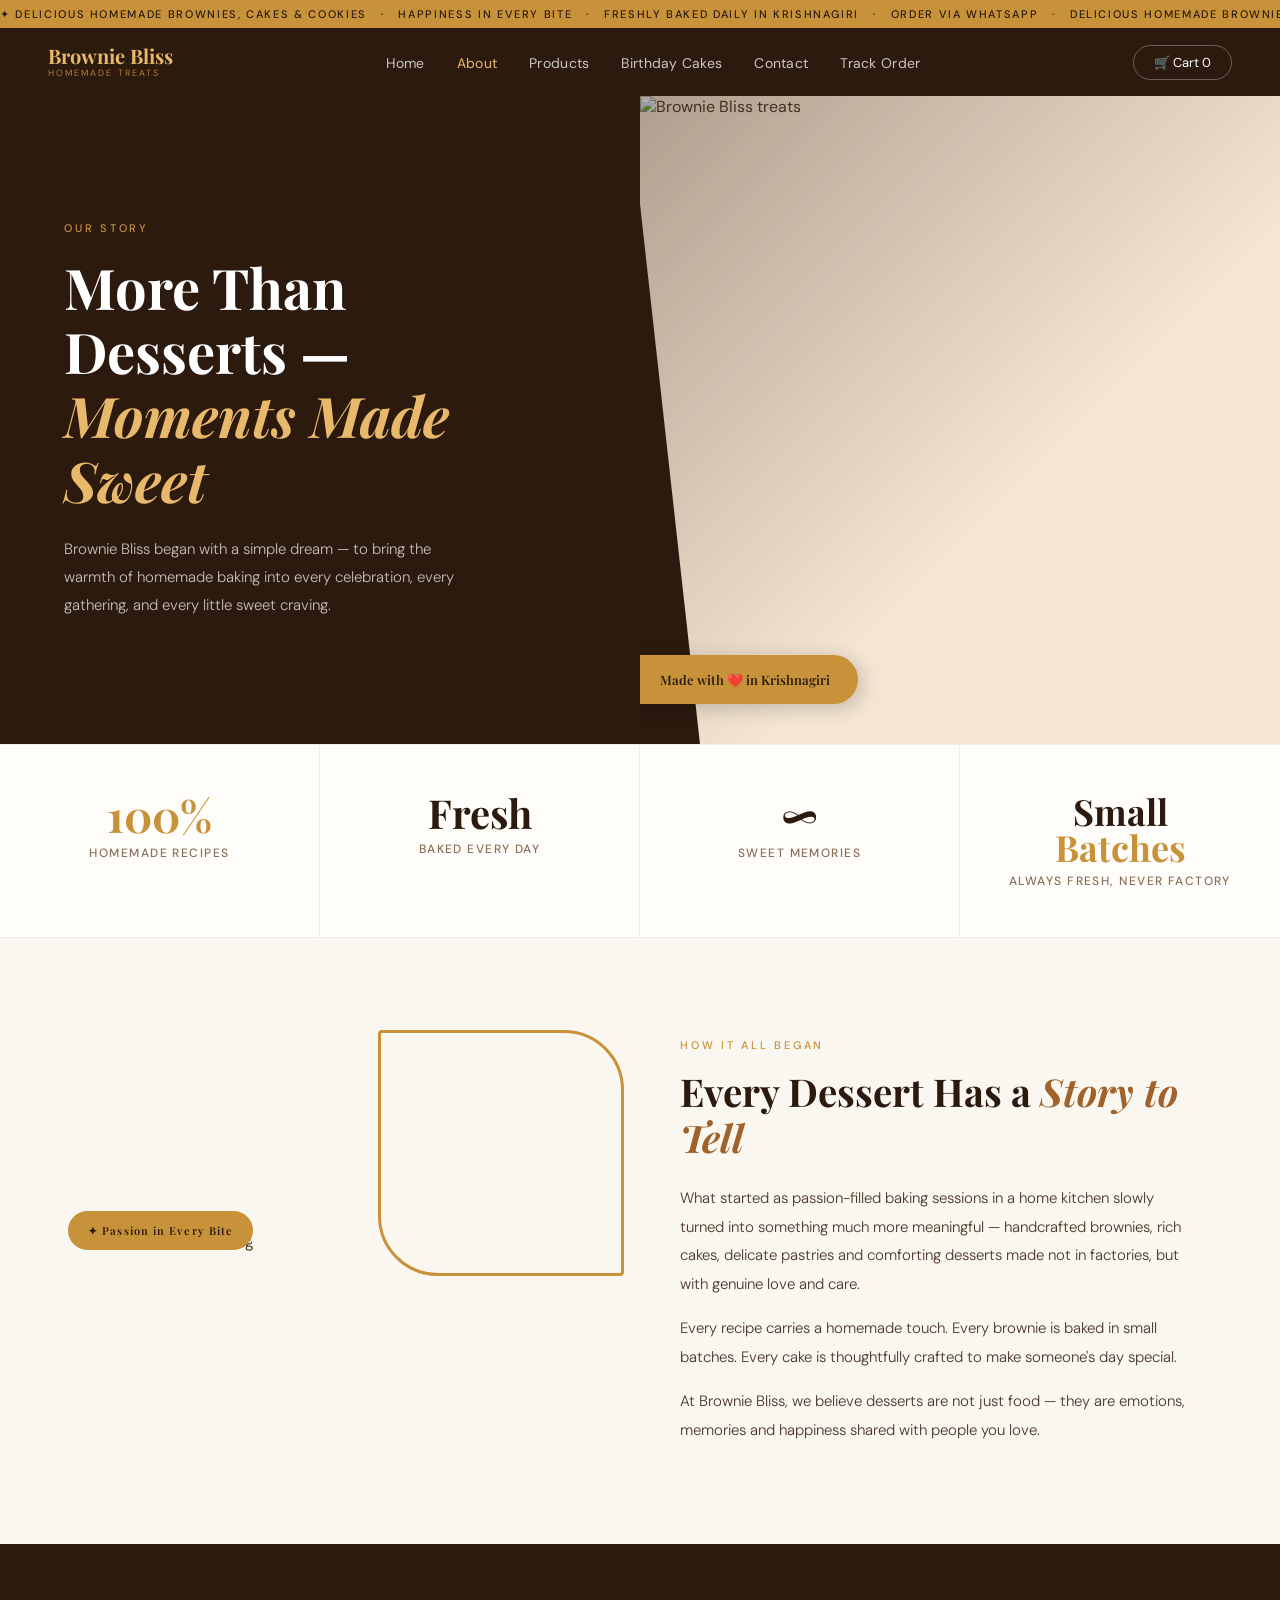
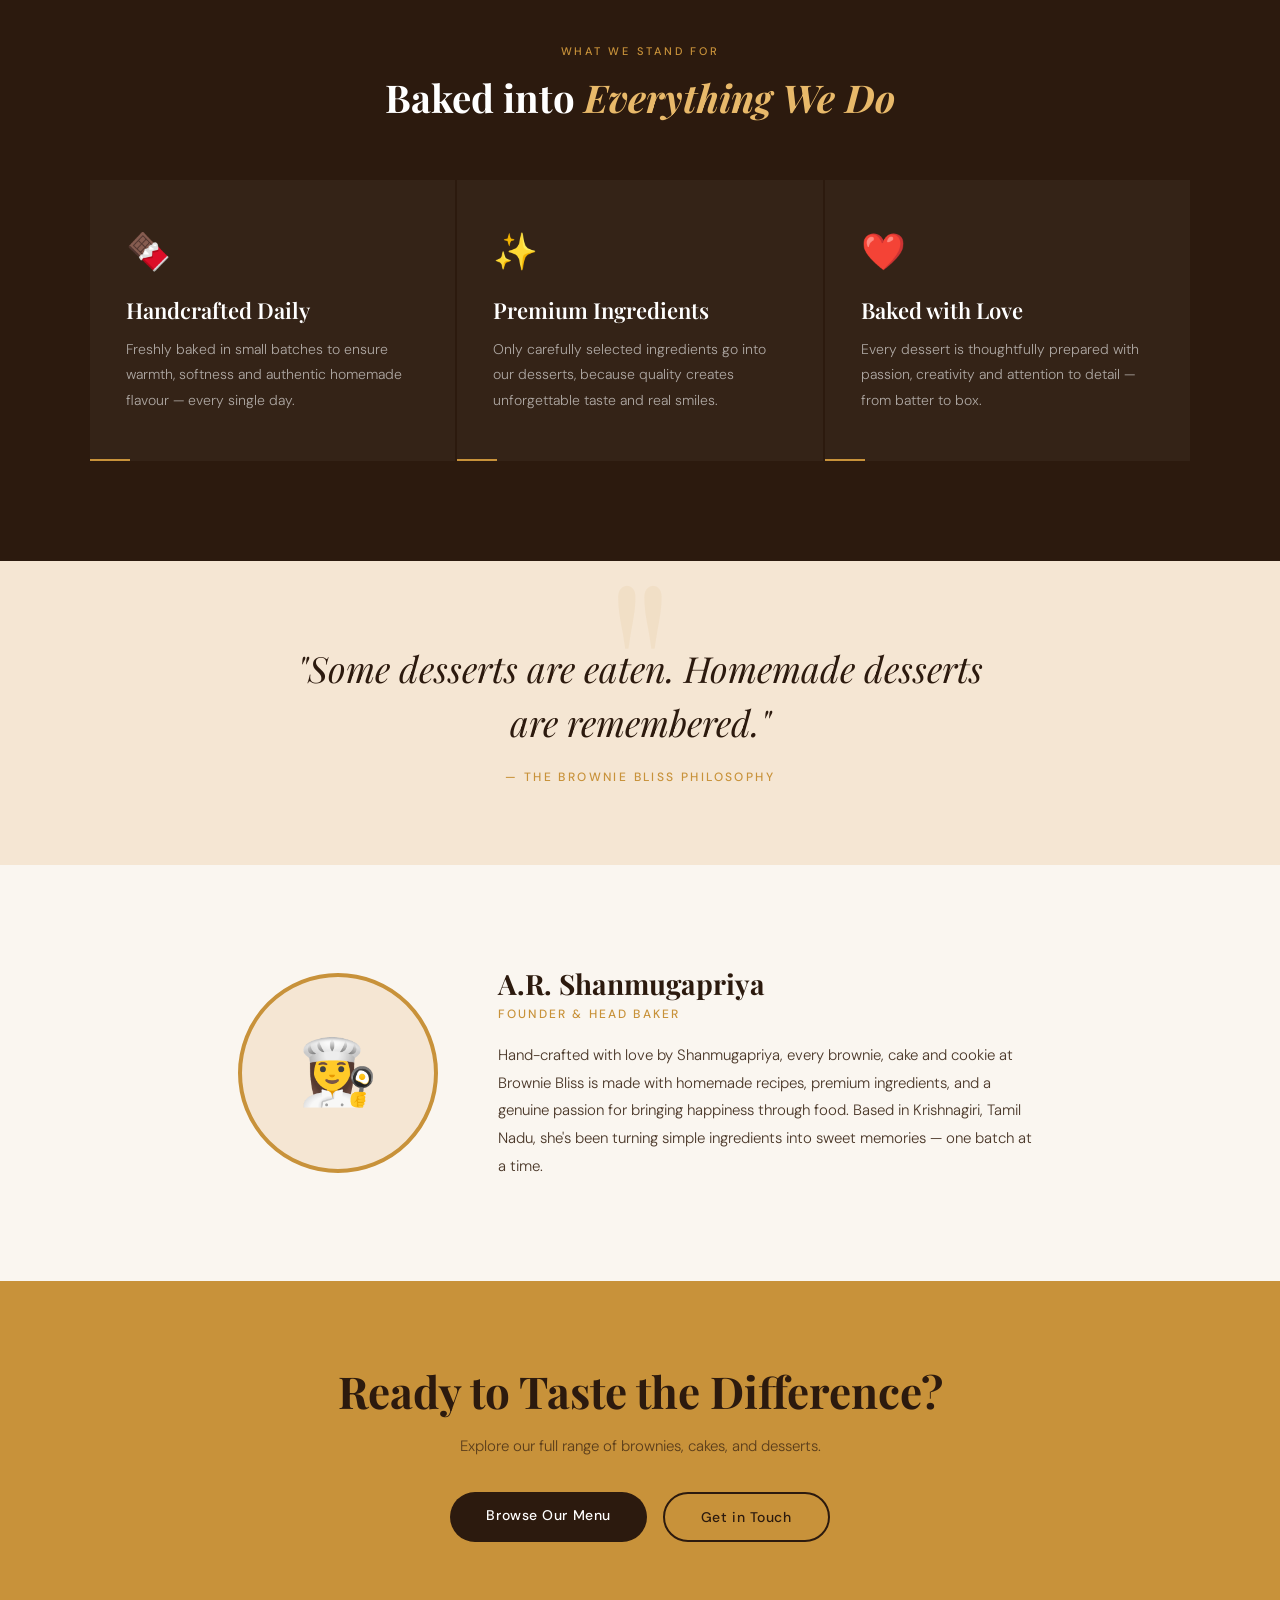
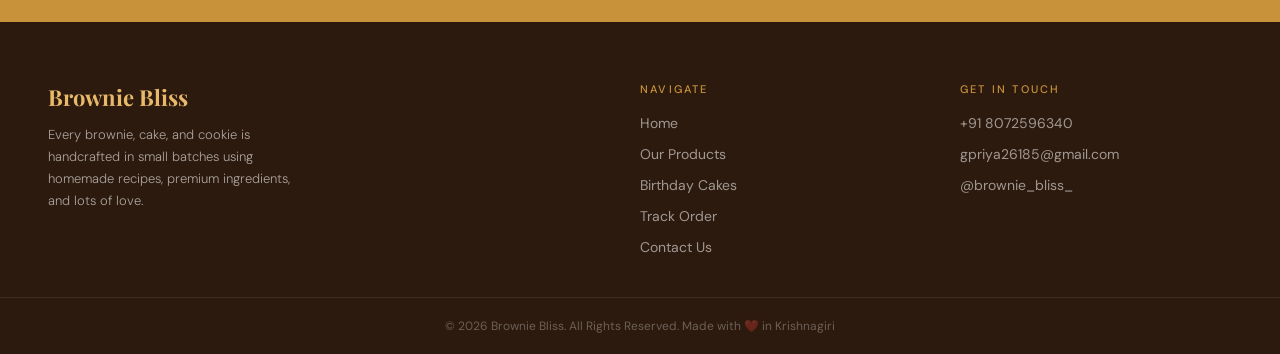
==== public/about.html @ 99ddf77c "updated about section" ====
<!DOCTYPE html>
<html lang="en">
<head>
  <meta charset="UTF-8" />
  <meta name="viewport" content="width=device-width, initial-scale=1.0" />
  <title>About — Brownie Bliss</title>
  <link rel="preconnect" href="https://fonts.googleapis.com" />
  <link rel="preconnect" href="https://fonts.gstatic.com" crossorigin />
  <link href="https://fonts.googleapis.com/css2?family=Playfair+Display:ital,wght@0,400;0,600;0,700;1,400;1,600&family=DM+Sans:wght@300;400;500&display=swap" rel="stylesheet" />
  <style>
    *, *::before, *::after { box-sizing: border-box; margin: 0; padding: 0; }

    :root {
      --cream: #FAF6F0;
      --warm-white: #FFFDF9;
      --brown-dark: #2C1A0E;
      --brown-mid: #5C3317;
      --brown-light: #A0622A;
      --gold: #C8923A;
      --gold-light: #E8B96A;
      --blush: #F5E6D3;
      --text-body: #4A3728;
      --text-muted: #8B6E5A;
    }

    html { scroll-behavior: smooth; }

    body {
      font-family: 'DM Sans', sans-serif;
      background: var(--cream);
      color: var(--text-body);
      overflow-x: hidden;
    }

    /* ── NAV ── */
    nav {
      background: var(--brown-dark);
      color: #fff;
      display: flex;
      align-items: center;
      justify-content: space-between;
      padding: 0 48px;
      height: 68px;
      position: sticky;
      top: 0;
      z-index: 100;
    }
    .nav-logo { font-family: 'Playfair Display', serif; font-size: 20px; font-weight: 700; color: var(--gold-light); text-decoration: none; line-height: 1.1; }
    .nav-logo span { display: block; font-size: 9px; font-weight: 300; letter-spacing: 0.22em; color: var(--gold); font-family: 'DM Sans', sans-serif; text-transform: uppercase; margin-top: 2px; }
    .nav-links { display: flex; gap: 32px; list-style: none; }
    .nav-links a { color: rgba(255,255,255,0.75); text-decoration: none; font-size: 14px; font-weight: 400; letter-spacing: 0.02em; transition: color 0.2s; }
    .nav-links a:hover, .nav-links a.active { color: var(--gold-light); }
    .nav-cart { background: transparent; border: 1px solid rgba(255,255,255,0.3); color: #fff; padding: 8px 20px; border-radius: 99px; font-size: 13px; cursor: pointer; font-family: 'DM Sans', sans-serif; transition: all 0.2s; }
    .nav-cart:hover { background: var(--gold); border-color: var(--gold); }

    /* ── TICKER ── */
    .ticker {
      background: var(--gold);
      color: var(--brown-dark);
      font-size: 11px;
      font-weight: 500;
      letter-spacing: 0.15em;
      text-transform: uppercase;
      padding: 7px 0;
      overflow: hidden;
      white-space: nowrap;
    }
    .ticker-inner { display: inline-block; animation: ticker 28s linear infinite; }
    @keyframes ticker { from { transform: translateX(0); } to { transform: translateX(-50%); } }

    /* ── HERO ── */
    .hero {
      min-height: 72vh;
      display: grid;
      grid-template-columns: 1fr 1fr;
      position: relative;
      overflow: hidden;
    }
    .hero-left {
      background: var(--brown-dark);
      display: flex;
      flex-direction: column;
      justify-content: center;
      padding: 80px 64px;
      position: relative;
      z-index: 1;
    }
    .hero-left::after {
      content: '';
      position: absolute;
      right: -60px;
      top: 0;
      bottom: 0;
      width: 120px;
      background: var(--brown-dark);
      clip-path: polygon(0 0, 40% 0, 100% 100%, 0 100%);
      z-index: 2;
    }
    .hero-eyebrow {
      font-size: 11px;
      font-weight: 500;
      letter-spacing: 0.25em;
      text-transform: uppercase;
      color: var(--gold);
      margin-bottom: 20px;
      opacity: 0;
      animation: fadeUp 0.7s ease forwards 0.2s;
    }
    .hero-title {
      font-family: 'Playfair Display', serif;
      font-size: clamp(36px, 4.5vw, 56px);
      font-weight: 700;
      color: #fff;
      line-height: 1.15;
      margin-bottom: 24px;
      opacity: 0;
      animation: fadeUp 0.7s ease forwards 0.4s;
    }
    .hero-title em { color: var(--gold-light); font-style: italic; }
    .hero-body {
      font-size: 15px;
      font-weight: 300;
      line-height: 1.85;
      color: rgba(255,255,255,0.72);
      max-width: 400px;
      opacity: 0;
      animation: fadeUp 0.7s ease forwards 0.6s;
    }
    .hero-right {
      position: relative;
      background: var(--blush);
      overflow: hidden;
    }
    .hero-right img {
      width: 100%;
      height: 100%;
      object-fit: cover;
      filter: sepia(15%) saturate(110%);
      opacity: 0;
      animation: fadeIn 1s ease forwards 0.8s;
    }
    .hero-right-overlay {
      position: absolute;
      inset: 0;
      background: linear-gradient(135deg, rgba(44,26,14,0.35) 0%, transparent 60%);
    }
    .hero-badge {
      position: absolute;
      bottom: 40px;
      left: -20px;
      background: var(--gold);
      color: var(--brown-dark);
      padding: 16px 28px 16px 40px;
      font-family: 'Playfair Display', serif;
      font-size: 13px;
      font-weight: 600;
      border-radius: 0 99px 99px 0;
      box-shadow: 4px 4px 20px rgba(0,0,0,0.2);
      z-index: 3;
      opacity: 0;
      animation: fadeIn 0.7s ease forwards 1.2s;
    }

    @keyframes fadeUp { from { opacity: 0; transform: translateY(24px); } to { opacity: 1; transform: translateY(0); } }
    @keyframes fadeIn { from { opacity: 0; } to { opacity: 1; } }

    /* ── STATS ── */
    .stats {
      background: var(--warm-white);
      border-top: 1px solid rgba(0,0,0,0.06);
      border-bottom: 1px solid rgba(0,0,0,0.06);
      display: grid;
      grid-template-columns: repeat(4, 1fr);
    }
    .stat-item {
      padding: 48px 32px;
      text-align: center;
      border-right: 1px solid rgba(0,0,0,0.06);
      position: relative;
      overflow: hidden;
    }
    .stat-item:last-child { border-right: none; }
    .stat-item::before {
      content: '';
      position: absolute;
      bottom: 0; left: 0; right: 0;
      height: 3px;
      background: var(--gold);
      transform: scaleX(0);
      transition: transform 0.4s ease;
      transform-origin: left;
    }
    .stat-item:hover::before { transform: scaleX(1); }
    .stat-number {
      font-family: 'Playfair Display', serif;
      font-size: 44px;
      font-weight: 700;
      color: var(--brown-dark);
      line-height: 1;
      margin-bottom: 8px;
    }
    .stat-number span { color: var(--gold); }
    .stat-label {
      font-size: 12px;
      font-weight: 500;
      letter-spacing: 0.12em;
      text-transform: uppercase;
      color: var(--text-muted);
    }

    /* ── STORY SECTION ── */
    .story {
      display: grid;
      grid-template-columns: 1fr 1fr;
      gap: 0;
      max-width: 1200px;
      margin: 100px auto;
      padding: 0 48px;
      align-items: center;
      gap: 80px;
    }
    .story-img-wrap {
      position: relative;
    }
    .story-img-wrap img {
      width: 100%;
      aspect-ratio: 4/5;
      object-fit: cover;
      border-radius: 4px 80px 4px 80px;
      filter: sepia(10%) saturate(105%);
    }
    .story-img-accent {
      position: absolute;
      bottom: -24px;
      right: -24px;
      width: 48%;
      aspect-ratio: 1;
      border: 3px solid var(--gold);
      border-radius: 4px 60px 4px 60px;
      z-index: -1;
    }
    .story-quote {
      position: absolute;
      top: -20px;
      left: -20px;
      background: var(--gold);
      color: var(--brown-dark);
      font-family: 'Playfair Display', serif;
      font-size: 11px;
      font-weight: 600;
      letter-spacing: 0.1em;
      padding: 12px 20px;
      border-radius: 99px;
      white-space: nowrap;
    }
    .story-text {}
    .section-eyebrow {
      font-size: 11px;
      font-weight: 500;
      letter-spacing: 0.25em;
      text-transform: uppercase;
      color: var(--gold);
      margin-bottom: 16px;
    }
    .section-title {
      font-family: 'Playfair Display', serif;
      font-size: clamp(28px, 3vw, 40px);
      font-weight: 700;
      color: var(--brown-dark);
      line-height: 1.2;
      margin-bottom: 24px;
    }
    .section-title em { font-style: italic; color: var(--brown-light); }
    .story-para {
      font-size: 15px;
      font-weight: 300;
      line-height: 1.9;
      color: var(--text-body);
      margin-bottom: 16px;
    }
    .story-para:last-child { margin-bottom: 0; }

    /* ── VALUES ── */
    .values {
      background: var(--brown-dark);
      padding: 100px 48px;
      text-align: center;
    }
    .values .section-eyebrow { color: var(--gold); }
    .values .section-title { color: #fff; margin-bottom: 60px; }
    .values-grid {
      display: grid;
      grid-template-columns: repeat(3, 1fr);
      gap: 2px;
      max-width: 1100px;
      margin: 0 auto;
    }
    .value-card {
      background: rgba(255,255,255,0.04);
      padding: 48px 36px;
      text-align: left;
      position: relative;
      transition: background 0.3s;
      cursor: default;
    }
    .value-card:hover { background: rgba(200,146,58,0.12); }
    .value-icon {
      font-size: 36px;
      margin-bottom: 20px;
      display: block;
    }
    .value-title {
      font-family: 'Playfair Display', serif;
      font-size: 22px;
      font-weight: 600;
      color: #fff;
      margin-bottom: 12px;
    }
    .value-desc {
      font-size: 14px;
      font-weight: 300;
      line-height: 1.8;
      color: rgba(255,255,255,0.6);
    }
    .value-card::after {
      content: '';
      position: absolute;
      bottom: 0; left: 0;
      width: 40px; height: 2px;
      background: var(--gold);
      transition: width 0.4s ease;
    }
    .value-card:hover::after { width: 100%; }

    /* ── QUOTE BANNER ── */
    .quote-banner {
      background: var(--blush);
      padding: 80px 48px;
      text-align: center;
      position: relative;
      overflow: hidden;
    }
    .quote-banner::before {
      content: '"';
      position: absolute;
      top: -20px;
      left: 50%;
      transform: translateX(-50%);
      font-family: 'Playfair Display', serif;
      font-size: 240px;
      color: var(--gold);
      opacity: 0.08;
      line-height: 1;
      pointer-events: none;
    }
    .quote-text {
      font-family: 'Playfair Display', serif;
      font-size: clamp(22px, 3vw, 36px);
      font-style: italic;
      font-weight: 400;
      color: var(--brown-dark);
      max-width: 700px;
      margin: 0 auto 20px;
      line-height: 1.5;
      position: relative;
      z-index: 1;
    }
    .quote-attr {
      font-size: 12px;
      font-weight: 500;
      letter-spacing: 0.2em;
      text-transform: uppercase;
      color: var(--gold);
    }

    /* ── FOUNDER ── */
    .founder {
      max-width: 900px;
      margin: 100px auto;
      padding: 0 48px;
      display: grid;
      grid-template-columns: auto 1fr;
      gap: 60px;
      align-items: center;
    }
    .founder-img {
      width: 200px;
      height: 200px;
      border-radius: 50%;
      object-fit: cover;
      border: 4px solid var(--gold);
      filter: sepia(15%) saturate(110%);
      flex-shrink: 0;
    }
    .founder-img-placeholder {
      width: 200px;
      height: 200px;
      border-radius: 50%;
      background: var(--blush);
      border: 4px solid var(--gold);
      flex-shrink: 0;
      display: flex;
      align-items: center;
      justify-content: center;
      font-size: 64px;
    }
    .founder-name {
      font-family: 'Playfair Display', serif;
      font-size: 28px;
      font-weight: 700;
      color: var(--brown-dark);
      margin-bottom: 4px;
    }
    .founder-role {
      font-size: 12px;
      font-weight: 500;
      letter-spacing: 0.18em;
      text-transform: uppercase;
      color: var(--gold);
      margin-bottom: 20px;
    }
    .founder-bio {
      font-size: 15px;
      font-weight: 300;
      line-height: 1.85;
      color: var(--text-body);
    }

    /* ── CTA ── */
    .cta {
      background: var(--gold);
      padding: 80px 48px;
      text-align: center;
    }
    .cta-title {
      font-family: 'Playfair Display', serif;
      font-size: clamp(28px, 3.5vw, 44px);
      font-weight: 700;
      color: var(--brown-dark);
      margin-bottom: 16px;
    }
    .cta-sub {
      font-size: 15px;
      font-weight: 300;
      color: rgba(44,26,14,0.7);
      margin-bottom: 36px;
    }
    .cta-buttons { display: flex; gap: 16px; justify-content: center; flex-wrap: wrap; }
    .btn-dark {
      background: var(--brown-dark);
      color: #fff;
      padding: 14px 36px;
      border-radius: 99px;
      text-decoration: none;
      font-size: 14px;
      font-weight: 500;
      letter-spacing: 0.04em;
      transition: all 0.25s;
      display: inline-block;
    }
    .btn-dark:hover { background: var(--brown-mid); transform: translateY(-2px); }
    .btn-outline {
      background: transparent;
      color: var(--brown-dark);
      padding: 14px 36px;
      border-radius: 99px;
      text-decoration: none;
      font-size: 14px;
      font-weight: 500;
      letter-spacing: 0.04em;
      border: 2px solid var(--brown-dark);
      transition: all 0.25s;
      display: inline-block;
    }
    .btn-outline:hover { background: var(--brown-dark); color: #fff; }

    /* ── FOOTER ── */
    footer {
      background: var(--brown-dark);
      color: rgba(255,255,255,0.6);
      padding: 60px 48px 40px;
      display: grid;
      grid-template-columns: 2fr 1fr 1fr;
      gap: 48px;
    }
    .footer-brand {}
    .footer-logo { font-family: 'Playfair Display', serif; font-size: 22px; color: var(--gold-light); font-weight: 700; margin-bottom: 12px; }
    .footer-tagline { font-size: 13px; font-weight: 300; line-height: 1.7; max-width: 260px; }
    .footer-col-title { font-size: 11px; font-weight: 500; letter-spacing: 0.2em; text-transform: uppercase; color: var(--gold); margin-bottom: 16px; }
    .footer-links { list-style: none; display: flex; flex-direction: column; gap: 10px; }
    .footer-links a { color: rgba(255,255,255,0.55); text-decoration: none; font-size: 14px; transition: color 0.2s; }
    .footer-links a:hover { color: var(--gold-light); }
    .footer-bottom {
      background: var(--brown-dark);
      border-top: 1px solid rgba(255,255,255,0.08);
      text-align: center;
      padding: 20px 48px;
      font-size: 12px;
      color: rgba(255,255,255,0.3);
    }

    /* ── SCROLL REVEAL ── */
    .reveal {
      opacity: 0;
      transform: translateY(32px);
      transition: opacity 0.7s ease, transform 0.7s ease;
    }
    .reveal.visible { opacity: 1; transform: translateY(0); }

    /* ── RESPONSIVE ── */
    @media (max-width: 900px) {
      nav { padding: 0 24px; }
      .nav-links { display: none; }
      .hero { grid-template-columns: 1fr; min-height: auto; }
      .hero-left { padding: 60px 32px; }
      .hero-left::after { display: none; }
      .hero-right { height: 300px; }
      .stats { grid-template-columns: repeat(2, 1fr); }
      .stat-item { border-right: none; border-bottom: 1px solid rgba(0,0,0,0.06); }
      .story { grid-template-columns: 1fr; padding: 0 24px; margin: 60px auto; gap: 40px; }
      .story-img-wrap { max-width: 400px; }
      .values { padding: 60px 24px; }
      .values-grid { grid-template-columns: 1fr; gap: 2px; }
      .founder { grid-template-columns: 1fr; padding: 0 24px; margin: 60px auto; text-align: center; justify-items: center; }
      footer { grid-template-columns: 1fr; padding: 40px 24px 24px; gap: 32px; }
    }
  </style>
</head>
<body>

  <!-- Ticker -->
  <div class="ticker">
    <span class="ticker-inner">
      ✦ Delicious Homemade Brownies, Cakes &amp; Cookies &nbsp;&nbsp;·&nbsp;&nbsp; Happiness in Every Bite &nbsp;&nbsp;·&nbsp;&nbsp; Freshly Baked Daily in Krishnagiri &nbsp;&nbsp;·&nbsp;&nbsp; Order via WhatsApp &nbsp;&nbsp;·&nbsp;&nbsp; Delicious Homemade Brownies, Cakes &amp; Cookies &nbsp;&nbsp;·&nbsp;&nbsp; Happiness in Every Bite &nbsp;&nbsp;·&nbsp;&nbsp; Freshly Baked Daily in Krishnagiri &nbsp;&nbsp;·&nbsp;&nbsp; Order via WhatsApp &nbsp;&nbsp;·&nbsp;&nbsp;
    </span>
  </div>

  <!-- Nav -->
  <nav>
    <a href="index.html" class="nav-logo">Brownie Bliss <span>Homemade Treats</span></a>
    <ul class="nav-links">
      <li><a href="index.html">Home</a></li>
      <li><a href="about.html" class="active">About</a></li>
      <li><a href="index.html#products">Products</a></li>
      <li><a href="index.html#birthday">Birthday Cakes</a></li>
      <li><a href="contact.html">Contact</a></li>
      <li><a href="track.html">Track Order</a></li>
    </ul>
    <button class="nav-cart">🛒 Cart 0</button>
  </nav>

  <!-- Hero -->
  <section class="hero">
    <div class="hero-left">
      <p class="hero-eyebrow">Our Story</p>
      <h1 class="hero-title">More Than Desserts —<br><em>Moments Made Sweet</em></h1>
      <p class="hero-body">Brownie Bliss began with a simple dream — to bring the warmth of homemade baking into every celebration, every gathering, and every little sweet craving.</p>
    </div>
    <div class="hero-right">
      <img src="https://theobroma.in/cdn/shop/files/OverloadBrownie_400x400.jpg?v=1711183338" alt="Brownie Bliss treats" />
      <div class="hero-right-overlay"></div>
      <div class="hero-badge">Made with ❤️ in Krishnagiri</div>
    </div>
  </section>

  <!-- Stats -->
  <div class="stats">
    <div class="stat-item reveal">
      <div class="stat-number"><span class="count" data-target="100">0</span><span>%</span></div>
      <div class="stat-label">Homemade Recipes</div>
    </div>
    <div class="stat-item reveal" style="transition-delay:0.1s">
      <div class="stat-number" style="font-size:40px">Fresh</div>
      <div class="stat-label">Baked Every Day</div>
    </div>
    <div class="stat-item reveal" style="transition-delay:0.2s">
      <div class="stat-number">∞</div>
      <div class="stat-label">Sweet Memories</div>
    </div>
    <div class="stat-item reveal" style="transition-delay:0.3s">
      <div class="stat-number" style="font-size:36px">Small<br><span>Batches</span></div>
      <div class="stat-label">Always Fresh, Never Factory</div>
    </div>
  </div>

  <!-- Story Section -->
  <section class="story">
    <div class="story-img-wrap reveal">
      <img src="https://theobroma.in/cdn/shop/files/redvelvet-theo.jpg?v=1701321860" alt="Brownie Bliss baking" />
      <div class="story-img-accent"></div>
      <div class="story-quote">✦ Passion in Every Bite</div>
    </div>
    <div class="story-text reveal" style="transition-delay:0.15s">
      <p class="section-eyebrow">How it all began</p>
      <h2 class="section-title">Every Dessert Has a <em>Story to Tell</em></h2>
      <p class="story-para">What started as passion-filled baking sessions in a home kitchen slowly turned into something much more meaningful — handcrafted brownies, rich cakes, delicate pastries and comforting desserts made not in factories, but with genuine love and care.</p>
      <p class="story-para">Every recipe carries a homemade touch. Every brownie is baked in small batches. Every cake is thoughtfully crafted to make someone's day special.</p>
      <p class="story-para">At Brownie Bliss, we believe desserts are not just food — they are emotions, memories and happiness shared with people you love.</p>
    </div>
  </section>

  <!-- Values -->
  <section class="values">
    <p class="section-eyebrow reveal">What we stand for</p>
    <h2 class="section-title reveal">Baked into <em style="color:var(--gold-light)">Everything We Do</em></h2>
    <div class="values-grid">
      <div class="value-card reveal">
        <span class="value-icon">🍫</span>
        <h3 class="value-title">Handcrafted Daily</h3>
        <p class="value-desc">Freshly baked in small batches to ensure warmth, softness and authentic homemade flavour — every single day.</p>
      </div>
      <div class="value-card reveal" style="transition-delay:0.1s">
        <span class="value-icon">✨</span>
        <h3 class="value-title">Premium Ingredients</h3>
        <p class="value-desc">Only carefully selected ingredients go into our desserts, because quality creates unforgettable taste and real smiles.</p>
      </div>
      <div class="value-card reveal" style="transition-delay:0.2s">
        <span class="value-icon">❤️</span>
        <h3 class="value-title">Baked with Love</h3>
        <p class="value-desc">Every dessert is thoughtfully prepared with passion, creativity and attention to detail — from batter to box.</p>
      </div>
    </div>
  </section>

  <!-- Quote -->
  <div class="quote-banner reveal">
    <p class="quote-text">"Some desserts are eaten. Homemade desserts are remembered."</p>
    <p class="quote-attr">— The Brownie Bliss Philosophy</p>
  </div>

  <!-- Founder -->
  <section class="founder reveal">
    <div class="founder-img-placeholder">👩‍🍳</div>
    <div>
      <h3 class="founder-name">A.R. Shanmugapriya</h3>
      <p class="founder-role">Founder & Head Baker</p>
      <p class="founder-bio">Hand-crafted with love by Shanmugapriya, every brownie, cake and cookie at Brownie Bliss is made with homemade recipes, premium ingredients, and a genuine passion for bringing happiness through food. Based in Krishnagiri, Tamil Nadu, she's been turning simple ingredients into sweet memories — one batch at a time.</p>
    </div>
  </section>

  <!-- CTA -->
  <div class="cta reveal">
    <h2 class="cta-title">Ready to Taste the Difference?</h2>
    <p class="cta-sub">Explore our full range of brownies, cakes, and desserts.</p>
    <div class="cta-buttons">
      <a href="index.html#products" class="btn-dark">Browse Our Menu</a>
      <a href="contact.html" class="btn-outline">Get in Touch</a>
    </div>
  </div>

  <!-- Footer -->
  <footer>
    <div class="footer-brand">
      <div class="footer-logo">Brownie Bliss</div>
      <p class="footer-tagline">Every brownie, cake, and cookie is handcrafted in small batches using homemade recipes, premium ingredients, and lots of love.</p>
    </div>
    <div>
      <p class="footer-col-title">Navigate</p>
      <ul class="footer-links">
        <li><a href="index.html">Home</a></li>
        <li><a href="index.html#products">Our Products</a></li>
        <li><a href="index.html#birthday">Birthday Cakes</a></li>
        <li><a href="track.html">Track Order</a></li>
        <li><a href="contact.html">Contact Us</a></li>
      </ul>
    </div>
    <div>
      <p class="footer-col-title">Get in Touch</p>
      <ul class="footer-links">
        <li><a href="tel:08072596340">+91 8072596340</a></li>
        <li><a href="mailto:gpriya26185@gmail.com">gpriya26185@gmail.com</a></li>
        <li><a href="https://instagram.com/brownie_bliss_" target="_blank">@brownie_bliss_</a></li>
      </ul>
    </div>
  </footer>
  <div class="footer-bottom">© 2026 Brownie Bliss. All Rights Reserved. Made with ❤️ in Krishnagiri</div>

  <script>
    // Scroll reveal
    const reveals = document.querySelectorAll('.reveal');
    const observer = new IntersectionObserver(entries => {
      entries.forEach(e => { if (e.isIntersecting) { e.target.classList.add('visible'); } });
    }, { threshold: 0.12 });
    reveals.forEach(r => observer.observe(r));

    // Count up animation
    function animateCount(el) {
      const target = +el.dataset.target;
      let current = 0;
      const step = target / 60;
      const timer = setInterval(() => {
        current = Math.min(current + step, target);
        el.textContent = Math.round(current);
        if (current >= target) clearInterval(timer);
      }, 16);
    }
    const countObs = new IntersectionObserver(entries => {
      entries.forEach(e => {
        if (e.isIntersecting) {
          animateCount(e.target);
          countObs.unobserve(e.target);
        }
      });
    }, { threshold: 0.5 });
    document.querySelectorAll('.count').forEach(c => countObs.observe(c));
  </script>
</body>
</html>
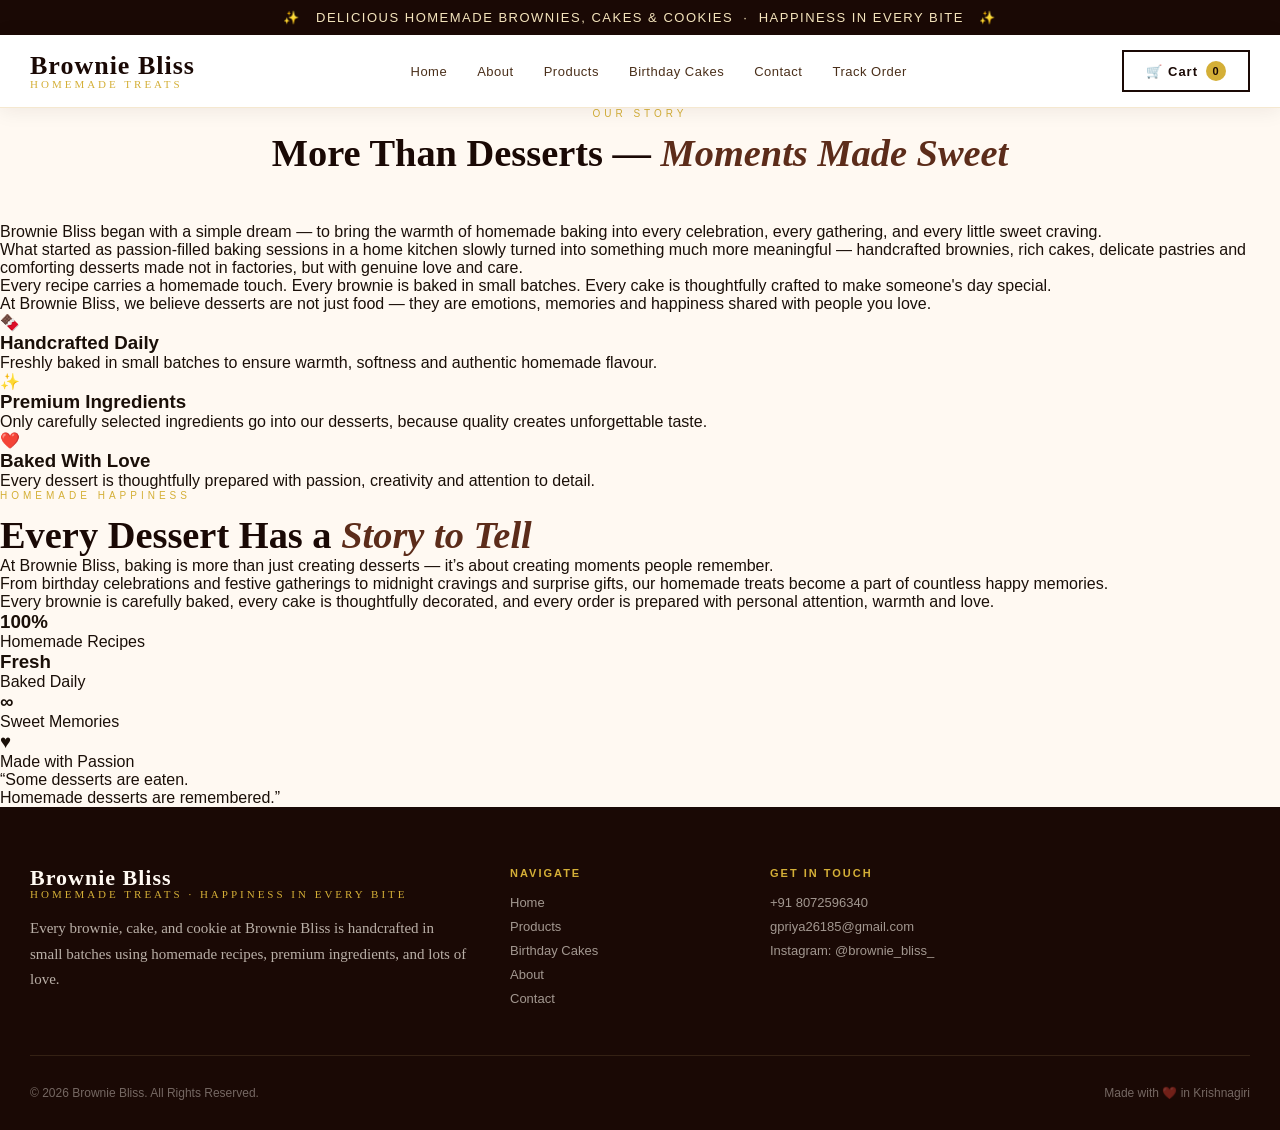
==== commit baab61a7: "fix: hamburger menu not working on mobile screens" ====
--- a/public/about.html
+++ b/public/about.html
@@ -1,708 +1,278 @@
 <!DOCTYPE html>
 <html lang="en">
 <head>
-  <meta charset="UTF-8" />
-  <meta name="viewport" content="width=device-width, initial-scale=1.0" />
+  <meta charset="UTF-8">
+  <meta name="viewport" content="width=device-width, initial-scale=1.0">
   <title>About — Brownie Bliss</title>
-  <link rel="preconnect" href="https://fonts.googleapis.com" />
-  <link rel="preconnect" href="https://fonts.gstatic.com" crossorigin />
-  <link href="https://fonts.googleapis.com/css2?family=Playfair+Display:ital,wght@0,400;0,600;0,700;1,400;1,600&family=DM+Sans:wght@300;400;500&display=swap" rel="stylesheet" />
-  <style>
-    *, *::before, *::after { box-sizing: border-box; margin: 0; padding: 0; }
-
-    :root {
-      --cream: #FAF6F0;
-      --warm-white: #FFFDF9;
-      --brown-dark: #2C1A0E;
-      --brown-mid: #5C3317;
-      --brown-light: #A0622A;
-      --gold: #C8923A;
-      --gold-light: #E8B96A;
-      --blush: #F5E6D3;
-      --text-body: #4A3728;
-      --text-muted: #8B6E5A;
-    }
-
-    html { scroll-behavior: smooth; }
-
-    body {
-      font-family: 'DM Sans', sans-serif;
-      background: var(--cream);
-      color: var(--text-body);
-      overflow-x: hidden;
-    }
-
-    /* ── NAV ── */
-    nav {
-      background: var(--brown-dark);
-      color: #fff;
-      display: flex;
-      align-items: center;
-      justify-content: space-between;
-      padding: 0 48px;
-      height: 68px;
-      position: sticky;
-      top: 0;
-      z-index: 100;
-    }
-    .nav-logo { font-family: 'Playfair Display', serif; font-size: 20px; font-weight: 700; color: var(--gold-light); text-decoration: none; line-height: 1.1; }
-    .nav-logo span { display: block; font-size: 9px; font-weight: 300; letter-spacing: 0.22em; color: var(--gold); font-family: 'DM Sans', sans-serif; text-transform: uppercase; margin-top: 2px; }
-    .nav-links { display: flex; gap: 32px; list-style: none; }
-    .nav-links a { color: rgba(255,255,255,0.75); text-decoration: none; font-size: 14px; font-weight: 400; letter-spacing: 0.02em; transition: color 0.2s; }
-    .nav-links a:hover, .nav-links a.active { color: var(--gold-light); }
-    .nav-cart { background: transparent; border: 1px solid rgba(255,255,255,0.3); color: #fff; padding: 8px 20px; border-radius: 99px; font-size: 13px; cursor: pointer; font-family: 'DM Sans', sans-serif; transition: all 0.2s; }
-    .nav-cart:hover { background: var(--gold); border-color: var(--gold); }
-
-    /* ── TICKER ── */
-    .ticker {
-      background: var(--gold);
-      color: var(--brown-dark);
-      font-size: 11px;
-      font-weight: 500;
-      letter-spacing: 0.15em;
-      text-transform: uppercase;
-      padding: 7px 0;
-      overflow: hidden;
-      white-space: nowrap;
-    }
-    .ticker-inner { display: inline-block; animation: ticker 28s linear infinite; }
-    @keyframes ticker { from { transform: translateX(0); } to { transform: translateX(-50%); } }
-
-    /* ── HERO ── */
-    .hero {
-      min-height: 72vh;
-      display: grid;
-      grid-template-columns: 1fr 1fr;
-      position: relative;
-      overflow: hidden;
-    }
-    .hero-left {
-      background: var(--brown-dark);
-      display: flex;
-      flex-direction: column;
-      justify-content: center;
-      padding: 80px 64px;
-      position: relative;
-      z-index: 1;
-    }
-    .hero-left::after {
-      content: '';
-      position: absolute;
-      right: -60px;
-      top: 0;
-      bottom: 0;
-      width: 120px;
-      background: var(--brown-dark);
-      clip-path: polygon(0 0, 40% 0, 100% 100%, 0 100%);
-      z-index: 2;
-    }
-    .hero-eyebrow {
-      font-size: 11px;
-      font-weight: 500;
-      letter-spacing: 0.25em;
-      text-transform: uppercase;
-      color: var(--gold);
-      margin-bottom: 20px;
-      opacity: 0;
-      animation: fadeUp 0.7s ease forwards 0.2s;
-    }
-    .hero-title {
-      font-family: 'Playfair Display', serif;
-      font-size: clamp(36px, 4.5vw, 56px);
-      font-weight: 700;
-      color: #fff;
-      line-height: 1.15;
-      margin-bottom: 24px;
-      opacity: 0;
-      animation: fadeUp 0.7s ease forwards 0.4s;
-    }
-    .hero-title em { color: var(--gold-light); font-style: italic; }
-    .hero-body {
-      font-size: 15px;
-      font-weight: 300;
-      line-height: 1.85;
-      color: rgba(255,255,255,0.72);
-      max-width: 400px;
-      opacity: 0;
-      animation: fadeUp 0.7s ease forwards 0.6s;
-    }
-    .hero-right {
-      position: relative;
-      background: var(--blush);
-      overflow: hidden;
-    }
-    .hero-right img {
-      width: 100%;
-      height: 100%;
-      object-fit: cover;
-      filter: sepia(15%) saturate(110%);
-      opacity: 0;
-      animation: fadeIn 1s ease forwards 0.8s;
-    }
-    .hero-right-overlay {
-      position: absolute;
-      inset: 0;
-      background: linear-gradient(135deg, rgba(44,26,14,0.35) 0%, transparent 60%);
-    }
-    .hero-badge {
-      position: absolute;
-      bottom: 40px;
-      left: -20px;
-      background: var(--gold);
-      color: var(--brown-dark);
-      padding: 16px 28px 16px 40px;
-      font-family: 'Playfair Display', serif;
-      font-size: 13px;
-      font-weight: 600;
-      border-radius: 0 99px 99px 0;
-      box-shadow: 4px 4px 20px rgba(0,0,0,0.2);
-      z-index: 3;
-      opacity: 0;
-      animation: fadeIn 0.7s ease forwards 1.2s;
-    }
-
-    @keyframes fadeUp { from { opacity: 0; transform: translateY(24px); } to { opacity: 1; transform: translateY(0); } }
-    @keyframes fadeIn { from { opacity: 0; } to { opacity: 1; } }
-
-    /* ── STATS ── */
-    .stats {
-      background: var(--warm-white);
-      border-top: 1px solid rgba(0,0,0,0.06);
-      border-bottom: 1px solid rgba(0,0,0,0.06);
-      display: grid;
-      grid-template-columns: repeat(4, 1fr);
-    }
-    .stat-item {
-      padding: 48px 32px;
-      text-align: center;
-      border-right: 1px solid rgba(0,0,0,0.06);
-      position: relative;
-      overflow: hidden;
-    }
-    .stat-item:last-child { border-right: none; }
-    .stat-item::before {
-      content: '';
-      position: absolute;
-      bottom: 0; left: 0; right: 0;
-      height: 3px;
-      background: var(--gold);
-      transform: scaleX(0);
-      transition: transform 0.4s ease;
-      transform-origin: left;
-    }
-    .stat-item:hover::before { transform: scaleX(1); }
-    .stat-number {
-      font-family: 'Playfair Display', serif;
-      font-size: 44px;
-      font-weight: 700;
-      color: var(--brown-dark);
-      line-height: 1;
-      margin-bottom: 8px;
-    }
-    .stat-number span { color: var(--gold); }
-    .stat-label {
-      font-size: 12px;
-      font-weight: 500;
-      letter-spacing: 0.12em;
-      text-transform: uppercase;
-      color: var(--text-muted);
-    }
-
-    /* ── STORY SECTION ── */
-    .story {
-      display: grid;
-      grid-template-columns: 1fr 1fr;
-      gap: 0;
-      max-width: 1200px;
-      margin: 100px auto;
-      padding: 0 48px;
-      align-items: center;
-      gap: 80px;
-    }
-    .story-img-wrap {
-      position: relative;
-    }
-    .story-img-wrap img {
-      width: 100%;
-      aspect-ratio: 4/5;
-      object-fit: cover;
-      border-radius: 4px 80px 4px 80px;
-      filter: sepia(10%) saturate(105%);
-    }
-    .story-img-accent {
-      position: absolute;
-      bottom: -24px;
-      right: -24px;
-      width: 48%;
-      aspect-ratio: 1;
-      border: 3px solid var(--gold);
-      border-radius: 4px 60px 4px 60px;
-      z-index: -1;
-    }
-    .story-quote {
-      position: absolute;
-      top: -20px;
-      left: -20px;
-      background: var(--gold);
-      color: var(--brown-dark);
-      font-family: 'Playfair Display', serif;
-      font-size: 11px;
-      font-weight: 600;
-      letter-spacing: 0.1em;
-      padding: 12px 20px;
-      border-radius: 99px;
-      white-space: nowrap;
-    }
-    .story-text {}
-    .section-eyebrow {
-      font-size: 11px;
-      font-weight: 500;
-      letter-spacing: 0.25em;
-      text-transform: uppercase;
-      color: var(--gold);
-      margin-bottom: 16px;
-    }
-    .section-title {
-      font-family: 'Playfair Display', serif;
-      font-size: clamp(28px, 3vw, 40px);
-      font-weight: 700;
-      color: var(--brown-dark);
-      line-height: 1.2;
-      margin-bottom: 24px;
-    }
-    .section-title em { font-style: italic; color: var(--brown-light); }
-    .story-para {
-      font-size: 15px;
-      font-weight: 300;
-      line-height: 1.9;
-      color: var(--text-body);
-      margin-bottom: 16px;
-    }
-    .story-para:last-child { margin-bottom: 0; }
-
-    /* ── VALUES ── */
-    .values {
-      background: var(--brown-dark);
-      padding: 100px 48px;
-      text-align: center;
-    }
-    .values .section-eyebrow { color: var(--gold); }
-    .values .section-title { color: #fff; margin-bottom: 60px; }
-    .values-grid {
-      display: grid;
-      grid-template-columns: repeat(3, 1fr);
-      gap: 2px;
-      max-width: 1100px;
-      margin: 0 auto;
-    }
-    .value-card {
-      background: rgba(255,255,255,0.04);
-      padding: 48px 36px;
-      text-align: left;
-      position: relative;
-      transition: background 0.3s;
-      cursor: default;
-    }
-    .value-card:hover { background: rgba(200,146,58,0.12); }
-    .value-icon {
-      font-size: 36px;
-      margin-bottom: 20px;
-      display: block;
-    }
-    .value-title {
-      font-family: 'Playfair Display', serif;
-      font-size: 22px;
-      font-weight: 600;
-      color: #fff;
-      margin-bottom: 12px;
-    }
-    .value-desc {
-      font-size: 14px;
-      font-weight: 300;
-      line-height: 1.8;
-      color: rgba(255,255,255,0.6);
-    }
-    .value-card::after {
-      content: '';
-      position: absolute;
-      bottom: 0; left: 0;
-      width: 40px; height: 2px;
-      background: var(--gold);
-      transition: width 0.4s ease;
-    }
-    .value-card:hover::after { width: 100%; }
-
-    /* ── QUOTE BANNER ── */
-    .quote-banner {
-      background: var(--blush);
-      padding: 80px 48px;
-      text-align: center;
-      position: relative;
-      overflow: hidden;
-    }
-    .quote-banner::before {
-      content: '"';
-      position: absolute;
-      top: -20px;
-      left: 50%;
-      transform: translateX(-50%);
-      font-family: 'Playfair Display', serif;
-      font-size: 240px;
-      color: var(--gold);
-      opacity: 0.08;
-      line-height: 1;
-      pointer-events: none;
-    }
-    .quote-text {
-      font-family: 'Playfair Display', serif;
-      font-size: clamp(22px, 3vw, 36px);
-      font-style: italic;
-      font-weight: 400;
-      color: var(--brown-dark);
-      max-width: 700px;
-      margin: 0 auto 20px;
-      line-height: 1.5;
-      position: relative;
-      z-index: 1;
-    }
-    .quote-attr {
-      font-size: 12px;
-      font-weight: 500;
-      letter-spacing: 0.2em;
-      text-transform: uppercase;
-      color: var(--gold);
-    }
-
-    /* ── FOUNDER ── */
-    .founder {
-      max-width: 900px;
-      margin: 100px auto;
-      padding: 0 48px;
-      display: grid;
-      grid-template-columns: auto 1fr;
-      gap: 60px;
-      align-items: center;
-    }
-    .founder-img {
-      width: 200px;
-      height: 200px;
-      border-radius: 50%;
-      object-fit: cover;
-      border: 4px solid var(--gold);
-      filter: sepia(15%) saturate(110%);
-      flex-shrink: 0;
-    }
-    .founder-img-placeholder {
-      width: 200px;
-      height: 200px;
-      border-radius: 50%;
-      background: var(--blush);
-      border: 4px solid var(--gold);
-      flex-shrink: 0;
-      display: flex;
-      align-items: center;
-      justify-content: center;
-      font-size: 64px;
-    }
-    .founder-name {
-      font-family: 'Playfair Display', serif;
-      font-size: 28px;
-      font-weight: 700;
-      color: var(--brown-dark);
-      margin-bottom: 4px;
-    }
-    .founder-role {
-      font-size: 12px;
-      font-weight: 500;
-      letter-spacing: 0.18em;
-      text-transform: uppercase;
-      color: var(--gold);
-      margin-bottom: 20px;
-    }
-    .founder-bio {
-      font-size: 15px;
-      font-weight: 300;
-      line-height: 1.85;
-      color: var(--text-body);
-    }
-
-    /* ── CTA ── */
-    .cta {
-      background: var(--gold);
-      padding: 80px 48px;
-      text-align: center;
-    }
-    .cta-title {
-      font-family: 'Playfair Display', serif;
-      font-size: clamp(28px, 3.5vw, 44px);
-      font-weight: 700;
-      color: var(--brown-dark);
-      margin-bottom: 16px;
-    }
-    .cta-sub {
-      font-size: 15px;
-      font-weight: 300;
-      color: rgba(44,26,14,0.7);
-      margin-bottom: 36px;
-    }
-    .cta-buttons { display: flex; gap: 16px; justify-content: center; flex-wrap: wrap; }
-    .btn-dark {
-      background: var(--brown-dark);
-      color: #fff;
-      padding: 14px 36px;
-      border-radius: 99px;
-      text-decoration: none;
-      font-size: 14px;
-      font-weight: 500;
-      letter-spacing: 0.04em;
-      transition: all 0.25s;
-      display: inline-block;
-    }
-    .btn-dark:hover { background: var(--brown-mid); transform: translateY(-2px); }
-    .btn-outline {
-      background: transparent;
-      color: var(--brown-dark);
-      padding: 14px 36px;
-      border-radius: 99px;
-      text-decoration: none;
-      font-size: 14px;
-      font-weight: 500;
-      letter-spacing: 0.04em;
-      border: 2px solid var(--brown-dark);
-      transition: all 0.25s;
-      display: inline-block;
-    }
-    .btn-outline:hover { background: var(--brown-dark); color: #fff; }
-
-    /* ── FOOTER ── */
-    footer {
-      background: var(--brown-dark);
-      color: rgba(255,255,255,0.6);
-      padding: 60px 48px 40px;
-      display: grid;
-      grid-template-columns: 2fr 1fr 1fr;
-      gap: 48px;
-    }
-    .footer-brand {}
-    .footer-logo { font-family: 'Playfair Display', serif; font-size: 22px; color: var(--gold-light); font-weight: 700; margin-bottom: 12px; }
-    .footer-tagline { font-size: 13px; font-weight: 300; line-height: 1.7; max-width: 260px; }
-    .footer-col-title { font-size: 11px; font-weight: 500; letter-spacing: 0.2em; text-transform: uppercase; color: var(--gold); margin-bottom: 16px; }
-    .footer-links { list-style: none; display: flex; flex-direction: column; gap: 10px; }
-    .footer-links a { color: rgba(255,255,255,0.55); text-decoration: none; font-size: 14px; transition: color 0.2s; }
-    .footer-links a:hover { color: var(--gold-light); }
-    .footer-bottom {
-      background: var(--brown-dark);
-      border-top: 1px solid rgba(255,255,255,0.08);
-      text-align: center;
-      padding: 20px 48px;
-      font-size: 12px;
-      color: rgba(255,255,255,0.3);
-    }
-
-    /* ── SCROLL REVEAL ── */
-    .reveal {
-      opacity: 0;
-      transform: translateY(32px);
-      transition: opacity 0.7s ease, transform 0.7s ease;
-    }
-    .reveal.visible { opacity: 1; transform: translateY(0); }
-
-    /* ── RESPONSIVE ── */
-    @media (max-width: 900px) {
-      nav { padding: 0 24px; }
-      .nav-links { display: none; }
-      .hero { grid-template-columns: 1fr; min-height: auto; }
-      .hero-left { padding: 60px 32px; }
-      .hero-left::after { display: none; }
-      .hero-right { height: 300px; }
-      .stats { grid-template-columns: repeat(2, 1fr); }
-      .stat-item { border-right: none; border-bottom: 1px solid rgba(0,0,0,0.06); }
-      .story { grid-template-columns: 1fr; padding: 0 24px; margin: 60px auto; gap: 40px; }
-      .story-img-wrap { max-width: 400px; }
-      .values { padding: 60px 24px; }
-      .values-grid { grid-template-columns: 1fr; gap: 2px; }
-      .founder { grid-template-columns: 1fr; padding: 0 24px; margin: 60px auto; text-align: center; justify-items: center; }
-      footer { grid-template-columns: 1fr; padding: 40px 24px 24px; gap: 32px; }
-    }
-  </style>
+  <link rel="stylesheet" href="style.css">
+  <script>
+    (function(){try{var t=localStorage.getItem('bb_theme')||'light';if(t==='dark')document.documentElement.classList.add('dark');}catch(_){}}());
+  </script>
 </head>
 <body>
-
-  <!-- Ticker -->
-  <div class="ticker">
-    <span class="ticker-inner">
-      ✦ Delicious Homemade Brownies, Cakes &amp; Cookies &nbsp;&nbsp;·&nbsp;&nbsp; Happiness in Every Bite &nbsp;&nbsp;·&nbsp;&nbsp; Freshly Baked Daily in Krishnagiri &nbsp;&nbsp;·&nbsp;&nbsp; Order via WhatsApp &nbsp;&nbsp;·&nbsp;&nbsp; Delicious Homemade Brownies, Cakes &amp; Cookies &nbsp;&nbsp;·&nbsp;&nbsp; Happiness in Every Bite &nbsp;&nbsp;·&nbsp;&nbsp; Freshly Baked Daily in Krishnagiri &nbsp;&nbsp;·&nbsp;&nbsp; Order via WhatsApp &nbsp;&nbsp;·&nbsp;&nbsp;
-    </span>
-  </div>
-
-  <!-- Nav -->
-  <nav>
-    <a href="index.html" class="nav-logo">Brownie Bliss <span>Homemade Treats</span></a>
-    <ul class="nav-links">
-      <li><a href="index.html">Home</a></li>
-      <li><a href="about.html" class="active">About</a></li>
-      <li><a href="index.html#products">Products</a></li>
-      <li><a href="index.html#birthday">Birthday Cakes</a></li>
-      <li><a href="contact.html">Contact</a></li>
-      <li><a href="track.html">Track Order</a></li>
-    </ul>
-    <button class="nav-cart">🛒 Cart 0</button>
-  </nav>
-
-  <!-- Hero -->
-  <section class="hero">
-    <div class="hero-left">
-      <p class="hero-eyebrow">Our Story</p>
-      <h1 class="hero-title">More Than Desserts —<br><em>Moments Made Sweet</em></h1>
-      <p class="hero-body">Brownie Bliss began with a simple dream — to bring the warmth of homemade baking into every celebration, every gathering, and every little sweet craving.</p>
-    </div>
-    <div class="hero-right">
-      <img src="https://theobroma.in/cdn/shop/files/OverloadBrownie_400x400.jpg?v=1711183338" alt="Brownie Bliss treats" />
-      <div class="hero-right-overlay"></div>
-      <div class="hero-badge">Made with ❤️ in Krishnagiri</div>
-    </div>
-  </section>
-
-  <!-- Stats -->
-  <div class="stats">
-    <div class="stat-item reveal">
-      <div class="stat-number"><span class="count" data-target="100">0</span><span>%</span></div>
-      <div class="stat-label">Homemade Recipes</div>
-    </div>
-    <div class="stat-item reveal" style="transition-delay:0.1s">
-      <div class="stat-number" style="font-size:40px">Fresh</div>
-      <div class="stat-label">Baked Every Day</div>
-    </div>
-    <div class="stat-item reveal" style="transition-delay:0.2s">
-      <div class="stat-number">∞</div>
-      <div class="stat-label">Sweet Memories</div>
-    </div>
-    <div class="stat-item reveal" style="transition-delay:0.3s">
-      <div class="stat-number" style="font-size:36px">Small<br><span>Batches</span></div>
-      <div class="stat-label">Always Fresh, Never Factory</div>
-    </div>
-  </div>
-
-  <!-- Story Section -->
-  <section class="story">
-    <div class="story-img-wrap reveal">
-      <img src="https://theobroma.in/cdn/shop/files/redvelvet-theo.jpg?v=1701321860" alt="Brownie Bliss baking" />
-      <div class="story-img-accent"></div>
-      <div class="story-quote">✦ Passion in Every Bite</div>
-    </div>
-    <div class="story-text reveal" style="transition-delay:0.15s">
-      <p class="section-eyebrow">How it all began</p>
-      <h2 class="section-title">Every Dessert Has a <em>Story to Tell</em></h2>
-      <p class="story-para">What started as passion-filled baking sessions in a home kitchen slowly turned into something much more meaningful — handcrafted brownies, rich cakes, delicate pastries and comforting desserts made not in factories, but with genuine love and care.</p>
-      <p class="story-para">Every recipe carries a homemade touch. Every brownie is baked in small batches. Every cake is thoughtfully crafted to make someone's day special.</p>
-      <p class="story-para">At Brownie Bliss, we believe desserts are not just food — they are emotions, memories and happiness shared with people you love.</p>
-    </div>
-  </section>
-
-  <!-- Values -->
-  <section class="values">
-    <p class="section-eyebrow reveal">What we stand for</p>
-    <h2 class="section-title reveal">Baked into <em style="color:var(--gold-light)">Everything We Do</em></h2>
-    <div class="values-grid">
-      <div class="value-card reveal">
-        <span class="value-icon">🍫</span>
-        <h3 class="value-title">Handcrafted Daily</h3>
-        <p class="value-desc">Freshly baked in small batches to ensure warmth, softness and authentic homemade flavour — every single day.</p>
-      </div>
-      <div class="value-card reveal" style="transition-delay:0.1s">
-        <span class="value-icon">✨</span>
-        <h3 class="value-title">Premium Ingredients</h3>
-        <p class="value-desc">Only carefully selected ingredients go into our desserts, because quality creates unforgettable taste and real smiles.</p>
-      </div>
-      <div class="value-card reveal" style="transition-delay:0.2s">
-        <span class="value-icon">❤️</span>
-        <h3 class="value-title">Baked with Love</h3>
-        <p class="value-desc">Every dessert is thoughtfully prepared with passion, creativity and attention to detail — from batter to box.</p>
-      </div>
-    </div>
-  </section>
-
-  <!-- Quote -->
-  <div class="quote-banner reveal">
-    <p class="quote-text">"Some desserts are eaten. Homemade desserts are remembered."</p>
-    <p class="quote-attr">— The Brownie Bliss Philosophy</p>
-  </div>
-
-  <!-- Founder -->
-  <section class="founder reveal">
-    <div class="founder-img-placeholder">👩‍🍳</div>
-    <div>
-      <h3 class="founder-name">A.R. Shanmugapriya</h3>
-      <p class="founder-role">Founder & Head Baker</p>
-      <p class="founder-bio">Hand-crafted with love by Shanmugapriya, every brownie, cake and cookie at Brownie Bliss is made with homemade recipes, premium ingredients, and a genuine passion for bringing happiness through food. Based in Krishnagiri, Tamil Nadu, she's been turning simple ingredients into sweet memories — one batch at a time.</p>
-    </div>
-  </section>
-
-  <!-- CTA -->
-  <div class="cta reveal">
-    <h2 class="cta-title">Ready to Taste the Difference?</h2>
-    <p class="cta-sub">Explore our full range of brownies, cakes, and desserts.</p>
-    <div class="cta-buttons">
-      <a href="index.html#products" class="btn-dark">Browse Our Menu</a>
-      <a href="contact.html" class="btn-outline">Get in Touch</a>
-    </div>
-  </div>
-
-  <!-- Footer -->
-  <footer>
-    <div class="footer-brand">
-      <div class="footer-logo">Brownie Bliss</div>
-      <p class="footer-tagline">Every brownie, cake, and cookie is handcrafted in small batches using homemade recipes, premium ingredients, and lots of love.</p>
-    </div>
-    <div>
-      <p class="footer-col-title">Navigate</p>
-      <ul class="footer-links">
-        <li><a href="index.html">Home</a></li>
-        <li><a href="index.html#products">Our Products</a></li>
-        <li><a href="index.html#birthday">Birthday Cakes</a></li>
-        <li><a href="track.html">Track Order</a></li>
-        <li><a href="contact.html">Contact Us</a></li>
-      </ul>
-    </div>
-    <div>
-      <p class="footer-col-title">Get in Touch</p>
-      <ul class="footer-links">
-        <li><a href="tel:08072596340">+91 8072596340</a></li>
-        <li><a href="mailto:gpriya26185@gmail.com">gpriya26185@gmail.com</a></li>
-        <li><a href="https://instagram.com/brownie_bliss_" target="_blank">@brownie_bliss_</a></li>
-      </ul>
-    </div>
-  </footer>
-  <div class="footer-bottom">© 2026 Brownie Bliss. All Rights Reserved. Made with ❤️ in Krishnagiri</div>
-
-  <script>
-    // Scroll reveal
-    const reveals = document.querySelectorAll('.reveal');
-    const observer = new IntersectionObserver(entries => {
-      entries.forEach(e => { if (e.isIntersecting) { e.target.classList.add('visible'); } });
-    }, { threshold: 0.12 });
-    reveals.forEach(r => observer.observe(r));
-
-    // Count up animation
-    function animateCount(el) {
-      const target = +el.dataset.target;
-      let current = 0;
-      const step = target / 60;
-      const timer = setInterval(() => {
-        current = Math.min(current + step, target);
-        el.textContent = Math.round(current);
-        if (current >= target) clearInterval(timer);
-      }, 16);
-    }
-    const countObs = new IntersectionObserver(entries => {
-      entries.forEach(e => {
-        if (e.isIntersecting) {
-          animateCount(e.target);
-          countObs.unobserve(e.target);
-        }
-      });
-    }, { threshold: 0.5 });
-    document.querySelectorAll('.count').forEach(c => countObs.observe(c));
-  </script>
+<!-- ANNOUNCEMENT -->
+<div class="announcement">
+  ✨ &nbsp; DELICIOUS HOMEMADE BROWNIES, CAKES & COOKIES
+  &nbsp;·&nbsp; HAPPINESS IN EVERY BITE &nbsp; ✨
+</div>
+
+<!-- HEADER -->
+<header>
+  <div class="header-inner">
+<button class="menu-toggle" onclick="toggleMenu()">☰</button>
+    <a href="index.html" class="logo">
+      <span class="logo-name">Brownie Bliss</span>
+      <span class="logo-sub">Homemade Treats</span>
+    </a>
+
+    <nav>
+      <a href="index.html#home">Home</a>
+      <a href="about.html">About</a>
+      <a href="index.html#products">Products</a>
+      <a href="index.html#birthday">Birthday Cakes</a>
+      <a href="contact.html">Contact</a>
+      <a href="track.html">Track Order</a>
+    </nav>
+
+    <div class="header-actions">
+      <button class="cart-btn" onclick="openCart()">
+        🛒 Cart
+        <span class="cart-count" id="cartBadge">0</span>
+      </button>
+    </div>
+
+  </div>
+</header>
+<div class="mobile-menu" id="mobileMenu">
+  <a href="index.html#home">Home</a>
+  <a href="index.html#products">Products</a>
+  <a href="index.html#birthday">Birthday Cakes</a>
+  <a href="favourites.html">Favourites</a>
+  <a href="index.html#contact">Contact</a>
+  <a href="track.html">Track Order</a>
+</div>
+<!-- ABOUT SECTION -->
+ <link rel="stylesheet" href="style.css">
+<section class="about-section">
+
+  <div class="about-bg-pattern"></div>
+
+  <div class="about-inner">
+
+    <div class="section-header">
+      <span class="section-label">Our Story</span>
+
+      <h2 class="section-title">
+        More Than Desserts — <em>Moments Made Sweet</em>
+      </h2>
+    </div>
+
+    <div class="about-grid">
+
+      <!-- LEFT -->
+      <div class="about-story">
+
+        <div class="about-line"></div>
+
+        <p class="about-lead">
+          Brownie Bliss began with a simple dream —
+          to bring the warmth of homemade baking into every celebration,
+          every gathering, and every little sweet craving.
+        </p>
+
+        <p>
+          What started as passion-filled baking sessions in a home kitchen
+          slowly turned into something much more meaningful —
+          handcrafted brownies, rich cakes, delicate pastries and comforting desserts
+          made not in factories, but with genuine love and care.
+        </p>
+
+        <p>
+          Every recipe carries a homemade touch.
+          Every brownie is baked in small batches.
+          Every cake is thoughtfully crafted to make someone's day special.
+        </p>
+
+        <p>
+          At Brownie Bliss, we believe desserts are not just food —
+          they are emotions, memories and happiness shared with people you love.
+        </p>
+
+      </div>
+
+      <!-- RIGHT -->
+      <div class="about-cards">
+
+        <div class="magic-card">
+          <span>🍫</span>
+          <h3>Handcrafted Daily</h3>
+          <p>
+            Freshly baked in small batches to ensure warmth,
+            softness and authentic homemade flavour.
+          </p>
+        </div>
+
+        <div class="magic-card">
+          <span>✨</span>
+          <h3>Premium Ingredients</h3>
+          <p>
+            Only carefully selected ingredients go into our desserts,
+            because quality creates unforgettable taste.
+          </p>
+        </div>
+
+        <div class="magic-card">
+          <span>❤️</span>
+          <h3>Baked With Love</h3>
+          <p>
+            Every dessert is thoughtfully prepared with passion,
+            creativity and attention to detail.
+          </p>
+        </div>
+
+      </div>
+
+    </div>
+
+  </div>
+</section>
+<!-- EXPERIENCE SECTION -->
+
+<section class="experience-section">
+
+  <div class="experience-inner">
+
+    <div class="experience-left">
+
+      <span class="section-label">
+        Homemade Happiness
+      </span>
+
+      <h2 class="section-title">
+        Every Dessert Has a <em>Story to Tell</em>
+      </h2>
+
+      <p class="experience-text">
+        At Brownie Bliss, baking is more than just creating desserts —
+        it’s about creating moments people remember.
+      </p>
+
+      <p class="experience-text">
+        From birthday celebrations and festive gatherings
+        to midnight cravings and surprise gifts,
+        our homemade treats become a part of countless happy memories.
+      </p>
+
+      <p class="experience-text">
+        Every brownie is carefully baked,
+        every cake is thoughtfully decorated,
+        and every order is prepared with personal attention,
+        warmth and love.
+      </p>
+
+    </div>
+
+    <!-- RIGHT -->
+
+    <div class="experience-cards">
+
+      <div class="exp-card">
+        <h3>100%</h3>
+        <span>Homemade Recipes</span>
+      </div>
+
+      <div class="exp-card">
+        <h3>Fresh</h3>
+        <span>Baked Daily</span>
+      </div>
+
+      <div class="exp-card">
+        <h3>∞</h3>
+        <span>Sweet Memories</span>
+      </div>
+
+      <div class="exp-card">
+        <h3>♥</h3>
+        <span>Made with Passion</span>
+      </div>
+
+    </div>
+
+  </div>
+
+</section>
+
+<!-- QUOTE STRIP -->
+
+<section class="about-quote">
+  <div class="about-quote-inner">
+
+    <p>
+      “Some desserts are eaten.<br>
+      Homemade desserts are remembered.”
+    </p>
+
+  </div>
+</section>
+
+<!-- FOOTER -->
+<footer>
+
+  <div class="footer-inner">
+
+    <div class="footer-top">
+
+      <div class="footer-brand">
+        <div class="logo">
+          <span class="logo-name">Brownie Bliss</span>
+          <span class="logo-sub">
+            Homemade Treats · Happiness in every bite
+          </span>
+        </div>
+
+        <p>
+          Every brownie, cake, and cookie at Brownie Bliss is
+          handcrafted in small batches using homemade recipes,
+          premium ingredients, and lots of love.
+        </p>
+      </div>
+
+      <div class="footer-col">
+        <h4>Navigate</h4>
+
+        <a href="index.html">Home</a>
+        <a href="products.html">Products</a>
+        <a href="birthday.html">Birthday Cakes</a>
+        <a href="about.html">About</a>
+        <a href="contact.html">Contact</a>
+      </div>
+
+      <div class="footer-col">
+        <h4>Get In Touch</h4>
+
+        <a href="tel:08072596340">
+          +91 8072596340
+        </a>
+
+        <a href="mailto:gpriya26185@gmail.com">
+          gpriya26185@gmail.com
+        </a>
+
+        <a href="https://instagram.com/brownie_bliss_" target="_blank">
+          Instagram: @brownie_bliss_
+        </a>
+      </div>
+
+    </div>
+
+    <div class="footer-bottom">
+      <span>© 2026 Brownie Bliss. All Rights Reserved.</span>
+      <span>Made with ❤️ in Krishnagiri</span>
+    </div>
+
+  </div>
+
+</footer>
+  <script src="script.js"></script>
 </body>
 </html>
--- a/public/style.css
+++ b/public/style.css
@@ -0,0 +1,9513 @@
+html {
+  scroll-behavior: smooth;
+}
+
+:root {
+  --brown-dark: #1A0905;
+  --brown-mid: #3C1E14;
+  --brown-warm: #5C2C1A;
+  --brand-red: #8B0000;
+  --gold: #D4AF37;
+  --gold-light: #F4E4BC;
+  --cream: #FFF9F2;
+  --cream-dark: #F5E8D0;
+  --text-dark: #1a0f08;
+  --text-mid: #4a2f1a;
+  --white: #fff;
+  --shadow-sm: 0 2px 4px rgba(26, 9, 5, 0.05);
+  --shadow-md: 0 10px 30px rgba(26, 9, 5, 0.1);
+  --shadow-lg: 0 20px 50px rgba(26, 9, 5, 0.15);
+  --radius-sm: 4px;
+  --radius-md: 12px;
+  --radius-lg: 20px;
+  --glass: rgba(255, 255, 255, 0.15);
+  --glass-border: rgba(255, 255, 255, 0.2);
+}
+
+* {
+  margin: 0;
+  padding: 0;
+  box-sizing: border-box;
+}
+
+body {
+  background: var(--cream);
+  color: var(--text-dark);
+  font-family: 'DM Sans', sans-serif;
+  overflow-x: hidden;
+}
+
+/* ANNOUNCEMENT BAR */
+.announcement {
+  background: var(--brown-dark);
+  color: var(--gold-light);
+  text-align: center;
+  padding: 10px 20px;
+  font-size: 13px;
+  letter-spacing: 1.5px;
+  font-family: 'DM Sans', sans-serif;
+  font-weight: 400;
+}
+
+/* HEADER */
+header {
+  background: var(--white);
+  border-bottom: 1px solid var(--cream-dark);
+  position: sticky;
+  top: 0;
+  z-index: 1000;
+  box-shadow: 0 2px 20px rgba(44, 24, 16, 0.08);
+}
+
+.header-inner {
+  max-width: 1300px;
+  margin: 0 auto;
+  padding: 0 30px;
+  display: flex;
+  align-items: center;
+  justify-content: space-between;
+  height: 72px;
+}
+
+.logo {
+  display: flex;
+  flex-direction: column;
+  line-height: 1;
+}
+
+.logo-name {
+  font-family: 'Playfair Display', serif;
+  font-size: 26px;
+  font-weight: 700;
+  color: var(--brown-dark);
+  letter-spacing: 1px;
+}
+
+.logo-sub {
+  font-family: 'Cormorant Garamond', serif;
+  font-size: 11px;
+  letter-spacing: 3px;
+  color: var(--gold);
+  text-transform: uppercase;
+}
+
+nav {
+  display: flex;
+  gap: 30px;
+  align-items: center;
+}
+
+nav a {
+  text-decoration: none;
+  color: var(--text-mid);
+  font-size: 13px;
+  letter-spacing: 0.5px;
+  font-weight: 500;
+  transition: color 0.2s;
+  position: relative;
+}
+
+nav a::after {
+  content: '';
+  position: absolute;
+  bottom: -3px;
+  left: 0;
+  right: 0;
+  height: 1px;
+  background: var(--gold);
+  transform: scaleX(0);
+  transition: transform 0.25s;
+}
+
+nav a:hover::after {
+  transform: scaleX(1);
+}
+
+nav a:hover {
+  color: var(--brown-dark);
+}
+
+.header-actions {
+  display: flex;
+  gap: 16px;
+  align-items: center;
+}
+
+.cart-btn {
+  position: relative;
+  background: none;
+  border: 2px solid var(--brown-dark);
+  color: var(--brown-dark);
+  padding: 9px 22px;
+  font-family: 'DM Sans', sans-serif;
+  font-size: 13px;
+  font-weight: 600;
+  letter-spacing: 1px;
+  cursor: pointer;
+  transition: all 0.2s;
+  border-radius: 0;
+  display: flex;
+  align-items: center;
+  gap: 8px;
+}
+
+.cart-btn:hover {
+  background: var(--brown-dark);
+  color: var(--white);
+}
+
+.cart-count {
+  background: var(--gold);
+  color: var(--brown-dark);
+  border-radius: 50%;
+  width: 20px;
+  height: 20px;
+  font-size: 11px;
+  font-weight: 700;
+  display: flex;
+  align-items: center;
+  justify-content: center;
+}
+
+/* HERO */
+.hero {
+  background: var(--brown-dark);
+  position: relative;
+  overflow: hidden;
+  min-height: 520px;
+  display: flex;
+  align-items: center;
+}
+
+.hero-bg {
+  position: absolute;
+  inset: 0;
+  background:
+    radial-gradient(ellipse at 30% 50%, rgba(201, 169, 110, 0.15) 0%, transparent 60%),
+    radial-gradient(ellipse at 80% 20%, rgba(139, 69, 19, 0.3) 0%, transparent 50%),
+    linear-gradient(135deg, #2C1810 0%, #3d1f10 50%, #1a0c06 100%);
+}
+
+.hero-pattern {
+  position: absolute;
+  inset: 0;
+  opacity: 0.04;
+  background-image: repeating-linear-gradient(45deg, var(--gold) 0, var(--gold) 1px, transparent 0, transparent 50%);
+  background-size: 20px 20px;
+}
+
+.hero-content {
+  position: relative;
+  max-width: 1300px;
+  margin: 0 auto;
+  padding: 80px 30px;
+  display: grid;
+  grid-template-columns: 1fr 1fr;
+  gap: 60px;
+  align-items: center;
+  width: 100%;
+}
+
+.hero-text {
+  color: var(--white);
+}
+
+.hero-badge {
+  display: inline-block;
+  border: 1px solid var(--gold);
+  color: var(--gold);
+  font-size: 10px;
+  letter-spacing: 3px;
+  text-transform: uppercase;
+  padding: 6px 16px;
+  margin-bottom: 24px;
+  font-family: 'DM Sans', sans-serif;
+}
+
+.hero-title {
+  font-family: 'Playfair Display', serif;
+  font-size: clamp(36px, 4vw, 56px);
+  font-weight: 700;
+  line-height: 1.15;
+  color: var(--cream);
+  margin-bottom: 20px;
+}
+
+.hero-title em {
+  font-style: italic;
+  color: var(--gold);
+}
+
+.hero-desc {
+  font-family: 'Cormorant Garamond', serif;
+  font-size: 18px;
+  color: rgba(253, 246, 237, 0.7);
+  line-height: 1.7;
+  margin-bottom: 36px;
+  font-weight: 300;
+}
+
+.hero-cta {
+  display: inline-flex;
+  align-items: center;
+  gap: 12px;
+  background: var(--gold);
+  color: var(--brown-dark);
+  padding: 14px 36px;
+  text-decoration: none;
+  font-size: 13px;
+  font-weight: 700;
+  letter-spacing: 1.5px;
+  text-transform: uppercase;
+  transition: all 0.25s;
+  font-family: 'DM Sans', sans-serif;
+  cursor: pointer;
+  border: none;
+}
+
+.hero-cta:hover {
+  background: var(--cream);
+  transform: translateY(-2px);
+  box-shadow: 0 8px 24px rgba(0, 0, 0, 0.3);
+}
+
+.hero-visual {
+  display: grid;
+  grid-template-columns: 1fr 1fr;
+  gap: 12px;
+}
+
+.hero-card {
+  background: var(--glass);
+  backdrop-filter: blur(14px);
+  -webkit-backdrop-filter: blur(14px);
+  border: 1px solid var(--glass-border);
+  border-radius: var(--radius-md);
+  overflow: hidden;
+  cursor: pointer;
+  transition: all 0.4s cubic-bezier(0.165, 0.84, 0.44, 1);
+  box-shadow: var(--shadow-md);
+}
+
+.hero-card:hover {
+  transform: translateY(-8px) scale(1.02);
+  box-shadow: var(--shadow-lg);
+  border-color: rgba(212, 175, 55, 0.4);
+}
+
+.hero-card:first-child {
+  grid-column: span 2;
+}
+
+.hero-card img {
+  width: 100%;
+  height: 200px;
+  object-fit: cover;
+  display: block;
+}
+
+.hero-card:first-child img {
+  height: 160px;
+}
+
+.hero-card-label {
+  padding: 14px 18px;
+  font-family: 'DM Sans', sans-serif;
+  font-size: 13px;
+  font-weight: 600;
+  color: #fff;
+  letter-spacing: 0.5px;
+  background: linear-gradient(to bottom, rgba(0, 0, 0, 0), rgba(0, 0, 0, 0.4));
+}
+
+/* VALUES STRIP */
+.values-strip {
+  background: var(--brown-mid);
+  padding: 28px 30px;
+}
+
+.values-inner {
+  max-width: 1300px;
+  margin: 0 auto;
+  display: flex;
+  justify-content: space-around;
+  flex-wrap: wrap;
+  gap: 20px;
+}
+
+.value-item {
+  display: flex;
+  align-items: center;
+  gap: 12px;
+  color: var(--cream);
+}
+
+.value-icon {
+  font-size: 22px;
+  opacity: 0.9;
+}
+
+.value-text strong {
+  display: block;
+  font-size: 13px;
+  font-weight: 600;
+  letter-spacing: 0.5px;
+  font-family: 'DM Sans', sans-serif;
+}
+
+.value-text span {
+  font-size: 11px;
+  opacity: 0.65;
+  font-family: 'Cormorant Garamond', serif;
+  font-size: 13px;
+}
+
+/* SECTION TITLES */
+.section-header {
+  text-align: center;
+  margin-bottom: 48px;
+}
+
+.section-label {
+  font-family: 'DM Sans', sans-serif;
+  font-size: 10px;
+  letter-spacing: 4px;
+  color: var(--gold);
+  text-transform: uppercase;
+  margin-bottom: 12px;
+  display: block;
+}
+
+.section-title {
+  font-family: 'Playfair Display', serif;
+  font-size: clamp(28px, 3vw, 40px);
+  font-weight: 600;
+  color: var(--brown-dark);
+}
+
+.section-title em {
+  font-style: italic;
+  color: var(--brown-warm);
+}
+
+/* CATEGORIES */
+.categories-section {
+  padding: 80px 30px;
+  max-width: 1300px;
+  margin: 0 auto;
+}
+
+.categories-grid {
+  display: grid;
+  grid-template-columns: repeat(4, 1fr);
+  gap: 20px;
+}
+
+.cat-card {
+  position: relative;
+  overflow: hidden;
+  cursor: pointer;
+  border-radius: var(--radius-md);
+  box-shadow: var(--shadow-md);
+  aspect-ratio: 3/4;
+  transition: all 0.4s ease;
+}
+
+.cat-card:hover {
+  transform: translateY(-5px);
+  box-shadow: var(--shadow-lg);
+}
+
+.cat-card img {
+  width: 100%;
+  height: 100%;
+  object-fit: cover;
+  transition: transform 0.4s ease;
+  display: block;
+}
+
+.cat-card:hover img {
+  transform: scale(1.07);
+}
+
+.cat-overlay {
+  position: absolute;
+  inset: 0;
+  background: linear-gradient(to top, rgba(44, 24, 16, 0.85) 0%, rgba(44, 24, 16, 0.1) 60%, transparent 100%);
+  display: flex;
+  flex-direction: column;
+  justify-content: flex-end;
+  padding: 24px 20px;
+  transition: background 0.3s;
+}
+
+.cat-card:hover .cat-overlay {
+  background: linear-gradient(to top, rgba(44, 24, 16, 0.95) 0%, rgba(44, 24, 16, 0.3) 60%, transparent 100%);
+}
+
+.cat-name {
+  font-family: 'Playfair Display', serif;
+  font-size: 20px;
+  font-weight: 600;
+  color: var(--white);
+  margin-bottom: 6px;
+}
+
+.cat-count {
+  font-size: 12px;
+  color: var(--gold-light);
+  letter-spacing: 1px;
+  font-family: 'DM Sans', sans-serif;
+}
+
+.cat-arrow {
+  position: absolute;
+  top: 16px;
+  right: 16px;
+  width: 32px;
+  height: 32px;
+  background: rgba(255, 255, 255, 0.1);
+  border: 1px solid rgba(255, 255, 255, 0.3);
+  border-radius: 50%;
+  display: flex;
+  align-items: center;
+  justify-content: center;
+  color: white;
+  font-size: 14px;
+  opacity: 0;
+  transition: opacity 0.2s;
+}
+
+.cat-card:hover .cat-arrow {
+  opacity: 1;
+}
+
+/* PRODUCTS SECTION */
+.products-section {
+  background: var(--cream-dark);
+  padding: 80px 30px;
+}
+
+.products-inner {
+  max-width: 1300px;
+  margin: 0 auto;
+}
+
+/* FILTER TABS */
+.filter-tabs {
+  display: flex;
+  gap: 8px;
+  justify-content: center;
+  margin-bottom: 40px;
+  flex-wrap: wrap;
+}
+
+.filter-tab {
+  padding: 8px 20px;
+  border: 1px solid var(--brown-mid);
+  background: none;
+  color: var(--brown-mid);
+  font-family: 'DM Sans', sans-serif;
+  font-size: 12px;
+  letter-spacing: 1px;
+  cursor: pointer;
+  transition: all 0.2s;
+  font-weight: 500;
+}
+
+.filter-tab.active,
+.filter-tab:hover {
+  background: var(--brown-dark);
+  color: var(--cream);
+  border-color: var(--brown-dark);
+}
+
+.products-grid {
+  display: grid;
+  grid-template-columns: repeat(4, 1fr);
+  gap: 24px;
+}
+
+.product-card {
+  background: var(--white);
+  border-radius: var(--radius-md);
+  overflow: hidden;
+  box-shadow: var(--shadow-sm);
+  transition: all 0.4s cubic-bezier(0.165, 0.84, 0.44, 1);
+  position: relative;
+  border: 1px solid rgba(0, 0, 0, 0.03);
+}
+
+.product-card:hover {
+  transform: translateY(-10px);
+  box-shadow: var(--shadow-lg);
+  border-color: rgba(0, 0, 0, 0.06);
+}
+
+.product-img-wrap {
+  position: relative;
+  overflow: hidden;
+}
+
+.product-img-wrap img {
+  width: 100%;
+  height: 220px;
+  object-fit: cover;
+  display: block;
+  transition: transform 0.4s;
+}
+
+.product-card:hover .product-img-wrap img {
+  transform: scale(1.05);
+}
+
+.bestseller-badge {
+  position: absolute;
+  top: 15px;
+  left: 15px;
+  background: var(--gold);
+  color: var(--brown-dark);
+  font-size: 10px;
+  letter-spacing: 1px;
+  text-transform: uppercase;
+  padding: 5px 12px;
+  font-weight: 700;
+  font-family: 'DM Sans', sans-serif;
+  border-radius: 30px;
+  box-shadow: 0 4px 12px rgba(212, 175, 55, 0.4);
+  z-index: 10;
+}
+
+.favorite-btn {
+  position: absolute;
+  top: 15px;
+  right: 15px;
+  width: 38px;
+  height: 38px;
+  border: 1px solid rgba(255, 255, 255, 0.7);
+  background: rgba(255, 249, 242, 0.92);
+  color: var(--brown-dark);
+  border-radius: 50%;
+  font-size: 22px;
+  line-height: 1;
+  cursor: pointer;
+  z-index: 12;
+  display: inline-flex;
+  align-items: center;
+  justify-content: center;
+  box-shadow: 0 6px 18px rgba(26, 9, 5, 0.15);
+  transition: transform 0.2s, background 0.2s, color 0.2s;
+}
+
+.favorite-btn:hover {
+  transform: translateY(-2px) scale(1.04);
+  background: var(--gold-light);
+}
+
+.favorite-btn.active {
+  background: var(--gold);
+  color: var(--brown-dark);
+  border-color: var(--gold);
+}
+
+.favorite-btn-inline {
+  position: static;
+  flex: 0 0 auto;
+  margin-left: 12px;
+}
+
+.birthday-title-row {
+  display: flex;
+  align-items: flex-start;
+  justify-content: space-between;
+  gap: 16px;
+}
+
+.hero-favourite-btn {
+  display: inline-flex;
+  align-items: center;
+  justify-content: center;
+  gap: 10px;
+  margin-left: 14px;
+  padding: 13px 22px;
+  border: 1px solid rgba(212, 175, 55, 0.65);
+  background: transparent;
+  color: var(--gold-light);
+  font-family: 'DM Sans', sans-serif;
+  font-size: 12px;
+  font-weight: 700;
+  letter-spacing: 1.2px;
+  text-transform: uppercase;
+  cursor: pointer;
+  transition: all 0.25s;
+}
+
+.hero-favourite-btn:hover,
+.hero-favourite-btn.active {
+  background: var(--gold);
+  color: var(--brown-dark);
+}
+
+.nav-count {
+  min-width: 18px;
+  height: 18px;
+  margin-left: 4px;
+  border-radius: 50%;
+  background: var(--gold);
+  color: var(--brown-dark);
+  font-size: 10px;
+  font-weight: 700;
+  align-items: center;
+  justify-content: center;
+  vertical-align: middle;
+}
+
+.product-info {
+  padding: 18px 18px 20px;
+}
+
+.product-category {
+  font-size: 10px;
+  letter-spacing: 2px;
+  color: var(--gold);
+  text-transform: uppercase;
+  font-family: 'DM Sans', sans-serif;
+  margin-bottom: 6px;
+}
+
+.product-name {
+  font-family: 'Playfair Display', serif;
+  font-size: 16px;
+  font-weight: 600;
+  color: var(--brown-dark);
+  margin-bottom: 10px;
+  line-height: 1.3;
+}
+
+.product-price {
+  font-family: 'DM Sans', sans-serif;
+  font-size: 18px;
+  font-weight: 700;
+  color: var(--brown-warm);
+  margin-bottom: 14px;
+}
+
+.add-to-cart {
+  width: 100%;
+  padding: 14px;
+  background: var(--brown-dark);
+  color: var(--cream);
+  border: none;
+  font-family: 'DM Sans', sans-serif;
+  font-size: 11px;
+  letter-spacing: 2px;
+  text-transform: uppercase;
+  font-weight: 700;
+  cursor: pointer;
+  transition: all 0.3s;
+  display: flex;
+  align-items: center;
+  justify-content: center;
+  gap: 8px;
+  border-radius: var(--radius-sm);
+}
+
+.add-to-cart:hover {
+  background: var(--brown-mid);
+  gap: 12px;
+  letter-spacing: 2.5px;
+}
+
+.add-to-cart.added {
+  background: #2d6a2d;
+  color: white;
+}
+
+/* FAVOURITES */
+.favourites-page {
+  background: var(--cream);
+}
+
+.favourites-hero {
+  background: var(--cream-dark);
+  padding: 70px 30px 56px;
+  text-align: center;
+  border-bottom: 1px solid rgba(92, 44, 26, 0.08);
+}
+
+.favourites-intro {
+  max-width: 560px;
+  margin: 16px auto 0;
+  color: var(--text-mid);
+  font-family: 'Cormorant Garamond', serif;
+  font-size: 20px;
+  line-height: 1.6;
+}
+
+.favourites-section {
+  padding: 70px 30px 90px;
+}
+
+.favourites-group {
+  margin-top: 56px;
+}
+
+.favourites-group:empty {
+  display: none;
+}
+
+.favourite-bakeries-grid {
+  display: grid;
+  grid-template-columns: repeat(auto-fit, minmax(280px, 1fr));
+  gap: 24px;
+}
+
+.favourite-bakery-card {
+  display: grid;
+  grid-template-columns: 190px 1fr;
+  overflow: hidden;
+  background: var(--white);
+  border: 1px solid rgba(0, 0, 0, 0.03);
+  border-radius: var(--radius-md);
+  box-shadow: var(--shadow-sm);
+}
+
+.favourite-bakery-card img {
+  width: 100%;
+  height: 100%;
+  min-height: 210px;
+  object-fit: cover;
+}
+
+.favourite-bakery-info {
+  padding: 24px;
+}
+
+.favourite-bakery-info h3 {
+  font-family: 'Playfair Display', serif;
+  font-size: 26px;
+  color: var(--brown-dark);
+  margin-bottom: 8px;
+}
+
+.favourite-bakery-info p {
+  color: var(--text-mid);
+  margin-bottom: 22px;
+}
+
+.favourite-remove {
+  max-width: 220px;
+}
+
+.favourites-empty {
+  max-width: 520px;
+  margin: 0 auto;
+  padding: 60px 30px;
+  background: var(--white);
+  border-top: 5px solid var(--gold);
+  border-radius: var(--radius-md);
+  box-shadow: var(--shadow-md);
+  text-align: center;
+}
+
+.favourites-empty h2 {
+  font-family: 'Playfair Display', serif;
+  color: var(--brown-dark);
+  margin-bottom: 10px;
+}
+
+.favourites-empty p {
+  color: var(--text-mid);
+  margin-bottom: 26px;
+}
+
+/* GIFTING BANNER */
+.gifting-section {
+  padding: 80px 30px;
+  max-width: 1300px;
+  margin: 0 auto;
+  display: grid;
+  grid-template-columns: 1fr 1fr;
+  gap: 40px;
+  align-items: center;
+}
+
+.gifting-text .section-header {
+  text-align: left;
+  margin-bottom: 24px;
+}
+
+.gifting-text p {
+  font-family: 'Cormorant Garamond', serif;
+  font-size: 18px;
+  color: var(--text-mid);
+  line-height: 1.8;
+  margin-bottom: 30px;
+  font-weight: 300;
+}
+
+.btn-outline {
+  display: inline-block;
+  padding: 12px 32px;
+  border: 2px solid var(--brown-dark);
+  color: var(--brown-dark);
+  text-decoration: none;
+  font-family: 'DM Sans', sans-serif;
+  font-size: 12px;
+  letter-spacing: 1.5px;
+  text-transform: uppercase;
+  font-weight: 600;
+  transition: all 0.2s;
+  cursor: pointer;
+  background: none;
+}
+
+.btn-outline:hover {
+  background: var(--brown-dark);
+  color: var(--cream);
+}
+
+.gifting-img {
+  border-radius: 2px;
+  overflow: hidden;
+  box-shadow: var(--shadow);
+}
+
+.gifting-img img {
+  width: 100%;
+  height: 400px;
+  object-fit: cover;
+  display: block;
+}
+
+/* FOOTER */
+footer {
+  background: var(--brown-dark);
+  color: rgba(253, 246, 237, 0.7);
+  padding: 60px 30px 30px;
+}
+
+.footer-inner {
+  max-width: 1300px;
+  margin: 0 auto;
+}
+
+.footer-top {
+  display: grid;
+  grid-template-columns: 2fr 1fr 1fr 1fr;
+  gap: 40px;
+  padding-bottom: 40px;
+  border-bottom: 1px solid rgba(201, 169, 110, 0.15);
+  margin-bottom: 30px;
+}
+
+.footer-brand .logo-name {
+  color: var(--cream);
+  font-size: 22px;
+}
+
+.footer-brand .logo-sub {
+  color: var(--gold);
+}
+
+.footer-brand p {
+  font-size: 13px;
+  line-height: 1.7;
+  margin-top: 16px;
+  font-family: 'Cormorant Garamond', serif;
+  font-size: 15px;
+  font-weight: 300;
+}
+
+.footer-col h4 {
+  font-family: 'DM Sans', sans-serif;
+  font-size: 11px;
+  letter-spacing: 2px;
+  text-transform: uppercase;
+  color: var(--gold);
+  margin-bottom: 16px;
+  font-weight: 600;
+}
+
+.footer-col a {
+  display: block;
+  color: rgba(253, 246, 237, 0.6);
+  text-decoration: none;
+  font-size: 13px;
+  margin-bottom: 9px;
+  transition: color 0.2s;
+  font-family: 'DM Sans', sans-serif;
+}
+
+.footer-col a:hover {
+  color: var(--gold-light);
+}
+
+.footer-bottom {
+  display: flex;
+  justify-content: space-between;
+  align-items: center;
+  font-size: 12px;
+  color: rgba(253, 246, 237, 0.4);
+  font-family: 'DM Sans', sans-serif;
+}
+
+html {
+  scroll-behavior: smooth;
+}
+
+#contact:target {
+  animation: contactHighlight 1s ease;
+}
+
+@keyframes contactHighlight {
+  0% {
+    box-shadow: 0 0 0 9999px rgba(201, 169, 110, 0.08);
+  }
+
+  100% {
+    box-shadow: none;
+  }
+}
+
+/* CART SIDEBAR */
+.cart-overlay {
+  position: fixed;
+  inset: 0;
+  background: rgba(0, 0, 0, 0.5);
+  z-index: 2000;
+  opacity: 0;
+  pointer-events: none;
+  transition: opacity 0.3s;
+}
+
+.cart-overlay.open {
+  opacity: 1;
+  pointer-events: all;
+}
+
+.cart-sidebar {
+  position: fixed;
+  top: 0;
+  right: 0;
+  bottom: 0;
+  width: 400px;
+  background: var(--white);
+  z-index: 2001;
+  transform: translateX(100%);
+  transition: transform 0.35s cubic-bezier(0.4, 0, 0.2, 1);
+  display: flex;
+  flex-direction: column;
+  box-shadow: -8px 0 40px rgba(0, 0, 0, 0.2);
+}
+
+.cart-sidebar.open {
+  transform: translateX(0);
+}
+
+.cart-header {
+  padding: 24px 24px 20px;
+  border-bottom: 1px solid var(--cream-dark);
+  display: flex;
+  justify-content: space-between;
+  align-items: center;
+  background: var(--brown-dark);
+  color: var(--cream);
+}
+
+.cart-title {
+  font-family: 'Playfair Display', serif;
+  font-size: 20px;
+  font-weight: 600;
+}
+
+.cart-close {
+  background: none;
+  border: none;
+  color: var(--cream);
+  font-size: 24px;
+  cursor: pointer;
+  line-height: 1;
+  padding: 4px;
+  transition: color 0.2s;
+}
+
+.cart-close:hover {
+  color: var(--gold);
+}
+
+.cart-items {
+  flex: 1;
+  overflow-y: auto;
+  padding: 20px 24px;
+}
+
+.cart-empty {
+  text-align: center;
+  padding: 60px 20px;
+  color: var(--text-mid);
+  font-family: 'Cormorant Garamond', serif;
+  font-size: 18px;
+  opacity: 0.6;
+}
+
+.cart-empty-icon {
+  font-size: 48px;
+  margin-bottom: 16px;
+  display: block;
+}
+
+.cart-item {
+  display: grid;
+  grid-template-columns: 70px 1fr auto;
+  gap: 14px;
+  align-items: center;
+  padding: 14px 0;
+  border-bottom: 1px solid var(--cream-dark);
+  animation: slideIn 0.2s ease;
+}
+
+@keyframes slideIn {
+  from {
+    opacity: 0;
+    transform: translateX(10px);
+  }
+
+  to {
+    opacity: 1;
+    transform: translateX(0);
+  }
+}
+
+.cart-item img {
+  width: 70px;
+  height: 70px;
+  object-fit: cover;
+  border-radius: 2px;
+}
+
+.cart-item-name {
+  font-family: 'Playfair Display', serif;
+  font-size: 14px;
+  font-weight: 600;
+  color: var(--brown-dark);
+  margin-bottom: 4px;
+}
+
+.cart-item-price {
+  font-size: 13px;
+  color: var(--brown-warm);
+  font-weight: 600;
+  font-family: 'DM Sans', sans-serif;
+}
+
+.cart-qty {
+  display: flex;
+  align-items: center;
+  gap: 8px;
+  margin-top: 8px;
+}
+
+.qty-btn {
+  width: 26px;
+  height: 26px;
+  border: 1px solid var(--brown-mid);
+  background: none;
+  color: var(--brown-dark);
+  cursor: pointer;
+  font-size: 14px;
+  display: flex;
+  align-items: center;
+  justify-content: center;
+  transition: all 0.15s;
+  font-family: 'DM Sans', sans-serif;
+}
+
+.qty-btn:hover {
+  background: var(--brown-dark);
+  color: white;
+  border-color: var(--brown-dark);
+}
+
+.qty-num {
+  font-size: 14px;
+  font-weight: 600;
+  min-width: 20px;
+  text-align: center;
+  font-family: 'DM Sans', sans-serif;
+}
+
+.cart-item-remove {
+  background: none;
+  border: none;
+  color: #ccc;
+  cursor: pointer;
+  font-size: 16px;
+  padding: 4px;
+  transition: color 0.15s;
+  align-self: flex-start;
+}
+
+.cart-item-remove:hover {
+  color: #e53e3e;
+}
+
+.cart-footer {
+  padding: 20px 24px 28px;
+  border-top: 1px solid var(--cream-dark);
+  background: var(--cream);
+}
+
+.cart-total {
+  display: flex;
+  justify-content: space-between;
+  align-items: center;
+  margin-bottom: 18px;
+}
+
+.cart-total-label {
+  font-family: 'DM Sans', sans-serif;
+  font-size: 13px;
+  color: var(--text-mid);
+  letter-spacing: 1px;
+  text-transform: uppercase;
+  font-weight: 600;
+}
+
+.cart-total-amt {
+  font-family: 'Playfair Display', serif;
+  font-size: 22px;
+  font-weight: 700;
+  color: var(--brown-dark);
+}
+
+.whatsapp-btn {
+  width: 100%;
+  padding: 16px;
+  background: #25D366;
+  color: white;
+  border: none;
+  font-family: 'DM Sans', sans-serif;
+  font-size: 14px;
+  font-weight: 700;
+  letter-spacing: 1px;
+  text-transform: uppercase;
+  cursor: pointer;
+  display: flex;
+  align-items: center;
+  justify-content: center;
+  gap: 12px;
+  transition: all 0.2s;
+  border-radius: 2px;
+  box-shadow: 0 4px 16px rgba(37, 211, 102, 0.3);
+}
+
+.whatsapp-btn:hover {
+  background: #20b95a;
+  transform: translateY(-1px);
+  box-shadow: 0 6px 24px rgba(37, 211, 102, 0.4);
+}
+
+.whatsapp-icon {
+  font-size: 20px;
+}
+
+.whatsapp-note {
+  text-align: center;
+  font-size: 11px;
+  color: var(--text-mid);
+  opacity: 0.6;
+  margin-top: 10px;
+  font-family: 'DM Sans', sans-serif;
+}
+
+/* TOAST */
+.toast {
+  position: fixed;
+  bottom: 24px;
+  right: 24px;
+  background: var(--brown-dark);
+  color: var(--cream);
+  padding: 14px 20px;
+  font-family: 'DM Sans', sans-serif;
+  font-size: 13px;
+  font-weight: 500;
+  border-left: 3px solid var(--gold);
+  z-index: 3000;
+  transform: translateY(80px);
+  opacity: 0;
+  transition: all 0.3s cubic-bezier(0.4, 0, 0.2, 1);
+  display: flex;
+  align-items: center;
+  gap: 10px;
+  max-width: 300px;
+  box-shadow: 0 4px 24px rgba(0, 0, 0, 0.2);
+}
+
+.toast.show {
+  transform: translateY(0);
+  opacity: 1;
+}
+
+/* WHATSAPP PHONE MODAL */
+.phone-modal-overlay {
+  position: fixed;
+  inset: 0;
+  background: rgba(0, 0, 0, 0.6);
+  z-index: 3000;
+  display: flex;
+  align-items: center;
+  justify-content: center;
+  opacity: 0;
+  pointer-events: none;
+  transition: opacity 0.3s;
+}
+
+.phone-modal-overlay.open {
+  opacity: 1;
+  pointer-events: all;
+}
+
+.phone-modal {
+  background: white;
+  padding: 40px 36px;
+  max-width: 420px;
+  width: 90%;
+  box-shadow: 0 20px 60px rgba(0, 0, 0, 0.3);
+  transform: scale(0.9);
+  transition: transform 0.3s;
+}
+
+.phone-modal-overlay.open .phone-modal {
+  transform: scale(1);
+}
+
+.phone-modal h3 {
+  font-family: 'Playfair Display', serif;
+  font-size: 22px;
+  color: var(--brown-dark);
+  margin-bottom: 8px;
+}
+
+.phone-modal p {
+  font-size: 14px;
+  color: var(--text-mid);
+  margin-bottom: 24px;
+  font-family: 'Cormorant Garamond', serif;
+  font-size: 16px;
+}
+
+.phone-input-wrap {
+  display: flex;
+  border: 2px solid var(--cream-dark);
+  transition: border-color 0.2s;
+  margin-bottom: 16px;
+}
+
+.phone-input-wrap:focus-within {
+  border-color: var(--gold);
+}
+
+.phone-prefix {
+  padding: 12px 14px;
+  background: var(--cream-dark);
+  color: var(--text-mid);
+  font-family: 'DM Sans', sans-serif;
+  font-size: 14px;
+  font-weight: 600;
+}
+
+.phone-input {
+  flex: 1;
+  padding: 12px 14px;
+  border: none;
+  outline: none;
+  font-family: 'DM Sans', sans-serif;
+  font-size: 15px;
+  color: var(--brown-dark);
+  background: white;
+}
+
+.modal-actions {
+  display: flex;
+  gap: 12px;
+}
+
+.modal-cancel {
+  flex: 1;
+  padding: 12px;
+  background: none;
+  border: 1px solid var(--cream-dark);
+  color: var(--text-mid);
+  font-family: 'DM Sans', sans-serif;
+  font-size: 13px;
+  cursor: pointer;
+  transition: all 0.2s;
+}
+
+.modal-cancel:hover {
+  border-color: var(--brown-dark);
+}
+
+.modal-confirm {
+  flex: 2;
+  padding: 12px;
+  background: #25D366;
+  color: white;
+  border: none;
+  font-family: 'DM Sans', sans-serif;
+  font-size: 13px;
+  font-weight: 700;
+  cursor: pointer;
+  transition: all 0.2s;
+  display: flex;
+  align-items: center;
+  justify-content: center;
+  gap: 8px;
+  letter-spacing: 0.5px;
+}
+
+.modal-confirm:hover {
+  background: #20b95a;
+}
+
+/* RESPONSIVE */
+@media (max-width: 1024px) {
+  .hero-content {
+    grid-template-columns: 1fr;
+    gap: 40px;
+    text-align: center;
+  }
+
+  .hero-text {
+    display: flex;
+    flex-direction: column;
+    align-items: center;
+  }
+
+  .hero-favourite-btn {
+    margin: 14px 0 0;
+  }
+
+  .hero-visual {
+    max-width: 600px;
+    margin: 0 auto;
+  }
+
+  .admin-body {
+    margin: 20px auto;
+  }
+}
+
+@media (max-width: 900px) {
+  .categories-grid {
+    grid-template-columns: repeat(2, 1fr);
+  }
+
+  .products-grid {
+    grid-template-columns: repeat(2, 1fr);
+  }
+
+  .favourite-bakery-card {
+    grid-template-columns: 1fr;
+  }
+
+  .footer-top {
+    grid-template-columns: repeat(2, 1fr);
+  }
+
+  .gifting-section {
+    grid-template-columns: 1fr;
+    text-align: center;
+  }
+
+  .gifting-text .section-header {
+    text-align: center;
+  }
+
+  nav {
+    display: none;
+  }
+
+  .cart-sidebar {
+    width: 100%;
+  }
+
+  .admin-nav .nav-links {
+    display: none;
+  }
+}
+
+@media (max-width: 600px) {
+  /* Footer Mobile Fix */
+footer {
+    overflow-x: hidden;
+}
+
+.footer-inner {
+    overflow-x: hidden;
+    padding: 0 15px;
+}
+
+.footer-top {
+    grid-template-columns: 1fr !important;
+    gap: 20px;
+}
+.btn, button {
+    white-space: nowrap;
+}
+
+.footer-col a {
+    word-break: break-word;
+    overflow-wrap: break-word;
+    white-space: normal;
+}
+
+.footer-brand p {
+    word-break: break-word;
+}
+
+.footer-bottom {
+    flex-direction: column;
+    text-align: center;
+    gap: 8px;
+    word-break: break-word;
+}
+.footer-col a {
+    word-break: break-all;
+    font-size: 13px;
+}
+  .header-inner {
+    padding: 0 15px;
+  }
+
+  .logo-name {
+    font-size: 20px;
+  }
+
+  .hero-title {
+    font-size: 32px;
+  }
+
+  .products-grid {
+    grid-template-columns: 1fr;
+    gap: 16px;
+  }
+
+  .birthday-title-row {
+    align-items: center;
+  }
+
+  .categories-grid {
+    grid-template-columns: 1fr;
+  }
+
+  .values-inner {
+    justify-content: flex-start;
+    overflow-x: auto;
+    padding-bottom: 10px;
+  }
+
+  .value-item {
+    flex-shrink: 0;
+  }
+
+  /* Admin Mobile Adjustments */
+  .panel-head {
+    flex-direction: column;
+    align-items: flex-start;
+  }
+
+  .orders-filter {
+    width: 100%;
+    overflow-x: auto;
+    display: flex;
+    padding-bottom: 8px;
+  }
+
+  .of-btn {
+    white-space: nowrap;
+  }
+
+  .orders-table {
+    display: block;
+    overflow-x: auto;
+  }
+
+  .stat-card {
+    padding: 16px;
+  }
+
+  .stat-value {
+    font-size: 24px;
+  }
+
+  .checkout-modal,
+  .detail-modal,
+  .receipt-modal {
+    width: 95%;
+    margin: 10px;
+  }
+
+  .detail-modal-body {
+    padding: 15px;
+  }
+
+  .info-grid {
+    grid-template-columns: 1fr;
+  }
+}
+
+/* --- CHECKOUT MODAL --- */
+.checkout-overlay {
+  position: fixed;
+  inset: 0;
+  background: rgba(26, 9, 5, 0.4);
+  backdrop-filter: blur(4px);
+  -webkit-backdrop-filter: blur(4px);
+  z-index: 3000;
+  display: flex;
+  align-items: center;
+  justify-content: center;
+  opacity: 0;
+  pointer-events: none;
+  transition: opacity 0.3s;
+}
+
+.checkout-overlay.open {
+  opacity: 1;
+  pointer-events: all;
+}
+
+.checkout-modal {
+  background: var(--white);
+  width: 90%;
+  max-width: 480px;
+  border-radius: 4px;
+  overflow: hidden;
+  box-shadow: 0 40px 100px rgba(0, 0, 0, 0.4);
+  transform: translateY(20px);
+  transition: transform 0.3s;
+}
+
+.checkout-overlay.open .checkout-modal {
+  transform: translateY(0);
+}
+
+.checkout-head {
+  padding: 24px 30px;
+  border-bottom: 1px solid var(--cream-dark);
+  display: flex;
+  justify-content: space-between;
+  align-items: center;
+  background: #faf7f2;
+}
+
+.checkout-steps {
+  display: flex;
+  align-items: center;
+  gap: 10px;
+}
+
+.step-indicator {
+  width: 24px;
+  height: 24px;
+  border-radius: 50%;
+  background: var(--cream-dark);
+  color: var(--text-mid);
+  font-size: 11px;
+  font-weight: 700;
+  display: flex;
+  align-items: center;
+  justify-content: center;
+}
+
+.step-indicator.active {
+  background: var(--gold);
+  color: var(--brown-dark);
+}
+
+.step-indicator.done {
+  background: var(--brown-dark);
+  color: var(--white);
+}
+
+.step-line {
+  width: 20px;
+  height: 2px;
+  background: var(--cream-dark);
+}
+
+.checkout-close {
+  background: none;
+  border: none;
+  font-size: 20px;
+  cursor: pointer;
+  color: var(--text-mid);
+}
+
+.checkout-body {
+  padding: 36px 40px;
+}
+
+.checkout-title {
+  font-family: 'Playfair Display', serif;
+  font-size: 24px;
+  color: var(--brown-dark);
+  margin-bottom: 8px;
+}
+
+.checkout-subtitle {
+  font-size: 14px;
+  color: var(--text-mid);
+  opacity: 0.7;
+  margin-bottom: 28px;
+}
+
+.form-group {
+  margin-bottom: 20px;
+}
+
+.form-group label {
+  display: block;
+  font-size: 11px;
+  text-transform: uppercase;
+  color: var(--gold);
+  letter-spacing: 1px;
+  margin-bottom: 8px;
+  font-weight: 700;
+}
+
+.form-group input,
+.form-group textarea {
+  width: 100%;
+  padding: 12px 16px;
+  border: 1px solid var(--cream-dark);
+  border-radius: 2px;
+  font-family: 'DM Sans', sans-serif;
+  font-size: 14px;
+  outline: none;
+  transition: border-color 0.2s;
+}
+
+.form-group input:focus,
+.form-group textarea:focus {
+  border-color: var(--gold);
+}
+
+.phone-input-group {
+  display: flex;
+  border: 1px solid var(--cream-dark);
+}
+
+.phone-input-group .prefix {
+  padding: 12px 14px;
+  background: #fdf6ed;
+  font-size: 14px;
+  font-weight: 700;
+  color: var(--brown-mid);
+}
+
+.phone-input-group input {
+  border: none;
+}
+
+.otp-container {
+  display: flex;
+  gap: 10px;
+  margin-bottom: 24px;
+}
+
+.otp-box {
+  width: 100%;
+  aspect-ratio: 1;
+  text-align: center;
+  font-size: 24px;
+  font-weight: 700;
+  border: 1px solid var(--cream-dark);
+  outline: none;
+  border-radius: 4px;
+}
+
+.otp-box:focus {
+  border-color: var(--gold);
+  background: #fffcf8;
+}
+
+.hidden {
+  display: none;
+}
+
+.text-link {
+  background: none;
+  border: none;
+  color: var(--gold);
+  font-size: 13px;
+  text-decoration: underline;
+  cursor: pointer;
+  margin-top: 20px;
+  display: block;
+  width: 100%;
+}
+
+.confirm-summary {
+  background: #faf7f2;
+  padding: 24px;
+  border-radius: 4px;
+  margin-bottom: 28px;
+}
+
+.confirm-section {
+  margin-bottom: 20px;
+}
+
+.confirm-section label {
+  display: block;
+  font-size: 10px;
+  text-transform: uppercase;
+  color: var(--gold);
+  letter-spacing: 1.5px;
+  margin-bottom: 8px;
+  font-weight: 700;
+}
+
+.confirm-row {
+  display: flex;
+  justify-content: space-between;
+  font-size: 13px;
+  margin-bottom: 6px;
+}
+
+.confirm-total {
+  margin-top: 15px;
+  padding-top: 15px;
+  border-top: 1px solid var(--cream-dark);
+  display: flex;
+  justify-content: space-between;
+  align-items: center;
+}
+
+.confirm-total strong {
+  font-size: 20px;
+  color: var(--brown-dark);
+  font-family: 'Playfair Display', serif;
+}
+
+.demo-note {
+  background: #fdf6ed;
+  border: 1px solid var(--gold);
+  padding: 10px;
+  font-size: 12px;
+  text-align: center;
+  color: var(--brown-dark);
+}
+
+
+/* --- ADMIN PANEL STYLES --- */
+.admin-page {
+  background: #fdfbf8;
+}
+
+.admin-nav {
+  background: var(--brown-dark);
+  padding: 15px 30px;
+  display: flex;
+  justify-content: space-between;
+  align-items: center;
+  color: var(--white);
+  box-shadow: 0 4px 20px rgba(0, 0, 0, 0.2);
+  position: sticky;
+  top: 0;
+  z-index: 1000;
+}
+
+.admin-badge {
+  background: var(--gold);
+  color: var(--brown-dark);
+  padding: 4px 10px;
+  font-size: 10px;
+  font-weight: 700;
+  letter-spacing: 1.5px;
+  border-radius: 2px;
+}
+
+.admin-body {
+  max-width: 1400px;
+  margin: 40px auto;
+  padding: 0 30px;
+}
+
+/* STATS */
+.stats-grid {
+  display: grid;
+  grid-template-columns: repeat(auto-fit, minmax(240px, 1fr));
+  gap: 20px;
+  margin-bottom: 40px;
+}
+
+.stat-card {
+  background: var(--white);
+  padding: 24px;
+  border-radius: 4px;
+  box-shadow: 0 2px 12px rgba(44, 24, 16, 0.05);
+  border-bottom: 3px solid var(--cream-dark);
+}
+
+.stat-label {
+  font-size: 12px;
+  text-transform: uppercase;
+  letter-spacing: 1px;
+  color: var(--text-mid);
+  opacity: 0.7;
+  display: flex;
+  justify-content: space-between;
+  align-items: center;
+  margin-bottom: 12px;
+  font-weight: 600;
+}
+
+.stat-value {
+  font-family: 'Playfair Display', serif;
+  font-size: 32px;
+  font-weight: 700;
+  color: var(--brown-dark);
+}
+
+/* ORDERS TABLE */
+.orders-panel {
+  background: var(--white);
+  border-radius: 4px;
+  box-shadow: 0 4px 24px rgba(44, 24, 16, 0.08);
+  overflow: hidden;
+}
+
+.panel-head {
+  padding: 30px;
+  border-bottom: 1px solid var(--cream-dark);
+  display: flex;
+  justify-content: space-between;
+  align-items: center;
+  flex-wrap: wrap;
+  gap: 20px;
+}
+
+.panel-head h2 {
+  font-family: 'Playfair Display', serif;
+  color: var(--brown-dark);
+}
+
+.of-btn {
+  padding: 8px 16px;
+  border: 1px solid var(--cream-dark);
+  background: none;
+  font-family: 'DM Sans', sans-serif;
+  font-size: 12px;
+  cursor: pointer;
+  transition: all 0.2s;
+  color: var(--text-mid);
+}
+
+.of-btn.active {
+  background: var(--brown-dark);
+  color: var(--white);
+  border-color: var(--brown-dark);
+}
+
+.orders-table {
+  width: 100%;
+  border-collapse: collapse;
+  font-family: 'DM Sans', sans-serif;
+}
+
+.orders-table th {
+  background: #faf7f2;
+  text-align: left;
+  padding: 16px 20px;
+  font-size: 11px;
+  text-transform: uppercase;
+  letter-spacing: 1px;
+  color: var(--gold);
+  border-bottom: 1px solid var(--cream-dark);
+}
+
+.orders-table td {
+  padding: 18px 20px;
+  border-bottom: 1px solid #f9f5ef;
+  font-size: 14px;
+  color: var(--text-dark);
+}
+
+.order-id {
+  font-weight: 700;
+  color: var(--brown-mid);
+  font-family: monospace;
+  background: #f5f0e8;
+  padding: 4px 8px;
+  border-radius: 4px;
+}
+
+.customer-name {
+  font-weight: 600;
+  margin-bottom: 2px;
+}
+
+.customer-phone {
+  font-size: 12px;
+  opacity: 0.6;
+}
+
+.status-pill {
+  padding: 4px 10px;
+  border-radius: 20px;
+  font-size: 11px;
+  font-weight: 700;
+  text-transform: uppercase;
+}
+
+.pay-paid {
+  background: #e6fcf5;
+  color: #0ca678;
+}
+
+.pay-unpaid {
+  background: #fff5f5;
+  color: #fa5252;
+}
+
+.status-select {
+  padding: 6px 12px;
+  border-radius: 4px;
+  border: 1px solid var(--cream-dark);
+  font-family: 'DM Sans', sans-serif;
+  background: white;
+  outline: none;
+}
+
+.action-row {
+  display: flex;
+  gap: 8px;
+}
+
+.btn-confirm {
+  background: #25D366;
+  color: white;
+  border: none;
+  padding: 6px 12px;
+  border-radius: 4px;
+  font-size: 12px;
+  font-weight: 600;
+  cursor: pointer;
+}
+
+.btn-view {
+  background: var(--brown-mid);
+  color: white;
+  border: none;
+  padding: 6px 12px;
+  border-radius: 4px;
+  font-size: 12px;
+  font-weight: 600;
+  cursor: pointer;
+}
+
+/* MODALS */
+.detail-modal-overlay {
+  position: fixed;
+  inset: 0;
+  background: rgba(26, 9, 5, 0.8);
+  backdrop-filter: blur(4px);
+  z-index: 2000;
+  display: flex;
+  align-items: center;
+  justify-content: center;
+  opacity: 0;
+  pointer-events: none;
+  transition: opacity 0.3s;
+}
+
+.detail-modal-overlay.open {
+  opacity: 1;
+  pointer-events: all;
+}
+
+.detail-modal {
+  background: white;
+  width: 90%;
+  max-width: 650px;
+  border-radius: 4px;
+  overflow: hidden;
+  box-shadow: 0 40px 100px rgba(0, 0, 0, 0.4);
+  transform: translateY(20px);
+  transition: transform 0.3s;
+}
+
+.detail-modal-overlay.open .detail-modal {
+  transform: translateY(0);
+}
+
+.detail-modal-head {
+  padding: 24px 30px;
+  background: #faf7f2;
+  border-bottom: 1px solid var(--cream-dark);
+  display: flex;
+  justify-content: space-between;
+  align-items: center;
+}
+
+.detail-modal-body {
+  padding: 30px;
+  max-height: 70vh;
+  overflow-y: auto;
+}
+
+.detail-modal-foot {
+  padding: 24px 30px;
+  border-top: 1px solid var(--cream-dark);
+  background: #faf7f2;
+}
+
+.info-grid {
+  display: grid;
+  grid-template-columns: 1fr 1fr;
+  gap: 24px;
+  margin-bottom: 30px;
+}
+
+.info-item label {
+  display: block;
+  font-size: 11px;
+  text-transform: uppercase;
+  color: var(--gold);
+  letter-spacing: 1px;
+  margin-bottom: 6px;
+  font-weight: 700;
+}
+
+.info-item span {
+  font-family: 'DM Sans', sans-serif;
+  font-size: 15px;
+  color: var(--brown-dark);
+}
+
+.items-list h4 {
+  font-family: 'Playfair Display', serif;
+  margin-bottom: 16px;
+  border-bottom: 1px solid var(--cream-dark);
+  padding-bottom: 8px;
+}
+
+.item-row {
+  display: flex;
+  justify-content: space-between;
+  padding: 10px 0;
+  font-size: 14px;
+  border-bottom: 1px dashed #eee;
+}
+
+.items-total {
+  margin-top: 20px;
+  padding-top: 15px;
+  border-top: 2px solid var(--brown-dark);
+  display: flex;
+  justify-content: space-between;
+  font-weight: 700;
+  font-size: 18px;
+  color: var(--brown-dark);
+}
+
+/* RECEIPT SPECIFIC */
+.receipt-container {
+  padding: 20px;
+  background: white;
+  border: 1px solid #eee;
+  font-family: 'DM Sans', sans-serif;
+}
+
+.receipt-head {
+  text-align: center;
+  margin-bottom: 30px;
+}
+
+.receipt-head h2 {
+  font-family: 'Playfair Display', serif;
+  font-size: 28px;
+  color: var(--brown-dark);
+}
+
+.receipt-row {
+  display: flex;
+  justify-content: space-between;
+  margin-bottom: 8px;
+  font-size: 13px;
+}
+
+.receipt-divider {
+  margin: 15px 0;
+  border: none;
+  border-top: 1px dashed #ccc;
+}
+
+.receipt-row.total {
+  margin-top: 15px;
+  font-size: 16px;
+  font-weight: 700;
+}
+
+.receipt-stamp {
+  display: inline-block;
+  border: 4px solid #198754;
+  color: #198754;
+  padding: 5px 15px;
+  font-weight: 900;
+  transform: rotate(-15deg);
+  opacity: 0.6;
+  border-radius: 8px;
+}
+
+.receipt-foot {
+  margin-top: 30px;
+  text-align: center;
+  font-size: 12px;
+  color: #888;
+  line-height: 1.6;
+}
+
+@media print {
+  .no-print {
+    display: none !important;
+  }
+
+  body {
+    background: white;
+    padding: 0;
+  }
+
+  .receipt-container {
+    border: none;
+    padding: 0;
+  }
+}
+
+/* ADMIN SIDEBAR */
+.sidebar-overlay {
+  position: fixed;
+  inset: 0;
+  background: rgba(0, 0, 0, 0.6);
+  z-index: 2000;
+  opacity: 0;
+  pointer-events: none;
+  transition: opacity 0.3s;
+}
+
+.sidebar-overlay.open {
+  opacity: 1;
+  pointer-events: all;
+}
+
+.admin-sidebar {
+  position: fixed;
+  top: 0;
+  left: -280px;
+  bottom: 0;
+  width: 280px;
+  background: var(--brown-dark);
+  z-index: 2001;
+  display: flex;
+  flex-direction: column;
+  transition: transform 0.3s cubic-bezier(0.4, 0, 0.2, 1);
+  box-shadow: 10px 0 30px rgba(0, 0, 0, 0.3);
+}
+
+.admin-sidebar.open {
+  transform: translateX(280px);
+}
+
+.sidebar-header {
+  padding: 24px;
+  display: flex;
+  justify-content: space-between;
+  align-items: center;
+  border-bottom: 1px solid rgba(255, 255, 255, 0.1);
+}
+
+.sidebar-links {
+  flex: 1;
+  padding: 24px 0;
+  display: flex;
+  flex-direction: column;
+}
+
+.sidebar-nav-btn {
+  background: none;
+  border: none;
+  color: rgba(253, 246, 237, 0.7);
+  font-size: 14px;
+  cursor: pointer;
+  font-family: 'DM Sans', sans-serif;
+  font-weight: 600;
+  padding: 16px 24px;
+  text-align: left;
+  transition: all 0.2s;
+  display: block;
+  width: 100%;
+}
+
+.sidebar-nav-btn:hover {
+  background: rgba(255, 255, 255, 0.05);
+  color: white;
+}
+
+.sidebar-nav-btn.active {
+  color: var(--gold);
+  background: rgba(212, 175, 55, 0.1);
+  border-left: 4px solid var(--gold);
+  padding-left: 20px;
+}
+
+.sidebar-footer {
+  padding: 24px;
+  border-top: 1px solid rgba(255, 255, 255, 0.1);
+}
+
+/* TRACK ORDER SPECIFIC */
+.track-page-body {
+  font-family: 'DM Sans', sans-serif;
+  background: var(--cream);
+  min-height: 100vh;
+  display: flex;
+  flex-direction: column;
+}
+
+.track-content-wrapper {
+  flex: 1;
+  display: flex;
+  align-items: center;
+  justify-content: center;
+  padding: 60px 20px;
+}
+
+.track-container {
+  width: 100%;
+  max-width: 600px;
+  background: var(--white);
+  padding: 50px;
+  border-radius: var(--radius-md);
+  box-shadow: var(--shadow-lg);
+  border-top: 5px solid var(--gold);
+}
+
+.track-container h2 {
+  font-family: 'Playfair Display', serif;
+  font-size: 32px;
+  color: var(--brown-dark);
+  margin-bottom: 10px;
+  text-align: center;
+}
+
+.track-subtitle {
+  color: var(--text-mid);
+  margin-bottom: 30px;
+  text-align: center;
+  font-family: 'Cormorant Garamond', serif;
+  font-size: 18px;
+}
+
+.track-input-group {
+  display: flex;
+  gap: 10px;
+  margin-bottom: 30px;
+}
+
+.track-container input {
+  flex: 1;
+  padding: 15px 20px;
+  border: 1px solid var(--cream-dark);
+  border-radius: var(--radius-sm);
+  font-size: 16px;
+  font-family: 'DM Sans', sans-serif;
+  outline: none;
+  background: var(--cream);
+  color: var(--brown-dark);
+}
+
+.track-container input:focus {
+  border-color: var(--gold);
+  background: var(--white);
+}
+
+.track-container button {
+  padding: 15px 30px;
+  background: var(--brown-dark);
+  color: var(--white);
+  border: none;
+  border-radius: var(--radius-sm);
+  cursor: pointer;
+  font-size: 14px;
+  font-weight: 700;
+  letter-spacing: 1px;
+  text-transform: uppercase;
+  font-family: 'DM Sans', sans-serif;
+  transition: all 0.3s;
+}
+
+.track-container button:hover {
+  background: var(--brown-warm);
+  transform: translateY(-2px);
+  box-shadow: 0 4px 12px rgba(0, 0, 0, 0.15);
+}
+
+#result {
+  margin-top: 20px;
+  display: none;
+  background: var(--cream);
+  padding: 30px;
+  border-radius: var(--radius-sm);
+  border: 1px solid var(--cream-dark);
+}
+
+#result h3 {
+  font-family: 'Playfair Display', serif;
+  color: var(--brown-dark);
+  font-size: 24px;
+  margin-bottom: 20px;
+  border-bottom: 1px solid var(--cream-dark);
+  padding-bottom: 10px;
+}
+
+.result-row {
+  display: flex;
+  margin-bottom: 12px;
+  font-size: 15px;
+  align-items: center;
+}
+
+.result-row strong {
+  width: 90px;
+  color: var(--gold);
+  text-transform: uppercase;
+  font-size: 11px;
+  letter-spacing: 1px;
+  font-weight: 700;
+}
+
+.status-badge {
+  display: inline-block;
+  display: inline-flex;
+  align-items: center;
+  gap: 6px;
+  padding: 6px 14px;
+  border-radius: 30px;
+  font-weight: 700;
+  font-size: 11px;
+  letter-spacing: 1px;
+  text-transform: uppercase;
+}
+
+.status-pending {
+  background: #ffe0b2;
+  color: #e65100;
+}
+
+.status-confirmed {
+  background: #c8e6c9;
+  color: #2e7d32;
+}
+
+.status-delivered {
+  background: #bbdefb;
+  color: #1565c0;
+  border: 1px solid transparent;
+}
+
+.status-pending {
+  background: #fdf6ed;
+  color: #b8860b;
+  border-color: #f2d8a7;
+}
+
+.status-confirmed {
+  background: #f0fdf4;
+  color: #166534;
+  border-color: #bbf7d0;
+}
+
+.status-preparing {
+  background: #f5ebe6;
+  color: #5c2c1a;
+  border-color: #e1c5ba;
+}
+
+.status-delivered {
+  background: #eff6ff;
+  color: #1e40af;
+  border-color: #bfdbfe;
+}
+
+.status-cancelled {
+  background: #fef2f2;
+  color: #991b1b;
+  border-color: #fecaca;
+}
+
+#result h4 {
+  font-family: 'DM Sans', sans-serif;
+  color: var(--gold);
+  font-size: 11px;
+  letter-spacing: 1px;
+  text-transform: uppercase;
+  margin: 25px 0 15px;
+  font-weight: 700;
+}
+
+.item-list {
+  list-style: none;
+  padding: 0;
+  margin: 0 0 20px;
+  background: var(--white);
+  border-radius: var(--radius-sm);
+  border: 1px solid var(--cream-dark);
+}
+
+.item-list li {
+  padding: 12px 15px;
+  border-bottom: 1px solid var(--cream-dark);
+  font-size: 14px;
+}
+
+.item-list li:last-child {
+  border-bottom: none;
+}
+
+/* Receipt Table Structure */
+.receipt-table {
+  width: 100%;
+  border-collapse: collapse;
+  margin-top: 10px;
+}
+
+.receipt-table td {
+  padding: 8px 0;
+  border-bottom: 1px dashed var(--cream-dark);
+}
+
+.receipt-table .text-right {
+  text-align: right;
+}
+
+.track-item-price {
+  font-weight: 600;
+  color: var(--brown-warm);
+}
+
+.result-total td {
+  font-family: 'Playfair Display', serif;
+  font-size: 22px;
+  font-weight: 700;
+  color: var(--brown-dark);
+  border-bottom: none;
+  border-top: 2px solid var(--brown-dark);
+  padding-top: 15px;
+}
+
+/* Header standardisation */
+a.logo {
+  text-decoration: none;
+}
+
+
+/* Toast Track Link */
+.toast-track-link {
+  text-decoration: underline;
+  font-weight: bold;
+  color: inherit;
+  margin-left: 10px;
+}
+
+/* Track Error Message */
+.track-error {
+  display: none;
+  background: #fdeaea;
+  color: #d32f2f;
+  padding: 15px;
+  border-radius: var(--radius-sm);
+  border: 1px solid #ffcdd2;
+  margin-top: -15px;
+  margin-bottom: 20px;
+  text-align: center;
+  font-size: 14px;
+  font-weight: 500;
+}
+.menu-toggle{
+  display:none;
+  background:none;
+  border:none;
+  font-size:28px;
+  cursor:pointer;
+  color:var(--brown-dark);
+}
+
+.mobile-menu{
+  display:none;
+  flex-direction:column;
+  background:white;
+  padding:15px;
+  position: sticky; 
+  top: 0;            
+  z-index: 999; 
+}
+.mobile-menu.show {
+  display: flex !important;
+  flex-direction: column;
+}
+
+.mobile-menu a{
+  text-decoration:none;
+  color:var(--brown-dark);
+  padding:10px 0;
+  border-bottom:1px solid #eee;
+}
+
+@media (max-width: 900px) {
+  nav {
+    display: none !important;  /* add !important */
+  }
+
+  .menu-toggle {
+    display: block !important;
+    order: -1;
+    margin-right: 15px;
+  }
+}
+html {
+  scroll-behavior: smooth;
+}
+
+:root {
+  --brown-dark: #1A0905;
+  --brown-mid: #3C1E14;
+  --brown-warm: #5C2C1A;
+  --brand-red: #8B0000;
+  --gold: #D4AF37;
+  --gold-light: #F4E4BC;
+  --cream: #FFF9F2;
+  --cream-dark: #F5E8D0;
+  --text-dark: #1a0f08;
+  --text-mid: #4a2f1a;
+  --white: #fff;
+  --shadow-sm: 0 2px 4px rgba(26, 9, 5, 0.05);
+  --shadow-md: 0 10px 30px rgba(26, 9, 5, 0.1);
+  --shadow-lg: 0 20px 50px rgba(26, 9, 5, 0.15);
+  --radius-sm: 4px;
+  --radius-md: 12px;
+  --radius-lg: 20px;
+  --glass: rgba(255, 255, 255, 0.15);
+  --glass-border: rgba(255, 255, 255, 0.2);
+}
+
+* {
+  margin: 0;
+  padding: 0;
+  box-sizing: border-box;
+}
+
+body {
+  background: var(--cream);
+  color: var(--text-dark);
+  font-family: 'DM Sans', sans-serif;
+  overflow-x: hidden;
+}
+
+/* ANNOUNCEMENT BAR */
+.announcement {
+  background: var(--brown-dark);
+  color: var(--gold-light);
+  text-align: center;
+  padding: 10px 20px;
+  font-size: 13px;
+  letter-spacing: 1.5px;
+  font-family: 'DM Sans', sans-serif;
+  font-weight: 400;
+}
+
+/* HEADER */
+header {
+  background: var(--white);
+  border-bottom: 1px solid var(--cream-dark);
+  position: sticky;
+  top: 0;
+  z-index: 1000;
+  box-shadow: 0 2px 20px rgba(44, 24, 16, 0.08);
+}
+
+.header-inner {
+  max-width: 1300px;
+  margin: 0 auto;
+  padding: 0 30px;
+  display: flex;
+  align-items: center;
+  justify-content: space-between;
+  height: 72px;
+}
+
+.logo {
+  display: flex;
+  flex-direction: column;
+  line-height: 1;
+}
+
+.logo-name {
+  font-family: 'Playfair Display', serif;
+  font-size: 26px;
+  font-weight: 700;
+  color: var(--brown-dark);
+  letter-spacing: 1px;
+}
+
+.logo-sub {
+  font-family: 'Cormorant Garamond', serif;
+  font-size: 11px;
+  letter-spacing: 3px;
+  color: var(--gold);
+  text-transform: uppercase;
+}
+
+nav {
+  display: flex;
+  gap: 30px;
+  align-items: center;
+}
+
+nav a {
+  text-decoration: none;
+  color: var(--text-mid);
+  font-size: 13px;
+  letter-spacing: 0.5px;
+  font-weight: 500;
+  transition: color 0.2s;
+  position: relative;
+}
+
+nav a::after {
+  content: '';
+  position: absolute;
+  bottom: -3px;
+  left: 0;
+  right: 0;
+  height: 1px;
+  background: var(--gold);
+  transform: scaleX(0);
+  transition: transform 0.25s;
+}
+
+nav a:hover::after {
+  transform: scaleX(1);
+}
+
+nav a:hover {
+  color: var(--brown-dark);
+}
+
+.header-actions {
+  display: flex;
+  gap: 16px;
+  align-items: center;
+}
+
+.cart-btn {
+  position: relative;
+  background: none;
+  border: 2px solid var(--brown-dark);
+  color: var(--brown-dark);
+  padding: 9px 22px;
+  font-family: 'DM Sans', sans-serif;
+  font-size: 13px;
+  font-weight: 600;
+  letter-spacing: 1px;
+  cursor: pointer;
+  transition: all 0.2s;
+  border-radius: 0;
+  display: flex;
+  align-items: center;
+  gap: 8px;
+}
+
+.cart-btn:hover {
+  background: var(--brown-dark);
+  color: var(--white);
+}
+
+.cart-count {
+  background: var(--gold);
+  color: var(--brown-dark);
+  border-radius: 50%;
+  width: 20px;
+  height: 20px;
+  font-size: 11px;
+  font-weight: 700;
+  display: flex;
+  align-items: center;
+  justify-content: center;
+}
+
+/* HERO */
+.hero {
+  background: var(--brown-dark);
+  position: relative;
+  overflow: hidden;
+  min-height: 520px;
+  display: flex;
+  align-items: center;
+}
+
+.hero-bg {
+  position: absolute;
+  inset: 0;
+  background:
+    radial-gradient(ellipse at 30% 50%, rgba(201, 169, 110, 0.15) 0%, transparent 60%),
+    radial-gradient(ellipse at 80% 20%, rgba(139, 69, 19, 0.3) 0%, transparent 50%),
+    linear-gradient(135deg, #2C1810 0%, #3d1f10 50%, #1a0c06 100%);
+}
+
+.hero-pattern {
+  position: absolute;
+  inset: 0;
+  opacity: 0.04;
+  background-image: repeating-linear-gradient(45deg, var(--gold) 0, var(--gold) 1px, transparent 0, transparent 50%);
+  background-size: 20px 20px;
+}
+
+.hero-content {
+  position: relative;
+  max-width: 1300px;
+  margin: 0 auto;
+  padding: 80px 30px;
+  display: grid;
+  grid-template-columns: 1fr 1fr;
+  gap: 60px;
+  align-items: center;
+  width: 100%;
+}
+
+.hero-text {
+  color: var(--white);
+}
+
+.hero-badge {
+  display: inline-block;
+  border: 1px solid var(--gold);
+  color: var(--gold);
+  font-size: 10px;
+  letter-spacing: 3px;
+  text-transform: uppercase;
+  padding: 6px 16px;
+  margin-bottom: 24px;
+  font-family: 'DM Sans', sans-serif;
+}
+
+.hero-title {
+  font-family: 'Playfair Display', serif;
+  font-size: clamp(36px, 4vw, 56px);
+  font-weight: 700;
+  line-height: 1.15;
+  color: var(--cream);
+  margin-bottom: 20px;
+}
+
+.hero-title em {
+  font-style: italic;
+  color: var(--gold);
+}
+
+.hero-desc {
+  font-family: 'Cormorant Garamond', serif;
+  font-size: 18px;
+  color: rgba(253, 246, 237, 0.7);
+  line-height: 1.7;
+  margin-bottom: 36px;
+  font-weight: 300;
+}
+
+.hero-cta {
+  display: inline-flex;
+  align-items: center;
+  gap: 12px;
+  background: var(--gold);
+  color: var(--brown-dark);
+  padding: 14px 36px;
+  text-decoration: none;
+  font-size: 13px;
+  font-weight: 700;
+  letter-spacing: 1.5px;
+  text-transform: uppercase;
+  transition: all 0.25s;
+  font-family: 'DM Sans', sans-serif;
+  cursor: pointer;
+  border: none;
+}
+
+.hero-cta:hover {
+  background: var(--cream);
+  transform: translateY(-2px);
+  box-shadow: 0 8px 24px rgba(0, 0, 0, 0.3);
+}
+
+.hero-visual {
+  display: grid;
+  grid-template-columns: 1fr 1fr;
+  gap: 12px;
+}
+
+.hero-card {
+  background: var(--glass);
+  backdrop-filter: blur(14px);
+  -webkit-backdrop-filter: blur(14px);
+  border: 1px solid var(--glass-border);
+  border-radius: var(--radius-md);
+  overflow: hidden;
+  cursor: pointer;
+  transition: all 0.4s cubic-bezier(0.165, 0.84, 0.44, 1);
+  box-shadow: var(--shadow-md);
+}
+
+.hero-card:hover {
+  transform: translateY(-8px) scale(1.02);
+  box-shadow: var(--shadow-lg);
+  border-color: rgba(212, 175, 55, 0.4);
+}
+
+.hero-card:first-child {
+  grid-column: span 2;
+}
+
+.hero-card img {
+  width: 100%;
+  height: 200px;
+  object-fit: cover;
+  display: block;
+}
+
+.hero-card:first-child img {
+  height: 160px;
+}
+
+.hero-card-label {
+  padding: 14px 18px;
+  font-family: 'DM Sans', sans-serif;
+  font-size: 13px;
+  font-weight: 600;
+  color: #fff;
+  letter-spacing: 0.5px;
+  background: linear-gradient(to bottom, rgba(0, 0, 0, 0), rgba(0, 0, 0, 0.4));
+}
+
+/* VALUES STRIP */
+.values-strip {
+  background: var(--brown-mid);
+  padding: 28px 30px;
+}
+
+.values-inner {
+  max-width: 1300px;
+  margin: 0 auto;
+  display: flex;
+  justify-content: space-around;
+  flex-wrap: wrap;
+  gap: 20px;
+}
+
+.value-item {
+  display: flex;
+  align-items: center;
+  gap: 12px;
+  color: var(--cream);
+}
+
+.value-icon {
+  font-size: 22px;
+  opacity: 0.9;
+}
+
+.value-text strong {
+  display: block;
+  font-size: 13px;
+  font-weight: 600;
+  letter-spacing: 0.5px;
+  font-family: 'DM Sans', sans-serif;
+}
+
+.value-text span {
+  font-size: 11px;
+  opacity: 0.65;
+  font-family: 'Cormorant Garamond', serif;
+  font-size: 13px;
+}
+
+/* SECTION TITLES */
+.section-header {
+  text-align: center;
+  margin-bottom: 48px;
+}
+
+.section-label {
+  font-family: 'DM Sans', sans-serif;
+  font-size: 10px;
+  letter-spacing: 4px;
+  color: var(--gold);
+  text-transform: uppercase;
+  margin-bottom: 12px;
+  display: block;
+}
+
+.section-title {
+  font-family: 'Playfair Display', serif;
+  font-size: clamp(28px, 3vw, 40px);
+  font-weight: 600;
+  color: var(--brown-dark);
+}
+
+.section-title em {
+  font-style: italic;
+  color: var(--brown-warm);
+}
+
+/* CATEGORIES */
+.categories-section {
+  padding: 80px 30px;
+  max-width: 1300px;
+  margin: 0 auto;
+}
+
+.categories-grid {
+  display: grid;
+  grid-template-columns: repeat(4, 1fr);
+  gap: 20px;
+}
+
+.cat-card {
+  position: relative;
+  overflow: hidden;
+  cursor: pointer;
+  border-radius: var(--radius-md);
+  box-shadow: var(--shadow-md);
+  aspect-ratio: 3/4;
+  transition: all 0.4s ease;
+}
+
+.cat-card:hover {
+  transform: translateY(-5px);
+  box-shadow: var(--shadow-lg);
+}
+
+.cat-card img {
+  width: 100%;
+  height: 100%;
+  object-fit: cover;
+  transition: transform 0.4s ease;
+  display: block;
+}
+
+.cat-card:hover img {
+  transform: scale(1.07);
+}
+
+.cat-overlay {
+  position: absolute;
+  inset: 0;
+  background: linear-gradient(to top, rgba(44, 24, 16, 0.85) 0%, rgba(44, 24, 16, 0.1) 60%, transparent 100%);
+  display: flex;
+  flex-direction: column;
+  justify-content: flex-end;
+  padding: 24px 20px;
+  transition: background 0.3s;
+}
+
+.cat-card:hover .cat-overlay {
+  background: linear-gradient(to top, rgba(44, 24, 16, 0.95) 0%, rgba(44, 24, 16, 0.3) 60%, transparent 100%);
+}
+
+.cat-name {
+  font-family: 'Playfair Display', serif;
+  font-size: 20px;
+  font-weight: 600;
+  color: var(--white);
+  margin-bottom: 6px;
+}
+
+.cat-count {
+  font-size: 12px;
+  color: var(--gold-light);
+  letter-spacing: 1px;
+  font-family: 'DM Sans', sans-serif;
+}
+
+.cat-arrow {
+  position: absolute;
+  top: 16px;
+  right: 16px;
+  width: 32px;
+  height: 32px;
+  background: rgba(255, 255, 255, 0.1);
+  border: 1px solid rgba(255, 255, 255, 0.3);
+  border-radius: 50%;
+  display: flex;
+  align-items: center;
+  justify-content: center;
+  color: white;
+  font-size: 14px;
+  opacity: 0;
+  transition: opacity 0.2s;
+}
+
+.cat-card:hover .cat-arrow {
+  opacity: 1;
+}
+
+/* PRODUCTS SECTION */
+.products-section {
+  background: var(--cream-dark);
+  padding: 80px 30px;
+}
+
+.products-inner {
+  max-width: 1300px;
+  margin: 0 auto;
+}
+
+/* FILTER TABS */
+.filter-tabs {
+  display: flex;
+  gap: 8px;
+  justify-content: center;
+  margin-bottom: 40px;
+  flex-wrap: wrap;
+}
+
+.filter-tab {
+  padding: 8px 20px;
+  border: 1px solid var(--brown-mid);
+  background: none;
+  color: var(--brown-mid);
+  font-family: 'DM Sans', sans-serif;
+  font-size: 12px;
+  letter-spacing: 1px;
+  cursor: pointer;
+  transition: all 0.2s;
+  font-weight: 500;
+}
+
+.filter-tab.active,
+.filter-tab:hover {
+  background: var(--brown-dark);
+  color: var(--cream);
+  border-color: var(--brown-dark);
+}
+
+.products-grid {
+  display: grid;
+  grid-template-columns: repeat(4, 1fr);
+  gap: 24px;
+}
+
+.product-card {
+  background: var(--white);
+  border-radius: var(--radius-md);
+  overflow: hidden;
+  box-shadow: var(--shadow-sm);
+  transition: all 0.4s cubic-bezier(0.165, 0.84, 0.44, 1);
+  position: relative;
+  border: 1px solid rgba(0, 0, 0, 0.03);
+}
+
+.product-card:hover {
+  transform: translateY(-10px);
+  box-shadow: var(--shadow-lg);
+  border-color: rgba(0, 0, 0, 0.06);
+}
+
+.product-img-wrap {
+  position: relative;
+  overflow: hidden;
+}
+
+.product-img-wrap img {
+  width: 100%;
+  height: 220px;
+  object-fit: cover;
+  display: block;
+  transition: transform 0.4s;
+}
+
+.product-card:hover .product-img-wrap img {
+  transform: scale(1.05);
+}
+
+.bestseller-badge {
+  position: absolute;
+  top: 15px;
+  left: 15px;
+  background: var(--gold);
+  color: var(--brown-dark);
+  font-size: 10px;
+  letter-spacing: 1px;
+  text-transform: uppercase;
+  padding: 5px 12px;
+  font-weight: 700;
+  font-family: 'DM Sans', sans-serif;
+  border-radius: 30px;
+  box-shadow: 0 4px 12px rgba(212, 175, 55, 0.4);
+  z-index: 10;
+}
+
+.product-info {
+  padding: 18px 18px 20px;
+}
+
+.product-category {
+  font-size: 10px;
+  letter-spacing: 2px;
+  color: var(--gold);
+  text-transform: uppercase;
+  font-family: 'DM Sans', sans-serif;
+  margin-bottom: 6px;
+}
+
+.product-name {
+  font-family: 'Playfair Display', serif;
+  font-size: 16px;
+  font-weight: 600;
+  color: var(--brown-dark);
+  margin-bottom: 10px;
+  line-height: 1.3;
+}
+
+.product-price {
+  font-family: 'DM Sans', sans-serif;
+  font-size: 18px;
+  font-weight: 700;
+  color: var(--brown-warm);
+  margin-bottom: 14px;
+}
+
+.add-to-cart {
+  width: 100%;
+  padding: 14px;
+  background: var(--brown-dark);
+  color: var(--cream);
+  border: none;
+  font-family: 'DM Sans', sans-serif;
+  font-size: 11px;
+  letter-spacing: 2px;
+  text-transform: uppercase;
+  font-weight: 700;
+  cursor: pointer;
+  transition: all 0.3s;
+  display: flex;
+  align-items: center;
+  justify-content: center;
+  gap: 8px;
+  border-radius: var(--radius-sm);
+}
+
+.add-to-cart:hover {
+  background: var(--brown-mid);
+  gap: 12px;
+  letter-spacing: 2.5px;
+}
+
+.add-to-cart.added {
+  background: #2d6a2d;
+  color: white;
+}
+
+/* GIFTING BANNER */
+.gifting-section {
+  padding: 80px 30px;
+  max-width: 1300px;
+  margin: 0 auto;
+  display: grid;
+  grid-template-columns: 1fr 1fr;
+  gap: 40px;
+  align-items: center;
+}
+
+.gifting-text .section-header {
+  text-align: left;
+  margin-bottom: 24px;
+}
+
+.gifting-text p {
+  font-family: 'Cormorant Garamond', serif;
+  font-size: 18px;
+  color: var(--text-mid);
+  line-height: 1.8;
+  margin-bottom: 30px;
+  font-weight: 300;
+}
+
+.btn-outline {
+  display: inline-block;
+  padding: 12px 32px;
+  border: 2px solid var(--brown-dark);
+  color: var(--brown-dark);
+  text-decoration: none;
+  font-family: 'DM Sans', sans-serif;
+  font-size: 12px;
+  letter-spacing: 1.5px;
+  text-transform: uppercase;
+  font-weight: 600;
+  transition: all 0.2s;
+  cursor: pointer;
+  background: none;
+}
+
+.btn-outline:hover {
+  background: var(--brown-dark);
+  color: var(--cream);
+}
+
+.gifting-img {
+  border-radius: 2px;
+  overflow: hidden;
+  box-shadow: var(--shadow);
+}
+
+.gifting-img img {
+  width: 100%;
+  height: 400px;
+  object-fit: cover;
+  display: block;
+}
+
+/* FOOTER */
+footer {
+  background: var(--brown-dark);
+  color: rgba(253, 246, 237, 0.7);
+  padding: 60px 30px 30px;
+}
+
+.footer-inner {
+  max-width: 1300px;
+  margin: 0 auto;
+}
+
+.footer-top {
+  display: grid;
+  grid-template-columns: 2fr 1fr 1fr 1fr;
+  gap: 40px;
+  padding-bottom: 40px;
+  border-bottom: 1px solid rgba(201, 169, 110, 0.15);
+  margin-bottom: 30px;
+}
+
+.footer-brand .logo-name {
+  color: var(--cream);
+  font-size: 22px;
+}
+
+.footer-brand .logo-sub {
+  color: var(--gold);
+}
+
+.footer-brand p {
+  font-size: 13px;
+  line-height: 1.7;
+  margin-top: 16px;
+  font-family: 'Cormorant Garamond', serif;
+  font-size: 15px;
+  font-weight: 300;
+}
+
+.footer-col h4 {
+  font-family: 'DM Sans', sans-serif;
+  font-size: 11px;
+  letter-spacing: 2px;
+  text-transform: uppercase;
+  color: var(--gold);
+  margin-bottom: 16px;
+  font-weight: 600;
+}
+
+.footer-col a {
+  display: block;
+  color: rgba(253, 246, 237, 0.6);
+  text-decoration: none;
+  font-size: 13px;
+  margin-bottom: 9px;
+  transition: color 0.2s;
+  font-family: 'DM Sans', sans-serif;
+}
+
+.footer-col a:hover {
+  color: var(--gold-light);
+}
+
+.footer-bottom {
+  display: flex;
+  justify-content: space-between;
+  align-items: center;
+  font-size: 12px;
+  color: rgba(253, 246, 237, 0.4);
+  font-family: 'DM Sans', sans-serif;
+}
+
+/* CART SIDEBAR */
+.cart-overlay {
+  position: fixed;
+  inset: 0;
+  background: rgba(0, 0, 0, 0.5);
+  z-index: 2000;
+  opacity: 0;
+  pointer-events: none;
+  transition: opacity 0.3s;
+}
+
+.cart-overlay.open {
+  opacity: 1;
+  pointer-events: all;
+}
+
+.cart-sidebar {
+  position: fixed;
+  top: 0;
+  right: 0;
+  bottom: 0;
+  width: 400px;
+  background: var(--white);
+  z-index: 2001;
+  transform: translateX(100%);
+  transition: transform 0.35s cubic-bezier(0.4, 0, 0.2, 1);
+  display: flex;
+  flex-direction: column;
+  box-shadow: -8px 0 40px rgba(0, 0, 0, 0.2);
+}
+
+.cart-sidebar.open {
+  transform: translateX(0);
+}
+
+.cart-header {
+  padding: 24px 24px 20px;
+  border-bottom: 1px solid var(--cream-dark);
+  display: flex;
+  justify-content: space-between;
+  align-items: center;
+  background: var(--brown-dark);
+  color: var(--cream);
+}
+
+.cart-title {
+  font-family: 'Playfair Display', serif;
+  font-size: 20px;
+  font-weight: 600;
+}
+
+.cart-close {
+  background: none;
+  border: none;
+  color: var(--cream);
+  font-size: 24px;
+  cursor: pointer;
+  line-height: 1;
+  padding: 4px;
+  transition: color 0.2s;
+}
+
+.cart-close:hover {
+  color: var(--gold);
+}
+
+.cart-items {
+  flex: 1;
+  overflow-y: auto;
+  padding: 20px 24px;
+}
+
+.cart-empty {
+  text-align: center;
+  padding: 60px 20px;
+  color: var(--text-mid);
+  font-family: 'Cormorant Garamond', serif;
+  font-size: 18px;
+  opacity: 0.6;
+}
+
+.cart-empty-icon {
+  font-size: 48px;
+  margin-bottom: 16px;
+  display: block;
+}
+
+.cart-item {
+  display: grid;
+  grid-template-columns: 70px 1fr auto;
+  gap: 14px;
+  align-items: center;
+  padding: 14px 0;
+  border-bottom: 1px solid var(--cream-dark);
+  animation: slideIn 0.2s ease;
+}
+
+@keyframes slideIn {
+  from {
+    opacity: 0;
+    transform: translateX(10px);
+  }
+
+  to {
+    opacity: 1;
+    transform: translateX(0);
+  }
+}
+
+.cart-item img {
+  width: 70px;
+  height: 70px;
+  object-fit: cover;
+  border-radius: 2px;
+}
+
+.cart-item-name {
+  font-family: 'Playfair Display', serif;
+  font-size: 14px;
+  font-weight: 600;
+  color: var(--brown-dark);
+  margin-bottom: 4px;
+}
+
+.cart-item-price {
+  font-size: 13px;
+  color: var(--brown-warm);
+  font-weight: 600;
+  font-family: 'DM Sans', sans-serif;
+}
+
+.cart-qty {
+  display: flex;
+  align-items: center;
+  gap: 8px;
+  margin-top: 8px;
+}
+
+.qty-btn {
+  width: 26px;
+  height: 26px;
+  border: 1px solid var(--brown-mid);
+  background: none;
+  color: var(--brown-dark);
+  cursor: pointer;
+  font-size: 14px;
+  display: flex;
+  align-items: center;
+  justify-content: center;
+  transition: all 0.15s;
+  font-family: 'DM Sans', sans-serif;
+}
+
+.qty-btn:hover {
+  background: var(--brown-dark);
+  color: white;
+  border-color: var(--brown-dark);
+}
+
+.qty-num {
+  font-size: 14px;
+  font-weight: 600;
+  min-width: 20px;
+  text-align: center;
+  font-family: 'DM Sans', sans-serif;
+}
+
+.cart-item-remove {
+  background: none;
+  border: none;
+  color: #ccc;
+  cursor: pointer;
+  font-size: 16px;
+  padding: 4px;
+  transition: color 0.15s;
+  align-self: flex-start;
+}
+
+.cart-item-remove:hover {
+  color: #e53e3e;
+}
+
+.cart-footer {
+  padding: 20px 24px 28px;
+  border-top: 1px solid var(--cream-dark);
+  background: var(--cream);
+}
+
+.cart-total {
+  display: flex;
+  justify-content: space-between;
+  align-items: center;
+  margin-bottom: 18px;
+}
+
+.cart-total-label {
+  font-family: 'DM Sans', sans-serif;
+  font-size: 13px;
+  color: var(--text-mid);
+  letter-spacing: 1px;
+  text-transform: uppercase;
+  font-weight: 600;
+}
+
+.cart-total-amt {
+  font-family: 'Playfair Display', serif;
+  font-size: 22px;
+  font-weight: 700;
+  color: var(--brown-dark);
+}
+
+.whatsapp-btn {
+  width: 100%;
+  padding: 16px;
+  background: #25D366;
+  color: white;
+  border: none;
+  font-family: 'DM Sans', sans-serif;
+  font-size: 14px;
+  font-weight: 700;
+  letter-spacing: 1px;
+  text-transform: uppercase;
+  cursor: pointer;
+  display: flex;
+  align-items: center;
+  justify-content: center;
+  gap: 12px;
+  transition: all 0.2s;
+  border-radius: 2px;
+  box-shadow: 0 4px 16px rgba(37, 211, 102, 0.3);
+}
+
+.whatsapp-btn:hover {
+  background: #20b95a;
+  transform: translateY(-1px);
+  box-shadow: 0 6px 24px rgba(37, 211, 102, 0.4);
+}
+
+.whatsapp-icon {
+  font-size: 20px;
+}
+
+.whatsapp-note {
+  text-align: center;
+  font-size: 11px;
+  color: var(--text-mid);
+  opacity: 0.6;
+  margin-top: 10px;
+  font-family: 'DM Sans', sans-serif;
+}
+
+/* TOAST */
+.toast {
+  position: fixed;
+  bottom: 24px;
+  right: 24px;
+  background: var(--brown-dark);
+  color: var(--cream);
+  padding: 14px 20px;
+  font-family: 'DM Sans', sans-serif;
+  font-size: 13px;
+  font-weight: 500;
+  border-left: 3px solid var(--gold);
+  z-index: 3000;
+  transform: translateY(80px);
+  opacity: 0;
+  transition: all 0.3s cubic-bezier(0.4, 0, 0.2, 1);
+  display: flex;
+  align-items: center;
+  gap: 10px;
+  max-width: 300px;
+  box-shadow: 0 4px 24px rgba(0, 0, 0, 0.2);
+}
+
+.toast.show {
+  transform: translateY(0);
+  opacity: 1;
+}
+
+/* WHATSAPP PHONE MODAL */
+.phone-modal-overlay {
+  position: fixed;
+  inset: 0;
+  background: rgba(0, 0, 0, 0.6);
+  z-index: 3000;
+  display: flex;
+  align-items: center;
+  justify-content: center;
+  opacity: 0;
+  pointer-events: none;
+  transition: opacity 0.3s;
+}
+
+.phone-modal-overlay.open {
+  opacity: 1;
+  pointer-events: all;
+}
+
+.phone-modal {
+  background: white;
+  padding: 40px 36px;
+  max-width: 420px;
+  width: 90%;
+  box-shadow: 0 20px 60px rgba(0, 0, 0, 0.3);
+  transform: scale(0.9);
+  transition: transform 0.3s;
+}
+
+.phone-modal-overlay.open .phone-modal {
+  transform: scale(1);
+}
+
+.phone-modal h3 {
+  font-family: 'Playfair Display', serif;
+  font-size: 22px;
+  color: var(--brown-dark);
+  margin-bottom: 8px;
+}
+
+.phone-modal p {
+  font-size: 14px;
+  color: var(--text-mid);
+  margin-bottom: 24px;
+  font-family: 'Cormorant Garamond', serif;
+  font-size: 16px;
+}
+
+.phone-input-wrap {
+  display: flex;
+  border: 2px solid var(--cream-dark);
+  transition: border-color 0.2s;
+  margin-bottom: 16px;
+}
+
+.phone-input-wrap:focus-within {
+  border-color: var(--gold);
+}
+
+.phone-prefix {
+  padding: 12px 14px;
+  background: var(--cream-dark);
+  color: var(--text-mid);
+  font-family: 'DM Sans', sans-serif;
+  font-size: 14px;
+  font-weight: 600;
+}
+
+.phone-input {
+  flex: 1;
+  padding: 12px 14px;
+  border: none;
+  outline: none;
+  font-family: 'DM Sans', sans-serif;
+  font-size: 15px;
+  color: var(--brown-dark);
+  background: white;
+}
+
+.modal-actions {
+  display: flex;
+  gap: 12px;
+}
+
+.modal-cancel {
+  flex: 1;
+  padding: 12px;
+  background: none;
+  border: 1px solid var(--cream-dark);
+  color: var(--text-mid);
+  font-family: 'DM Sans', sans-serif;
+  font-size: 13px;
+  cursor: pointer;
+  transition: all 0.2s;
+}
+
+.modal-cancel:hover {
+  border-color: var(--brown-dark);
+}
+
+.modal-confirm {
+  flex: 2;
+  padding: 12px;
+  background: #25D366;
+  color: white;
+  border: none;
+  font-family: 'DM Sans', sans-serif;
+  font-size: 13px;
+  font-weight: 700;
+  cursor: pointer;
+  transition: all 0.2s;
+  display: flex;
+  align-items: center;
+  justify-content: center;
+  gap: 8px;
+  letter-spacing: 0.5px;
+}
+
+.modal-confirm:hover {
+  background: #20b95a;
+}
+
+/* RESPONSIVE */
+@media (max-width: 1024px) {
+  .hero-content {
+    grid-template-columns: 1fr;
+    gap: 40px;
+    text-align: center;
+  }
+
+  .hero-text {
+
+/* Admin Panel Additions */
+.panel-title-group {
+  display: flex;
+  align-items: center;
+  gap: 16px;
+}
+
+.btn-export {
+  padding: 8px 16px !important;
+  font-size: 13px !important;
+  border-radius: 6px !important;
+  background: var(--gold) !important;
+  color: var(--brown-dark) !important;
+}
+
+/* ═══════════════════════════════════════════════════════════
+   DARK MODE
+   ═══════════════════════════════════════════════════════════ */
+
+html.dark {
+  /* Backgrounds — --cream & --white are used as bg, so override them */
+  --cream:        #1a1008;
+  --cream-dark:   #221508;
+  --white:        #1c1108;
+  /* Text */
+  --text-dark:    #f0e4d0;
+  --text-mid:     #c8a882;
+  /* Shadows */
+  --shadow-sm:    0 2px 4px rgba(0,0,0,0.45);
+  --shadow-md:    0 10px 30px rgba(0,0,0,0.55);
+  --shadow-lg:    0 20px 50px rgba(0,0,0,0.65);
+  /* Glass */
+  --glass:        rgba(26,14,5,0.75);
+  --glass-border: rgba(212,175,55,0.2);
+}
+
+/* ── Smooth colour transitions (scoped — avoids breaking hover/transform) ── */
+body, header, .cart-sidebar, .cart-item, .cart-header,
+.product-card, .product-info, .checkout-modal,
+nav a, input, textarea, select {
+  transition: background-color 0.28s ease, color 0.28s ease, border-color 0.28s ease;
+}
+
+/* ─────────────────────────────────────────────────────────────
+   TEXT COLOUR FIXES
+   The site uses --brown-dark / --brown-warm / --cream for text.
+   On a now-dark background those are invisible. Fix each group.
+   ───────────────────────────────────────────────────────────── */
+
+/* Elements using --cream as TEXT colour on hero/values strip
+   (those sections are always dark — don't touch their bg) */
+html.dark .hero-title,
+html.dark .value-item,
+html.dark .value-text strong,
+html.dark .value-text span {
+  color: #FFF9F2; /* original cream */
+}
+
+/* Logo */
+html.dark .logo-name { color: var(--text-dark); }
+html.dark .logo-sub  { color: var(--gold); }
+
+/* Headings on light-turned-dark backgrounds */
+html.dark h2.section-title,
+html.dark .section-title { color: var(--text-dark); }
+html.dark .section-title em { color: var(--gold); }
+html.dark .section-label { color: var(--gold); }
+
+/* General headings */
+html.dark h1, html.dark h2, html.dark h3, html.dark h4 { color: var(--text-dark); }
+
+/* Nav links */
+html.dark nav a       { color: var(--text-mid); }
+html.dark nav a:hover { color: var(--text-dark); }
+
+/* Cart button */
+html.dark .cart-btn              { color: var(--text-mid); border-color: #5a3820; }
+html.dark .cart-btn:hover        { background: var(--gold); color: var(--brown-dark); border-color: var(--gold); }
+
+/* Filter tabs */
+html.dark .filter-tab            { color: var(--text-mid); border-color: #5a3820; }
+html.dark .filter-tab.active,
+html.dark .filter-tab:hover      { background: var(--gold); color: var(--brown-dark); border-color: var(--gold); }
+
+/* Product cards */
+html.dark .product-name          { color: var(--text-dark); }
+html.dark .product-price         { color: var(--gold); }
+html.dark .product-category      { color: var(--gold); }
+html.dark .favourite-bakery-info h3,
+html.dark .favourites-empty h2   { color: var(--text-dark); }
+html.dark .favourites-intro,
+html.dark .favourite-bakery-info p,
+html.dark .favourites-empty p    { color: var(--text-mid); }
+html.dark .favorite-btn          { background: #2b1a0c; color: var(--gold); border-color: #5a3820; }
+html.dark .favorite-btn.active   { background: var(--gold); color: var(--brown-dark); border-color: var(--gold); }
+
+/* Birthday section inline-styled text (override via element selectors) */
+html.dark .birthday-card         { background: var(--white) !important; }
+html.dark label[style]           { color: var(--gold) !important; }
+
+/* Footer (bg stays dark, text was already okay except logo) */
+html.dark .footer-brand .logo-name   { color: var(--text-dark); }
+html.dark .footer-bottom             { color: rgba(240,228,208,0.4); }
+html.dark .footer-col a              { color: rgba(240,228,208,0.6); }
+html.dark .footer-col a:hover        { color: var(--gold-light); }
+
+/* Cart sidebar */
+html.dark .cart-title            { color: var(--text-dark); }
+html.dark .cart-item-name        { color: var(--text-dark); }
+html.dark .cart-item-price       { color: var(--gold); }
+html.dark .cart-total-label,
+html.dark .cart-total-amt        { color: var(--text-dark); }
+
+/* Inputs / textareas */
+html.dark input, html.dark textarea, html.dark select {
+  background: var(--cream-dark);
+  color: var(--text-dark);
+  border-color: #3a2010;
+}
+html.dark input::placeholder,
+html.dark textarea::placeholder  { color: #8a6848; }
+
+/* ── THEME TOGGLE BUTTON ── */
+.theme-toggle-btn {
+  display: inline-flex;
+  align-items: center;
+  justify-content: center;
+  width: 40px;
+  height: 40px;
+  border-radius: 50%;
+  background: none;
+  border: 2px solid var(--brown-dark);
+  cursor: pointer;
+  font-size: 15px;
+  flex-shrink: 0;
+  transition: all 0.22s ease;
+  line-height: 1;
+  backface-visibility: hidden;
+}
+.theme-toggle-btn:hover              { background: var(--brown-dark); transform: rotate(22deg) scale(1.08); }
+html.dark .theme-toggle-btn          { border-color: var(--gold); }
+html.dark .theme-toggle-btn:hover    { background: var(--gold); }
+
+
+
+
+/* TESTIMONIALS */
+
+.testimonials-section {
+  padding: 100px 30px;
+  background: var(--cream);
+}
+
+/* =========================
+   TESTIMONIAL MARQUEE
+
+.testimonials-section {
+  padding: 120px 0;
+
+  background:
+    linear-gradient(
+      to bottom,
+      #f8f1e8,
+      #fffaf5
+    );
+
+  overflow: hidden;
+}
+
+.testimonial-marquee {
+  margin-top: 70px;
+
+  overflow: hidden;
+  position: relative;
+}
+
+.testimonial-track {
+  display: flex;
+  gap: 28px;
+
+  width: max-content;
+
+  animation:
+    marqueeScroll 28s linear infinite;
+}
+
+.testimonial-track:hover {
+  animation-play-state: paused;
+}
+
+.testimonial-card {
+  width: 360px;
+  flex-shrink: 0;
+
+  background:
+    linear-gradient(
+      135deg,
+      rgba(255,255,255,0.95),
+      rgba(255,248,240,0.92)
+    );
+
+  border:
+    1px solid rgba(212,175,55,0.18);
+
+  border-top:
+    5px solid var(--gold);
+
+  border-radius: 18px;
+
+  padding: 28px;
+
+  box-shadow:
+    0 12px 35px rgba(0,0,0,0.06);
+
+  backdrop-filter: blur(14px);
+
+  transition: 0.35s ease;
+}
+
+.testimonial-card:hover {
+  transform:
+    translateY(-10px)
+    rotate(-1deg);
+
+  box-shadow:
+    0 24px 60px rgba(0,0,0,0.12);
+}
+
+.testimonial-stars {
+  color: var(--gold);
+
+  font-size: 20px;
+
+  margin-bottom: 24px;
+
+  letter-spacing: 4px;
+}
+
+.testimonial-card p {
+  font-family: 'Cormorant Garamond', serif;
+
+  font-size: 20px;
+
+  line-height: 1.8;
+
+  color: var(--brown-dark);
+
+  margin-bottom: 30px;
+}
+
+.testimonial-card h4 {
+  font-size: 13px;
+
+  color: var(--brown-dark);
+
+  letter-spacing: 1px;
+}
+
+/* ANIMATION */
+
+@keyframes marqueeScroll {
+
+  from {
+    transform: translateX(0);
+  }
+
+  to {
+    transform: translateX(-50%);
+  }
+}
+
+/* MOBILE */
+
+@media (max-width: 900px) {
+
+  .testimonial-card {
+    width: 340px;
+    padding: 32px;
+  }
+
+  .testimonial-card p {
+    font-size: 24px;
+  }
+}
+
+.testimonial-card:hover {
+  transform: translateY(-6px);
+  box-shadow: var(--shadow-lg);
+}
+
+
+
+/* RESPONSIVE */
+
+@media (max-width: 900px) {
+  .testimonials-grid {
+    grid-template-columns: 1fr;
+  }
+}
+
+/* =========================
+   ABOUT PAGE
+
+.about-section {
+  position: relative;
+  overflow: hidden;
+  padding: 120px 30px;
+  background: linear-gradient(
+    to bottom,
+    var(--cream),
+    #fffdf9
+  );
+}
+
+.about-bg-pattern {
+  position: absolute;
+  inset: 0;
+  opacity: 0.03;
+  background-image:
+    radial-gradient(var(--gold) 1px, transparent 1px);
+  background-size: 30px 30px;
+}
+
+.about-inner {
+  max-width: 1300px;
+  margin: 0 auto;
+  position: relative;
+  z-index: 2;
+}
+
+.about-grid {
+  display: grid;
+  grid-template-columns: 1.2fr 1fr;
+  gap: 70px;
+  align-items: center;
+}
+
+.about-story {
+  position: relative;
+}
+
+.about-line {
+  width: 80px;
+  height: 4px;
+  background: var(--gold);
+  margin-bottom: 32px;
+}
+
+.about-lead {
+  font-family: 'Playfair Display', serif;
+  font-size: 32px;
+  line-height: 1.5;
+  color: var(--brown-dark);
+  margin-bottom: 30px;
+}
+
+.about-story p {
+  font-family: 'Cormorant Garamond', serif;
+  font-size: 23px;
+  line-height: 1.9;
+  color: var(--text-mid);
+  margin-bottom: 24px;
+}
+
+.about-cards {
+  display: grid;
+  gap: 24px;
+}
+
+.magic-card {
+  background: rgba(255,255,255,0.8);
+  backdrop-filter: blur(12px);
+  border: 1px solid rgba(212,175,55,0.15);
+  padding: 34px;
+  border-radius: 18px;
+  box-shadow: var(--shadow-sm);
+  transition: all 0.35s ease;
+  background:
+  linear-gradient(
+    to bottom right,
+    rgba(255,255,255,0.95),
+    rgba(255,248,240,0.85)
+  );
+}
+
+.magic-card:hover {
+  transform: translateY(-8px);
+  box-shadow: var(--shadow-lg);
+  border-color: rgba(212,175,55,0.35);
+}
+
+.magic-card span {
+  font-size: 36px;
+  display: block;
+  margin-bottom: 18px;
+}
+
+.magic-card h3 {
+  font-family: 'Playfair Display', serif;
+  color: var(--brown-dark);
+  margin-bottom: 14px;
+  font-size: 24px;
+}
+
+.magic-card p {
+  color: var(--text-mid);
+  line-height: 1.8;
+  font-size: 15px;
+}
+
+
+/* QUOTE STRIP */
+
+.about-quote {
+  background: var(--brown-dark);
+  padding: 100px 30px;
+  text-align: center;
+  position: relative;
+  overflow: hidden;
+  box-shadow:
+    inset 0 0 120px rgba(212, 175, 55, 0.08);
+}
+
+.about-quote::before {
+  content: "";
+  position: absolute;
+  inset: 0;
+  opacity: 0.04;
+  background-image:
+    repeating-linear-gradient(45deg,
+      var(--gold) 0,
+      var(--gold) 1px,
+      transparent 1px,
+      transparent 30px);
+}
+
+.about-quote-inner {
+  position: relative;
+  z-index: 2;
+}
+
+.about-quote p {
+  font-family: 'Playfair Display', serif;
+  font-size: clamp(32px, 4vw, 52px);
+  line-height: 1.5;
+  color: var(--cream);
+  font-style: italic;
+}
+
+.about-quote p::before,
+.about-quote p::after {
+  content: "✦";
+  color: var(--gold);
+  margin: 0 16px;
+}
+
+.about-section {
+  background:
+    linear-gradient(to bottom,
+      #fff9f2,
+      #f7ede1);
+}
+
+/* RESPONSIVE */
+
+@media (max-width: 900px) {
+
+  .about-grid {
+    grid-template-columns: 1fr;
+    gap: 50px;
+  }
+
+  .about-lead {
+    font-size: 26px;
+  }
+
+  .about-story p {
+    font-size: 20px;
+  }
+
+  .about-quote {
+    padding: 70px 24px;
+  }
+}
+
+/* CONTACT SOCIAL LINKS */
+
+.contact-socials {
+  display: flex;
+  gap: 14px;
+  flex-wrap: wrap;
+  margin-top: 24px;
+}
+
+.contact-socials a {
+  text-decoration: none;
+  color: var(--brown-dark);
+  border: 1px solid var(--cream-dark);
+  padding: 10px 18px;
+  font-size: 13px;
+  transition: 0.3s ease;
+  background: var(--white);
+}
+
+.contact-socials a:hover {
+  background: var(--brown-dark);
+  color: var(--cream);
+  border-color: var(--brown-dark);
+}
+
+/* =========================
+   CONTACT PAGE PREMIUM
+
+.contact-page {
+  position: relative;
+  overflow: hidden;
+  padding: 120px 30px;
+  background:
+    linear-gradient(
+      135deg,
+      #fffaf4 0%,
+      #f9f1e7 100%
+    );
+}
+
+.contact-bg {
+  position: absolute;
+  inset: 0;
+  opacity: 0.03;
+
+  background-image:
+    radial-gradient(var(--gold) 1px, transparent 1px);
+
+  background-size: 28px 28px;
+}
+
+.contact-inner {
+  position: relative;
+  z-index: 2;
+
+  max-width: 1300px;
+  margin: 0 auto;
+
+  display: grid;
+  grid-template-columns: 1.1fr 0.9fr;
+  gap: 70px;
+}
+
+.contact-desc {
+  font-family: 'Cormorant Garamond', serif;
+  font-size: 24px;
+  line-height: 1.8;
+  color: var(--text-mid);
+
+  margin:
+    30px 0 50px;
+}
+
+/* INFO GRID */
+
+.contact-info-grid {
+  display: grid;
+  gap: 22px;
+
+  margin-bottom: 40px;
+}
+
+.contact-info-card {
+  display: flex;
+  gap: 20px;
+
+  background: rgba(255, 255, 255, 0.7);
+
+  border: 1px solid rgba(212, 175, 55, 0.15);
+
+  padding: 26px;
+  border-radius: 18px;
+
+  backdrop-filter: blur(10px);
+
+  transition: 0.35s ease;
+}
+
+.contact-info-card:hover {
+  transform: translateY(-6px);
+
+  box-shadow: var(--shadow-lg);
+}
+
+.contact-icon {
+  width: 58px;
+  height: 58px;
+
+  border-radius: 50%;
+
+  background: var(--brown-dark);
+
+  color: var(--cream);
+
+  display: flex;
+  align-items: center;
+  justify-content: center;
+
+  font-size: 24px;
+
+  flex-shrink: 0;
+}
+
+.contact-info-card h4 {
+  font-family: 'Playfair Display', serif;
+
+  margin-bottom: 8px;
+
+  color: var(--brown-dark);
+}
+
+.contact-info-card p,
+.contact-info-card a {
+  color: var(--text-mid);
+
+  line-height: 1.7;
+
+  text-decoration: none;
+}
+
+/* HOURS CARD */
+
+.hours-card {
+  background:
+    linear-gradient(135deg,
+      var(--brown-dark),
+      #2f140d);
+
+  color: var(--cream);
+
+  padding: 36px;
+
+  border-radius: 24px;
+
+  margin-bottom: 32px;
+
+  box-shadow: var(--shadow-lg);
+}
+
+.hours-card h3 {
+  font-family: 'Playfair Display', serif;
+
+  margin-bottom: 24px;
+
+  font-size: 30px;
+
+  color: var(--gold);
+}
+
+.hour-row {
+  display: flex;
+  justify-content: space-between;
+
+  padding: 14px 0;
+
+  border-bottom:
+    1px solid rgba(255, 255, 255, 0.1);
+}
+
+.hour-row:last-child {
+  border-bottom: none;
+}
+
+/* INSTAGRAM BOX */
+
+.insta-box {
+  display: flex;
+  align-items: center;
+  gap: 18px;
+
+  background:
+    linear-gradient(135deg,
+      #833ab4,
+      #fd1d1d,
+      #fcb045);
+
+  padding: 22px 26px;
+
+  border-radius: 20px;
+
+  text-decoration: none;
+
+  color: white;
+
+  transition: 0.35s ease;
+
+  box-shadow:
+    0 18px 40px rgba(131, 58, 180, 0.25);
+}
+
+.insta-box:hover {
+  transform: translateY(-6px) scale(1.01);
+}
+
+.insta-icon {
+  width: 62px;
+  height: 62px;
+
+  border-radius: 50%;
+
+  background: rgba(255, 255, 255, 0.18);
+
+  display: flex;
+  align-items: center;
+  justify-content: center;
+
+  font-size: 28px;
+
+  backdrop-filter: blur(10px);
+}
+
+.insta-box span {
+  font-size: 13px;
+  opacity: 0.85;
+}
+
+.insta-box h4 {
+  font-size: 24px;
+
+  margin-top: 4px;
+
+  font-family: 'Playfair Display', serif;
+}
+
+/* FORM BOX */
+
+.contact-form-box {
+  background:
+    linear-gradient(to bottom,
+      #2a120c,
+      #1b0b07);
+
+  color: white;
+
+  padding: 50px;
+
+  border-radius: 28px;
+
+  box-shadow:
+    0 25px 60px rgba(0, 0, 0, 0.25);
+}
+
+.form-top {
+  display: flex;
+  align-items: center;
+  gap: 14px;
+
+  margin-bottom: 20px;
+}
+
+.form-top span {
+  font-size: 28px;
+}
+
+.form-top h3 {
+  font-family: 'Playfair Display', serif;
+
+  font-size: 34px;
+
+  color: var(--gold-light);
+}
+
+.form-desc {
+  color: rgba(255, 255, 255, 0.7);
+
+  line-height: 1.8;
+
+  margin-bottom: 32px;
+}
+
+.contact-form-box form {
+  display: flex;
+  flex-direction: column;
+  gap: 20px;
+}
+
+.contact-form-box input,
+.contact-form-box textarea {
+  width: 100%;
+
+  background: rgba(255, 255, 255, 0.08);
+
+  border: 1px solid rgba(255, 255, 255, 0.08);
+
+  color: white;
+
+  padding: 16px 18px;
+
+  border-radius: 14px;
+
+  outline: none;
+
+  font-family: 'DM Sans', sans-serif;
+}
+
+.contact-form-box textarea {
+  height: 140px;
+  resize: vertical;
+}
+
+.contact-form-box input::placeholder,
+.contact-form-box textarea::placeholder {
+  color: rgba(255, 255, 255, 0.45);
+}
+
+.contact-form-box input:focus,
+.contact-form-box textarea:focus {
+  border-color: var(--gold);
+}
+
+/* RESPONSIVE */
+
+@media (max-width: 900px) {
+
+  .contact-inner {
+    grid-template-columns: 1fr;
+  }
+
+  .contact-desc {
+    font-size: 21px;
+  }
+
+  .contact-form-box {
+    padding: 36px 28px;
+  }
+
+  .form-top h3 {
+    font-size: 28px;
+  }
+}
+
+/* =========================
+   EXPERIENCE SECTION
+
+.experience-section {
+  padding: 120px 30px;
+
+  background:
+    linear-gradient(
+      to bottom,
+      #fffaf5,
+      #f7eee5
+    );
+}
+
+.experience-inner {
+  max-width: 1300px;
+  margin: 0 auto;
+
+  display: grid;
+  grid-template-columns: 1.1fr 0.9fr;
+
+  gap: 70px;
+  align-items: center;
+}
+
+.experience-text {
+  font-family: 'Cormorant Garamond', serif;
+
+  font-size: 24px;
+  line-height: 1.9;
+
+  color: var(--text-mid);
+
+  margin-bottom: 24px;
+}
+
+/* CARDS */
+
+.experience-cards {
+  display: grid;
+
+  grid-template-columns: repeat(2, 1fr);
+
+  gap: 24px;
+}
+
+.exp-card {
+  background:
+    linear-gradient(135deg,
+      #2d130c,
+      #4b1d11);
+
+  color: white;
+
+  padding: 40px 28px;
+
+  border-radius: 24px;
+
+  text-align: center;
+
+  box-shadow:
+    0 18px 40px rgba(0, 0, 0, 0.18);
+
+  transition: 0.35s ease;
+}
+
+.exp-card:hover {
+  transform:
+    translateY(-8px) scale(1.02);
+}
+
+.exp-card h3 {
+  font-size: 52px;
+
+  margin-bottom: 14px;
+
+  color: var(--gold);
+
+  font-family: 'Playfair Display', serif;
+}
+
+.exp-card span {
+  font-size: 16px;
+
+  color: rgba(255, 255, 255, 0.8);
+
+  letter-spacing: 0.5px;
+}
+
+/* RESPONSIVE */
+
+@media (max-width: 900px) {
+
+  .experience-inner {
+    grid-template-columns: 1fr;
+  }
+
+  .experience-text {
+    font-size: 21px;
+  }
+
+  .experience-cards {
+    grid-template-columns: 1fr;
+  }
+}
+
+/* Admin Panel Additions */
+.panel-title-group {
+  display: flex;
+  align-items: center;
+  gap: 16px;
+}
+
+.btn-export {
+  padding: 8px 16px !important;
+  font-size: 13px !important;
+  border-radius: 6px !important;
+  background: var(--gold) !important;
+  color: var(--brown-dark) !important;
+}
+
+/* ═══════════════════════════════════════════════════════════
+   DARK MODE
+   ═══════════════════════════════════════════════════════════ */
+
+html.dark {
+  /* Backgrounds — --cream & --white are used as bg, so override them */
+  --cream: #1a1008;
+  --cream-dark: #221508;
+  --white: #1c1108;
+  /* Text */
+  --text-dark: #f0e4d0;
+  --text-mid: #c8a882;
+  /* Shadows */
+  --shadow-sm: 0 2px 4px rgba(0, 0, 0, 0.45);
+  --shadow-md: 0 10px 30px rgba(0, 0, 0, 0.55);
+  --shadow-lg: 0 20px 50px rgba(0, 0, 0, 0.65);
+  /* Glass */
+  --glass: rgba(26, 14, 5, 0.75);
+  --glass-border: rgba(212, 175, 55, 0.2);
+}
+
+/* ── Smooth colour transitions (scoped — avoids breaking hover/transform) ── */
+body,
+header,
+.cart-sidebar,
+.cart-item,
+.cart-header,
+.product-card,
+.product-info,
+.checkout-modal,
+nav a,
+input,
+textarea,
+select {
+  transition: background-color 0.28s ease, color 0.28s ease, border-color 0.28s ease;
+}
+
+/* ─────────────────────────────────────────────────────────────
+   TEXT COLOUR FIXES
+   The site uses --brown-dark / --brown-warm / --cream for text.
+   On a now-dark background those are invisible. Fix each group.
+   ───────────────────────────────────────────────────────────── */
+
+/* Elements using --cream as TEXT colour on hero/values strip
+   (those sections are always dark — don't touch their bg) */
+html.dark .hero-title,
+html.dark .value-item,
+html.dark .value-text strong,
+html.dark .value-text span {
+  color: #FFF9F2;
+  /* original cream */
+}
+
+/* Logo */
+html.dark .logo-name {
+  color: var(--text-dark);
+}
+
+html.dark .logo-sub {
+  color: var(--gold);
+}
+
+/* Headings on light-turned-dark backgrounds */
+html.dark h2.section-title,
+html.dark .section-title {
+  color: var(--text-dark);
+}
+
+html.dark .section-title em {
+  color: var(--gold);
+}
+
+html.dark .section-label {
+  color: var(--gold);
+}
+
+/* General headings */
+html.dark h1,
+html.dark h2,
+html.dark h3,
+html.dark h4 {
+  color: var(--text-dark);
+}
+
+/* Nav links */
+html.dark nav a {
+  color: var(--text-mid);
+}
+
+html.dark nav a:hover {
+  color: var(--text-dark);
+}
+
+/* Cart button */
+html.dark .cart-btn {
+  color: var(--text-mid);
+  border-color: #5a3820;
+}
+
+html.dark .cart-btn:hover {
+  background: var(--gold);
+  color: var(--brown-dark);
+  border-color: var(--gold);
+}
+
+/* Filter tabs */
+html.dark .filter-tab {
+  color: var(--text-mid);
+  border-color: #5a3820;
+}
+
+html.dark .filter-tab.active,
+html.dark .filter-tab:hover {
+  background: var(--gold);
+  color: var(--brown-dark);
+  border-color: var(--gold);
+}
+
+/* Product cards */
+html.dark .product-name {
+  color: var(--text-dark);
+}
+
+html.dark .product-price {
+  color: var(--gold);
+}
+
+html.dark .product-category {
+  color: var(--gold);
+}
+
+/* Birthday section inline-styled text (override via element selectors) */
+html.dark .birthday-card {
+  background: var(--white) !important;
+}
+
+html.dark label[style] {
+  color: var(--gold) !important;
+}
+
+/* Footer (bg stays dark, text was already okay except logo) */
+html.dark .footer-brand .logo-name {
+  color: var(--text-dark);
+}
+
+html.dark .footer-bottom {
+  color: rgba(240, 228, 208, 0.4);
+}
+
+html.dark .footer-col a {
+  color: rgba(240, 228, 208, 0.6);
+}
+
+html.dark .footer-col a:hover {
+  color: var(--gold-light);
+}
+
+/* Cart sidebar */
+html.dark .cart-title {
+  color: var(--text-dark);
+}
+
+html.dark .cart-item-name {
+  color: var(--text-dark);
+}
+
+html.dark .cart-item-price {
+  color: var(--gold);
+}
+
+html.dark .cart-total-label,
+html.dark .cart-total-amt {
+  color: var(--text-dark);
+}
+
+/* Inputs / textareas */
+html.dark input,
+html.dark textarea,
+html.dark select {
+  background: var(--cream-dark);
+  color: var(--text-dark);
+  border-color: #3a2010;
+}
+
+html.dark input::placeholder,
+html.dark textarea::placeholder {
+  color: #8a6848;
+}
+
+/* ── THEME TOGGLE BUTTON ── */
+.theme-toggle-btn {
+  display: inline-flex;
+  align-items: center;
+  justify-content: center;
+  width: 40px;
+  height: 40px;
+  border-radius: 50%;
+  background: none;
+  border: 2px solid var(--brown-dark);
+  cursor: pointer;
+  font-size: 15px;
+  flex-shrink: 0;
+  transition: all 0.22s ease;
+  line-height: 1;
+  backface-visibility: hidden;
+}
+
+.theme-toggle-btn:hover {
+  background: var(--brown-dark);
+  transform: rotate(22deg) scale(1.08);
+}
+
+html.dark .theme-toggle-btn {
+  border-color: var(--gold);
+}
+
+html.dark .theme-toggle-btn:hover {
+  background: var(--gold);
+}
+
+
+
+html {
+  scroll-behavior: smooth;
+}
+
+:root {
+  --brown-dark: #1A0905;
+  --brown-mid: #3C1E14;
+  --brown-warm: #5C2C1A;
+  --brand-red: #8B0000;
+  --gold: #D4AF37;
+  --gold-light: #F4E4BC;
+  --cream: #FFF9F2;
+  --cream-dark: #F5E8D0;
+  --text-dark: #1a0f08;
+  --text-mid: #4a2f1a;
+  --white: #fff;
+  --shadow-sm: 0 2px 4px rgba(26, 9, 5, 0.05);
+  --shadow-md: 0 10px 30px rgba(26, 9, 5, 0.1);
+  --shadow-lg: 0 20px 50px rgba(26, 9, 5, 0.15);
+  --radius-sm: 4px;
+  --radius-md: 12px;
+  --radius-lg: 20px;
+  --glass: rgba(255, 255, 255, 0.15);
+  --glass-border: rgba(255, 255, 255, 0.2);
+}
+
+* {
+  margin: 0;
+  padding: 0;
+  box-sizing: border-box;
+}
+
+body {
+  background: var(--cream);
+  color: var(--text-dark);
+  font-family: 'DM Sans', sans-serif;
+  overflow-x: hidden;
+}
+
+/* ANNOUNCEMENT BAR */
+.announcement {
+  background: var(--brown-dark);
+  color: var(--gold-light);
+  text-align: center;
+  padding: 10px 20px;
+  font-size: 13px;
+  letter-spacing: 1.5px;
+  font-family: 'DM Sans', sans-serif;
+  font-weight: 400;
+}
+
+/* HEADER */
+header {
+  background: var(--white);
+  border-bottom: 1px solid var(--cream-dark);
+  position: sticky;
+  top: 0;
+  z-index: 1000;
+  box-shadow: 0 2px 20px rgba(44, 24, 16, 0.08);
+}
+
+.header-inner {
+  max-width: 1300px;
+  margin: 0 auto;
+  padding: 0 30px;
+  display: flex;
+  align-items: center;
+  justify-content: space-between;
+  height: 72px;
+}
+
+.logo {
+  display: flex;
+  flex-direction: column;
+  line-height: 1;
+}
+
+.logo-name {
+  font-family: 'Playfair Display', serif;
+  font-size: 26px;
+  font-weight: 700;
+  color: var(--brown-dark);
+  letter-spacing: 1px;
+}
+
+.logo-sub {
+  font-family: 'Cormorant Garamond', serif;
+  font-size: 11px;
+  letter-spacing: 3px;
+  color: var(--gold);
+  text-transform: uppercase;
+}
+
+nav {
+  display: flex;
+  gap: 30px;
+  align-items: center;
+}
+
+nav a {
+  text-decoration: none;
+  color: var(--text-mid);
+  font-size: 13px;
+  letter-spacing: 0.5px;
+  font-weight: 500;
+  transition: color 0.2s;
+  position: relative;
+}
+
+nav a::after {
+  content: '';
+  position: absolute;
+  bottom: -3px;
+  left: 0;
+  right: 0;
+  height: 1px;
+  background: var(--gold);
+  transform: scaleX(0);
+  transition: transform 0.25s;
+}
+
+nav a:hover::after {
+  transform: scaleX(1);
+}
+
+nav a:hover {
+  color: var(--brown-dark);
+}
+
+.header-actions {
+  display: flex;
+  gap: 16px;
+  align-items: center;
+}
+
+.cart-btn {
+  position: relative;
+  background: none;
+  border: 2px solid var(--brown-dark);
+  color: var(--brown-dark);
+  padding: 9px 22px;
+  font-family: 'DM Sans', sans-serif;
+  font-size: 13px;
+  font-weight: 600;
+  letter-spacing: 1px;
+  cursor: pointer;
+  transition: all 0.2s;
+  border-radius: 0;
+  display: flex;
+  align-items: center;
+  gap: 8px;
+}
+
+.cart-btn:hover {
+  background: var(--brown-dark);
+  color: var(--white);
+}
+
+.cart-count {
+  background: var(--gold);
+  color: var(--brown-dark);
+  border-radius: 50%;
+  width: 20px;
+  height: 20px;
+  font-size: 11px;
+  font-weight: 700;
+  display: flex;
+  align-items: center;
+  justify-content: center;
+}
+
+/* HERO */
+.hero {
+  background: var(--brown-dark);
+  position: relative;
+  overflow: hidden;
+  min-height: 520px;
+  display: flex;
+  align-items: center;
+}
+
+.hero-bg {
+  position: absolute;
+  inset: 0;
+  background:
+    radial-gradient(ellipse at 30% 50%, rgba(201, 169, 110, 0.15) 0%, transparent 60%),
+    radial-gradient(ellipse at 80% 20%, rgba(139, 69, 19, 0.3) 0%, transparent 50%),
+    linear-gradient(135deg, #2C1810 0%, #3d1f10 50%, #1a0c06 100%);
+}
+
+.hero-pattern {
+  position: absolute;
+  inset: 0;
+  opacity: 0.04;
+  background-image: repeating-linear-gradient(45deg, var(--gold) 0, var(--gold) 1px, transparent 0, transparent 50%);
+  background-size: 20px 20px;
+}
+
+.hero-content {
+  position: relative;
+  max-width: 1300px;
+  margin: 0 auto;
+  padding: 80px 30px;
+  display: grid;
+  grid-template-columns: 1fr 1fr;
+  gap: 60px;
+  align-items: center;
+  width: 100%;
+}
+
+.hero-text {
+  color: var(--white);
+}
+
+.hero-badge {
+  display: inline-block;
+  border: 1px solid var(--gold);
+  color: var(--gold);
+  font-size: 10px;
+  letter-spacing: 3px;
+  text-transform: uppercase;
+  padding: 6px 16px;
+  margin-bottom: 24px;
+  font-family: 'DM Sans', sans-serif;
+}
+
+.hero-title {
+  font-family: 'Playfair Display', serif;
+  font-size: clamp(36px, 4vw, 56px);
+  font-weight: 700;
+  line-height: 1.15;
+  color: var(--cream);
+  margin-bottom: 20px;
+}
+
+.hero-title em {
+  font-style: italic;
+  color: var(--gold);
+}
+
+.hero-desc {
+  font-family: 'Cormorant Garamond', serif;
+  font-size: 18px;
+  color: rgba(253, 246, 237, 0.7);
+  line-height: 1.7;
+  margin-bottom: 36px;
+  font-weight: 300;
+}
+
+.hero-cta {
+  display: inline-flex;
+  align-items: center;
+  gap: 12px;
+  background: var(--brown-dark);
+  color: var(--cream);
+  padding: 14px 36px;
+  text-decoration: none;
+  font-size: 13px;
+  font-weight: 700;
+  letter-spacing: 1.5px;
+  text-transform: uppercase;
+  transition: all 0.25s;
+  font-family: 'DM Sans', sans-serif;
+  cursor: pointer;
+  border: none;
+}
+
+.hero-cta:hover {
+  transform: translateY(-2px);
+  box-shadow: 0 8px 24px rgba(0, 0, 0, 0.3);
+  background: var(--brown-mid);
+  letter-spacing: 2.5px;
+  gap: 12px;
+}
+
+.hero-visual {
+  display: grid;
+  grid-template-columns: 1fr 1fr;
+  gap: 12px;
+}
+
+.hero-card {
+  background: var(--glass);
+  backdrop-filter: blur(14px);
+  -webkit-backdrop-filter: blur(14px);
+  border: 1px solid var(--glass-border);
+  border-radius: var(--radius-md);
+  overflow: hidden;
+  cursor: pointer;
+  transition: all 0.4s cubic-bezier(0.165, 0.84, 0.44, 1);
+  box-shadow: var(--shadow-md);
+}
+
+.hero-card:hover {
+  transform: translateY(-8px) scale(1.02);
+  box-shadow: var(--shadow-lg);
+  border-color: rgba(212, 175, 55, 0.4);
+}
+
+.hero-card:first-child {
+  grid-column: span 2;
+}
+
+.hero-card img {
+  width: 100%;
+  height: 200px;
+  object-fit: cover;
+  display: block;
+}
+
+.hero-card:first-child img {
+  height: 160px;
+}
+
+.hero-card-label {
+  padding: 14px 18px;
+  font-family: 'DM Sans', sans-serif;
+  font-size: 13px;
+  font-weight: 600;
+  color: #fff;
+  letter-spacing: 0.5px;
+  background: linear-gradient(to bottom, rgba(0, 0, 0, 0), rgba(0, 0, 0, 0.4));
+}
+
+/* VALUES STRIP */
+.values-strip {
+  background: var(--brown-mid);
+  padding: 28px 30px;
+}
+
+.values-inner {
+  max-width: 1300px;
+  margin: 0 auto;
+  display: flex;
+  justify-content: space-around;
+  flex-wrap: wrap;
+  gap: 20px;
+}
+
+.value-item {
+  display: flex;
+  align-items: center;
+  gap: 12px;
+  color: var(--cream);
+}
+
+.value-icon {
+  font-size: 22px;
+  opacity: 0.9;
+}
+
+.value-text strong {
+  display: block;
+  font-size: 13px;
+  font-weight: 600;
+  letter-spacing: 0.5px;
+  font-family: 'DM Sans', sans-serif;
+}
+
+.value-text span {
+  font-size: 11px;
+  opacity: 0.65;
+  font-family: 'Cormorant Garamond', serif;
+  font-size: 13px;
+}
+
+/* SECTION TITLES */
+.section-header {
+  text-align: center;
+  margin-bottom: 48px;
+}
+
+.section-label {
+  font-family: 'DM Sans', sans-serif;
+  font-size: 10px;
+  letter-spacing: 4px;
+  color: var(--gold);
+  text-transform: uppercase;
+  margin-bottom: 12px;
+  display: block;
+}
+
+.section-title {
+  font-family: 'Playfair Display', serif;
+  font-size: clamp(28px, 3vw, 40px);
+  font-weight: 600;
+  color: var(--brown-dark);
+}
+
+.section-title em {
+  font-style: italic;
+  color: var(--brown-warm);
+}
+
+/* CATEGORIES */
+.categories-section {
+  padding: 80px 30px;
+  max-width: 1300px;
+  margin: 0 auto;
+}
+
+.categories-grid {
+  display: grid;
+  grid-template-columns: repeat(4, 1fr);
+  gap: 20px;
+}
+
+.cat-card {
+  position: relative;
+  overflow: hidden;
+  cursor: pointer;
+  border-radius: var(--radius-md);
+  box-shadow: var(--shadow-md);
+  aspect-ratio: 3/4;
+  transition: all 0.4s ease;
+}
+
+.cat-card:hover {
+  transform: translateY(-5px);
+  box-shadow: var(--shadow-lg);
+}
+
+.cat-card img {
+  width: 100%;
+  height: 100%;
+  object-fit: cover;
+  transition: transform 0.4s ease;
+  display: block;
+}
+
+.cat-card:hover img {
+  transform: scale(1.07);
+}
+
+.cat-overlay {
+  position: absolute;
+  inset: 0;
+  background: linear-gradient(to top, rgba(44, 24, 16, 0.85) 0%, rgba(44, 24, 16, 0.1) 60%, transparent 100%);
+  display: flex;
+  flex-direction: column;
+  justify-content: flex-end;
+  padding: 24px 20px;
+  transition: background 0.3s;
+}
+
+.cat-card:hover .cat-overlay {
+  background: linear-gradient(to top, rgba(44, 24, 16, 0.95) 0%, rgba(44, 24, 16, 0.3) 60%, transparent 100%);
+}
+
+.cat-name {
+  font-family: 'Playfair Display', serif;
+  font-size: 20px;
+  font-weight: 600;
+  color: var(--white);
+  margin-bottom: 6px;
+}
+
+.cat-count {
+  font-size: 12px;
+  color: var(--gold-light);
+  letter-spacing: 1px;
+  font-family: 'DM Sans', sans-serif;
+}
+
+.cat-arrow {
+  position: absolute;
+  top: 16px;
+  right: 16px;
+  width: 32px;
+  height: 32px;
+  background: rgba(255, 255, 255, 0.1);
+  border: 1px solid rgba(255, 255, 255, 0.3);
+  border-radius: 50%;
+  display: flex;
+  align-items: center;
+  justify-content: center;
+  color: white;
+  font-size: 14px;
+  opacity: 0;
+  transition: opacity 0.2s;
+}
+
+.cat-card:hover .cat-arrow {
+  opacity: 1;
+}
+
+/* PRODUCTS SECTION */
+.products-section {
+  background: var(--cream-dark);
+  padding: 80px 30px;
+}
+
+.products-inner {
+  max-width: 1300px;
+  margin: 0 auto;
+}
+
+/* FILTER TABS */
+.filter-tabs {
+  display: flex;
+  gap: 8px;
+  justify-content: center;
+  margin-bottom: 40px;
+  flex-wrap: wrap;
+}
+
+.filter-tab {
+  padding: 8px 20px;
+  border: 1px solid var(--brown-mid);
+  background: none;
+  color: var(--brown-mid);
+  font-family: 'DM Sans', sans-serif;
+  font-size: 12px;
+  letter-spacing: 1px;
+  cursor: pointer;
+  transition: all 0.2s;
+  font-weight: 500;
+}
+
+.filter-tab.active,
+.filter-tab:hover {
+  background: var(--brown-dark);
+  color: var(--cream);
+  border-color: var(--brown-dark);
+}
+
+.products-grid {
+  display: grid;
+  grid-template-columns: repeat(4, 1fr);
+  gap: 24px;
+}
+
+.product-card {
+  background: var(--white);
+  border-radius: var(--radius-md);
+  overflow: hidden;
+  box-shadow: var(--shadow-sm);
+  transition: all 0.4s cubic-bezier(0.165, 0.84, 0.44, 1);
+  position: relative;
+  border: 1px solid rgba(0, 0, 0, 0.03);
+}
+
+.product-card:hover {
+  transform: translateY(-10px);
+  box-shadow: var(--shadow-lg);
+  border-color: rgba(0, 0, 0, 0.06);
+}
+
+.product-img-wrap {
+  position: relative;
+  overflow: hidden;
+}
+
+.product-img-wrap img {
+  width: 100%;
+  height: 220px;
+  object-fit: cover;
+  display: block;
+  transition: transform 0.4s;
+}
+
+.product-card:hover .product-img-wrap img {
+  transform: scale(1.05);
+}
+
+.bestseller-badge {
+  position: absolute;
+  top: 15px;
+  left: 15px;
+  background: var(--gold);
+  color: var(--brown-dark);
+  font-size: 10px;
+  letter-spacing: 1px;
+  text-transform: uppercase;
+  padding: 5px 12px;
+  font-weight: 700;
+  font-family: 'DM Sans', sans-serif;
+  border-radius: 30px;
+  box-shadow: 0 4px 12px rgba(212, 175, 55, 0.4);
+  z-index: 10;
+}
+
+.product-info {
+  padding: 18px 18px 20px;
+}
+
+.product-category {
+  font-size: 10px;
+  letter-spacing: 2px;
+  color: var(--gold);
+  text-transform: uppercase;
+  font-family: 'DM Sans', sans-serif;
+  margin-bottom: 6px;
+}
+
+.product-name {
+  font-family: 'Playfair Display', serif;
+  font-size: 16px;
+  font-weight: 600;
+  color: var(--brown-dark);
+  margin-bottom: 10px;
+  line-height: 1.3;
+}
+
+.product-price {
+  font-family: 'DM Sans', sans-serif;
+  font-size: 18px;
+  font-weight: 700;
+  color: var(--brown-warm);
+  margin-bottom: 14px;
+}
+
+.add-to-cart {
+  width: 100%;
+  padding: 14px;
+  background: var(--brown-dark);
+  color: var(--cream);
+  border: none;
+  font-family: 'DM Sans', sans-serif;
+  font-size: 11px;
+  letter-spacing: 2px;
+  text-transform: uppercase;
+  font-weight: 700;
+  cursor: pointer;
+  transition: all 0.3s;
+  display: flex;
+  align-items: center;
+  justify-content: center;
+  gap: 8px;
+  border-radius: var(--radius-sm);
+}
+
+.add-to-cart:hover {
+  background: var(--brown-mid);
+  gap: 12px;
+  letter-spacing: 2.5px;
+}
+
+.add-to-cart.added {
+  background: #2d6a2d;
+  color: white;
+}
+
+/* GIFTING BANNER */
+.gifting-section {
+  padding: 80px 30px;
+  max-width: 1300px;
+  margin: 0 auto;
+  display: grid;
+  grid-template-columns: 1fr 1fr;
+  gap: 40px;
+  align-items: center;
+}
+
+.gifting-text .section-header {
+  text-align: left;
+  margin-bottom: 24px;
+}
+
+.gifting-text p {
+  font-family: 'Cormorant Garamond', serif;
+  font-size: 18px;
+  color: var(--text-mid);
+  line-height: 1.8;
+  margin-bottom: 30px;
+  font-weight: 300;
+}
+
+.btn-outline {
+  display: inline-block;
+  padding: 12px 32px;
+  border: 2px solid var(--brown-dark);
+  color: var(--brown-dark);
+  text-decoration: none;
+  font-family: 'DM Sans', sans-serif;
+  font-size: 12px;
+  letter-spacing: 1.5px;
+  text-transform: uppercase;
+  font-weight: 600;
+  transition: all 0.2s;
+  cursor: pointer;
+  background: none;
+}
+
+.btn-outline:hover {
+  background: var(--brown-dark);
+  color: var(--cream);
+}
+
+.gifting-img {
+  border-radius: 2px;
+  overflow: hidden;
+  box-shadow: var(--shadow);
+}
+
+.gifting-img img {
+  width: 100%;
+  height: 400px;
+  object-fit: cover;
+  display: block;
+}
+
+/* FOOTER */
+footer {
+  background: var(--brown-dark);
+  color: rgba(253, 246, 237, 0.7);
+  padding: 60px 30px 30px;
+}
+
+.footer-inner {
+  max-width: 1300px;
+  margin: 0 auto;
+}
+
+.footer-top {
+  display: grid;
+  grid-template-columns: 2fr 1fr 1fr 1fr;
+  gap: 40px;
+  padding-bottom: 40px;
+  border-bottom: 1px solid rgba(201, 169, 110, 0.15);
+  margin-bottom: 30px;
+}
+
+.footer-brand .logo-name {
+  color: var(--cream);
+  font-size: 22px;
+}
+
+.footer-brand .logo-sub {
+  color: var(--gold);
+}
+
+.footer-brand p {
+  font-size: 13px;
+  line-height: 1.7;
+  margin-top: 16px;
+  font-family: 'Cormorant Garamond', serif;
+  font-size: 15px;
+  font-weight: 300;
+}
+
+.footer-col h4 {
+  font-family: 'DM Sans', sans-serif;
+  font-size: 11px;
+  letter-spacing: 2px;
+  text-transform: uppercase;
+  color: var(--gold);
+  margin-bottom: 16px;
+  font-weight: 600;
+}
+
+.footer-col a {
+  display: block;
+  color: rgba(253, 246, 237, 0.6);
+  text-decoration: none;
+  font-size: 13px;
+  margin-bottom: 9px;
+  transition: color 0.2s;
+  font-family: 'DM Sans', sans-serif;
+}
+
+.footer-col a:hover {
+  color: var(--gold-light);
+}
+
+.footer-bottom {
+  display: flex;
+  justify-content: space-between;
+  align-items: center;
+  font-size: 12px;
+  color: rgba(253, 246, 237, 0.4);
+  font-family: 'DM Sans', sans-serif;
+}
+
+/* CART SIDEBAR */
+.cart-overlay {
+  position: fixed;
+  inset: 0;
+  background: rgba(0, 0, 0, 0.5);
+  z-index: 2000;
+  opacity: 0;
+  pointer-events: none;
+  transition: opacity 0.3s;
+}
+
+.cart-overlay.open {
+  opacity: 1;
+  pointer-events: all;
+}
+
+.cart-sidebar {
+  position: fixed;
+  top: 0;
+  right: 0;
+  bottom: 0;
+  width: 400px;
+  background: var(--white);
+  z-index: 2001;
+  transform: translateX(100%);
+  transition: transform 0.35s cubic-bezier(0.4, 0, 0.2, 1);
+  display: flex;
+  flex-direction: column;
+  box-shadow: -8px 0 40px rgba(0, 0, 0, 0.2);
+}
+
+.cart-sidebar.open {
+  transform: translateX(0);
+}
+
+.cart-header {
+  padding: 24px 24px 20px;
+  border-bottom: 1px solid var(--cream-dark);
+  display: flex;
+  justify-content: space-between;
+  align-items: center;
+  background: var(--brown-dark);
+  color: var(--cream);
+}
+
+.cart-title {
+  font-family: 'Playfair Display', serif;
+  font-size: 20px;
+  font-weight: 600;
+}
+
+.cart-close {
+  background: none;
+  border: none;
+  color: var(--cream);
+  font-size: 24px;
+  cursor: pointer;
+  line-height: 1;
+  padding: 4px;
+  transition: color 0.2s;
+}
+
+.cart-close:hover {
+  color: var(--gold);
+}
+
+.cart-items {
+  flex: 1;
+  overflow-y: auto;
+  padding: 20px 24px;
+}
+
+.cart-empty {
+  text-align: center;
+  padding: 60px 20px;
+  color: var(--text-mid);
+  font-family: 'Cormorant Garamond', serif;
+  font-size: 18px;
+  opacity: 0.6;
+}
+
+.cart-empty-icon {
+  font-size: 48px;
+  margin-bottom: 16px;
+  display: block;
+}
+
+.cart-item {
+  display: grid;
+  grid-template-columns: 70px 1fr auto;
+  gap: 14px;
+  align-items: center;
+  padding: 14px 0;
+  border-bottom: 1px solid var(--cream-dark);
+  animation: slideIn 0.2s ease;
+}
+
+@keyframes slideIn {
+  from {
+    opacity: 0;
+    transform: translateX(10px);
+  }
+
+  to {
+    opacity: 1;
+    transform: translateX(0);
+  }
+}
+
+.cart-item img {
+  width: 70px;
+  height: 70px;
+  object-fit: cover;
+  border-radius: 2px;
+}
+
+.cart-item-name {
+  font-family: 'Playfair Display', serif;
+  font-size: 14px;
+  font-weight: 600;
+  color: var(--brown-dark);
+  margin-bottom: 4px;
+}
+
+.cart-item-price {
+  font-size: 13px;
+  color: var(--brown-warm);
+  font-weight: 600;
+  font-family: 'DM Sans', sans-serif;
+}
+
+.cart-qty {
+  display: flex;
+  align-items: center;
+  gap: 8px;
+  margin-top: 8px;
+}
+
+.qty-btn {
+  width: 26px;
+  height: 26px;
+  border: 1px solid var(--brown-mid);
+  background: none;
+  color: var(--brown-dark);
+  cursor: pointer;
+  font-size: 14px;
+  display: flex;
+  align-items: center;
+  justify-content: center;
+  transition: all 0.15s;
+  font-family: 'DM Sans', sans-serif;
+}
+
+.qty-btn:hover {
+  background: var(--brown-dark);
+  color: white;
+  border-color: var(--brown-dark);
+}
+
+.qty-num {
+  font-size: 14px;
+  font-weight: 600;
+  min-width: 20px;
+  text-align: center;
+  font-family: 'DM Sans', sans-serif;
+}
+
+.cart-item-remove {
+  background: none;
+  border: none;
+  color: #ccc;
+  cursor: pointer;
+  font-size: 16px;
+  padding: 4px;
+  transition: color 0.15s;
+  align-self: flex-start;
+}
+
+.cart-item-remove:hover {
+  color: #e53e3e;
+}
+
+.cart-footer {
+  padding: 20px 24px 28px;
+  border-top: 1px solid var(--cream-dark);
+  background: var(--cream);
+}
+
+.cart-total {
+  display: flex;
+  justify-content: space-between;
+  align-items: center;
+  margin-bottom: 18px;
+}
+
+.cart-total-label {
+  font-family: 'DM Sans', sans-serif;
+  font-size: 13px;
+  color: var(--text-mid);
+  letter-spacing: 1px;
+  text-transform: uppercase;
+  font-weight: 600;
+}
+
+.cart-total-amt {
+  font-family: 'Playfair Display', serif;
+  font-size: 22px;
+  font-weight: 700;
+  color: var(--brown-dark);
+}
+
+.whatsapp-btn {
+  width: 100%;
+  padding: 16px;
+  background: #25D366;
+  color: white;
+  border: none;
+  font-family: 'DM Sans', sans-serif;
+  font-size: 14px;
+  font-weight: 700;
+  letter-spacing: 1px;
+  text-transform: uppercase;
+  cursor: pointer;
+  display: flex;
+  align-items: center;
+  justify-content: center;
+  gap: 12px;
+  transition: all 0.2s;
+  border-radius: 2px;
+  box-shadow: 0 4px 16px rgba(37, 211, 102, 0.3);
+}
+
+.whatsapp-btn:hover {
+  background: #20b95a;
+  transform: translateY(-1px);
+  box-shadow: 0 6px 24px rgba(37, 211, 102, 0.4);
+}
+
+.whatsapp-icon {
+  font-size: 20px;
+}
+
+.whatsapp-note {
+  text-align: center;
+  font-size: 11px;
+  color: var(--text-mid);
+  opacity: 0.6;
+  margin-top: 10px;
+  font-family: 'DM Sans', sans-serif;
+}
+
+/* TOAST */
+.toast {
+  position: fixed;
+  bottom: 24px;
+  right: 24px;
+  background: var(--brown-dark);
+  color: var(--cream);
+  padding: 14px 20px;
+  font-family: 'DM Sans', sans-serif;
+  font-size: 13px;
+  font-weight: 500;
+  border-left: 3px solid var(--gold);
+  z-index: 3000;
+  transform: translateY(80px);
+  opacity: 0;
+  transition: all 0.3s cubic-bezier(0.4, 0, 0.2, 1);
+  display: flex;
+  align-items: center;
+  gap: 10px;
+  max-width: 300px;
+  box-shadow: 0 4px 24px rgba(0, 0, 0, 0.2);
+}
+
+.toast.show {
+  transform: translateY(0);
+  opacity: 1;
+}
+
+/* WHATSAPP PHONE MODAL */
+.phone-modal-overlay {
+  position: fixed;
+  inset: 0;
+  background: rgba(0, 0, 0, 0.6);
+  z-index: 3000;
+  display: flex;
+  align-items: center;
+  justify-content: center;
+  opacity: 0;
+  pointer-events: none;
+  transition: opacity 0.3s;
+}
+
+.phone-modal-overlay.open {
+  opacity: 1;
+  pointer-events: all;
+}
+
+.phone-modal {
+  background: white;
+  padding: 40px 36px;
+  max-width: 420px;
+  width: 90%;
+  box-shadow: 0 20px 60px rgba(0, 0, 0, 0.3);
+  transform: scale(0.9);
+  transition: transform 0.3s;
+}
+
+.phone-modal-overlay.open .phone-modal {
+  transform: scale(1);
+}
+
+.phone-modal h3 {
+  font-family: 'Playfair Display', serif;
+  font-size: 22px;
+  color: var(--brown-dark);
+  margin-bottom: 8px;
+}
+
+.phone-modal p {
+  font-size: 14px;
+  color: var(--text-mid);
+  margin-bottom: 24px;
+  font-family: 'Cormorant Garamond', serif;
+  font-size: 16px;
+}
+
+.phone-input-wrap {
+  display: flex;
+  border: 2px solid var(--cream-dark);
+  transition: border-color 0.2s;
+  margin-bottom: 16px;
+}
+
+.phone-input-wrap:focus-within {
+  border-color: var(--gold);
+}
+
+.phone-prefix {
+  padding: 12px 14px;
+  background: var(--cream-dark);
+  color: var(--text-mid);
+  font-family: 'DM Sans', sans-serif;
+  font-size: 14px;
+  font-weight: 600;
+}
+
+.phone-input {
+  flex: 1;
+  padding: 12px 14px;
+  border: none;
+  outline: none;
+  font-family: 'DM Sans', sans-serif;
+  font-size: 15px;
+  color: var(--brown-dark);
+  background: white;
+}
+
+.modal-actions {
+  display: flex;
+  gap: 12px;
+}
+
+.modal-cancel {
+  flex: 1;
+  padding: 12px;
+  background: none;
+  border: 1px solid var(--cream-dark);
+  color: var(--text-mid);
+  font-family: 'DM Sans', sans-serif;
+  font-size: 13px;
+  cursor: pointer;
+  transition: all 0.2s;
+}
+
+.modal-cancel:hover {
+  border-color: var(--brown-dark);
+}
+
+.modal-confirm {
+  flex: 2;
+  padding: 12px;
+  background: #25D366;
+  color: white;
+  border: none;
+  font-family: 'DM Sans', sans-serif;
+  font-size: 13px;
+  font-weight: 700;
+  cursor: pointer;
+  transition: all 0.2s;
+  display: flex;
+  align-items: center;
+  justify-content: center;
+  gap: 8px;
+  letter-spacing: 0.5px;
+}
+
+.modal-confirm:hover {
+  background: #20b95a;
+}
+
+/* RESPONSIVE */
+@media (max-width: 1024px) {
+  .hero-content {
+    grid-template-columns: 1fr;
+    gap: 40px;
+    text-align: center;
+  }
+
+  .hero-text {
+    display: flex;
+    flex-direction: column;
+    align-items: center;
+  }
+
+  .hero-visual {
+    max-width: 600px;
+    margin: 0 auto;
+  }
+
+  .admin-body {
+    margin: 20px auto;
+  }
+}
+
+@media (max-width: 900px) {
+  .categories-grid {
+    grid-template-columns: repeat(2, 1fr);
+  }
+
+  .products-grid {
+    grid-template-columns: repeat(2, 1fr);
+  }
+
+  .footer-top {
+    grid-template-columns: repeat(2, 1fr);
+  }
+
+  .gifting-section {
+    grid-template-columns: 1fr;
+    text-align: center;
+  }
+
+  .gifting-text .section-header {
+    text-align: center;
+  }
+
+  nav {
+    display: none;
+  }
+
+  .cart-sidebar {
+    width: 100%;
+  }
+
+  .admin-nav .nav-links {
+    display: none;
+  }
+}
+
+@media (max-width: 600px) {
+  .header-inner {
+    padding: 0 15px;
+  }
+
+  .logo-name {
+    font-size: 20px;
+  }
+
+  .hero-title {
+    font-size: 32px;
+  }
+
+  .products-grid {
+    grid-template-columns: 1fr;
+    gap: 16px;
+  }
+
+  .categories-grid {
+    grid-template-columns: 1fr;
+  }
+
+  .values-inner {
+    justify-content: flex-start;
+    overflow-x: auto;
+    padding-bottom: 10px;
+  }
+
+  .value-item {
+    flex-shrink: 0;
+  }
+
+  /* Admin Mobile Adjustments */
+  .panel-head {
+    flex-direction: column;
+    align-items: flex-start;
+  }
+
+  .orders-filter {
+    width: 100%;
+    overflow-x: auto;
+    display: flex;
+    padding-bottom: 8px;
+  }
+
+  .of-btn {
+    white-space: nowrap;
+  }
+
+  .orders-table {
+    display: block;
+    overflow-x: auto;
+  }
+
+  .stat-card {
+    padding: 16px;
+  }
+
+  .stat-value {
+    font-size: 24px;
+  }
+
+  .checkout-modal,
+  .detail-modal,
+  .receipt-modal {
+    width: 95%;
+    margin: 10px;
+  }
+
+  .detail-modal-body {
+    padding: 15px;
+  }
+
+  .info-grid {
+    grid-template-columns: 1fr;
+  }
+}
+
+/* --- CHECKOUT MODAL --- */
+.checkout-overlay {
+  position: fixed;
+  inset: 0;
+  background: rgba(26, 9, 5, 0.4);
+  backdrop-filter: blur(4px);
+  -webkit-backdrop-filter: blur(4px);
+  z-index: 3000;
+  display: flex;
+  align-items: center;
+  justify-content: center;
+  opacity: 0;
+  pointer-events: none;
+  transition: opacity 0.3s;
+}
+
+.checkout-overlay.open {
+  opacity: 1;
+  pointer-events: all;
+}
+
+.checkout-modal {
+  background: var(--white);
+  width: 90%;
+  max-width: 480px;
+  border-radius: 4px;
+  overflow: hidden;
+  box-shadow: 0 40px 100px rgba(0, 0, 0, 0.4);
+  transform: translateY(20px);
+  transition: transform 0.3s;
+}
+
+.checkout-overlay.open .checkout-modal {
+  transform: translateY(0);
+}
+
+.checkout-head {
+  padding: 24px 30px;
+  border-bottom: 1px solid var(--cream-dark);
+  display: flex;
+  justify-content: space-between;
+  align-items: center;
+  background: #faf7f2;
+}
+
+.checkout-steps {
+  display: flex;
+  align-items: center;
+  gap: 10px;
+}
+
+.step-indicator {
+  width: 24px;
+  height: 24px;
+  border-radius: 50%;
+  background: var(--cream-dark);
+  color: var(--text-mid);
+  font-size: 11px;
+  font-weight: 700;
+  display: flex;
+  align-items: center;
+  justify-content: center;
+}
+
+.step-indicator.active {
+  background: var(--gold);
+  color: var(--brown-dark);
+}
+
+.step-indicator.done {
+  background: var(--brown-dark);
+  color: var(--white);
+}
+
+.step-line {
+  width: 20px;
+  height: 2px;
+  background: var(--cream-dark);
+}
+
+.checkout-close {
+  background: none;
+  border: none;
+  font-size: 20px;
+  cursor: pointer;
+  color: var(--text-mid);
+}
+
+.checkout-body {
+  padding: 36px 40px;
+}
+
+.checkout-title {
+  font-family: 'Playfair Display', serif;
+  font-size: 24px;
+  color: var(--brown-dark);
+  margin-bottom: 8px;
+}
+
+.checkout-subtitle {
+  font-size: 14px;
+  color: var(--text-mid);
+  opacity: 0.7;
+  margin-bottom: 28px;
+}
+
+.form-group {
+  margin-bottom: 20px;
+}
+
+.form-group label {
+  display: block;
+  font-size: 11px;
+  text-transform: uppercase;
+  color: var(--gold);
+  letter-spacing: 1px;
+  margin-bottom: 8px;
+  font-weight: 700;
+}
+
+.form-group input,
+.form-group textarea {
+  width: 100%;
+  padding: 12px 16px;
+  border: 1px solid var(--cream-dark);
+  border-radius: 2px;
+  font-family: 'DM Sans', sans-serif;
+  font-size: 14px;
+  outline: none;
+  transition: border-color 0.2s;
+}
+
+.form-group input:focus,
+.form-group textarea:focus {
+  border-color: var(--gold);
+}
+
+.phone-input-group {
+  display: flex;
+  border: 1px solid var(--cream-dark);
+}
+
+.phone-input-group .prefix {
+  padding: 12px 14px;
+  background: #fdf6ed;
+  font-size: 14px;
+  font-weight: 700;
+  color: var(--brown-mid);
+}
+
+.phone-input-group input {
+  border: none;
+}
+
+.otp-container {
+  display: flex;
+  gap: 10px;
+  margin-bottom: 24px;
+}
+
+.otp-box {
+  width: 100%;
+  aspect-ratio: 1;
+  text-align: center;
+  font-size: 24px;
+  font-weight: 700;
+  border: 1px solid var(--cream-dark);
+  outline: none;
+  border-radius: 4px;
+}
+
+.otp-box:focus {
+  border-color: var(--gold);
+  background: #fffcf8;
+}
+
+.hidden {
+  display: none;
+}
+
+.text-link {
+  background: none;
+  border: none;
+  color: var(--gold);
+  font-size: 13px;
+  text-decoration: underline;
+  cursor: pointer;
+  margin-top: 20px;
+  display: block;
+  width: 100%;
+}
+
+.confirm-summary {
+  background: #faf7f2;
+  padding: 24px;
+  border-radius: 4px;
+  margin-bottom: 28px;
+}
+
+.confirm-section {
+  margin-bottom: 20px;
+}
+
+.confirm-section label {
+  display: block;
+  font-size: 10px;
+  text-transform: uppercase;
+  color: var(--gold);
+  letter-spacing: 1.5px;
+  margin-bottom: 8px;
+  font-weight: 700;
+}
+
+.confirm-row {
+  display: flex;
+  justify-content: space-between;
+  font-size: 13px;
+  margin-bottom: 6px;
+}
+
+.confirm-total {
+  margin-top: 15px;
+  padding-top: 15px;
+  border-top: 1px solid var(--cream-dark);
+  display: flex;
+  justify-content: space-between;
+  align-items: center;
+}
+
+.confirm-total strong {
+  font-size: 20px;
+  color: var(--brown-dark);
+  font-family: 'Playfair Display', serif;
+}
+
+.demo-note {
+  background: #fdf6ed;
+  border: 1px solid var(--gold);
+  padding: 10px;
+  font-size: 12px;
+  text-align: center;
+  color: var(--brown-dark);
+}
+
+
+/* --- ADMIN PANEL STYLES --- */
+.admin-page {
+  background: #fdfbf8;
+}
+
+.admin-nav {
+  background: var(--brown-dark);
+  padding: 15px 30px;
+  display: flex;
+  justify-content: space-between;
+  align-items: center;
+  color: var(--white);
+  box-shadow: 0 4px 20px rgba(0, 0, 0, 0.2);
+  position: sticky;
+  top: 0;
+  z-index: 1000;
+}
+
+.admin-badge {
+  background: var(--gold);
+  color: var(--brown-dark);
+  padding: 4px 10px;
+  font-size: 10px;
+  font-weight: 700;
+  letter-spacing: 1.5px;
+  border-radius: 2px;
+}
+
+.admin-body {
+  max-width: 1400px;
+  margin: 40px auto;
+  padding: 0 30px;
+}
+
+/* STATS */
+.stats-grid {
+  display: grid;
+  grid-template-columns: repeat(auto-fit, minmax(240px, 1fr));
+  gap: 20px;
+  margin-bottom: 40px;
+}
+
+.stat-card {
+  background: var(--white);
+  padding: 24px;
+  border-radius: 4px;
+  box-shadow: 0 2px 12px rgba(44, 24, 16, 0.05);
+  border-bottom: 3px solid var(--cream-dark);
+}
+
+.stat-label {
+  font-size: 12px;
+  text-transform: uppercase;
+  letter-spacing: 1px;
+  color: var(--text-mid);
+  opacity: 0.7;
+  display: flex;
+  justify-content: space-between;
+  align-items: center;
+  margin-bottom: 12px;
+  font-weight: 600;
+}
+
+.stat-value {
+  font-family: 'Playfair Display', serif;
+  font-size: 32px;
+  font-weight: 700;
+  color: var(--brown-dark);
+}
+
+/* ORDERS TABLE */
+.orders-panel {
+  background: var(--white);
+  border-radius: 4px;
+  box-shadow: 0 4px 24px rgba(44, 24, 16, 0.08);
+  overflow: hidden;
+}
+
+.panel-head {
+  padding: 30px;
+  border-bottom: 1px solid var(--cream-dark);
+  display: flex;
+  justify-content: space-between;
+  align-items: center;
+  flex-wrap: wrap;
+  gap: 20px;
+}
+
+.panel-head h2 {
+  font-family: 'Playfair Display', serif;
+  color: var(--brown-dark);
+}
+
+.of-btn {
+  padding: 8px 16px;
+  border: 1px solid var(--cream-dark);
+  background: none;
+  font-family: 'DM Sans', sans-serif;
+  font-size: 12px;
+  cursor: pointer;
+  transition: all 0.2s;
+  color: var(--text-mid);
+}
+
+.of-btn.active {
+  background: var(--brown-dark);
+  color: var(--white);
+  border-color: var(--brown-dark);
+}
+
+.orders-table {
+  width: 100%;
+  border-collapse: collapse;
+  font-family: 'DM Sans', sans-serif;
+}
+
+.orders-table th {
+  background: #faf7f2;
+  text-align: left;
+  padding: 16px 20px;
+  font-size: 11px;
+  text-transform: uppercase;
+  letter-spacing: 1px;
+  color: var(--gold);
+  border-bottom: 1px solid var(--cream-dark);
+}
+
+.orders-table td {
+  padding: 18px 20px;
+  border-bottom: 1px solid #f9f5ef;
+  font-size: 14px;
+  color: var(--text-dark);
+}
+
+.order-id {
+  font-weight: 700;
+  color: var(--brown-mid);
+  font-family: monospace;
+  background: #f5f0e8;
+  padding: 4px 8px;
+  border-radius: 4px;
+}
+
+.customer-name {
+  font-weight: 600;
+  margin-bottom: 2px;
+}
+
+.customer-phone {
+  font-size: 12px;
+  opacity: 0.6;
+}
+
+.status-pill {
+  padding: 4px 10px;
+  border-radius: 20px;
+  font-size: 11px;
+  font-weight: 700;
+  text-transform: uppercase;
+}
+
+.pay-paid {
+  background: #e6fcf5;
+  color: #0ca678;
+}
+
+.pay-unpaid {
+  background: #fff5f5;
+  color: #fa5252;
+}
+
+.status-select {
+  padding: 6px 12px;
+  border-radius: 4px;
+  border: 1px solid var(--cream-dark);
+  font-family: 'DM Sans', sans-serif;
+  background: white;
+  outline: none;
+}
+
+.action-row {
+  display: flex;
+  gap: 8px;
+}
+
+.btn-confirm {
+  background: #25D366;
+  color: white;
+  border: none;
+  padding: 6px 12px;
+  border-radius: 4px;
+  font-size: 12px;
+  font-weight: 600;
+  cursor: pointer;
+}
+
+.btn-view {
+  background: var(--brown-mid);
+  color: white;
+  border: none;
+  padding: 6px 12px;
+  border-radius: 4px;
+  font-size: 12px;
+  font-weight: 600;
+  cursor: pointer;
+}
+
+/* MODALS */
+.detail-modal-overlay {
+  position: fixed;
+  inset: 0;
+  background: rgba(26, 9, 5, 0.8);
+  backdrop-filter: blur(4px);
+  z-index: 2000;
+  .hero-visual {
+    max-width: 600px;
+    margin: 0 auto;
+  }
+
+  .admin-body {
+    margin: 20px auto;
+  }
+}
+
+@media (max-width: 900px) {
+  .categories-grid {
+    grid-template-columns: repeat(2, 1fr);
+  }
+
+  .products-grid {
+    grid-template-columns: repeat(2, 1fr);
+  }
+
+  .footer-top {
+    grid-template-columns: repeat(2, 1fr);
+  }
+
+  .gifting-section {
+    grid-template-columns: 1fr;
+    text-align: center;
+  }
+
+  .gifting-text .section-header {
+    text-align: center;
+  }
+
+  nav {
+    display: none;
+  }
+
+  .cart-sidebar {
+    width: 100%;
+  }
+
+  .admin-nav .nav-links {
+    display: none;
+  }
+}
+
+@media (max-width: 600px) {
+  .header-inner {
+    padding: 0 15px;
+  }
+
+  .logo-name {
+    font-size: 20px;
+  }
+
+  .hero-title {
+    font-size: 32px;
+  }
+
+  .products-grid {
+    grid-template-columns: 1fr;
+    gap: 16px;
+  }
+
+  .categories-grid {
+    grid-template-columns: 1fr;
+  }
+
+  .values-inner {
+    justify-content: flex-start;
+    overflow-x: auto;
+    padding-bottom: 10px;
+  }
+
+  .value-item {
+    flex-shrink: 0;
+  }
+
+  /* Admin Mobile Adjustments */
+  .panel-head {
+    flex-direction: column;
+    align-items: flex-start;
+  }
+
+  .orders-filter {
+    width: 100%;
+    overflow-x: auto;
+    display: flex;
+    padding-bottom: 8px;
+  }
+
+  .of-btn {
+    white-space: nowrap;
+  }
+
+  .orders-table {
+    display: block;
+    overflow-x: auto;
+  }
+
+  .stat-card {
+    padding: 16px;
+  }
+
+  .stat-value {
+    font-size: 24px;
+  }
+
+  .checkout-modal,
+  .detail-modal,
+  .receipt-modal {
+    width: 95%;
+    margin: 10px;
+  }
+
+  .detail-modal-body {
+    padding: 15px;
+  }
+
+  .info-grid {
+    grid-template-columns: 1fr;
+  }
+}
+
+/* --- CHECKOUT MODAL --- */
+.checkout-overlay {
+  position: fixed;
+  inset: 0;
+  background: rgba(26, 9, 5, 0.4);
+  backdrop-filter: blur(4px);
+  -webkit-backdrop-filter: blur(4px);
+  z-index: 3000;
+  display: flex;
+  align-items: center;
+  justify-content: center;
+  opacity: 0;
+  pointer-events: none;
+  transition: opacity 0.3s;
+}
+
+.checkout-overlay.open {
+  opacity: 1;
+  pointer-events: all;
+}
+
+.checkout-modal {
+  background: var(--white);
+  width: 90%;
+  max-width: 480px;
+  border-radius: 4px;
+  overflow: hidden;
+  box-shadow: 0 40px 100px rgba(0, 0, 0, 0.4);
+  transform: translateY(20px);
+  transition: transform 0.3s;
+}
+
+.checkout-overlay.open .checkout-modal {
+  transform: translateY(0);
+}
+
+.checkout-head {
+  padding: 24px 30px;
+  border-bottom: 1px solid var(--cream-dark);
+  display: flex;
+  justify-content: space-between;
+  align-items: center;
+  background: #faf7f2;
+}
+
+.checkout-steps {
+  display: flex;
+  align-items: center;
+  gap: 10px;
+}
+
+.step-indicator {
+  width: 24px;
+  height: 24px;
+  border-radius: 50%;
+  background: var(--cream-dark);
+  color: var(--text-mid);
+  font-size: 11px;
+  font-weight: 700;
+  display: flex;
+  align-items: center;
+  justify-content: center;
+}
+
+.step-indicator.active {
+  background: var(--gold);
+  color: var(--brown-dark);
+}
+
+.step-indicator.done {
+  background: var(--brown-dark);
+  color: var(--white);
+}
+
+.step-line {
+  width: 20px;
+  height: 2px;
+  background: var(--cream-dark);
+}
+
+.checkout-close {
+  background: none;
+  border: none;
+  font-size: 20px;
+  cursor: pointer;
+  color: var(--text-mid);
+}
+
+.checkout-body {
+  padding: 36px 40px;
+}
+
+.checkout-title {
+  font-family: 'Playfair Display', serif;
+  font-size: 24px;
+  color: var(--brown-dark);
+  margin-bottom: 8px;
+}
+
+.checkout-subtitle {
+  font-size: 14px;
+  color: var(--text-mid);
+  opacity: 0.7;
+  margin-bottom: 28px;
+}
+
+.form-group {
+  margin-bottom: 20px;
+}
+
+.form-group label {
+  display: block;
+  font-size: 11px;
+  text-transform: uppercase;
+  color: var(--gold);
+  letter-spacing: 1px;
+  margin-bottom: 8px;
+  font-weight: 700;
+}
+
+.form-group input,
+.form-group textarea {
+  width: 100%;
+  padding: 12px 16px;
+  border: 1px solid var(--cream-dark);
+  border-radius: 2px;
+  font-family: 'DM Sans', sans-serif;
+  font-size: 14px;
+  outline: none;
+  transition: border-color 0.2s;
+}
+
+.form-group input:focus,
+.form-group textarea:focus {
+  border-color: var(--gold);
+}
+
+.phone-input-group {
+  display: flex;
+  border: 1px solid var(--cream-dark);
+}
+
+.phone-input-group .prefix {
+  padding: 12px 14px;
+  background: #fdf6ed;
+  font-size: 14px;
+  font-weight: 700;
+  color: var(--brown-mid);
+}
+
+.phone-input-group input {
+  border: none;
+}
+
+.otp-container {
+  display: flex;
+  gap: 10px;
+  margin-bottom: 24px;
+}
+
+.otp-box {
+  width: 100%;
+  aspect-ratio: 1;
+  text-align: center;
+  font-size: 24px;
+  font-weight: 700;
+  border: 1px solid var(--cream-dark);
+  outline: none;
+  border-radius: 4px;
+}
+
+.otp-box:focus {
+  border-color: var(--gold);
+  background: #fffcf8;
+}
+
+.hidden {
+  display: none;
+}
+
+.text-link {
+  background: none;
+  border: none;
+  color: var(--gold);
+  font-size: 13px;
+  text-decoration: underline;
+  cursor: pointer;
+  margin-top: 20px;
+  display: block;
+  width: 100%;
+}
+
+.confirm-summary {
+  background: #faf7f2;
+  padding: 24px;
+  border-radius: 4px;
+  margin-bottom: 28px;
+}
+
+.confirm-section {
+  margin-bottom: 20px;
+}
+
+.confirm-section label {
+  display: block;
+  font-size: 10px;
+  text-transform: uppercase;
+  color: var(--gold);
+  letter-spacing: 1.5px;
+  margin-bottom: 8px;
+  font-weight: 700;
+}
+
+.confirm-row {
+  display: flex;
+  justify-content: space-between;
+  font-size: 13px;
+  margin-bottom: 6px;
+}
+
+.confirm-total {
+  margin-top: 15px;
+  padding-top: 15px;
+  border-top: 1px solid var(--cream-dark);
+  display: flex;
+  justify-content: space-between;
+  align-items: center;
+}
+
+.confirm-total strong {
+  font-size: 20px;
+  color: var(--brown-dark);
+  font-family: 'Playfair Display', serif;
+}
+
+.demo-note {
+  background: #fdf6ed;
+  border: 1px solid var(--gold);
+  padding: 10px;
+  font-size: 12px;
+  text-align: center;
+  color: var(--brown-dark);
+}
+
+
+/* --- ADMIN PANEL STYLES --- */
+.admin-page {
+  background: #fdfbf8;
+}
+
+.admin-nav {
+  background: var(--brown-dark);
+  padding: 15px 30px;
+  display: flex;
+  justify-content: space-between;
+  align-items: center;
+  color: var(--white);
+  box-shadow: 0 4px 20px rgba(0, 0, 0, 0.2);
+  position: sticky;
+  top: 0;
+  z-index: 1000;
+}
+
+.admin-badge {
+  background: var(--gold);
+  color: var(--brown-dark);
+  padding: 4px 10px;
+  font-size: 10px;
+  font-weight: 700;
+  letter-spacing: 1.5px;
+  border-radius: 2px;
+}
+
+.admin-body {
+  max-width: 1400px;
+  margin: 40px auto;
+  padding: 0 30px;
+}
+
+/* STATS */
+.stats-grid {
+  display: grid;
+  grid-template-columns: repeat(auto-fit, minmax(240px, 1fr));
+  gap: 20px;
+  margin-bottom: 40px;
+}
+
+.stat-card {
+  background: var(--white);
+  padding: 24px;
+  border-radius: 4px;
+  box-shadow: 0 2px 12px rgba(44, 24, 16, 0.05);
+  border-bottom: 3px solid var(--cream-dark);
+}
+
+.stat-label {
+  font-size: 12px;
+  text-transform: uppercase;
+  letter-spacing: 1px;
+  color: var(--text-mid);
+  opacity: 0.7;
+  display: flex;
+  justify-content: space-between;
+  align-items: center;
+  margin-bottom: 12px;
+  font-weight: 600;
+}
+
+.stat-value {
+  font-family: 'Playfair Display', serif;
+  font-size: 32px;
+  font-weight: 700;
+  color: var(--brown-dark);
+}
+
+/* ORDERS TABLE */
+.orders-panel {
+  background: var(--white);
+  border-radius: 4px;
+  box-shadow: 0 4px 24px rgba(44, 24, 16, 0.08);
+  overflow: hidden;
+}
+
+.panel-head {
+  padding: 30px;
+  border-bottom: 1px solid var(--cream-dark);
+  display: flex;
+  justify-content: space-between;
+  align-items: center;
+  flex-wrap: wrap;
+  gap: 20px;
+}
+
+.panel-head h2 {
+  font-family: 'Playfair Display', serif;
+  color: var(--brown-dark);
+}
+
+.of-btn {
+  padding: 8px 16px;
+  border: 1px solid var(--cream-dark);
+  background: none;
+  font-family: 'DM Sans', sans-serif;
+  font-size: 12px;
+  cursor: pointer;
+  transition: all 0.2s;
+  color: var(--text-mid);
+}
+
+.of-btn.active {
+  background: var(--brown-dark);
+  color: var(--white);
+  border-color: var(--brown-dark);
+}
+
+.orders-table {
+  width: 100%;
+  border-collapse: collapse;
+  font-family: 'DM Sans', sans-serif;
+}
+
+.orders-table th {
+  background: #faf7f2;
+  text-align: left;
+  padding: 16px 20px;
+  font-size: 11px;
+  text-transform: uppercase;
+  letter-spacing: 1px;
+  color: var(--gold);
+  border-bottom: 1px solid var(--cream-dark);
+}
+
+.orders-table td {
+  padding: 18px 20px;
+  border-bottom: 1px solid #f9f5ef;
+  font-size: 14px;
+  color: var(--text-dark);
+}
+
+.order-id {
+  font-weight: 700;
+  color: var(--brown-mid);
+  font-family: monospace;
+  background: #f5f0e8;
+  padding: 4px 8px;
+  border-radius: 4px;
+}
+
+.customer-name {
+  font-weight: 600;
+  margin-bottom: 2px;
+}
+
+.customer-phone {
+  font-size: 12px;
+  opacity: 0.6;
+}
+
+.status-pill {
+  padding: 4px 10px;
+  border-radius: 20px;
+  font-size: 11px;
+  font-weight: 700;
+  text-transform: uppercase;
+}
+
+.pay-paid {
+  background: #e6fcf5;
+  color: #0ca678;
+}
+
+.pay-unpaid {
+  background: #fff5f5;
+  color: #fa5252;
+}
+
+.status-select {
+  padding: 6px 12px;
+  border-radius: 4px;
+  border: 1px solid var(--cream-dark);
+  font-family: 'DM Sans', sans-serif;
+  background: white;
+  outline: none;
+}
+
+.action-row {
+  display: flex;
+  gap: 8px;
+}
+
+.btn-confirm {
+  background: #25D366;
+  color: white;
+  border: none;
+  padding: 6px 12px;
+  border-radius: 4px;
+  font-size: 12px;
+  font-weight: 600;
+  cursor: pointer;
+}
+
+.btn-view {
+  background: var(--brown-mid);
+  color: white;
+  border: none;
+  padding: 6px 12px;
+  border-radius: 4px;
+  font-size: 12px;
+  font-weight: 600;
+  cursor: pointer;
+}
+
+/* MODALS */
+.detail-modal-overlay {
+  position: fixed;
+  inset: 0;
+  background: rgba(26, 9, 5, 0.8);
+  backdrop-filter: blur(4px);
+  z-index: 2000;
+  display: flex;
+  align-items: center;
+  justify-content: center;
+  opacity: 0;
+  pointer-events: none;
+  transition: opacity 0.3s;
+}
+
+.detail-modal-overlay.open {
+  opacity: 1;
+  pointer-events: all;
+}
+
+.detail-modal {
+  background: white;
+  width: 90%;
+  max-width: 650px;
+  border-radius: 4px;
+  overflow: hidden;
+  box-shadow: 0 40px 100px rgba(0, 0, 0, 0.4);
+  transform: translateY(20px);
+  transition: transform 0.3s;
+}
+
+.detail-modal-overlay.open .detail-modal {
+  transform: translateY(0);
+}
+
+.detail-modal-head {
+  padding: 24px 30px;
+  background: #faf7f2;
+  border-bottom: 1px solid var(--cream-dark);
+  display: flex;
+  justify-content: space-between;
+  align-items: center;
+}
+
+.detail-modal-body {
+  padding: 30px;
+  max-height: 70vh;
+  overflow-y: auto;
+}
+
+.detail-modal-foot {
+  padding: 24px 30px;
+  border-top: 1px solid var(--cream-dark);
+  background: #faf7f2;
+}
+
+.info-grid {
+  display: grid;
+  grid-template-columns: 1fr 1fr;
+  gap: 24px;
+  margin-bottom: 30px;
+}
+
+.info-item label {
+  display: block;
+  font-size: 11px;
+  text-transform: uppercase;
+  color: var(--gold);
+  letter-spacing: 1px;
+  margin-bottom: 6px;
+  font-weight: 700;
+}
+
+.info-item span {
+  font-family: 'DM Sans', sans-serif;
+  font-size: 15px;
+  color: var(--brown-dark);
+}
+
+.items-list h4 {
+  font-family: 'Playfair Display', serif;
+  margin-bottom: 16px;
+  border-bottom: 1px solid var(--cream-dark);
+  padding-bottom: 8px;
+}
+
+.item-row {
+  display: flex;
+  justify-content: space-between;
+  padding: 10px 0;
+  font-size: 14px;
+  border-bottom: 1px dashed #eee;
+}
+
+.items-total {
+  margin-top: 20px;
+  padding-top: 15px;
+  border-top: 2px solid var(--brown-dark);
+  display: flex;
+  justify-content: space-between;
+  font-weight: 700;
+  font-size: 18px;
+  color: var(--brown-dark);
+}
+
+/* RECEIPT SPECIFIC */
+.receipt-container {
+  padding: 20px;
+  background: white;
+  border: 1px solid #eee;
+  font-family: 'DM Sans', sans-serif;
+}
+
+.receipt-head {
+  text-align: center;
+  margin-bottom: 30px;
+}
+
+.receipt-head h2 {
+  font-family: 'Playfair Display', serif;
+  font-size: 28px;
+  color: var(--brown-dark);
+}
+
+.receipt-row {
+  display: flex;
+  justify-content: space-between;
+  margin-bottom: 8px;
+  font-size: 13px;
+}
+
+.receipt-divider {
+  margin: 15px 0;
+  border: none;
+  border-top: 1px dashed #ccc;
+}
+
+.receipt-row.total {
+  margin-top: 15px;
+  font-size: 16px;
+  font-weight: 700;
+}
+
+.receipt-stamp {
+  display: inline-block;
+  border: 4px solid #198754;
+  color: #198754;
+  padding: 5px 15px;
+  font-weight: 900;
+  transform: rotate(-15deg);
+  opacity: 0.6;
+  border-radius: 8px;
+}
+
+.receipt-foot {
+  margin-top: 30px;
+  text-align: center;
+  font-size: 12px;
+  color: #888;
+  line-height: 1.6;
+}
+
+@media print {
+  .no-print {
+    display: none !important;
+  }
+
+  body {
+    background: white;
+    padding: 0;
+  }
+
+  .receipt-container {
+    border: none;
+    padding: 0;
+  }
+}
+
+/* ADMIN SIDEBAR */
+.sidebar-overlay {
+  position: fixed;
+  inset: 0;
+  background: rgba(0, 0, 0, 0.6);
+  z-index: 2000;
+  opacity: 0;
+  pointer-events: none;
+  transition: opacity 0.3s;
+}
+
+.sidebar-overlay.open {
+  opacity: 1;
+  pointer-events: all;
+}
+
+.admin-sidebar {
+  position: fixed;
+  top: 0;
+  left: -280px;
+  bottom: 0;
+  width: 280px;
+  background: var(--brown-dark);
+  z-index: 2001;
+  display: flex;
+  flex-direction: column;
+  transition: transform 0.3s cubic-bezier(0.4, 0, 0.2, 1);
+  box-shadow: 10px 0 30px rgba(0, 0, 0, 0.3);
+}
+
+.admin-sidebar.open {
+  transform: translateX(280px);
+}
+
+.sidebar-header {
+  padding: 24px;
+  display: flex;
+  justify-content: space-between;
+  align-items: center;
+  border-bottom: 1px solid rgba(255, 255, 255, 0.1);
+}
+
+.sidebar-links {
+  flex: 1;
+  padding: 24px 0;
+  display: flex;
+  flex-direction: column;
+}
+
+.sidebar-nav-btn {
+  background: none;
+  border: none;
+  color: rgba(253, 246, 237, 0.7);
+  font-size: 14px;
+  cursor: pointer;
+  font-family: 'DM Sans', sans-serif;
+  font-weight: 600;
+  padding: 16px 24px;
+  text-align: left;
+  transition: all 0.2s;
+  display: block;
+  width: 100%;
+}
+
+.sidebar-nav-btn:hover {
+  background: rgba(255, 255, 255, 0.05);
+  color: white;
+}
+
+.sidebar-nav-btn.active {
+  color: var(--gold);
+  background: rgba(212, 175, 55, 0.1);
+  border-left: 4px solid var(--gold);
+  padding-left: 20px;
+}
+
+.sidebar-footer {
+  padding: 24px;
+  border-top: 1px solid rgba(255, 255, 255, 0.1);
+}
+
+/* TRACK ORDER SPECIFIC */
+.track-page-body {
+  font-family: 'DM Sans', sans-serif;
+  background: var(--cream);
+  min-height: 100vh;
+  display: flex;
+  flex-direction: column;
+}
+
+.track-content-wrapper {
+  flex: 1;
+  display: flex;
+  align-items: center;
+  justify-content: center;
+  padding: 60px 20px;
+}
+
+.track-container {
+  width: 100%;
+  max-width: 600px;
+  background: var(--white);
+  padding: 50px;
+  border-radius: var(--radius-md);
+  box-shadow: var(--shadow-lg);
+  border-top: 5px solid var(--gold);
+}
+
+.track-container h2 {
+  font-family: 'Playfair Display', serif;
+  font-size: 32px;
+  color: var(--brown-dark);
+  margin-bottom: 10px;
+  text-align: center;
+}
+
+.track-subtitle {
+  color: var(--text-mid);
+  margin-bottom: 30px;
+  text-align: center;
+  font-family: 'Cormorant Garamond', serif;
+  font-size: 18px;
+}
+
+.track-input-group {
+  display: flex;
+  gap: 10px;
+  margin-bottom: 30px;
+}
+
+.track-container input {
+  flex: 1;
+  padding: 15px 20px;
+  border: 1px solid var(--cream-dark);
+  border-radius: var(--radius-sm);
+  font-size: 16px;
+  font-family: 'DM Sans', sans-serif;
+  outline: none;
+  background: var(--cream);
+  color: var(--brown-dark);
+}
+
+.track-container input:focus {
+  border-color: var(--gold);
+  background: var(--white);
+}
+
+.track-container button {
+  padding: 15px 30px;
+  background: var(--brown-dark);
+  color: var(--white);
+  border: none;
+  border-radius: var(--radius-sm);
+  cursor: pointer;
+  font-size: 14px;
+  font-weight: 700;
+  letter-spacing: 1px;
+  text-transform: uppercase;
+  font-family: 'DM Sans', sans-serif;
+  transition: all 0.3s;
+}
+
+.track-container button:hover {
+  background: var(--brown-warm);
+  transform: translateY(-2px);
+  box-shadow: 0 4px 12px rgba(0, 0, 0, 0.15);
+}
+
+#result {
+  margin-top: 30px;
+  display: none;
+  background: var(--white);
+  padding: 50px;
+  border-radius: 12px;
+  border: 1px solid var(--cream-dark);
+  border-top: 6px solid var(--gold);
+  box-shadow: 0 10px 40px rgba(0, 0, 0, 0.05);
+}
+
+#result h3 {
+  font-family: 'Playfair Display', serif;
+  color: var(--brown-dark);
+  font-size: 32px;
+  margin-bottom: 30px;
+  border-bottom: 2px dashed var(--cream-dark);
+  padding-bottom: 15px;
+}
+
+.result-row {
+  display: flex;
+  margin-bottom: 16px;
+  font-size: 16px;
+  align-items: center;
+}
+
+.result-row strong {
+  width: 120px;
+  color: var(--gold);
+  text-transform: uppercase;
+  font-size: 12px;
+  letter-spacing: 1.5px;
+  font-weight: 700;
+}
+
+.status-badge {
+  display: inline-flex;
+  align-items: center;
+  gap: 6px;
+  padding: 6px 14px;
+  border-radius: 30px;
+  font-weight: 700;
+  font-size: 11px;
+  letter-spacing: 1px;
+  text-transform: uppercase;
+  border: 1px solid transparent;
+}
+
+.status-pending {
+  background: #fdf6ed;
+  color: #b8860b;
+  border-color: #f2d8a7;
+}
+
+.status-confirmed {
+  background: #f0fdf4;
+  color: #166534;
+  border-color: #bbf7d0;
+}
+
+.status-preparing {
+  background: #f5ebe6;
+  color: #5c2c1a;
+  border-color: #e1c5ba;
+}
+
+.status-delivered {
+  background: #eff6ff;
+  color: #1e40af;
+  border-color: #bfdbfe;
+}
+
+.status-cancelled {
+  background: #fef2f2;
+  color: #991b1b;
+  border-color: #fecaca;
+}
+
+#result h4 {
+  font-family: 'DM Sans', sans-serif;
+  color: var(--gold);
+  font-size: 12px;
+  letter-spacing: 1.5px;
+  text-transform: uppercase;
+  margin: 35px 0 15px;
+  font-weight: 700;
+}
+
+.item-list {
+  list-style: none;
+  padding: 0;
+  margin: 0 0 20px;
+  background: var(--white);
+  border-radius: var(--radius-sm);
+  border: 1px solid var(--cream-dark);
+}
+
+.item-list li {
+  padding: 12px 15px;
+  border-bottom: 1px solid var(--cream-dark);
+  font-size: 14px;
+}
+
+.item-list li:last-child {
+  border-bottom: none;
+}
+
+/* Receipt Table Structure */
+.receipt-table {
+  width: 100%;
+  border-collapse: collapse;
+  margin-top: 10px;
+}
+
+.receipt-table td {
+  padding: 12px 0;
+  border-bottom: 1px dashed var(--cream-dark);
+  font-size: 16px;
+}
+
+.receipt-table .text-right {
+  text-align: right;
+}
+
+.track-item-price {
+  font-weight: 600;
+  color: var(--brown-warm);
+}
+
+.result-total td {
+  font-family: 'Playfair Display', serif;
+  font-size: 26px;
+  font-weight: 700;
+  color: var(--brown-dark);
+  border-bottom: none;
+  border-top: 3px solid var(--brown-dark);
+  padding-top: 20px;
+}
+
+/* Header standardisation */
+a.logo {
+  text-decoration: none;
+}
+
+
+/* Toast Track Link */
+.toast-track-link {
+  text-decoration: underline;
+  font-weight: bold;
+  color: inherit;
+  margin-left: 10px;
+}
+
+/* Tracking Timeline Design */
+.order-meta {
+  display: flex;
+  justify-content: space-between;
+  margin-bottom: 30px;
+  background: var(--cream);
+  padding: 20px 30px;
+  border-radius: 10px;
+}
+
+.meta-label {
+  display: block;
+  font-size: 11px;
+  letter-spacing: 1.5px;
+  text-transform: uppercase;
+  color: var(--gold);
+  font-weight: 700;
+  margin-bottom: 5px;
+}
+
+.meta-value {
+  font-size: 18px;
+  font-weight: 700;
+  color: var(--brown-dark);
+}
+
+.tracking-timeline {
+  position: relative;
+  margin-top: 40px;
+  padding-bottom: 0;
+}
+
+.tracking-timeline::before {
+  display: none;
+}
+
+.timeline-step {
+  display: flex;
+  align-items: flex-start;
+  position: relative;
+  z-index: 2;
+  margin-bottom: 35px;
+  opacity: 0.4;
+  transition: all 0.3s ease;
+}
+
+.timeline-step:last-child {
+  margin-bottom: 0;
+}
+
+.timeline-step:not(:last-child)::after {
+  content: '';
+  position: absolute;
+  top: 46px;
+  bottom: -35px;
+  left: 21px;
+  width: 2px;
+  background: var(--cream-dark);
+  z-index: -1;
+}
+
+.timeline-step.completed {
+  opacity: 0.8;
+}
+
+.timeline-step.active {
+  opacity: 1;
+}
+
+.step-icon {
+  width: 46px;
+  height: 46px;
+  border-radius: 50%;
+  background: var(--white);
+  border: 2px solid var(--cream-dark);
+  display: flex;
+  justify-content: center;
+  align-items: center;
+  font-size: 22px;
+  flex-shrink: 0;
+  box-shadow: 0 4px 10px rgba(0, 0, 0, 0.05);
+  transition: all 0.3s ease;
+}
+
+.timeline-step.completed .step-icon {
+  border-color: var(--gold);
+  background: var(--cream);
+}
+
+.timeline-step.active .step-icon {
+  border-color: var(--gold);
+  background: var(--gold);
+  box-shadow: 0 0 15px rgba(212, 175, 55, 0.4);
+  transform: scale(1.15);
+}
+
+.step-content {
+  margin-left: 25px;
+}
+
+.step-title {
+  font-weight: 700;
+  font-size: 18px;
+  color: var(--brown-dark);
+  margin-bottom: 4px;
+}
+
+.step-desc {
+  font-size: 14px;
+  color: #888;
+}
+
+.cancelled-alert {
+  padding: 20px;
+  background: #fef2f2;
+  color: #991b1b;
+  border-radius: 8px;
+  border: 1px solid #fecaca;
+  margin-top: 20px;
+  font-weight: 600;
+  display: flex;
+  align-items: center;
+  gap: 10px;
+}
+
+/* Track Error Message */
+.track-error {
+  display: none;
+  background: #fdeaea;
+  color: #d32f2f;
+  padding: 15px;
+  border-radius: var(--radius-sm);
+  border: 1px solid #ffcdd2;
+  margin-top: -15px;
+  margin-bottom: 20px;
+  text-align: center;
+  font-size: 14px;
+  font-weight: 500;
+}
+
+/* Admin Panel Additions */
+.panel-title-group {
+  display: flex;
+  align-items: center;
+  gap: 16px;
+}
+
+.btn-export {
+  padding: 8px 16px !important;
+  font-size: 13px !important;
+  border-radius: 6px !important;
+  background: var(--gold) !important;
+  color: var(--brown-dark) !important;
+}
+
+/* ═══════════════════════════════════════════════════════════
+   DARK MODE
+   ═══════════════════════════════════════════════════════════ */
+
+html.dark {
+  /* Backgrounds — --cream & --white are used as bg, so override them */
+  --cream: #1a1008;
+  --cream-dark: #221508;
+  --white: #1c1108;
+  /* Text */
+  --text-dark: #f0e4d0;
+  --text-mid: #c8a882;
+  /* Shadows */
+  --shadow-sm: 0 2px 4px rgba(0, 0, 0, 0.45);
+  --shadow-md: 0 10px 30px rgba(0, 0, 0, 0.55);
+  --shadow-lg: 0 20px 50px rgba(0, 0, 0, 0.65);
+  /* Glass */
+  --glass: rgba(26, 14, 5, 0.75);
+  --glass-border: rgba(212, 175, 55, 0.2);
+}
+
+/* ── Smooth colour transitions (scoped — avoids breaking hover/transform) ── */
+body,
+header,
+.cart-sidebar,
+.cart-item,
+.cart-header,
+.product-card,
+.product-info,
+.checkout-modal,
+nav a,
+input,
+textarea,
+select {
+  transition: background-color 0.28s ease, color 0.28s ease, border-color 0.28s ease;
+}
+
+/* ─────────────────────────────────────────────────────────────
+   TEXT COLOUR FIXES
+   The site uses --brown-dark / --brown-warm / --cream for text.
+   On a now-dark background those are invisible. Fix each group.
+   ───────────────────────────────────────────────────────────── */
+
+/* Elements using --cream as TEXT colour on hero/values strip
+   (those sections are always dark — don't touch their bg) */
+html.dark .hero-title,
+html.dark .value-item,
+html.dark .value-text strong,
+html.dark .value-text span {
+  color: #FFF9F2;
+  /* original cream */
+}
+
+/* Logo */
+html.dark .logo-name {
+  color: var(--text-dark);
+}
+
+html.dark .logo-sub {
+  color: var(--gold);
+}
+
+/* Headings on light-turned-dark backgrounds */
+html.dark h2.section-title,
+html.dark .section-title {
+  color: var(--text-dark);
+}
+
+html.dark .section-title em {
+  color: var(--gold);
+}
+
+html.dark .section-label {
+  color: var(--gold);
+}
+
+/* General headings */
+html.dark h1,
+html.dark h2,
+html.dark h3,
+html.dark h4 {
+  color: var(--text-dark);
+}
+
+/* Nav links */
+html.dark nav a {
+  color: var(--text-mid);
+}
+
+html.dark nav a:hover {
+  color: var(--text-dark);
+}
+
+/* Cart button */
+html.dark .cart-btn {
+  color: var(--text-mid);
+  border-color: #5a3820;
+}
+
+html.dark .cart-btn:hover {
+  background: var(--gold);
+  color: var(--brown-dark);
+  border-color: var(--gold);
+}
+
+/* Filter tabs */
+html.dark .filter-tab {
+  color: var(--text-mid);
+  border-color: #5a3820;
+}
+
+html.dark .filter-tab.active,
+html.dark .filter-tab:hover {
+  background: var(--gold);
+  color: var(--brown-dark);
+  border-color: var(--gold);
+}
+
+/* Product cards */
+html.dark .product-name {
+  color: var(--text-dark);
+}
+
+html.dark .product-price {
+  color: var(--gold);
+}
+
+html.dark .product-category {
+  color: var(--gold);
+}
+
+/* Birthday section inline-styled text (override via element selectors) */
+html.dark .birthday-card {
+  background: var(--white) !important;
+}
+
+html.dark label[style] {
+  color: var(--gold) !important;
+}
+
+/* Footer (bg stays dark, text was already okay except logo) */
+html.dark .footer-brand .logo-name {
+  color: var(--text-dark);
+}
+
+html.dark .footer-bottom {
+  color: rgba(240, 228, 208, 0.4);
+}
+
+html.dark .footer-col a {
+  color: rgba(240, 228, 208, 0.6);
+}
+
+html.dark .footer-col a:hover {
+  color: var(--gold-light);
+}
+
+/* Cart sidebar */
+html.dark .cart-title {
+  color: var(--text-dark);
+}
+
+html.dark .cart-item-name {
+  color: var(--text-dark);
+}
+
+html.dark .cart-item-price {
+  color: var(--gold);
+}
+
+html.dark .cart-total-label,
+html.dark .cart-total-amt {
+  color: var(--text-dark);
+}
+
+/* Inputs / textareas */
+html.dark input,
+html.dark textarea,
+html.dark select {
+  background: var(--cream-dark);
+  color: var(--text-dark);
+  border-color: #3a2010;
+}
+
+html.dark input::placeholder,
+html.dark textarea::placeholder {
+  color: #8a6848;
+}
+
+/* ── THEME TOGGLE BUTTON ── */
+.theme-toggle-btn {
+  display: inline-flex;
+  align-items: center;
+  justify-content: center;
+  width: 40px;
+  height: 40px;
+  border-radius: 50%;
+  background: none;
+  border: 2px solid var(--brown-dark);
+  cursor: pointer;
+  font-size: 15px;
+  flex-shrink: 0;
+  transition: all 0.22s ease;
+  line-height: 1;
+  backface-visibility: hidden;
+}
+
+/* ── TRACK ORDER STATUS BADGES (DARK MODE) ── */
+html.dark .status-pending {
+  background: rgba(184, 134, 11, 0.2);
+  color: #ffd700;
+  border-color: rgba(184, 134, 11, 0.4);
+}
+
+html.dark .status-confirmed {
+  background: rgba(22, 101, 52, 0.2);
+  color: #86efac;
+  border-color: rgba(22, 101, 52, 0.4);
+}
+
+html.dark .status-preparing {
+  background: rgba(92, 44, 26, 0.2);
+  color: #e1c5ba;
+  border-color: rgba(92, 44, 26, 0.4);
+}
+
+html.dark .status-delivered {
+  background: rgba(30, 64, 175, 0.2);
+  color: #93c5fd;
+  border-color: rgba(30, 64, 175, 0.4);
+}
+
+html.dark .status-cancelled {
+  background: rgba(153, 27, 27, 0.2);
+  color: #fca5a5;
+  border-color: rgba(153, 27, 27, 0.4);
+}
+
+/* ── RESTORED UI CAMOUFLAGE FIXES ── */
+html.dark .cart-close {
+  color: #FFF9F2 !important;
+}
+
+html.dark .hero-cta:hover {
+  background-color: var(--gold-light) !important;
+  color: var(--brown-dark) !important;
+}
+
+html.dark .toast {
+  color: #FFF9F2 !important;
+}
+
+html.dark #result {
+  background: var(--cream-dark) !important;
+  box-shadow: 0 10px 40px rgba(0, 0, 0, 0.4) !important;
+  border-color: #3a2010 !important;
+}
+
+/* Tracking Timeline Dark Mode */
+html.dark .track-container button {
+  background: var(--gold);
+  color: var(--brown-dark);
+  border-color: var(--gold);
+}
+
+html.dark #result h3 {
+  color: var(--text-dark);
+}
+
+html.dark #result h4 {
+  color: var(--gold);
+}
+
+html.dark .receipt-table td,
+html.dark .item-list li {
+  border-color: #3a2010;
+  color: var(--text-mid);
+}
+
+html.dark .result-total {
+  border-top-color: #3a2010;
+}
+
+html.dark .result-total td {
+  color: var(--text-dark);
+  font-weight: bold;
+}
+
+html.dark .order-meta {
+  background: #1a1008;
+  border: 1px solid #3a2010;
+}
+
+html.dark .meta-value {
+  color: var(--text-dark);
+}
+
+html.dark .timeline-step:not(:last-child)::after {
+  background: #3a2010;
+}
+
+html.dark .step-icon {
+  background: var(--cream-dark);
+  border-color: #3a2010;
+}
+
+html.dark .step-title {
+  color: var(--text-dark);
+}
+
+html.dark .step-desc {
+  color: var(--text-mid);
+}
+
+html.dark .timeline-step.completed .step-icon {
+  background: #1a1008;
+  border-color: var(--gold);
+}
+
+html.dark .timeline-step.active .step-icon {
+  background: var(--gold);
+  border-color: var(--gold);
+}
+
+html.dark .cancelled-alert {
+  background: rgba(153, 27, 27, 0.2);
+  color: #fca5a5;
+  border-color: rgba(153, 27, 27, 0.4);
+}
+
+.theme-toggle-btn:hover {
+  background: var(--brown-dark);
+  transform: rotate(22deg) scale(1.08);
+}
+
+html.dark .theme-toggle-btn {
+  border-color: var(--gold);
+}
+
+html.dark .theme-toggle-btn:hover {
+  background: var(--gold);
+}
+
+/* Fix button text colours in dark mode */
+html.dark .add-to-cart,
+html.dark .add-to-cart.added,
+html.dark .btn-primary,
+html.dark .btn-checkout,
+html.dark .btn-whatsapp,
+html.dark .track-container button {
+  color: var(--brown-dark) !important;
+  background-color: var(--gold) !important;
+}
+
+/* Fix button hover states in dark mode (golden cream colour) */
+html.dark .add-to-cart:hover,
+html.dark .btn-primary:hover,
+html.dark .btn-checkout:hover,
+html.dark .btn-whatsapp:hover,
+html.dark .track-container button:hover {
+  background-color: var(--gold) !important;
+  color: var(--brown-dark) !important;
+}
+
+/* Fix price text in dark mode */
+html.dark #cakePrice {
+  color: var(--gold) !important;
+}
+
+/* Fix cart close button in dark mode */
+html.dark .cart-close {
+  color: #FFF9F2 !important;
+}
+
+/* Fix hero-cta hover in dark mode */
+html.dark .hero-cta:hover {
+  background-color: var(--gold) !important;
+  color: var(--brown-dark) !important;
+}
+
+html.dark .hero-cta {
+  background-color: var(--gold) !important;
+  color: var(--brown-dark) !important;
+}
+
+/* Fix toast notification text in dark mode */
+html.dark .toast {
+  color: #FFF9F2 !important;
+}
+
+/* ── PRODUCT CUSTOMIZATION MODAL ── */
+.customize-overlay {
+  position: fixed;
+  inset: 0;
+  z-index: 9999;
+  background: rgba(26, 9, 5, 0.5);
+  backdrop-filter: blur(8px);
+  -webkit-backdrop-filter: blur(8px);
+  display: flex;
+  align-items: center;
+  justify-content: center;
+  opacity: 0;
+  pointer-events: none;
+  transition: opacity 0.3s;
+}
+
+.detail-modal-overlay.open {
+  transition: opacity 0.3s ease;
+}
+
+.customize-overlay.open {
+  opacity: 1;
+  pointer-events: all;
+}
+
+.detail-modal {
+  background: white;
+  width: 90%;
+  max-width: 650px;
+  border-radius: 4px;
+  overflow: hidden;
+  box-shadow: 0 40px 100px rgba(0, 0, 0, 0.4);
+  transform: translateY(20px);
+  transition: transform 0.3s;
+}
+
+.detail-modal-overlay.open .detail-modal {
+  transform: translateY(0);
+}
+
+.detail-modal-head {
+  padding: 24px 30px;
+  background: #faf7f2;
+  border-bottom: 1px solid var(--cream-dark);
+  display: flex;
+  justify-content: space-between;
+  align-items: center;
+}
+
+.detail-modal-body {
+  padding: 30px;
+  max-height: 70vh;
+  overflow-y: auto;
+}
+
+.detail-modal-foot {
+  padding: 24px 30px;
+  border-top: 1px solid var(--cream-dark);
+  background: #faf7f2;
+}
+
+.info-grid {
+  display: grid;
+  grid-template-columns: 1fr 1fr;
+  gap: 24px;
+  margin-bottom: 30px;
+}
+
+.info-item label {
+  display: block;
+  font-size: 11px;
+  text-transform: uppercase;
+  color: var(--gold);
+  letter-spacing: 1px;
+  margin-bottom: 6px;
+  font-weight: 700;
+}
+
+.info-item span {
+  font-family: 'DM Sans', sans-serif;
+  font-size: 15px;
+  color: var(--brown-dark);
+}
+
+.items-list h4 {
+  font-family: 'Playfair Display', serif;
+  margin-bottom: 16px;
+  border-bottom: 1px solid var(--cream-dark);
+  padding-bottom: 8px;
+}
+
+.item-row {
+  display: flex;
+  justify-content: space-between;
+  padding: 10px 0;
+  font-size: 14px;
+  border-bottom: 1px dashed #eee;
+}
+
+.items-total {
+  margin-top: 20px;
+  padding-top: 15px;
+  border-top: 2px solid var(--brown-dark);
+  display: flex;
+  justify-content: space-between;
+  font-weight: 700;
+  font-size: 18px;
+  color: var(--brown-dark);
+}
+
+/* RECEIPT SPECIFIC */
+.receipt-container {
+  padding: 20px;
+  background: white;
+  border: 1px solid #eee;
+  font-family: 'DM Sans', sans-serif;
+}
+
+.receipt-head {
+  text-align: center;
+  margin-bottom: 30px;
+}
+
+.receipt-head h2 {
+  font-family: 'Playfair Display', serif;
+  font-size: 28px;
+  color: var(--brown-dark);
+}
+
+.receipt-row {
+  display: flex;
+  justify-content: space-between;
+  margin-bottom: 8px;
+  font-size: 13px;
+}
+
+.receipt-divider {
+  margin: 15px 0;
+  border: none;
+  border-top: 1px dashed #ccc;
+}
+
+.receipt-row.total {
+  margin-top: 15px;
+  font-size: 16px;
+  font-weight: 700;
+}
+
+.receipt-stamp {
+  display: inline-block;
+  border: 4px solid #198754;
+  color: #198754;
+  padding: 5px 15px;
+  font-weight: 900;
+  transform: rotate(-15deg);
+  opacity: 0.6;
+  border-radius: 8px;
+}
+
+.receipt-foot {
+  margin-top: 30px;
+  text-align: center;
+  font-size: 12px;
+  color: #888;
+  line-height: 1.6;
+}
+
+@media print {
+  .no-print {
+    display: none !important;
+  }
+
+  body {
+    background: white;
+    padding: 0;
+  }
+
+  .receipt-container {
+    border: none;
+    padding: 0;
+  }
+}
+
+/* ADMIN SIDEBAR */
+.sidebar-overlay {
+  position: fixed;
+  inset: 0;
+  background: rgba(0, 0, 0, 0.6);
+  z-index: 2000;
+  opacity: 0;
+  pointer-events: none;
+  transition: opacity 0.3s;
+}
+
+.sidebar-overlay.open {
+  opacity: 1;
+  pointer-events: all;
+}
+
+.admin-sidebar {
+  position: fixed;
+  top: 0;
+  left: -280px;
+  bottom: 0;
+  width: 280px;
+  background: var(--brown-dark);
+  z-index: 2001;
+  display: flex;
+  flex-direction: column;
+  transition: transform 0.3s cubic-bezier(0.4, 0, 0.2, 1);
+  box-shadow: 10px 0 30px rgba(0, 0, 0, 0.3);
+}
+
+.admin-sidebar.open {
+  transform: translateX(280px);
+}
+
+.sidebar-header {
+  padding: 24px;
+  display: flex;
+  justify-content: space-between;
+  align-items: center;
+  border-bottom: 1px solid rgba(255, 255, 255, 0.1);
+}
+
+.sidebar-links {
+  flex: 1;
+  padding: 24px 0;
+  display: flex;
+  flex-direction: column;
+}
+
+.sidebar-nav-btn {
+  background: none;
+  border: none;
+  color: rgba(253, 246, 237, 0.7);
+  font-size: 14px;
+  cursor: pointer;
+  font-family: 'DM Sans', sans-serif;
+  font-weight: 600;
+  padding: 16px 24px;
+  text-align: left;
+  transition: all 0.2s;
+  display: block;
+  width: 100%;
+}
+
+.sidebar-nav-btn:hover {
+  background: rgba(255, 255, 255, 0.05);
+  color: white;
+}
+
+.sidebar-nav-btn.active {
+  color: var(--gold);
+  background: rgba(212, 175, 55, 0.1);
+  border-left: 4px solid var(--gold);
+  padding-left: 20px;
+}
+
+.sidebar-footer {
+  padding: 24px;
+  border-top: 1px solid rgba(255, 255, 255, 0.1);
+}
+
+/* TRACK ORDER SPECIFIC */
+.track-page-body {
+  font-family: 'DM Sans', sans-serif;
+  background: var(--cream);
+  min-height: 100vh;
+  display: flex;
+  flex-direction: column;
+}
+
+.track-content-wrapper {
+  flex: 1;
+  display: flex;
+  align-items: center;
+  justify-content: center;
+  padding: 60px 20px;
+}
+
+.track-container {
+  width: 100%;
+  max-width: 600px;
+  background: var(--white);
+  padding: 50px;
+  border-radius: var(--radius-md);
+  box-shadow: var(--shadow-lg);
+  border-top: 5px solid var(--gold);
+}
+
+.track-container h2 {
+  font-family: 'Playfair Display', serif;
+  font-size: 32px;
+  color: var(--brown-dark);
+  margin-bottom: 10px;
+  text-align: center;
+}
+
+.track-subtitle {
+  color: var(--text-mid);
+  margin-bottom: 30px;
+  text-align: center;
+  font-family: 'Cormorant Garamond', serif;
+  font-size: 18px;
+}
+
+.track-input-group {
+  display: flex;
+  gap: 10px;
+  margin-bottom: 30px;
+}
+
+.track-container input {
+  flex: 1;
+  padding: 15px 20px;
+  border: 1px solid var(--cream-dark);
+  border-radius: var(--radius-sm);
+  font-size: 16px;
+  font-family: 'DM Sans', sans-serif;
+  outline: none;
+  background: var(--cream);
+  color: var(--brown-dark);
+}
+
+.track-container input:focus {
+  border-color: var(--gold);
+  background: var(--white);
+}
+
+.track-container button {
+  padding: 15px 30px;
+  background: var(--brown-dark);
+  color: var(--white);
+  border: none;
+  border-radius: var(--radius-sm);
+  cursor: pointer;
+  font-size: 14px;
+  font-weight: 700;
+  letter-spacing: 1px;
+  text-transform: uppercase;
+  font-family: 'DM Sans', sans-serif;
+  transition: all 0.3s;
+}
+
+.track-container button:hover {
+  background: var(--brown-warm);
+  transform: translateY(-2px);
+  box-shadow: 0 4px 12px rgba(0, 0, 0, 0.15);
+}
+
+#result {
+  margin-top: 20px;
+  display: none;
+  background: var(--cream);
+  padding: 30px;
+  border-radius: var(--radius-sm);
+  border: 1px solid var(--cream-dark);
+}
+
+#result h3 {
+  font-family: 'Playfair Display', serif;
+  color: var(--brown-dark);
+  font-size: 24px;
+  margin-bottom: 20px;
+  border-bottom: 1px solid var(--cream-dark);
+  padding-bottom: 10px;
+}
+
+.result-row {
+  display: flex;
+  margin-bottom: 12px;
+  font-size: 15px;
+  align-items: center;
+}
+
+.result-row strong {
+  width: 90px;
+  color: var(--gold);
+  text-transform: uppercase;
+  font-size: 11px;
+  letter-spacing: 1px;
+  font-weight: 700;
+}
+
+.status-badge {
+  display: inline-block;
+  padding: 6px 14px;
+  border-radius: 30px;
+  font-weight: 700;
+  font-size: 11px;
+  letter-spacing: 1px;
+  text-transform: uppercase;
+}
+
+.status-pending {
+  background: #ffe0b2;
+  color: #e65100;
+}
+
+.status-confirmed {
+  background: #c8e6c9;
+  color: #2e7d32;
+}
+
+.status-delivered {
+  background: #bbdefb;
+  color: #1565c0;
+}
+
+#result h4 {
+  font-family: 'DM Sans', sans-serif;
+  color: var(--gold);
+  font-size: 11px;
+  letter-spacing: 1px;
+  text-transform: uppercase;
+  margin: 25px 0 15px;
+  font-weight: 700;
+}
+
+.item-list {
+  list-style: none;
+  padding: 0;
+  margin: 0 0 20px;
+  background: var(--white);
+  border-radius: var(--radius-sm);
+  border: 1px solid var(--cream-dark);
+}
+
+.item-list li {
+  padding: 12px 15px;
+  border-bottom: 1px solid var(--cream-dark);
+  font-size: 14px;
+}
+
+.item-list li:last-child {
+  border-bottom: none;
+}
+
+/* Receipt Table Structure */
+.receipt-table {
+  width: 100%;
+  border-collapse: collapse;
+  margin-top: 10px;
+}
+
+.receipt-table td {
+  padding: 8px 0;
+  border-bottom: 1px dashed var(--cream-dark);
+}
+
+.receipt-table .text-right {
+  text-align: right;
+}
+
+.track-item-price {
+  font-weight: 600;
+  color: var(--brown-warm);
+}
+
+.result-total td {
+  font-family: 'Playfair Display', serif;
+  font-size: 22px;
+  font-weight: 700;
+  color: var(--brown-dark);
+  border-bottom: none;
+  border-top: 2px solid var(--brown-dark);
+  padding-top: 15px;
+}
+
+/* Header standardisation */
+a.logo {
+  text-decoration: none;
+}
+
+
+/* Toast Track Link */
+.toast-track-link {
+  text-decoration: underline;
+  font-weight: bold;
+  color: inherit;
+  margin-left: 10px;
+}
+
+/* Track Error Message */
+.track-error {
+  display: none;
+  background: #fdeaea;
+  color: #d32f2f;
+  padding: 15px;
+  border-radius: var(--radius-sm);
+  border: 1px solid #ffcdd2;
+  margin-top: -15px;
+  margin-bottom: 20px;
+  text-align: center;
+  font-size: 14px;
+  font-weight: 500;
+}
+
+/* Admin Panel Additions */
+.panel-title-group {
+  display: flex;
+  align-items: center;
+  gap: 16px;
+}
+
+.btn-export {
+  padding: 8px 16px !important;
+  font-size: 13px !important;
+  border-radius: 6px !important;
+  background: var(--gold) !important;
+  color: var(--brown-dark) !important;
+}
+
+/* ═══════════════════════════════════════════════════════════
+   DARK MODE
+   ═══════════════════════════════════════════════════════════ */
+
+html.dark {
+  /* Backgrounds — --cream & --white are used as bg, so override them */
+  --cream:        #1a1008;
+  --cream-dark:   #221508;
+  --white:        #1c1108;
+  /* Text */
+  --text-dark:    #f0e4d0;
+  --text-mid:     #c8a882;
+  /* Shadows */
+  --shadow-sm:    0 2px 4px rgba(0,0,0,0.45);
+  --shadow-md:    0 10px 30px rgba(0,0,0,0.55);
+  --shadow-lg:    0 20px 50px rgba(0,0,0,0.65);
+  /* Glass */
+  --glass:        rgba(26,14,5,0.75);
+  --glass-border: rgba(212,175,55,0.2);
+}
+
+/* ── Smooth colour transitions (scoped — avoids breaking hover/transform) ── */
+body, header, .cart-sidebar, .cart-item, .cart-header,
+.product-card, .product-info, .checkout-modal,
+nav a, input, textarea, select {
+  transition: background-color 0.28s ease, color 0.28s ease, border-color 0.28s ease;
+}
+
+/* ─────────────────────────────────────────────────────────────
+   TEXT COLOUR FIXES
+   The site uses --brown-dark / --brown-warm / --cream for text.
+   On a now-dark background those are invisible. Fix each group.
+   ───────────────────────────────────────────────────────────── */
+
+/* Elements using --cream as TEXT colour on hero/values strip
+   (those sections are always dark — don't touch their bg) */
+html.dark .hero-title,
+html.dark .value-item,
+html.dark .value-text strong,
+html.dark .value-text span {
+  color: #FFF9F2; /* original cream */
+}
+
+/* Logo */
+html.dark .logo-name { color: var(--text-dark); }
+html.dark .logo-sub  { color: var(--gold); }
+
+/* Headings on light-turned-dark backgrounds */
+html.dark h2.section-title,
+html.dark .section-title { color: var(--text-dark); }
+html.dark .section-title em { color: var(--gold); }
+html.dark .section-label { color: var(--gold); }
+
+/* General headings */
+html.dark h1, html.dark h2, html.dark h3, html.dark h4 { color: var(--text-dark); }
+
+/* Nav links */
+html.dark nav a       { color: var(--text-mid); }
+html.dark nav a:hover { color: var(--text-dark); }
+
+/* Cart button */
+html.dark .cart-btn              { color: var(--text-mid); border-color: #5a3820; }
+html.dark .cart-btn:hover        { background: var(--gold); color: var(--brown-dark); border-color: var(--gold); }
+
+/* Filter tabs */
+html.dark .filter-tab            { color: var(--text-mid); border-color: #5a3820; }
+html.dark .filter-tab.active,
+html.dark .filter-tab:hover      { background: var(--gold); color: var(--brown-dark); border-color: var(--gold); }
+
+/* Product cards */
+html.dark .product-name          { color: var(--text-dark); }
+html.dark .product-price         { color: var(--gold); }
+html.dark .product-category      { color: var(--gold); }
+
+/* Birthday section inline-styled text (override via element selectors) */
+html.dark .birthday-card         { background: var(--white) !important; }
+html.dark label[style]           { color: var(--gold) !important; }
+
+/* Footer (bg stays dark, text was already okay except logo) */
+html.dark .footer-brand .logo-name   { color: var(--text-dark); }
+html.dark .footer-bottom             { color: rgba(240,228,208,0.4); }
+html.dark .footer-col a              { color: rgba(240,228,208,0.6); }
+html.dark .footer-col a:hover        { color: var(--gold-light); }
+
+/* Cart sidebar */
+html.dark .cart-title            { color: var(--text-dark); }
+html.dark .cart-item-name        { color: var(--text-dark); }
+html.dark .cart-item-price       { color: var(--gold); }
+html.dark .cart-total-label,
+html.dark .cart-total-amt        { color: var(--text-dark); }
+
+/* Inputs / textareas */
+html.dark input, html.dark textarea, html.dark select {
+  background: var(--cream-dark);
+  color: var(--text-dark);
+  border-color: #3a2010;
+}
+html.dark input::placeholder,
+html.dark textarea::placeholder  { color: #8a6848; }
+
+/* ── THEME TOGGLE BUTTON ── */
+.theme-toggle-btn {
+  display: inline-flex;
+  align-items: center;
+  justify-content: center;
+  width: 40px;
+  height: 40px;
+  border-radius: 50%;
+  background: none;
+  border: 2px solid var(--brown-dark);
+  cursor: pointer;
+  font-size: 15px;
+  flex-shrink: 0;
+  transition: all 0.22s ease;
+  line-height: 1;
+  backface-visibility: hidden;
+}
+.theme-toggle-btn:hover              { background: var(--brown-dark); transform: rotate(22deg) scale(1.08); }
+html.dark .theme-toggle-btn          { border-color: var(--gold); }
+html.dark .theme-toggle-btn:hover    { background: var(--gold); }
+
+
+
+.customize-modal {
+  background: var(--cream);
+  border-radius: 20px;
+  width: 92%;
+  max-width: 520px;
+  max-height: 90vh;
+  overflow-y: auto;
+  box-shadow: 0 25px 80px rgba(0, 0, 0, 0.35);
+  border: 1px solid var(--cream-dark);
+  position: relative;
+  transform: translateY(30px) scale(0.95);
+  transition: transform 0.35s ease;
+}
+
+.customize-overlay.open .customize-modal {
+  transform: translateY(0) scale(1);
+}
+
+.customize-close {
+  position: absolute;
+  top: 16px;
+  right: 16px;
+  background: none;
+  border: none;
+  font-size: 20px;
+  cursor: pointer;
+  color: var(--text-mid);
+  z-index: 2;
+  width: 36px;
+  height: 36px;
+  border-radius: 50%;
+  display: flex;
+  align-items: center;
+  justify-content: center;
+  transition: all 0.2s ease;
+}
+
+.customize-close:hover {
+  background: rgba(0, 0, 0, 0.08);
+  color: var(--brown-dark);
+}
+
+.customize-header {
+  display: flex;
+  gap: 18px;
+  padding: 24px 24px 0;
+  align-items: center;
+}
+
+.customize-header img {
+  width: 100px;
+  height: 100px;
+  border-radius: 14px;
+  object-fit: cover;
+  box-shadow: 0 6px 20px rgba(0, 0, 0, 0.12);
+  flex-shrink: 0;
+}
+
+.customize-header-info {
+  flex: 1;
+  min-width: 0;
+}
+
+.customize-product-name {
+  font-family: 'Playfair Display', serif;
+  font-size: 22px;
+  font-weight: 700;
+  color: var(--brown-dark);
+  line-height: 1.2;
+  margin-bottom: 4px;
+}
+
+.customize-product-cat {
+  font-size: 11px;
+  letter-spacing: 2px;
+  text-transform: uppercase;
+  color: var(--gold);
+  font-weight: 700;
+  margin-bottom: 8px;
+}
+
+.customize-base-price {
+  font-family: 'DM Sans', sans-serif;
+  font-size: 14px;
+  color: var(--text-mid);
+  font-weight: 500;
+}
+
+.customize-body {
+  padding: 20px 24px;
+}
+
+.customize-section {
+  margin-bottom: 22px;
+}
+
+.customize-section:last-child {
+  margin-bottom: 0;
+}
+
+.customize-section-title {
+  font-family: 'DM Sans', sans-serif;
+  font-size: 14px;
+  font-weight: 700;
+  color: var(--brown-dark);
+  margin-bottom: 12px;
+  letter-spacing: 0.3px;
+}
+
+.customize-options {
+  display: flex;
+  flex-wrap: wrap;
+  gap: 10px;
+}
+
+.customize-option {
+  display: flex;
+  align-items: center;
+  gap: 8px;
+  padding: 10px 16px;
+  border: 1.5px solid var(--cream-dark);
+  border-radius: 10px;
+  cursor: pointer;
+  transition: all 0.2s ease;
+  background: var(--white);
+  flex: 1;
+  min-width: 120px;
+}
+
+.customize-option:hover {
+  border-color: var(--gold);
+  box-shadow: 0 2px 8px rgba(212, 175, 55, 0.15);
+}
+
+.customize-option input[type="radio"],
+.customize-option input[type="checkbox"] {
+  accent-color: var(--gold);
+  width: 16px;
+  height: 16px;
+  cursor: pointer;
+}
+
+.customize-option:has(input:checked) {
+  border-color: var(--gold);
+  background: rgba(212, 175, 55, 0.08);
+  box-shadow: 0 0 0 1px var(--gold);
+}
+
+.customize-option-label {
+  font-family: 'DM Sans', sans-serif;
+  font-size: 14px;
+  font-weight: 500;
+  color: var(--text-dark);
+  cursor: pointer;
+  user-select: none;
+}
+
+.topping-price {
+  color: var(--gold);
+  font-weight: 700;
+  font-size: 13px;
+}
+
+.topping-options {
+  flex-direction: column;
+}
+
+.topping-options .customize-option {
+  flex: unset;
+  width: 100%;
+}
+
+.customize-message {
+  width: 100%;
+  padding: 12px 16px;
+  border: 1.5px solid var(--cream-dark);
+  border-radius: 10px;
+  font-family: 'DM Sans', sans-serif;
+  font-size: 14px;
+  color: var(--text-dark);
+  background: var(--white);
+  resize: none;
+  outline: none;
+  transition: border-color 0.2s ease;
+}
+
+.customize-message:focus {
+  border-color: var(--gold);
+}
+
+.customize-message::placeholder {
+  color: var(--text-mid);
+  opacity: 0.6;
+}
+
+.customize-footer {
+  padding: 16px 24px 24px;
+  border-top: 1px solid var(--cream-dark);
+  display: flex;
+  align-items: center;
+  justify-content: space-between;
+  gap: 16px;
+}
+
+.customize-total {
+  display: flex;
+  flex-direction: column;
+  gap: 2px;
+}
+
+.customize-total span {
+  font-size: 12px;
+  color: var(--text-mid);
+  letter-spacing: 0.5px;
+  text-transform: uppercase;
+  font-weight: 600;
+}
+
+.customize-total strong {
+  font-family: 'Playfair Display', serif;
+  font-size: 24px;
+  font-weight: 700;
+  color: var(--brown-dark);
+}
+
+.customize-confirm-btn {
+  background: var(--gold);
+  color: var(--brown-dark);
+  border: none;
+  padding: 14px 28px;
+  font-family: 'DM Sans', sans-serif;
+  font-size: 14px;
+  font-weight: 700;
+  letter-spacing: 1px;
+  text-transform: uppercase;
+  cursor: pointer;
+  border-radius: 10px;
+  transition: all 0.25s ease;
+  white-space: nowrap;
+}
+
+.customize-confirm-btn:hover {
+  background: var(--gold-light);
+  transform: translateY(-2px);
+  box-shadow: 0 6px 20px rgba(212, 175, 55, 0.35);
+}
+
+/* Cart customization badges */
+.cart-custom-tags {
+  display: flex;
+  flex-wrap: wrap;
+  gap: 4px;
+  margin-top: 4px;
+}
+
+.cart-custom-badge {
+  display: inline-block;
+  font-size: 10px;
+  padding: 2px 8px;
+  border-radius: 20px;
+  background: rgba(212, 175, 55, 0.12);
+  color: var(--gold);
+  font-weight: 600;
+  letter-spacing: 0.3px;
+}
+
+.cart-custom-msg {
+  background: rgba(92, 44, 26, 0.08);
+  color: var(--text-mid);
+  font-style: italic;
+}
+
+/* Responsive */
+@media (max-width: 520px) {
+  .customize-modal {
+    width: 96%;
+    max-height: 95vh;
+    border-radius: 16px;
+  }
+
+  .customize-header {
+    flex-direction: column;
+    text-align: center;
+    padding: 20px 20px 0;
+  }
+
+  .customize-header img {
+    width: 120px;
+    height: 120px;
+  }
+
+  .customize-body {
+    padding: 16px 20px;
+  }
+
+  .customize-footer {
+    flex-direction: column;
+    padding: 16px 20px 20px;
+  }
+
+  .customize-confirm-btn {
+    width: 100%;
+    text-align: center;
+  }
+}
+
+/* ── Customization Modal Dark Mode ── */
+html.dark .customize-modal {
+  background: var(--cream);
+  border-color: #3a2010;
+}
+
+html.dark .customize-close {
+  color: var(--text-mid);
+}
+
+html.dark .customize-close:hover {
+  background: rgba(255, 255, 255, 0.08);
+  color: var(--text-dark);
+}
+
+html.dark .customize-product-name {
+  color: var(--text-dark);
+}
+
+html.dark .customize-section-title {
+  color: var(--text-dark);
+}
+
+html.dark .customize-option {
+  background: var(--cream-dark);
+  border-color: #3a2010;
+}
+
+html.dark .customize-option:hover {
+  border-color: var(--gold);
+}
+
+html.dark .customize-option:has(input:checked) {
+  background: rgba(212, 175, 55, 0.12);
+  border-color: var(--gold);
+}
+
+html.dark .customize-option-label {
+  color: var(--text-dark);
+}
+
+html.dark .customize-message {
+  background: var(--cream-dark);
+  border-color: #3a2010;
+  color: var(--text-dark);
+}
+
+html.dark .customize-message:focus {
+  border-color: var(--gold);
+}
+
+html.dark .customize-message::placeholder {
+  color: #8a6848;
+}
+
+html.dark .customize-footer {
+  border-top-color: #3a2010;
+}
+
+html.dark .customize-total strong {
+  color: var(--text-dark);
+}
+
+html.dark .customize-confirm-btn {
+  background: var(--gold);
+  color: var(--brown-dark);
+}
+
+html.dark .customize-confirm-btn:hover {
+  background: var(--gold-light);
+}
+
+html.dark .cart-custom-badge {
+  background: rgba(212, 175, 55, 0.15);
+  color: var(--gold);
+}
+
+html.dark .cart-custom-msg {
+  background: rgba(240, 228, 208, 0.08);
+  color: var(--text-mid);
+}
+
+/* ── FIX 1: Cart +/- buttons visible in dark mode ── */
+html.dark .qty-btn {
+  border-color: var(--gold);
+  color: var(--gold);
+  background: transparent;
+}
+
+html.dark .qty-btn:hover {
+  background: var(--gold);
+  color: var(--brown-dark);
+  border-color: var(--gold);
+}
+
+html.dark .qty-num {
+  color: var(--text-dark);
+}
+
+html.dark .cart-item-remove {
+  color: var(--text-mid);
+}
+
+html.dark .cart-item-remove:hover {
+  color: #fca5a5;
+}
+
+/* ── FIX 2: Checkout / OTP modal dark mode ── */
+html.dark .checkout-modal {
+  background: var(--cream);
+  box-shadow: 0 40px 100px rgba(0, 0, 0, 0.7);
+}
+
+html.dark .checkout-head {
+  background: var(--cream-dark);
+  border-bottom-color: #3a2010;
+}
+
+html.dark .checkout-close {
+  color: var(--text-dark);
+}
+
+html.dark .checkout-title {
+  color: var(--text-dark);
+}
+
+html.dark .checkout-subtitle {
+  color: var(--text-mid);
+}
+
+html.dark .step-indicator {
+  background: #3a2010;
+  color: var(--text-mid);
+}
+
+html.dark .step-indicator.active {
+  background: var(--gold);
+  color: var(--brown-dark);
+}
+
+html.dark .step-indicator.done {
+  background: var(--gold);
+  color: var(--brown-dark);
+}
+
+html.dark .step-line {
+  background: #3a2010;
+}
+
+html.dark .form-group label {
+  color: var(--gold);
+}
+
+html.dark .form-group input,
+html.dark .form-group textarea {
+  background: var(--cream-dark);
+  color: var(--text-dark);
+  border-color: #3a2010;
+}
+
+html.dark .form-group input:focus,
+html.dark .form-group textarea:focus {
+  border-color: var(--gold);
+}
+
+html.dark .form-group input::placeholder,
+html.dark .form-group textarea::placeholder {
+  color: #8a6848;
+}
+
+html.dark .phone-input-group {
+  border-color: #3a2010;
+}
+
+html.dark .phone-input-group .prefix {
+  background: #3a2010;
+  color: var(--gold);
+}
+
+html.dark .otp-box {
+  background: var(--cream-dark);
+  color: var(--text-dark);
+  border-color: #3a2010;
+}
+
+html.dark .otp-box:focus {
+  border-color: var(--gold);
+  background: rgba(212, 175, 55, 0.06);
+}
+
+html.dark .confirm-summary {
+  background: var(--cream-dark);
+}
+
+html.dark .confirm-row {
+  color: var(--text-dark);
+}
+
+html.dark .confirm-row strong {
+  color: var(--gold);
+}
+
+html.dark .confirm-total {
+  border-top-color: #3a2010;
+  color: var(--text-dark);
+}
+
+html.dark .confirm-total strong {
+  color: var(--gold);
+}
+
+html.dark .text-link {
+  color: var(--gold);
+}
+
+/* ── FIX 3: Toast always on top, never blurred ── */
+.toast {
+  z-index: 99999 !important;
+}
+
+/* ── FIX 4: Customization modal dark mode polish ── */
+html.dark .customize-close {
+  color: var(--text-dark);
+}
+
+html.dark .customize-base-price {
+  color: var(--text-mid);
+}
+
+html.dark .customize-option input[type="radio"],
+html.dark .customize-option input[type="checkbox"] {
+  accent-color: var(--gold);
+}
+
+html.dark .topping-price {
+  color: var(--gold);
+}
--- a/public/style.css
+++ b/public/style.css
@@ -0,0 +1,9513 @@
+html {
+  scroll-behavior: smooth;
+}
+
+:root {
+  --brown-dark: #1A0905;
+  --brown-mid: #3C1E14;
+  --brown-warm: #5C2C1A;
+  --brand-red: #8B0000;
+  --gold: #D4AF37;
+  --gold-light: #F4E4BC;
+  --cream: #FFF9F2;
+  --cream-dark: #F5E8D0;
+  --text-dark: #1a0f08;
+  --text-mid: #4a2f1a;
+  --white: #fff;
+  --shadow-sm: 0 2px 4px rgba(26, 9, 5, 0.05);
+  --shadow-md: 0 10px 30px rgba(26, 9, 5, 0.1);
+  --shadow-lg: 0 20px 50px rgba(26, 9, 5, 0.15);
+  --radius-sm: 4px;
+  --radius-md: 12px;
+  --radius-lg: 20px;
+  --glass: rgba(255, 255, 255, 0.15);
+  --glass-border: rgba(255, 255, 255, 0.2);
+}
+
+* {
+  margin: 0;
+  padding: 0;
+  box-sizing: border-box;
+}
+
+body {
+  background: var(--cream);
+  color: var(--text-dark);
+  font-family: 'DM Sans', sans-serif;
+  overflow-x: hidden;
+}
+
+/* ANNOUNCEMENT BAR */
+.announcement {
+  background: var(--brown-dark);
+  color: var(--gold-light);
+  text-align: center;
+  padding: 10px 20px;
+  font-size: 13px;
+  letter-spacing: 1.5px;
+  font-family: 'DM Sans', sans-serif;
+  font-weight: 400;
+}
+
+/* HEADER */
+header {
+  background: var(--white);
+  border-bottom: 1px solid var(--cream-dark);
+  position: sticky;
+  top: 0;
+  z-index: 1000;
+  box-shadow: 0 2px 20px rgba(44, 24, 16, 0.08);
+}
+
+.header-inner {
+  max-width: 1300px;
+  margin: 0 auto;
+  padding: 0 30px;
+  display: flex;
+  align-items: center;
+  justify-content: space-between;
+  height: 72px;
+}
+
+.logo {
+  display: flex;
+  flex-direction: column;
+  line-height: 1;
+}
+
+.logo-name {
+  font-family: 'Playfair Display', serif;
+  font-size: 26px;
+  font-weight: 700;
+  color: var(--brown-dark);
+  letter-spacing: 1px;
+}
+
+.logo-sub {
+  font-family: 'Cormorant Garamond', serif;
+  font-size: 11px;
+  letter-spacing: 3px;
+  color: var(--gold);
+  text-transform: uppercase;
+}
+
+nav {
+  display: flex;
+  gap: 30px;
+  align-items: center;
+}
+
+nav a {
+  text-decoration: none;
+  color: var(--text-mid);
+  font-size: 13px;
+  letter-spacing: 0.5px;
+  font-weight: 500;
+  transition: color 0.2s;
+  position: relative;
+}
+
+nav a::after {
+  content: '';
+  position: absolute;
+  bottom: -3px;
+  left: 0;
+  right: 0;
+  height: 1px;
+  background: var(--gold);
+  transform: scaleX(0);
+  transition: transform 0.25s;
+}
+
+nav a:hover::after {
+  transform: scaleX(1);
+}
+
+nav a:hover {
+  color: var(--brown-dark);
+}
+
+.header-actions {
+  display: flex;
+  gap: 16px;
+  align-items: center;
+}
+
+.cart-btn {
+  position: relative;
+  background: none;
+  border: 2px solid var(--brown-dark);
+  color: var(--brown-dark);
+  padding: 9px 22px;
+  font-family: 'DM Sans', sans-serif;
+  font-size: 13px;
+  font-weight: 600;
+  letter-spacing: 1px;
+  cursor: pointer;
+  transition: all 0.2s;
+  border-radius: 0;
+  display: flex;
+  align-items: center;
+  gap: 8px;
+}
+
+.cart-btn:hover {
+  background: var(--brown-dark);
+  color: var(--white);
+}
+
+.cart-count {
+  background: var(--gold);
+  color: var(--brown-dark);
+  border-radius: 50%;
+  width: 20px;
+  height: 20px;
+  font-size: 11px;
+  font-weight: 700;
+  display: flex;
+  align-items: center;
+  justify-content: center;
+}
+
+/* HERO */
+.hero {
+  background: var(--brown-dark);
+  position: relative;
+  overflow: hidden;
+  min-height: 520px;
+  display: flex;
+  align-items: center;
+}
+
+.hero-bg {
+  position: absolute;
+  inset: 0;
+  background:
+    radial-gradient(ellipse at 30% 50%, rgba(201, 169, 110, 0.15) 0%, transparent 60%),
+    radial-gradient(ellipse at 80% 20%, rgba(139, 69, 19, 0.3) 0%, transparent 50%),
+    linear-gradient(135deg, #2C1810 0%, #3d1f10 50%, #1a0c06 100%);
+}
+
+.hero-pattern {
+  position: absolute;
+  inset: 0;
+  opacity: 0.04;
+  background-image: repeating-linear-gradient(45deg, var(--gold) 0, var(--gold) 1px, transparent 0, transparent 50%);
+  background-size: 20px 20px;
+}
+
+.hero-content {
+  position: relative;
+  max-width: 1300px;
+  margin: 0 auto;
+  padding: 80px 30px;
+  display: grid;
+  grid-template-columns: 1fr 1fr;
+  gap: 60px;
+  align-items: center;
+  width: 100%;
+}
+
+.hero-text {
+  color: var(--white);
+}
+
+.hero-badge {
+  display: inline-block;
+  border: 1px solid var(--gold);
+  color: var(--gold);
+  font-size: 10px;
+  letter-spacing: 3px;
+  text-transform: uppercase;
+  padding: 6px 16px;
+  margin-bottom: 24px;
+  font-family: 'DM Sans', sans-serif;
+}
+
+.hero-title {
+  font-family: 'Playfair Display', serif;
+  font-size: clamp(36px, 4vw, 56px);
+  font-weight: 700;
+  line-height: 1.15;
+  color: var(--cream);
+  margin-bottom: 20px;
+}
+
+.hero-title em {
+  font-style: italic;
+  color: var(--gold);
+}
+
+.hero-desc {
+  font-family: 'Cormorant Garamond', serif;
+  font-size: 18px;
+  color: rgba(253, 246, 237, 0.7);
+  line-height: 1.7;
+  margin-bottom: 36px;
+  font-weight: 300;
+}
+
+.hero-cta {
+  display: inline-flex;
+  align-items: center;
+  gap: 12px;
+  background: var(--gold);
+  color: var(--brown-dark);
+  padding: 14px 36px;
+  text-decoration: none;
+  font-size: 13px;
+  font-weight: 700;
+  letter-spacing: 1.5px;
+  text-transform: uppercase;
+  transition: all 0.25s;
+  font-family: 'DM Sans', sans-serif;
+  cursor: pointer;
+  border: none;
+}
+
+.hero-cta:hover {
+  background: var(--cream);
+  transform: translateY(-2px);
+  box-shadow: 0 8px 24px rgba(0, 0, 0, 0.3);
+}
+
+.hero-visual {
+  display: grid;
+  grid-template-columns: 1fr 1fr;
+  gap: 12px;
+}
+
+.hero-card {
+  background: var(--glass);
+  backdrop-filter: blur(14px);
+  -webkit-backdrop-filter: blur(14px);
+  border: 1px solid var(--glass-border);
+  border-radius: var(--radius-md);
+  overflow: hidden;
+  cursor: pointer;
+  transition: all 0.4s cubic-bezier(0.165, 0.84, 0.44, 1);
+  box-shadow: var(--shadow-md);
+}
+
+.hero-card:hover {
+  transform: translateY(-8px) scale(1.02);
+  box-shadow: var(--shadow-lg);
+  border-color: rgba(212, 175, 55, 0.4);
+}
+
+.hero-card:first-child {
+  grid-column: span 2;
+}
+
+.hero-card img {
+  width: 100%;
+  height: 200px;
+  object-fit: cover;
+  display: block;
+}
+
+.hero-card:first-child img {
+  height: 160px;
+}
+
+.hero-card-label {
+  padding: 14px 18px;
+  font-family: 'DM Sans', sans-serif;
+  font-size: 13px;
+  font-weight: 600;
+  color: #fff;
+  letter-spacing: 0.5px;
+  background: linear-gradient(to bottom, rgba(0, 0, 0, 0), rgba(0, 0, 0, 0.4));
+}
+
+/* VALUES STRIP */
+.values-strip {
+  background: var(--brown-mid);
+  padding: 28px 30px;
+}
+
+.values-inner {
+  max-width: 1300px;
+  margin: 0 auto;
+  display: flex;
+  justify-content: space-around;
+  flex-wrap: wrap;
+  gap: 20px;
+}
+
+.value-item {
+  display: flex;
+  align-items: center;
+  gap: 12px;
+  color: var(--cream);
+}
+
+.value-icon {
+  font-size: 22px;
+  opacity: 0.9;
+}
+
+.value-text strong {
+  display: block;
+  font-size: 13px;
+  font-weight: 600;
+  letter-spacing: 0.5px;
+  font-family: 'DM Sans', sans-serif;
+}
+
+.value-text span {
+  font-size: 11px;
+  opacity: 0.65;
+  font-family: 'Cormorant Garamond', serif;
+  font-size: 13px;
+}
+
+/* SECTION TITLES */
+.section-header {
+  text-align: center;
+  margin-bottom: 48px;
+}
+
+.section-label {
+  font-family: 'DM Sans', sans-serif;
+  font-size: 10px;
+  letter-spacing: 4px;
+  color: var(--gold);
+  text-transform: uppercase;
+  margin-bottom: 12px;
+  display: block;
+}
+
+.section-title {
+  font-family: 'Playfair Display', serif;
+  font-size: clamp(28px, 3vw, 40px);
+  font-weight: 600;
+  color: var(--brown-dark);
+}
+
+.section-title em {
+  font-style: italic;
+  color: var(--brown-warm);
+}
+
+/* CATEGORIES */
+.categories-section {
+  padding: 80px 30px;
+  max-width: 1300px;
+  margin: 0 auto;
+}
+
+.categories-grid {
+  display: grid;
+  grid-template-columns: repeat(4, 1fr);
+  gap: 20px;
+}
+
+.cat-card {
+  position: relative;
+  overflow: hidden;
+  cursor: pointer;
+  border-radius: var(--radius-md);
+  box-shadow: var(--shadow-md);
+  aspect-ratio: 3/4;
+  transition: all 0.4s ease;
+}
+
+.cat-card:hover {
+  transform: translateY(-5px);
+  box-shadow: var(--shadow-lg);
+}
+
+.cat-card img {
+  width: 100%;
+  height: 100%;
+  object-fit: cover;
+  transition: transform 0.4s ease;
+  display: block;
+}
+
+.cat-card:hover img {
+  transform: scale(1.07);
+}
+
+.cat-overlay {
+  position: absolute;
+  inset: 0;
+  background: linear-gradient(to top, rgba(44, 24, 16, 0.85) 0%, rgba(44, 24, 16, 0.1) 60%, transparent 100%);
+  display: flex;
+  flex-direction: column;
+  justify-content: flex-end;
+  padding: 24px 20px;
+  transition: background 0.3s;
+}
+
+.cat-card:hover .cat-overlay {
+  background: linear-gradient(to top, rgba(44, 24, 16, 0.95) 0%, rgba(44, 24, 16, 0.3) 60%, transparent 100%);
+}
+
+.cat-name {
+  font-family: 'Playfair Display', serif;
+  font-size: 20px;
+  font-weight: 600;
+  color: var(--white);
+  margin-bottom: 6px;
+}
+
+.cat-count {
+  font-size: 12px;
+  color: var(--gold-light);
+  letter-spacing: 1px;
+  font-family: 'DM Sans', sans-serif;
+}
+
+.cat-arrow {
+  position: absolute;
+  top: 16px;
+  right: 16px;
+  width: 32px;
+  height: 32px;
+  background: rgba(255, 255, 255, 0.1);
+  border: 1px solid rgba(255, 255, 255, 0.3);
+  border-radius: 50%;
+  display: flex;
+  align-items: center;
+  justify-content: center;
+  color: white;
+  font-size: 14px;
+  opacity: 0;
+  transition: opacity 0.2s;
+}
+
+.cat-card:hover .cat-arrow {
+  opacity: 1;
+}
+
+/* PRODUCTS SECTION */
+.products-section {
+  background: var(--cream-dark);
+  padding: 80px 30px;
+}
+
+.products-inner {
+  max-width: 1300px;
+  margin: 0 auto;
+}
+
+/* FILTER TABS */
+.filter-tabs {
+  display: flex;
+  gap: 8px;
+  justify-content: center;
+  margin-bottom: 40px;
+  flex-wrap: wrap;
+}
+
+.filter-tab {
+  padding: 8px 20px;
+  border: 1px solid var(--brown-mid);
+  background: none;
+  color: var(--brown-mid);
+  font-family: 'DM Sans', sans-serif;
+  font-size: 12px;
+  letter-spacing: 1px;
+  cursor: pointer;
+  transition: all 0.2s;
+  font-weight: 500;
+}
+
+.filter-tab.active,
+.filter-tab:hover {
+  background: var(--brown-dark);
+  color: var(--cream);
+  border-color: var(--brown-dark);
+}
+
+.products-grid {
+  display: grid;
+  grid-template-columns: repeat(4, 1fr);
+  gap: 24px;
+}
+
+.product-card {
+  background: var(--white);
+  border-radius: var(--radius-md);
+  overflow: hidden;
+  box-shadow: var(--shadow-sm);
+  transition: all 0.4s cubic-bezier(0.165, 0.84, 0.44, 1);
+  position: relative;
+  border: 1px solid rgba(0, 0, 0, 0.03);
+}
+
+.product-card:hover {
+  transform: translateY(-10px);
+  box-shadow: var(--shadow-lg);
+  border-color: rgba(0, 0, 0, 0.06);
+}
+
+.product-img-wrap {
+  position: relative;
+  overflow: hidden;
+}
+
+.product-img-wrap img {
+  width: 100%;
+  height: 220px;
+  object-fit: cover;
+  display: block;
+  transition: transform 0.4s;
+}
+
+.product-card:hover .product-img-wrap img {
+  transform: scale(1.05);
+}
+
+.bestseller-badge {
+  position: absolute;
+  top: 15px;
+  left: 15px;
+  background: var(--gold);
+  color: var(--brown-dark);
+  font-size: 10px;
+  letter-spacing: 1px;
+  text-transform: uppercase;
+  padding: 5px 12px;
+  font-weight: 700;
+  font-family: 'DM Sans', sans-serif;
+  border-radius: 30px;
+  box-shadow: 0 4px 12px rgba(212, 175, 55, 0.4);
+  z-index: 10;
+}
+
+.favorite-btn {
+  position: absolute;
+  top: 15px;
+  right: 15px;
+  width: 38px;
+  height: 38px;
+  border: 1px solid rgba(255, 255, 255, 0.7);
+  background: rgba(255, 249, 242, 0.92);
+  color: var(--brown-dark);
+  border-radius: 50%;
+  font-size: 22px;
+  line-height: 1;
+  cursor: pointer;
+  z-index: 12;
+  display: inline-flex;
+  align-items: center;
+  justify-content: center;
+  box-shadow: 0 6px 18px rgba(26, 9, 5, 0.15);
+  transition: transform 0.2s, background 0.2s, color 0.2s;
+}
+
+.favorite-btn:hover {
+  transform: translateY(-2px) scale(1.04);
+  background: var(--gold-light);
+}
+
+.favorite-btn.active {
+  background: var(--gold);
+  color: var(--brown-dark);
+  border-color: var(--gold);
+}
+
+.favorite-btn-inline {
+  position: static;
+  flex: 0 0 auto;
+  margin-left: 12px;
+}
+
+.birthday-title-row {
+  display: flex;
+  align-items: flex-start;
+  justify-content: space-between;
+  gap: 16px;
+}
+
+.hero-favourite-btn {
+  display: inline-flex;
+  align-items: center;
+  justify-content: center;
+  gap: 10px;
+  margin-left: 14px;
+  padding: 13px 22px;
+  border: 1px solid rgba(212, 175, 55, 0.65);
+  background: transparent;
+  color: var(--gold-light);
+  font-family: 'DM Sans', sans-serif;
+  font-size: 12px;
+  font-weight: 700;
+  letter-spacing: 1.2px;
+  text-transform: uppercase;
+  cursor: pointer;
+  transition: all 0.25s;
+}
+
+.hero-favourite-btn:hover,
+.hero-favourite-btn.active {
+  background: var(--gold);
+  color: var(--brown-dark);
+}
+
+.nav-count {
+  min-width: 18px;
+  height: 18px;
+  margin-left: 4px;
+  border-radius: 50%;
+  background: var(--gold);
+  color: var(--brown-dark);
+  font-size: 10px;
+  font-weight: 700;
+  align-items: center;
+  justify-content: center;
+  vertical-align: middle;
+}
+
+.product-info {
+  padding: 18px 18px 20px;
+}
+
+.product-category {
+  font-size: 10px;
+  letter-spacing: 2px;
+  color: var(--gold);
+  text-transform: uppercase;
+  font-family: 'DM Sans', sans-serif;
+  margin-bottom: 6px;
+}
+
+.product-name {
+  font-family: 'Playfair Display', serif;
+  font-size: 16px;
+  font-weight: 600;
+  color: var(--brown-dark);
+  margin-bottom: 10px;
+  line-height: 1.3;
+}
+
+.product-price {
+  font-family: 'DM Sans', sans-serif;
+  font-size: 18px;
+  font-weight: 700;
+  color: var(--brown-warm);
+  margin-bottom: 14px;
+}
+
+.add-to-cart {
+  width: 100%;
+  padding: 14px;
+  background: var(--brown-dark);
+  color: var(--cream);
+  border: none;
+  font-family: 'DM Sans', sans-serif;
+  font-size: 11px;
+  letter-spacing: 2px;
+  text-transform: uppercase;
+  font-weight: 700;
+  cursor: pointer;
+  transition: all 0.3s;
+  display: flex;
+  align-items: center;
+  justify-content: center;
+  gap: 8px;
+  border-radius: var(--radius-sm);
+}
+
+.add-to-cart:hover {
+  background: var(--brown-mid);
+  gap: 12px;
+  letter-spacing: 2.5px;
+}
+
+.add-to-cart.added {
+  background: #2d6a2d;
+  color: white;
+}
+
+/* FAVOURITES */
+.favourites-page {
+  background: var(--cream);
+}
+
+.favourites-hero {
+  background: var(--cream-dark);
+  padding: 70px 30px 56px;
+  text-align: center;
+  border-bottom: 1px solid rgba(92, 44, 26, 0.08);
+}
+
+.favourites-intro {
+  max-width: 560px;
+  margin: 16px auto 0;
+  color: var(--text-mid);
+  font-family: 'Cormorant Garamond', serif;
+  font-size: 20px;
+  line-height: 1.6;
+}
+
+.favourites-section {
+  padding: 70px 30px 90px;
+}
+
+.favourites-group {
+  margin-top: 56px;
+}
+
+.favourites-group:empty {
+  display: none;
+}
+
+.favourite-bakeries-grid {
+  display: grid;
+  grid-template-columns: repeat(auto-fit, minmax(280px, 1fr));
+  gap: 24px;
+}
+
+.favourite-bakery-card {
+  display: grid;
+  grid-template-columns: 190px 1fr;
+  overflow: hidden;
+  background: var(--white);
+  border: 1px solid rgba(0, 0, 0, 0.03);
+  border-radius: var(--radius-md);
+  box-shadow: var(--shadow-sm);
+}
+
+.favourite-bakery-card img {
+  width: 100%;
+  height: 100%;
+  min-height: 210px;
+  object-fit: cover;
+}
+
+.favourite-bakery-info {
+  padding: 24px;
+}
+
+.favourite-bakery-info h3 {
+  font-family: 'Playfair Display', serif;
+  font-size: 26px;
+  color: var(--brown-dark);
+  margin-bottom: 8px;
+}
+
+.favourite-bakery-info p {
+  color: var(--text-mid);
+  margin-bottom: 22px;
+}
+
+.favourite-remove {
+  max-width: 220px;
+}
+
+.favourites-empty {
+  max-width: 520px;
+  margin: 0 auto;
+  padding: 60px 30px;
+  background: var(--white);
+  border-top: 5px solid var(--gold);
+  border-radius: var(--radius-md);
+  box-shadow: var(--shadow-md);
+  text-align: center;
+}
+
+.favourites-empty h2 {
+  font-family: 'Playfair Display', serif;
+  color: var(--brown-dark);
+  margin-bottom: 10px;
+}
+
+.favourites-empty p {
+  color: var(--text-mid);
+  margin-bottom: 26px;
+}
+
+/* GIFTING BANNER */
+.gifting-section {
+  padding: 80px 30px;
+  max-width: 1300px;
+  margin: 0 auto;
+  display: grid;
+  grid-template-columns: 1fr 1fr;
+  gap: 40px;
+  align-items: center;
+}
+
+.gifting-text .section-header {
+  text-align: left;
+  margin-bottom: 24px;
+}
+
+.gifting-text p {
+  font-family: 'Cormorant Garamond', serif;
+  font-size: 18px;
+  color: var(--text-mid);
+  line-height: 1.8;
+  margin-bottom: 30px;
+  font-weight: 300;
+}
+
+.btn-outline {
+  display: inline-block;
+  padding: 12px 32px;
+  border: 2px solid var(--brown-dark);
+  color: var(--brown-dark);
+  text-decoration: none;
+  font-family: 'DM Sans', sans-serif;
+  font-size: 12px;
+  letter-spacing: 1.5px;
+  text-transform: uppercase;
+  font-weight: 600;
+  transition: all 0.2s;
+  cursor: pointer;
+  background: none;
+}
+
+.btn-outline:hover {
+  background: var(--brown-dark);
+  color: var(--cream);
+}
+
+.gifting-img {
+  border-radius: 2px;
+  overflow: hidden;
+  box-shadow: var(--shadow);
+}
+
+.gifting-img img {
+  width: 100%;
+  height: 400px;
+  object-fit: cover;
+  display: block;
+}
+
+/* FOOTER */
+footer {
+  background: var(--brown-dark);
+  color: rgba(253, 246, 237, 0.7);
+  padding: 60px 30px 30px;
+}
+
+.footer-inner {
+  max-width: 1300px;
+  margin: 0 auto;
+}
+
+.footer-top {
+  display: grid;
+  grid-template-columns: 2fr 1fr 1fr 1fr;
+  gap: 40px;
+  padding-bottom: 40px;
+  border-bottom: 1px solid rgba(201, 169, 110, 0.15);
+  margin-bottom: 30px;
+}
+
+.footer-brand .logo-name {
+  color: var(--cream);
+  font-size: 22px;
+}
+
+.footer-brand .logo-sub {
+  color: var(--gold);
+}
+
+.footer-brand p {
+  font-size: 13px;
+  line-height: 1.7;
+  margin-top: 16px;
+  font-family: 'Cormorant Garamond', serif;
+  font-size: 15px;
+  font-weight: 300;
+}
+
+.footer-col h4 {
+  font-family: 'DM Sans', sans-serif;
+  font-size: 11px;
+  letter-spacing: 2px;
+  text-transform: uppercase;
+  color: var(--gold);
+  margin-bottom: 16px;
+  font-weight: 600;
+}
+
+.footer-col a {
+  display: block;
+  color: rgba(253, 246, 237, 0.6);
+  text-decoration: none;
+  font-size: 13px;
+  margin-bottom: 9px;
+  transition: color 0.2s;
+  font-family: 'DM Sans', sans-serif;
+}
+
+.footer-col a:hover {
+  color: var(--gold-light);
+}
+
+.footer-bottom {
+  display: flex;
+  justify-content: space-between;
+  align-items: center;
+  font-size: 12px;
+  color: rgba(253, 246, 237, 0.4);
+  font-family: 'DM Sans', sans-serif;
+}
+
+html {
+  scroll-behavior: smooth;
+}
+
+#contact:target {
+  animation: contactHighlight 1s ease;
+}
+
+@keyframes contactHighlight {
+  0% {
+    box-shadow: 0 0 0 9999px rgba(201, 169, 110, 0.08);
+  }
+
+  100% {
+    box-shadow: none;
+  }
+}
+
+/* CART SIDEBAR */
+.cart-overlay {
+  position: fixed;
+  inset: 0;
+  background: rgba(0, 0, 0, 0.5);
+  z-index: 2000;
+  opacity: 0;
+  pointer-events: none;
+  transition: opacity 0.3s;
+}
+
+.cart-overlay.open {
+  opacity: 1;
+  pointer-events: all;
+}
+
+.cart-sidebar {
+  position: fixed;
+  top: 0;
+  right: 0;
+  bottom: 0;
+  width: 400px;
+  background: var(--white);
+  z-index: 2001;
+  transform: translateX(100%);
+  transition: transform 0.35s cubic-bezier(0.4, 0, 0.2, 1);
+  display: flex;
+  flex-direction: column;
+  box-shadow: -8px 0 40px rgba(0, 0, 0, 0.2);
+}
+
+.cart-sidebar.open {
+  transform: translateX(0);
+}
+
+.cart-header {
+  padding: 24px 24px 20px;
+  border-bottom: 1px solid var(--cream-dark);
+  display: flex;
+  justify-content: space-between;
+  align-items: center;
+  background: var(--brown-dark);
+  color: var(--cream);
+}
+
+.cart-title {
+  font-family: 'Playfair Display', serif;
+  font-size: 20px;
+  font-weight: 600;
+}
+
+.cart-close {
+  background: none;
+  border: none;
+  color: var(--cream);
+  font-size: 24px;
+  cursor: pointer;
+  line-height: 1;
+  padding: 4px;
+  transition: color 0.2s;
+}
+
+.cart-close:hover {
+  color: var(--gold);
+}
+
+.cart-items {
+  flex: 1;
+  overflow-y: auto;
+  padding: 20px 24px;
+}
+
+.cart-empty {
+  text-align: center;
+  padding: 60px 20px;
+  color: var(--text-mid);
+  font-family: 'Cormorant Garamond', serif;
+  font-size: 18px;
+  opacity: 0.6;
+}
+
+.cart-empty-icon {
+  font-size: 48px;
+  margin-bottom: 16px;
+  display: block;
+}
+
+.cart-item {
+  display: grid;
+  grid-template-columns: 70px 1fr auto;
+  gap: 14px;
+  align-items: center;
+  padding: 14px 0;
+  border-bottom: 1px solid var(--cream-dark);
+  animation: slideIn 0.2s ease;
+}
+
+@keyframes slideIn {
+  from {
+    opacity: 0;
+    transform: translateX(10px);
+  }
+
+  to {
+    opacity: 1;
+    transform: translateX(0);
+  }
+}
+
+.cart-item img {
+  width: 70px;
+  height: 70px;
+  object-fit: cover;
+  border-radius: 2px;
+}
+
+.cart-item-name {
+  font-family: 'Playfair Display', serif;
+  font-size: 14px;
+  font-weight: 600;
+  color: var(--brown-dark);
+  margin-bottom: 4px;
+}
+
+.cart-item-price {
+  font-size: 13px;
+  color: var(--brown-warm);
+  font-weight: 600;
+  font-family: 'DM Sans', sans-serif;
+}
+
+.cart-qty {
+  display: flex;
+  align-items: center;
+  gap: 8px;
+  margin-top: 8px;
+}
+
+.qty-btn {
+  width: 26px;
+  height: 26px;
+  border: 1px solid var(--brown-mid);
+  background: none;
+  color: var(--brown-dark);
+  cursor: pointer;
+  font-size: 14px;
+  display: flex;
+  align-items: center;
+  justify-content: center;
+  transition: all 0.15s;
+  font-family: 'DM Sans', sans-serif;
+}
+
+.qty-btn:hover {
+  background: var(--brown-dark);
+  color: white;
+  border-color: var(--brown-dark);
+}
+
+.qty-num {
+  font-size: 14px;
+  font-weight: 600;
+  min-width: 20px;
+  text-align: center;
+  font-family: 'DM Sans', sans-serif;
+}
+
+.cart-item-remove {
+  background: none;
+  border: none;
+  color: #ccc;
+  cursor: pointer;
+  font-size: 16px;
+  padding: 4px;
+  transition: color 0.15s;
+  align-self: flex-start;
+}
+
+.cart-item-remove:hover {
+  color: #e53e3e;
+}
+
+.cart-footer {
+  padding: 20px 24px 28px;
+  border-top: 1px solid var(--cream-dark);
+  background: var(--cream);
+}
+
+.cart-total {
+  display: flex;
+  justify-content: space-between;
+  align-items: center;
+  margin-bottom: 18px;
+}
+
+.cart-total-label {
+  font-family: 'DM Sans', sans-serif;
+  font-size: 13px;
+  color: var(--text-mid);
+  letter-spacing: 1px;
+  text-transform: uppercase;
+  font-weight: 600;
+}
+
+.cart-total-amt {
+  font-family: 'Playfair Display', serif;
+  font-size: 22px;
+  font-weight: 700;
+  color: var(--brown-dark);
+}
+
+.whatsapp-btn {
+  width: 100%;
+  padding: 16px;
+  background: #25D366;
+  color: white;
+  border: none;
+  font-family: 'DM Sans', sans-serif;
+  font-size: 14px;
+  font-weight: 700;
+  letter-spacing: 1px;
+  text-transform: uppercase;
+  cursor: pointer;
+  display: flex;
+  align-items: center;
+  justify-content: center;
+  gap: 12px;
+  transition: all 0.2s;
+  border-radius: 2px;
+  box-shadow: 0 4px 16px rgba(37, 211, 102, 0.3);
+}
+
+.whatsapp-btn:hover {
+  background: #20b95a;
+  transform: translateY(-1px);
+  box-shadow: 0 6px 24px rgba(37, 211, 102, 0.4);
+}
+
+.whatsapp-icon {
+  font-size: 20px;
+}
+
+.whatsapp-note {
+  text-align: center;
+  font-size: 11px;
+  color: var(--text-mid);
+  opacity: 0.6;
+  margin-top: 10px;
+  font-family: 'DM Sans', sans-serif;
+}
+
+/* TOAST */
+.toast {
+  position: fixed;
+  bottom: 24px;
+  right: 24px;
+  background: var(--brown-dark);
+  color: var(--cream);
+  padding: 14px 20px;
+  font-family: 'DM Sans', sans-serif;
+  font-size: 13px;
+  font-weight: 500;
+  border-left: 3px solid var(--gold);
+  z-index: 3000;
+  transform: translateY(80px);
+  opacity: 0;
+  transition: all 0.3s cubic-bezier(0.4, 0, 0.2, 1);
+  display: flex;
+  align-items: center;
+  gap: 10px;
+  max-width: 300px;
+  box-shadow: 0 4px 24px rgba(0, 0, 0, 0.2);
+}
+
+.toast.show {
+  transform: translateY(0);
+  opacity: 1;
+}
+
+/* WHATSAPP PHONE MODAL */
+.phone-modal-overlay {
+  position: fixed;
+  inset: 0;
+  background: rgba(0, 0, 0, 0.6);
+  z-index: 3000;
+  display: flex;
+  align-items: center;
+  justify-content: center;
+  opacity: 0;
+  pointer-events: none;
+  transition: opacity 0.3s;
+}
+
+.phone-modal-overlay.open {
+  opacity: 1;
+  pointer-events: all;
+}
+
+.phone-modal {
+  background: white;
+  padding: 40px 36px;
+  max-width: 420px;
+  width: 90%;
+  box-shadow: 0 20px 60px rgba(0, 0, 0, 0.3);
+  transform: scale(0.9);
+  transition: transform 0.3s;
+}
+
+.phone-modal-overlay.open .phone-modal {
+  transform: scale(1);
+}
+
+.phone-modal h3 {
+  font-family: 'Playfair Display', serif;
+  font-size: 22px;
+  color: var(--brown-dark);
+  margin-bottom: 8px;
+}
+
+.phone-modal p {
+  font-size: 14px;
+  color: var(--text-mid);
+  margin-bottom: 24px;
+  font-family: 'Cormorant Garamond', serif;
+  font-size: 16px;
+}
+
+.phone-input-wrap {
+  display: flex;
+  border: 2px solid var(--cream-dark);
+  transition: border-color 0.2s;
+  margin-bottom: 16px;
+}
+
+.phone-input-wrap:focus-within {
+  border-color: var(--gold);
+}
+
+.phone-prefix {
+  padding: 12px 14px;
+  background: var(--cream-dark);
+  color: var(--text-mid);
+  font-family: 'DM Sans', sans-serif;
+  font-size: 14px;
+  font-weight: 600;
+}
+
+.phone-input {
+  flex: 1;
+  padding: 12px 14px;
+  border: none;
+  outline: none;
+  font-family: 'DM Sans', sans-serif;
+  font-size: 15px;
+  color: var(--brown-dark);
+  background: white;
+}
+
+.modal-actions {
+  display: flex;
+  gap: 12px;
+}
+
+.modal-cancel {
+  flex: 1;
+  padding: 12px;
+  background: none;
+  border: 1px solid var(--cream-dark);
+  color: var(--text-mid);
+  font-family: 'DM Sans', sans-serif;
+  font-size: 13px;
+  cursor: pointer;
+  transition: all 0.2s;
+}
+
+.modal-cancel:hover {
+  border-color: var(--brown-dark);
+}
+
+.modal-confirm {
+  flex: 2;
+  padding: 12px;
+  background: #25D366;
+  color: white;
+  border: none;
+  font-family: 'DM Sans', sans-serif;
+  font-size: 13px;
+  font-weight: 700;
+  cursor: pointer;
+  transition: all 0.2s;
+  display: flex;
+  align-items: center;
+  justify-content: center;
+  gap: 8px;
+  letter-spacing: 0.5px;
+}
+
+.modal-confirm:hover {
+  background: #20b95a;
+}
+
+/* RESPONSIVE */
+@media (max-width: 1024px) {
+  .hero-content {
+    grid-template-columns: 1fr;
+    gap: 40px;
+    text-align: center;
+  }
+
+  .hero-text {
+    display: flex;
+    flex-direction: column;
+    align-items: center;
+  }
+
+  .hero-favourite-btn {
+    margin: 14px 0 0;
+  }
+
+  .hero-visual {
+    max-width: 600px;
+    margin: 0 auto;
+  }
+
+  .admin-body {
+    margin: 20px auto;
+  }
+}
+
+@media (max-width: 900px) {
+  .categories-grid {
+    grid-template-columns: repeat(2, 1fr);
+  }
+
+  .products-grid {
+    grid-template-columns: repeat(2, 1fr);
+  }
+
+  .favourite-bakery-card {
+    grid-template-columns: 1fr;
+  }
+
+  .footer-top {
+    grid-template-columns: repeat(2, 1fr);
+  }
+
+  .gifting-section {
+    grid-template-columns: 1fr;
+    text-align: center;
+  }
+
+  .gifting-text .section-header {
+    text-align: center;
+  }
+
+  nav {
+    display: none;
+  }
+
+  .cart-sidebar {
+    width: 100%;
+  }
+
+  .admin-nav .nav-links {
+    display: none;
+  }
+}
+
+@media (max-width: 600px) {
+  /* Footer Mobile Fix */
+footer {
+    overflow-x: hidden;
+}
+
+.footer-inner {
+    overflow-x: hidden;
+    padding: 0 15px;
+}
+
+.footer-top {
+    grid-template-columns: 1fr !important;
+    gap: 20px;
+}
+.btn, button {
+    white-space: nowrap;
+}
+
+.footer-col a {
+    word-break: break-word;
+    overflow-wrap: break-word;
+    white-space: normal;
+}
+
+.footer-brand p {
+    word-break: break-word;
+}
+
+.footer-bottom {
+    flex-direction: column;
+    text-align: center;
+    gap: 8px;
+    word-break: break-word;
+}
+.footer-col a {
+    word-break: break-all;
+    font-size: 13px;
+}
+  .header-inner {
+    padding: 0 15px;
+  }
+
+  .logo-name {
+    font-size: 20px;
+  }
+
+  .hero-title {
+    font-size: 32px;
+  }
+
+  .products-grid {
+    grid-template-columns: 1fr;
+    gap: 16px;
+  }
+
+  .birthday-title-row {
+    align-items: center;
+  }
+
+  .categories-grid {
+    grid-template-columns: 1fr;
+  }
+
+  .values-inner {
+    justify-content: flex-start;
+    overflow-x: auto;
+    padding-bottom: 10px;
+  }
+
+  .value-item {
+    flex-shrink: 0;
+  }
+
+  /* Admin Mobile Adjustments */
+  .panel-head {
+    flex-direction: column;
+    align-items: flex-start;
+  }
+
+  .orders-filter {
+    width: 100%;
+    overflow-x: auto;
+    display: flex;
+    padding-bottom: 8px;
+  }
+
+  .of-btn {
+    white-space: nowrap;
+  }
+
+  .orders-table {
+    display: block;
+    overflow-x: auto;
+  }
+
+  .stat-card {
+    padding: 16px;
+  }
+
+  .stat-value {
+    font-size: 24px;
+  }
+
+  .checkout-modal,
+  .detail-modal,
+  .receipt-modal {
+    width: 95%;
+    margin: 10px;
+  }
+
+  .detail-modal-body {
+    padding: 15px;
+  }
+
+  .info-grid {
+    grid-template-columns: 1fr;
+  }
+}
+
+/* --- CHECKOUT MODAL --- */
+.checkout-overlay {
+  position: fixed;
+  inset: 0;
+  background: rgba(26, 9, 5, 0.4);
+  backdrop-filter: blur(4px);
+  -webkit-backdrop-filter: blur(4px);
+  z-index: 3000;
+  display: flex;
+  align-items: center;
+  justify-content: center;
+  opacity: 0;
+  pointer-events: none;
+  transition: opacity 0.3s;
+}
+
+.checkout-overlay.open {
+  opacity: 1;
+  pointer-events: all;
+}
+
+.checkout-modal {
+  background: var(--white);
+  width: 90%;
+  max-width: 480px;
+  border-radius: 4px;
+  overflow: hidden;
+  box-shadow: 0 40px 100px rgba(0, 0, 0, 0.4);
+  transform: translateY(20px);
+  transition: transform 0.3s;
+}
+
+.checkout-overlay.open .checkout-modal {
+  transform: translateY(0);
+}
+
+.checkout-head {
+  padding: 24px 30px;
+  border-bottom: 1px solid var(--cream-dark);
+  display: flex;
+  justify-content: space-between;
+  align-items: center;
+  background: #faf7f2;
+}
+
+.checkout-steps {
+  display: flex;
+  align-items: center;
+  gap: 10px;
+}
+
+.step-indicator {
+  width: 24px;
+  height: 24px;
+  border-radius: 50%;
+  background: var(--cream-dark);
+  color: var(--text-mid);
+  font-size: 11px;
+  font-weight: 700;
+  display: flex;
+  align-items: center;
+  justify-content: center;
+}
+
+.step-indicator.active {
+  background: var(--gold);
+  color: var(--brown-dark);
+}
+
+.step-indicator.done {
+  background: var(--brown-dark);
+  color: var(--white);
+}
+
+.step-line {
+  width: 20px;
+  height: 2px;
+  background: var(--cream-dark);
+}
+
+.checkout-close {
+  background: none;
+  border: none;
+  font-size: 20px;
+  cursor: pointer;
+  color: var(--text-mid);
+}
+
+.checkout-body {
+  padding: 36px 40px;
+}
+
+.checkout-title {
+  font-family: 'Playfair Display', serif;
+  font-size: 24px;
+  color: var(--brown-dark);
+  margin-bottom: 8px;
+}
+
+.checkout-subtitle {
+  font-size: 14px;
+  color: var(--text-mid);
+  opacity: 0.7;
+  margin-bottom: 28px;
+}
+
+.form-group {
+  margin-bottom: 20px;
+}
+
+.form-group label {
+  display: block;
+  font-size: 11px;
+  text-transform: uppercase;
+  color: var(--gold);
+  letter-spacing: 1px;
+  margin-bottom: 8px;
+  font-weight: 700;
+}
+
+.form-group input,
+.form-group textarea {
+  width: 100%;
+  padding: 12px 16px;
+  border: 1px solid var(--cream-dark);
+  border-radius: 2px;
+  font-family: 'DM Sans', sans-serif;
+  font-size: 14px;
+  outline: none;
+  transition: border-color 0.2s;
+}
+
+.form-group input:focus,
+.form-group textarea:focus {
+  border-color: var(--gold);
+}
+
+.phone-input-group {
+  display: flex;
+  border: 1px solid var(--cream-dark);
+}
+
+.phone-input-group .prefix {
+  padding: 12px 14px;
+  background: #fdf6ed;
+  font-size: 14px;
+  font-weight: 700;
+  color: var(--brown-mid);
+}
+
+.phone-input-group input {
+  border: none;
+}
+
+.otp-container {
+  display: flex;
+  gap: 10px;
+  margin-bottom: 24px;
+}
+
+.otp-box {
+  width: 100%;
+  aspect-ratio: 1;
+  text-align: center;
+  font-size: 24px;
+  font-weight: 700;
+  border: 1px solid var(--cream-dark);
+  outline: none;
+  border-radius: 4px;
+}
+
+.otp-box:focus {
+  border-color: var(--gold);
+  background: #fffcf8;
+}
+
+.hidden {
+  display: none;
+}
+
+.text-link {
+  background: none;
+  border: none;
+  color: var(--gold);
+  font-size: 13px;
+  text-decoration: underline;
+  cursor: pointer;
+  margin-top: 20px;
+  display: block;
+  width: 100%;
+}
+
+.confirm-summary {
+  background: #faf7f2;
+  padding: 24px;
+  border-radius: 4px;
+  margin-bottom: 28px;
+}
+
+.confirm-section {
+  margin-bottom: 20px;
+}
+
+.confirm-section label {
+  display: block;
+  font-size: 10px;
+  text-transform: uppercase;
+  color: var(--gold);
+  letter-spacing: 1.5px;
+  margin-bottom: 8px;
+  font-weight: 700;
+}
+
+.confirm-row {
+  display: flex;
+  justify-content: space-between;
+  font-size: 13px;
+  margin-bottom: 6px;
+}
+
+.confirm-total {
+  margin-top: 15px;
+  padding-top: 15px;
+  border-top: 1px solid var(--cream-dark);
+  display: flex;
+  justify-content: space-between;
+  align-items: center;
+}
+
+.confirm-total strong {
+  font-size: 20px;
+  color: var(--brown-dark);
+  font-family: 'Playfair Display', serif;
+}
+
+.demo-note {
+  background: #fdf6ed;
+  border: 1px solid var(--gold);
+  padding: 10px;
+  font-size: 12px;
+  text-align: center;
+  color: var(--brown-dark);
+}
+
+
+/* --- ADMIN PANEL STYLES --- */
+.admin-page {
+  background: #fdfbf8;
+}
+
+.admin-nav {
+  background: var(--brown-dark);
+  padding: 15px 30px;
+  display: flex;
+  justify-content: space-between;
+  align-items: center;
+  color: var(--white);
+  box-shadow: 0 4px 20px rgba(0, 0, 0, 0.2);
+  position: sticky;
+  top: 0;
+  z-index: 1000;
+}
+
+.admin-badge {
+  background: var(--gold);
+  color: var(--brown-dark);
+  padding: 4px 10px;
+  font-size: 10px;
+  font-weight: 700;
+  letter-spacing: 1.5px;
+  border-radius: 2px;
+}
+
+.admin-body {
+  max-width: 1400px;
+  margin: 40px auto;
+  padding: 0 30px;
+}
+
+/* STATS */
+.stats-grid {
+  display: grid;
+  grid-template-columns: repeat(auto-fit, minmax(240px, 1fr));
+  gap: 20px;
+  margin-bottom: 40px;
+}
+
+.stat-card {
+  background: var(--white);
+  padding: 24px;
+  border-radius: 4px;
+  box-shadow: 0 2px 12px rgba(44, 24, 16, 0.05);
+  border-bottom: 3px solid var(--cream-dark);
+}
+
+.stat-label {
+  font-size: 12px;
+  text-transform: uppercase;
+  letter-spacing: 1px;
+  color: var(--text-mid);
+  opacity: 0.7;
+  display: flex;
+  justify-content: space-between;
+  align-items: center;
+  margin-bottom: 12px;
+  font-weight: 600;
+}
+
+.stat-value {
+  font-family: 'Playfair Display', serif;
+  font-size: 32px;
+  font-weight: 700;
+  color: var(--brown-dark);
+}
+
+/* ORDERS TABLE */
+.orders-panel {
+  background: var(--white);
+  border-radius: 4px;
+  box-shadow: 0 4px 24px rgba(44, 24, 16, 0.08);
+  overflow: hidden;
+}
+
+.panel-head {
+  padding: 30px;
+  border-bottom: 1px solid var(--cream-dark);
+  display: flex;
+  justify-content: space-between;
+  align-items: center;
+  flex-wrap: wrap;
+  gap: 20px;
+}
+
+.panel-head h2 {
+  font-family: 'Playfair Display', serif;
+  color: var(--brown-dark);
+}
+
+.of-btn {
+  padding: 8px 16px;
+  border: 1px solid var(--cream-dark);
+  background: none;
+  font-family: 'DM Sans', sans-serif;
+  font-size: 12px;
+  cursor: pointer;
+  transition: all 0.2s;
+  color: var(--text-mid);
+}
+
+.of-btn.active {
+  background: var(--brown-dark);
+  color: var(--white);
+  border-color: var(--brown-dark);
+}
+
+.orders-table {
+  width: 100%;
+  border-collapse: collapse;
+  font-family: 'DM Sans', sans-serif;
+}
+
+.orders-table th {
+  background: #faf7f2;
+  text-align: left;
+  padding: 16px 20px;
+  font-size: 11px;
+  text-transform: uppercase;
+  letter-spacing: 1px;
+  color: var(--gold);
+  border-bottom: 1px solid var(--cream-dark);
+}
+
+.orders-table td {
+  padding: 18px 20px;
+  border-bottom: 1px solid #f9f5ef;
+  font-size: 14px;
+  color: var(--text-dark);
+}
+
+.order-id {
+  font-weight: 700;
+  color: var(--brown-mid);
+  font-family: monospace;
+  background: #f5f0e8;
+  padding: 4px 8px;
+  border-radius: 4px;
+}
+
+.customer-name {
+  font-weight: 600;
+  margin-bottom: 2px;
+}
+
+.customer-phone {
+  font-size: 12px;
+  opacity: 0.6;
+}
+
+.status-pill {
+  padding: 4px 10px;
+  border-radius: 20px;
+  font-size: 11px;
+  font-weight: 700;
+  text-transform: uppercase;
+}
+
+.pay-paid {
+  background: #e6fcf5;
+  color: #0ca678;
+}
+
+.pay-unpaid {
+  background: #fff5f5;
+  color: #fa5252;
+}
+
+.status-select {
+  padding: 6px 12px;
+  border-radius: 4px;
+  border: 1px solid var(--cream-dark);
+  font-family: 'DM Sans', sans-serif;
+  background: white;
+  outline: none;
+}
+
+.action-row {
+  display: flex;
+  gap: 8px;
+}
+
+.btn-confirm {
+  background: #25D366;
+  color: white;
+  border: none;
+  padding: 6px 12px;
+  border-radius: 4px;
+  font-size: 12px;
+  font-weight: 600;
+  cursor: pointer;
+}
+
+.btn-view {
+  background: var(--brown-mid);
+  color: white;
+  border: none;
+  padding: 6px 12px;
+  border-radius: 4px;
+  font-size: 12px;
+  font-weight: 600;
+  cursor: pointer;
+}
+
+/* MODALS */
+.detail-modal-overlay {
+  position: fixed;
+  inset: 0;
+  background: rgba(26, 9, 5, 0.8);
+  backdrop-filter: blur(4px);
+  z-index: 2000;
+  display: flex;
+  align-items: center;
+  justify-content: center;
+  opacity: 0;
+  pointer-events: none;
+  transition: opacity 0.3s;
+}
+
+.detail-modal-overlay.open {
+  opacity: 1;
+  pointer-events: all;
+}
+
+.detail-modal {
+  background: white;
+  width: 90%;
+  max-width: 650px;
+  border-radius: 4px;
+  overflow: hidden;
+  box-shadow: 0 40px 100px rgba(0, 0, 0, 0.4);
+  transform: translateY(20px);
+  transition: transform 0.3s;
+}
+
+.detail-modal-overlay.open .detail-modal {
+  transform: translateY(0);
+}
+
+.detail-modal-head {
+  padding: 24px 30px;
+  background: #faf7f2;
+  border-bottom: 1px solid var(--cream-dark);
+  display: flex;
+  justify-content: space-between;
+  align-items: center;
+}
+
+.detail-modal-body {
+  padding: 30px;
+  max-height: 70vh;
+  overflow-y: auto;
+}
+
+.detail-modal-foot {
+  padding: 24px 30px;
+  border-top: 1px solid var(--cream-dark);
+  background: #faf7f2;
+}
+
+.info-grid {
+  display: grid;
+  grid-template-columns: 1fr 1fr;
+  gap: 24px;
+  margin-bottom: 30px;
+}
+
+.info-item label {
+  display: block;
+  font-size: 11px;
+  text-transform: uppercase;
+  color: var(--gold);
+  letter-spacing: 1px;
+  margin-bottom: 6px;
+  font-weight: 700;
+}
+
+.info-item span {
+  font-family: 'DM Sans', sans-serif;
+  font-size: 15px;
+  color: var(--brown-dark);
+}
+
+.items-list h4 {
+  font-family: 'Playfair Display', serif;
+  margin-bottom: 16px;
+  border-bottom: 1px solid var(--cream-dark);
+  padding-bottom: 8px;
+}
+
+.item-row {
+  display: flex;
+  justify-content: space-between;
+  padding: 10px 0;
+  font-size: 14px;
+  border-bottom: 1px dashed #eee;
+}
+
+.items-total {
+  margin-top: 20px;
+  padding-top: 15px;
+  border-top: 2px solid var(--brown-dark);
+  display: flex;
+  justify-content: space-between;
+  font-weight: 700;
+  font-size: 18px;
+  color: var(--brown-dark);
+}
+
+/* RECEIPT SPECIFIC */
+.receipt-container {
+  padding: 20px;
+  background: white;
+  border: 1px solid #eee;
+  font-family: 'DM Sans', sans-serif;
+}
+
+.receipt-head {
+  text-align: center;
+  margin-bottom: 30px;
+}
+
+.receipt-head h2 {
+  font-family: 'Playfair Display', serif;
+  font-size: 28px;
+  color: var(--brown-dark);
+}
+
+.receipt-row {
+  display: flex;
+  justify-content: space-between;
+  margin-bottom: 8px;
+  font-size: 13px;
+}
+
+.receipt-divider {
+  margin: 15px 0;
+  border: none;
+  border-top: 1px dashed #ccc;
+}
+
+.receipt-row.total {
+  margin-top: 15px;
+  font-size: 16px;
+  font-weight: 700;
+}
+
+.receipt-stamp {
+  display: inline-block;
+  border: 4px solid #198754;
+  color: #198754;
+  padding: 5px 15px;
+  font-weight: 900;
+  transform: rotate(-15deg);
+  opacity: 0.6;
+  border-radius: 8px;
+}
+
+.receipt-foot {
+  margin-top: 30px;
+  text-align: center;
+  font-size: 12px;
+  color: #888;
+  line-height: 1.6;
+}
+
+@media print {
+  .no-print {
+    display: none !important;
+  }
+
+  body {
+    background: white;
+    padding: 0;
+  }
+
+  .receipt-container {
+    border: none;
+    padding: 0;
+  }
+}
+
+/* ADMIN SIDEBAR */
+.sidebar-overlay {
+  position: fixed;
+  inset: 0;
+  background: rgba(0, 0, 0, 0.6);
+  z-index: 2000;
+  opacity: 0;
+  pointer-events: none;
+  transition: opacity 0.3s;
+}
+
+.sidebar-overlay.open {
+  opacity: 1;
+  pointer-events: all;
+}
+
+.admin-sidebar {
+  position: fixed;
+  top: 0;
+  left: -280px;
+  bottom: 0;
+  width: 280px;
+  background: var(--brown-dark);
+  z-index: 2001;
+  display: flex;
+  flex-direction: column;
+  transition: transform 0.3s cubic-bezier(0.4, 0, 0.2, 1);
+  box-shadow: 10px 0 30px rgba(0, 0, 0, 0.3);
+}
+
+.admin-sidebar.open {
+  transform: translateX(280px);
+}
+
+.sidebar-header {
+  padding: 24px;
+  display: flex;
+  justify-content: space-between;
+  align-items: center;
+  border-bottom: 1px solid rgba(255, 255, 255, 0.1);
+}
+
+.sidebar-links {
+  flex: 1;
+  padding: 24px 0;
+  display: flex;
+  flex-direction: column;
+}
+
+.sidebar-nav-btn {
+  background: none;
+  border: none;
+  color: rgba(253, 246, 237, 0.7);
+  font-size: 14px;
+  cursor: pointer;
+  font-family: 'DM Sans', sans-serif;
+  font-weight: 600;
+  padding: 16px 24px;
+  text-align: left;
+  transition: all 0.2s;
+  display: block;
+  width: 100%;
+}
+
+.sidebar-nav-btn:hover {
+  background: rgba(255, 255, 255, 0.05);
+  color: white;
+}
+
+.sidebar-nav-btn.active {
+  color: var(--gold);
+  background: rgba(212, 175, 55, 0.1);
+  border-left: 4px solid var(--gold);
+  padding-left: 20px;
+}
+
+.sidebar-footer {
+  padding: 24px;
+  border-top: 1px solid rgba(255, 255, 255, 0.1);
+}
+
+/* TRACK ORDER SPECIFIC */
+.track-page-body {
+  font-family: 'DM Sans', sans-serif;
+  background: var(--cream);
+  min-height: 100vh;
+  display: flex;
+  flex-direction: column;
+}
+
+.track-content-wrapper {
+  flex: 1;
+  display: flex;
+  align-items: center;
+  justify-content: center;
+  padding: 60px 20px;
+}
+
+.track-container {
+  width: 100%;
+  max-width: 600px;
+  background: var(--white);
+  padding: 50px;
+  border-radius: var(--radius-md);
+  box-shadow: var(--shadow-lg);
+  border-top: 5px solid var(--gold);
+}
+
+.track-container h2 {
+  font-family: 'Playfair Display', serif;
+  font-size: 32px;
+  color: var(--brown-dark);
+  margin-bottom: 10px;
+  text-align: center;
+}
+
+.track-subtitle {
+  color: var(--text-mid);
+  margin-bottom: 30px;
+  text-align: center;
+  font-family: 'Cormorant Garamond', serif;
+  font-size: 18px;
+}
+
+.track-input-group {
+  display: flex;
+  gap: 10px;
+  margin-bottom: 30px;
+}
+
+.track-container input {
+  flex: 1;
+  padding: 15px 20px;
+  border: 1px solid var(--cream-dark);
+  border-radius: var(--radius-sm);
+  font-size: 16px;
+  font-family: 'DM Sans', sans-serif;
+  outline: none;
+  background: var(--cream);
+  color: var(--brown-dark);
+}
+
+.track-container input:focus {
+  border-color: var(--gold);
+  background: var(--white);
+}
+
+.track-container button {
+  padding: 15px 30px;
+  background: var(--brown-dark);
+  color: var(--white);
+  border: none;
+  border-radius: var(--radius-sm);
+  cursor: pointer;
+  font-size: 14px;
+  font-weight: 700;
+  letter-spacing: 1px;
+  text-transform: uppercase;
+  font-family: 'DM Sans', sans-serif;
+  transition: all 0.3s;
+}
+
+.track-container button:hover {
+  background: var(--brown-warm);
+  transform: translateY(-2px);
+  box-shadow: 0 4px 12px rgba(0, 0, 0, 0.15);
+}
+
+#result {
+  margin-top: 20px;
+  display: none;
+  background: var(--cream);
+  padding: 30px;
+  border-radius: var(--radius-sm);
+  border: 1px solid var(--cream-dark);
+}
+
+#result h3 {
+  font-family: 'Playfair Display', serif;
+  color: var(--brown-dark);
+  font-size: 24px;
+  margin-bottom: 20px;
+  border-bottom: 1px solid var(--cream-dark);
+  padding-bottom: 10px;
+}
+
+.result-row {
+  display: flex;
+  margin-bottom: 12px;
+  font-size: 15px;
+  align-items: center;
+}
+
+.result-row strong {
+  width: 90px;
+  color: var(--gold);
+  text-transform: uppercase;
+  font-size: 11px;
+  letter-spacing: 1px;
+  font-weight: 700;
+}
+
+.status-badge {
+  display: inline-block;
+  display: inline-flex;
+  align-items: center;
+  gap: 6px;
+  padding: 6px 14px;
+  border-radius: 30px;
+  font-weight: 700;
+  font-size: 11px;
+  letter-spacing: 1px;
+  text-transform: uppercase;
+}
+
+.status-pending {
+  background: #ffe0b2;
+  color: #e65100;
+}
+
+.status-confirmed {
+  background: #c8e6c9;
+  color: #2e7d32;
+}
+
+.status-delivered {
+  background: #bbdefb;
+  color: #1565c0;
+  border: 1px solid transparent;
+}
+
+.status-pending {
+  background: #fdf6ed;
+  color: #b8860b;
+  border-color: #f2d8a7;
+}
+
+.status-confirmed {
+  background: #f0fdf4;
+  color: #166534;
+  border-color: #bbf7d0;
+}
+
+.status-preparing {
+  background: #f5ebe6;
+  color: #5c2c1a;
+  border-color: #e1c5ba;
+}
+
+.status-delivered {
+  background: #eff6ff;
+  color: #1e40af;
+  border-color: #bfdbfe;
+}
+
+.status-cancelled {
+  background: #fef2f2;
+  color: #991b1b;
+  border-color: #fecaca;
+}
+
+#result h4 {
+  font-family: 'DM Sans', sans-serif;
+  color: var(--gold);
+  font-size: 11px;
+  letter-spacing: 1px;
+  text-transform: uppercase;
+  margin: 25px 0 15px;
+  font-weight: 700;
+}
+
+.item-list {
+  list-style: none;
+  padding: 0;
+  margin: 0 0 20px;
+  background: var(--white);
+  border-radius: var(--radius-sm);
+  border: 1px solid var(--cream-dark);
+}
+
+.item-list li {
+  padding: 12px 15px;
+  border-bottom: 1px solid var(--cream-dark);
+  font-size: 14px;
+}
+
+.item-list li:last-child {
+  border-bottom: none;
+}
+
+/* Receipt Table Structure */
+.receipt-table {
+  width: 100%;
+  border-collapse: collapse;
+  margin-top: 10px;
+}
+
+.receipt-table td {
+  padding: 8px 0;
+  border-bottom: 1px dashed var(--cream-dark);
+}
+
+.receipt-table .text-right {
+  text-align: right;
+}
+
+.track-item-price {
+  font-weight: 600;
+  color: var(--brown-warm);
+}
+
+.result-total td {
+  font-family: 'Playfair Display', serif;
+  font-size: 22px;
+  font-weight: 700;
+  color: var(--brown-dark);
+  border-bottom: none;
+  border-top: 2px solid var(--brown-dark);
+  padding-top: 15px;
+}
+
+/* Header standardisation */
+a.logo {
+  text-decoration: none;
+}
+
+
+/* Toast Track Link */
+.toast-track-link {
+  text-decoration: underline;
+  font-weight: bold;
+  color: inherit;
+  margin-left: 10px;
+}
+
+/* Track Error Message */
+.track-error {
+  display: none;
+  background: #fdeaea;
+  color: #d32f2f;
+  padding: 15px;
+  border-radius: var(--radius-sm);
+  border: 1px solid #ffcdd2;
+  margin-top: -15px;
+  margin-bottom: 20px;
+  text-align: center;
+  font-size: 14px;
+  font-weight: 500;
+}
+.menu-toggle{
+  display:none;
+  background:none;
+  border:none;
+  font-size:28px;
+  cursor:pointer;
+  color:var(--brown-dark);
+}
+
+.mobile-menu{
+  display:none;
+  flex-direction:column;
+  background:white;
+  padding:15px;
+  position: sticky; 
+  top: 0;            
+  z-index: 999; 
+}
+.mobile-menu.show {
+  display: flex !important;
+  flex-direction: column;
+}
+
+.mobile-menu a{
+  text-decoration:none;
+  color:var(--brown-dark);
+  padding:10px 0;
+  border-bottom:1px solid #eee;
+}
+
+@media (max-width: 900px) {
+  nav {
+    display: none !important;  /* add !important */
+  }
+
+  .menu-toggle {
+    display: block !important;
+    order: -1;
+    margin-right: 15px;
+  }
+}
+html {
+  scroll-behavior: smooth;
+}
+
+:root {
+  --brown-dark: #1A0905;
+  --brown-mid: #3C1E14;
+  --brown-warm: #5C2C1A;
+  --brand-red: #8B0000;
+  --gold: #D4AF37;
+  --gold-light: #F4E4BC;
+  --cream: #FFF9F2;
+  --cream-dark: #F5E8D0;
+  --text-dark: #1a0f08;
+  --text-mid: #4a2f1a;
+  --white: #fff;
+  --shadow-sm: 0 2px 4px rgba(26, 9, 5, 0.05);
+  --shadow-md: 0 10px 30px rgba(26, 9, 5, 0.1);
+  --shadow-lg: 0 20px 50px rgba(26, 9, 5, 0.15);
+  --radius-sm: 4px;
+  --radius-md: 12px;
+  --radius-lg: 20px;
+  --glass: rgba(255, 255, 255, 0.15);
+  --glass-border: rgba(255, 255, 255, 0.2);
+}
+
+* {
+  margin: 0;
+  padding: 0;
+  box-sizing: border-box;
+}
+
+body {
+  background: var(--cream);
+  color: var(--text-dark);
+  font-family: 'DM Sans', sans-serif;
+  overflow-x: hidden;
+}
+
+/* ANNOUNCEMENT BAR */
+.announcement {
+  background: var(--brown-dark);
+  color: var(--gold-light);
+  text-align: center;
+  padding: 10px 20px;
+  font-size: 13px;
+  letter-spacing: 1.5px;
+  font-family: 'DM Sans', sans-serif;
+  font-weight: 400;
+}
+
+/* HEADER */
+header {
+  background: var(--white);
+  border-bottom: 1px solid var(--cream-dark);
+  position: sticky;
+  top: 0;
+  z-index: 1000;
+  box-shadow: 0 2px 20px rgba(44, 24, 16, 0.08);
+}
+
+.header-inner {
+  max-width: 1300px;
+  margin: 0 auto;
+  padding: 0 30px;
+  display: flex;
+  align-items: center;
+  justify-content: space-between;
+  height: 72px;
+}
+
+.logo {
+  display: flex;
+  flex-direction: column;
+  line-height: 1;
+}
+
+.logo-name {
+  font-family: 'Playfair Display', serif;
+  font-size: 26px;
+  font-weight: 700;
+  color: var(--brown-dark);
+  letter-spacing: 1px;
+}
+
+.logo-sub {
+  font-family: 'Cormorant Garamond', serif;
+  font-size: 11px;
+  letter-spacing: 3px;
+  color: var(--gold);
+  text-transform: uppercase;
+}
+
+nav {
+  display: flex;
+  gap: 30px;
+  align-items: center;
+}
+
+nav a {
+  text-decoration: none;
+  color: var(--text-mid);
+  font-size: 13px;
+  letter-spacing: 0.5px;
+  font-weight: 500;
+  transition: color 0.2s;
+  position: relative;
+}
+
+nav a::after {
+  content: '';
+  position: absolute;
+  bottom: -3px;
+  left: 0;
+  right: 0;
+  height: 1px;
+  background: var(--gold);
+  transform: scaleX(0);
+  transition: transform 0.25s;
+}
+
+nav a:hover::after {
+  transform: scaleX(1);
+}
+
+nav a:hover {
+  color: var(--brown-dark);
+}
+
+.header-actions {
+  display: flex;
+  gap: 16px;
+  align-items: center;
+}
+
+.cart-btn {
+  position: relative;
+  background: none;
+  border: 2px solid var(--brown-dark);
+  color: var(--brown-dark);
+  padding: 9px 22px;
+  font-family: 'DM Sans', sans-serif;
+  font-size: 13px;
+  font-weight: 600;
+  letter-spacing: 1px;
+  cursor: pointer;
+  transition: all 0.2s;
+  border-radius: 0;
+  display: flex;
+  align-items: center;
+  gap: 8px;
+}
+
+.cart-btn:hover {
+  background: var(--brown-dark);
+  color: var(--white);
+}
+
+.cart-count {
+  background: var(--gold);
+  color: var(--brown-dark);
+  border-radius: 50%;
+  width: 20px;
+  height: 20px;
+  font-size: 11px;
+  font-weight: 700;
+  display: flex;
+  align-items: center;
+  justify-content: center;
+}
+
+/* HERO */
+.hero {
+  background: var(--brown-dark);
+  position: relative;
+  overflow: hidden;
+  min-height: 520px;
+  display: flex;
+  align-items: center;
+}
+
+.hero-bg {
+  position: absolute;
+  inset: 0;
+  background:
+    radial-gradient(ellipse at 30% 50%, rgba(201, 169, 110, 0.15) 0%, transparent 60%),
+    radial-gradient(ellipse at 80% 20%, rgba(139, 69, 19, 0.3) 0%, transparent 50%),
+    linear-gradient(135deg, #2C1810 0%, #3d1f10 50%, #1a0c06 100%);
+}
+
+.hero-pattern {
+  position: absolute;
+  inset: 0;
+  opacity: 0.04;
+  background-image: repeating-linear-gradient(45deg, var(--gold) 0, var(--gold) 1px, transparent 0, transparent 50%);
+  background-size: 20px 20px;
+}
+
+.hero-content {
+  position: relative;
+  max-width: 1300px;
+  margin: 0 auto;
+  padding: 80px 30px;
+  display: grid;
+  grid-template-columns: 1fr 1fr;
+  gap: 60px;
+  align-items: center;
+  width: 100%;
+}
+
+.hero-text {
+  color: var(--white);
+}
+
+.hero-badge {
+  display: inline-block;
+  border: 1px solid var(--gold);
+  color: var(--gold);
+  font-size: 10px;
+  letter-spacing: 3px;
+  text-transform: uppercase;
+  padding: 6px 16px;
+  margin-bottom: 24px;
+  font-family: 'DM Sans', sans-serif;
+}
+
+.hero-title {
+  font-family: 'Playfair Display', serif;
+  font-size: clamp(36px, 4vw, 56px);
+  font-weight: 700;
+  line-height: 1.15;
+  color: var(--cream);
+  margin-bottom: 20px;
+}
+
+.hero-title em {
+  font-style: italic;
+  color: var(--gold);
+}
+
+.hero-desc {
+  font-family: 'Cormorant Garamond', serif;
+  font-size: 18px;
+  color: rgba(253, 246, 237, 0.7);
+  line-height: 1.7;
+  margin-bottom: 36px;
+  font-weight: 300;
+}
+
+.hero-cta {
+  display: inline-flex;
+  align-items: center;
+  gap: 12px;
+  background: var(--gold);
+  color: var(--brown-dark);
+  padding: 14px 36px;
+  text-decoration: none;
+  font-size: 13px;
+  font-weight: 700;
+  letter-spacing: 1.5px;
+  text-transform: uppercase;
+  transition: all 0.25s;
+  font-family: 'DM Sans', sans-serif;
+  cursor: pointer;
+  border: none;
+}
+
+.hero-cta:hover {
+  background: var(--cream);
+  transform: translateY(-2px);
+  box-shadow: 0 8px 24px rgba(0, 0, 0, 0.3);
+}
+
+.hero-visual {
+  display: grid;
+  grid-template-columns: 1fr 1fr;
+  gap: 12px;
+}
+
+.hero-card {
+  background: var(--glass);
+  backdrop-filter: blur(14px);
+  -webkit-backdrop-filter: blur(14px);
+  border: 1px solid var(--glass-border);
+  border-radius: var(--radius-md);
+  overflow: hidden;
+  cursor: pointer;
+  transition: all 0.4s cubic-bezier(0.165, 0.84, 0.44, 1);
+  box-shadow: var(--shadow-md);
+}
+
+.hero-card:hover {
+  transform: translateY(-8px) scale(1.02);
+  box-shadow: var(--shadow-lg);
+  border-color: rgba(212, 175, 55, 0.4);
+}
+
+.hero-card:first-child {
+  grid-column: span 2;
+}
+
+.hero-card img {
+  width: 100%;
+  height: 200px;
+  object-fit: cover;
+  display: block;
+}
+
+.hero-card:first-child img {
+  height: 160px;
+}
+
+.hero-card-label {
+  padding: 14px 18px;
+  font-family: 'DM Sans', sans-serif;
+  font-size: 13px;
+  font-weight: 600;
+  color: #fff;
+  letter-spacing: 0.5px;
+  background: linear-gradient(to bottom, rgba(0, 0, 0, 0), rgba(0, 0, 0, 0.4));
+}
+
+/* VALUES STRIP */
+.values-strip {
+  background: var(--brown-mid);
+  padding: 28px 30px;
+}
+
+.values-inner {
+  max-width: 1300px;
+  margin: 0 auto;
+  display: flex;
+  justify-content: space-around;
+  flex-wrap: wrap;
+  gap: 20px;
+}
+
+.value-item {
+  display: flex;
+  align-items: center;
+  gap: 12px;
+  color: var(--cream);
+}
+
+.value-icon {
+  font-size: 22px;
+  opacity: 0.9;
+}
+
+.value-text strong {
+  display: block;
+  font-size: 13px;
+  font-weight: 600;
+  letter-spacing: 0.5px;
+  font-family: 'DM Sans', sans-serif;
+}
+
+.value-text span {
+  font-size: 11px;
+  opacity: 0.65;
+  font-family: 'Cormorant Garamond', serif;
+  font-size: 13px;
+}
+
+/* SECTION TITLES */
+.section-header {
+  text-align: center;
+  margin-bottom: 48px;
+}
+
+.section-label {
+  font-family: 'DM Sans', sans-serif;
+  font-size: 10px;
+  letter-spacing: 4px;
+  color: var(--gold);
+  text-transform: uppercase;
+  margin-bottom: 12px;
+  display: block;
+}
+
+.section-title {
+  font-family: 'Playfair Display', serif;
+  font-size: clamp(28px, 3vw, 40px);
+  font-weight: 600;
+  color: var(--brown-dark);
+}
+
+.section-title em {
+  font-style: italic;
+  color: var(--brown-warm);
+}
+
+/* CATEGORIES */
+.categories-section {
+  padding: 80px 30px;
+  max-width: 1300px;
+  margin: 0 auto;
+}
+
+.categories-grid {
+  display: grid;
+  grid-template-columns: repeat(4, 1fr);
+  gap: 20px;
+}
+
+.cat-card {
+  position: relative;
+  overflow: hidden;
+  cursor: pointer;
+  border-radius: var(--radius-md);
+  box-shadow: var(--shadow-md);
+  aspect-ratio: 3/4;
+  transition: all 0.4s ease;
+}
+
+.cat-card:hover {
+  transform: translateY(-5px);
+  box-shadow: var(--shadow-lg);
+}
+
+.cat-card img {
+  width: 100%;
+  height: 100%;
+  object-fit: cover;
+  transition: transform 0.4s ease;
+  display: block;
+}
+
+.cat-card:hover img {
+  transform: scale(1.07);
+}
+
+.cat-overlay {
+  position: absolute;
+  inset: 0;
+  background: linear-gradient(to top, rgba(44, 24, 16, 0.85) 0%, rgba(44, 24, 16, 0.1) 60%, transparent 100%);
+  display: flex;
+  flex-direction: column;
+  justify-content: flex-end;
+  padding: 24px 20px;
+  transition: background 0.3s;
+}
+
+.cat-card:hover .cat-overlay {
+  background: linear-gradient(to top, rgba(44, 24, 16, 0.95) 0%, rgba(44, 24, 16, 0.3) 60%, transparent 100%);
+}
+
+.cat-name {
+  font-family: 'Playfair Display', serif;
+  font-size: 20px;
+  font-weight: 600;
+  color: var(--white);
+  margin-bottom: 6px;
+}
+
+.cat-count {
+  font-size: 12px;
+  color: var(--gold-light);
+  letter-spacing: 1px;
+  font-family: 'DM Sans', sans-serif;
+}
+
+.cat-arrow {
+  position: absolute;
+  top: 16px;
+  right: 16px;
+  width: 32px;
+  height: 32px;
+  background: rgba(255, 255, 255, 0.1);
+  border: 1px solid rgba(255, 255, 255, 0.3);
+  border-radius: 50%;
+  display: flex;
+  align-items: center;
+  justify-content: center;
+  color: white;
+  font-size: 14px;
+  opacity: 0;
+  transition: opacity 0.2s;
+}
+
+.cat-card:hover .cat-arrow {
+  opacity: 1;
+}
+
+/* PRODUCTS SECTION */
+.products-section {
+  background: var(--cream-dark);
+  padding: 80px 30px;
+}
+
+.products-inner {
+  max-width: 1300px;
+  margin: 0 auto;
+}
+
+/* FILTER TABS */
+.filter-tabs {
+  display: flex;
+  gap: 8px;
+  justify-content: center;
+  margin-bottom: 40px;
+  flex-wrap: wrap;
+}
+
+.filter-tab {
+  padding: 8px 20px;
+  border: 1px solid var(--brown-mid);
+  background: none;
+  color: var(--brown-mid);
+  font-family: 'DM Sans', sans-serif;
+  font-size: 12px;
+  letter-spacing: 1px;
+  cursor: pointer;
+  transition: all 0.2s;
+  font-weight: 500;
+}
+
+.filter-tab.active,
+.filter-tab:hover {
+  background: var(--brown-dark);
+  color: var(--cream);
+  border-color: var(--brown-dark);
+}
+
+.products-grid {
+  display: grid;
+  grid-template-columns: repeat(4, 1fr);
+  gap: 24px;
+}
+
+.product-card {
+  background: var(--white);
+  border-radius: var(--radius-md);
+  overflow: hidden;
+  box-shadow: var(--shadow-sm);
+  transition: all 0.4s cubic-bezier(0.165, 0.84, 0.44, 1);
+  position: relative;
+  border: 1px solid rgba(0, 0, 0, 0.03);
+}
+
+.product-card:hover {
+  transform: translateY(-10px);
+  box-shadow: var(--shadow-lg);
+  border-color: rgba(0, 0, 0, 0.06);
+}
+
+.product-img-wrap {
+  position: relative;
+  overflow: hidden;
+}
+
+.product-img-wrap img {
+  width: 100%;
+  height: 220px;
+  object-fit: cover;
+  display: block;
+  transition: transform 0.4s;
+}
+
+.product-card:hover .product-img-wrap img {
+  transform: scale(1.05);
+}
+
+.bestseller-badge {
+  position: absolute;
+  top: 15px;
+  left: 15px;
+  background: var(--gold);
+  color: var(--brown-dark);
+  font-size: 10px;
+  letter-spacing: 1px;
+  text-transform: uppercase;
+  padding: 5px 12px;
+  font-weight: 700;
+  font-family: 'DM Sans', sans-serif;
+  border-radius: 30px;
+  box-shadow: 0 4px 12px rgba(212, 175, 55, 0.4);
+  z-index: 10;
+}
+
+.product-info {
+  padding: 18px 18px 20px;
+}
+
+.product-category {
+  font-size: 10px;
+  letter-spacing: 2px;
+  color: var(--gold);
+  text-transform: uppercase;
+  font-family: 'DM Sans', sans-serif;
+  margin-bottom: 6px;
+}
+
+.product-name {
+  font-family: 'Playfair Display', serif;
+  font-size: 16px;
+  font-weight: 600;
+  color: var(--brown-dark);
+  margin-bottom: 10px;
+  line-height: 1.3;
+}
+
+.product-price {
+  font-family: 'DM Sans', sans-serif;
+  font-size: 18px;
+  font-weight: 700;
+  color: var(--brown-warm);
+  margin-bottom: 14px;
+}
+
+.add-to-cart {
+  width: 100%;
+  padding: 14px;
+  background: var(--brown-dark);
+  color: var(--cream);
+  border: none;
+  font-family: 'DM Sans', sans-serif;
+  font-size: 11px;
+  letter-spacing: 2px;
+  text-transform: uppercase;
+  font-weight: 700;
+  cursor: pointer;
+  transition: all 0.3s;
+  display: flex;
+  align-items: center;
+  justify-content: center;
+  gap: 8px;
+  border-radius: var(--radius-sm);
+}
+
+.add-to-cart:hover {
+  background: var(--brown-mid);
+  gap: 12px;
+  letter-spacing: 2.5px;
+}
+
+.add-to-cart.added {
+  background: #2d6a2d;
+  color: white;
+}
+
+/* GIFTING BANNER */
+.gifting-section {
+  padding: 80px 30px;
+  max-width: 1300px;
+  margin: 0 auto;
+  display: grid;
+  grid-template-columns: 1fr 1fr;
+  gap: 40px;
+  align-items: center;
+}
+
+.gifting-text .section-header {
+  text-align: left;
+  margin-bottom: 24px;
+}
+
+.gifting-text p {
+  font-family: 'Cormorant Garamond', serif;
+  font-size: 18px;
+  color: var(--text-mid);
+  line-height: 1.8;
+  margin-bottom: 30px;
+  font-weight: 300;
+}
+
+.btn-outline {
+  display: inline-block;
+  padding: 12px 32px;
+  border: 2px solid var(--brown-dark);
+  color: var(--brown-dark);
+  text-decoration: none;
+  font-family: 'DM Sans', sans-serif;
+  font-size: 12px;
+  letter-spacing: 1.5px;
+  text-transform: uppercase;
+  font-weight: 600;
+  transition: all 0.2s;
+  cursor: pointer;
+  background: none;
+}
+
+.btn-outline:hover {
+  background: var(--brown-dark);
+  color: var(--cream);
+}
+
+.gifting-img {
+  border-radius: 2px;
+  overflow: hidden;
+  box-shadow: var(--shadow);
+}
+
+.gifting-img img {
+  width: 100%;
+  height: 400px;
+  object-fit: cover;
+  display: block;
+}
+
+/* FOOTER */
+footer {
+  background: var(--brown-dark);
+  color: rgba(253, 246, 237, 0.7);
+  padding: 60px 30px 30px;
+}
+
+.footer-inner {
+  max-width: 1300px;
+  margin: 0 auto;
+}
+
+.footer-top {
+  display: grid;
+  grid-template-columns: 2fr 1fr 1fr 1fr;
+  gap: 40px;
+  padding-bottom: 40px;
+  border-bottom: 1px solid rgba(201, 169, 110, 0.15);
+  margin-bottom: 30px;
+}
+
+.footer-brand .logo-name {
+  color: var(--cream);
+  font-size: 22px;
+}
+
+.footer-brand .logo-sub {
+  color: var(--gold);
+}
+
+.footer-brand p {
+  font-size: 13px;
+  line-height: 1.7;
+  margin-top: 16px;
+  font-family: 'Cormorant Garamond', serif;
+  font-size: 15px;
+  font-weight: 300;
+}
+
+.footer-col h4 {
+  font-family: 'DM Sans', sans-serif;
+  font-size: 11px;
+  letter-spacing: 2px;
+  text-transform: uppercase;
+  color: var(--gold);
+  margin-bottom: 16px;
+  font-weight: 600;
+}
+
+.footer-col a {
+  display: block;
+  color: rgba(253, 246, 237, 0.6);
+  text-decoration: none;
+  font-size: 13px;
+  margin-bottom: 9px;
+  transition: color 0.2s;
+  font-family: 'DM Sans', sans-serif;
+}
+
+.footer-col a:hover {
+  color: var(--gold-light);
+}
+
+.footer-bottom {
+  display: flex;
+  justify-content: space-between;
+  align-items: center;
+  font-size: 12px;
+  color: rgba(253, 246, 237, 0.4);
+  font-family: 'DM Sans', sans-serif;
+}
+
+/* CART SIDEBAR */
+.cart-overlay {
+  position: fixed;
+  inset: 0;
+  background: rgba(0, 0, 0, 0.5);
+  z-index: 2000;
+  opacity: 0;
+  pointer-events: none;
+  transition: opacity 0.3s;
+}
+
+.cart-overlay.open {
+  opacity: 1;
+  pointer-events: all;
+}
+
+.cart-sidebar {
+  position: fixed;
+  top: 0;
+  right: 0;
+  bottom: 0;
+  width: 400px;
+  background: var(--white);
+  z-index: 2001;
+  transform: translateX(100%);
+  transition: transform 0.35s cubic-bezier(0.4, 0, 0.2, 1);
+  display: flex;
+  flex-direction: column;
+  box-shadow: -8px 0 40px rgba(0, 0, 0, 0.2);
+}
+
+.cart-sidebar.open {
+  transform: translateX(0);
+}
+
+.cart-header {
+  padding: 24px 24px 20px;
+  border-bottom: 1px solid var(--cream-dark);
+  display: flex;
+  justify-content: space-between;
+  align-items: center;
+  background: var(--brown-dark);
+  color: var(--cream);
+}
+
+.cart-title {
+  font-family: 'Playfair Display', serif;
+  font-size: 20px;
+  font-weight: 600;
+}
+
+.cart-close {
+  background: none;
+  border: none;
+  color: var(--cream);
+  font-size: 24px;
+  cursor: pointer;
+  line-height: 1;
+  padding: 4px;
+  transition: color 0.2s;
+}
+
+.cart-close:hover {
+  color: var(--gold);
+}
+
+.cart-items {
+  flex: 1;
+  overflow-y: auto;
+  padding: 20px 24px;
+}
+
+.cart-empty {
+  text-align: center;
+  padding: 60px 20px;
+  color: var(--text-mid);
+  font-family: 'Cormorant Garamond', serif;
+  font-size: 18px;
+  opacity: 0.6;
+}
+
+.cart-empty-icon {
+  font-size: 48px;
+  margin-bottom: 16px;
+  display: block;
+}
+
+.cart-item {
+  display: grid;
+  grid-template-columns: 70px 1fr auto;
+  gap: 14px;
+  align-items: center;
+  padding: 14px 0;
+  border-bottom: 1px solid var(--cream-dark);
+  animation: slideIn 0.2s ease;
+}
+
+@keyframes slideIn {
+  from {
+    opacity: 0;
+    transform: translateX(10px);
+  }
+
+  to {
+    opacity: 1;
+    transform: translateX(0);
+  }
+}
+
+.cart-item img {
+  width: 70px;
+  height: 70px;
+  object-fit: cover;
+  border-radius: 2px;
+}
+
+.cart-item-name {
+  font-family: 'Playfair Display', serif;
+  font-size: 14px;
+  font-weight: 600;
+  color: var(--brown-dark);
+  margin-bottom: 4px;
+}
+
+.cart-item-price {
+  font-size: 13px;
+  color: var(--brown-warm);
+  font-weight: 600;
+  font-family: 'DM Sans', sans-serif;
+}
+
+.cart-qty {
+  display: flex;
+  align-items: center;
+  gap: 8px;
+  margin-top: 8px;
+}
+
+.qty-btn {
+  width: 26px;
+  height: 26px;
+  border: 1px solid var(--brown-mid);
+  background: none;
+  color: var(--brown-dark);
+  cursor: pointer;
+  font-size: 14px;
+  display: flex;
+  align-items: center;
+  justify-content: center;
+  transition: all 0.15s;
+  font-family: 'DM Sans', sans-serif;
+}
+
+.qty-btn:hover {
+  background: var(--brown-dark);
+  color: white;
+  border-color: var(--brown-dark);
+}
+
+.qty-num {
+  font-size: 14px;
+  font-weight: 600;
+  min-width: 20px;
+  text-align: center;
+  font-family: 'DM Sans', sans-serif;
+}
+
+.cart-item-remove {
+  background: none;
+  border: none;
+  color: #ccc;
+  cursor: pointer;
+  font-size: 16px;
+  padding: 4px;
+  transition: color 0.15s;
+  align-self: flex-start;
+}
+
+.cart-item-remove:hover {
+  color: #e53e3e;
+}
+
+.cart-footer {
+  padding: 20px 24px 28px;
+  border-top: 1px solid var(--cream-dark);
+  background: var(--cream);
+}
+
+.cart-total {
+  display: flex;
+  justify-content: space-between;
+  align-items: center;
+  margin-bottom: 18px;
+}
+
+.cart-total-label {
+  font-family: 'DM Sans', sans-serif;
+  font-size: 13px;
+  color: var(--text-mid);
+  letter-spacing: 1px;
+  text-transform: uppercase;
+  font-weight: 600;
+}
+
+.cart-total-amt {
+  font-family: 'Playfair Display', serif;
+  font-size: 22px;
+  font-weight: 700;
+  color: var(--brown-dark);
+}
+
+.whatsapp-btn {
+  width: 100%;
+  padding: 16px;
+  background: #25D366;
+  color: white;
+  border: none;
+  font-family: 'DM Sans', sans-serif;
+  font-size: 14px;
+  font-weight: 700;
+  letter-spacing: 1px;
+  text-transform: uppercase;
+  cursor: pointer;
+  display: flex;
+  align-items: center;
+  justify-content: center;
+  gap: 12px;
+  transition: all 0.2s;
+  border-radius: 2px;
+  box-shadow: 0 4px 16px rgba(37, 211, 102, 0.3);
+}
+
+.whatsapp-btn:hover {
+  background: #20b95a;
+  transform: translateY(-1px);
+  box-shadow: 0 6px 24px rgba(37, 211, 102, 0.4);
+}
+
+.whatsapp-icon {
+  font-size: 20px;
+}
+
+.whatsapp-note {
+  text-align: center;
+  font-size: 11px;
+  color: var(--text-mid);
+  opacity: 0.6;
+  margin-top: 10px;
+  font-family: 'DM Sans', sans-serif;
+}
+
+/* TOAST */
+.toast {
+  position: fixed;
+  bottom: 24px;
+  right: 24px;
+  background: var(--brown-dark);
+  color: var(--cream);
+  padding: 14px 20px;
+  font-family: 'DM Sans', sans-serif;
+  font-size: 13px;
+  font-weight: 500;
+  border-left: 3px solid var(--gold);
+  z-index: 3000;
+  transform: translateY(80px);
+  opacity: 0;
+  transition: all 0.3s cubic-bezier(0.4, 0, 0.2, 1);
+  display: flex;
+  align-items: center;
+  gap: 10px;
+  max-width: 300px;
+  box-shadow: 0 4px 24px rgba(0, 0, 0, 0.2);
+}
+
+.toast.show {
+  transform: translateY(0);
+  opacity: 1;
+}
+
+/* WHATSAPP PHONE MODAL */
+.phone-modal-overlay {
+  position: fixed;
+  inset: 0;
+  background: rgba(0, 0, 0, 0.6);
+  z-index: 3000;
+  display: flex;
+  align-items: center;
+  justify-content: center;
+  opacity: 0;
+  pointer-events: none;
+  transition: opacity 0.3s;
+}
+
+.phone-modal-overlay.open {
+  opacity: 1;
+  pointer-events: all;
+}
+
+.phone-modal {
+  background: white;
+  padding: 40px 36px;
+  max-width: 420px;
+  width: 90%;
+  box-shadow: 0 20px 60px rgba(0, 0, 0, 0.3);
+  transform: scale(0.9);
+  transition: transform 0.3s;
+}
+
+.phone-modal-overlay.open .phone-modal {
+  transform: scale(1);
+}
+
+.phone-modal h3 {
+  font-family: 'Playfair Display', serif;
+  font-size: 22px;
+  color: var(--brown-dark);
+  margin-bottom: 8px;
+}
+
+.phone-modal p {
+  font-size: 14px;
+  color: var(--text-mid);
+  margin-bottom: 24px;
+  font-family: 'Cormorant Garamond', serif;
+  font-size: 16px;
+}
+
+.phone-input-wrap {
+  display: flex;
+  border: 2px solid var(--cream-dark);
+  transition: border-color 0.2s;
+  margin-bottom: 16px;
+}
+
+.phone-input-wrap:focus-within {
+  border-color: var(--gold);
+}
+
+.phone-prefix {
+  padding: 12px 14px;
+  background: var(--cream-dark);
+  color: var(--text-mid);
+  font-family: 'DM Sans', sans-serif;
+  font-size: 14px;
+  font-weight: 600;
+}
+
+.phone-input {
+  flex: 1;
+  padding: 12px 14px;
+  border: none;
+  outline: none;
+  font-family: 'DM Sans', sans-serif;
+  font-size: 15px;
+  color: var(--brown-dark);
+  background: white;
+}
+
+.modal-actions {
+  display: flex;
+  gap: 12px;
+}
+
+.modal-cancel {
+  flex: 1;
+  padding: 12px;
+  background: none;
+  border: 1px solid var(--cream-dark);
+  color: var(--text-mid);
+  font-family: 'DM Sans', sans-serif;
+  font-size: 13px;
+  cursor: pointer;
+  transition: all 0.2s;
+}
+
+.modal-cancel:hover {
+  border-color: var(--brown-dark);
+}
+
+.modal-confirm {
+  flex: 2;
+  padding: 12px;
+  background: #25D366;
+  color: white;
+  border: none;
+  font-family: 'DM Sans', sans-serif;
+  font-size: 13px;
+  font-weight: 700;
+  cursor: pointer;
+  transition: all 0.2s;
+  display: flex;
+  align-items: center;
+  justify-content: center;
+  gap: 8px;
+  letter-spacing: 0.5px;
+}
+
+.modal-confirm:hover {
+  background: #20b95a;
+}
+
+/* RESPONSIVE */
+@media (max-width: 1024px) {
+  .hero-content {
+    grid-template-columns: 1fr;
+    gap: 40px;
+    text-align: center;
+  }
+
+  .hero-text {
+
+/* Admin Panel Additions */
+.panel-title-group {
+  display: flex;
+  align-items: center;
+  gap: 16px;
+}
+
+.btn-export {
+  padding: 8px 16px !important;
+  font-size: 13px !important;
+  border-radius: 6px !important;
+  background: var(--gold) !important;
+  color: var(--brown-dark) !important;
+}
+
+/* ═══════════════════════════════════════════════════════════
+   DARK MODE
+   ═══════════════════════════════════════════════════════════ */
+
+html.dark {
+  /* Backgrounds — --cream & --white are used as bg, so override them */
+  --cream:        #1a1008;
+  --cream-dark:   #221508;
+  --white:        #1c1108;
+  /* Text */
+  --text-dark:    #f0e4d0;
+  --text-mid:     #c8a882;
+  /* Shadows */
+  --shadow-sm:    0 2px 4px rgba(0,0,0,0.45);
+  --shadow-md:    0 10px 30px rgba(0,0,0,0.55);
+  --shadow-lg:    0 20px 50px rgba(0,0,0,0.65);
+  /* Glass */
+  --glass:        rgba(26,14,5,0.75);
+  --glass-border: rgba(212,175,55,0.2);
+}
+
+/* ── Smooth colour transitions (scoped — avoids breaking hover/transform) ── */
+body, header, .cart-sidebar, .cart-item, .cart-header,
+.product-card, .product-info, .checkout-modal,
+nav a, input, textarea, select {
+  transition: background-color 0.28s ease, color 0.28s ease, border-color 0.28s ease;
+}
+
+/* ─────────────────────────────────────────────────────────────
+   TEXT COLOUR FIXES
+   The site uses --brown-dark / --brown-warm / --cream for text.
+   On a now-dark background those are invisible. Fix each group.
+   ───────────────────────────────────────────────────────────── */
+
+/* Elements using --cream as TEXT colour on hero/values strip
+   (those sections are always dark — don't touch their bg) */
+html.dark .hero-title,
+html.dark .value-item,
+html.dark .value-text strong,
+html.dark .value-text span {
+  color: #FFF9F2; /* original cream */
+}
+
+/* Logo */
+html.dark .logo-name { color: var(--text-dark); }
+html.dark .logo-sub  { color: var(--gold); }
+
+/* Headings on light-turned-dark backgrounds */
+html.dark h2.section-title,
+html.dark .section-title { color: var(--text-dark); }
+html.dark .section-title em { color: var(--gold); }
+html.dark .section-label { color: var(--gold); }
+
+/* General headings */
+html.dark h1, html.dark h2, html.dark h3, html.dark h4 { color: var(--text-dark); }
+
+/* Nav links */
+html.dark nav a       { color: var(--text-mid); }
+html.dark nav a:hover { color: var(--text-dark); }
+
+/* Cart button */
+html.dark .cart-btn              { color: var(--text-mid); border-color: #5a3820; }
+html.dark .cart-btn:hover        { background: var(--gold); color: var(--brown-dark); border-color: var(--gold); }
+
+/* Filter tabs */
+html.dark .filter-tab            { color: var(--text-mid); border-color: #5a3820; }
+html.dark .filter-tab.active,
+html.dark .filter-tab:hover      { background: var(--gold); color: var(--brown-dark); border-color: var(--gold); }
+
+/* Product cards */
+html.dark .product-name          { color: var(--text-dark); }
+html.dark .product-price         { color: var(--gold); }
+html.dark .product-category      { color: var(--gold); }
+html.dark .favourite-bakery-info h3,
+html.dark .favourites-empty h2   { color: var(--text-dark); }
+html.dark .favourites-intro,
+html.dark .favourite-bakery-info p,
+html.dark .favourites-empty p    { color: var(--text-mid); }
+html.dark .favorite-btn          { background: #2b1a0c; color: var(--gold); border-color: #5a3820; }
+html.dark .favorite-btn.active   { background: var(--gold); color: var(--brown-dark); border-color: var(--gold); }
+
+/* Birthday section inline-styled text (override via element selectors) */
+html.dark .birthday-card         { background: var(--white) !important; }
+html.dark label[style]           { color: var(--gold) !important; }
+
+/* Footer (bg stays dark, text was already okay except logo) */
+html.dark .footer-brand .logo-name   { color: var(--text-dark); }
+html.dark .footer-bottom             { color: rgba(240,228,208,0.4); }
+html.dark .footer-col a              { color: rgba(240,228,208,0.6); }
+html.dark .footer-col a:hover        { color: var(--gold-light); }
+
+/* Cart sidebar */
+html.dark .cart-title            { color: var(--text-dark); }
+html.dark .cart-item-name        { color: var(--text-dark); }
+html.dark .cart-item-price       { color: var(--gold); }
+html.dark .cart-total-label,
+html.dark .cart-total-amt        { color: var(--text-dark); }
+
+/* Inputs / textareas */
+html.dark input, html.dark textarea, html.dark select {
+  background: var(--cream-dark);
+  color: var(--text-dark);
+  border-color: #3a2010;
+}
+html.dark input::placeholder,
+html.dark textarea::placeholder  { color: #8a6848; }
+
+/* ── THEME TOGGLE BUTTON ── */
+.theme-toggle-btn {
+  display: inline-flex;
+  align-items: center;
+  justify-content: center;
+  width: 40px;
+  height: 40px;
+  border-radius: 50%;
+  background: none;
+  border: 2px solid var(--brown-dark);
+  cursor: pointer;
+  font-size: 15px;
+  flex-shrink: 0;
+  transition: all 0.22s ease;
+  line-height: 1;
+  backface-visibility: hidden;
+}
+.theme-toggle-btn:hover              { background: var(--brown-dark); transform: rotate(22deg) scale(1.08); }
+html.dark .theme-toggle-btn          { border-color: var(--gold); }
+html.dark .theme-toggle-btn:hover    { background: var(--gold); }
+
+
+
+
+/* TESTIMONIALS */
+
+.testimonials-section {
+  padding: 100px 30px;
+  background: var(--cream);
+}
+
+/* =========================
+   TESTIMONIAL MARQUEE
+
+.testimonials-section {
+  padding: 120px 0;
+
+  background:
+    linear-gradient(
+      to bottom,
+      #f8f1e8,
+      #fffaf5
+    );
+
+  overflow: hidden;
+}
+
+.testimonial-marquee {
+  margin-top: 70px;
+
+  overflow: hidden;
+  position: relative;
+}
+
+.testimonial-track {
+  display: flex;
+  gap: 28px;
+
+  width: max-content;
+
+  animation:
+    marqueeScroll 28s linear infinite;
+}
+
+.testimonial-track:hover {
+  animation-play-state: paused;
+}
+
+.testimonial-card {
+  width: 360px;
+  flex-shrink: 0;
+
+  background:
+    linear-gradient(
+      135deg,
+      rgba(255,255,255,0.95),
+      rgba(255,248,240,0.92)
+    );
+
+  border:
+    1px solid rgba(212,175,55,0.18);
+
+  border-top:
+    5px solid var(--gold);
+
+  border-radius: 18px;
+
+  padding: 28px;
+
+  box-shadow:
+    0 12px 35px rgba(0,0,0,0.06);
+
+  backdrop-filter: blur(14px);
+
+  transition: 0.35s ease;
+}
+
+.testimonial-card:hover {
+  transform:
+    translateY(-10px)
+    rotate(-1deg);
+
+  box-shadow:
+    0 24px 60px rgba(0,0,0,0.12);
+}
+
+.testimonial-stars {
+  color: var(--gold);
+
+  font-size: 20px;
+
+  margin-bottom: 24px;
+
+  letter-spacing: 4px;
+}
+
+.testimonial-card p {
+  font-family: 'Cormorant Garamond', serif;
+
+  font-size: 20px;
+
+  line-height: 1.8;
+
+  color: var(--brown-dark);
+
+  margin-bottom: 30px;
+}
+
+.testimonial-card h4 {
+  font-size: 13px;
+
+  color: var(--brown-dark);
+
+  letter-spacing: 1px;
+}
+
+/* ANIMATION */
+
+@keyframes marqueeScroll {
+
+  from {
+    transform: translateX(0);
+  }
+
+  to {
+    transform: translateX(-50%);
+  }
+}
+
+/* MOBILE */
+
+@media (max-width: 900px) {
+
+  .testimonial-card {
+    width: 340px;
+    padding: 32px;
+  }
+
+  .testimonial-card p {
+    font-size: 24px;
+  }
+}
+
+.testimonial-card:hover {
+  transform: translateY(-6px);
+  box-shadow: var(--shadow-lg);
+}
+
+
+
+/* RESPONSIVE */
+
+@media (max-width: 900px) {
+  .testimonials-grid {
+    grid-template-columns: 1fr;
+  }
+}
+
+/* =========================
+   ABOUT PAGE
+
+.about-section {
+  position: relative;
+  overflow: hidden;
+  padding: 120px 30px;
+  background: linear-gradient(
+    to bottom,
+    var(--cream),
+    #fffdf9
+  );
+}
+
+.about-bg-pattern {
+  position: absolute;
+  inset: 0;
+  opacity: 0.03;
+  background-image:
+    radial-gradient(var(--gold) 1px, transparent 1px);
+  background-size: 30px 30px;
+}
+
+.about-inner {
+  max-width: 1300px;
+  margin: 0 auto;
+  position: relative;
+  z-index: 2;
+}
+
+.about-grid {
+  display: grid;
+  grid-template-columns: 1.2fr 1fr;
+  gap: 70px;
+  align-items: center;
+}
+
+.about-story {
+  position: relative;
+}
+
+.about-line {
+  width: 80px;
+  height: 4px;
+  background: var(--gold);
+  margin-bottom: 32px;
+}
+
+.about-lead {
+  font-family: 'Playfair Display', serif;
+  font-size: 32px;
+  line-height: 1.5;
+  color: var(--brown-dark);
+  margin-bottom: 30px;
+}
+
+.about-story p {
+  font-family: 'Cormorant Garamond', serif;
+  font-size: 23px;
+  line-height: 1.9;
+  color: var(--text-mid);
+  margin-bottom: 24px;
+}
+
+.about-cards {
+  display: grid;
+  gap: 24px;
+}
+
+.magic-card {
+  background: rgba(255,255,255,0.8);
+  backdrop-filter: blur(12px);
+  border: 1px solid rgba(212,175,55,0.15);
+  padding: 34px;
+  border-radius: 18px;
+  box-shadow: var(--shadow-sm);
+  transition: all 0.35s ease;
+  background:
+  linear-gradient(
+    to bottom right,
+    rgba(255,255,255,0.95),
+    rgba(255,248,240,0.85)
+  );
+}
+
+.magic-card:hover {
+  transform: translateY(-8px);
+  box-shadow: var(--shadow-lg);
+  border-color: rgba(212,175,55,0.35);
+}
+
+.magic-card span {
+  font-size: 36px;
+  display: block;
+  margin-bottom: 18px;
+}
+
+.magic-card h3 {
+  font-family: 'Playfair Display', serif;
+  color: var(--brown-dark);
+  margin-bottom: 14px;
+  font-size: 24px;
+}
+
+.magic-card p {
+  color: var(--text-mid);
+  line-height: 1.8;
+  font-size: 15px;
+}
+
+
+/* QUOTE STRIP */
+
+.about-quote {
+  background: var(--brown-dark);
+  padding: 100px 30px;
+  text-align: center;
+  position: relative;
+  overflow: hidden;
+  box-shadow:
+    inset 0 0 120px rgba(212, 175, 55, 0.08);
+}
+
+.about-quote::before {
+  content: "";
+  position: absolute;
+  inset: 0;
+  opacity: 0.04;
+  background-image:
+    repeating-linear-gradient(45deg,
+      var(--gold) 0,
+      var(--gold) 1px,
+      transparent 1px,
+      transparent 30px);
+}
+
+.about-quote-inner {
+  position: relative;
+  z-index: 2;
+}
+
+.about-quote p {
+  font-family: 'Playfair Display', serif;
+  font-size: clamp(32px, 4vw, 52px);
+  line-height: 1.5;
+  color: var(--cream);
+  font-style: italic;
+}
+
+.about-quote p::before,
+.about-quote p::after {
+  content: "✦";
+  color: var(--gold);
+  margin: 0 16px;
+}
+
+.about-section {
+  background:
+    linear-gradient(to bottom,
+      #fff9f2,
+      #f7ede1);
+}
+
+/* RESPONSIVE */
+
+@media (max-width: 900px) {
+
+  .about-grid {
+    grid-template-columns: 1fr;
+    gap: 50px;
+  }
+
+  .about-lead {
+    font-size: 26px;
+  }
+
+  .about-story p {
+    font-size: 20px;
+  }
+
+  .about-quote {
+    padding: 70px 24px;
+  }
+}
+
+/* CONTACT SOCIAL LINKS */
+
+.contact-socials {
+  display: flex;
+  gap: 14px;
+  flex-wrap: wrap;
+  margin-top: 24px;
+}
+
+.contact-socials a {
+  text-decoration: none;
+  color: var(--brown-dark);
+  border: 1px solid var(--cream-dark);
+  padding: 10px 18px;
+  font-size: 13px;
+  transition: 0.3s ease;
+  background: var(--white);
+}
+
+.contact-socials a:hover {
+  background: var(--brown-dark);
+  color: var(--cream);
+  border-color: var(--brown-dark);
+}
+
+/* =========================
+   CONTACT PAGE PREMIUM
+
+.contact-page {
+  position: relative;
+  overflow: hidden;
+  padding: 120px 30px;
+  background:
+    linear-gradient(
+      135deg,
+      #fffaf4 0%,
+      #f9f1e7 100%
+    );
+}
+
+.contact-bg {
+  position: absolute;
+  inset: 0;
+  opacity: 0.03;
+
+  background-image:
+    radial-gradient(var(--gold) 1px, transparent 1px);
+
+  background-size: 28px 28px;
+}
+
+.contact-inner {
+  position: relative;
+  z-index: 2;
+
+  max-width: 1300px;
+  margin: 0 auto;
+
+  display: grid;
+  grid-template-columns: 1.1fr 0.9fr;
+  gap: 70px;
+}
+
+.contact-desc {
+  font-family: 'Cormorant Garamond', serif;
+  font-size: 24px;
+  line-height: 1.8;
+  color: var(--text-mid);
+
+  margin:
+    30px 0 50px;
+}
+
+/* INFO GRID */
+
+.contact-info-grid {
+  display: grid;
+  gap: 22px;
+
+  margin-bottom: 40px;
+}
+
+.contact-info-card {
+  display: flex;
+  gap: 20px;
+
+  background: rgba(255, 255, 255, 0.7);
+
+  border: 1px solid rgba(212, 175, 55, 0.15);
+
+  padding: 26px;
+  border-radius: 18px;
+
+  backdrop-filter: blur(10px);
+
+  transition: 0.35s ease;
+}
+
+.contact-info-card:hover {
+  transform: translateY(-6px);
+
+  box-shadow: var(--shadow-lg);
+}
+
+.contact-icon {
+  width: 58px;
+  height: 58px;
+
+  border-radius: 50%;
+
+  background: var(--brown-dark);
+
+  color: var(--cream);
+
+  display: flex;
+  align-items: center;
+  justify-content: center;
+
+  font-size: 24px;
+
+  flex-shrink: 0;
+}
+
+.contact-info-card h4 {
+  font-family: 'Playfair Display', serif;
+
+  margin-bottom: 8px;
+
+  color: var(--brown-dark);
+}
+
+.contact-info-card p,
+.contact-info-card a {
+  color: var(--text-mid);
+
+  line-height: 1.7;
+
+  text-decoration: none;
+}
+
+/* HOURS CARD */
+
+.hours-card {
+  background:
+    linear-gradient(135deg,
+      var(--brown-dark),
+      #2f140d);
+
+  color: var(--cream);
+
+  padding: 36px;
+
+  border-radius: 24px;
+
+  margin-bottom: 32px;
+
+  box-shadow: var(--shadow-lg);
+}
+
+.hours-card h3 {
+  font-family: 'Playfair Display', serif;
+
+  margin-bottom: 24px;
+
+  font-size: 30px;
+
+  color: var(--gold);
+}
+
+.hour-row {
+  display: flex;
+  justify-content: space-between;
+
+  padding: 14px 0;
+
+  border-bottom:
+    1px solid rgba(255, 255, 255, 0.1);
+}
+
+.hour-row:last-child {
+  border-bottom: none;
+}
+
+/* INSTAGRAM BOX */
+
+.insta-box {
+  display: flex;
+  align-items: center;
+  gap: 18px;
+
+  background:
+    linear-gradient(135deg,
+      #833ab4,
+      #fd1d1d,
+      #fcb045);
+
+  padding: 22px 26px;
+
+  border-radius: 20px;
+
+  text-decoration: none;
+
+  color: white;
+
+  transition: 0.35s ease;
+
+  box-shadow:
+    0 18px 40px rgba(131, 58, 180, 0.25);
+}
+
+.insta-box:hover {
+  transform: translateY(-6px) scale(1.01);
+}
+
+.insta-icon {
+  width: 62px;
+  height: 62px;
+
+  border-radius: 50%;
+
+  background: rgba(255, 255, 255, 0.18);
+
+  display: flex;
+  align-items: center;
+  justify-content: center;
+
+  font-size: 28px;
+
+  backdrop-filter: blur(10px);
+}
+
+.insta-box span {
+  font-size: 13px;
+  opacity: 0.85;
+}
+
+.insta-box h4 {
+  font-size: 24px;
+
+  margin-top: 4px;
+
+  font-family: 'Playfair Display', serif;
+}
+
+/* FORM BOX */
+
+.contact-form-box {
+  background:
+    linear-gradient(to bottom,
+      #2a120c,
+      #1b0b07);
+
+  color: white;
+
+  padding: 50px;
+
+  border-radius: 28px;
+
+  box-shadow:
+    0 25px 60px rgba(0, 0, 0, 0.25);
+}
+
+.form-top {
+  display: flex;
+  align-items: center;
+  gap: 14px;
+
+  margin-bottom: 20px;
+}
+
+.form-top span {
+  font-size: 28px;
+}
+
+.form-top h3 {
+  font-family: 'Playfair Display', serif;
+
+  font-size: 34px;
+
+  color: var(--gold-light);
+}
+
+.form-desc {
+  color: rgba(255, 255, 255, 0.7);
+
+  line-height: 1.8;
+
+  margin-bottom: 32px;
+}
+
+.contact-form-box form {
+  display: flex;
+  flex-direction: column;
+  gap: 20px;
+}
+
+.contact-form-box input,
+.contact-form-box textarea {
+  width: 100%;
+
+  background: rgba(255, 255, 255, 0.08);
+
+  border: 1px solid rgba(255, 255, 255, 0.08);
+
+  color: white;
+
+  padding: 16px 18px;
+
+  border-radius: 14px;
+
+  outline: none;
+
+  font-family: 'DM Sans', sans-serif;
+}
+
+.contact-form-box textarea {
+  height: 140px;
+  resize: vertical;
+}
+
+.contact-form-box input::placeholder,
+.contact-form-box textarea::placeholder {
+  color: rgba(255, 255, 255, 0.45);
+}
+
+.contact-form-box input:focus,
+.contact-form-box textarea:focus {
+  border-color: var(--gold);
+}
+
+/* RESPONSIVE */
+
+@media (max-width: 900px) {
+
+  .contact-inner {
+    grid-template-columns: 1fr;
+  }
+
+  .contact-desc {
+    font-size: 21px;
+  }
+
+  .contact-form-box {
+    padding: 36px 28px;
+  }
+
+  .form-top h3 {
+    font-size: 28px;
+  }
+}
+
+/* =========================
+   EXPERIENCE SECTION
+
+.experience-section {
+  padding: 120px 30px;
+
+  background:
+    linear-gradient(
+      to bottom,
+      #fffaf5,
+      #f7eee5
+    );
+}
+
+.experience-inner {
+  max-width: 1300px;
+  margin: 0 auto;
+
+  display: grid;
+  grid-template-columns: 1.1fr 0.9fr;
+
+  gap: 70px;
+  align-items: center;
+}
+
+.experience-text {
+  font-family: 'Cormorant Garamond', serif;
+
+  font-size: 24px;
+  line-height: 1.9;
+
+  color: var(--text-mid);
+
+  margin-bottom: 24px;
+}
+
+/* CARDS */
+
+.experience-cards {
+  display: grid;
+
+  grid-template-columns: repeat(2, 1fr);
+
+  gap: 24px;
+}
+
+.exp-card {
+  background:
+    linear-gradient(135deg,
+      #2d130c,
+      #4b1d11);
+
+  color: white;
+
+  padding: 40px 28px;
+
+  border-radius: 24px;
+
+  text-align: center;
+
+  box-shadow:
+    0 18px 40px rgba(0, 0, 0, 0.18);
+
+  transition: 0.35s ease;
+}
+
+.exp-card:hover {
+  transform:
+    translateY(-8px) scale(1.02);
+}
+
+.exp-card h3 {
+  font-size: 52px;
+
+  margin-bottom: 14px;
+
+  color: var(--gold);
+
+  font-family: 'Playfair Display',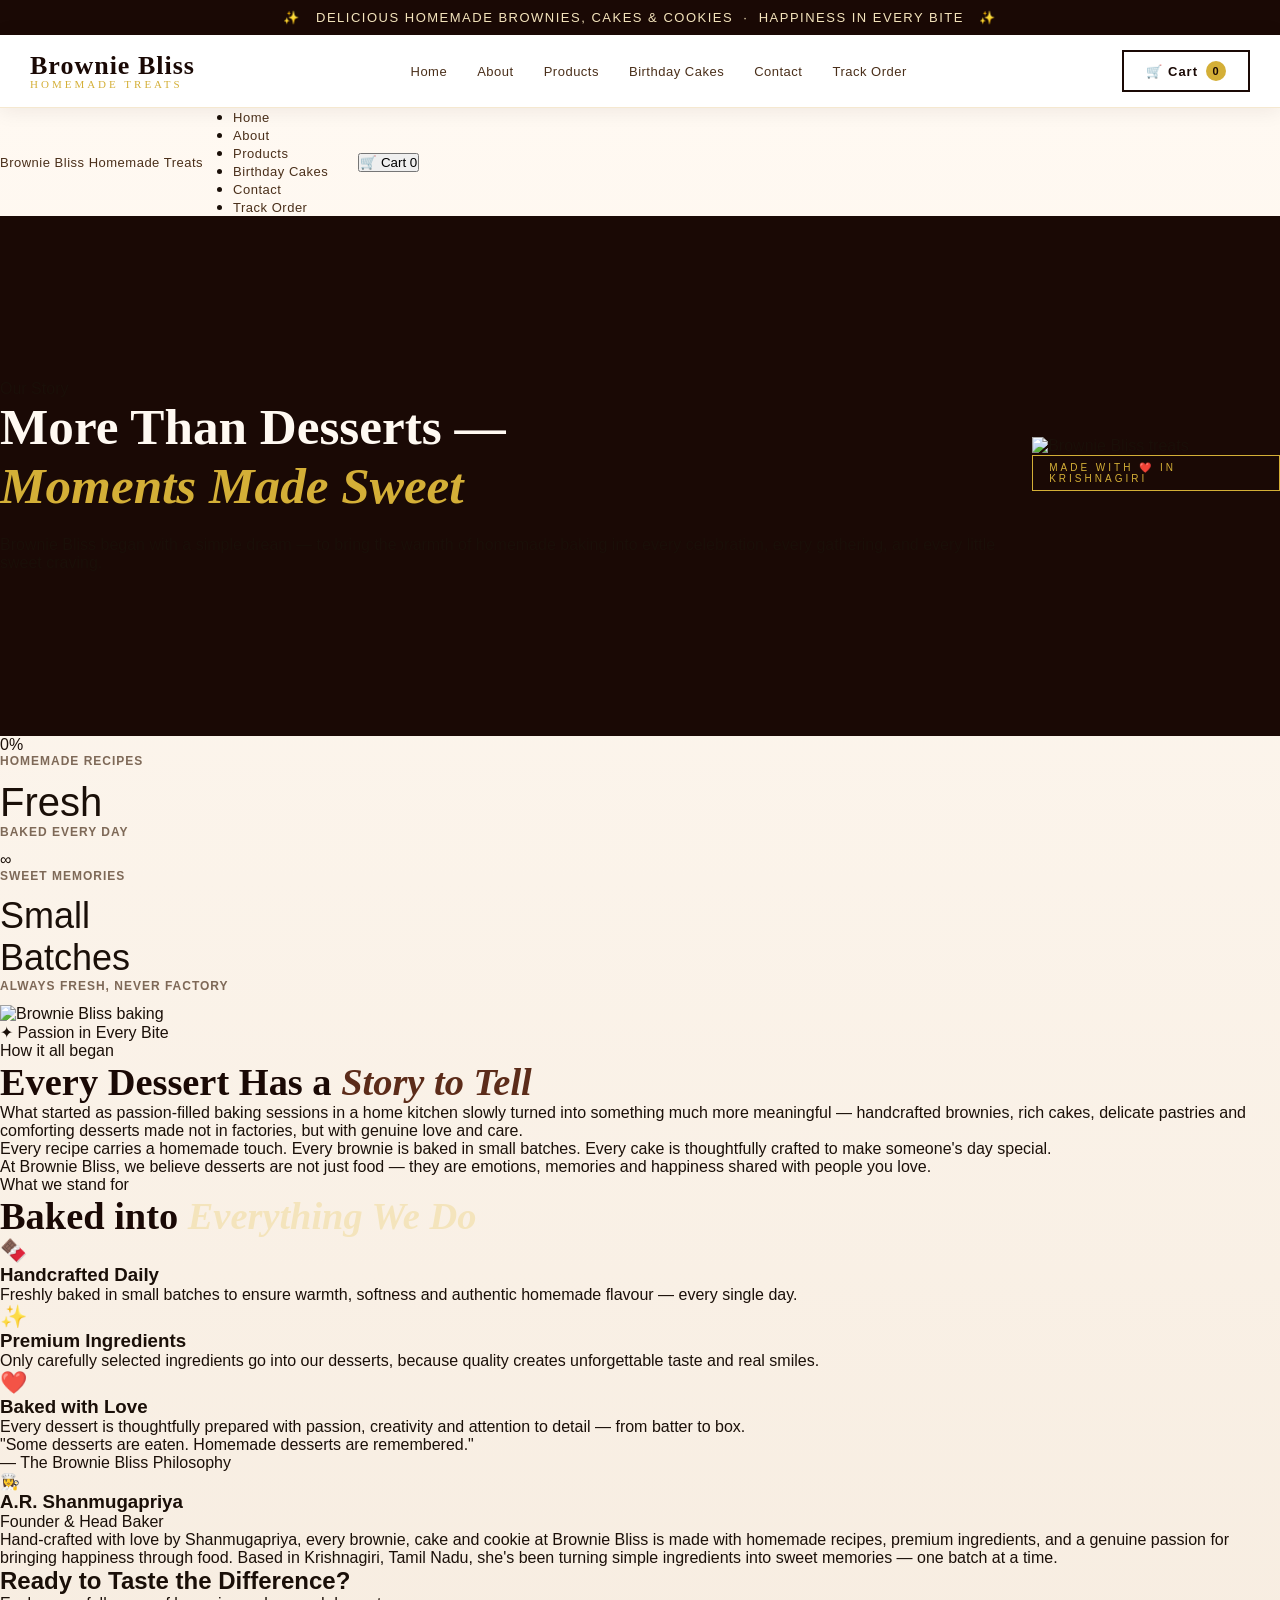
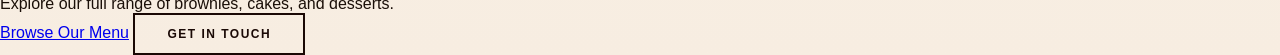
==== commit 00e4b989: "merge: resolve conflicts between YashCOmmits and upstream/main" ====
--- a/public/about.html
+++ b/public/about.html
@@ -59,217 +59,117 @@
 
   <div class="about-inner">
 
-    <div class="section-header">
-      <span class="section-label">Our Story</span>
+  <!-- Nav -->
+  <nav>
+    <a href="index.html" class="nav-logo">Brownie Bliss <span>Homemade Treats</span></a>
+    <ul class="nav-links">
+      <li><a href="index.html">Home</a></li>
+      <li><a href="about.html" class="active">About</a></li>
+      <li><a href="index.html#products">Products</a></li>
+      <li><a href="index.html#birthday">Birthday Cakes</a></li>
+      <li><a href="contact.html">Contact</a></li>
+      <li><a href="track.html">Track Order</a></li>
+    </ul>
+    <button class="nav-cart">🛒 Cart 0</button>
+  </nav>
 
-      <h2 class="section-title">
-        More Than Desserts — <em>Moments Made Sweet</em>
-      </h2>
+  <!-- Hero -->
+  <section class="hero">
+    <div class="hero-left">
+      <p class="hero-eyebrow">Our Story</p>
+      <h1 class="hero-title">More Than Desserts —<br><em>Moments Made Sweet</em></h1>
+      <p class="hero-body">Brownie Bliss began with a simple dream — to bring the warmth of homemade baking into every celebration, every gathering, and every little sweet craving.</p>
     </div>
+    <div class="hero-right">
+      <img src="https://theobroma.in/cdn/shop/files/OverloadBrownie_400x400.jpg?v=1711183338" alt="Brownie Bliss treats" />
+      <div class="hero-right-overlay"></div>
+      <div class="hero-badge">Made with ❤️ in Krishnagiri</div>
+    </div>
+  </section>
 
-    <div class="about-grid">
-
-      <!-- LEFT -->
-      <div class="about-story">
-
-        <div class="about-line"></div>
-
-        <p class="about-lead">
-          Brownie Bliss began with a simple dream —
-          to bring the warmth of homemade baking into every celebration,
-          every gathering, and every little sweet craving.
-        </p>
-
-        <p>
-          What started as passion-filled baking sessions in a home kitchen
-          slowly turned into something much more meaningful —
-          handcrafted brownies, rich cakes, delicate pastries and comforting desserts
-          made not in factories, but with genuine love and care.
-        </p>
-
-        <p>
-          Every recipe carries a homemade touch.
-          Every brownie is baked in small batches.
-          Every cake is thoughtfully crafted to make someone's day special.
-        </p>
-
-        <p>
-          At Brownie Bliss, we believe desserts are not just food —
-          they are emotions, memories and happiness shared with people you love.
-        </p>
-
-      </div>
-
-      <!-- RIGHT -->
-      <div class="about-cards">
-
-        <div class="magic-card">
-          <span>🍫</span>
-          <h3>Handcrafted Daily</h3>
-          <p>
-            Freshly baked in small batches to ensure warmth,
-            softness and authentic homemade flavour.
-          </p>
-        </div>
-
-        <div class="magic-card">
-          <span>✨</span>
-          <h3>Premium Ingredients</h3>
-          <p>
-            Only carefully selected ingredients go into our desserts,
-            because quality creates unforgettable taste.
-          </p>
-        </div>
-
-        <div class="magic-card">
-          <span>❤️</span>
-          <h3>Baked With Love</h3>
-          <p>
-            Every dessert is thoughtfully prepared with passion,
-            creativity and attention to detail.
-          </p>
-        </div>
-
-      </div>
-
+  <!-- Stats -->
+  <div class="stats">
+    <div class="stat-item reveal">
+      <div class="stat-number"><span class="count" data-target="100">0</span><span>%</span></div>
+      <div class="stat-label">Homemade Recipes</div>
     </div>
-
-  </div>
-</section>
-<!-- EXPERIENCE SECTION -->
-
-<section class="experience-section">
-
-  <div class="experience-inner">
-
-    <div class="experience-left">
-
-      <span class="section-label">
-        Homemade Happiness
-      </span>
-
-      <h2 class="section-title">
-        Every Dessert Has a <em>Story to Tell</em>
-      </h2>
-
-      <p class="experience-text">
-        At Brownie Bliss, baking is more than just creating desserts —
-        it’s about creating moments people remember.
-      </p>
-
-      <p class="experience-text">
-        From birthday celebrations and festive gatherings
-        to midnight cravings and surprise gifts,
-        our homemade treats become a part of countless happy memories.
-      </p>
-
-      <p class="experience-text">
-        Every brownie is carefully baked,
-        every cake is thoughtfully decorated,
-        and every order is prepared with personal attention,
-        warmth and love.
-      </p>
-
+    <div class="stat-item reveal" style="transition-delay:0.1s">
+      <div class="stat-number" style="font-size:40px">Fresh</div>
+      <div class="stat-label">Baked Every Day</div>
     </div>
-
-    <!-- RIGHT -->
-
-    <div class="experience-cards">
-
-      <div class="exp-card">
-        <h3>100%</h3>
-        <span>Homemade Recipes</span>
-      </div>
-
-      <div class="exp-card">
-        <h3>Fresh</h3>
-        <span>Baked Daily</span>
-      </div>
-
-      <div class="exp-card">
-        <h3>∞</h3>
-        <span>Sweet Memories</span>
-      </div>
-
-      <div class="exp-card">
-        <h3>♥</h3>
-        <span>Made with Passion</span>
-      </div>
-
+    <div class="stat-item reveal" style="transition-delay:0.2s">
+      <div class="stat-number">∞</div>
+      <div class="stat-label">Sweet Memories</div>
     </div>
-
+    <div class="stat-item reveal" style="transition-delay:0.3s">
+      <div class="stat-number" style="font-size:36px">Small<br><span>Batches</span></div>
+      <div class="stat-label">Always Fresh, Never Factory</div>
+    </div>
   </div>
 
-</section>
+  <!-- Story Section -->
+  <section class="story">
+    <div class="story-img-wrap reveal">
+      <img src="https://theobroma.in/cdn/shop/files/redvelvet-theo.jpg?v=1701321860" alt="Brownie Bliss baking" />
+      <div class="story-img-accent"></div>
+      <div class="story-quote">✦ Passion in Every Bite</div>
+    </div>
+    <div class="story-text reveal" style="transition-delay:0.15s">
+      <p class="section-eyebrow">How it all began</p>
+      <h2 class="section-title">Every Dessert Has a <em>Story to Tell</em></h2>
+      <p class="story-para">What started as passion-filled baking sessions in a home kitchen slowly turned into something much more meaningful — handcrafted brownies, rich cakes, delicate pastries and comforting desserts made not in factories, but with genuine love and care.</p>
+      <p class="story-para">Every recipe carries a homemade touch. Every brownie is baked in small batches. Every cake is thoughtfully crafted to make someone's day special.</p>
+      <p class="story-para">At Brownie Bliss, we believe desserts are not just food — they are emotions, memories and happiness shared with people you love.</p>
+    </div>
+  </section>
 
-<!-- QUOTE STRIP -->
+  <!-- Values -->
+  <section class="values">
+    <p class="section-eyebrow reveal">What we stand for</p>
+    <h2 class="section-title reveal">Baked into <em style="color:var(--gold-light)">Everything We Do</em></h2>
+    <div class="values-grid">
+      <div class="value-card reveal">
+        <span class="value-icon">🍫</span>
+        <h3 class="value-title">Handcrafted Daily</h3>
+        <p class="value-desc">Freshly baked in small batches to ensure warmth, softness and authentic homemade flavour — every single day.</p>
+      </div>
+      <div class="value-card reveal" style="transition-delay:0.1s">
+        <span class="value-icon">✨</span>
+        <h3 class="value-title">Premium Ingredients</h3>
+        <p class="value-desc">Only carefully selected ingredients go into our desserts, because quality creates unforgettable taste and real smiles.</p>
+      </div>
+      <div class="value-card reveal" style="transition-delay:0.2s">
+        <span class="value-icon">❤️</span>
+        <h3 class="value-title">Baked with Love</h3>
+        <p class="value-desc">Every dessert is thoughtfully prepared with passion, creativity and attention to detail — from batter to box.</p>
+      </div>
+    </div>
+  </section>
 
-<section class="about-quote">
-  <div class="about-quote-inner">
+  <!-- Quote -->
+  <div class="quote-banner reveal">
+    <p class="quote-text">"Some desserts are eaten. Homemade desserts are remembered."</p>
+    <p class="quote-attr">— The Brownie Bliss Philosophy</p>
+  </div>
 
-    <p>
-      “Some desserts are eaten.<br>
-      Homemade desserts are remembered.”
-    </p>
+  <!-- Founder -->
+  <section class="founder reveal">
+    <div class="founder-img-placeholder">👩‍🍳</div>
+    <div>
+      <h3 class="founder-name">A.R. Shanmugapriya</h3>
+      <p class="founder-role">Founder & Head Baker</p>
+      <p class="founder-bio">Hand-crafted with love by Shanmugapriya, every brownie, cake and cookie at Brownie Bliss is made with homemade recipes, premium ingredients, and a genuine passion for bringing happiness through food. Based in Krishnagiri, Tamil Nadu, she's been turning simple ingredients into sweet memories — one batch at a time.</p>
+    </div>
+  </section>
 
-  </div>
-</section>
-
-<!-- FOOTER -->
-<footer>
-
-  <div class="footer-inner">
-
-    <div class="footer-top">
-
-      <div class="footer-brand">
-        <div class="logo">
-          <span class="logo-name">Brownie Bliss</span>
-          <span class="logo-sub">
-            Homemade Treats · Happiness in every bite
-          </span>
-        </div>
-
-        <p>
-          Every brownie, cake, and cookie at Brownie Bliss is
-          handcrafted in small batches using homemade recipes,
-          premium ingredients, and lots of love.
-        </p>
-      </div>
-
-      <div class="footer-col">
-        <h4>Navigate</h4>
-
-        <a href="index.html">Home</a>
-        <a href="products.html">Products</a>
-        <a href="birthday.html">Birthday Cakes</a>
-        <a href="about.html">About</a>
-        <a href="contact.html">Contact</a>
-      </div>
-
-      <div class="footer-col">
-        <h4>Get In Touch</h4>
-
-        <a href="tel:08072596340">
-          +91 8072596340
-        </a>
-
-        <a href="mailto:gpriya26185@gmail.com">
-          gpriya26185@gmail.com
-        </a>
-
-        <a href="https://instagram.com/brownie_bliss_" target="_blank">
-          Instagram: @brownie_bliss_
-        </a>
-      </div>
-
+  <!-- CTA -->
+  <div class="cta reveal">
+    <h2 class="cta-title">Ready to Taste the Difference?</h2>
+    <p class="cta-sub">Explore our full range of brownies, cakes, and desserts.</p>
+    <div class="cta-buttons">
+      <a href="index.html#products" class="btn-dark">Browse Our Menu</a>
+      <a href="contact.html" class="btn-outline">Get in Touch</a>
     </div>
-
-    <div class="footer-bottom">
-      <span>© 2026 Brownie Bliss. All Rights Reserved.</span>
-      <span>Made with ❤️ in Krishnagiri</span>
-    </div>
-
   </div>
 
 </footer>
--- a/public/style.css
+++ b/public/style.css
@@ -1,3 +1,2605 @@
+html {
+  scroll-behavior: smooth;
+}
+
+:root {
+  --color-primary: #4A2C0A;
+  --brown-mid: #3C1E14;
+  --color-accent: #D2691E;
+  --brand-red: #8B0000;
+  --gold: #D4AF37;
+  --gold-light: #F4E4BC;
+  --cream: #FFF9F2;
+  --cream-dark: #F5E8D0;
+  --text-dark: #1a0f08;
+  --text-mid: #4a2f1a;
+  --white: #fff;
+  --shadow-sm: 0 2px 4px rgba(26, 9, 5, 0.05);
+  --shadow-md: 0 10px 30px rgba(26, 9, 5, 0.1);
+  --shadow-lg: 0 20px 50px rgba(26, 9, 5, 0.15);
+  --radius-sm: 4px;
+  --radius-md: 12px;
+  --radius-lg: 20px;
+  --glass: rgba(255, 255, 255, 0.15);
+  --glass-border: rgba(255, 255, 255, 0.2);
+}
+
+* {
+  margin: 0;
+  padding: 0;
+  box-sizing: border-box;
+}
+
+body {
+  background: var(--cream);
+  color: var(--text-dark);
+  font-family: 'DM Sans', sans-serif;
+  overflow-x: hidden;
+}
+
+/* ANNOUNCEMENT BAR */
+.announcement {
+  background: var(--color-primary);
+  color: var(--gold-light);
+  text-align: center;
+  padding: 10px 20px;
+  font-size: 13px;
+  letter-spacing: 1.5px;
+  font-family: 'DM Sans', sans-serif;
+  font-weight: 400;
+}
+
+/* HEADER */
+header {
+  background: var(--white);
+  border-bottom: 1px solid var(--cream-dark);
+  position: sticky;
+  top: 0;
+  z-index: 1000;
+  box-shadow: 0 2px 20px rgba(44, 24, 16, 0.08);
+}
+
+.header-inner {
+  max-width: 1300px;
+  margin: 0 auto;
+  padding: 0 30px;
+  display: flex;
+  align-items: center;
+  justify-content: space-between;
+  height: 72px;
+}
+
+.logo {
+  display: flex;
+  flex-direction: column;
+  line-height: 1;
+}
+
+.logo-name {
+  font-family: 'Playfair Display', serif;
+  font-size: 26px;
+  font-weight: 700;
+  color: var(--color-primary);
+  letter-spacing: 1px;
+}
+
+.logo-sub {
+  font-family: 'Cormorant Garamond', serif;
+  font-size: 11px;
+  letter-spacing: 3px;
+  color: var(--gold);
+  text-transform: uppercase;
+}
+
+nav {
+  display: flex;
+  gap: 30px;
+  align-items: center;
+}
+
+nav a {
+  text-decoration: none;
+  color: var(--text-mid);
+  font-size: 13px;
+  letter-spacing: 0.5px;
+  font-weight: 500;
+  transition: color 0.2s;
+  position: relative;
+}
+
+nav a::after {
+  content: '';
+  position: absolute;
+  bottom: -3px;
+  left: 0;
+  right: 0;
+  height: 1px;
+  background: var(--gold);
+  transform: scaleX(0);
+  transition: transform 0.25s;
+}
+
+nav a:hover::after {
+  transform: scaleX(1);
+}
+
+nav a:hover {
+  color: var(--color-primary);
+}
+
+.header-actions {
+  display: flex;
+  gap: 16px;
+  align-items: center;
+}
+
+.cart-btn {
+  position: relative;
+  background: none;
+  border: 2px solid var(--color-primary);
+  color: var(--color-primary);
+  padding: 9px 22px;
+  font-family: 'DM Sans', sans-serif;
+  font-size: 13px;
+  font-weight: 600;
+  letter-spacing: 1px;
+  cursor: pointer;
+  transition: all 0.2s;
+  border-radius: 0;
+  display: flex;
+  align-items: center;
+  gap: 8px;
+}
+
+.cart-btn:hover {
+  background: var(--color-primary);
+  color: var(--white);
+}
+
+.cart-count {
+  background: var(--gold);
+  color: var(--color-primary);
+  border-radius: 50%;
+  width: 20px;
+  height: 20px;
+  font-size: 11px;
+  font-weight: 700;
+  display: flex;
+  align-items: center;
+  justify-content: center;
+}
+
+/* HERO */
+.hero {
+  background: var(--color-primary);
+  position: relative;
+  overflow: hidden;
+  min-height: 520px;
+  display: flex;
+  align-items: center;
+}
+
+.hero-bg {
+  position: absolute;
+  inset: 0;
+  background:
+    radial-gradient(ellipse at 30% 50%, rgba(201, 169, 110, 0.15) 0%, transparent 60%),
+    radial-gradient(ellipse at 80% 20%, rgba(139, 69, 19, 0.3) 0%, transparent 50%),
+    linear-gradient(135deg, #2C1810 0%, #3d1f10 50%, #1a0c06 100%);
+}
+
+.hero-pattern {
+  position: absolute;
+  inset: 0;
+  opacity: 0.04;
+  background-image: repeating-linear-gradient(45deg, var(--gold) 0, var(--gold) 1px, transparent 0, transparent 50%);
+  background-size: 20px 20px;
+}
+
+.hero-content {
+  position: relative;
+  max-width: 1300px;
+  margin: 0 auto;
+  padding: 80px 30px;
+  display: grid;
+  grid-template-columns: 1fr 1fr;
+  gap: 60px;
+  align-items: center;
+  width: 100%;
+}
+
+.hero-text {
+  color: var(--white);
+}
+
+.hero-badge {
+  display: inline-block;
+  border: 1px solid var(--gold);
+  color: var(--gold);
+  font-size: 10px;
+  letter-spacing: 3px;
+  text-transform: uppercase;
+  padding: 6px 16px;
+  margin-bottom: 24px;
+  font-family: 'DM Sans', sans-serif;
+}
+
+.hero-title {
+  font-family: 'Playfair Display', serif;
+  font-size: clamp(36px, 4vw, 56px);
+  font-weight: 700;
+  line-height: 1.15;
+  color: var(--cream);
+  margin-bottom: 20px;
+}
+
+.hero-title em {
+  font-style: italic;
+  color: var(--gold);
+}
+
+.hero-desc {
+  font-family: 'Cormorant Garamond', serif;
+  font-size: 18px;
+  color: rgba(253, 246, 237, 0.7);
+  line-height: 1.7;
+  margin-bottom: 36px;
+  font-weight: 300;
+}
+
+.hero-cta {
+  display: inline-flex;
+  align-items: center;
+  gap: 12px;
+  background: var(--gold);
+  color: var(--color-primary);
+  padding: 14px 36px;
+  text-decoration: none;
+  font-size: 13px;
+  font-weight: 700;
+  letter-spacing: 1.5px;
+  text-transform: uppercase;
+  transition: all 0.25s;
+  font-family: 'DM Sans', sans-serif;
+  cursor: pointer;
+  border: none;
+}
+
+.hero-cta:hover {
+  background: var(--cream);
+  transform: translateY(-2px);
+  box-shadow: 0 8px 24px rgba(0, 0, 0, 0.3);
+}
+
+.hero-visual {
+  display: grid;
+  grid-template-columns: 1fr 1fr;
+  gap: 12px;
+}
+
+.hero-card {
+  background: var(--glass);
+  backdrop-filter: blur(14px);
+  -webkit-backdrop-filter: blur(14px);
+  border: 1px solid var(--glass-border);
+  border-radius: var(--radius-md);
+  overflow: hidden;
+  cursor: pointer;
+  transition: all 0.4s cubic-bezier(0.165, 0.84, 0.44, 1);
+  box-shadow: var(--shadow-md);
+}
+
+.hero-card:hover {
+  transform: translateY(-8px) scale(1.02);
+  box-shadow: var(--shadow-lg);
+  border-color: rgba(212, 175, 55, 0.4);
+}
+
+.hero-card:first-child {
+  grid-column: span 2;
+}
+
+.hero-card img {
+  width: 100%;
+  height: 200px;
+  object-fit: cover;
+  display: block;
+}
+
+.hero-card:first-child img {
+  height: 160px;
+}
+
+.hero-card-label {
+  padding: 14px 18px;
+  font-family: 'DM Sans', sans-serif;
+  font-size: 13px;
+  font-weight: 600;
+  color: #fff;
+  letter-spacing: 0.5px;
+  background: linear-gradient(to bottom, rgba(0, 0, 0, 0), rgba(0, 0, 0, 0.4));
+}
+
+/* VALUES STRIP */
+.values-strip {
+  background: var(--brown-mid);
+  padding: 28px 30px;
+}
+
+.values-inner {
+  max-width: 1300px;
+  margin: 0 auto;
+  display: flex;
+  justify-content: space-around;
+  flex-wrap: wrap;
+  gap: 20px;
+}
+
+.value-item {
+  display: flex;
+  align-items: center;
+  gap: 12px;
+  color: var(--cream);
+}
+
+.value-icon {
+  font-size: 22px;
+  opacity: 0.9;
+}
+
+.value-text strong {
+  display: block;
+  font-size: 13px;
+  font-weight: 600;
+  letter-spacing: 0.5px;
+  font-family: 'DM Sans', sans-serif;
+}
+
+.value-text span {
+  font-size: 11px;
+  opacity: 0.65;
+  font-family: 'Cormorant Garamond', serif;
+  font-size: 13px;
+}
+
+/* SECTION TITLES */
+.section-header {
+  text-align: center;
+  margin-bottom: 48px;
+}
+
+.section-label {
+  font-family: 'DM Sans', sans-serif;
+  font-size: 10px;
+  letter-spacing: 4px;
+  color: var(--gold);
+  text-transform: uppercase;
+  margin-bottom: 12px;
+  display: block;
+}
+
+.section-title {
+  font-family: 'Playfair Display', serif;
+  font-size: clamp(28px, 3vw, 40px);
+  font-weight: 600;
+  color: var(--color-primary);
+}
+
+.section-title em {
+  font-style: italic;
+  color: var(--color-accent);
+}
+
+/* CATEGORIES */
+.categories-section {
+  padding: 80px 30px;
+  max-width: 1300px;
+  margin: 0 auto;
+}
+
+.categories-grid {
+  display: grid;
+  grid-template-columns: repeat(4, 1fr);
+  gap: 20px;
+}
+
+.cat-card {
+  position: relative;
+  overflow: hidden;
+  cursor: pointer;
+  border-radius: var(--radius-md);
+  box-shadow: var(--shadow-md);
+  aspect-ratio: 3/4;
+  transition: all 0.4s ease;
+}
+
+.cat-card:hover {
+  transform: translateY(-5px);
+  box-shadow: var(--shadow-lg);
+}
+
+.cat-card img {
+  width: 100%;
+  height: 100%;
+  object-fit: cover;
+  transition: transform 0.4s ease;
+  display: block;
+}
+
+.cat-card:hover img {
+  transform: scale(1.07);
+}
+
+.cat-overlay {
+  position: absolute;
+  inset: 0;
+  background: linear-gradient(to top, rgba(44, 24, 16, 0.85) 0%, rgba(44, 24, 16, 0.1) 60%, transparent 100%);
+  display: flex;
+  flex-direction: column;
+  justify-content: flex-end;
+  padding: 24px 20px;
+  transition: background 0.3s;
+}
+
+.cat-card:hover .cat-overlay {
+  background: linear-gradient(to top, rgba(44, 24, 16, 0.95) 0%, rgba(44, 24, 16, 0.3) 60%, transparent 100%);
+}
+
+.cat-name {
+  font-family: 'Playfair Display', serif;
+  font-size: 20px;
+  font-weight: 600;
+  color: var(--white);
+  margin-bottom: 6px;
+}
+
+.cat-count {
+  font-size: 12px;
+  color: var(--gold-light);
+  letter-spacing: 1px;
+  font-family: 'DM Sans', sans-serif;
+}
+
+.cat-arrow {
+  position: absolute;
+  top: 16px;
+  right: 16px;
+  width: 32px;
+  height: 32px;
+  background: rgba(255, 255, 255, 0.1);
+  border: 1px solid rgba(255, 255, 255, 0.3);
+  border-radius: 50%;
+  display: flex;
+  align-items: center;
+  justify-content: center;
+  color: white;
+  font-size: 14px;
+  opacity: 0;
+  transition: opacity 0.2s;
+}
+
+.cat-card:hover .cat-arrow {
+  opacity: 1;
+}
+
+/* PRODUCTS SECTION */
+.products-section {
+  background: var(--cream-dark);
+  padding: 80px 30px;
+}
+
+.products-inner {
+  max-width: 1300px;
+  margin: 0 auto;
+}
+
+/* FILTER TABS */
+.filter-tabs {
+  display: flex;
+  gap: 8px;
+  justify-content: center;
+  margin-bottom: 40px;
+  flex-wrap: wrap;
+}
+
+.filter-tab {
+  padding: 8px 20px;
+  border: 1px solid var(--brown-mid);
+  background: none;
+  color: var(--brown-mid);
+  font-family: 'DM Sans', sans-serif;
+  font-size: 12px;
+  letter-spacing: 1px;
+  cursor: pointer;
+  transition: all 0.2s;
+  font-weight: 500;
+}
+
+.filter-tab.active,
+.filter-tab:hover {
+  background: var(--color-primary);
+  color: var(--cream);
+  border-color: var(--color-primary);
+}
+
+.products-grid {
+  display: grid;
+  grid-template-columns: repeat(auto-fit, minmax(260px, 1fr));
+  gap: 24px;
+}
+
+/* Responsive adjustments */
+@media (max-width: 768px) {
+  .products-grid {
+    grid-template-columns: repeat(2, 1fr);
+  }
+}
+
+@media (max-width: 480px) {
+  .products-grid {
+    grid-template-columns: 1fr;
+  }
+}
+
+.product-card {
+  background: var(--white);
+  border-radius: var(--radius-lg);
+  overflow: hidden;
+  box-shadow: var(--shadow-md);
+  transition: transform 0.3s ease, box-shadow 0.3s ease;
+  display: flex;
+  flex-direction: column;
+  height: 100%;
+}
+
+.product-card:hover {
+  transform: translateY(-12px);
+  box-shadow: var(--shadow-lg);
+}
+
+.product-img-wrap {
+  position: relative;
+  overflow: hidden;
+  height: 0;
+  padding-top: 75%; /* 4:3 aspect ratio */
+}
+
+.product-img-wrap img {
+  position: absolute;
+  top: 0;
+  left: 0;
+  width: 100%;
+  height: 100%;
+  object-fit: cover;
+  transition: transform 0.4s;
+}
+
+.product-card:hover .product-img-wrap img {
+  transform: scale(1.05);
+}
+
+.bestseller-badge {
+  position: absolute;
+  color: var(--color-primary);
+  font-size: 10px;
+  letter-spacing: 1px;
+  text-transform: uppercase;
+  padding: 5px 12px;
+  font-weight: 700;
+  font-family: 'DM Sans', sans-serif;
+  border-radius: 30px;
+  box-shadow: 0 4px 12px rgba(212, 175, 55, 0.4);
+  z-index: 10;
+}
+
+.favorite-btn {
+  position: absolute;
+  top: 15px;
+  right: 15px;
+  width: 38px;
+  height: 38px;
+  border: 1px solid rgba(255, 255, 255, 0.7);
+  background: rgba(255, 249, 242, 0.92);
+  color: var(--brown-dark);
+  border-radius: 50%;
+  font-size: 22px;
+  line-height: 1;
+  cursor: pointer;
+  z-index: 12;
+  display: inline-flex;
+  align-items: center;
+  justify-content: center;
+  box-shadow: 0 6px 18px rgba(26, 9, 5, 0.15);
+  transition: transform 0.2s, background 0.2s, color 0.2s;
+}
+
+.favorite-btn:hover {
+  transform: translateY(-2px) scale(1.04);
+  background: var(--gold-light);
+}
+
+.favorite-btn.active {
+  background: var(--gold);
+  color: var(--brown-dark);
+  border-color: var(--gold);
+}
+
+.favorite-btn-inline {
+  position: static;
+  flex: 0 0 auto;
+  margin-left: 12px;
+}
+
+.birthday-title-row {
+  display: flex;
+  align-items: flex-start;
+  justify-content: space-between;
+  gap: 16px;
+}
+
+.hero-favourite-btn {
+  display: inline-flex;
+  align-items: center;
+  justify-content: center;
+  gap: 10px;
+  margin-left: 14px;
+  padding: 13px 22px;
+  border: 1px solid rgba(212, 175, 55, 0.65);
+  background: transparent;
+  color: var(--gold-light);
+  font-family: 'DM Sans', sans-serif;
+  font-size: 12px;
+  font-weight: 700;
+  letter-spacing: 1.2px;
+  text-transform: uppercase;
+  cursor: pointer;
+  transition: all 0.25s;
+}
+
+.hero-favourite-btn:hover,
+.hero-favourite-btn.active {
+  background: var(--gold);
+  color: var(--brown-dark);
+}
+
+.nav-count {
+  min-width: 18px;
+  height: 18px;
+  margin-left: 4px;
+  border-radius: 50%;
+  background: var(--gold);
+  color: var(--brown-dark);
+  font-size: 10px;
+  font-weight: 700;
+  align-items: center;
+  justify-content: center;
+  vertical-align: middle;
+}
+
+.product-info {
+  padding: 18px 18px 20px;
+}
+
+.product-category {
+  font-size: 10px;
+  letter-spacing: 2px;
+  color: var(--gold);
+  text-transform: uppercase;
+  font-family: 'DM Sans', sans-serif;
+  margin-bottom: 6px;
+}
+
+.product-name {
+  font-family: 'Playfair Display', serif;
+  font-size: 16px;
+  font-weight: 600;
+  color: var(--color-primary);
+  margin-bottom: 6px;
+  line-height: 1.3;
+}
+
+.product-desc {
+  font-family: 'DM Sans', sans-serif;
+  font-size: 12px;
+  color: var(--text-mid);
+  margin-bottom: 12px;
+  line-height: 1.4;
+}
+
+.product-price {
+  font-family: 'DM Sans', sans-serif;
+  font-size: 18px;
+  font-weight: 700;
+  color: var(--color-accent);
+  margin-bottom: 14px;
+}
+
+.add-to-cart {
+  width: 100%;
+  padding: 14px;
+  background: var(--color-primary);
+  color: var(--cream);
+  border: none;
+  font-family: 'DM Sans', sans-serif;
+  font-size: 11px;
+  letter-spacing: 2px;
+  text-transform: uppercase;
+  font-weight: 700;
+  cursor: pointer;
+  transition: all 0.3s;
+  display: flex;
+  align-items: center;
+  justify-content: center;
+  gap: 8px;
+  border-radius: var(--radius-sm);
+}
+
+.add-to-cart:hover {
+  background: var(--brown-mid);
+  gap: 12px;
+  letter-spacing: 2.5px;
+}
+
+.add-to-cart.added {
+  background: #2d6a2d;
+  color: white;
+}
+
+/* FAVOURITES */
+.favourites-page {
+  background: var(--cream);
+}
+
+.favourites-hero {
+  background: var(--cream-dark);
+  padding: 70px 30px 56px;
+  text-align: center;
+  border-bottom: 1px solid rgba(92, 44, 26, 0.08);
+}
+
+.favourites-intro {
+  max-width: 560px;
+  margin: 16px auto 0;
+  color: var(--text-mid);
+  font-family: 'Cormorant Garamond', serif;
+  font-size: 20px;
+  line-height: 1.6;
+}
+
+.favourites-section {
+  padding: 70px 30px 90px;
+}
+
+.favourites-group {
+  margin-top: 56px;
+}
+
+.favourites-group:empty {
+  display: none;
+}
+
+.favourite-bakeries-grid {
+  display: grid;
+  grid-template-columns: repeat(auto-fit, minmax(280px, 1fr));
+  gap: 24px;
+}
+
+.favourite-bakery-card {
+  display: grid;
+  grid-template-columns: 190px 1fr;
+  overflow: hidden;
+  background: var(--white);
+  border: 1px solid rgba(0, 0, 0, 0.03);
+  border-radius: var(--radius-md);
+  box-shadow: var(--shadow-sm);
+}
+
+.favourite-bakery-card img {
+  width: 100%;
+  height: 100%;
+  min-height: 210px;
+  object-fit: cover;
+}
+
+.favourite-bakery-info {
+  padding: 24px;
+}
+
+.favourite-bakery-info h3 {
+  font-family: 'Playfair Display', serif;
+  font-size: 26px;
+  color: var(--brown-dark);
+  margin-bottom: 8px;
+}
+
+.favourite-bakery-info p {
+  color: var(--text-mid);
+  margin-bottom: 22px;
+}
+
+.favourite-remove {
+  max-width: 220px;
+}
+
+.favourites-empty {
+  max-width: 520px;
+  margin: 0 auto;
+  padding: 60px 30px;
+  background: var(--white);
+  border-top: 5px solid var(--gold);
+  border-radius: var(--radius-md);
+  box-shadow: var(--shadow-md);
+  text-align: center;
+}
+
+.favourites-empty h2 {
+  font-family: 'Playfair Display', serif;
+  color: var(--brown-dark);
+  margin-bottom: 10px;
+}
+
+.favourites-empty p {
+  color: var(--text-mid);
+  margin-bottom: 26px;
+}
+
+/* GIFTING BANNER */
+.gifting-section {
+  padding: 80px 30px;
+  max-width: 1300px;
+  margin: 0 auto;
+  display: grid;
+  grid-template-columns: 1fr 1fr;
+  gap: 40px;
+  align-items: center;
+}
+
+.gifting-text .section-header {
+  text-align: left;
+  margin-bottom: 24px;
+}
+
+.gifting-text p {
+  font-family: 'Cormorant Garamond', serif;
+  font-size: 18px;
+  color: var(--text-mid);
+  line-height: 1.8;
+  margin-bottom: 30px;
+  font-weight: 300;
+}
+
+.btn-outline {
+  display: inline-block;
+  padding: 12px 32px;
+  border: 2px solid var(--color-primary);
+  color: var(--color-primary);
+  text-decoration: none;
+  font-family: 'DM Sans', sans-serif;
+  font-size: 12px;
+  letter-spacing: 1.5px;
+  text-transform: uppercase;
+  font-weight: 600;
+  transition: all 0.2s;
+  cursor: pointer;
+  background: none;
+}
+
+.btn-outline:hover {
+  background: var(--color-primary);
+  color: var(--cream);
+}
+
+.gifting-img {
+  border-radius: 2px;
+  overflow: hidden;
+  box-shadow: var(--shadow);
+}
+
+.gifting-img img {
+  width: 100%;
+  height: 400px;
+  object-fit: cover;
+  display: block;
+}
+
+/* FOOTER */
+footer {
+  background: var(--color-primary);
+  color: rgba(253, 246, 237, 0.7);
+  padding: 60px 30px 30px;
+}
+
+.footer-inner {
+  max-width: 1300px;
+  margin: 0 auto;
+}
+
+.footer-top {
+  display: grid;
+  grid-template-columns: 2fr 1fr 1fr 1fr;
+  gap: 40px;
+  padding-bottom: 40px;
+  border-bottom: 1px solid rgba(201, 169, 110, 0.15);
+  margin-bottom: 30px;
+}
+
+.footer-brand .logo-name {
+  color: var(--cream);
+  font-size: 22px;
+}
+
+.footer-brand .logo-sub {
+  color: var(--gold);
+}
+
+.footer-brand p {
+  font-size: 13px;
+  line-height: 1.7;
+  margin-top: 16px;
+  font-family: 'Cormorant Garamond', serif;
+  font-size: 15px;
+  font-weight: 300;
+}
+
+.footer-col h4 {
+  font-family: 'DM Sans', sans-serif;
+  font-size: 11px;
+  letter-spacing: 2px;
+  text-transform: uppercase;
+  color: var(--gold);
+  margin-bottom: 16px;
+  font-weight: 600;
+}
+
+.footer-col a {
+  display: block;
+  color: rgba(253, 246, 237, 0.6);
+  text-decoration: none;
+  font-size: 13px;
+  margin-bottom: 9px;
+  transition: color 0.2s;
+  font-family: 'DM Sans', sans-serif;
+}
+
+.footer-col a:hover {
+  color: var(--gold-light);
+}
+
+.footer-bottom {
+  display: flex;
+  justify-content: space-between;
+  align-items: center;
+  font-size: 12px;
+  color: rgba(253, 246, 237, 0.4);
+  font-family: 'DM Sans', sans-serif;
+}
+
+html {
+  scroll-behavior: smooth;
+}
+
+#contact:target {
+  animation: contactHighlight 1s ease;
+}
+
+@keyframes contactHighlight {
+  0% {
+    box-shadow: 0 0 0 9999px rgba(201, 169, 110, 0.08);
+  }
+
+  100% {
+    box-shadow: none;
+  }
+}
+
+/* CART SIDEBAR */
+.cart-overlay {
+  position: fixed;
+  inset: 0;
+  background: rgba(0, 0, 0, 0.5);
+  z-index: 2000;
+  opacity: 0;
+  pointer-events: none;
+  transition: opacity 0.3s;
+}
+
+.cart-overlay.open {
+  opacity: 1;
+  pointer-events: all;
+}
+
+.cart-sidebar {
+  position: fixed;
+  top: 0;
+  right: 0;
+  bottom: 0;
+  width: 400px;
+  background: var(--white);
+  z-index: 2001;
+  transform: translateX(100%);
+  transition: transform 0.35s cubic-bezier(0.4, 0, 0.2, 1);
+  display: flex;
+  flex-direction: column;
+  box-shadow: -8px 0 40px rgba(0, 0, 0, 0.2);
+}
+
+.cart-sidebar.open {
+  transform: translateX(0);
+}
+
+.cart-header {
+  padding: 24px 24px 20px;
+  border-bottom: 1px solid var(--cream-dark);
+  display: flex;
+  justify-content: space-between;
+  align-items: center;
+  background: var(--brown-dark);
+  color: var(--cream);
+}
+
+.cart-title {
+  font-family: 'Playfair Display', serif;
+  font-size: 20px;
+  font-weight: 600;
+}
+
+.cart-close {
+  background: none;
+  border: none;
+  color: var(--cream);
+  font-size: 24px;
+  cursor: pointer;
+  line-height: 1;
+  padding: 4px;
+  transition: color 0.2s;
+}
+
+.cart-close:hover {
+  color: var(--gold);
+}
+
+.cart-items {
+  flex: 1;
+  overflow-y: auto;
+  padding: 20px 24px;
+}
+
+.cart-empty {
+  text-align: center;
+  padding: 60px 20px;
+  color: var(--text-mid);
+  font-family: 'Cormorant Garamond', serif;
+  font-size: 18px;
+  opacity: 0.6;
+}
+
+.cart-empty-icon {
+  font-size: 48px;
+  margin-bottom: 16px;
+  display: block;
+}
+
+.cart-item {
+  display: grid;
+  grid-template-columns: 70px 1fr auto;
+  gap: 14px;
+  align-items: center;
+  padding: 14px 0;
+  border-bottom: 1px solid var(--cream-dark);
+  animation: slideIn 0.2s ease;
+}
+
+@keyframes slideIn {
+  from {
+    opacity: 0;
+    transform: translateX(10px);
+  }
+
+  to {
+    opacity: 1;
+    transform: translateX(0);
+  }
+}
+
+.cart-item img {
+  width: 70px;
+  height: 70px;
+  object-fit: cover;
+  border-radius: 2px;
+}
+
+.cart-item-name {
+  font-family: 'Playfair Display', serif;
+  font-size: 14px;
+  font-weight: 600;
+  color: var(--brown-dark);
+  margin-bottom: 4px;
+}
+
+.cart-item-price {
+  font-size: 13px;
+  color: var(--brown-warm);
+  font-weight: 600;
+  font-family: 'DM Sans', sans-serif;
+}
+
+.cart-qty {
+  display: flex;
+  align-items: center;
+  gap: 8px;
+  margin-top: 8px;
+}
+
+.qty-btn {
+  width: 26px;
+  height: 26px;
+  border: 1px solid var(--brown-mid);
+  background: none;
+  color: var(--brown-dark);
+  cursor: pointer;
+  font-size: 14px;
+  display: flex;
+  align-items: center;
+  justify-content: center;
+  transition: all 0.15s;
+  font-family: 'DM Sans', sans-serif;
+}
+
+.qty-btn:hover {
+  background: var(--brown-dark);
+  color: white;
+  border-color: var(--brown-dark);
+}
+
+.qty-num {
+  font-size: 14px;
+  font-weight: 600;
+  min-width: 20px;
+  text-align: center;
+  font-family: 'DM Sans', sans-serif;
+}
+
+.cart-item-remove {
+  background: none;
+  border: none;
+  color: #ccc;
+  cursor: pointer;
+  font-size: 16px;
+  padding: 4px;
+  transition: color 0.15s;
+  align-self: flex-start;
+}
+
+.cart-item-remove:hover {
+  color: #e53e3e;
+}
+
+.cart-footer {
+  padding: 20px 24px 28px;
+  border-top: 1px solid var(--cream-dark);
+  background: var(--cream);
+}
+
+.cart-total {
+  display: flex;
+  justify-content: space-between;
+  align-items: center;
+  margin-bottom: 18px;
+}
+
+.cart-total-label {
+  font-family: 'DM Sans', sans-serif;
+  font-size: 13px;
+  color: var(--text-mid);
+  letter-spacing: 1px;
+  text-transform: uppercase;
+  font-weight: 600;
+}
+
+.cart-total-amt {
+  font-family: 'Playfair Display', serif;
+  font-size: 22px;
+  font-weight: 700;
+  color: var(--brown-dark);
+}
+
+.whatsapp-btn {
+  width: 100%;
+  padding: 16px;
+  background: #25D366;
+  color: white;
+  border: none;
+  font-family: 'DM Sans', sans-serif;
+  font-size: 14px;
+  font-weight: 700;
+  letter-spacing: 1px;
+  text-transform: uppercase;
+  cursor: pointer;
+  display: flex;
+  align-items: center;
+  justify-content: center;
+  gap: 12px;
+  transition: all 0.2s;
+  border-radius: 2px;
+  box-shadow: 0 4px 16px rgba(37, 211, 102, 0.3);
+}
+
+.whatsapp-btn:hover {
+  background: #20b95a;
+  transform: translateY(-1px);
+  box-shadow: 0 6px 24px rgba(37, 211, 102, 0.4);
+}
+
+.whatsapp-icon {
+  font-size: 20px;
+}
+
+.whatsapp-note {
+  text-align: center;
+  font-size: 11px;
+  color: var(--text-mid);
+  opacity: 0.6;
+  margin-top: 10px;
+  font-family: 'DM Sans', sans-serif;
+}
+
+/* TOAST */
+.toast {
+  position: fixed;
+  bottom: 24px;
+  right: 24px;
+  background: var(--brown-dark);
+  color: var(--cream);
+  padding: 14px 20px;
+  font-family: 'DM Sans', sans-serif;
+  font-size: 13px;
+  font-weight: 500;
+  border-left: 3px solid var(--gold);
+  z-index: 3000;
+  transform: translateY(80px);
+  opacity: 0;
+  transition: all 0.3s cubic-bezier(0.4, 0, 0.2, 1);
+  display: flex;
+  align-items: center;
+  gap: 10px;
+  max-width: 300px;
+  box-shadow: 0 4px 24px rgba(0, 0, 0, 0.2);
+}
+
+.toast.show {
+  transform: translateY(0);
+  opacity: 1;
+}
+
+/* WHATSAPP PHONE MODAL */
+.phone-modal-overlay {
+  position: fixed;
+  inset: 0;
+  background: rgba(0, 0, 0, 0.6);
+  z-index: 3000;
+  display: flex;
+  align-items: center;
+  justify-content: center;
+  opacity: 0;
+  pointer-events: none;
+  transition: opacity 0.3s;
+}
+
+.phone-modal-overlay.open {
+  opacity: 1;
+  pointer-events: all;
+}
+
+.phone-modal {
+  background: white;
+  padding: 40px 36px;
+  max-width: 420px;
+  width: 90%;
+  box-shadow: 0 20px 60px rgba(0, 0, 0, 0.3);
+  transform: scale(0.9);
+  transition: transform 0.3s;
+}
+
+.phone-modal-overlay.open .phone-modal {
+  transform: scale(1);
+}
+
+.phone-modal h3 {
+  font-family: 'Playfair Display', serif;
+  font-size: 22px;
+  color: var(--brown-dark);
+  margin-bottom: 8px;
+}
+
+.phone-modal p {
+  font-size: 14px;
+  color: var(--text-mid);
+  margin-bottom: 24px;
+  font-family: 'Cormorant Garamond', serif;
+  font-size: 16px;
+}
+
+.phone-input-wrap {
+  display: flex;
+  border: 2px solid var(--cream-dark);
+  transition: border-color 0.2s;
+  margin-bottom: 16px;
+}
+
+.phone-input-wrap:focus-within {
+  border-color: var(--gold);
+}
+
+.phone-prefix {
+  padding: 12px 14px;
+  background: var(--cream-dark);
+  color: var(--text-mid);
+  font-family: 'DM Sans', sans-serif;
+  font-size: 14px;
+  font-weight: 600;
+}
+
+.phone-input {
+  flex: 1;
+  padding: 12px 14px;
+  border: none;
+  outline: none;
+  font-family: 'DM Sans', sans-serif;
+  font-size: 15px;
+  color: var(--brown-dark);
+  background: white;
+}
+
+.modal-actions {
+  display: flex;
+  gap: 12px;
+}
+
+.modal-cancel {
+  flex: 1;
+  padding: 12px;
+  background: none;
+  border: 1px solid var(--cream-dark);
+  color: var(--text-mid);
+  font-family: 'DM Sans', sans-serif;
+  font-size: 13px;
+  cursor: pointer;
+  transition: all 0.2s;
+}
+
+.modal-cancel:hover {
+  border-color: var(--brown-dark);
+}
+
+.modal-confirm {
+  flex: 2;
+  padding: 12px;
+  background: #25D366;
+  color: white;
+  border: none;
+  font-family: 'DM Sans', sans-serif;
+  font-size: 13px;
+  font-weight: 700;
+  cursor: pointer;
+  transition: all 0.2s;
+  display: flex;
+  align-items: center;
+  justify-content: center;
+  gap: 8px;
+  letter-spacing: 0.5px;
+}
+
+.modal-confirm:hover {
+  background: #20b95a;
+}
+
+/* RESPONSIVE */
+@media (max-width: 1024px) {
+  .hero-content {
+    grid-template-columns: 1fr;
+    gap: 40px;
+    text-align: center;
+  }
+
+  .hero-text {
+    display: flex;
+    flex-direction: column;
+    align-items: center;
+  }
+
+  .hero-favourite-btn {
+    margin: 14px 0 0;
+  }
+
+  .hero-visual {
+    max-width: 600px;
+    margin: 0 auto;
+  }
+
+  .admin-body {
+    margin: 20px auto;
+  }
+}
+
+@media (max-width: 900px) {
+  .categories-grid {
+    grid-template-columns: repeat(2, 1fr);
+  }
+
+  .products-grid {
+    grid-template-columns: repeat(2, 1fr);
+  }
+
+  .favourite-bakery-card {
+    grid-template-columns: 1fr;
+  }
+
+  .footer-top {
+    grid-template-columns: repeat(2, 1fr);
+  }
+
+  .gifting-section {
+    grid-template-columns: 1fr;
+    text-align: center;
+  }
+
+  .gifting-text .section-header {
+    text-align: center;
+  }
+
+  nav {
+    display: none;
+  }
+
+  .cart-sidebar {
+    width: 100%;
+  }
+
+  .admin-nav .nav-links {
+    display: none;
+  }
+}
+
+@media (max-width: 600px) {
+  /* Footer Mobile Fix */
+footer {
+    overflow-x: hidden;
+}
+
+.footer-inner {
+    overflow-x: hidden;
+    padding: 0 15px;
+}
+
+.footer-top {
+    grid-template-columns: 1fr !important;
+    gap: 20px;
+}
+.btn, button {
+    white-space: nowrap;
+}
+
+.footer-col a {
+    word-break: break-word;
+    overflow-wrap: break-word;
+    white-space: normal;
+}
+
+.footer-brand p {
+    word-break: break-word;
+}
+
+.footer-bottom {
+    flex-direction: column;
+    text-align: center;
+    gap: 8px;
+    word-break: break-word;
+}
+.footer-col a {
+    word-break: break-all;
+    font-size: 13px;
+}
+  .header-inner {
+    padding: 0 15px;
+  }
+
+  .logo-name {
+    font-size: 20px;
+  }
+
+  .hero-title {
+    font-size: 32px;
+  }
+
+  .products-grid {
+    grid-template-columns: 1fr;
+    gap: 16px;
+  }
+
+  .birthday-title-row {
+    align-items: center;
+  }
+
+  .categories-grid {
+    grid-template-columns: 1fr;
+  }
+
+  .values-inner {
+    justify-content: flex-start;
+    overflow-x: auto;
+    padding-bottom: 10px;
+  }
+
+  .value-item {
+    flex-shrink: 0;
+  }
+
+  /* Admin Mobile Adjustments */
+  .panel-head {
+    flex-direction: column;
+    align-items: flex-start;
+  }
+
+  .orders-filter {
+    width: 100%;
+    overflow-x: auto;
+    display: flex;
+    padding-bottom: 8px;
+  }
+
+  .of-btn {
+    white-space: nowrap;
+  }
+
+  .orders-table {
+    display: block;
+    overflow-x: auto;
+  }
+
+  .stat-card {
+    padding: 16px;
+  }
+
+  .stat-value {
+    font-size: 24px;
+  }
+
+  .checkout-modal,
+  .detail-modal,
+  .receipt-modal {
+    width: 95%;
+    margin: 10px;
+  }
+
+  .detail-modal-body {
+    padding: 15px;
+  }
+
+  .info-grid {
+    grid-template-columns: 1fr;
+  }
+}
+
+/* --- CHECKOUT MODAL --- */
+.checkout-overlay {
+  position: fixed;
+  inset: 0;
+  background: rgba(26, 9, 5, 0.4);
+  backdrop-filter: blur(4px);
+  -webkit-backdrop-filter: blur(4px);
+  z-index: 3000;
+  display: flex;
+  align-items: center;
+  justify-content: center;
+  opacity: 0;
+  pointer-events: none;
+  transition: opacity 0.3s;
+}
+
+.checkout-overlay.open {
+  opacity: 1;
+  pointer-events: all;
+}
+
+.checkout-modal {
+  background: var(--white);
+  width: 90%;
+  max-width: 480px;
+  border-radius: 4px;
+  overflow: hidden;
+  box-shadow: 0 40px 100px rgba(0, 0, 0, 0.4);
+  transform: translateY(20px);
+  transition: transform 0.3s;
+}
+
+.checkout-overlay.open .checkout-modal {
+  transform: translateY(0);
+}
+
+.checkout-head {
+  padding: 24px 30px;
+  border-bottom: 1px solid var(--cream-dark);
+  display: flex;
+  justify-content: space-between;
+  align-items: center;
+  background: #faf7f2;
+}
+
+.checkout-steps {
+  display: flex;
+  align-items: center;
+  gap: 10px;
+}
+
+.step-indicator {
+  width: 24px;
+  height: 24px;
+  border-radius: 50%;
+  background: var(--cream-dark);
+  color: var(--text-mid);
+  font-size: 11px;
+  font-weight: 700;
+  display: flex;
+  align-items: center;
+  justify-content: center;
+}
+
+.step-indicator.active {
+  background: var(--gold);
+  color: var(--brown-dark);
+}
+
+.step-indicator.done {
+  background: var(--brown-dark);
+  color: var(--white);
+}
+
+.step-line {
+  width: 20px;
+  height: 2px;
+  background: var(--cream-dark);
+}
+
+.checkout-close {
+  background: none;
+  border: none;
+  font-size: 20px;
+  cursor: pointer;
+  color: var(--text-mid);
+}
+
+.checkout-body {
+  padding: 36px 40px;
+}
+
+.checkout-title {
+  font-family: 'Playfair Display', serif;
+  font-size: 24px;
+  color: var(--brown-dark);
+  margin-bottom: 8px;
+}
+
+.checkout-subtitle {
+  font-size: 14px;
+  color: var(--text-mid);
+  opacity: 0.7;
+  margin-bottom: 28px;
+}
+
+.form-group {
+  margin-bottom: 20px;
+}
+
+.form-group label {
+  display: block;
+  font-size: 11px;
+  text-transform: uppercase;
+  color: var(--gold);
+  letter-spacing: 1px;
+  margin-bottom: 8px;
+  font-weight: 700;
+}
+
+.form-group input,
+.form-group textarea {
+  width: 100%;
+  padding: 12px 16px;
+  border: 1px solid var(--cream-dark);
+  border-radius: 2px;
+  font-family: 'DM Sans', sans-serif;
+  font-size: 14px;
+  outline: none;
+  transition: border-color 0.2s;
+}
+
+.form-group input:focus,
+.form-group textarea:focus {
+  border-color: var(--gold);
+}
+
+.phone-input-group {
+  display: flex;
+  border: 1px solid var(--cream-dark);
+}
+
+.phone-input-group .prefix {
+  padding: 12px 14px;
+  background: #fdf6ed;
+  font-size: 14px;
+  font-weight: 700;
+  color: var(--brown-mid);
+}
+
+.phone-input-group input {
+  border: none;
+}
+
+.otp-container {
+  display: flex;
+  gap: 10px;
+  margin-bottom: 24px;
+}
+
+.otp-box {
+  width: 100%;
+  aspect-ratio: 1;
+  text-align: center;
+  font-size: 24px;
+  font-weight: 700;
+  border: 1px solid var(--cream-dark);
+  outline: none;
+  border-radius: 4px;
+}
+
+.otp-box:focus {
+  border-color: var(--gold);
+  background: #fffcf8;
+}
+
+.hidden {
+  display: none;
+}
+
+.text-link {
+  background: none;
+  border: none;
+  color: var(--gold);
+  font-size: 13px;
+  text-decoration: underline;
+  cursor: pointer;
+  margin-top: 20px;
+  display: block;
+  width: 100%;
+}
+
+.confirm-summary {
+  background: #faf7f2;
+  padding: 24px;
+  border-radius: 4px;
+  margin-bottom: 28px;
+}
+
+.confirm-section {
+  margin-bottom: 20px;
+}
+
+.confirm-section label {
+  display: block;
+  font-size: 10px;
+  text-transform: uppercase;
+  color: var(--gold);
+  letter-spacing: 1.5px;
+  margin-bottom: 8px;
+  font-weight: 700;
+}
+
+.confirm-row {
+  display: flex;
+  justify-content: space-between;
+  font-size: 13px;
+  margin-bottom: 6px;
+}
+
+.confirm-total {
+  margin-top: 15px;
+  padding-top: 15px;
+  border-top: 1px solid var(--cream-dark);
+  display: flex;
+  justify-content: space-between;
+  align-items: center;
+}
+
+.confirm-total strong {
+  font-size: 20px;
+  color: var(--brown-dark);
+  font-family: 'Playfair Display', serif;
+}
+
+.demo-note {
+  background: #fdf6ed;
+  border: 1px solid var(--gold);
+  padding: 10px;
+  font-size: 12px;
+  text-align: center;
+  color: var(--brown-dark);
+}
+
+
+/* --- ADMIN PANEL STYLES --- */
+.admin-page {
+  background: #fdfbf8;
+}
+
+.admin-nav {
+  background: var(--brown-dark);
+  padding: 15px 30px;
+  display: flex;
+  justify-content: space-between;
+  align-items: center;
+  color: var(--white);
+  box-shadow: 0 4px 20px rgba(0, 0, 0, 0.2);
+  position: sticky;
+  top: 0;
+  z-index: 1000;
+}
+
+.admin-badge {
+  background: var(--gold);
+  color: var(--brown-dark);
+  padding: 4px 10px;
+  font-size: 10px;
+  font-weight: 700;
+  letter-spacing: 1.5px;
+  border-radius: 2px;
+}
+
+.admin-body {
+  max-width: 1400px;
+  margin: 40px auto;
+  padding: 0 30px;
+}
+
+/* STATS */
+.stats-grid {
+  display: grid;
+  grid-template-columns: repeat(auto-fit, minmax(240px, 1fr));
+  gap: 20px;
+  margin-bottom: 40px;
+}
+
+.stat-card {
+  background: var(--white);
+  padding: 24px;
+  border-radius: 4px;
+  box-shadow: 0 2px 12px rgba(44, 24, 16, 0.05);
+  border-bottom: 3px solid var(--cream-dark);
+}
+
+.stat-label {
+  font-size: 12px;
+  text-transform: uppercase;
+  letter-spacing: 1px;
+  color: var(--text-mid);
+  opacity: 0.7;
+  display: flex;
+  justify-content: space-between;
+  align-items: center;
+  margin-bottom: 12px;
+  font-weight: 600;
+}
+
+.stat-value {
+  font-family: 'Playfair Display', serif;
+  font-size: 32px;
+  font-weight: 700;
+  color: var(--brown-dark);
+}
+
+/* ORDERS TABLE */
+.orders-panel {
+  background: var(--white);
+  border-radius: 4px;
+  box-shadow: 0 4px 24px rgba(44, 24, 16, 0.08);
+  overflow: hidden;
+}
+
+.panel-head {
+  padding: 30px;
+  border-bottom: 1px solid var(--cream-dark);
+  display: flex;
+  justify-content: space-between;
+  align-items: center;
+  flex-wrap: wrap;
+  gap: 20px;
+}
+
+.panel-head h2 {
+  font-family: 'Playfair Display', serif;
+  color: var(--brown-dark);
+}
+
+.of-btn {
+  padding: 8px 16px;
+  border: 1px solid var(--cream-dark);
+  background: none;
+  font-family: 'DM Sans', sans-serif;
+  font-size: 12px;
+  cursor: pointer;
+  transition: all 0.2s;
+  color: var(--text-mid);
+}
+
+.of-btn.active {
+  background: var(--brown-dark);
+  color: var(--white);
+  border-color: var(--brown-dark);
+}
+
+.orders-table {
+  width: 100%;
+  border-collapse: collapse;
+  font-family: 'DM Sans', sans-serif;
+}
+
+.orders-table th {
+  background: #faf7f2;
+  text-align: left;
+  padding: 16px 20px;
+  font-size: 11px;
+  text-transform: uppercase;
+  letter-spacing: 1px;
+  color: var(--gold);
+  border-bottom: 1px solid var(--cream-dark);
+}
+
+.orders-table td {
+  padding: 18px 20px;
+  border-bottom: 1px solid #f9f5ef;
+  font-size: 14px;
+  color: var(--text-dark);
+}
+
+.order-id {
+  font-weight: 700;
+  color: var(--brown-mid);
+  font-family: monospace;
+  background: #f5f0e8;
+  padding: 4px 8px;
+  border-radius: 4px;
+}
+
+.customer-name {
+  font-weight: 600;
+  margin-bottom: 2px;
+}
+
+.customer-phone {
+  font-size: 12px;
+  opacity: 0.6;
+}
+
+.status-pill {
+  padding: 4px 10px;
+  border-radius: 20px;
+  font-size: 11px;
+  font-weight: 700;
+  text-transform: uppercase;
+}
+
+.pay-paid {
+  background: #e6fcf5;
+  color: #0ca678;
+}
+
+.pay-unpaid {
+  background: #fff5f5;
+  color: #fa5252;
+}
+
+.status-select {
+  padding: 6px 12px;
+  border-radius: 4px;
+  border: 1px solid var(--cream-dark);
+  font-family: 'DM Sans', sans-serif;
+  background: white;
+  outline: none;
+}
+
+.action-row {
+  display: flex;
+  gap: 8px;
+}
+
+.btn-confirm {
+  background: #25D366;
+  color: white;
+  border: none;
+  padding: 6px 12px;
+  border-radius: 4px;
+  font-size: 12px;
+  font-weight: 600;
+  cursor: pointer;
+}
+
+.btn-view {
+  background: var(--brown-mid);
+  color: white;
+  border: none;
+  padding: 6px 12px;
+  border-radius: 4px;
+  font-size: 12px;
+  font-weight: 600;
+  cursor: pointer;
+}
+
+/* MODALS */
+.detail-modal-overlay {
+  position: fixed;
+  inset: 0;
+  background: rgba(26, 9, 5, 0.8);
+  backdrop-filter: blur(4px);
+  z-index: 2000;
+  display: flex;
+  align-items: center;
+  justify-content: center;
+  opacity: 0;
+  pointer-events: none;
+  transition: opacity 0.3s;
+}
+
+.detail-modal-overlay.open {
+  opacity: 1;
+  pointer-events: all;
+}
+
+.detail-modal {
+  background: white;
+  width: 90%;
+  max-width: 650px;
+  border-radius: 4px;
+  overflow: hidden;
+  box-shadow: 0 40px 100px rgba(0, 0, 0, 0.4);
+  transform: translateY(20px);
+  transition: transform 0.3s;
+}
+
+.detail-modal-overlay.open .detail-modal {
+  transform: translateY(0);
+}
+
+.detail-modal-head {
+  padding: 24px 30px;
+  background: #faf7f2;
+  border-bottom: 1px solid var(--cream-dark);
+  display: flex;
+  justify-content: space-between;
+  align-items: center;
+}
+
+.detail-modal-body {
+  padding: 30px;
+  max-height: 70vh;
+  overflow-y: auto;
+}
+
+.detail-modal-foot {
+  padding: 24px 30px;
+  border-top: 1px solid var(--cream-dark);
+  background: #faf7f2;
+}
+
+.info-grid {
+  display: grid;
+  grid-template-columns: 1fr 1fr;
+  gap: 24px;
+  margin-bottom: 30px;
+}
+
+.info-item label {
+  display: block;
+  font-size: 11px;
+  text-transform: uppercase;
+  color: var(--gold);
+  letter-spacing: 1px;
+  margin-bottom: 6px;
+  font-weight: 700;
+}
+
+.info-item span {
+  font-family: 'DM Sans', sans-serif;
+  font-size: 15px;
+  color: var(--brown-dark);
+}
+
+.items-list h4 {
+  font-family: 'Playfair Display', serif;
+  margin-bottom: 16px;
+  border-bottom: 1px solid var(--cream-dark);
+  padding-bottom: 8px;
+}
+
+.item-row {
+  display: flex;
+  justify-content: space-between;
+  padding: 10px 0;
+  font-size: 14px;
+  border-bottom: 1px dashed #eee;
+}
+
+.items-total {
+  margin-top: 20px;
+  padding-top: 15px;
+  border-top: 2px solid var(--brown-dark);
+  display: flex;
+  justify-content: space-between;
+  font-weight: 700;
+  font-size: 18px;
+  color: var(--brown-dark);
+}
+
+/* RECEIPT SPECIFIC */
+.receipt-container {
+  padding: 20px;
+  background: white;
+  border: 1px solid #eee;
+  font-family: 'DM Sans', sans-serif;
+}
+
+.receipt-head {
+  text-align: center;
+  margin-bottom: 30px;
+}
+
+.receipt-head h2 {
+  font-family: 'Playfair Display', serif;
+  font-size: 28px;
+  color: var(--brown-dark);
+}
+
+.receipt-row {
+  display: flex;
+  justify-content: space-between;
+  margin-bottom: 8px;
+  font-size: 13px;
+}
+
+.receipt-divider {
+  margin: 15px 0;
+  border: none;
+  border-top: 1px dashed #ccc;
+}
+
+.receipt-row.total {
+  margin-top: 15px;
+  font-size: 16px;
+  font-weight: 700;
+}
+
+.receipt-stamp {
+  display: inline-block;
+  border: 4px solid #198754;
+  color: #198754;
+  padding: 5px 15px;
+  font-weight: 900;
+  transform: rotate(-15deg);
+  opacity: 0.6;
+  border-radius: 8px;
+}
+
+.receipt-foot {
+  margin-top: 30px;
+  text-align: center;
+  font-size: 12px;
+  color: #888;
+  line-height: 1.6;
+}
+
+@media print {
+  .no-print {
+    display: none !important;
+  }
+
+  body {
+    background: white;
+    padding: 0;
+  }
+
+  .receipt-container {
+    border: none;
+    padding: 0;
+  }
+}
+
+/* ADMIN SIDEBAR */
+.sidebar-overlay {
+  position: fixed;
+  inset: 0;
+  background: rgba(0, 0, 0, 0.6);
+  z-index: 2000;
+  opacity: 0;
+  pointer-events: none;
+  transition: opacity 0.3s;
+}
+
+.sidebar-overlay.open {
+  opacity: 1;
+  pointer-events: all;
+}
+
+.admin-sidebar {
+  position: fixed;
+  top: 0;
+  left: -280px;
+  bottom: 0;
+  width: 280px;
+  background: var(--brown-dark);
+  z-index: 2001;
+  display: flex;
+  flex-direction: column;
+  transition: transform 0.3s cubic-bezier(0.4, 0, 0.2, 1);
+  box-shadow: 10px 0 30px rgba(0, 0, 0, 0.3);
+}
+
+.admin-sidebar.open {
+  transform: translateX(280px);
+}
+
+.sidebar-header {
+  padding: 24px;
+  display: flex;
+  justify-content: space-between;
+  align-items: center;
+  border-bottom: 1px solid rgba(255, 255, 255, 0.1);
+}
+
+.sidebar-links {
+  flex: 1;
+  padding: 24px 0;
+  display: flex;
+  flex-direction: column;
+}
+
+.sidebar-nav-btn {
+  background: none;
+  border: none;
+  color: rgba(253, 246, 237, 0.7);
+  font-size: 14px;
+  cursor: pointer;
+  font-family: 'DM Sans', sans-serif;
+  font-weight: 600;
+  padding: 16px 24px;
+  text-align: left;
+  transition: all 0.2s;
+  display: block;
+  width: 100%;
+}
+
+.sidebar-nav-btn:hover {
+  background: rgba(255, 255, 255, 0.05);
+  color: white;
+}
+
+.sidebar-nav-btn.active {
+  color: var(--gold);
+  background: rgba(212, 175, 55, 0.1);
+  border-left: 4px solid var(--gold);
+  padding-left: 20px;
+}
+
+.sidebar-footer {
+  padding: 24px;
+  border-top: 1px solid rgba(255, 255, 255, 0.1);
+}
+
+/* TRACK ORDER SPECIFIC */
+.track-page-body {
+  font-family: 'DM Sans', sans-serif;
+  background: var(--cream);
+  min-height: 100vh;
+  display: flex;
+  flex-direction: column;
+}
+
+.track-content-wrapper {
+  flex: 1;
+  display: flex;
+  align-items: center;
+  justify-content: center;
+  padding: 60px 20px;
+}
+
+.track-container {
+  width: 100%;
+  max-width: 600px;
+  background: var(--white);
+  padding: 50px;
+  border-radius: var(--radius-md);
+  box-shadow: var(--shadow-lg);
+  border-top: 5px solid var(--gold);
+}
+
+.track-container h2 {
+  font-family: 'Playfair Display', serif;
+  font-size: 32px;
+  color: var(--brown-dark);
+  margin-bottom: 10px;
+  text-align: center;
+}
+
+.track-subtitle {
+  color: var(--text-mid);
+  margin-bottom: 30px;
+  text-align: center;
+  font-family: 'Cormorant Garamond', serif;
+  font-size: 18px;
+}
+
+.track-input-group {
+  display: flex;
+  gap: 10px;
+  margin-bottom: 30px;
+}
+
+.track-container input {
+  flex: 1;
+  padding: 15px 20px;
+  border: 1px solid var(--cream-dark);
+  border-radius: var(--radius-sm);
+  font-size: 16px;
+  font-family: 'DM Sans', sans-serif;
+  outline: none;
+  background: var(--cream);
+  color: var(--brown-dark);
+}
+
+.track-container input:focus {
+  border-color: var(--gold);
+  background: var(--white);
+}
+
+.track-container button {
+  padding: 15px 30px;
+  background: var(--brown-dark);
+  color: var(--white);
+  border: none;
+  border-radius: var(--radius-sm);
+  cursor: pointer;
+  font-size: 14px;
+  font-weight: 700;
+  letter-spacing: 1px;
+  text-transform: uppercase;
+  font-family: 'DM Sans', sans-serif;
+  transition: all 0.3s;
+}
+
+.track-container button:hover {
+  background: var(--brown-warm);
+  transform: translateY(-2px);
+  box-shadow: 0 4px 12px rgba(0, 0, 0, 0.15);
+}
+
+#result {
+  margin-top: 20px;
+  display: none;
+  background: var(--cream);
+  padding: 30px;
+  border-radius: var(--radius-sm);
+  border: 1px solid var(--cream-dark);
+}
+
+#result h3 {
+  font-family: 'Playfair Display', serif;
+  color: var(--brown-dark);
+  font-size: 24px;
+  margin-bottom: 20px;
+  border-bottom: 1px solid var(--cream-dark);
+  padding-bottom: 10px;
+}
+
+.result-row {
+  display: flex;
+  margin-bottom: 12px;
+  font-size: 15px;
+  align-items: center;
+}
+
+.result-row strong {
+  width: 90px;
+  color: var(--gold);
+  text-transform: uppercase;
+  font-size: 11px;
+  letter-spacing: 1px;
+  font-weight: 700;
+}
+
+.status-badge {
+  display: inline-block;
+  display: inline-flex;
+  align-items: center;
+  gap: 6px;
+  padding: 6px 14px;
+  border-radius: 30px;
+  font-weight: 700;
+  font-size: 11px;
+  letter-spacing: 1px;
+  text-transform: uppercase;
+}
+
+.status-pending {
+  background: #ffe0b2;
+  color: #e65100;
+}
+
+.status-confirmed {
+  background: #c8e6c9;
+  color: #2e7d32;
+}
+
+.status-delivered {
+  background: #bbdefb;
+  color: #1565c0;
+  border: 1px solid transparent;
+}
+
+.status-pending {
+  background: #fdf6ed;
+  color: #b8860b;
+  border-color: #f2d8a7;
+}
+
+.status-confirmed {
+  background: #f0fdf4;
+  color: #166534;
+  border-color: #bbf7d0;
+}
+
+.status-preparing {
+  background: #f5ebe6;
+  color: #5c2c1a;
+  border-color: #e1c5ba;
+}
+
+.status-delivered {
+  background: #eff6ff;
+  color: #1e40af;
+  border-color: #bfdbfe;
+}
+
+.status-cancelled {
+  background: #fef2f2;
+  color: #991b1b;
+  border-color: #fecaca;
+}
+
+#result h4 {
+  font-family: 'DM Sans', sans-serif;
+  color: var(--gold);
+  font-size: 11px;
+  letter-spacing: 1px;
+  text-transform: uppercase;
+  margin: 25px 0 15px;
+  font-weight: 700;
+}
+
+.item-list {
+  list-style: none;
+  padding: 0;
+  margin: 0 0 20px;
+  background: var(--white);
+  border-radius: var(--radius-sm);
+  border: 1px solid var(--cream-dark);
+}
+
+.item-list li {
+  padding: 12px 15px;
+  border-bottom: 1px solid var(--cream-dark);
+  font-size: 14px;
+}
+
+.item-list li:last-child {
+  border-bottom: none;
+}
+
+/* Receipt Table Structure */
+.receipt-table {
+  width: 100%;
+  border-collapse: collapse;
+  margin-top: 10px;
+}
+
+.receipt-table td {
+  padding: 8px 0;
+  border-bottom: 1px dashed var(--cream-dark);
+}
+
+.receipt-table .text-right {
+  text-align: right;
+}
+
+.track-item-price {
+  font-weight: 600;
+  color: var(--brown-warm);
+}
+
+.result-total td {
+  font-family: 'Playfair Display', serif;
+  font-size: 22px;
+  font-weight: 700;
+  color: var(--brown-dark);
+  border-bottom: none;
+  border-top: 2px solid var(--brown-dark);
+  padding-top: 15px;
+}
+
+/* Header standardisation */
+a.logo {
+  text-decoration: none;
+}
+
+
+/* Toast Track Link */
+.toast-track-link {
+  text-decoration: underline;
+  font-weight: bold;
+  color: inherit;
+  margin-left: 10px;
+}
+
+/* Track Error Message */
+.track-error {
+  display: none;
+  background: #fdeaea;
+  color: #d32f2f;
+  padding: 15px;
+  border-radius: var(--radius-sm);
+  border: 1px solid #ffcdd2;
+  margin-top: -15px;
+  margin-bottom: 20px;
+  text-align: center;
+  font-size: 14px;
+  font-weight: 500;
+}
+.menu-toggle{
+  display:none;
+  background:none;
+  border:none;
+  font-size:28px;
+  cursor:pointer;
+  color:var(--brown-dark);
+}
+
+.mobile-menu{
+  display:none;
+  flex-direction:column;
+  background:white;
+  padding:15px;
+  position: sticky; 
+  top: 0;            
+  z-index: 999; 
+}
+.mobile-menu.show {
+  display: flex !important;
+  flex-direction: column;
+}
+
+.mobile-menu a{
+  text-decoration:none;
+  color:var(--brown-dark);
+  padding:10px 0;
+  border-bottom:1px solid #eee;
+}
+
+@media (max-width: 900px) {
+  nav {
+    display: none !important;  /* add !important */
+  }
+
+  .menu-toggle {
+    display: block !important;
+    order: -1;
+    margin-right: 15px;
+  }
+}
 html {
   scroll-behavior: smooth;
 }
@@ -578,90 +3180,6 @@
   z-index: 10;
 }
 
-.favorite-btn {
-  position: absolute;
-  top: 15px;
-  right: 15px;
-  width: 38px;
-  height: 38px;
-  border: 1px solid rgba(255, 255, 255, 0.7);
-  background: rgba(255, 249, 242, 0.92);
-  color: var(--brown-dark);
-  border-radius: 50%;
-  font-size: 22px;
-  line-height: 1;
-  cursor: pointer;
-  z-index: 12;
-  display: inline-flex;
-  align-items: center;
-  justify-content: center;
-  box-shadow: 0 6px 18px rgba(26, 9, 5, 0.15);
-  transition: transform 0.2s, background 0.2s, color 0.2s;
-}
-
-.favorite-btn:hover {
-  transform: translateY(-2px) scale(1.04);
-  background: var(--gold-light);
-}
-
-.favorite-btn.active {
-  background: var(--gold);
-  color: var(--brown-dark);
-  border-color: var(--gold);
-}
-
-.favorite-btn-inline {
-  position: static;
-  flex: 0 0 auto;
-  margin-left: 12px;
-}
-
-.birthday-title-row {
-  display: flex;
-  align-items: flex-start;
-  justify-content: space-between;
-  gap: 16px;
-}
-
-.hero-favourite-btn {
-  display: inline-flex;
-  align-items: center;
-  justify-content: center;
-  gap: 10px;
-  margin-left: 14px;
-  padding: 13px 22px;
-  border: 1px solid rgba(212, 175, 55, 0.65);
-  background: transparent;
-  color: var(--gold-light);
-  font-family: 'DM Sans', sans-serif;
-  font-size: 12px;
-  font-weight: 700;
-  letter-spacing: 1.2px;
-  text-transform: uppercase;
-  cursor: pointer;
-  transition: all 0.25s;
-}
-
-.hero-favourite-btn:hover,
-.hero-favourite-btn.active {
-  background: var(--gold);
-  color: var(--brown-dark);
-}
-
-.nav-count {
-  min-width: 18px;
-  height: 18px;
-  margin-left: 4px;
-  border-radius: 50%;
-  background: var(--gold);
-  color: var(--brown-dark);
-  font-size: 10px;
-  font-weight: 700;
-  align-items: center;
-  justify-content: center;
-  vertical-align: middle;
-}
-
 .product-info {
   padding: 18px 18px 20px;
 }
@@ -721,104 +3239,6 @@
 .add-to-cart.added {
   background: #2d6a2d;
   color: white;
-}
-
-/* FAVOURITES */
-.favourites-page {
-  background: var(--cream);
-}
-
-.favourites-hero {
-  background: var(--cream-dark);
-  padding: 70px 30px 56px;
-  text-align: center;
-  border-bottom: 1px solid rgba(92, 44, 26, 0.08);
-}
-
-.favourites-intro {
-  max-width: 560px;
-  margin: 16px auto 0;
-  color: var(--text-mid);
-  font-family: 'Cormorant Garamond', serif;
-  font-size: 20px;
-  line-height: 1.6;
-}
-
-.favourites-section {
-  padding: 70px 30px 90px;
-}
-
-.favourites-group {
-  margin-top: 56px;
-}
-
-.favourites-group:empty {
-  display: none;
-}
-
-.favourite-bakeries-grid {
-  display: grid;
-  grid-template-columns: repeat(auto-fit, minmax(280px, 1fr));
-  gap: 24px;
-}
-
-.favourite-bakery-card {
-  display: grid;
-  grid-template-columns: 190px 1fr;
-  overflow: hidden;
-  background: var(--white);
-  border: 1px solid rgba(0, 0, 0, 0.03);
-  border-radius: var(--radius-md);
-  box-shadow: var(--shadow-sm);
-}
-
-.favourite-bakery-card img {
-  width: 100%;
-  height: 100%;
-  min-height: 210px;
-  object-fit: cover;
-}
-
-.favourite-bakery-info {
-  padding: 24px;
-}
-
-.favourite-bakery-info h3 {
-  font-family: 'Playfair Display', serif;
-  font-size: 26px;
-  color: var(--brown-dark);
-  margin-bottom: 8px;
-}
-
-.favourite-bakery-info p {
-  color: var(--text-mid);
-  margin-bottom: 22px;
-}
-
-.favourite-remove {
-  max-width: 220px;
-}
-
-.favourites-empty {
-  max-width: 520px;
-  margin: 0 auto;
-  padding: 60px 30px;
-  background: var(--white);
-  border-top: 5px solid var(--gold);
-  border-radius: var(--radius-md);
-  box-shadow: var(--shadow-md);
-  text-align: center;
-}
-
-.favourites-empty h2 {
-  font-family: 'Playfair Display', serif;
-  color: var(--brown-dark);
-  margin-bottom: 10px;
-}
-
-.favourites-empty p {
-  color: var(--text-mid);
-  margin-bottom: 26px;
 }
 
 /* GIFTING BANNER */
@@ -950,24 +3370,6 @@
   font-size: 12px;
   color: rgba(253, 246, 237, 0.4);
   font-family: 'DM Sans', sans-serif;
-}
-
-html {
-  scroll-behavior: smooth;
-}
-
-#contact:target {
-  animation: contactHighlight 1s ease;
-}
-
-@keyframes contactHighlight {
-  0% {
-    box-shadow: 0 0 0 9999px rgba(201, 169, 110, 0.08);
-  }
-
-  100% {
-    box-shadow: none;
-  }
 }
 
 /* CART SIDEBAR */
@@ -1379,1205 +3781,1156 @@
     text-align: center;
   }
 
-  .hero-text {
-    display: flex;
-    flex-direction: column;
-    align-items: center;
-  }
-
-  .hero-favourite-btn {
-    margin: 14px 0 0;
-  }
-
-  .hero-visual {
-    max-width: 600px;
-    margin: 0 auto;
-  }
-
-  .admin-body {
-    margin: 20px auto;
-  }
-}
+ .hero-text {
+  display: flex;
+  flex-direction: column;
+  align-items: center;
+}
+}
+
+/* Admin Panel Additions */
+.panel-title-group {
+  display: flex;
+  align-items: center;
+  gap: 16px;
+}
+
+.btn-export {
+  padding: 8px 16px !important;
+  font-size: 13px !important;
+  border-radius: 6px !important;
+  background: var(--gold) !important;
+  color: var(--brown-dark) !important;
+}
+
+/* ═══════════════════════════════════════════════════════════
+   DARK MODE
+   ═══════════════════════════════════════════════════════════ */
+
+html.dark {
+  /* Backgrounds — --cream & --white are used as bg, so override them */
+  --cream:        #1a1008;
+  --cream-dark:   #221508;
+  --white:        #1c1108;
+  /* Text */
+  --text-dark:    #f0e4d0;
+  --text-mid:     #c8a882;
+  /* Shadows */
+  --shadow-sm:    0 2px 4px rgba(0,0,0,0.45);
+  --shadow-md:    0 10px 30px rgba(0,0,0,0.55);
+  --shadow-lg:    0 20px 50px rgba(0,0,0,0.65);
+  /* Glass */
+  --glass:        rgba(26,14,5,0.75);
+  --glass-border: rgba(212,175,55,0.2);
+}
+
+/* ── Smooth colour transitions (scoped — avoids breaking hover/transform) ── */
+body, header, .cart-sidebar, .cart-item, .cart-header,
+.product-card, .product-info, .checkout-modal,
+nav a, input, textarea, select {
+  transition: background-color 0.28s ease, color 0.28s ease, border-color 0.28s ease;
+}
+
+/* ─────────────────────────────────────────────────────────────
+   TEXT COLOUR FIXES
+   The site uses --brown-dark / --brown-warm / --cream for text.
+   On a now-dark background those are invisible. Fix each group.
+   ───────────────────────────────────────────────────────────── */
+
+/* Elements using --cream as TEXT colour on hero/values strip
+   (those sections are always dark — don't touch their bg) */
+html.dark .hero-title,
+html.dark .value-item,
+html.dark .value-text strong,
+html.dark .value-text span {
+  color: #FFF9F2; /* original cream */
+}
+
+/* Logo */
+html.dark .logo-name { color: var(--text-dark); }
+html.dark .logo-sub  { color: var(--gold); }
+
+/* Headings on light-turned-dark backgrounds */
+html.dark h2.section-title,
+html.dark .section-title { color: var(--text-dark); }
+html.dark .section-title em { color: var(--gold); }
+html.dark .section-label { color: var(--gold); }
+
+/* General headings */
+html.dark h1, html.dark h2, html.dark h3, html.dark h4 { color: var(--text-dark); }
+
+/* Nav links */
+html.dark nav a       { color: var(--text-mid); }
+html.dark nav a:hover { color: var(--text-dark); }
+
+/* Cart button */
+html.dark .cart-btn              { color: var(--text-mid); border-color: #5a3820; }
+html.dark .cart-btn:hover        { background: var(--gold); color: var(--brown-dark); border-color: var(--gold); }
+
+/* Filter tabs */
+html.dark .filter-tab            { color: var(--text-mid); border-color: #5a3820; }
+html.dark .filter-tab.active,
+html.dark .filter-tab:hover      { background: var(--gold); color: var(--brown-dark); border-color: var(--gold); }
+
+/* Product cards */
+html.dark .product-name          { color: var(--text-dark); }
+html.dark .product-price         { color: var(--gold); }
+html.dark .product-category      { color: var(--gold); }
+html.dark .favourite-bakery-info h3,
+html.dark .favourites-empty h2   { color: var(--text-dark); }
+html.dark .favourites-intro,
+html.dark .favourite-bakery-info p,
+html.dark .favourites-empty p    { color: var(--text-mid); }
+html.dark .favorite-btn          { background: #2b1a0c; color: var(--gold); border-color: #5a3820; }
+html.dark .favorite-btn.active   { background: var(--gold); color: var(--brown-dark); border-color: var(--gold); }
+
+/* Birthday section inline-styled text (override via element selectors) */
+html.dark .birthday-card         { background: var(--white) !important; }
+html.dark label[style]           { color: var(--gold) !important; }
+
+/* Footer (bg stays dark, text was already okay except logo) */
+html.dark .footer-brand .logo-name   { color: var(--text-dark); }
+html.dark .footer-bottom             { color: rgba(240,228,208,0.4); }
+html.dark .footer-col a              { color: rgba(240,228,208,0.6); }
+html.dark .footer-col a:hover        { color: var(--gold-light); }
+
+/* Cart sidebar */
+html.dark .cart-title            { color: var(--text-dark); }
+html.dark .cart-item-name        { color: var(--text-dark); }
+html.dark .cart-item-price       { color: var(--gold); }
+html.dark .cart-total-label,
+html.dark .cart-total-amt        { color: var(--text-dark); }
+
+/* Inputs / textareas */
+html.dark input, html.dark textarea, html.dark select {
+  background: var(--cream-dark);
+  color: var(--text-dark);
+  border-color: #3a2010;
+}
+html.dark input::placeholder,
+html.dark textarea::placeholder  { color: #8a6848; }
+
+/* ── THEME TOGGLE BUTTON ── */
+.theme-toggle-btn {
+  display: inline-flex;
+  align-items: center;
+  justify-content: center;
+  width: 40px;
+  height: 40px;
+  border-radius: 50%;
+  background: none;
+  border: 2px solid var(--brown-dark);
+  cursor: pointer;
+  font-size: 15px;
+  flex-shrink: 0;
+  transition: all 0.22s ease;
+  line-height: 1;
+  backface-visibility: hidden;
+}
+.theme-toggle-btn:hover              { background: var(--brown-dark); transform: rotate(22deg) scale(1.08); }
+html.dark .theme-toggle-btn          { border-color: var(--gold); }
+html.dark .theme-toggle-btn:hover    { background: var(--gold); }
+
+/* TESTIMONIALS */
+/* TESTIMONIALS SECTION */
+.testimonials-section {
+  padding: 60px 20px 48px;
+  background: var(--cream);
+}
+
+.section-header {
+  text-align: center;
+  margin-bottom: 40px;
+}
+
+/* Remove marquee animation — use grid instead */
+.testimonial-marquee {
+  margin-top: 0;
+  overflow: visible;
+}
+
+.testimonial-track {
+  display: grid;
+  gap: 18px;
+  width: 100%;
+  animation: none;
+
+  /* Mobile: 1 column */
+  grid-template-columns: 1fr;
+}
+
+/* Tablet: 2 columns */
+@media (min-width: 540px) {
+  .testimonial-track {
+    grid-template-columns: repeat(2, 1fr);
+  }
+
+  /* Center last card if it's alone on a row */
+  .testimonial-card:last-child:nth-child(odd) {
+    grid-column: 1 / -1;
+    max-width: 360px;
+    justify-self: center;
+    width: 100%;
+  }
+}
+
+/* Desktop: 3 columns, 5 cards centered in row 2 */
+@media (min-width: 860px) {
+  .testimonials-section {
+    padding: 80px 40px 64px;
+  }
+
+  .testimonial-track {
+    grid-template-columns: repeat(6, 1fr);
+  }
+
+  .testimonial-card {
+    grid-column: span 2;
+  }
+
+  /* 4th and 5th card centered on second row */
+  .testimonial-card:nth-child(4) {
+    grid-column: 2 / span 2;
+  }
+
+  .testimonial-card:nth-child(5) {
+    grid-column: 4 / span 2;
+  }
+
+  .testimonial-card:last-child:nth-child(odd) {
+    grid-column: span 2;
+    max-width: none;
+    justify-self: auto;
+  }
+}
+
+/* CARD STYLES */
+.testimonial-card {
+  background: #FFFAF5;
+  border: 0.5px solid rgba(212, 175, 55, 0.22);
+  border-top: 4px solid var(--gold);
+  border-radius: 14px;
+  padding: 24px 20px 20px;
+  box-shadow: 0 4px 18px rgba(26, 9, 5, 0.07);
+  transition: transform 0.25s ease, box-shadow 0.25s ease;
+}
+
+.testimonial-card:hover {
+  transform: translateY(-6px);
+  box-shadow: var(--shadow-lg);
+}
+
+.testimonial-stars {
+  display: block;
+  color: var(--gold);
+  font-size: 15px;
+  letter-spacing: 3px;
+  margin-bottom: 14px;
+}
+
+.testimonial-card p {
+  font-family: 'Cormorant Garamond', serif;
+  font-size: 15px;
+  line-height: 1.8;
+  color: var(--brown-mid);
+  margin-bottom: 18px;
+}
+
+.testimonial-card h4 {
+  font-size: 11px;
+  color: var(--brown-warm);
+  letter-spacing: 1.5px;
+  text-transform: uppercase;
+  font-weight: 600;
+}
+
+/* Font scaling */
+@media (max-width: 539px) {
+  .testimonial-card p { font-size: 14px; }
+}
+
+@media (min-width: 860px) {
+  .testimonial-card p { font-size: 16px; }
+}
+/* =========================
+   ABOUT PAGE
+
+.about-section {
+  position: relative;
+  overflow: hidden;
+  padding: 120px 30px;
+  background: linear-gradient(
+    to bottom,
+    var(--cream),
+    #fffdf9
+  );
+}
+
+.about-bg-pattern {
+  position: absolute;
+  inset: 0;
+  opacity: 0.03;
+  background-image:
+    radial-gradient(var(--gold) 1px, transparent 1px);
+  background-size: 30px 30px;
+}
+
+.about-inner {
+  max-width: 1300px;
+  margin: 0 auto;
+  position: relative;
+  z-index: 2;
+}
+
+.about-grid {
+  display: grid;
+  grid-template-columns: 1.2fr 1fr;
+  gap: 70px;
+  align-items: center;
+}
+
+.about-story {
+  position: relative;
+}
+
+.about-line {
+  width: 80px;
+  height: 4px;
+  background: var(--gold);
+  margin-bottom: 32px;
+}
+
+.about-lead {
+  font-family: 'Playfair Display', serif;
+  font-size: 32px;
+  line-height: 1.5;
+  color: var(--brown-dark);
+  margin-bottom: 30px;
+}
+
+.about-story p {
+  font-family: 'Cormorant Garamond', serif;
+  font-size: 23px;
+  line-height: 1.9;
+  color: var(--text-mid);
+  margin-bottom: 24px;
+}
+
+.about-cards {
+  display: grid;
+  gap: 24px;
+}
+
+.magic-card {
+  background: rgba(255,255,255,0.8);
+  backdrop-filter: blur(12px);
+  border: 1px solid rgba(212,175,55,0.15);
+  padding: 34px;
+  border-radius: 18px;
+  box-shadow: var(--shadow-sm);
+  transition: all 0.35s ease;
+  background:
+  linear-gradient(
+    to bottom right,
+    rgba(255,255,255,0.95),
+    rgba(255,248,240,0.85)
+  );
+}
+
+.magic-card:hover {
+  transform: translateY(-8px);
+  box-shadow: var(--shadow-lg);
+  border-color: rgba(212,175,55,0.35);
+}
+
+.magic-card span {
+  font-size: 36px;
+  display: block;
+  margin-bottom: 18px;
+}
+
+.magic-card h3 {
+  font-family: 'Playfair Display', serif;
+  color: var(--brown-dark);
+  margin-bottom: 14px;
+  font-size: 24px;
+}
+
+.magic-card p {
+  color: var(--text-mid);
+  line-height: 1.8;
+  font-size: 15px;
+}*/
+
+
+/* QUOTE STRIP */
+
+.about-quote {
+  background: var(--brown-dark);
+  padding: 100px 30px;
+  text-align: center;
+  position: relative;
+  overflow: hidden;
+  box-shadow:
+    inset 0 0 120px rgba(212, 175, 55, 0.08);
+}
+
+.about-quote::before {
+  content: "";
+  position: absolute;
+  inset: 0;
+  opacity: 0.04;
+  background-image:
+    repeating-linear-gradient(45deg,
+      var(--gold) 0,
+      var(--gold) 1px,
+      transparent 1px,
+      transparent 30px);
+}
+
+.about-quote-inner {
+  position: relative;
+  z-index: 2;
+}
+
+.about-quote p {
+  font-family: 'Playfair Display', serif;
+  font-size: clamp(32px, 4vw, 52px);
+  line-height: 1.5;
+  color: var(--cream);
+  font-style: italic;
+}
+
+.about-quote p::before,
+.about-quote p::after {
+  content: "✦";
+  color: var(--gold);
+  margin: 0 16px;
+}
+
+.about-section {
+  background:
+    linear-gradient(to bottom,
+      #fff9f2,
+      #f7ede1);
+}
+
+/* RESPONSIVE */
 
 @media (max-width: 900px) {
-  .categories-grid {
-    grid-template-columns: repeat(2, 1fr);
-  }
-
-  .products-grid {
-    grid-template-columns: repeat(2, 1fr);
-  }
-
-  .favourite-bakery-card {
+
+  .about-grid {
     grid-template-columns: 1fr;
-  }
-
-  .footer-top {
-    grid-template-columns: repeat(2, 1fr);
-  }
-
-  .gifting-section {
+    gap: 50px;
+  }
+
+  .about-lead {
+    font-size: 26px;
+  }
+
+  .about-story p {
+    font-size: 20px;
+  }
+
+  .about-quote {
+    padding: 70px 24px;
+  }
+}
+
+/* CONTACT SOCIAL LINKS */
+
+.contact-socials {
+  display: flex;
+  gap: 14px;
+  flex-wrap: wrap;
+  margin-top: 24px;
+}
+
+.contact-socials a {
+  text-decoration: none;
+  color: var(--brown-dark);
+  border: 1px solid var(--cream-dark);
+  padding: 10px 18px;
+  font-size: 13px;
+  transition: 0.3s ease;
+  background: var(--white);
+}
+
+.contact-socials a:hover {
+  background: var(--brown-dark);
+  color: var(--cream);
+  border-color: var(--brown-dark);
+}
+
+/* =========================
+   CONTACT PAGE PREMIUM
+
+.contact-page {
+  position: relative;
+  overflow: hidden;
+  padding: 120px 30px;
+  background:
+    linear-gradient(
+      135deg,
+      #fffaf4 0%,
+      #f9f1e7 100%
+    );
+}
+
+.contact-bg {
+  position: absolute;
+  inset: 0;
+  opacity: 0.03;
+
+  background-image:
+    radial-gradient(var(--gold) 1px, transparent 1px);
+
+  background-size: 28px 28px;
+}
+
+.contact-inner {
+  position: relative;
+  z-index: 2;
+
+  max-width: 1300px;
+  margin: 0 auto;
+
+  display: grid;
+  grid-template-columns: 1.1fr 0.9fr;
+  gap: 70px;
+}
+
+.contact-desc {
+  font-family: 'Cormorant Garamond', serif;
+  font-size: 24px;
+  line-height: 1.8;
+  color: var(--text-mid);
+
+  margin:
+    30px 0 50px;
+}*/
+
+/* INFO GRID */
+
+.contact-info-grid {
+  display: grid;
+  gap: 22px;
+
+  margin-bottom: 40px;
+}
+
+.contact-info-card {
+  display: flex;
+  gap: 20px;
+
+  background: rgba(255, 255, 255, 0.7);
+
+  border: 1px solid rgba(212, 175, 55, 0.15);
+
+  padding: 26px;
+  border-radius: 18px;
+
+  backdrop-filter: blur(10px);
+
+  transition: 0.35s ease;
+}
+
+.contact-info-card:hover {
+  transform: translateY(-6px);
+
+  box-shadow: var(--shadow-lg);
+}
+
+.contact-icon {
+  width: 58px;
+  height: 58px;
+
+  border-radius: 50%;
+
+  background: var(--brown-dark);
+
+  color: var(--cream);
+
+  display: flex;
+  align-items: center;
+  justify-content: center;
+
+  font-size: 24px;
+
+  flex-shrink: 0;
+}
+
+.contact-info-card h4 {
+  font-family: 'Playfair Display', serif;
+
+  margin-bottom: 8px;
+
+  color: var(--brown-dark);
+}
+
+.contact-info-card p,
+.contact-info-card a {
+  color: var(--text-mid);
+
+  line-height: 1.7;
+
+  text-decoration: none;
+}
+
+/* HOURS CARD */
+
+.hours-card {
+  background:
+    linear-gradient(135deg,
+      var(--brown-dark),
+      #2f140d);
+
+  color: var(--cream);
+
+  padding: 36px;
+
+  border-radius: 24px;
+
+  margin-bottom: 32px;
+
+  box-shadow: var(--shadow-lg);
+}
+
+.hours-card h3 {
+  font-family: 'Playfair Display', serif;
+
+  margin-bottom: 24px;
+
+  font-size: 30px;
+
+  color: var(--gold);
+}
+
+.hour-row {
+  display: flex;
+  justify-content: space-between;
+
+  padding: 14px 0;
+
+  border-bottom:
+    1px solid rgba(255, 255, 255, 0.1);
+}
+
+.hour-row:last-child {
+  border-bottom: none;
+}
+
+/* INSTAGRAM BOX */
+
+.insta-box {
+  display: flex;
+  align-items: center;
+  gap: 18px;
+
+  background:
+    linear-gradient(135deg,
+      #833ab4,
+      #fd1d1d,
+      #fcb045);
+
+  padding: 22px 26px;
+
+  border-radius: 20px;
+
+  text-decoration: none;
+
+  color: white;
+
+  transition: 0.35s ease;
+
+  box-shadow:
+    0 18px 40px rgba(131, 58, 180, 0.25);
+}
+
+.insta-box:hover {
+  transform: translateY(-6px) scale(1.01);
+}
+
+.insta-icon {
+  width: 62px;
+  height: 62px;
+
+  border-radius: 50%;
+
+  background: rgba(255, 255, 255, 0.18);
+
+  display: flex;
+  align-items: center;
+  justify-content: center;
+
+  font-size: 28px;
+
+  backdrop-filter: blur(10px);
+}
+
+.insta-box span {
+  font-size: 13px;
+  opacity: 0.85;
+}
+
+.insta-box h4 {
+  font-size: 24px;
+
+  margin-top: 4px;
+
+  font-family: 'Playfair Display', serif;
+}
+
+/* FORM BOX */
+
+.contact-form-box {
+  background:
+    linear-gradient(to bottom,
+      #2a120c,
+      #1b0b07);
+
+  color: white;
+
+  padding: 50px;
+
+  border-radius: 28px;
+
+  box-shadow:
+    0 25px 60px rgba(0, 0, 0, 0.25);
+}
+
+.form-top {
+  display: flex;
+  align-items: center;
+  gap: 14px;
+
+  margin-bottom: 20px;
+}
+
+.form-top span {
+  font-size: 28px;
+}
+
+.form-top h3 {
+  font-family: 'Playfair Display', serif;
+
+  font-size: 34px;
+
+  color: var(--gold-light);
+}
+
+.form-desc {
+  color: rgba(255, 255, 255, 0.7);
+
+  line-height: 1.8;
+
+  margin-bottom: 32px;
+}
+
+.contact-form-box form {
+  display: flex;
+  flex-direction: column;
+  gap: 20px;
+}
+
+.contact-form-box input,
+.contact-form-box textarea {
+  width: 100%;
+
+  background: rgba(255, 255, 255, 0.08);
+
+  border: 1px solid rgba(255, 255, 255, 0.08);
+
+  color: white;
+
+  padding: 16px 18px;
+
+  border-radius: 14px;
+
+  outline: none;
+
+  font-family: 'DM Sans', sans-serif;
+}
+
+.contact-form-box textarea {
+  height: 140px;
+  resize: vertical;
+}
+
+.contact-form-box input::placeholder,
+.contact-form-box textarea::placeholder {
+  color: rgba(255, 255, 255, 0.45);
+}
+
+.contact-form-box input:focus,
+.contact-form-box textarea:focus {
+  border-color: var(--gold);
+}
+
+/* RESPONSIVE */
+
+@media (max-width: 900px) {
+
+  .contact-inner {
     grid-template-columns: 1fr;
-    text-align: center;
-  }
-
-  .gifting-text .section-header {
-    text-align: center;
-  }
-
-  nav {
-    display: none;
-  }
-
-  .cart-sidebar {
-    width: 100%;
-  }
-
-  .admin-nav .nav-links {
-    display: none;
-  }
-}
-
-@media (max-width: 600px) {
-  /* Footer Mobile Fix */
-footer {
-    overflow-x: hidden;
-}
-
-.footer-inner {
-    overflow-x: hidden;
-    padding: 0 15px;
-}
-
-.footer-top {
-    grid-template-columns: 1fr !important;
-    gap: 20px;
-}
-.btn, button {
-    white-space: nowrap;
-}
-
-.footer-col a {
-    word-break: break-word;
-    overflow-wrap: break-word;
-    white-space: normal;
-}
-
-.footer-brand p {
-    word-break: break-word;
-}
-
-.footer-bottom {
-    flex-direction: column;
-    text-align: center;
-    gap: 8px;
-    word-break: break-word;
-}
-.footer-col a {
-    word-break: break-all;
-    font-size: 13px;
-}
-  .header-inner {
-    padding: 0 15px;
-  }
-
-  .logo-name {
-    font-size: 20px;
-  }
-
-  .hero-title {
-    font-size: 32px;
-  }
-
-  .products-grid {
+  }
+
+  .contact-desc {
+    font-size: 21px;
+  }
+
+  .contact-form-box {
+    padding: 36px 28px;
+  }
+
+  .form-top h3 {
+    font-size: 28px;
+  }
+}
+
+/* =========================
+   EXPERIENCE SECTION
+
+.experience-section {
+  padding: 120px 30px;
+
+  background:
+    linear-gradient(
+      to bottom,
+      #fffaf5,
+      #f7eee5
+    );
+}
+
+.experience-inner {
+  max-width: 1300px;
+  margin: 0 auto;
+
+  display: grid;
+  grid-template-columns: 1.1fr 0.9fr;
+
+  gap: 70px;
+  align-items: center;
+}
+
+.experience-text {
+  font-family: 'Cormorant Garamond', serif;
+
+  font-size: 24px;
+  line-height: 1.9;
+
+  color: var(--text-mid);
+
+  margin-bottom: 24px;
+}*/
+
+/* CARDS */
+
+.experience-cards {
+  display: grid;
+
+  grid-template-columns: repeat(2, 1fr);
+
+  gap: 24px;
+}
+
+.exp-card {
+  background:
+    linear-gradient(135deg,
+      #2d130c,
+      #4b1d11);
+
+  color: white;
+
+  padding: 40px 28px;
+
+  border-radius: 24px;
+
+  text-align: center;
+
+  box-shadow:
+    0 18px 40px rgba(0, 0, 0, 0.18);
+
+  transition: 0.35s ease;
+}
+
+.exp-card:hover {
+  transform:
+    translateY(-8px) scale(1.02);
+}
+
+.exp-card h3 {
+  font-size: 52px;
+
+  margin-bottom: 14px;
+
+  color: var(--gold);
+
+  font-family: 'Playfair Display', serif;
+}
+
+.exp-card span {
+  font-size: 16px;
+
+  color: rgba(255, 255, 255, 0.8);
+
+  letter-spacing: 0.5px;
+}
+
+/* RESPONSIVE */
+
+@media (max-width: 900px) {
+
+  .experience-inner {
     grid-template-columns: 1fr;
-    gap: 16px;
-  }
-
-  .birthday-title-row {
-    align-items: center;
-  }
-
-  .categories-grid {
+  }
+
+  .experience-text {
+    font-size: 21px;
+  }
+
+  .experience-cards {
     grid-template-columns: 1fr;
   }
-
-  .values-inner {
-    justify-content: flex-start;
-    overflow-x: auto;
-    padding-bottom: 10px;
-  }
-
-  .value-item {
-    flex-shrink: 0;
-  }
-
-  /* Admin Mobile Adjustments */
-  .panel-head {
-    flex-direction: column;
-    align-items: flex-start;
-  }
-
-  .orders-filter {
-    width: 100%;
-    overflow-x: auto;
-    display: flex;
-    padding-bottom: 8px;
-  }
-
-  .of-btn {
-    white-space: nowrap;
-  }
-
-  .orders-table {
-    display: block;
-    overflow-x: auto;
-  }
-
-  .stat-card {
-    padding: 16px;
-  }
-
-  .stat-value {
-    font-size: 24px;
-  }
-
-  .checkout-modal,
-  .detail-modal,
-  .receipt-modal {
-    width: 95%;
-    margin: 10px;
-  }
-
-  .detail-modal-body {
-    padding: 15px;
-  }
-
-  .info-grid {
-    grid-template-columns: 1fr;
-  }
-}
-
-/* --- CHECKOUT MODAL --- */
-.checkout-overlay {
-  position: fixed;
-  inset: 0;
-  background: rgba(26, 9, 5, 0.4);
-  backdrop-filter: blur(4px);
-  -webkit-backdrop-filter: blur(4px);
-  z-index: 3000;
-  display: flex;
-  align-items: center;
-  justify-content: center;
-  opacity: 0;
-  pointer-events: none;
-  transition: opacity 0.3s;
-}
-
-.checkout-overlay.open {
-  opacity: 1;
-  pointer-events: all;
-}
-
-.checkout-modal {
-  background: var(--white);
-  width: 90%;
-  max-width: 480px;
-  border-radius: 4px;
-  overflow: hidden;
-  box-shadow: 0 40px 100px rgba(0, 0, 0, 0.4);
-  transform: translateY(20px);
-  transition: transform 0.3s;
-}
-
-.checkout-overlay.open .checkout-modal {
-  transform: translateY(0);
-}
-
-.checkout-head {
-  padding: 24px 30px;
-  border-bottom: 1px solid var(--cream-dark);
-  display: flex;
-  justify-content: space-between;
-  align-items: center;
-  background: #faf7f2;
-}
-
-.checkout-steps {
-  display: flex;
-  align-items: center;
-  gap: 10px;
-}
-
-.step-indicator {
-  width: 24px;
-  height: 24px;
-  border-radius: 50%;
-  background: var(--cream-dark);
+}
+
+/* Admin Panel Additions */
+.panel-title-group {
+  display: flex;
+  align-items: center;
+  gap: 16px;
+}
+
+.btn-export {
+  padding: 8px 16px !important;
+  font-size: 13px !important;
+  border-radius: 6px !important;
+  background: var(--gold) !important;
+  color: var(--brown-dark) !important;
+}
+
+/* ═══════════════════════════════════════════════════════════
+   DARK MODE
+   ═══════════════════════════════════════════════════════════ */
+
+html.dark {
+  /* Backgrounds — --cream & --white are used as bg, so override them */
+  --cream: #1a1008;
+  --cream-dark: #221508;
+  --white: #1c1108;
+  /* Text */
+  --text-dark: #f0e4d0;
+  --text-mid: #c8a882;
+  /* Shadows */
+  --shadow-sm: 0 2px 4px rgba(0, 0, 0, 0.45);
+  --shadow-md: 0 10px 30px rgba(0, 0, 0, 0.55);
+  --shadow-lg: 0 20px 50px rgba(0, 0, 0, 0.65);
+  /* Glass */
+  --glass: rgba(26, 14, 5, 0.75);
+  --glass-border: rgba(212, 175, 55, 0.2);
+}
+
+/* ── Smooth colour transitions (scoped — avoids breaking hover/transform) ── */
+body,
+header,
+.cart-sidebar,
+.cart-item,
+.cart-header,
+.product-card,
+.product-info,
+.checkout-modal,
+nav a,
+input,
+textarea,
+select {
+  transition: background-color 0.28s ease, color 0.28s ease, border-color 0.28s ease;
+}
+
+/* ─────────────────────────────────────────────────────────────
+   TEXT COLOUR FIXES
+   The site uses --brown-dark / --brown-warm / --cream for text.
+   On a now-dark background those are invisible. Fix each group.
+   ───────────────────────────────────────────────────────────── */
+
+/* Elements using --cream as TEXT colour on hero/values strip
+   (those sections are always dark — don't touch their bg) */
+html.dark .hero-title,
+html.dark .value-item,
+html.dark .value-text strong,
+html.dark .value-text span {
+  color: #FFF9F2;
+  /* original cream */
+}
+
+/* Logo */
+html.dark .logo-name {
+  color: var(--text-dark);
+}
+
+html.dark .logo-sub {
+  color: var(--gold);
+}
+
+/* Headings on light-turned-dark backgrounds */
+html.dark h2.section-title,
+html.dark .section-title {
+  color: var(--text-dark);
+}
+
+html.dark .section-title em {
+  color: var(--gold);
+}
+
+html.dark .section-label {
+  color: var(--gold);
+}
+
+/* General headings */
+html.dark h1,
+html.dark h2,
+html.dark h3,
+html.dark h4 {
+  color: var(--text-dark);
+}
+
+/* Nav links */
+html.dark nav a {
   color: var(--text-mid);
-  font-size: 11px;
-  font-weight: 700;
-  display: flex;
-  align-items: center;
-  justify-content: center;
-}
-
-.step-indicator.active {
+}
+
+html.dark nav a:hover {
+  color: var(--text-dark);
+}
+
+/* Cart button */
+html.dark .cart-btn {
+  color: var(--text-mid);
+  border-color: #5a3820;
+}
+
+html.dark .cart-btn:hover {
   background: var(--gold);
   color: var(--brown-dark);
-}
-
-.step-indicator.done {
-  background: var(--brown-dark);
-  color: var(--white);
-}
-
-.step-line {
-  width: 20px;
-  height: 2px;
-  background: var(--cream-dark);
-}
-
-.checkout-close {
-  background: none;
-  border: none;
-  font-size: 20px;
-  cursor: pointer;
+  border-color: var(--gold);
+}
+
+/* Filter tabs */
+html.dark .filter-tab {
   color: var(--text-mid);
-}
-
-.checkout-body {
-  padding: 36px 40px;
-}
-
-.checkout-title {
-  font-family: 'Playfair Display', serif;
-  font-size: 24px;
-  color: var(--brown-dark);
-  margin-bottom: 8px;
-}
-
-.checkout-subtitle {
-  font-size: 14px;
-  color: var(--text-mid);
-  opacity: 0.7;
-  margin-bottom: 28px;
-}
-
-.form-group {
-  margin-bottom: 20px;
-}
-
-.form-group label {
-  display: block;
-  font-size: 11px;
-  text-transform: uppercase;
-  color: var(--gold);
-  letter-spacing: 1px;
-  margin-bottom: 8px;
-  font-weight: 700;
-}
-
-.form-group input,
-.form-group textarea {
-  width: 100%;
-  padding: 12px 16px;
-  border: 1px solid var(--cream-dark);
-  border-radius: 2px;
-  font-family: 'DM Sans', sans-serif;
-  font-size: 14px;
-  outline: none;
-  transition: border-color 0.2s;
-}
-
-.form-group input:focus,
-.form-group textarea:focus {
-  border-color: var(--gold);
-}
-
-.phone-input-group {
-  display: flex;
-  border: 1px solid var(--cream-dark);
-}
-
-.phone-input-group .prefix {
-  padding: 12px 14px;
-  background: #fdf6ed;
-  font-size: 14px;
-  font-weight: 700;
-  color: var(--brown-mid);
-}
-
-.phone-input-group input {
-  border: none;
-}
-
-.otp-container {
-  display: flex;
-  gap: 10px;
-  margin-bottom: 24px;
-}
-
-.otp-box {
-  width: 100%;
-  aspect-ratio: 1;
-  text-align: center;
-  font-size: 24px;
-  font-weight: 700;
-  border: 1px solid var(--cream-dark);
-  outline: none;
-  border-radius: 4px;
-}
-
-.otp-box:focus {
-  border-color: var(--gold);
-  background: #fffcf8;
-}
-
-.hidden {
-  display: none;
-}
-
-.text-link {
-  background: none;
-  border: none;
-  color: var(--gold);
-  font-size: 13px;
-  text-decoration: underline;
-  cursor: pointer;
-  margin-top: 20px;
-  display: block;
-  width: 100%;
-}
-
-.confirm-summary {
-  background: #faf7f2;
-  padding: 24px;
-  border-radius: 4px;
-  margin-bottom: 28px;
-}
-
-.confirm-section {
-  margin-bottom: 20px;
-}
-
-.confirm-section label {
-  display: block;
-  font-size: 10px;
-  text-transform: uppercase;
-  color: var(--gold);
-  letter-spacing: 1.5px;
-  margin-bottom: 8px;
-  font-weight: 700;
-}
-
-.confirm-row {
-  display: flex;
-  justify-content: space-between;
-  font-size: 13px;
-  margin-bottom: 6px;
-}
-
-.confirm-total {
-  margin-top: 15px;
-  padding-top: 15px;
-  border-top: 1px solid var(--cream-dark);
-  display: flex;
-  justify-content: space-between;
-  align-items: center;
-}
-
-.confirm-total strong {
-  font-size: 20px;
-  color: var(--brown-dark);
-  font-family: 'Playfair Display', serif;
-}
-
-.demo-note {
-  background: #fdf6ed;
-  border: 1px solid var(--gold);
-  padding: 10px;
-  font-size: 12px;
-  text-align: center;
-  color: var(--brown-dark);
-}
-
-
-/* --- ADMIN PANEL STYLES --- */
-.admin-page {
-  background: #fdfbf8;
-}
-
-.admin-nav {
-  background: var(--brown-dark);
-  padding: 15px 30px;
-  display: flex;
-  justify-content: space-between;
-  align-items: center;
-  color: var(--white);
-  box-shadow: 0 4px 20px rgba(0, 0, 0, 0.2);
-  position: sticky;
-  top: 0;
-  z-index: 1000;
-}
-
-.admin-badge {
+  border-color: #5a3820;
+}
+
+html.dark .filter-tab.active,
+html.dark .filter-tab:hover {
   background: var(--gold);
   color: var(--brown-dark);
-  padding: 4px 10px;
-  font-size: 10px;
-  font-weight: 700;
-  letter-spacing: 1.5px;
-  border-radius: 2px;
-}
-
-.admin-body {
-  max-width: 1400px;
-  margin: 40px auto;
-  padding: 0 30px;
-}
-
-/* STATS */
-.stats-grid {
-  display: grid;
-  grid-template-columns: repeat(auto-fit, minmax(240px, 1fr));
-  gap: 20px;
-  margin-bottom: 40px;
-}
-
-.stat-card {
-  background: var(--white);
-  padding: 24px;
-  border-radius: 4px;
-  box-shadow: 0 2px 12px rgba(44, 24, 16, 0.05);
-  border-bottom: 3px solid var(--cream-dark);
-}
-
-.stat-label {
-  font-size: 12px;
-  text-transform: uppercase;
-  letter-spacing: 1px;
-  color: var(--text-mid);
-  opacity: 0.7;
-  display: flex;
-  justify-content: space-between;
-  align-items: center;
-  margin-bottom: 12px;
-  font-weight: 600;
-}
-
-.stat-value {
-  font-family: 'Playfair Display', serif;
-  font-size: 32px;
-  font-weight: 700;
-  color: var(--brown-dark);
-}
-
-/* ORDERS TABLE */
-.orders-panel {
-  background: var(--white);
-  border-radius: 4px;
-  box-shadow: 0 4px 24px rgba(44, 24, 16, 0.08);
-  overflow: hidden;
-}
-
-.panel-head {
-  padding: 30px;
-  border-bottom: 1px solid var(--cream-dark);
-  display: flex;
-  justify-content: space-between;
-  align-items: center;
-  flex-wrap: wrap;
-  gap: 20px;
-}
-
-.panel-head h2 {
-  font-family: 'Playfair Display', serif;
-  color: var(--brown-dark);
-}
-
-.of-btn {
-  padding: 8px 16px;
-  border: 1px solid var(--cream-dark);
+  border-color: var(--gold);
+}
+
+/* Product cards */
+html.dark .product-name {
+  color: var(--text-dark);
+}
+
+html.dark .product-price {
+  color: var(--gold);
+}
+
+html.dark .product-category {
+  color: var(--gold);
+}
+
+/* Birthday section inline-styled text (override via element selectors) */
+html.dark .birthday-card {
+  background: var(--white) !important;
+}
+
+html.dark label[style] {
+  color: var(--gold) !important;
+}
+
+/* Footer (bg stays dark, text was already okay except logo) */
+html.dark .footer-brand .logo-name {
+  color: var(--text-dark);
+}
+
+html.dark .footer-bottom {
+  color: rgba(240, 228, 208, 0.4);
+}
+
+html.dark .footer-col a {
+  color: rgba(240, 228, 208, 0.6);
+}
+
+html.dark .footer-col a:hover {
+  color: var(--gold-light);
+}
+
+/* Cart sidebar */
+html.dark .cart-title {
+  color: var(--text-dark);
+}
+
+html.dark .cart-item-name {
+  color: var(--text-dark);
+}
+
+html.dark .cart-item-price {
+  color: var(--gold);
+}
+
+html.dark .cart-total-label,
+html.dark .cart-total-amt {
+  color: var(--text-dark);
+}
+
+/* Inputs / textareas */
+html.dark input,
+html.dark textarea,
+html.dark select {
+  background: var(--cream-dark);
+  color: var(--text-dark);
+  border-color: #3a2010;
+}
+
+html.dark input::placeholder,
+html.dark textarea::placeholder {
+  color: #8a6848;
+}
+
+/* ── THEME TOGGLE BUTTON ── */
+.theme-toggle-btn {
+  display: inline-flex;
+  align-items: center;
+  justify-content: center;
+  width: 40px;
+  height: 40px;
+  border-radius: 50%;
   background: none;
-  font-family: 'DM Sans', sans-serif;
-  font-size: 12px;
+  border: 2px solid var(--brown-dark);
   cursor: pointer;
-  transition: all 0.2s;
-  color: var(--text-mid);
-}
-
-.of-btn.active {
+  font-size: 15px;
+  flex-shrink: 0;
+  transition: all 0.22s ease;
+  line-height: 1;
+  backface-visibility: hidden;
+}
+
+.theme-toggle-btn:hover {
   background: var(--brown-dark);
-  color: var(--white);
-  border-color: var(--brown-dark);
-}
-
-.orders-table {
-  width: 100%;
-  border-collapse: collapse;
-  font-family: 'DM Sans', sans-serif;
-}
-
-.orders-table th {
-  background: #faf7f2;
-  text-align: left;
-  padding: 16px 20px;
-  font-size: 11px;
-  text-transform: uppercase;
-  letter-spacing: 1px;
-  color: var(--gold);
-  border-bottom: 1px solid var(--cream-dark);
-}
-
-.orders-table td {
-  padding: 18px 20px;
-  border-bottom: 1px solid #f9f5ef;
-  font-size: 14px;
-  color: var(--text-dark);
-}
-
-.order-id {
-  font-weight: 700;
-  color: var(--brown-mid);
-  font-family: monospace;
-  background: #f5f0e8;
-  padding: 4px 8px;
-  border-radius: 4px;
-}
-
-.customer-name {
-  font-weight: 600;
-  margin-bottom: 2px;
-}
-
-.customer-phone {
-  font-size: 12px;
-  opacity: 0.6;
-}
-
-.status-pill {
-  padding: 4px 10px;
-  border-radius: 20px;
-  font-size: 11px;
-  font-weight: 700;
-  text-transform: uppercase;
-}
-
-.pay-paid {
-  background: #e6fcf5;
-  color: #0ca678;
-}
-
-.pay-unpaid {
-  background: #fff5f5;
-  color: #fa5252;
-}
-
-.status-select {
-  padding: 6px 12px;
-  border-radius: 4px;
-  border: 1px solid var(--cream-dark);
-  font-family: 'DM Sans', sans-serif;
-  background: white;
-  outline: none;
-}
-
-.action-row {
-  display: flex;
-  gap: 8px;
-}
-
-.btn-confirm {
-  background: #25D366;
-  color: white;
-  border: none;
-  padding: 6px 12px;
-  border-radius: 4px;
-  font-size: 12px;
-  font-weight: 600;
-  cursor: pointer;
-}
-
-.btn-view {
-  background: var(--brown-mid);
-  color: white;
-  border: none;
-  padding: 6px 12px;
-  border-radius: 4px;
-  font-size: 12px;
-  font-weight: 600;
-  cursor: pointer;
-}
-
-/* MODALS */
-.detail-modal-overlay {
-  position: fixed;
-  inset: 0;
-  background: rgba(26, 9, 5, 0.8);
-  backdrop-filter: blur(4px);
-  z-index: 2000;
-  display: flex;
-  align-items: center;
-  justify-content: center;
-  opacity: 0;
-  pointer-events: none;
-  transition: opacity 0.3s;
-}
-
-.detail-modal-overlay.open {
-  opacity: 1;
-  pointer-events: all;
-}
-
-.detail-modal {
-  background: white;
-  width: 90%;
-  max-width: 650px;
-  border-radius: 4px;
-  overflow: hidden;
-  box-shadow: 0 40px 100px rgba(0, 0, 0, 0.4);
-  transform: translateY(20px);
-  transition: transform 0.3s;
-}
-
-.detail-modal-overlay.open .detail-modal {
-  transform: translateY(0);
-}
-
-.detail-modal-head {
-  padding: 24px 30px;
-  background: #faf7f2;
-  border-bottom: 1px solid var(--cream-dark);
-  display: flex;
-  justify-content: space-between;
-  align-items: center;
-}
-
-.detail-modal-body {
-  padding: 30px;
-  max-height: 70vh;
-  overflow-y: auto;
-}
-
-.detail-modal-foot {
-  padding: 24px 30px;
-  border-top: 1px solid var(--cream-dark);
-  background: #faf7f2;
-}
-
-.info-grid {
-  display: grid;
-  grid-template-columns: 1fr 1fr;
-  gap: 24px;
-  margin-bottom: 30px;
-}
-
-.info-item label {
-  display: block;
-  font-size: 11px;
-  text-transform: uppercase;
-  color: var(--gold);
-  letter-spacing: 1px;
-  margin-bottom: 6px;
-  font-weight: 700;
-}
-
-.info-item span {
-  font-family: 'DM Sans', sans-serif;
-  font-size: 15px;
-  color: var(--brown-dark);
-}
-
-.items-list h4 {
-  font-family: 'Playfair Display', serif;
-  margin-bottom: 16px;
-  border-bottom: 1px solid var(--cream-dark);
-  padding-bottom: 8px;
-}
-
-.item-row {
-  display: flex;
-  justify-content: space-between;
-  padding: 10px 0;
-  font-size: 14px;
-  border-bottom: 1px dashed #eee;
-}
-
-.items-total {
-  margin-top: 20px;
-  padding-top: 15px;
-  border-top: 2px solid var(--brown-dark);
-  display: flex;
-  justify-content: space-between;
-  font-weight: 700;
-  font-size: 18px;
-  color: var(--brown-dark);
-}
-
-/* RECEIPT SPECIFIC */
-.receipt-container {
-  padding: 20px;
-  background: white;
-  border: 1px solid #eee;
-  font-family: 'DM Sans', sans-serif;
-}
-
-.receipt-head {
-  text-align: center;
-  margin-bottom: 30px;
-}
-
-.receipt-head h2 {
-  font-family: 'Playfair Display', serif;
-  font-size: 28px;
-  color: var(--brown-dark);
-}
-
-.receipt-row {
-  display: flex;
-  justify-content: space-between;
-  margin-bottom: 8px;
-  font-size: 13px;
-}
-
-.receipt-divider {
-  margin: 15px 0;
-  border: none;
-  border-top: 1px dashed #ccc;
-}
-
-.receipt-row.total {
-  margin-top: 15px;
-  font-size: 16px;
-  font-weight: 700;
-}
-
-.receipt-stamp {
-  display: inline-block;
-  border: 4px solid #198754;
-  color: #198754;
-  padding: 5px 15px;
-  font-weight: 900;
-  transform: rotate(-15deg);
-  opacity: 0.6;
-  border-radius: 8px;
-}
-
-.receipt-foot {
-  margin-top: 30px;
-  text-align: center;
-  font-size: 12px;
-  color: #888;
-  line-height: 1.6;
-}
-
-@media print {
-  .no-print {
-    display: none !important;
-  }
-
-  body {
-    background: white;
-    padding: 0;
-  }
-
-  .receipt-container {
-    border: none;
-    padding: 0;
-  }
-}
-
-/* ADMIN SIDEBAR */
-.sidebar-overlay {
-  position: fixed;
-  inset: 0;
-  background: rgba(0, 0, 0, 0.6);
-  z-index: 2000;
-  opacity: 0;
-  pointer-events: none;
-  transition: opacity 0.3s;
-}
-
-.sidebar-overlay.open {
-  opacity: 1;
-  pointer-events: all;
-}
-
-.admin-sidebar {
-  position: fixed;
-  top: 0;
-  left: -280px;
-  bottom: 0;
-  width: 280px;
-  background: var(--brown-dark);
-  z-index: 2001;
-  display: flex;
-  flex-direction: column;
-  transition: transform 0.3s cubic-bezier(0.4, 0, 0.2, 1);
-  box-shadow: 10px 0 30px rgba(0, 0, 0, 0.3);
-}
-
-.admin-sidebar.open {
-  transform: translateX(280px);
-}
-
-.sidebar-header {
-  padding: 24px;
-  display: flex;
-  justify-content: space-between;
-  align-items: center;
-  border-bottom: 1px solid rgba(255, 255, 255, 0.1);
-}
-
-.sidebar-links {
-  flex: 1;
-  padding: 24px 0;
-  display: flex;
-  flex-direction: column;
-}
-
-.sidebar-nav-btn {
-  background: none;
-  border: none;
-  color: rgba(253, 246, 237, 0.7);
-  font-size: 14px;
-  cursor: pointer;
-  font-family: 'DM Sans', sans-serif;
-  font-weight: 600;
-  padding: 16px 24px;
-  text-align: left;
-  transition: all 0.2s;
-  display: block;
-  width: 100%;
-}
-
-.sidebar-nav-btn:hover {
-  background: rgba(255, 255, 255, 0.05);
-  color: white;
-}
-
-.sidebar-nav-btn.active {
-  color: var(--gold);
-  background: rgba(212, 175, 55, 0.1);
-  border-left: 4px solid var(--gold);
-  padding-left: 20px;
-}
-
-.sidebar-footer {
-  padding: 24px;
-  border-top: 1px solid rgba(255, 255, 255, 0.1);
-}
-
-/* TRACK ORDER SPECIFIC */
-.track-page-body {
-  font-family: 'DM Sans', sans-serif;
-  background: var(--cream);
-  min-height: 100vh;
-  display: flex;
-  flex-direction: column;
-}
-
-.track-content-wrapper {
-  flex: 1;
-  display: flex;
-  align-items: center;
-  justify-content: center;
-  padding: 60px 20px;
-}
-
-.track-container {
-  width: 100%;
-  max-width: 600px;
-  background: var(--white);
-  padding: 50px;
-  border-radius: var(--radius-md);
-  box-shadow: var(--shadow-lg);
-  border-top: 5px solid var(--gold);
-}
-
-.track-container h2 {
-  font-family: 'Playfair Display', serif;
-  font-size: 32px;
-  color: var(--brown-dark);
-  margin-bottom: 10px;
-  text-align: center;
-}
-
-.track-subtitle {
-  color: var(--text-mid);
-  margin-bottom: 30px;
-  text-align: center;
-  font-family: 'Cormorant Garamond', serif;
-  font-size: 18px;
-}
-
-.track-input-group {
-  display: flex;
-  gap: 10px;
-  margin-bottom: 30px;
-}
-
-.track-container input {
-  flex: 1;
-  padding: 15px 20px;
-  border: 1px solid var(--cream-dark);
-  border-radius: var(--radius-sm);
-  font-size: 16px;
-  font-family: 'DM Sans', sans-serif;
-  outline: none;
-  background: var(--cream);
-  color: var(--brown-dark);
-}
-
-.track-container input:focus {
+  transform: rotate(22deg) scale(1.08);
+}
+
+html.dark .theme-toggle-btn {
   border-color: var(--gold);
-  background: var(--white);
-}
-
-.track-container button {
-  padding: 15px 30px;
-  background: var(--brown-dark);
-  color: var(--white);
-  border: none;
-  border-radius: var(--radius-sm);
-  cursor: pointer;
-  font-size: 14px;
-  font-weight: 700;
-  letter-spacing: 1px;
-  text-transform: uppercase;
-  font-family: 'DM Sans', sans-serif;
-  transition: all 0.3s;
-}
-
-.track-container button:hover {
-  background: var(--brown-warm);
-  transform: translateY(-2px);
-  box-shadow: 0 4px 12px rgba(0, 0, 0, 0.15);
-}
-
-#result {
-  margin-top: 20px;
-  display: none;
-  background: var(--cream);
-  padding: 30px;
-  border-radius: var(--radius-sm);
-  border: 1px solid var(--cream-dark);
-}
-
-#result h3 {
-  font-family: 'Playfair Display', serif;
-  color: var(--brown-dark);
-  font-size: 24px;
-  margin-bottom: 20px;
-  border-bottom: 1px solid var(--cream-dark);
-  padding-bottom: 10px;
-}
-
-.result-row {
-  display: flex;
-  margin-bottom: 12px;
-  font-size: 15px;
-  align-items: center;
-}
-
-.result-row strong {
-  width: 90px;
-  color: var(--gold);
-  text-transform: uppercase;
-  font-size: 11px;
-  letter-spacing: 1px;
-  font-weight: 700;
-}
-
-.status-badge {
-  display: inline-block;
-  display: inline-flex;
-  align-items: center;
-  gap: 6px;
-  padding: 6px 14px;
-  border-radius: 30px;
-  font-weight: 700;
-  font-size: 11px;
-  letter-spacing: 1px;
-  text-transform: uppercase;
-}
-
-.status-pending {
-  background: #ffe0b2;
-  color: #e65100;
-}
-
-.status-confirmed {
-  background: #c8e6c9;
-  color: #2e7d32;
-}
-
-.status-delivered {
-  background: #bbdefb;
-  color: #1565c0;
-  border: 1px solid transparent;
-}
-
-.status-pending {
-  background: #fdf6ed;
-  color: #b8860b;
-  border-color: #f2d8a7;
-}
-
-.status-confirmed {
-  background: #f0fdf4;
-  color: #166534;
-  border-color: #bbf7d0;
-}
-
-.status-preparing {
-  background: #f5ebe6;
-  color: #5c2c1a;
-  border-color: #e1c5ba;
-}
-
-.status-delivered {
-  background: #eff6ff;
-  color: #1e40af;
-  border-color: #bfdbfe;
-}
-
-.status-cancelled {
-  background: #fef2f2;
-  color: #991b1b;
-  border-color: #fecaca;
-}
-
-#result h4 {
-  font-family: 'DM Sans', sans-serif;
-  color: var(--gold);
-  font-size: 11px;
-  letter-spacing: 1px;
-  text-transform: uppercase;
-  margin: 25px 0 15px;
-  font-weight: 700;
-}
-
-.item-list {
-  list-style: none;
-  padding: 0;
-  margin: 0 0 20px;
-  background: var(--white);
-  border-radius: var(--radius-sm);
-  border: 1px solid var(--cream-dark);
-}
-
-.item-list li {
-  padding: 12px 15px;
-  border-bottom: 1px solid var(--cream-dark);
-  font-size: 14px;
-}
-
-.item-list li:last-child {
-  border-bottom: none;
-}
-
-/* Receipt Table Structure */
-.receipt-table {
-  width: 100%;
-  border-collapse: collapse;
-  margin-top: 10px;
-}
-
-.receipt-table td {
-  padding: 8px 0;
-  border-bottom: 1px dashed var(--cream-dark);
-}
-
-.receipt-table .text-right {
-  text-align: right;
-}
-
-.track-item-price {
-  font-weight: 600;
-  color: var(--brown-warm);
-}
-
-.result-total td {
-  font-family: 'Playfair Display', serif;
-  font-size: 22px;
-  font-weight: 700;
-  color: var(--brown-dark);
-  border-bottom: none;
-  border-top: 2px solid var(--brown-dark);
-  padding-top: 15px;
-}
-
-/* Header standardisation */
-a.logo {
-  text-decoration: none;
-}
-
-
-/* Toast Track Link */
-.toast-track-link {
-  text-decoration: underline;
-  font-weight: bold;
-  color: inherit;
-  margin-left: 10px;
-}
-
-/* Track Error Message */
-.track-error {
-  display: none;
-  background: #fdeaea;
-  color: #d32f2f;
-  padding: 15px;
-  border-radius: var(--radius-sm);
-  border: 1px solid #ffcdd2;
-  margin-top: -15px;
-  margin-bottom: 20px;
-  text-align: center;
-  font-size: 14px;
-  font-weight: 500;
-}
-.menu-toggle{
-  display:none;
-  background:none;
-  border:none;
-  font-size:28px;
-  cursor:pointer;
-  color:var(--brown-dark);
-}
-
-.mobile-menu{
-  display:none;
-  flex-direction:column;
-  background:white;
-  padding:15px;
-  position: sticky; 
-  top: 0;            
-  z-index: 999; 
-}
-.mobile-menu.show {
-  display: flex !important;
-  flex-direction: column;
-}
-
-.mobile-menu a{
-  text-decoration:none;
-  color:var(--brown-dark);
-  padding:10px 0;
-  border-bottom:1px solid #eee;
-}
-
-@media (max-width: 900px) {
-  nav {
-    display: none !important;  /* add !important */
-  }
-
-  .menu-toggle {
-    display: block !important;
-    order: -1;
-    margin-right: 15px;
-  }
-}
+}
+
+html.dark .theme-toggle-btn:hover {
+  background: var(--gold);
+}
+
+
+
 html {
   scroll-behavior: smooth;
 }
@@ -2831,8 +5184,8 @@
   display: inline-flex;
   align-items: center;
   gap: 12px;
-  background: var(--gold);
-  color: var(--brown-dark);
+  background: var(--brown-dark);
+  color: var(--cream);
   padding: 14px 36px;
   text-decoration: none;
   font-size: 13px;
@@ -2846,9 +5199,11 @@
 }
 
 .hero-cta:hover {
-  background: var(--cream);
   transform: translateY(-2px);
   box-shadow: 0 8px 24px rgba(0, 0, 0, 0.3);
+  background: var(--brown-mid);
+  letter-spacing: 2.5px;
+  gap: 12px;
 }
 
 .hero-visual {
@@ -3391,7 +5746,7 @@
   display: flex;
   justify-content: space-between;
   align-items: center;
-  background: var(--brown-dark);
+  background: var(--color-primary);
   color: var(--cream);
 }
 
@@ -3470,13 +5825,13 @@
   font-family: 'Playfair Display', serif;
   font-size: 14px;
   font-weight: 600;
-  color: var(--brown-dark);
+  color: var(--color-primary);
   margin-bottom: 4px;
 }
 
 .cart-item-price {
   font-size: 13px;
-  color: var(--brown-warm);
+  color: var(--color-accent);
   font-weight: 600;
   font-family: 'DM Sans', sans-serif;
 }
@@ -3493,7 +5848,7 @@
   height: 26px;
   border: 1px solid var(--brown-mid);
   background: none;
-  color: var(--brown-dark);
+  color: var(--color-primary);
   cursor: pointer;
   font-size: 14px;
   display: flex;
@@ -3504,9 +5859,9 @@
 }
 
 .qty-btn:hover {
-  background: var(--brown-dark);
+  background: var(--color-primary);
   color: white;
-  border-color: var(--brown-dark);
+  border-color: var(--color-primary);
 }
 
 .qty-num {
@@ -3558,7 +5913,7 @@
   font-family: 'Playfair Display', serif;
   font-size: 22px;
   font-weight: 700;
-  color: var(--brown-dark);
+  color: var(--color-primary);
 }
 
 .whatsapp-btn {
@@ -3606,7 +5961,7 @@
   position: fixed;
   bottom: 24px;
   right: 24px;
-  background: var(--brown-dark);
+  background: var(--color-primary);
   color: var(--cream);
   padding: 14px 20px;
   font-family: 'DM Sans', sans-serif;
@@ -3665,7 +6020,7 @@
 .phone-modal h3 {
   font-family: 'Playfair Display', serif;
   font-size: 22px;
-  color: var(--brown-dark);
+  color: var(--color-primary);
   margin-bottom: 8px;
 }
 
@@ -3704,7 +6059,7 @@
   outline: none;
   font-family: 'DM Sans', sans-serif;
   font-size: 15px;
-  color: var(--brown-dark);
+  color: var(--color-primary);
   background: white;
 }
 
@@ -3726,7 +6081,7 @@
 }
 
 .modal-cancel:hover {
-  border-color: var(--brown-dark);
+  border-color: var(--color-primary);
 }
 
 .modal-confirm {
@@ -3760,947 +6115,1816 @@
   }
 
   .hero-text {
-
-/* Admin Panel Additions */
-.panel-title-group {
-  display: flex;
-  align-items: center;
-  gap: 16px;
-}
-
-.btn-export {
-  padding: 8px 16px !important;
-  font-size: 13px !important;
-  border-radius: 6px !important;
-  background: var(--gold) !important;
-  color: var(--brown-dark) !important;
-}
-
-/* ═══════════════════════════════════════════════════════════
-   DARK MODE
-   ═══════════════════════════════════════════════════════════ */
-
-html.dark {
-  /* Backgrounds — --cream & --white are used as bg, so override them */
-  --cream:        #1a1008;
-  --cream-dark:   #221508;
-  --white:        #1c1108;
-  /* Text */
-  --text-dark:    #f0e4d0;
-  --text-mid:     #c8a882;
-  /* Shadows */
-  --shadow-sm:    0 2px 4px rgba(0,0,0,0.45);
-  --shadow-md:    0 10px 30px rgba(0,0,0,0.55);
-  --shadow-lg:    0 20px 50px rgba(0,0,0,0.65);
-  /* Glass */
-  --glass:        rgba(26,14,5,0.75);
-  --glass-border: rgba(212,175,55,0.2);
-}
-
-/* ── Smooth colour transitions (scoped — avoids breaking hover/transform) ── */
-body, header, .cart-sidebar, .cart-item, .cart-header,
-.product-card, .product-info, .checkout-modal,
-nav a, input, textarea, select {
-  transition: background-color 0.28s ease, color 0.28s ease, border-color 0.28s ease;
-}
-
-/* ─────────────────────────────────────────────────────────────
-   TEXT COLOUR FIXES
-   The site uses --brown-dark / --brown-warm / --cream for text.
-   On a now-dark background those are invisible. Fix each group.
-   ───────────────────────────────────────────────────────────── */
-
-/* Elements using --cream as TEXT colour on hero/values strip
-   (those sections are always dark — don't touch their bg) */
-html.dark .hero-title,
-html.dark .value-item,
-html.dark .value-text strong,
-html.dark .value-text span {
-  color: #FFF9F2; /* original cream */
-}
-
-/* Logo */
-html.dark .logo-name { color: var(--text-dark); }
-html.dark .logo-sub  { color: var(--gold); }
-
-/* Headings on light-turned-dark backgrounds */
-html.dark h2.section-title,
-html.dark .section-title { color: var(--text-dark); }
-html.dark .section-title em { color: var(--gold); }
-html.dark .section-label { color: var(--gold); }
-
-/* General headings */
-html.dark h1, html.dark h2, html.dark h3, html.dark h4 { color: var(--text-dark); }
-
-/* Nav links */
-html.dark nav a       { color: var(--text-mid); }
-html.dark nav a:hover { color: var(--text-dark); }
-
-/* Cart button */
-html.dark .cart-btn              { color: var(--text-mid); border-color: #5a3820; }
-html.dark .cart-btn:hover        { background: var(--gold); color: var(--brown-dark); border-color: var(--gold); }
-
-/* Filter tabs */
-html.dark .filter-tab            { color: var(--text-mid); border-color: #5a3820; }
-html.dark .filter-tab.active,
-html.dark .filter-tab:hover      { background: var(--gold); color: var(--brown-dark); border-color: var(--gold); }
-
-/* Product cards */
-html.dark .product-name          { color: var(--text-dark); }
-html.dark .product-price         { color: var(--gold); }
-html.dark .product-category      { color: var(--gold); }
-html.dark .favourite-bakery-info h3,
-html.dark .favourites-empty h2   { color: var(--text-dark); }
-html.dark .favourites-intro,
-html.dark .favourite-bakery-info p,
-html.dark .favourites-empty p    { color: var(--text-mid); }
-html.dark .favorite-btn          { background: #2b1a0c; color: var(--gold); border-color: #5a3820; }
-html.dark .favorite-btn.active   { background: var(--gold); color: var(--brown-dark); border-color: var(--gold); }
-
-/* Birthday section inline-styled text (override via element selectors) */
-html.dark .birthday-card         { background: var(--white) !important; }
-html.dark label[style]           { color: var(--gold) !important; }
-
-/* Footer (bg stays dark, text was already okay except logo) */
-html.dark .footer-brand .logo-name   { color: var(--text-dark); }
-html.dark .footer-bottom             { color: rgba(240,228,208,0.4); }
-html.dark .footer-col a              { color: rgba(240,228,208,0.6); }
-html.dark .footer-col a:hover        { color: var(--gold-light); }
-
-/* Cart sidebar */
-html.dark .cart-title            { color: var(--text-dark); }
-html.dark .cart-item-name        { color: var(--text-dark); }
-html.dark .cart-item-price       { color: var(--gold); }
-html.dark .cart-total-label,
-html.dark .cart-total-amt        { color: var(--text-dark); }
-
-/* Inputs / textareas */
-html.dark input, html.dark textarea, html.dark select {
+    display: flex;
+    flex-direction: column;
+    align-items: center;
+  }
+
+  .hero-visual {
+    max-width: 600px;
+    margin: 0 auto;
+  }
+
+  .admin-body {
+    margin: 20px auto;
+  }
+}
+
+@media (max-width: 900px) {
+  .categories-grid {
+    grid-template-columns: repeat(2, 1fr);
+  }
+
+  .products-grid {
+    grid-template-columns: repeat(2, 1fr);
+  }
+
+  .footer-top {
+    grid-template-columns: repeat(2, 1fr);
+  }
+
+  .gifting-section {
+    grid-template-columns: 1fr;
+    text-align: center;
+  }
+
+  .gifting-text .section-header {
+    text-align: center;
+  }
+
+  nav {
+    display: none;
+  }
+
+  .cart-sidebar {
+    width: 100%;
+  }
+
+  .admin-nav .nav-links {
+    display: none;
+  }
+}
+
+@media (max-width: 600px) {
+  .header-inner {
+    padding: 0 15px;
+  }
+
+  .logo-name {
+    font-size: 20px;
+  }
+
+  .hero-title {
+    font-size: 32px;
+  }
+
+  .products-grid {
+    grid-template-columns: 1fr;
+    gap: 16px;
+  }
+
+  .categories-grid {
+    grid-template-columns: 1fr;
+  }
+
+  .values-inner {
+    justify-content: flex-start;
+    overflow-x: auto;
+    padding-bottom: 10px;
+  }
+
+  .value-item {
+    flex-shrink: 0;
+  }
+
+  /* Admin Mobile Adjustments */
+  .panel-head {
+    flex-direction: column;
+    align-items: flex-start;
+  }
+
+  .orders-filter {
+    width: 100%;
+    overflow-x: auto;
+    display: flex;
+    padding-bottom: 8px;
+  }
+
+  .of-btn {
+    white-space: nowrap;
+  }
+
+  .orders-table {
+    display: block;
+    overflow-x: auto;
+  }
+
+  .stat-card {
+    padding: 16px;
+  }
+
+  .stat-value {
+    font-size: 24px;
+  }
+
+  .checkout-modal,
+  .detail-modal,
+  .receipt-modal {
+    width: 95%;
+    margin: 10px;
+  }
+
+  .detail-modal-body {
+    padding: 15px;
+  }
+
+  .info-grid {
+    grid-template-columns: 1fr;
+  }
+}
+
+/* --- CHECKOUT MODAL --- */
+.checkout-overlay {
+  position: fixed;
+  inset: 0;
+  background: rgba(26, 9, 5, 0.4);
+  backdrop-filter: blur(4px);
+  -webkit-backdrop-filter: blur(4px);
+  z-index: 3000;
+  display: flex;
+  align-items: center;
+  justify-content: center;
+  opacity: 0;
+  pointer-events: none;
+  transition: opacity 0.3s;
+}
+
+.checkout-overlay.open {
+  opacity: 1;
+  pointer-events: all;
+}
+
+.checkout-modal {
+  background: var(--white);
+  width: 90%;
+  max-width: 480px;
+  border-radius: 4px;
+  overflow: hidden;
+  box-shadow: 0 40px 100px rgba(0, 0, 0, 0.4);
+  transform: translateY(20px);
+  transition: transform 0.3s;
+}
+
+.checkout-overlay.open .checkout-modal {
+  transform: translateY(0);
+}
+
+.checkout-head {
+  padding: 24px 30px;
+  border-bottom: 1px solid var(--cream-dark);
+  display: flex;
+  justify-content: space-between;
+  align-items: center;
+  background: #faf7f2;
+}
+
+.checkout-steps {
+  display: flex;
+  align-items: center;
+  gap: 10px;
+}
+
+.step-indicator {
+  width: 24px;
+  height: 24px;
+  border-radius: 50%;
   background: var(--cream-dark);
+  color: var(--text-mid);
+  font-size: 11px;
+  font-weight: 700;
+  display: flex;
+  align-items: center;
+  justify-content: center;
+}
+
+.step-indicator.active {
+  background: var(--gold);
+  color: var(--color-primary);
+}
+
+.step-indicator.done {
+  background: var(--color-primary);
+  color: var(--white);
+}
+
+.step-line {
+  width: 20px;
+  height: 2px;
+  background: var(--cream-dark);
+}
+
+.checkout-close {
+  background: none;
+  border: none;
+  font-size: 20px;
+  cursor: pointer;
+  color: var(--text-mid);
+}
+
+.checkout-body {
+  padding: 36px 40px;
+}
+
+.checkout-title {
+  font-family: 'Playfair Display', serif;
+  font-size: 24px;
+  color: var(--color-primary);
+  margin-bottom: 8px;
+}
+
+.checkout-subtitle {
+  font-size: 14px;
+  color: var(--text-mid);
+  opacity: 0.7;
+  margin-bottom: 28px;
+}
+
+.form-group {
+  margin-bottom: 20px;
+}
+
+.form-group label {
+  display: block;
+  font-size: 11px;
+  text-transform: uppercase;
+  color: var(--gold);
+  letter-spacing: 1px;
+  margin-bottom: 8px;
+  font-weight: 700;
+}
+
+.form-group input,
+.form-group textarea {
+  width: 100%;
+  padding: 12px 16px;
+  border: 1px solid var(--cream-dark);
+  border-radius: 2px;
+  font-family: 'DM Sans', sans-serif;
+  font-size: 14px;
+  outline: none;
+  transition: border-color 0.2s;
+}
+
+.form-group input:focus,
+.form-group textarea:focus {
+  border-color: var(--gold);
+}
+
+.phone-input-group {
+  display: flex;
+  border: 1px solid var(--cream-dark);
+}
+
+.phone-input-group .prefix {
+  padding: 12px 14px;
+  background: #fdf6ed;
+  font-size: 14px;
+  font-weight: 700;
+  color: var(--brown-mid);
+}
+
+.phone-input-group input {
+  border: none;
+}
+
+.otp-container {
+  display: flex;
+  gap: 10px;
+  margin-bottom: 24px;
+}
+
+.otp-box {
+  width: 100%;
+  aspect-ratio: 1;
+  text-align: center;
+  font-size: 24px;
+  font-weight: 700;
+  border: 1px solid var(--cream-dark);
+  outline: none;
+  border-radius: 4px;
+}
+
+.otp-box:focus {
+  border-color: var(--gold);
+  background: #fffcf8;
+}
+
+.hidden {
+  display: none;
+}
+
+.text-link {
+  background: none;
+  border: none;
+  color: var(--gold);
+  font-size: 13px;
+  text-decoration: underline;
+  cursor: pointer;
+  margin-top: 20px;
+  display: block;
+  width: 100%;
+}
+
+.confirm-summary {
+  background: #faf7f2;
+  padding: 24px;
+  border-radius: 4px;
+  margin-bottom: 28px;
+}
+
+.confirm-section {
+  margin-bottom: 20px;
+}
+
+.confirm-section label {
+  display: block;
+  font-size: 10px;
+  text-transform: uppercase;
+  color: var(--gold);
+  letter-spacing: 1.5px;
+  margin-bottom: 8px;
+  font-weight: 700;
+}
+
+.confirm-row {
+  display: flex;
+  justify-content: space-between;
+  font-size: 13px;
+  margin-bottom: 6px;
+}
+
+.confirm-total {
+  margin-top: 15px;
+  padding-top: 15px;
+  border-top: 1px solid var(--cream-dark);
+  display: flex;
+  justify-content: space-between;
+  align-items: center;
+}
+
+.confirm-total strong {
+  font-size: 20px;
+  color: var(--color-primary);
+  font-family: 'Playfair Display', serif;
+}
+
+.demo-note {
+  background: #fdf6ed;
+  border: 1px solid var(--gold);
+  padding: 10px;
+  font-size: 12px;
+  text-align: center;
+  color: var(--color-primary);
+}
+
+
+/* --- ADMIN PANEL STYLES --- */
+.admin-page {
+  background: #fdfbf8;
+}
+
+.admin-nav {
+  background: var(--color-primary);
+  padding: 15px 30px;
+  display: flex;
+  justify-content: space-between;
+  align-items: center;
+  color: var(--white);
+  box-shadow: 0 4px 20px rgba(0, 0, 0, 0.2);
+  position: sticky;
+  top: 0;
+  z-index: 1000;
+}
+
+.admin-badge {
+  background: var(--gold);
+  color: var(--color-primary);
+  padding: 4px 10px;
+  font-size: 10px;
+  font-weight: 700;
+  letter-spacing: 1.5px;
+  border-radius: 2px;
+}
+
+.admin-body {
+  max-width: 1400px;
+  margin: 40px auto;
+  padding: 0 30px;
+}
+
+/* STATS */
+.stats-grid {
+  display: grid;
+  grid-template-columns: repeat(auto-fit, minmax(240px, 1fr));
+  gap: 20px;
+  margin-bottom: 40px;
+}
+
+.stat-card {
+  background: var(--white);
+  padding: 24px;
+  border-radius: 4px;
+  box-shadow: 0 2px 12px rgba(44, 24, 16, 0.05);
+  border-bottom: 3px solid var(--cream-dark);
+}
+
+.stat-label {
+  font-size: 12px;
+  text-transform: uppercase;
+  letter-spacing: 1px;
+  color: var(--text-mid);
+  opacity: 0.7;
+  display: flex;
+  justify-content: space-between;
+  align-items: center;
+  margin-bottom: 12px;
+  font-weight: 600;
+}
+
+.stat-value {
+  font-family: 'Playfair Display', serif;
+  font-size: 32px;
+  font-weight: 700;
+  color: var(--color-primary);
+}
+
+/* ORDERS TABLE */
+.orders-panel {
+  background: var(--white);
+  border-radius: 4px;
+  box-shadow: 0 4px 24px rgba(44, 24, 16, 0.08);
+  overflow: hidden;
+}
+
+.panel-head {
+  padding: 30px;
+  border-bottom: 1px solid var(--cream-dark);
+  display: flex;
+  justify-content: space-between;
+  align-items: center;
+  flex-wrap: wrap;
+  gap: 20px;
+}
+
+.panel-head h2 {
+  font-family: 'Playfair Display', serif;
+  color: var(--color-primary);
+}
+
+.of-btn {
+  padding: 8px 16px;
+  border: 1px solid var(--cream-dark);
+  background: none;
+  font-family: 'DM Sans', sans-serif;
+  font-size: 12px;
+  cursor: pointer;
+  transition: all 0.2s;
+  color: var(--text-mid);
+}
+
+.of-btn.active {
+  background: var(--color-primary);
+  color: var(--white);
+  border-color: var(--color-primary);
+}
+
+.orders-table {
+  width: 100%;
+  border-collapse: collapse;
+  font-family: 'DM Sans', sans-serif;
+}
+
+.orders-table th {
+  background: #faf7f2;
+  text-align: left;
+  padding: 16px 20px;
+  font-size: 11px;
+  text-transform: uppercase;
+  letter-spacing: 1px;
+  color: var(--gold);
+  border-bottom: 1px solid var(--cream-dark);
+}
+
+.orders-table td {
+  padding: 18px 20px;
+  border-bottom: 1px solid #f9f5ef;
+  font-size: 14px;
   color: var(--text-dark);
-  border-color: #3a2010;
-}
-html.dark input::placeholder,
-html.dark textarea::placeholder  { color: #8a6848; }
-
-/* ── THEME TOGGLE BUTTON ── */
-.theme-toggle-btn {
+}
+
+.order-id {
+  font-weight: 700;
+  color: var(--brown-mid);
+  font-family: monospace;
+  background: #f5f0e8;
+  padding: 4px 8px;
+  border-radius: 4px;
+}
+
+.customer-name {
+  font-weight: 600;
+  margin-bottom: 2px;
+}
+
+.customer-phone {
+  font-size: 12px;
+  opacity: 0.6;
+}
+
+.status-pill {
+  padding: 4px 10px;
+  border-radius: 20px;
+  font-size: 11px;
+  font-weight: 700;
+  text-transform: uppercase;
+}
+
+.pay-paid {
+  background: #e6fcf5;
+  color: #0ca678;
+}
+
+.pay-unpaid {
+  background: #fff5f5;
+  color: #fa5252;
+}
+
+.status-select {
+  padding: 6px 12px;
+  border-radius: 4px;
+  border: 1px solid var(--cream-dark);
+  font-family: 'DM Sans', sans-serif;
+  background: white;
+  outline: none;
+}
+
+.action-row {
+  display: flex;
+  gap: 8px;
+}
+
+.btn-confirm {
+  background: #25D366;
+  color: white;
+  border: none;
+  padding: 6px 12px;
+  border-radius: 4px;
+  font-size: 12px;
+  font-weight: 600;
+  cursor: pointer;
+}
+
+.btn-view {
+  background: var(--brown-mid);
+  color: white;
+  border: none;
+  padding: 6px 12px;
+  border-radius: 4px;
+  font-size: 12px;
+  font-weight: 600;
+  cursor: pointer;
+}
+
+/* MODALS */
+/* MODALS */
+.detail-modal-overlay {
+  position: fixed;
+  inset: 0;
+  background: rgba(26, 9, 5, 0.8);
+  backdrop-filter: blur(4px);
+  z-index: 2000;
+  display: flex;
+  align-items: center;
+  justify-content: center;
+  opacity: 0;
+  pointer-events: none;
+  transition: opacity 0.3s;
+}
+
+@media (max-width: 1024px) {
+  .hero-visual {
+    max-width: 600px;
+    margin: 0 auto;
+  }
+
+  .admin-body {
+    margin: 20px auto;
+  }
+}
+
+@media (max-width: 900px) {
+  .categories-grid {
+    grid-template-columns: repeat(2, 1fr);
+  }
+
+  .products-grid {
+    grid-template-columns: repeat(2, 1fr);
+  }
+
+  .footer-top {
+    grid-template-columns: repeat(2, 1fr);
+  }
+
+  .gifting-section {
+    grid-template-columns: 1fr;
+    text-align: center;
+  }
+
+  .gifting-text .section-header {
+    text-align: center;
+  }
+
+  nav {
+    display: none;
+  }
+
+  .cart-sidebar {
+    width: 100%;
+  }
+
+  .admin-nav .nav-links {
+    display: none;
+  }
+}
+
+@media (max-width: 600px) {
+  .header-inner {
+    padding: 0 15px;
+  }
+
+  .logo-name {
+    font-size: 20px;
+  }
+
+  .hero-title {
+    font-size: 32px;
+  }
+
+  .products-grid {
+    grid-template-columns: 1fr;
+    gap: 16px;
+  }
+
+  .categories-grid {
+    grid-template-columns: 1fr;
+  }
+
+  .values-inner {
+    justify-content: flex-start;
+    overflow-x: auto;
+    padding-bottom: 10px;
+  }
+
+  .value-item {
+    flex-shrink: 0;
+  }
+
+  /* Admin Mobile Adjustments */
+  .panel-head {
+    flex-direction: column;
+    align-items: flex-start;
+  }
+
+  .orders-filter {
+    width: 100%;
+    overflow-x: auto;
+    display: flex;
+    padding-bottom: 8px;
+  }
+
+  .of-btn {
+    white-space: nowrap;
+  }
+
+  .orders-table {
+    display: block;
+    overflow-x: auto;
+  }
+
+  .stat-card {
+    padding: 16px;
+  }
+
+  .stat-value {
+    font-size: 24px;
+  }
+
+  .checkout-modal,
+  .detail-modal,
+  .receipt-modal {
+    width: 95%;
+    margin: 10px;
+  }
+
+  .detail-modal-body {
+    padding: 15px;
+  }
+
+  .info-grid {
+    grid-template-columns: 1fr;
+  }
+}
+
+/* --- CHECKOUT MODAL --- */
+.checkout-overlay {
+  position: fixed;
+  inset: 0;
+  background: rgba(26, 9, 5, 0.4);
+  backdrop-filter: blur(4px);
+  -webkit-backdrop-filter: blur(4px);
+  z-index: 3000;
+  display: flex;
+  align-items: center;
+  justify-content: center;
+  opacity: 0;
+  pointer-events: none;
+  transition: opacity 0.3s;
+}
+
+.checkout-overlay.open {
+  opacity: 1;
+  pointer-events: all;
+}
+
+.checkout-modal {
+  background: var(--white);
+  width: 90%;
+  max-width: 480px;
+  border-radius: 4px;
+  overflow: hidden;
+  box-shadow: 0 40px 100px rgba(0, 0, 0, 0.4);
+  transform: translateY(20px);
+  transition: transform 0.3s;
+}
+
+.checkout-overlay.open .checkout-modal {
+  transform: translateY(0);
+}
+
+.checkout-head {
+  padding: 24px 30px;
+  border-bottom: 1px solid var(--cream-dark);
+  display: flex;
+  justify-content: space-between;
+  align-items: center;
+  background: #faf7f2;
+}
+
+.checkout-steps {
+  display: flex;
+  align-items: center;
+  gap: 10px;
+}
+
+.step-indicator {
+  width: 24px;
+  height: 24px;
+  border-radius: 50%;
+  background: var(--cream-dark);
+  color: var(--text-mid);
+  font-size: 11px;
+  font-weight: 700;
+  display: flex;
+  align-items: center;
+  justify-content: center;
+}
+
+.step-indicator.active {
+  background: var(--gold);
+  color: var(--brown-dark);
+}
+
+.step-indicator.done {
+  background: var(--brown-dark);
+  color: var(--white);
+}
+
+.step-line {
+  width: 20px;
+  height: 2px;
+  background: var(--cream-dark);
+}
+
+.checkout-close {
+  background: none;
+  border: none;
+  font-size: 20px;
+  cursor: pointer;
+  color: var(--text-mid);
+}
+
+.checkout-body {
+  padding: 36px 40px;
+}
+
+.checkout-title {
+  font-family: 'Playfair Display', serif;
+  font-size: 24px;
+  color: var(--brown-dark);
+  margin-bottom: 8px;
+}
+
+.checkout-subtitle {
+  font-size: 14px;
+  color: var(--text-mid);
+  opacity: 0.7;
+  margin-bottom: 28px;
+}
+
+.form-group {
+  margin-bottom: 20px;
+}
+
+.form-group label {
+  display: block;
+  font-size: 11px;
+  text-transform: uppercase;
+  color: var(--gold);
+  letter-spacing: 1px;
+  margin-bottom: 8px;
+  font-weight: 700;
+}
+
+.form-group input,
+.form-group textarea {
+  width: 100%;
+  padding: 12px 16px;
+  border: 1px solid var(--cream-dark);
+  border-radius: 2px;
+  font-family: 'DM Sans', sans-serif;
+  font-size: 14px;
+  outline: none;
+  transition: border-color 0.2s;
+}
+
+.form-group input:focus,
+.form-group textarea:focus {
+  border-color: var(--gold);
+}
+
+.phone-input-group {
+  display: flex;
+  border: 1px solid var(--cream-dark);
+}
+
+.phone-input-group .prefix {
+  padding: 12px 14px;
+  background: #fdf6ed;
+  font-size: 14px;
+  font-weight: 700;
+  color: var(--brown-mid);
+}
+
+.phone-input-group input {
+  border: none;
+}
+
+.otp-container {
+  display: flex;
+  gap: 10px;
+  margin-bottom: 24px;
+}
+
+.otp-box {
+  width: 100%;
+  aspect-ratio: 1;
+  text-align: center;
+  font-size: 24px;
+  font-weight: 700;
+  border: 1px solid var(--cream-dark);
+  outline: none;
+  border-radius: 4px;
+}
+
+.otp-box:focus {
+  border-color: var(--gold);
+  background: #fffcf8;
+}
+
+.hidden {
+  display: none;
+}
+
+.text-link {
+  background: none;
+  border: none;
+  color: var(--gold);
+  font-size: 13px;
+  text-decoration: underline;
+  cursor: pointer;
+  margin-top: 20px;
+  display: block;
+  width: 100%;
+}
+
+.confirm-summary {
+  background: #faf7f2;
+  padding: 24px;
+  border-radius: 4px;
+  margin-bottom: 28px;
+}
+
+.confirm-section {
+  margin-bottom: 20px;
+}
+
+.confirm-section label {
+  display: block;
+  font-size: 10px;
+  text-transform: uppercase;
+  color: var(--gold);
+  letter-spacing: 1.5px;
+  margin-bottom: 8px;
+  font-weight: 700;
+}
+
+.confirm-row {
+  display: flex;
+  justify-content: space-between;
+  font-size: 13px;
+  margin-bottom: 6px;
+}
+
+.confirm-total {
+  margin-top: 15px;
+  padding-top: 15px;
+  border-top: 1px solid var(--cream-dark);
+  display: flex;
+  justify-content: space-between;
+  align-items: center;
+}
+
+.confirm-total strong {
+  font-size: 20px;
+  color: var(--brown-dark);
+  font-family: 'Playfair Display', serif;
+}
+
+.demo-note {
+  background: #fdf6ed;
+  border: 1px solid var(--gold);
+  padding: 10px;
+  font-size: 12px;
+  text-align: center;
+  color: var(--brown-dark);
+}
+
+
+/* --- ADMIN PANEL STYLES --- */
+.admin-page {
+  background: #fdfbf8;
+}
+
+.admin-nav {
+  background: var(--brown-dark);
+  padding: 15px 30px;
+  display: flex;
+  justify-content: space-between;
+  align-items: center;
+  color: var(--white);
+  box-shadow: 0 4px 20px rgba(0, 0, 0, 0.2);
+  position: sticky;
+  top: 0;
+  z-index: 1000;
+}
+
+.admin-badge {
+  background: var(--gold);
+  color: var(--brown-dark);
+  padding: 4px 10px;
+  font-size: 10px;
+  font-weight: 700;
+  letter-spacing: 1.5px;
+  border-radius: 2px;
+}
+
+.admin-body {
+  max-width: 1400px;
+  margin: 40px auto;
+  padding: 0 30px;
+}
+
+/* STATS */
+.stats-grid {
+  display: grid;
+  grid-template-columns: repeat(auto-fit, minmax(240px, 1fr));
+  gap: 20px;
+  margin-bottom: 40px;
+}
+
+.stat-card {
+  background: var(--white);
+  padding: 24px;
+  border-radius: 4px;
+  box-shadow: 0 2px 12px rgba(44, 24, 16, 0.05);
+  border-bottom: 3px solid var(--cream-dark);
+}
+
+.stat-label {
+  font-size: 12px;
+  text-transform: uppercase;
+  letter-spacing: 1px;
+  color: var(--text-mid);
+  opacity: 0.7;
+  display: flex;
+  justify-content: space-between;
+  align-items: center;
+  margin-bottom: 12px;
+  font-weight: 600;
+}
+
+.stat-value {
+  font-family: 'Playfair Display', serif;
+  font-size: 32px;
+  font-weight: 700;
+  color: var(--brown-dark);
+}
+
+/* ORDERS TABLE */
+.orders-panel {
+  background: var(--white);
+  border-radius: 4px;
+  box-shadow: 0 4px 24px rgba(44, 24, 16, 0.08);
+  overflow: hidden;
+}
+
+.panel-head {
+  padding: 30px;
+  border-bottom: 1px solid var(--cream-dark);
+  display: flex;
+  justify-content: space-between;
+  align-items: center;
+  flex-wrap: wrap;
+  gap: 20px;
+}
+
+.panel-head h2 {
+  font-family: 'Playfair Display', serif;
+  color: var(--brown-dark);
+}
+
+.of-btn {
+  padding: 8px 16px;
+  border: 1px solid var(--cream-dark);
+  background: none;
+  font-family: 'DM Sans', sans-serif;
+  font-size: 12px;
+  cursor: pointer;
+  transition: all 0.2s;
+  color: var(--text-mid);
+}
+
+.of-btn.active {
+  background: var(--brown-dark);
+  color: var(--white);
+  border-color: var(--brown-dark);
+}
+
+.orders-table {
+  width: 100%;
+  border-collapse: collapse;
+  font-family: 'DM Sans', sans-serif;
+}
+
+.orders-table th {
+  background: #faf7f2;
+  text-align: left;
+  padding: 16px 20px;
+  font-size: 11px;
+  text-transform: uppercase;
+  letter-spacing: 1px;
+  color: var(--gold);
+  border-bottom: 1px solid var(--cream-dark);
+}
+
+.orders-table td {
+  padding: 18px 20px;
+  border-bottom: 1px solid #f9f5ef;
+  font-size: 14px;
+  color: var(--text-dark);
+}
+
+.order-id {
+  font-weight: 700;
+  color: var(--brown-mid);
+  font-family: monospace;
+  background: #f5f0e8;
+  padding: 4px 8px;
+  border-radius: 4px;
+}
+
+.customer-name {
+  font-weight: 600;
+  margin-bottom: 2px;
+}
+
+.customer-phone {
+  font-size: 12px;
+  opacity: 0.6;
+}
+
+.status-pill {
+  padding: 4px 10px;
+  border-radius: 20px;
+  font-size: 11px;
+  font-weight: 700;
+  text-transform: uppercase;
+}
+
+.pay-paid {
+  background: #e6fcf5;
+  color: #0ca678;
+}
+
+.pay-unpaid {
+  background: #fff5f5;
+  color: #fa5252;
+}
+
+.status-select {
+  padding: 6px 12px;
+  border-radius: 4px;
+  border: 1px solid var(--cream-dark);
+  font-family: 'DM Sans', sans-serif;
+  background: white;
+  outline: none;
+}
+
+.action-row {
+  display: flex;
+  gap: 8px;
+}
+
+.btn-confirm {
+  background: #25D366;
+  color: white;
+  border: none;
+  padding: 6px 12px;
+  border-radius: 4px;
+  font-size: 12px;
+  font-weight: 600;
+  cursor: pointer;
+}
+
+.btn-view {
+  background: var(--brown-mid);
+  color: white;
+  border: none;
+  padding: 6px 12px;
+  border-radius: 4px;
+  font-size: 12px;
+  font-weight: 600;
+  cursor: pointer;
+}
+
+/* MODALS */
+.detail-modal-overlay {
+  position: fixed;
+  inset: 0;
+  background: rgba(26, 9, 5, 0.8);
+  backdrop-filter: blur(4px);
+  z-index: 2000;
+  display: flex;
+  align-items: center;
+  justify-content: center;
+  opacity: 0;
+  pointer-events: none;
+  transition: opacity 0.3s;
+}
+
+.detail-modal-overlay.open {
+  opacity: 1;
+  pointer-events: all;
+}
+
+.detail-modal {
+  background: white;
+  width: 90%;
+  max-width: 650px;
+  border-radius: 4px;
+  overflow: hidden;
+  box-shadow: 0 40px 100px rgba(0, 0, 0, 0.4);
+  transform: translateY(20px);
+  transition: transform 0.3s;
+}
+
+.detail-modal-overlay.open .detail-modal {
+  transform: translateY(0);
+}
+
+.detail-modal-head {
+  padding: 24px 30px;
+  background: #faf7f2;
+  border-bottom: 1px solid var(--cream-dark);
+  display: flex;
+  justify-content: space-between;
+  align-items: center;
+}
+
+.detail-modal-body {
+  padding: 30px;
+  max-height: 70vh;
+  overflow-y: auto;
+}
+
+.detail-modal-foot {
+  padding: 24px 30px;
+  border-top: 1px solid var(--cream-dark);
+  background: #faf7f2;
+}
+
+.info-grid {
+  display: grid;
+  grid-template-columns: 1fr 1fr;
+  gap: 24px;
+  margin-bottom: 30px;
+}
+
+.info-item label {
+  display: block;
+  font-size: 11px;
+  text-transform: uppercase;
+  color: var(--gold);
+  letter-spacing: 1px;
+  margin-bottom: 6px;
+  font-weight: 700;
+}
+
+.info-item span {
+  font-family: 'DM Sans', sans-serif;
+  font-size: 15px;
+  color: var(--color-primary);
+}
+
+.items-list h4 {
+  font-family: 'Playfair Display', serif;
+  margin-bottom: 16px;
+  border-bottom: 1px solid var(--cream-dark);
+  padding-bottom: 8px;
+}
+
+.item-row {
+  display: flex;
+  justify-content: space-between;
+  padding: 10px 0;
+  font-size: 14px;
+  border-bottom: 1px dashed #eee;
+}
+
+.items-total {
+  margin-top: 20px;
+  padding-top: 15px;
+  border-top: 2px solid var(--color-primary);
+  display: flex;
+  justify-content: space-between;
+  font-weight: 700;
+  font-size: 18px;
+  color: var(--color-primary);
+}
+
+/* RECEIPT SPECIFIC */
+.receipt-container {
+  padding: 20px;
+  background: white;
+  border: 1px solid #eee;
+  font-family: 'DM Sans', sans-serif;
+}
+
+.receipt-head {
+  text-align: center;
+  margin-bottom: 30px;
+}
+
+.receipt-head h2 {
+  font-family: 'Playfair Display', serif;
+  font-size: 28px;
+  color: var(--color-primary);
+}
+
+.receipt-row {
+  display: flex;
+  justify-content: space-between;
+  margin-bottom: 8px;
+  font-size: 13px;
+}
+
+.receipt-divider {
+  margin: 15px 0;
+  border: none;
+  border-top: 1px dashed #ccc;
+}
+
+.receipt-row.total {
+  margin-top: 15px;
+  font-size: 16px;
+  font-weight: 700;
+}
+
+.receipt-stamp {
+  display: inline-block;
+  border: 4px solid #198754;
+  color: #198754;
+  padding: 5px 15px;
+  font-weight: 900;
+  transform: rotate(-15deg);
+  opacity: 0.6;
+  border-radius: 8px;
+}
+
+.receipt-foot {
+  margin-top: 30px;
+  text-align: center;
+  font-size: 12px;
+  color: #888;
+  line-height: 1.6;
+}
+
+@media print {
+  .no-print {
+    display: none !important;
+  }
+
+  body {
+    background: white;
+    padding: 0;
+  }
+
+  .receipt-container {
+    border: none;
+    padding: 0;
+  }
+}
+
+/* ADMIN SIDEBAR */
+.sidebar-overlay {
+  position: fixed;
+  inset: 0;
+  background: rgba(0, 0, 0, 0.6);
+  z-index: 2000;
+  opacity: 0;
+  pointer-events: none;
+  transition: opacity 0.3s;
+}
+
+.sidebar-overlay.open {
+  opacity: 1;
+  pointer-events: all;
+}
+
+.admin-sidebar {
+  position: fixed;
+  top: 0;
+  left: -280px;
+  bottom: 0;
+  width: 280px;
+  background: var(--color-primary);
+  z-index: 2001;
+  display: flex;
+  flex-direction: column;
+  transition: transform 0.3s cubic-bezier(0.4, 0, 0.2, 1);
+  box-shadow: 10px 0 30px rgba(0, 0, 0, 0.3);
+}
+
+.admin-sidebar.open {
+  transform: translateX(280px);
+}
+
+.sidebar-header {
+  padding: 24px;
+  display: flex;
+  justify-content: space-between;
+  align-items: center;
+  border-bottom: 1px solid rgba(255, 255, 255, 0.1);
+}
+
+.sidebar-links {
+  flex: 1;
+  padding: 24px 0;
+  display: flex;
+  flex-direction: column;
+}
+
+.sidebar-nav-btn {
+  background: none;
+  border: none;
+  color: rgba(253, 246, 237, 0.7);
+  font-size: 14px;
+  cursor: pointer;
+  font-family: 'DM Sans', sans-serif;
+  font-weight: 600;
+  padding: 16px 24px;
+  text-align: left;
+  transition: all 0.2s;
+  display: block;
+  width: 100%;
+}
+
+.sidebar-nav-btn:hover {
+  background: rgba(255, 255, 255, 0.05);
+  color: white;
+}
+
+.sidebar-nav-btn.active {
+  color: var(--gold);
+  background: rgba(212, 175, 55, 0.1);
+  border-left: 4px solid var(--gold);
+  padding-left: 20px;
+}
+
+.sidebar-footer {
+  padding: 24px;
+  border-top: 1px solid rgba(255, 255, 255, 0.1);
+}
+
+/* TRACK ORDER SPECIFIC */
+.track-page-body {
+  font-family: 'DM Sans', sans-serif;
+  background: var(--cream);
+  min-height: 100vh;
+  display: flex;
+  flex-direction: column;
+}
+
+.track-content-wrapper {
+  flex: 1;
+  display: flex;
+  align-items: center;
+  justify-content: center;
+  padding: 60px 20px;
+}
+
+.track-container {
+  width: 100%;
+  max-width: 600px;
+  background: var(--white);
+  padding: 50px;
+  border-radius: var(--radius-md);
+  box-shadow: var(--shadow-lg);
+  border-top: 5px solid var(--gold);
+}
+
+.track-container h2 {
+  font-family: 'Playfair Display', serif;
+  font-size: 32px;
+  color: var(--color-primary);
+  margin-bottom: 10px;
+  text-align: center;
+}
+
+.track-subtitle {
+  color: var(--text-mid);
+  margin-bottom: 30px;
+  text-align: center;
+  font-family: 'Cormorant Garamond', serif;
+  font-size: 18px;
+}
+
+.track-input-group {
+  display: flex;
+  gap: 10px;
+  margin-bottom: 30px;
+}
+
+.track-container input {
+  flex: 1;
+  padding: 15px 20px;
+  border: 1px solid var(--cream-dark);
+  border-radius: var(--radius-sm);
+  font-size: 16px;
+  font-family: 'DM Sans', sans-serif;
+  outline: none;
+  background: var(--cream);
+  color: var(--color-primary);
+}
+
+.track-container input:focus {
+  border-color: var(--gold);
+  background: var(--white);
+}
+
+.track-container button {
+  padding: 15px 30px;
+  background: var(--color-primary);
+  color: var(--white);
+  border: none;
+  border-radius: var(--radius-sm);
+  cursor: pointer;
+  font-size: 14px;
+  font-weight: 700;
+  letter-spacing: 1px;
+  text-transform: uppercase;
+  font-family: 'DM Sans', sans-serif;
+  transition: all 0.3s;
+}
+
+.track-container button:hover {
+  background: var(--color-accent);
+  transform: translateY(-2px);
+  box-shadow: 0 4px 12px rgba(0, 0, 0, 0.15);
+}
+
+#result {
+  margin-top: 30px;
+  display: none;
+  background: var(--white);
+  padding: 50px;
+  border-radius: 12px;
+  border: 1px solid var(--cream-dark);
+  border-top: 6px solid var(--gold);
+  box-shadow: 0 10px 40px rgba(0, 0, 0, 0.05);
+}
+
+#result h3 {
+  font-family: 'Playfair Display', serif;
+  color: var(--brown-dark);
+  font-size: 32px;
+  margin-bottom: 30px;
+  border-bottom: 2px dashed var(--cream-dark);
+  padding-bottom: 15px;
+}
+
+.result-row {
+  display: flex;
+  margin-bottom: 16px;
+  font-size: 16px;
+  align-items: center;
+}
+
+.result-row strong {
+  width: 120px;
+  color: var(--gold);
+  text-transform: uppercase;
+  font-size: 12px;
+  letter-spacing: 1.5px;
+  font-weight: 700;
+}
+
+.status-badge {
   display: inline-flex;
   align-items: center;
-  justify-content: center;
-  width: 40px;
-  height: 40px;
-  border-radius: 50%;
-  background: none;
-  border: 2px solid var(--brown-dark);
-  cursor: pointer;
-  font-size: 15px;
-  flex-shrink: 0;
-  transition: all 0.22s ease;
-  line-height: 1;
-  backface-visibility: hidden;
-}
-.theme-toggle-btn:hover              { background: var(--brown-dark); transform: rotate(22deg) scale(1.08); }
-html.dark .theme-toggle-btn          { border-color: var(--gold); }
-html.dark .theme-toggle-btn:hover    { background: var(--gold); }
-
-
-
-
-/* TESTIMONIALS */
-
-.testimonials-section {
-  padding: 100px 30px;
+  gap: 6px;
+  padding: 6px 14px;
+  border-radius: 30px;
+  font-weight: 700;
+  font-size: 11px;
+  letter-spacing: 1px;
+  text-transform: uppercase;
+  border: 1px solid transparent;
+}
+
+.status-pending {
+  background: #fdf6ed;
+  color: #b8860b;
+  border-color: #f2d8a7;
+}
+
+.status-confirmed {
+  background: #f0fdf4;
+  color: #166534;
+  border-color: #bbf7d0;
+}
+
+.status-preparing {
+  background: #f5ebe6;
+  color: #5c2c1a;
+  border-color: #e1c5ba;
+}
+
+.status-delivered {
+  background: #eff6ff;
+  color: #1e40af;
+  border-color: #bfdbfe;
+}
+
+.status-cancelled {
+  background: #fef2f2;
+  color: #991b1b;
+  border-color: #fecaca;
+}
+
+#result h4 {
+  font-family: 'DM Sans', sans-serif;
+  color: var(--gold);
+  font-size: 12px;
+  letter-spacing: 1.5px;
+  text-transform: uppercase;
+  margin: 35px 0 15px;
+  font-weight: 700;
+}
+
+.item-list {
+  list-style: none;
+  padding: 0;
+  margin: 0 0 20px;
+  background: var(--white);
+  border-radius: var(--radius-sm);
+  border: 1px solid var(--cream-dark);
+}
+
+.item-list li {
+  padding: 12px 15px;
+  border-bottom: 1px solid var(--cream-dark);
+  font-size: 14px;
+}
+
+.item-list li:last-child {
+  border-bottom: none;
+}
+
+/* Receipt Table Structure */
+.receipt-table {
+  width: 100%;
+  border-collapse: collapse;
+  margin-top: 10px;
+}
+
+.receipt-table td {
+  padding: 12px 0;
+  border-bottom: 1px dashed var(--cream-dark);
+  font-size: 16px;
+}
+
+.receipt-table .text-right {
+  text-align: right;
+}
+
+.track-item-price {
+  font-weight: 600;
+  color: var(--brown-warm);
+}
+
+.result-total td {
+  font-family: 'Playfair Display', serif;
+  font-size: 26px;
+  font-weight: 700;
+  color: var(--brown-dark);
+  border-bottom: none;
+  border-top: 3px solid var(--brown-dark);
+  padding-top: 20px;
+}
+
+/* Header standardisation */
+a.logo {
+  text-decoration: none;
+}
+
+
+/* Toast Track Link */
+.toast-track-link {
+  text-decoration: underline;
+  font-weight: bold;
+  color: inherit;
+  margin-left: 10px;
+}
+
+/* Tracking Timeline Design */
+.order-meta {
+  display: flex;
+  justify-content: space-between;
+  margin-bottom: 30px;
   background: var(--cream);
-}
-
-/* =========================
-   TESTIMONIAL MARQUEE
-
-.testimonials-section {
-  padding: 120px 0;
-
-  background:
-    linear-gradient(
-      to bottom,
-      #f8f1e8,
-      #fffaf5
-    );
-
-  overflow: hidden;
-}
-
-.testimonial-marquee {
-  margin-top: 70px;
-
-  overflow: hidden;
+  padding: 20px 30px;
+  border-radius: 10px;
+}
+
+.meta-label {
+  display: block;
+  font-size: 11px;
+  letter-spacing: 1.5px;
+  text-transform: uppercase;
+  color: var(--gold);
+  font-weight: 700;
+  margin-bottom: 5px;
+}
+
+.meta-value {
+  font-size: 18px;
+  font-weight: 700;
+  color: var(--brown-dark);
+}
+
+.tracking-timeline {
   position: relative;
-}
-
-.testimonial-track {
-  display: flex;
-  gap: 28px;
-
-  width: max-content;
-
-  animation:
-    marqueeScroll 28s linear infinite;
-}
-
-.testimonial-track:hover {
-  animation-play-state: paused;
-}
-
-.testimonial-card {
-  width: 360px;
-  flex-shrink: 0;
-
-  background:
-    linear-gradient(
-      135deg,
-      rgba(255,255,255,0.95),
-      rgba(255,248,240,0.92)
-    );
-
-  border:
-    1px solid rgba(212,175,55,0.18);
-
-  border-top:
-    5px solid var(--gold);
-
-  border-radius: 18px;
-
-  padding: 28px;
-
-  box-shadow:
-    0 12px 35px rgba(0,0,0,0.06);
-
-  backdrop-filter: blur(14px);
-
-  transition: 0.35s ease;
-}
-
-.testimonial-card:hover {
-  transform:
-    translateY(-10px)
-    rotate(-1deg);
-
-  box-shadow:
-    0 24px 60px rgba(0,0,0,0.12);
-}
-
-.testimonial-stars {
-  color: var(--gold);
-
-  font-size: 20px;
-
-  margin-bottom: 24px;
-
-  letter-spacing: 4px;
-}
-
-.testimonial-card p {
-  font-family: 'Cormorant Garamond', serif;
-
-  font-size: 20px;
-
-  line-height: 1.8;
-
-  color: var(--brown-dark);
-
-  margin-bottom: 30px;
-}
-
-.testimonial-card h4 {
-  font-size: 13px;
-
-  color: var(--brown-dark);
-
-  letter-spacing: 1px;
-}
-
-/* ANIMATION */
-
-@keyframes marqueeScroll {
-
-  from {
-    transform: translateX(0);
-  }
-
-  to {
-    transform: translateX(-50%);
-  }
-}
-
-/* MOBILE */
-
-@media (max-width: 900px) {
-
-  .testimonial-card {
-    width: 340px;
-    padding: 32px;
-  }
-
-  .testimonial-card p {
-    font-size: 24px;
-  }
-}
-
-.testimonial-card:hover {
-  transform: translateY(-6px);
-  box-shadow: var(--shadow-lg);
-}
-
-
-
-/* RESPONSIVE */
-
-@media (max-width: 900px) {
-  .testimonials-grid {
-    grid-template-columns: 1fr;
-  }
-}
-
-/* =========================
-   ABOUT PAGE
-
-.about-section {
-  position: relative;
-  overflow: hidden;
-  padding: 120px 30px;
-  background: linear-gradient(
-    to bottom,
-    var(--cream),
-    #fffdf9
-  );
-}
-
-.about-bg-pattern {
-  position: absolute;
-  inset: 0;
-  opacity: 0.03;
-  background-image:
-    radial-gradient(var(--gold) 1px, transparent 1px);
-  background-size: 30px 30px;
-}
-
-.about-inner {
-  max-width: 1300px;
-  margin: 0 auto;
+  margin-top: 40px;
+  padding-bottom: 0;
+}
+
+.tracking-timeline::before {
+  display: none;
+}
+
+.timeline-step {
+  display: flex;
+  align-items: flex-start;
   position: relative;
   z-index: 2;
-}
-
-.about-grid {
-  display: grid;
-  grid-template-columns: 1.2fr 1fr;
-  gap: 70px;
-  align-items: center;
-}
-
-.about-story {
-  position: relative;
-}
-
-.about-line {
-  width: 80px;
-  height: 4px;
+  margin-bottom: 35px;
+  opacity: 0.4;
+  transition: all 0.3s ease;
+}
+
+.timeline-step:last-child {
+  margin-bottom: 0;
+}
+
+.timeline-step:not(:last-child)::after {
+  content: '';
+  position: absolute;
+  top: 46px;
+  bottom: -35px;
+  left: 21px;
+  width: 2px;
+  background: var(--cream-dark);
+  z-index: -1;
+}
+
+.timeline-step.completed {
+  opacity: 0.8;
+}
+
+.timeline-step.active {
+  opacity: 1;
+}
+
+.step-icon {
+  width: 46px;
+  height: 46px;
+  border-radius: 50%;
+  background: var(--white);
+  border: 2px solid var(--cream-dark);
+  display: flex;
+  justify-content: center;
+  align-items: center;
+  font-size: 22px;
+  flex-shrink: 0;
+  box-shadow: 0 4px 10px rgba(0, 0, 0, 0.05);
+  transition: all 0.3s ease;
+}
+
+.timeline-step.completed .step-icon {
+  border-color: var(--gold);
+  background: var(--cream);
+}
+
+.timeline-step.active .step-icon {
+  border-color: var(--gold);
   background: var(--gold);
-  margin-bottom: 32px;
-}
-
-.about-lead {
-  font-family: 'Playfair Display', serif;
-  font-size: 32px;
-  line-height: 1.5;
+  box-shadow: 0 0 15px rgba(212, 175, 55, 0.4);
+  transform: scale(1.15);
+}
+
+.step-content {
+  margin-left: 25px;
+}
+
+.step-title {
+  font-weight: 700;
+  font-size: 18px;
   color: var(--brown-dark);
-  margin-bottom: 30px;
-}
-
-.about-story p {
-  font-family: 'Cormorant Garamond', serif;
-  font-size: 23px;
-  line-height: 1.9;
-  color: var(--text-mid);
-  margin-bottom: 24px;
-}
-
-.about-cards {
-  display: grid;
-  gap: 24px;
-}
-
-.magic-card {
-  background: rgba(255,255,255,0.8);
-  backdrop-filter: blur(12px);
-  border: 1px solid rgba(212,175,55,0.15);
-  padding: 34px;
-  border-radius: 18px;
-  box-shadow: var(--shadow-sm);
-  transition: all 0.35s ease;
-  background:
-  linear-gradient(
-    to bottom right,
-    rgba(255,255,255,0.95),
-    rgba(255,248,240,0.85)
-  );
-}
-
-.magic-card:hover {
-  transform: translateY(-8px);
-  box-shadow: var(--shadow-lg);
-  border-color: rgba(212,175,55,0.35);
-}
-
-.magic-card span {
-  font-size: 36px;
-  display: block;
-  margin-bottom: 18px;
-}
-
-.magic-card h3 {
-  font-family: 'Playfair Display', serif;
-  color: var(--brown-dark);
-  margin-bottom: 14px;
-  font-size: 24px;
-}
-
-.magic-card p {
-  color: var(--text-mid);
-  line-height: 1.8;
-  font-size: 15px;
-}
-
-
-/* QUOTE STRIP */
-
-.about-quote {
-  background: var(--brown-dark);
-  padding: 100px 30px;
+  margin-bottom: 4px;
+}
+
+.step-desc {
+  font-size: 14px;
+  color: #888;
+}
+
+.cancelled-alert {
+  padding: 20px;
+  background: #fef2f2;
+  color: #991b1b;
+  border-radius: 8px;
+  border: 1px solid #fecaca;
+  margin-top: 20px;
+  font-weight: 600;
+  display: flex;
+  align-items: center;
+  gap: 10px;
+}
+
+/* Track Error Message */
+.track-error {
+  display: none;
+  background: #fdeaea;
+  color: #d32f2f;
+  padding: 15px;
+  border-radius: var(--radius-sm);
+  border: 1px solid #ffcdd2;
+  margin-top: -15px;
+  margin-bottom: 20px;
   text-align: center;
-  position: relative;
-  overflow: hidden;
-  box-shadow:
-    inset 0 0 120px rgba(212, 175, 55, 0.08);
-}
-
-.about-quote::before {
-  content: "";
-  position: absolute;
-  inset: 0;
-  opacity: 0.04;
-  background-image:
-    repeating-linear-gradient(45deg,
-      var(--gold) 0,
-      var(--gold) 1px,
-      transparent 1px,
-      transparent 30px);
-}
-
-.about-quote-inner {
-  position: relative;
-  z-index: 2;
-}
-
-.about-quote p {
-  font-family: 'Playfair Display', serif;
-  font-size: clamp(32px, 4vw, 52px);
-  line-height: 1.5;
-  color: var(--cream);
-  font-style: italic;
-}
-
-.about-quote p::before,
-.about-quote p::after {
-  content: "✦";
-  color: var(--gold);
-  margin: 0 16px;
-}
-
-.about-section {
-  background:
-    linear-gradient(to bottom,
-      #fff9f2,
-      #f7ede1);
-}
-
-/* RESPONSIVE */
-
-@media (max-width: 900px) {
-
-  .about-grid {
-    grid-template-columns: 1fr;
-    gap: 50px;
-  }
-
-  .about-lead {
-    font-size: 26px;
-  }
-
-  .about-story p {
-    font-size: 20px;
-  }
-
-  .about-quote {
-    padding: 70px 24px;
-  }
-}
-
-/* CONTACT SOCIAL LINKS */
-
-.contact-socials {
-  display: flex;
-  gap: 14px;
-  flex-wrap: wrap;
-  margin-top: 24px;
-}
-
-.contact-socials a {
-  text-decoration: none;
-  color: var(--brown-dark);
-  border: 1px solid var(--cream-dark);
-  padding: 10px 18px;
-  font-size: 13px;
-  transition: 0.3s ease;
-  background: var(--white);
-}
-
-.contact-socials a:hover {
-  background: var(--brown-dark);
-  color: var(--cream);
-  border-color: var(--brown-dark);
-}
-
-/* =========================
-   CONTACT PAGE PREMIUM
-
-.contact-page {
-  position: relative;
-  overflow: hidden;
-  padding: 120px 30px;
-  background:
-    linear-gradient(
-      135deg,
-      #fffaf4 0%,
-      #f9f1e7 100%
-    );
-}
-
-.contact-bg {
-  position: absolute;
-  inset: 0;
-  opacity: 0.03;
-
-  background-image:
-    radial-gradient(var(--gold) 1px, transparent 1px);
-
-  background-size: 28px 28px;
-}
-
-.contact-inner {
-  position: relative;
-  z-index: 2;
-
-  max-width: 1300px;
-  margin: 0 auto;
-
-  display: grid;
-  grid-template-columns: 1.1fr 0.9fr;
-  gap: 70px;
-}
-
-.contact-desc {
-  font-family: 'Cormorant Garamond', serif;
-  font-size: 24px;
-  line-height: 1.8;
-  color: var(--text-mid);
-
-  margin:
-    30px 0 50px;
-}
-
-/* INFO GRID */
-
-.contact-info-grid {
-  display: grid;
-  gap: 22px;
-
-  margin-bottom: 40px;
-}
-
-.contact-info-card {
-  display: flex;
-  gap: 20px;
-
-  background: rgba(255, 255, 255, 0.7);
-
-  border: 1px solid rgba(212, 175, 55, 0.15);
-
-  padding: 26px;
-  border-radius: 18px;
-
-  backdrop-filter: blur(10px);
-
-  transition: 0.35s ease;
-}
-
-.contact-info-card:hover {
-  transform: translateY(-6px);
-
-  box-shadow: var(--shadow-lg);
-}
-
-.contact-icon {
-  width: 58px;
-  height: 58px;
-
-  border-radius: 50%;
-
-  background: var(--brown-dark);
-
-  color: var(--cream);
-
-  display: flex;
-  align-items: center;
-  justify-content: center;
-
-  font-size: 24px;
-
-  flex-shrink: 0;
-}
-
-.contact-info-card h4 {
-  font-family: 'Playfair Display', serif;
-
-  margin-bottom: 8px;
-
-  color: var(--brown-dark);
-}
-
-.contact-info-card p,
-.contact-info-card a {
-  color: var(--text-mid);
-
-  line-height: 1.7;
-
-  text-decoration: none;
-}
-
-/* HOURS CARD */
-
-.hours-card {
-  background:
-    linear-gradient(135deg,
-      var(--brown-dark),
-      #2f140d);
-
-  color: var(--cream);
-
-  padding: 36px;
-
-  border-radius: 24px;
-
-  margin-bottom: 32px;
-
-  box-shadow: var(--shadow-lg);
-}
-
-.hours-card h3 {
-  font-family: 'Playfair Display', serif;
-
-  margin-bottom: 24px;
-
-  font-size: 30px;
-
-  color: var(--gold);
-}
-
-.hour-row {
-  display: flex;
-  justify-content: space-between;
-
-  padding: 14px 0;
-
-  border-bottom:
-    1px solid rgba(255, 255, 255, 0.1);
-}
-
-.hour-row:last-child {
-  border-bottom: none;
-}
-
-/* INSTAGRAM BOX */
-
-.insta-box {
-  display: flex;
-  align-items: center;
-  gap: 18px;
-
-  background:
-    linear-gradient(135deg,
-      #833ab4,
-      #fd1d1d,
-      #fcb045);
-
-  padding: 22px 26px;
-
-  border-radius: 20px;
-
-  text-decoration: none;
-
-  color: white;
-
-  transition: 0.35s ease;
-
-  box-shadow:
-    0 18px 40px rgba(131, 58, 180, 0.25);
-}
-
-.insta-box:hover {
-  transform: translateY(-6px) scale(1.01);
-}
-
-.insta-icon {
-  width: 62px;
-  height: 62px;
-
-  border-radius: 50%;
-
-  background: rgba(255, 255, 255, 0.18);
-
-  display: flex;
-  align-items: center;
-  justify-content: center;
-
-  font-size: 28px;
-
-  backdrop-filter: blur(10px);
-}
-
-.insta-box span {
-  font-size: 13px;
-  opacity: 0.85;
-}
-
-.insta-box h4 {
-  font-size: 24px;
-
-  margin-top: 4px;
-
-  font-family: 'Playfair Display', serif;
-}
-
-/* FORM BOX */
-
-.contact-form-box {
-  background:
-    linear-gradient(to bottom,
-      #2a120c,
-      #1b0b07);
-
-  color: white;
-
-  padding: 50px;
-
-  border-radius: 28px;
-
-  box-shadow:
-    0 25px 60px rgba(0, 0, 0, 0.25);
-}
-
-.form-top {
-  display: flex;
-  align-items: center;
-  gap: 14px;
-
-  margin-bottom: 20px;
-}
-
-.form-top span {
-  font-size: 28px;
-}
-
-.form-top h3 {
-  font-family: 'Playfair Display', serif;
-
-  font-size: 34px;
-
-  color: var(--gold-light);
-}
-
-.form-desc {
-  color: rgba(255, 255, 255, 0.7);
-
-  line-height: 1.8;
-
-  margin-bottom: 32px;
-}
-
-.contact-form-box form {
-  display: flex;
-  flex-direction: column;
-  gap: 20px;
-}
-
-.contact-form-box input,
-.contact-form-box textarea {
-  width: 100%;
-
-  background: rgba(255, 255, 255, 0.08);
-
-  border: 1px solid rgba(255, 255, 255, 0.08);
-
-  color: white;
-
-  padding: 16px 18px;
-
-  border-radius: 14px;
-
-  outline: none;
-
-  font-family: 'DM Sans', sans-serif;
-}
-
-.contact-form-box textarea {
-  height: 140px;
-  resize: vertical;
-}
-
-.contact-form-box input::placeholder,
-.contact-form-box textarea::placeholder {
-  color: rgba(255, 255, 255, 0.45);
-}
-
-.contact-form-box input:focus,
-.contact-form-box textarea:focus {
-  border-color: var(--gold);
-}
-
-/* RESPONSIVE */
-
-@media (max-width: 900px) {
-
-  .contact-inner {
-    grid-template-columns: 1fr;
-  }
-
-  .contact-desc {
-    font-size: 21px;
-  }
-
-  .contact-form-box {
-    padding: 36px 28px;
-  }
-
-  .form-top h3 {
-    font-size: 28px;
-  }
-}
-
-/* =========================
-   EXPERIENCE SECTION
-
-.experience-section {
-  padding: 120px 30px;
-
-  background:
-    linear-gradient(
-      to bottom,
-      #fffaf5,
-      #f7eee5
-    );
-}
-
-.experience-inner {
-  max-width: 1300px;
-  margin: 0 auto;
-
-  display: grid;
-  grid-template-columns: 1.1fr 0.9fr;
-
-  gap: 70px;
-  align-items: center;
-}
-
-.experience-text {
-  font-family: 'Cormorant Garamond', serif;
-
-  font-size: 24px;
-  line-height: 1.9;
-
-  color: var(--text-mid);
-
-  margin-bottom: 24px;
-}
-
-/* CARDS */
-
-.experience-cards {
-  display: grid;
-
-  grid-template-columns: repeat(2, 1fr);
-
-  gap: 24px;
-}
-
-.exp-card {
-  background:
-    linear-gradient(135deg,
-      #2d130c,
-      #4b1d11);
-
-  color: white;
-
-  padding: 40px 28px;
-
-  border-radius: 24px;
-
-  text-align: center;
-
-  box-shadow:
-    0 18px 40px rgba(0, 0, 0, 0.18);
-
-  transition: 0.35s ease;
-}
-
-.exp-card:hover {
-  transform:
-    translateY(-8px) scale(1.02);
-}
-
-.exp-card h3 {
-  font-size: 52px;
-
-  margin-bottom: 14px;
-
-  color: var(--gold);
-
-  font-family: 'Playfair Display', serif;
-}
-
-.exp-card span {
-  font-size: 16px;
-
-  color: rgba(255, 255, 255, 0.8);
-
-  letter-spacing: 0.5px;
-}
-
-/* RESPONSIVE */
-
-@media (max-width: 900px) {
-
-  .experience-inner {
-    grid-template-columns: 1fr;
-  }
-
-  .experience-text {
-    font-size: 21px;
-  }
-
-  .experience-cards {
-    grid-template-columns: 1fr;
-  }
+  font-size: 14px;
+  font-weight: 500;
 }
 
 /* Admin Panel Additions */
@@ -4925,6 +8149,129 @@
   backface-visibility: hidden;
 }
 
+/* ── TRACK ORDER STATUS BADGES (DARK MODE) ── */
+html.dark .status-pending {
+  background: rgba(184, 134, 11, 0.2);
+  color: #ffd700;
+  border-color: rgba(184, 134, 11, 0.4);
+}
+
+html.dark .status-confirmed {
+  background: rgba(22, 101, 52, 0.2);
+  color: #86efac;
+  border-color: rgba(22, 101, 52, 0.4);
+}
+
+html.dark .status-preparing {
+  background: rgba(92, 44, 26, 0.2);
+  color: #e1c5ba;
+  border-color: rgba(92, 44, 26, 0.4);
+}
+
+html.dark .status-delivered {
+  background: rgba(30, 64, 175, 0.2);
+  color: #93c5fd;
+  border-color: rgba(30, 64, 175, 0.4);
+}
+
+html.dark .status-cancelled {
+  background: rgba(153, 27, 27, 0.2);
+  color: #fca5a5;
+  border-color: rgba(153, 27, 27, 0.4);
+}
+
+/* ── RESTORED UI CAMOUFLAGE FIXES ── */
+html.dark .cart-close {
+  color: #FFF9F2 !important;
+}
+
+html.dark .hero-cta:hover {
+  background-color: var(--gold-light) !important;
+  color: var(--brown-dark) !important;
+}
+
+html.dark .toast {
+  color: #FFF9F2 !important;
+}
+
+html.dark #result {
+  background: var(--cream-dark) !important;
+  box-shadow: 0 10px 40px rgba(0, 0, 0, 0.4) !important;
+  border-color: #3a2010 !important;
+}
+
+/* Tracking Timeline Dark Mode */
+html.dark .track-container button {
+  background: var(--gold);
+  color: var(--brown-dark);
+  border-color: var(--gold);
+}
+
+html.dark #result h3 {
+  color: var(--text-dark);
+}
+
+html.dark #result h4 {
+  color: var(--gold);
+}
+
+html.dark .receipt-table td,
+html.dark .item-list li {
+  border-color: #3a2010;
+  color: var(--text-mid);
+}
+
+html.dark .result-total {
+  border-top-color: #3a2010;
+}
+
+html.dark .result-total td {
+  color: var(--text-dark);
+  font-weight: bold;
+}
+
+html.dark .order-meta {
+  background: #1a1008;
+  border: 1px solid #3a2010;
+}
+
+html.dark .meta-value {
+  color: var(--text-dark);
+}
+
+html.dark .timeline-step:not(:last-child)::after {
+  background: #3a2010;
+}
+
+html.dark .step-icon {
+  background: var(--cream-dark);
+  border-color: #3a2010;
+}
+
+html.dark .step-title {
+  color: var(--text-dark);
+}
+
+html.dark .step-desc {
+  color: var(--text-mid);
+}
+
+html.dark .timeline-step.completed .step-icon {
+  background: #1a1008;
+  border-color: var(--gold);
+}
+
+html.dark .timeline-step.active .step-icon {
+  background: var(--gold);
+  border-color: var(--gold);
+}
+
+html.dark .cancelled-alert {
+  background: rgba(153, 27, 27, 0.2);
+  color: #fca5a5;
+  border-color: rgba(153, 27, 27, 0.4);
+}
+
 .theme-toggle-btn:hover {
   background: var(--brown-dark);
   transform: rotate(22deg) scale(1.08);
@@ -4938,1067 +8285,61 @@
   background: var(--gold);
 }
 
-
-
-html {
-  scroll-behavior: smooth;
-}
-
-:root {
-  --brown-dark: #1A0905;
-  --brown-mid: #3C1E14;
-  --brown-warm: #5C2C1A;
-  --brand-red: #8B0000;
-  --gold: #D4AF37;
-  --gold-light: #F4E4BC;
-  --cream: #FFF9F2;
-  --cream-dark: #F5E8D0;
-  --text-dark: #1a0f08;
-  --text-mid: #4a2f1a;
-  --white: #fff;
-  --shadow-sm: 0 2px 4px rgba(26, 9, 5, 0.05);
-  --shadow-md: 0 10px 30px rgba(26, 9, 5, 0.1);
-  --shadow-lg: 0 20px 50px rgba(26, 9, 5, 0.15);
-  --radius-sm: 4px;
-  --radius-md: 12px;
-  --radius-lg: 20px;
-  --glass: rgba(255, 255, 255, 0.15);
-  --glass-border: rgba(255, 255, 255, 0.2);
-}
-
-* {
-  margin: 0;
-  padding: 0;
-  box-sizing: border-box;
-}
-
-body {
-  background: var(--cream);
-  color: var(--text-dark);
-  font-family: 'DM Sans', sans-serif;
-  overflow-x: hidden;
-}
-
-/* ANNOUNCEMENT BAR */
-.announcement {
-  background: var(--brown-dark);
-  color: var(--gold-light);
-  text-align: center;
-  padding: 10px 20px;
-  font-size: 13px;
-  letter-spacing: 1.5px;
-  font-family: 'DM Sans', sans-serif;
-  font-weight: 400;
-}
-
-/* HEADER */
-header {
-  background: var(--white);
-  border-bottom: 1px solid var(--cream-dark);
-  position: sticky;
-  top: 0;
-  z-index: 1000;
-  box-shadow: 0 2px 20px rgba(44, 24, 16, 0.08);
-}
-
-.header-inner {
-  max-width: 1300px;
-  margin: 0 auto;
-  padding: 0 30px;
-  display: flex;
-  align-items: center;
-  justify-content: space-between;
-  height: 72px;
-}
-
-.logo {
-  display: flex;
-  flex-direction: column;
-  line-height: 1;
-}
-
-.logo-name {
-  font-family: 'Playfair Display', serif;
-  font-size: 26px;
-  font-weight: 700;
-  color: var(--brown-dark);
-  letter-spacing: 1px;
-}
-
-.logo-sub {
-  font-family: 'Cormorant Garamond', serif;
-  font-size: 11px;
-  letter-spacing: 3px;
-  color: var(--gold);
-  text-transform: uppercase;
-}
-
-nav {
-  display: flex;
-  gap: 30px;
-  align-items: center;
-}
-
-nav a {
-  text-decoration: none;
-  color: var(--text-mid);
-  font-size: 13px;
-  letter-spacing: 0.5px;
-  font-weight: 500;
-  transition: color 0.2s;
-  position: relative;
-}
-
-nav a::after {
-  content: '';
-  position: absolute;
-  bottom: -3px;
-  left: 0;
-  right: 0;
-  height: 1px;
-  background: var(--gold);
-  transform: scaleX(0);
-  transition: transform 0.25s;
-}
-
-nav a:hover::after {
-  transform: scaleX(1);
-}
-
-nav a:hover {
-  color: var(--brown-dark);
-}
-
-.header-actions {
-  display: flex;
-  gap: 16px;
-  align-items: center;
-}
-
-.cart-btn {
-  position: relative;
-  background: none;
-  border: 2px solid var(--brown-dark);
-  color: var(--brown-dark);
-  padding: 9px 22px;
-  font-family: 'DM Sans', sans-serif;
-  font-size: 13px;
-  font-weight: 600;
-  letter-spacing: 1px;
-  cursor: pointer;
-  transition: all 0.2s;
-  border-radius: 0;
-  display: flex;
-  align-items: center;
-  gap: 8px;
-}
-
-.cart-btn:hover {
-  background: var(--brown-dark);
-  color: var(--white);
-}
-
-.cart-count {
-  background: var(--gold);
-  color: var(--brown-dark);
-  border-radius: 50%;
-  width: 20px;
-  height: 20px;
-  font-size: 11px;
-  font-weight: 700;
-  display: flex;
-  align-items: center;
-  justify-content: center;
-}
-
-/* HERO */
-.hero {
-  background: var(--brown-dark);
-  position: relative;
-  overflow: hidden;
-  min-height: 520px;
-  display: flex;
-  align-items: center;
-}
-
-.hero-bg {
-  position: absolute;
-  inset: 0;
-  background:
-    radial-gradient(ellipse at 30% 50%, rgba(201, 169, 110, 0.15) 0%, transparent 60%),
-    radial-gradient(ellipse at 80% 20%, rgba(139, 69, 19, 0.3) 0%, transparent 50%),
-    linear-gradient(135deg, #2C1810 0%, #3d1f10 50%, #1a0c06 100%);
-}
-
-.hero-pattern {
-  position: absolute;
-  inset: 0;
-  opacity: 0.04;
-  background-image: repeating-linear-gradient(45deg, var(--gold) 0, var(--gold) 1px, transparent 0, transparent 50%);
-  background-size: 20px 20px;
-}
-
-.hero-content {
-  position: relative;
-  max-width: 1300px;
-  margin: 0 auto;
-  padding: 80px 30px;
-  display: grid;
-  grid-template-columns: 1fr 1fr;
-  gap: 60px;
-  align-items: center;
-  width: 100%;
-}
-
-.hero-text {
-  color: var(--white);
-}
-
-.hero-badge {
-  display: inline-block;
-  border: 1px solid var(--gold);
-  color: var(--gold);
-  font-size: 10px;
-  letter-spacing: 3px;
-  text-transform: uppercase;
-  padding: 6px 16px;
-  margin-bottom: 24px;
-  font-family: 'DM Sans', sans-serif;
-}
-
-.hero-title {
-  font-family: 'Playfair Display', serif;
-  font-size: clamp(36px, 4vw, 56px);
-  font-weight: 700;
-  line-height: 1.15;
-  color: var(--cream);
-  margin-bottom: 20px;
-}
-
-.hero-title em {
-  font-style: italic;
-  color: var(--gold);
-}
-
-.hero-desc {
-  font-family: 'Cormorant Garamond', serif;
-  font-size: 18px;
-  color: rgba(253, 246, 237, 0.7);
-  line-height: 1.7;
-  margin-bottom: 36px;
-  font-weight: 300;
-}
-
-.hero-cta {
-  display: inline-flex;
-  align-items: center;
-  gap: 12px;
-  background: var(--brown-dark);
-  color: var(--cream);
-  padding: 14px 36px;
-  text-decoration: none;
-  font-size: 13px;
-  font-weight: 700;
-  letter-spacing: 1.5px;
-  text-transform: uppercase;
-  transition: all 0.25s;
-  font-family: 'DM Sans', sans-serif;
-  cursor: pointer;
-  border: none;
-}
-
-.hero-cta:hover {
-  transform: translateY(-2px);
-  box-shadow: 0 8px 24px rgba(0, 0, 0, 0.3);
-  background: var(--brown-mid);
-  letter-spacing: 2.5px;
-  gap: 12px;
-}
-
-.hero-visual {
-  display: grid;
-  grid-template-columns: 1fr 1fr;
-  gap: 12px;
-}
-
-.hero-card {
-  background: var(--glass);
-  backdrop-filter: blur(14px);
-  -webkit-backdrop-filter: blur(14px);
-  border: 1px solid var(--glass-border);
-  border-radius: var(--radius-md);
-  overflow: hidden;
-  cursor: pointer;
-  transition: all 0.4s cubic-bezier(0.165, 0.84, 0.44, 1);
-  box-shadow: var(--shadow-md);
-}
-
-.hero-card:hover {
-  transform: translateY(-8px) scale(1.02);
-  box-shadow: var(--shadow-lg);
-  border-color: rgba(212, 175, 55, 0.4);
-}
-
-.hero-card:first-child {
-  grid-column: span 2;
-}
-
-.hero-card img {
-  width: 100%;
-  height: 200px;
-  object-fit: cover;
-  display: block;
-}
-
-.hero-card:first-child img {
-  height: 160px;
-}
-
-.hero-card-label {
-  padding: 14px 18px;
-  font-family: 'DM Sans', sans-serif;
-  font-size: 13px;
-  font-weight: 600;
-  color: #fff;
-  letter-spacing: 0.5px;
-  background: linear-gradient(to bottom, rgba(0, 0, 0, 0), rgba(0, 0, 0, 0.4));
-}
-
-/* VALUES STRIP */
-.values-strip {
-  background: var(--brown-mid);
-  padding: 28px 30px;
-}
-
-.values-inner {
-  max-width: 1300px;
-  margin: 0 auto;
-  display: flex;
-  justify-content: space-around;
-  flex-wrap: wrap;
-  gap: 20px;
-}
-
-.value-item {
-  display: flex;
-  align-items: center;
-  gap: 12px;
-  color: var(--cream);
-}
-
-.value-icon {
-  font-size: 22px;
-  opacity: 0.9;
-}
-
-.value-text strong {
-  display: block;
-  font-size: 13px;
-  font-weight: 600;
-  letter-spacing: 0.5px;
-  font-family: 'DM Sans', sans-serif;
-}
-
-.value-text span {
-  font-size: 11px;
-  opacity: 0.65;
-  font-family: 'Cormorant Garamond', serif;
-  font-size: 13px;
-}
-
-/* SECTION TITLES */
-.section-header {
-  text-align: center;
-  margin-bottom: 48px;
-}
-
-.section-label {
-  font-family: 'DM Sans', sans-serif;
-  font-size: 10px;
-  letter-spacing: 4px;
-  color: var(--gold);
-  text-transform: uppercase;
-  margin-bottom: 12px;
-  display: block;
-}
-
-.section-title {
-  font-family: 'Playfair Display', serif;
-  font-size: clamp(28px, 3vw, 40px);
-  font-weight: 600;
-  color: var(--brown-dark);
-}
-
-.section-title em {
-  font-style: italic;
-  color: var(--brown-warm);
-}
-
-/* CATEGORIES */
-.categories-section {
-  padding: 80px 30px;
-  max-width: 1300px;
-  margin: 0 auto;
-}
-
-.categories-grid {
-  display: grid;
-  grid-template-columns: repeat(4, 1fr);
-  gap: 20px;
-}
-
-.cat-card {
-  position: relative;
-  overflow: hidden;
-  cursor: pointer;
-  border-radius: var(--radius-md);
-  box-shadow: var(--shadow-md);
-  aspect-ratio: 3/4;
-  transition: all 0.4s ease;
-}
-
-.cat-card:hover {
-  transform: translateY(-5px);
-  box-shadow: var(--shadow-lg);
-}
-
-.cat-card img {
-  width: 100%;
-  height: 100%;
-  object-fit: cover;
-  transition: transform 0.4s ease;
-  display: block;
-}
-
-.cat-card:hover img {
-  transform: scale(1.07);
-}
-
-.cat-overlay {
-  position: absolute;
-  inset: 0;
-  background: linear-gradient(to top, rgba(44, 24, 16, 0.85) 0%, rgba(44, 24, 16, 0.1) 60%, transparent 100%);
-  display: flex;
-  flex-direction: column;
-  justify-content: flex-end;
-  padding: 24px 20px;
-  transition: background 0.3s;
-}
-
-.cat-card:hover .cat-overlay {
-  background: linear-gradient(to top, rgba(44, 24, 16, 0.95) 0%, rgba(44, 24, 16, 0.3) 60%, transparent 100%);
-}
-
-.cat-name {
-  font-family: 'Playfair Display', serif;
-  font-size: 20px;
-  font-weight: 600;
-  color: var(--white);
-  margin-bottom: 6px;
-}
-
-.cat-count {
-  font-size: 12px;
-  color: var(--gold-light);
-  letter-spacing: 1px;
-  font-family: 'DM Sans', sans-serif;
-}
-
-.cat-arrow {
-  position: absolute;
-  top: 16px;
-  right: 16px;
-  width: 32px;
-  height: 32px;
-  background: rgba(255, 255, 255, 0.1);
-  border: 1px solid rgba(255, 255, 255, 0.3);
-  border-radius: 50%;
-  display: flex;
-  align-items: center;
-  justify-content: center;
-  color: white;
-  font-size: 14px;
-  opacity: 0;
-  transition: opacity 0.2s;
-}
-
-.cat-card:hover .cat-arrow {
-  opacity: 1;
-}
-
-/* PRODUCTS SECTION */
-.products-section {
-  background: var(--cream-dark);
-  padding: 80px 30px;
-}
-
-.products-inner {
-  max-width: 1300px;
-  margin: 0 auto;
-}
-
-/* FILTER TABS */
-.filter-tabs {
-  display: flex;
-  gap: 8px;
-  justify-content: center;
-  margin-bottom: 40px;
-  flex-wrap: wrap;
-}
-
-.filter-tab {
-  padding: 8px 20px;
-  border: 1px solid var(--brown-mid);
-  background: none;
-  color: var(--brown-mid);
-  font-family: 'DM Sans', sans-serif;
-  font-size: 12px;
-  letter-spacing: 1px;
-  cursor: pointer;
-  transition: all 0.2s;
-  font-weight: 500;
-}
-
-.filter-tab.active,
-.filter-tab:hover {
-  background: var(--brown-dark);
-  color: var(--cream);
-  border-color: var(--brown-dark);
-}
-
-.products-grid {
-  display: grid;
-  grid-template-columns: repeat(4, 1fr);
-  gap: 24px;
-}
-
-.product-card {
-  background: var(--white);
-  border-radius: var(--radius-md);
-  overflow: hidden;
-  box-shadow: var(--shadow-sm);
-  transition: all 0.4s cubic-bezier(0.165, 0.84, 0.44, 1);
-  position: relative;
-  border: 1px solid rgba(0, 0, 0, 0.03);
-}
-
-.product-card:hover {
-  transform: translateY(-10px);
-  box-shadow: var(--shadow-lg);
-  border-color: rgba(0, 0, 0, 0.06);
-}
-
-.product-img-wrap {
-  position: relative;
-  overflow: hidden;
-}
-
-.product-img-wrap img {
-  width: 100%;
-  height: 220px;
-  object-fit: cover;
-  display: block;
-  transition: transform 0.4s;
-}
-
-.product-card:hover .product-img-wrap img {
-  transform: scale(1.05);
-}
-
-.bestseller-badge {
-  position: absolute;
-  top: 15px;
-  left: 15px;
-  background: var(--gold);
-  color: var(--brown-dark);
-  font-size: 10px;
-  letter-spacing: 1px;
-  text-transform: uppercase;
-  padding: 5px 12px;
-  font-weight: 700;
-  font-family: 'DM Sans', sans-serif;
-  border-radius: 30px;
-  box-shadow: 0 4px 12px rgba(212, 175, 55, 0.4);
-  z-index: 10;
-}
-
-.product-info {
-  padding: 18px 18px 20px;
-}
-
-.product-category {
-  font-size: 10px;
-  letter-spacing: 2px;
-  color: var(--gold);
-  text-transform: uppercase;
-  font-family: 'DM Sans', sans-serif;
-  margin-bottom: 6px;
-}
-
-.product-name {
-  font-family: 'Playfair Display', serif;
-  font-size: 16px;
-  font-weight: 600;
-  color: var(--brown-dark);
-  margin-bottom: 10px;
-  line-height: 1.3;
-}
-
-.product-price {
-  font-family: 'DM Sans', sans-serif;
-  font-size: 18px;
-  font-weight: 700;
-  color: var(--brown-warm);
-  margin-bottom: 14px;
-}
-
-.add-to-cart {
-  width: 100%;
-  padding: 14px;
-  background: var(--brown-dark);
-  color: var(--cream);
-  border: none;
-  font-family: 'DM Sans', sans-serif;
-  font-size: 11px;
-  letter-spacing: 2px;
-  text-transform: uppercase;
-  font-weight: 700;
-  cursor: pointer;
-  transition: all 0.3s;
-  display: flex;
-  align-items: center;
-  justify-content: center;
-  gap: 8px;
-  border-radius: var(--radius-sm);
-}
-
-.add-to-cart:hover {
-  background: var(--brown-mid);
-  gap: 12px;
-  letter-spacing: 2.5px;
-}
-
-.add-to-cart.added {
-  background: #2d6a2d;
-  color: white;
-}
-
-/* GIFTING BANNER */
-.gifting-section {
-  padding: 80px 30px;
-  max-width: 1300px;
-  margin: 0 auto;
-  display: grid;
-  grid-template-columns: 1fr 1fr;
-  gap: 40px;
-  align-items: center;
-}
-
-.gifting-text .section-header {
-  text-align: left;
-  margin-bottom: 24px;
-}
-
-.gifting-text p {
-  font-family: 'Cormorant Garamond', serif;
-  font-size: 18px;
-  color: var(--text-mid);
-  line-height: 1.8;
-  margin-bottom: 30px;
-  font-weight: 300;
-}
-
-.btn-outline {
-  display: inline-block;
-  padding: 12px 32px;
-  border: 2px solid var(--brown-dark);
-  color: var(--brown-dark);
-  text-decoration: none;
-  font-family: 'DM Sans', sans-serif;
-  font-size: 12px;
-  letter-spacing: 1.5px;
-  text-transform: uppercase;
-  font-weight: 600;
-  transition: all 0.2s;
-  cursor: pointer;
-  background: none;
-}
-
-.btn-outline:hover {
-  background: var(--brown-dark);
-  color: var(--cream);
-}
-
-.gifting-img {
-  border-radius: 2px;
-  overflow: hidden;
-  box-shadow: var(--shadow);
-}
-
-.gifting-img img {
-  width: 100%;
-  height: 400px;
-  object-fit: cover;
-  display: block;
-}
-
-/* FOOTER */
-footer {
-  background: var(--brown-dark);
-  color: rgba(253, 246, 237, 0.7);
-  padding: 60px 30px 30px;
-}
-
-.footer-inner {
-  max-width: 1300px;
-  margin: 0 auto;
-}
-
-.footer-top {
-  display: grid;
-  grid-template-columns: 2fr 1fr 1fr 1fr;
-  gap: 40px;
-  padding-bottom: 40px;
-  border-bottom: 1px solid rgba(201, 169, 110, 0.15);
-  margin-bottom: 30px;
-}
-
-.footer-brand .logo-name {
-  color: var(--cream);
-  font-size: 22px;
-}
-
-.footer-brand .logo-sub {
-  color: var(--gold);
-}
-
-.footer-brand p {
-  font-size: 13px;
-  line-height: 1.7;
-  margin-top: 16px;
-  font-family: 'Cormorant Garamond', serif;
-  font-size: 15px;
-  font-weight: 300;
-}
-
-.footer-col h4 {
-  font-family: 'DM Sans', sans-serif;
-  font-size: 11px;
-  letter-spacing: 2px;
-  text-transform: uppercase;
-  color: var(--gold);
-  margin-bottom: 16px;
-  font-weight: 600;
-}
-
-.footer-col a {
-  display: block;
-  color: rgba(253, 246, 237, 0.6);
-  text-decoration: none;
-  font-size: 13px;
-  margin-bottom: 9px;
-  transition: color 0.2s;
-  font-family: 'DM Sans', sans-serif;
-}
-
-.footer-col a:hover {
-  color: var(--gold-light);
-}
-
-.footer-bottom {
-  display: flex;
-  justify-content: space-between;
-  align-items: center;
-  font-size: 12px;
-  color: rgba(253, 246, 237, 0.4);
-  font-family: 'DM Sans', sans-serif;
-}
-
-/* CART SIDEBAR */
-.cart-overlay {
+/* Fix button text colours in dark mode */
+html.dark .add-to-cart,
+html.dark .add-to-cart.added,
+html.dark .btn-primary,
+html.dark .btn-checkout,
+html.dark .btn-whatsapp,
+html.dark .track-container button {
+  color: var(--brown-dark) !important;
+  background-color: var(--gold) !important;
+}
+
+/* Fix button hover states in dark mode (golden cream colour) */
+html.dark .add-to-cart:hover,
+html.dark .btn-primary:hover,
+html.dark .btn-checkout:hover,
+html.dark .btn-whatsapp:hover,
+html.dark .track-container button:hover {
+  background-color: var(--gold) !important;
+  color: var(--brown-dark) !important;
+}
+
+/* Fix price text in dark mode */
+html.dark #cakePrice {
+  color: var(--gold) !important;
+}
+
+/* Fix cart close button in dark mode */
+html.dark .cart-close {
+  color: #FFF9F2 !important;
+}
+
+/* Fix hero-cta hover in dark mode */
+html.dark .hero-cta:hover {
+  background-color: var(--gold) !important;
+  color: var(--brown-dark) !important;
+}
+
+html.dark .hero-cta {
+  background-color: var(--gold) !important;
+  color: var(--brown-dark) !important;
+}
+
+/* Fix toast notification text in dark mode */
+html.dark .toast {
+  color: #FFF9F2 !important;
+}
+
+/* ── PRODUCT CUSTOMIZATION MODAL ── */
+.customize-overlay {
   position: fixed;
   inset: 0;
-  background: rgba(0, 0, 0, 0.5);
-  z-index: 2000;
-  opacity: 0;
-  pointer-events: none;
-  transition: opacity 0.3s;
-}
-
-.cart-overlay.open {
-  opacity: 1;
-  pointer-events: all;
-}
-
-.cart-sidebar {
-  position: fixed;
-  top: 0;
-  right: 0;
-  bottom: 0;
-  width: 400px;
-  background: var(--white);
-  z-index: 2001;
-  transform: translateX(100%);
-  transition: transform 0.35s cubic-bezier(0.4, 0, 0.2, 1);
-  display: flex;
-  flex-direction: column;
-  box-shadow: -8px 0 40px rgba(0, 0, 0, 0.2);
-}
-
-.cart-sidebar.open {
-  transform: translateX(0);
-}
-
-.cart-header {
-  padding: 24px 24px 20px;
-  border-bottom: 1px solid var(--cream-dark);
-  display: flex;
-  justify-content: space-between;
-  align-items: center;
-  background: var(--brown-dark);
-  color: var(--cream);
-}
-
-.cart-title {
-  font-family: 'Playfair Display', serif;
-  font-size: 20px;
-  font-weight: 600;
-}
-
-.cart-close {
-  background: none;
-  border: none;
-  color: var(--cream);
-  font-size: 24px;
-  cursor: pointer;
-  line-height: 1;
-  padding: 4px;
-  transition: color 0.2s;
-}
-
-.cart-close:hover {
-  color: var(--gold);
-}
-
-.cart-items {
-  flex: 1;
-  overflow-y: auto;
-  padding: 20px 24px;
-}
-
-.cart-empty {
-  text-align: center;
-  padding: 60px 20px;
-  color: var(--text-mid);
-  font-family: 'Cormorant Garamond', serif;
-  font-size: 18px;
-  opacity: 0.6;
-}
-
-.cart-empty-icon {
-  font-size: 48px;
-  margin-bottom: 16px;
-  display: block;
-}
-
-.cart-item {
-  display: grid;
-  grid-template-columns: 70px 1fr auto;
-  gap: 14px;
-  align-items: center;
-  padding: 14px 0;
-  border-bottom: 1px solid var(--cream-dark);
-  animation: slideIn 0.2s ease;
-}
-
-@keyframes slideIn {
-  from {
-    opacity: 0;
-    transform: translateX(10px);
-  }
-
-  to {
-    opacity: 1;
-    transform: translateX(0);
-  }
-}
-
-.cart-item img {
-  width: 70px;
-  height: 70px;
-  object-fit: cover;
-  border-radius: 2px;
-}
-
-.cart-item-name {
-  font-family: 'Playfair Display', serif;
-  font-size: 14px;
-  font-weight: 600;
-  color: var(--brown-dark);
-  margin-bottom: 4px;
-}
-
-.cart-item-price {
-  font-size: 13px;
-  color: var(--brown-warm);
-  font-weight: 600;
-  font-family: 'DM Sans', sans-serif;
-}
-
-.cart-qty {
-  display: flex;
-  align-items: center;
-  gap: 8px;
-  margin-top: 8px;
-}
-
-.qty-btn {
-  width: 26px;
-  height: 26px;
-  border: 1px solid var(--brown-mid);
-  background: none;
-  color: var(--brown-dark);
-  cursor: pointer;
-  font-size: 14px;
-  display: flex;
-  align-items: center;
-  justify-content: center;
-  transition: all 0.15s;
-  font-family: 'DM Sans', sans-serif;
-}
-
-.qty-btn:hover {
-  background: var(--brown-dark);
-  color: white;
-  border-color: var(--brown-dark);
-}
-
-.qty-num {
-  font-size: 14px;
-  font-weight: 600;
-  min-width: 20px;
-  text-align: center;
-  font-family: 'DM Sans', sans-serif;
-}
-
-.cart-item-remove {
-  background: none;
-  border: none;
-  color: #ccc;
-  cursor: pointer;
-  font-size: 16px;
-  padding: 4px;
-  transition: color 0.15s;
-  align-self: flex-start;
-}
-
-.cart-item-remove:hover {
-  color: #e53e3e;
-}
-
-.cart-footer {
-  padding: 20px 24px 28px;
-  border-top: 1px solid var(--cream-dark);
-  background: var(--cream);
-}
-
-.cart-total {
-  display: flex;
-  justify-content: space-between;
-  align-items: center;
-  margin-bottom: 18px;
-}
-
-.cart-total-label {
-  font-family: 'DM Sans', sans-serif;
-  font-size: 13px;
-  color: var(--text-mid);
-  letter-spacing: 1px;
-  text-transform: uppercase;
-  font-weight: 600;
-}
-
-.cart-total-amt {
-  font-family: 'Playfair Display', serif;
-  font-size: 22px;
-  font-weight: 700;
-  color: var(--brown-dark);
-}
-
-.whatsapp-btn {
-  width: 100%;
-  padding: 16px;
-  background: #25D366;
-  color: white;
-  border: none;
-  font-family: 'DM Sans', sans-serif;
-  font-size: 14px;
-  font-weight: 700;
-  letter-spacing: 1px;
-  text-transform: uppercase;
-  cursor: pointer;
-  display: flex;
-  align-items: center;
-  justify-content: center;
-  gap: 12px;
-  transition: all 0.2s;
-  border-radius: 2px;
-  box-shadow: 0 4px 16px rgba(37, 211, 102, 0.3);
-}
-
-.whatsapp-btn:hover {
-  background: #20b95a;
-  transform: translateY(-1px);
-  box-shadow: 0 6px 24px rgba(37, 211, 102, 0.4);
-}
-
-.whatsapp-icon {
-  font-size: 20px;
-}
-
-.whatsapp-note {
-  text-align: center;
-  font-size: 11px;
-  color: var(--text-mid);
-  opacity: 0.6;
-  margin-top: 10px;
-  font-family: 'DM Sans', sans-serif;
-}
-
-/* TOAST */
-.toast {
-  position: fixed;
-  bottom: 24px;
-  right: 24px;
-  background: var(--brown-dark);
-  color: var(--cream);
-  padding: 14px 20px;
-  font-family: 'DM Sans', sans-serif;
-  font-size: 13px;
-  font-weight: 500;
-  border-left: 3px solid var(--gold);
-  z-index: 3000;
-  transform: translateY(80px);
-  opacity: 0;
-  transition: all 0.3s cubic-bezier(0.4, 0, 0.2, 1);
-  display: flex;
-  align-items: center;
-  gap: 10px;
-  max-width: 300px;
-  box-shadow: 0 4px 24px rgba(0, 0, 0, 0.2);
-}
-
-.toast.show {
-  transform: translateY(0);
-  opacity: 1;
-}
-
-/* WHATSAPP PHONE MODAL */
-.phone-modal-overlay {
-  position: fixed;
-  inset: 0;
-  background: rgba(0, 0, 0, 0.6);
-  z-index: 3000;
+  z-index: 9999;
+  background: rgba(26, 9, 5, 0.5);
+  backdrop-filter: blur(8px);
+  -webkit-backdrop-filter: blur(8px);
   display: flex;
   align-items: center;
   justify-content: center;
@@ -6007,1301 +8348,11 @@
   transition: opacity 0.3s;
 }
 
-.phone-modal-overlay.open {
-  opacity: 1;
-  pointer-events: all;
-}
-
-.phone-modal {
-  background: white;
-  padding: 40px 36px;
-  max-width: 420px;
-  width: 90%;
-  box-shadow: 0 20px 60px rgba(0, 0, 0, 0.3);
-  transform: scale(0.9);
-  transition: transform 0.3s;
-}
-
-.phone-modal-overlay.open .phone-modal {
-  transform: scale(1);
-}
-
-.phone-modal h3 {
-  font-family: 'Playfair Display', serif;
-  font-size: 22px;
-  color: var(--brown-dark);
-  margin-bottom: 8px;
-}
-
-.phone-modal p {
-  font-size: 14px;
-  color: var(--text-mid);
-  margin-bottom: 24px;
-  font-family: 'Cormorant Garamond', serif;
-  font-size: 16px;
-}
-
-.phone-input-wrap {
-  display: flex;
-  border: 2px solid var(--cream-dark);
-  transition: border-color 0.2s;
-  margin-bottom: 16px;
-}
-
-.phone-input-wrap:focus-within {
-  border-color: var(--gold);
-}
-
-.phone-prefix {
-  padding: 12px 14px;
-  background: var(--cream-dark);
-  color: var(--text-mid);
-  font-family: 'DM Sans', sans-serif;
-  font-size: 14px;
-  font-weight: 600;
-}
-
-.phone-input {
-  flex: 1;
-  padding: 12px 14px;
-  border: none;
-  outline: none;
-  font-family: 'DM Sans', sans-serif;
-  font-size: 15px;
-  color: var(--brown-dark);
-  background: white;
-}
-
-.modal-actions {
-  display: flex;
-  gap: 12px;
-}
-
-.modal-cancel {
-  flex: 1;
-  padding: 12px;
-  background: none;
-  border: 1px solid var(--cream-dark);
-  color: var(--text-mid);
-  font-family: 'DM Sans', sans-serif;
-  font-size: 13px;
-  cursor: pointer;
-  transition: all 0.2s;
-}
-
-.modal-cancel:hover {
-  border-color: var(--brown-dark);
-}
-
-.modal-confirm {
-  flex: 2;
-  padding: 12px;
-  background: #25D366;
-  color: white;
-  border: none;
-  font-family: 'DM Sans', sans-serif;
-  font-size: 13px;
-  font-weight: 700;
-  cursor: pointer;
-  transition: all 0.2s;
-  display: flex;
-  align-items: center;
-  justify-content: center;
-  gap: 8px;
-  letter-spacing: 0.5px;
-}
-
-.modal-confirm:hover {
-  background: #20b95a;
-}
-
-/* RESPONSIVE */
-@media (max-width: 1024px) {
-  .hero-content {
-    grid-template-columns: 1fr;
-    gap: 40px;
-    text-align: center;
-  }
-
-  .hero-text {
-    display: flex;
-    flex-direction: column;
-    align-items: center;
-  }
-
-  .hero-visual {
-    max-width: 600px;
-    margin: 0 auto;
-  }
-
-  .admin-body {
-    margin: 20px auto;
-  }
-}
-
-@media (max-width: 900px) {
-  .categories-grid {
-    grid-template-columns: repeat(2, 1fr);
-  }
-
-  .products-grid {
-    grid-template-columns: repeat(2, 1fr);
-  }
-
-  .footer-top {
-    grid-template-columns: repeat(2, 1fr);
-  }
-
-  .gifting-section {
-    grid-template-columns: 1fr;
-    text-align: center;
-  }
-
-  .gifting-text .section-header {
-    text-align: center;
-  }
-
-  nav {
-    display: none;
-  }
-
-  .cart-sidebar {
-    width: 100%;
-  }
-
-  .admin-nav .nav-links {
-    display: none;
-  }
-}
-
-@media (max-width: 600px) {
-  .header-inner {
-    padding: 0 15px;
-  }
-
-  .logo-name {
-    font-size: 20px;
-  }
-
-  .hero-title {
-    font-size: 32px;
-  }
-
-  .products-grid {
-    grid-template-columns: 1fr;
-    gap: 16px;
-  }
-
-  .categories-grid {
-    grid-template-columns: 1fr;
-  }
-
-  .values-inner {
-    justify-content: flex-start;
-    overflow-x: auto;
-    padding-bottom: 10px;
-  }
-
-  .value-item {
-    flex-shrink: 0;
-  }
-
-  /* Admin Mobile Adjustments */
-  .panel-head {
-    flex-direction: column;
-    align-items: flex-start;
-  }
-
-  .orders-filter {
-    width: 100%;
-    overflow-x: auto;
-    display: flex;
-    padding-bottom: 8px;
-  }
-
-  .of-btn {
-    white-space: nowrap;
-  }
-
-  .orders-table {
-    display: block;
-    overflow-x: auto;
-  }
-
-  .stat-card {
-    padding: 16px;
-  }
-
-  .stat-value {
-    font-size: 24px;
-  }
-
-  .checkout-modal,
-  .detail-modal,
-  .receipt-modal {
-    width: 95%;
-    margin: 10px;
-  }
-
-  .detail-modal-body {
-    padding: 15px;
-  }
-
-  .info-grid {
-    grid-template-columns: 1fr;
-  }
-}
-
-/* --- CHECKOUT MODAL --- */
-.checkout-overlay {
-  position: fixed;
-  inset: 0;
-  background: rgba(26, 9, 5, 0.4);
-  backdrop-filter: blur(4px);
-  -webkit-backdrop-filter: blur(4px);
-  z-index: 3000;
-  display: flex;
-  align-items: center;
-  justify-content: center;
-  opacity: 0;
-  pointer-events: none;
-  transition: opacity 0.3s;
-}
-
-.checkout-overlay.open {
-  opacity: 1;
-  pointer-events: all;
-}
-
-.checkout-modal {
-  background: var(--white);
-  width: 90%;
-  max-width: 480px;
-  border-radius: 4px;
-  overflow: hidden;
-  box-shadow: 0 40px 100px rgba(0, 0, 0, 0.4);
-  transform: translateY(20px);
-  transition: transform 0.3s;
-}
-
-.checkout-overlay.open .checkout-modal {
-  transform: translateY(0);
-}
-
-.checkout-head {
-  padding: 24px 30px;
-  border-bottom: 1px solid var(--cream-dark);
-  display: flex;
-  justify-content: space-between;
-  align-items: center;
-  background: #faf7f2;
-}
-
-.checkout-steps {
-  display: flex;
-  align-items: center;
-  gap: 10px;
-}
-
-.step-indicator {
-  width: 24px;
-  height: 24px;
-  border-radius: 50%;
-  background: var(--cream-dark);
-  color: var(--text-mid);
-  font-size: 11px;
-  font-weight: 700;
-  display: flex;
-  align-items: center;
-  justify-content: center;
-}
-
-.step-indicator.active {
-  background: var(--gold);
-  color: var(--brown-dark);
-}
-
-.step-indicator.done {
-  background: var(--brown-dark);
-  color: var(--white);
-}
-
-.step-line {
-  width: 20px;
-  height: 2px;
-  background: var(--cream-dark);
-}
-
-.checkout-close {
-  background: none;
-  border: none;
-  font-size: 20px;
-  cursor: pointer;
-  color: var(--text-mid);
-}
-
-.checkout-body {
-  padding: 36px 40px;
-}
-
-.checkout-title {
-  font-family: 'Playfair Display', serif;
-  font-size: 24px;
-  color: var(--brown-dark);
-  margin-bottom: 8px;
-}
-
-.checkout-subtitle {
-  font-size: 14px;
-  color: var(--text-mid);
-  opacity: 0.7;
-  margin-bottom: 28px;
-}
-
-.form-group {
-  margin-bottom: 20px;
-}
-
-.form-group label {
-  display: block;
-  font-size: 11px;
-  text-transform: uppercase;
-  color: var(--gold);
-  letter-spacing: 1px;
-  margin-bottom: 8px;
-  font-weight: 700;
-}
-
-.form-group input,
-.form-group textarea {
-  width: 100%;
-  padding: 12px 16px;
-  border: 1px solid var(--cream-dark);
-  border-radius: 2px;
-  font-family: 'DM Sans', sans-serif;
-  font-size: 14px;
-  outline: none;
-  transition: border-color 0.2s;
-}
-
-.form-group input:focus,
-.form-group textarea:focus {
-  border-color: var(--gold);
-}
-
-.phone-input-group {
-  display: flex;
-  border: 1px solid var(--cream-dark);
-}
-
-.phone-input-group .prefix {
-  padding: 12px 14px;
-  background: #fdf6ed;
-  font-size: 14px;
-  font-weight: 700;
-  color: var(--brown-mid);
-}
-
-.phone-input-group input {
-  border: none;
-}
-
-.otp-container {
-  display: flex;
-  gap: 10px;
-  margin-bottom: 24px;
-}
-
-.otp-box {
-  width: 100%;
-  aspect-ratio: 1;
-  text-align: center;
-  font-size: 24px;
-  font-weight: 700;
-  border: 1px solid var(--cream-dark);
-  outline: none;
-  border-radius: 4px;
-}
-
-.otp-box:focus {
-  border-color: var(--gold);
-  background: #fffcf8;
-}
-
-.hidden {
-  display: none;
-}
-
-.text-link {
-  background: none;
-  border: none;
-  color: var(--gold);
-  font-size: 13px;
-  text-decoration: underline;
-  cursor: pointer;
-  margin-top: 20px;
-  display: block;
-  width: 100%;
-}
-
-.confirm-summary {
-  background: #faf7f2;
-  padding: 24px;
-  border-radius: 4px;
-  margin-bottom: 28px;
-}
-
-.confirm-section {
-  margin-bottom: 20px;
-}
-
-.confirm-section label {
-  display: block;
-  font-size: 10px;
-  text-transform: uppercase;
-  color: var(--gold);
-  letter-spacing: 1.5px;
-  margin-bottom: 8px;
-  font-weight: 700;
-}
-
-.confirm-row {
-  display: flex;
-  justify-content: space-between;
-  font-size: 13px;
-  margin-bottom: 6px;
-}
-
-.confirm-total {
-  margin-top: 15px;
-  padding-top: 15px;
-  border-top: 1px solid var(--cream-dark);
-  display: flex;
-  justify-content: space-between;
-  align-items: center;
-}
-
-.confirm-total strong {
-  font-size: 20px;
-  color: var(--brown-dark);
-  font-family: 'Playfair Display', serif;
-}
-
-.demo-note {
-  background: #fdf6ed;
-  border: 1px solid var(--gold);
-  padding: 10px;
-  font-size: 12px;
-  text-align: center;
-  color: var(--brown-dark);
-}
-
-
-/* --- ADMIN PANEL STYLES --- */
-.admin-page {
-  background: #fdfbf8;
-}
-
-.admin-nav {
-  background: var(--brown-dark);
-  padding: 15px 30px;
-  display: flex;
-  justify-content: space-between;
-  align-items: center;
-  color: var(--white);
-  box-shadow: 0 4px 20px rgba(0, 0, 0, 0.2);
-  position: sticky;
-  top: 0;
-  z-index: 1000;
-}
-
-.admin-badge {
-  background: var(--gold);
-  color: var(--brown-dark);
-  padding: 4px 10px;
-  font-size: 10px;
-  font-weight: 700;
-  letter-spacing: 1.5px;
-  border-radius: 2px;
-}
-
-.admin-body {
-  max-width: 1400px;
-  margin: 40px auto;
-  padding: 0 30px;
-}
-
-/* STATS */
-.stats-grid {
-  display: grid;
-  grid-template-columns: repeat(auto-fit, minmax(240px, 1fr));
-  gap: 20px;
-  margin-bottom: 40px;
-}
-
-.stat-card {
-  background: var(--white);
-  padding: 24px;
-  border-radius: 4px;
-  box-shadow: 0 2px 12px rgba(44, 24, 16, 0.05);
-  border-bottom: 3px solid var(--cream-dark);
-}
-
-.stat-label {
-  font-size: 12px;
-  text-transform: uppercase;
-  letter-spacing: 1px;
-  color: var(--text-mid);
-  opacity: 0.7;
-  display: flex;
-  justify-content: space-between;
-  align-items: center;
-  margin-bottom: 12px;
-  font-weight: 600;
-}
-
-.stat-value {
-  font-family: 'Playfair Display', serif;
-  font-size: 32px;
-  font-weight: 700;
-  color: var(--brown-dark);
-}
-
-/* ORDERS TABLE */
-.orders-panel {
-  background: var(--white);
-  border-radius: 4px;
-  box-shadow: 0 4px 24px rgba(44, 24, 16, 0.08);
-  overflow: hidden;
-}
-
-.panel-head {
-  padding: 30px;
-  border-bottom: 1px solid var(--cream-dark);
-  display: flex;
-  justify-content: space-between;
-  align-items: center;
-  flex-wrap: wrap;
-  gap: 20px;
-}
-
-.panel-head h2 {
-  font-family: 'Playfair Display', serif;
-  color: var(--brown-dark);
-}
-
-.of-btn {
-  padding: 8px 16px;
-  border: 1px solid var(--cream-dark);
-  background: none;
-  font-family: 'DM Sans', sans-serif;
-  font-size: 12px;
-  cursor: pointer;
-  transition: all 0.2s;
-  color: var(--text-mid);
-}
-
-.of-btn.active {
-  background: var(--brown-dark);
-  color: var(--white);
-  border-color: var(--brown-dark);
-}
-
-.orders-table {
-  width: 100%;
-  border-collapse: collapse;
-  font-family: 'DM Sans', sans-serif;
-}
-
-.orders-table th {
-  background: #faf7f2;
-  text-align: left;
-  padding: 16px 20px;
-  font-size: 11px;
-  text-transform: uppercase;
-  letter-spacing: 1px;
-  color: var(--gold);
-  border-bottom: 1px solid var(--cream-dark);
-}
-
-.orders-table td {
-  padding: 18px 20px;
-  border-bottom: 1px solid #f9f5ef;
-  font-size: 14px;
-  color: var(--text-dark);
-}
-
-.order-id {
-  font-weight: 700;
-  color: var(--brown-mid);
-  font-family: monospace;
-  background: #f5f0e8;
-  padding: 4px 8px;
-  border-radius: 4px;
-}
-
-.customer-name {
-  font-weight: 600;
-  margin-bottom: 2px;
-}
-
-.customer-phone {
-  font-size: 12px;
-  opacity: 0.6;
-}
-
-.status-pill {
-  padding: 4px 10px;
-  border-radius: 20px;
-  font-size: 11px;
-  font-weight: 700;
-  text-transform: uppercase;
-}
-
-.pay-paid {
-  background: #e6fcf5;
-  color: #0ca678;
-}
-
-.pay-unpaid {
-  background: #fff5f5;
-  color: #fa5252;
-}
-
-.status-select {
-  padding: 6px 12px;
-  border-radius: 4px;
-  border: 1px solid var(--cream-dark);
-  font-family: 'DM Sans', sans-serif;
-  background: white;
-  outline: none;
-}
-
-.action-row {
-  display: flex;
-  gap: 8px;
-}
-
-.btn-confirm {
-  background: #25D366;
-  color: white;
-  border: none;
-  padding: 6px 12px;
-  border-radius: 4px;
-  font-size: 12px;
-  font-weight: 600;
-  cursor: pointer;
-}
-
-.btn-view {
-  background: var(--brown-mid);
-  color: white;
-  border: none;
-  padding: 6px 12px;
-  border-radius: 4px;
-  font-size: 12px;
-  font-weight: 600;
-  cursor: pointer;
-}
-
-/* MODALS */
-.detail-modal-overlay {
-  position: fixed;
-  inset: 0;
-  background: rgba(26, 9, 5, 0.8);
-  backdrop-filter: blur(4px);
-  z-index: 2000;
-  .hero-visual {
-    max-width: 600px;
-    margin: 0 auto;
-  }
-
-  .admin-body {
-    margin: 20px auto;
-  }
-}
-
-@media (max-width: 900px) {
-  .categories-grid {
-    grid-template-columns: repeat(2, 1fr);
-  }
-
-  .products-grid {
-    grid-template-columns: repeat(2, 1fr);
-  }
-
-  .footer-top {
-    grid-template-columns: repeat(2, 1fr);
-  }
-
-  .gifting-section {
-    grid-template-columns: 1fr;
-    text-align: center;
-  }
-
-  .gifting-text .section-header {
-    text-align: center;
-  }
-
-  nav {
-    display: none;
-  }
-
-  .cart-sidebar {
-    width: 100%;
-  }
-
-  .admin-nav .nav-links {
-    display: none;
-  }
-}
-
-@media (max-width: 600px) {
-  .header-inner {
-    padding: 0 15px;
-  }
-
-  .logo-name {
-    font-size: 20px;
-  }
-
-  .hero-title {
-    font-size: 32px;
-  }
-
-  .products-grid {
-    grid-template-columns: 1fr;
-    gap: 16px;
-  }
-
-  .categories-grid {
-    grid-template-columns: 1fr;
-  }
-
-  .values-inner {
-    justify-content: flex-start;
-    overflow-x: auto;
-    padding-bottom: 10px;
-  }
-
-  .value-item {
-    flex-shrink: 0;
-  }
-
-  /* Admin Mobile Adjustments */
-  .panel-head {
-    flex-direction: column;
-    align-items: flex-start;
-  }
-
-  .orders-filter {
-    width: 100%;
-    overflow-x: auto;
-    display: flex;
-    padding-bottom: 8px;
-  }
-
-  .of-btn {
-    white-space: nowrap;
-  }
-
-  .orders-table {
-    display: block;
-    overflow-x: auto;
-  }
-
-  .stat-card {
-    padding: 16px;
-  }
-
-  .stat-value {
-    font-size: 24px;
-  }
-
-  .checkout-modal,
-  .detail-modal,
-  .receipt-modal {
-    width: 95%;
-    margin: 10px;
-  }
-
-  .detail-modal-body {
-    padding: 15px;
-  }
-
-  .info-grid {
-    grid-template-columns: 1fr;
-  }
-}
-
-/* --- CHECKOUT MODAL --- */
-.checkout-overlay {
-  position: fixed;
-  inset: 0;
-  background: rgba(26, 9, 5, 0.4);
-  backdrop-filter: blur(4px);
-  -webkit-backdrop-filter: blur(4px);
-  z-index: 3000;
-  display: flex;
-  align-items: center;
-  justify-content: center;
-  opacity: 0;
-  pointer-events: none;
-  transition: opacity 0.3s;
-}
-
-.checkout-overlay.open {
-  opacity: 1;
-  pointer-events: all;
-}
-
-.checkout-modal {
-  background: var(--white);
-  width: 90%;
-  max-width: 480px;
-  border-radius: 4px;
-  overflow: hidden;
-  box-shadow: 0 40px 100px rgba(0, 0, 0, 0.4);
-  transform: translateY(20px);
-  transition: transform 0.3s;
-}
-
-.checkout-overlay.open .checkout-modal {
-  transform: translateY(0);
-}
-
-.checkout-head {
-  padding: 24px 30px;
-  border-bottom: 1px solid var(--cream-dark);
-  display: flex;
-  justify-content: space-between;
-  align-items: center;
-  background: #faf7f2;
-}
-
-.checkout-steps {
-  display: flex;
-  align-items: center;
-  gap: 10px;
-}
-
-.step-indicator {
-  width: 24px;
-  height: 24px;
-  border-radius: 50%;
-  background: var(--cream-dark);
-  color: var(--text-mid);
-  font-size: 11px;
-  font-weight: 700;
-  display: flex;
-  align-items: center;
-  justify-content: center;
-}
-
-.step-indicator.active {
-  background: var(--gold);
-  color: var(--brown-dark);
-}
-
-.step-indicator.done {
-  background: var(--brown-dark);
-  color: var(--white);
-}
-
-.step-line {
-  width: 20px;
-  height: 2px;
-  background: var(--cream-dark);
-}
-
-.checkout-close {
-  background: none;
-  border: none;
-  font-size: 20px;
-  cursor: pointer;
-  color: var(--text-mid);
-}
-
-.checkout-body {
-  padding: 36px 40px;
-}
-
-.checkout-title {
-  font-family: 'Playfair Display', serif;
-  font-size: 24px;
-  color: var(--brown-dark);
-  margin-bottom: 8px;
-}
-
-.checkout-subtitle {
-  font-size: 14px;
-  color: var(--text-mid);
-  opacity: 0.7;
-  margin-bottom: 28px;
-}
-
-.form-group {
-  margin-bottom: 20px;
-}
-
-.form-group label {
-  display: block;
-  font-size: 11px;
-  text-transform: uppercase;
-  color: var(--gold);
-  letter-spacing: 1px;
-  margin-bottom: 8px;
-  font-weight: 700;
-}
-
-.form-group input,
-.form-group textarea {
-  width: 100%;
-  padding: 12px 16px;
-  border: 1px solid var(--cream-dark);
-  border-radius: 2px;
-  font-family: 'DM Sans', sans-serif;
-  font-size: 14px;
-  outline: none;
-  transition: border-color 0.2s;
-}
-
-.form-group input:focus,
-.form-group textarea:focus {
-  border-color: var(--gold);
-}
-
-.phone-input-group {
-  display: flex;
-  border: 1px solid var(--cream-dark);
-}
-
-.phone-input-group .prefix {
-  padding: 12px 14px;
-  background: #fdf6ed;
-  font-size: 14px;
-  font-weight: 700;
-  color: var(--brown-mid);
-}
-
-.phone-input-group input {
-  border: none;
-}
-
-.otp-container {
-  display: flex;
-  gap: 10px;
-  margin-bottom: 24px;
-}
-
-.otp-box {
-  width: 100%;
-  aspect-ratio: 1;
-  text-align: center;
-  font-size: 24px;
-  font-weight: 700;
-  border: 1px solid var(--cream-dark);
-  outline: none;
-  border-radius: 4px;
-}
-
-.otp-box:focus {
-  border-color: var(--gold);
-  background: #fffcf8;
-}
-
-.hidden {
-  display: none;
-}
-
-.text-link {
-  background: none;
-  border: none;
-  color: var(--gold);
-  font-size: 13px;
-  text-decoration: underline;
-  cursor: pointer;
-  margin-top: 20px;
-  display: block;
-  width: 100%;
-}
-
-.confirm-summary {
-  background: #faf7f2;
-  padding: 24px;
-  border-radius: 4px;
-  margin-bottom: 28px;
-}
-
-.confirm-section {
-  margin-bottom: 20px;
-}
-
-.confirm-section label {
-  display: block;
-  font-size: 10px;
-  text-transform: uppercase;
-  color: var(--gold);
-  letter-spacing: 1.5px;
-  margin-bottom: 8px;
-  font-weight: 700;
-}
-
-.confirm-row {
-  display: flex;
-  justify-content: space-between;
-  font-size: 13px;
-  margin-bottom: 6px;
-}
-
-.confirm-total {
-  margin-top: 15px;
-  padding-top: 15px;
-  border-top: 1px solid var(--cream-dark);
-  display: flex;
-  justify-content: space-between;
-  align-items: center;
-}
-
-.confirm-total strong {
-  font-size: 20px;
-  color: var(--brown-dark);
-  font-family: 'Playfair Display', serif;
-}
-
-.demo-note {
-  background: #fdf6ed;
-  border: 1px solid var(--gold);
-  padding: 10px;
-  font-size: 12px;
-  text-align: center;
-  color: var(--brown-dark);
-}
-
-
-/* --- ADMIN PANEL STYLES --- */
-.admin-page {
-  background: #fdfbf8;
-}
-
-.admin-nav {
-  background: var(--brown-dark);
-  padding: 15px 30px;
-  display: flex;
-  justify-content: space-between;
-  align-items: center;
-  color: var(--white);
-  box-shadow: 0 4px 20px rgba(0, 0, 0, 0.2);
-  position: sticky;
-  top: 0;
-  z-index: 1000;
-}
-
-.admin-badge {
-  background: var(--gold);
-  color: var(--brown-dark);
-  padding: 4px 10px;
-  font-size: 10px;
-  font-weight: 700;
-  letter-spacing: 1.5px;
-  border-radius: 2px;
-}
-
-.admin-body {
-  max-width: 1400px;
-  margin: 40px auto;
-  padding: 0 30px;
-}
-
-/* STATS */
-.stats-grid {
-  display: grid;
-  grid-template-columns: repeat(auto-fit, minmax(240px, 1fr));
-  gap: 20px;
-  margin-bottom: 40px;
-}
-
-.stat-card {
-  background: var(--white);
-  padding: 24px;
-  border-radius: 4px;
-  box-shadow: 0 2px 12px rgba(44, 24, 16, 0.05);
-  border-bottom: 3px solid var(--cream-dark);
-}
-
-.stat-label {
-  font-size: 12px;
-  text-transform: uppercase;
-  letter-spacing: 1px;
-  color: var(--text-mid);
-  opacity: 0.7;
-  display: flex;
-  justify-content: space-between;
-  align-items: center;
-  margin-bottom: 12px;
-  font-weight: 600;
-}
-
-.stat-value {
-  font-family: 'Playfair Display', serif;
-  font-size: 32px;
-  font-weight: 700;
-  color: var(--brown-dark);
-}
-
-/* ORDERS TABLE */
-.orders-panel {
-  background: var(--white);
-  border-radius: 4px;
-  box-shadow: 0 4px 24px rgba(44, 24, 16, 0.08);
-  overflow: hidden;
-}
-
-.panel-head {
-  padding: 30px;
-  border-bottom: 1px solid var(--cream-dark);
-  display: flex;
-  justify-content: space-between;
-  align-items: center;
-  flex-wrap: wrap;
-  gap: 20px;
-}
-
-.panel-head h2 {
-  font-family: 'Playfair Display', serif;
-  color: var(--brown-dark);
-}
-
-.of-btn {
-  padding: 8px 16px;
-  border: 1px solid var(--cream-dark);
-  background: none;
-  font-family: 'DM Sans', sans-serif;
-  font-size: 12px;
-  cursor: pointer;
-  transition: all 0.2s;
-  color: var(--text-mid);
-}
-
-.of-btn.active {
-  background: var(--brown-dark);
-  color: var(--white);
-  border-color: var(--brown-dark);
-}
-
-.orders-table {
-  width: 100%;
-  border-collapse: collapse;
-  font-family: 'DM Sans', sans-serif;
-}
-
-.orders-table th {
-  background: #faf7f2;
-  text-align: left;
-  padding: 16px 20px;
-  font-size: 11px;
-  text-transform: uppercase;
-  letter-spacing: 1px;
-  color: var(--gold);
-  border-bottom: 1px solid var(--cream-dark);
-}
-
-.orders-table td {
-  padding: 18px 20px;
-  border-bottom: 1px solid #f9f5ef;
-  font-size: 14px;
-  color: var(--text-dark);
-}
-
-.order-id {
-  font-weight: 700;
-  color: var(--brown-mid);
-  font-family: monospace;
-  background: #f5f0e8;
-  padding: 4px 8px;
-  border-radius: 4px;
-}
-
-.customer-name {
-  font-weight: 600;
-  margin-bottom: 2px;
-}
-
-.customer-phone {
-  font-size: 12px;
-  opacity: 0.6;
-}
-
-.status-pill {
-  padding: 4px 10px;
-  border-radius: 20px;
-  font-size: 11px;
-  font-weight: 700;
-  text-transform: uppercase;
-}
-
-.pay-paid {
-  background: #e6fcf5;
-  color: #0ca678;
-}
-
-.pay-unpaid {
-  background: #fff5f5;
-  color: #fa5252;
-}
-
-.status-select {
-  padding: 6px 12px;
-  border-radius: 4px;
-  border: 1px solid var(--cream-dark);
-  font-family: 'DM Sans', sans-serif;
-  background: white;
-  outline: none;
-}
-
-.action-row {
-  display: flex;
-  gap: 8px;
-}
-
-.btn-confirm {
-  background: #25D366;
-  color: white;
-  border: none;
-  padding: 6px 12px;
-  border-radius: 4px;
-  font-size: 12px;
-  font-weight: 600;
-  cursor: pointer;
-}
-
-.btn-view {
-  background: var(--brown-mid);
-  color: white;
-  border: none;
-  padding: 6px 12px;
-  border-radius: 4px;
-  font-size: 12px;
-  font-weight: 600;
-  cursor: pointer;
-}
-
-/* MODALS */
-.detail-modal-overlay {
-  position: fixed;
-  inset: 0;
-  background: rgba(26, 9, 5, 0.8);
-  backdrop-filter: blur(4px);
-  z-index: 2000;
-  display: flex;
-  align-items: center;
-  justify-content: center;
-  opacity: 0;
-  pointer-events: none;
-  transition: opacity 0.3s;
-}
-
 .detail-modal-overlay.open {
+  transition: opacity 0.3s ease;
+}
+
+.customize-overlay.open {
   opacity: 1;
   pointer-events: all;
 }
@@ -7633,91 +8684,71 @@
 }
 
 #result {
-  margin-top: 30px;
+  margin-top: 20px;
   display: none;
-  background: var(--white);
-  padding: 50px;
-  border-radius: 12px;
+  background: var(--cream);
+  padding: 30px;
+  border-radius: var(--radius-sm);
   border: 1px solid var(--cream-dark);
-  border-top: 6px solid var(--gold);
-  box-shadow: 0 10px 40px rgba(0, 0, 0, 0.05);
 }
 
 #result h3 {
   font-family: 'Playfair Display', serif;
-  color: var(--brown-dark);
-  font-size: 32px;
-  margin-bottom: 30px;
-  border-bottom: 2px dashed var(--cream-dark);
-  padding-bottom: 15px;
+  color: var(--color-primary);
+  font-size: 24px;
+  margin-bottom: 20px;
+  border-bottom: 1px solid var(--cream-dark);
+  padding-bottom: 10px;
 }
 
 .result-row {
   display: flex;
-  margin-bottom: 16px;
-  font-size: 16px;
+  margin-bottom: 12px;
+  font-size: 15px;
   align-items: center;
 }
 
 .result-row strong {
-  width: 120px;
+  width: 90px;
   color: var(--gold);
   text-transform: uppercase;
-  font-size: 12px;
-  letter-spacing: 1.5px;
+  font-size: 11px;
+  letter-spacing: 1px;
   font-weight: 700;
 }
 
 .status-badge {
-  display: inline-flex;
-  align-items: center;
-  gap: 6px;
+  display: inline-block;
   padding: 6px 14px;
   border-radius: 30px;
   font-weight: 700;
   font-size: 11px;
   letter-spacing: 1px;
   text-transform: uppercase;
-  border: 1px solid transparent;
 }
 
 .status-pending {
-  background: #fdf6ed;
-  color: #b8860b;
-  border-color: #f2d8a7;
+  background: #ffe0b2;
+  color: #e65100;
 }
 
 .status-confirmed {
-  background: #f0fdf4;
-  color: #166534;
-  border-color: #bbf7d0;
-}
-
-.status-preparing {
-  background: #f5ebe6;
-  color: #5c2c1a;
-  border-color: #e1c5ba;
+  background: #c8e6c9;
+  color: #2e7d32;
 }
 
 .status-delivered {
-  background: #eff6ff;
-  color: #1e40af;
-  border-color: #bfdbfe;
-}
-
-.status-cancelled {
-  background: #fef2f2;
-  color: #991b1b;
-  border-color: #fecaca;
+  background: #bbdefb;
+  color: #1565c0;
 }
 
 #result h4 {
   font-family: 'DM Sans', sans-serif;
   color: var(--gold);
-  font-size: 12px;
-  letter-spacing: 1.5px;
+  font-size: 11px;
+  letter-spacing: 1px;
   text-transform: uppercase;
-  margin: 35px 0 15px;
+  margin: 25px 0 15px;
   font-weight: 700;
 }
 
@@ -7748,9 +8779,8 @@
 }
 
 .receipt-table td {
-  padding: 12px 0;
+  padding: 8px 0;
   border-bottom: 1px dashed var(--cream-dark);
-  font-size: 16px;
 }
 
 .receipt-table .text-right {
@@ -7759,17 +8789,17 @@
 
 .track-item-price {
   font-weight: 600;
-  color: var(--brown-warm);
+  color: var(--color-accent);
 }
 
 .result-total td {
   font-family: 'Playfair Display', serif;
-  font-size: 26px;
+  font-size: 22px;
   font-weight: 700;
-  color: var(--brown-dark);
+  color: var(--color-primary);
   border-bottom: none;
-  border-top: 3px solid var(--brown-dark);
-  padding-top: 20px;
+  border-top: 2px solid var(--color-primary);
+  padding-top: 15px;
 }
 
 /* Header standardisation */
@@ -7784,131 +8814,6 @@
   font-weight: bold;
   color: inherit;
   margin-left: 10px;
-}
-
-/* Tracking Timeline Design */
-.order-meta {
-  display: flex;
-  justify-content: space-between;
-  margin-bottom: 30px;
-  background: var(--cream);
-  padding: 20px 30px;
-  border-radius: 10px;
-}
-
-.meta-label {
-  display: block;
-  font-size: 11px;
-  letter-spacing: 1.5px;
-  text-transform: uppercase;
-  color: var(--gold);
-  font-weight: 700;
-  margin-bottom: 5px;
-}
-
-.meta-value {
-  font-size: 18px;
-  font-weight: 700;
-  color: var(--brown-dark);
-}
-
-.tracking-timeline {
-  position: relative;
-  margin-top: 40px;
-  padding-bottom: 0;
-}
-
-.tracking-timeline::before {
-  display: none;
-}
-
-.timeline-step {
-  display: flex;
-  align-items: flex-start;
-  position: relative;
-  z-index: 2;
-  margin-bottom: 35px;
-  opacity: 0.4;
-  transition: all 0.3s ease;
-}
-
-.timeline-step:last-child {
-  margin-bottom: 0;
-}
-
-.timeline-step:not(:last-child)::after {
-  content: '';
-  position: absolute;
-  top: 46px;
-  bottom: -35px;
-  left: 21px;
-  width: 2px;
-  background: var(--cream-dark);
-  z-index: -1;
-}
-
-.timeline-step.completed {
-  opacity: 0.8;
-}
-
-.timeline-step.active {
-  opacity: 1;
-}
-
-.step-icon {
-  width: 46px;
-  height: 46px;
-  border-radius: 50%;
-  background: var(--white);
-  border: 2px solid var(--cream-dark);
-  display: flex;
-  justify-content: center;
-  align-items: center;
-  font-size: 22px;
-  flex-shrink: 0;
-  box-shadow: 0 4px 10px rgba(0, 0, 0, 0.05);
-  transition: all 0.3s ease;
-}
-
-.timeline-step.completed .step-icon {
-  border-color: var(--gold);
-  background: var(--cream);
-}
-
-.timeline-step.active .step-icon {
-  border-color: var(--gold);
-  background: var(--gold);
-  box-shadow: 0 0 15px rgba(212, 175, 55, 0.4);
-  transform: scale(1.15);
-}
-
-.step-content {
-  margin-left: 25px;
-}
-
-.step-title {
-  font-weight: 700;
-  font-size: 18px;
-  color: var(--brown-dark);
-  margin-bottom: 4px;
-}
-
-.step-desc {
-  font-size: 14px;
-  color: #888;
-}
-
-.cancelled-alert {
-  padding: 20px;
-  background: #fef2f2;
-  color: #991b1b;
-  border-radius: 8px;
-  border: 1px solid #fecaca;
-  margin-top: 20px;
-  font-weight: 600;
-  display: flex;
-  align-items: center;
-  gap: 10px;
 }
 
 /* Track Error Message */
@@ -7938,31 +8843,24 @@
   font-size: 13px !important;
   border-radius: 6px !important;
   background: var(--gold) !important;
+
+ .some-class {
   color: var(--brown-dark) !important;
 }
 
-/* ═══════════════════════════════════════════════════════════
-   DARK MODE
-   ═══════════════════════════════════════════════════════════ */
-
 html.dark {
-  /* Backgrounds — --cream & --white are used as bg, so override them */
   --cream: #1a1008;
   --cream-dark: #221508;
   --white: #1c1108;
-  /* Text */
   --text-dark: #f0e4d0;
   --text-mid: #c8a882;
-  /* Shadows */
   --shadow-sm: 0 2px 4px rgba(0, 0, 0, 0.45);
   --shadow-md: 0 10px 30px rgba(0, 0, 0, 0.55);
   --shadow-lg: 0 20px 50px rgba(0, 0, 0, 0.65);
-  /* Glass */
   --glass: rgba(26, 14, 5, 0.75);
   --glass-border: rgba(212, 175, 55, 0.2);
 }
 
-/* ── Smooth colour transitions (scoped — avoids breaking hover/transform) ── */
 body,
 header,
 .cart-sidebar,
@@ -7975,26 +8873,19 @@
 input,
 textarea,
 select {
-  transition: background-color 0.28s ease, color 0.28s ease, border-color 0.28s ease;
-}
-
-/* ─────────────────────────────────────────────────────────────
-   TEXT COLOUR FIXES
-   The site uses --brown-dark / --brown-warm / --cream for text.
-   On a now-dark background those are invisible. Fix each group.
-   ───────────────────────────────────────────────────────────── */
-
-/* Elements using --cream as TEXT colour on hero/values strip
-   (those sections are always dark — don't touch their bg) */
+  transition:
+    background-color 0.28s ease,
+    color 0.28s ease,
+    border-color 0.28s ease;
+}
+
 html.dark .hero-title,
 html.dark .value-item,
 html.dark .value-text strong,
 html.dark .value-text span {
-  color: #FFF9F2;
-  /* original cream */
-}
-
-/* Logo */
+  color: #fff9f2;
+}
+
 html.dark .logo-name {
   color: var(--text-dark);
 }
@@ -8003,7 +8894,6 @@
   color: var(--gold);
 }
 
-/* Headings on light-turned-dark backgrounds */
 html.dark h2.section-title,
 html.dark .section-title {
   color: var(--text-dark);
@@ -8017,7 +8907,6 @@
   color: var(--gold);
 }
 
-/* General headings */
 html.dark h1,
 html.dark h2,
 html.dark h3,
@@ -8025,7 +8914,6 @@
   color: var(--text-dark);
 }
 
-/* Nav links */
 html.dark nav a {
   color: var(--text-mid);
 }
@@ -8034,7 +8922,6 @@
   color: var(--text-dark);
 }
 
-/* Cart button */
 html.dark .cart-btn {
   color: var(--text-mid);
   border-color: #5a3820;
@@ -8046,7 +8933,6 @@
   border-color: var(--gold);
 }
 
-/* Filter tabs */
 html.dark .filter-tab {
   color: var(--text-mid);
   border-color: #5a3820;
@@ -8059,7 +8945,6 @@
   border-color: var(--gold);
 }
 
-/* Product cards */
 html.dark .product-name {
   color: var(--text-dark);
 }
@@ -8072,7 +8957,6 @@
   color: var(--gold);
 }
 
-/* Birthday section inline-styled text (override via element selectors) */
 html.dark .birthday-card {
   background: var(--white) !important;
 }
@@ -8081,7 +8965,6 @@
   color: var(--gold) !important;
 }
 
-/* Footer (bg stays dark, text was already okay except logo) */
 html.dark .footer-brand .logo-name {
   color: var(--text-dark);
 }
@@ -8098,7 +8981,6 @@
   color: var(--gold-light);
 }
 
-/* Cart sidebar */
 html.dark .cart-title {
   color: var(--text-dark);
 }
@@ -8116,7 +8998,6 @@
   color: var(--text-dark);
 }
 
-/* Inputs / textareas */
 html.dark input,
 html.dark textarea,
 html.dark select {
@@ -8130,7 +9011,6 @@
   color: #8a6848;
 }
 
-/* ── THEME TOGGLE BUTTON ── */
 .theme-toggle-btn {
   display: inline-flex;
   align-items: center;
@@ -8148,129 +9028,6 @@
   backface-visibility: hidden;
 }
 
-/* ── TRACK ORDER STATUS BADGES (DARK MODE) ── */
-html.dark .status-pending {
-  background: rgba(184, 134, 11, 0.2);
-  color: #ffd700;
-  border-color: rgba(184, 134, 11, 0.4);
-}
-
-html.dark .status-confirmed {
-  background: rgba(22, 101, 52, 0.2);
-  color: #86efac;
-  border-color: rgba(22, 101, 52, 0.4);
-}
-
-html.dark .status-preparing {
-  background: rgba(92, 44, 26, 0.2);
-  color: #e1c5ba;
-  border-color: rgba(92, 44, 26, 0.4);
-}
-
-html.dark .status-delivered {
-  background: rgba(30, 64, 175, 0.2);
-  color: #93c5fd;
-  border-color: rgba(30, 64, 175, 0.4);
-}
-
-html.dark .status-cancelled {
-  background: rgba(153, 27, 27, 0.2);
-  color: #fca5a5;
-  border-color: rgba(153, 27, 27, 0.4);
-}
-
-/* ── RESTORED UI CAMOUFLAGE FIXES ── */
-html.dark .cart-close {
-  color: #FFF9F2 !important;
-}
-
-html.dark .hero-cta:hover {
-  background-color: var(--gold-light) !important;
-  color: var(--brown-dark) !important;
-}
-
-html.dark .toast {
-  color: #FFF9F2 !important;
-}
-
-html.dark #result {
-  background: var(--cream-dark) !important;
-  box-shadow: 0 10px 40px rgba(0, 0, 0, 0.4) !important;
-  border-color: #3a2010 !important;
-}
-
-/* Tracking Timeline Dark Mode */
-html.dark .track-container button {
-  background: var(--gold);
-  color: var(--brown-dark);
-  border-color: var(--gold);
-}
-
-html.dark #result h3 {
-  color: var(--text-dark);
-}
-
-html.dark #result h4 {
-  color: var(--gold);
-}
-
-html.dark .receipt-table td,
-html.dark .item-list li {
-  border-color: #3a2010;
-  color: var(--text-mid);
-}
-
-html.dark .result-total {
-  border-top-color: #3a2010;
-}
-
-html.dark .result-total td {
-  color: var(--text-dark);
-  font-weight: bold;
-}
-
-html.dark .order-meta {
-  background: #1a1008;
-  border: 1px solid #3a2010;
-}
-
-html.dark .meta-value {
-  color: var(--text-dark);
-}
-
-html.dark .timeline-step:not(:last-child)::after {
-  background: #3a2010;
-}
-
-html.dark .step-icon {
-  background: var(--cream-dark);
-  border-color: #3a2010;
-}
-
-html.dark .step-title {
-  color: var(--text-dark);
-}
-
-html.dark .step-desc {
-  color: var(--text-mid);
-}
-
-html.dark .timeline-step.completed .step-icon {
-  background: #1a1008;
-  border-color: var(--gold);
-}
-
-html.dark .timeline-step.active .step-icon {
-  background: var(--gold);
-  border-color: var(--gold);
-}
-
-html.dark .cancelled-alert {
-  background: rgba(153, 27, 27, 0.2);
-  color: #fca5a5;
-  border-color: rgba(153, 27, 27, 0.4);
-}
-
 .theme-toggle-btn:hover {
   background: var(--brown-dark);
   transform: rotate(22deg) scale(1.08);
@@ -8283,688 +9040,6 @@
 html.dark .theme-toggle-btn:hover {
   background: var(--gold);
 }
-
-/* Fix button text colours in dark mode */
-html.dark .add-to-cart,
-html.dark .add-to-cart.added,
-html.dark .btn-primary,
-html.dark .btn-checkout,
-html.dark .btn-whatsapp,
-html.dark .track-container button {
-  color: var(--brown-dark) !important;
-  background-color: var(--gold) !important;
-}
-
-/* Fix button hover states in dark mode (golden cream colour) */
-html.dark .add-to-cart:hover,
-html.dark .btn-primary:hover,
-html.dark .btn-checkout:hover,
-html.dark .btn-whatsapp:hover,
-html.dark .track-container button:hover {
-  background-color: var(--gold) !important;
-  color: var(--brown-dark) !important;
-}
-
-/* Fix price text in dark mode */
-html.dark #cakePrice {
-  color: var(--gold) !important;
-}
-
-/* Fix cart close button in dark mode */
-html.dark .cart-close {
-  color: #FFF9F2 !important;
-}
-
-/* Fix hero-cta hover in dark mode */
-html.dark .hero-cta:hover {
-  background-color: var(--gold) !important;
-  color: var(--brown-dark) !important;
-}
-
-html.dark .hero-cta {
-  background-color: var(--gold) !important;
-  color: var(--brown-dark) !important;
-}
-
-/* Fix toast notification text in dark mode */
-html.dark .toast {
-  color: #FFF9F2 !important;
-}
-
-/* ── PRODUCT CUSTOMIZATION MODAL ── */
-.customize-overlay {
-  position: fixed;
-  inset: 0;
-  z-index: 9999;
-  background: rgba(26, 9, 5, 0.5);
-  backdrop-filter: blur(8px);
-  -webkit-backdrop-filter: blur(8px);
-  display: flex;
-  align-items: center;
-  justify-content: center;
-  opacity: 0;
-  pointer-events: none;
-  transition: opacity 0.3s;
-}
-
-.detail-modal-overlay.open {
-  transition: opacity 0.3s ease;
-}
-
-.customize-overlay.open {
-  opacity: 1;
-  pointer-events: all;
-}
-
-.detail-modal {
-  background: white;
-  width: 90%;
-  max-width: 650px;
-  border-radius: 4px;
-  overflow: hidden;
-  box-shadow: 0 40px 100px rgba(0, 0, 0, 0.4);
-  transform: translateY(20px);
-  transition: transform 0.3s;
-}
-
-.detail-modal-overlay.open .detail-modal {
-  transform: translateY(0);
-}
-
-.detail-modal-head {
-  padding: 24px 30px;
-  background: #faf7f2;
-  border-bottom: 1px solid var(--cream-dark);
-  display: flex;
-  justify-content: space-between;
-  align-items: center;
-}
-
-.detail-modal-body {
-  padding: 30px;
-  max-height: 70vh;
-  overflow-y: auto;
-}
-
-.detail-modal-foot {
-  padding: 24px 30px;
-  border-top: 1px solid var(--cream-dark);
-  background: #faf7f2;
-}
-
-.info-grid {
-  display: grid;
-  grid-template-columns: 1fr 1fr;
-  gap: 24px;
-  margin-bottom: 30px;
-}
-
-.info-item label {
-  display: block;
-  font-size: 11px;
-  text-transform: uppercase;
-  color: var(--gold);
-  letter-spacing: 1px;
-  margin-bottom: 6px;
-  font-weight: 700;
-}
-
-.info-item span {
-  font-family: 'DM Sans', sans-serif;
-  font-size: 15px;
-  color: var(--brown-dark);
-}
-
-.items-list h4 {
-  font-family: 'Playfair Display', serif;
-  margin-bottom: 16px;
-  border-bottom: 1px solid var(--cream-dark);
-  padding-bottom: 8px;
-}
-
-.item-row {
-  display: flex;
-  justify-content: space-between;
-  padding: 10px 0;
-  font-size: 14px;
-  border-bottom: 1px dashed #eee;
-}
-
-.items-total {
-  margin-top: 20px;
-  padding-top: 15px;
-  border-top: 2px solid var(--brown-dark);
-  display: flex;
-  justify-content: space-between;
-  font-weight: 700;
-  font-size: 18px;
-  color: var(--brown-dark);
-}
-
-/* RECEIPT SPECIFIC */
-.receipt-container {
-  padding: 20px;
-  background: white;
-  border: 1px solid #eee;
-  font-family: 'DM Sans', sans-serif;
-}
-
-.receipt-head {
-  text-align: center;
-  margin-bottom: 30px;
-}
-
-.receipt-head h2 {
-  font-family: 'Playfair Display', serif;
-  font-size: 28px;
-  color: var(--brown-dark);
-}
-
-.receipt-row {
-  display: flex;
-  justify-content: space-between;
-  margin-bottom: 8px;
-  font-size: 13px;
-}
-
-.receipt-divider {
-  margin: 15px 0;
-  border: none;
-  border-top: 1px dashed #ccc;
-}
-
-.receipt-row.total {
-  margin-top: 15px;
-  font-size: 16px;
-  font-weight: 700;
-}
-
-.receipt-stamp {
-  display: inline-block;
-  border: 4px solid #198754;
-  color: #198754;
-  padding: 5px 15px;
-  font-weight: 900;
-  transform: rotate(-15deg);
-  opacity: 0.6;
-  border-radius: 8px;
-}
-
-.receipt-foot {
-  margin-top: 30px;
-  text-align: center;
-  font-size: 12px;
-  color: #888;
-  line-height: 1.6;
-}
-
-@media print {
-  .no-print {
-    display: none !important;
-  }
-
-  body {
-    background: white;
-    padding: 0;
-  }
-
-  .receipt-container {
-    border: none;
-    padding: 0;
-  }
-}
-
-/* ADMIN SIDEBAR */
-.sidebar-overlay {
-  position: fixed;
-  inset: 0;
-  background: rgba(0, 0, 0, 0.6);
-  z-index: 2000;
-  opacity: 0;
-  pointer-events: none;
-  transition: opacity 0.3s;
-}
-
-.sidebar-overlay.open {
-  opacity: 1;
-  pointer-events: all;
-}
-
-.admin-sidebar {
-  position: fixed;
-  top: 0;
-  left: -280px;
-  bottom: 0;
-  width: 280px;
-  background: var(--brown-dark);
-  z-index: 2001;
-  display: flex;
-  flex-direction: column;
-  transition: transform 0.3s cubic-bezier(0.4, 0, 0.2, 1);
-  box-shadow: 10px 0 30px rgba(0, 0, 0, 0.3);
-}
-
-.admin-sidebar.open {
-  transform: translateX(280px);
-}
-
-.sidebar-header {
-  padding: 24px;
-  display: flex;
-  justify-content: space-between;
-  align-items: center;
-  border-bottom: 1px solid rgba(255, 255, 255, 0.1);
-}
-
-.sidebar-links {
-  flex: 1;
-  padding: 24px 0;
-  display: flex;
-  flex-direction: column;
-}
-
-.sidebar-nav-btn {
-  background: none;
-  border: none;
-  color: rgba(253, 246, 237, 0.7);
-  font-size: 14px;
-  cursor: pointer;
-  font-family: 'DM Sans', sans-serif;
-  font-weight: 600;
-  padding: 16px 24px;
-  text-align: left;
-  transition: all 0.2s;
-  display: block;
-  width: 100%;
-}
-
-.sidebar-nav-btn:hover {
-  background: rgba(255, 255, 255, 0.05);
-  color: white;
-}
-
-.sidebar-nav-btn.active {
-  color: var(--gold);
-  background: rgba(212, 175, 55, 0.1);
-  border-left: 4px solid var(--gold);
-  padding-left: 20px;
-}
-
-.sidebar-footer {
-  padding: 24px;
-  border-top: 1px solid rgba(255, 255, 255, 0.1);
-}
-
-/* TRACK ORDER SPECIFIC */
-.track-page-body {
-  font-family: 'DM Sans', sans-serif;
-  background: var(--cream);
-  min-height: 100vh;
-  display: flex;
-  flex-direction: column;
-}
-
-.track-content-wrapper {
-  flex: 1;
-  display: flex;
-  align-items: center;
-  justify-content: center;
-  padding: 60px 20px;
-}
-
-.track-container {
-  width: 100%;
-  max-width: 600px;
-  background: var(--white);
-  padding: 50px;
-  border-radius: var(--radius-md);
-  box-shadow: var(--shadow-lg);
-  border-top: 5px solid var(--gold);
-}
-
-.track-container h2 {
-  font-family: 'Playfair Display', serif;
-  font-size: 32px;
-  color: var(--brown-dark);
-  margin-bottom: 10px;
-  text-align: center;
-}
-
-.track-subtitle {
-  color: var(--text-mid);
-  margin-bottom: 30px;
-  text-align: center;
-  font-family: 'Cormorant Garamond', serif;
-  font-size: 18px;
-}
-
-.track-input-group {
-  display: flex;
-  gap: 10px;
-  margin-bottom: 30px;
-}
-
-.track-container input {
-  flex: 1;
-  padding: 15px 20px;
-  border: 1px solid var(--cream-dark);
-  border-radius: var(--radius-sm);
-  font-size: 16px;
-  font-family: 'DM Sans', sans-serif;
-  outline: none;
-  background: var(--cream);
-  color: var(--brown-dark);
-}
-
-.track-container input:focus {
-  border-color: var(--gold);
-  background: var(--white);
-}
-
-.track-container button {
-  padding: 15px 30px;
-  background: var(--brown-dark);
-  color: var(--white);
-  border: none;
-  border-radius: var(--radius-sm);
-  cursor: pointer;
-  font-size: 14px;
-  font-weight: 700;
-  letter-spacing: 1px;
-  text-transform: uppercase;
-  font-family: 'DM Sans', sans-serif;
-  transition: all 0.3s;
-}
-
-.track-container button:hover {
-  background: var(--brown-warm);
-  transform: translateY(-2px);
-  box-shadow: 0 4px 12px rgba(0, 0, 0, 0.15);
-}
-
-#result {
-  margin-top: 20px;
-  display: none;
-  background: var(--cream);
-  padding: 30px;
-  border-radius: var(--radius-sm);
-  border: 1px solid var(--cream-dark);
-}
-
-#result h3 {
-  font-family: 'Playfair Display', serif;
-  color: var(--brown-dark);
-  font-size: 24px;
-  margin-bottom: 20px;
-  border-bottom: 1px solid var(--cream-dark);
-  padding-bottom: 10px;
-}
-
-.result-row {
-  display: flex;
-  margin-bottom: 12px;
-  font-size: 15px;
-  align-items: center;
-}
-
-.result-row strong {
-  width: 90px;
-  color: var(--gold);
-  text-transform: uppercase;
-  font-size: 11px;
-  letter-spacing: 1px;
-  font-weight: 700;
-}
-
-.status-badge {
-  display: inline-block;
-  padding: 6px 14px;
-  border-radius: 30px;
-  font-weight: 700;
-  font-size: 11px;
-  letter-spacing: 1px;
-  text-transform: uppercase;
-}
-
-.status-pending {
-  background: #ffe0b2;
-  color: #e65100;
-}
-
-.status-confirmed {
-  background: #c8e6c9;
-  color: #2e7d32;
-}
-
-.status-delivered {
-  background: #bbdefb;
-  color: #1565c0;
-}
-
-#result h4 {
-  font-family: 'DM Sans', sans-serif;
-  color: var(--gold);
-  font-size: 11px;
-  letter-spacing: 1px;
-  text-transform: uppercase;
-  margin: 25px 0 15px;
-  font-weight: 700;
-}
-
-.item-list {
-  list-style: none;
-  padding: 0;
-  margin: 0 0 20px;
-  background: var(--white);
-  border-radius: var(--radius-sm);
-  border: 1px solid var(--cream-dark);
-}
-
-.item-list li {
-  padding: 12px 15px;
-  border-bottom: 1px solid var(--cream-dark);
-  font-size: 14px;
-}
-
-.item-list li:last-child {
-  border-bottom: none;
-}
-
-/* Receipt Table Structure */
-.receipt-table {
-  width: 100%;
-  border-collapse: collapse;
-  margin-top: 10px;
-}
-
-.receipt-table td {
-  padding: 8px 0;
-  border-bottom: 1px dashed var(--cream-dark);
-}
-
-.receipt-table .text-right {
-  text-align: right;
-}
-
-.track-item-price {
-  font-weight: 600;
-  color: var(--brown-warm);
-}
-
-.result-total td {
-  font-family: 'Playfair Display', serif;
-  font-size: 22px;
-  font-weight: 700;
-  color: var(--brown-dark);
-  border-bottom: none;
-  border-top: 2px solid var(--brown-dark);
-  padding-top: 15px;
-}
-
-/* Header standardisation */
-a.logo {
-  text-decoration: none;
-}
-
-
-/* Toast Track Link */
-.toast-track-link {
-  text-decoration: underline;
-  font-weight: bold;
-  color: inherit;
-  margin-left: 10px;
-}
-
-/* Track Error Message */
-.track-error {
-  display: none;
-  background: #fdeaea;
-  color: #d32f2f;
-  padding: 15px;
-  border-radius: var(--radius-sm);
-  border: 1px solid #ffcdd2;
-  margin-top: -15px;
-  margin-bottom: 20px;
-  text-align: center;
-  font-size: 14px;
-  font-weight: 500;
-}
-
-/* Admin Panel Additions */
-.panel-title-group {
-  display: flex;
-  align-items: center;
-  gap: 16px;
-}
-
-.btn-export {
-  padding: 8px 16px !important;
-  font-size: 13px !important;
-  border-radius: 6px !important;
-  background: var(--gold) !important;
-  color: var(--brown-dark) !important;
-}
-
-/* ═══════════════════════════════════════════════════════════
-   DARK MODE
-   ═══════════════════════════════════════════════════════════ */
-
-html.dark {
-  /* Backgrounds — --cream & --white are used as bg, so override them */
-  --cream:        #1a1008;
-  --cream-dark:   #221508;
-  --white:        #1c1108;
-  /* Text */
-  --text-dark:    #f0e4d0;
-  --text-mid:     #c8a882;
-  /* Shadows */
-  --shadow-sm:    0 2px 4px rgba(0,0,0,0.45);
-  --shadow-md:    0 10px 30px rgba(0,0,0,0.55);
-  --shadow-lg:    0 20px 50px rgba(0,0,0,0.65);
-  /* Glass */
-  --glass:        rgba(26,14,5,0.75);
-  --glass-border: rgba(212,175,55,0.2);
-}
-
-/* ── Smooth colour transitions (scoped — avoids breaking hover/transform) ── */
-body, header, .cart-sidebar, .cart-item, .cart-header,
-.product-card, .product-info, .checkout-modal,
-nav a, input, textarea, select {
-  transition: background-color 0.28s ease, color 0.28s ease, border-color 0.28s ease;
-}
-
-/* ─────────────────────────────────────────────────────────────
-   TEXT COLOUR FIXES
-   The site uses --brown-dark / --brown-warm / --cream for text.
-   On a now-dark background those are invisible. Fix each group.
-   ───────────────────────────────────────────────────────────── */
-
-/* Elements using --cream as TEXT colour on hero/values strip
-   (those sections are always dark — don't touch their bg) */
-html.dark .hero-title,
-html.dark .value-item,
-html.dark .value-text strong,
-html.dark .value-text span {
-  color: #FFF9F2; /* original cream */
-}
-
-/* Logo */
-html.dark .logo-name { color: var(--text-dark); }
-html.dark .logo-sub  { color: var(--gold); }
-
-/* Headings on light-turned-dark backgrounds */
-html.dark h2.section-title,
-html.dark .section-title { color: var(--text-dark); }
-html.dark .section-title em { color: var(--gold); }
-html.dark .section-label { color: var(--gold); }
-
-/* General headings */
-html.dark h1, html.dark h2, html.dark h3, html.dark h4 { color: var(--text-dark); }
-
-/* Nav links */
-html.dark nav a       { color: var(--text-mid); }
-html.dark nav a:hover { color: var(--text-dark); }
-
-/* Cart button */
-html.dark .cart-btn              { color: var(--text-mid); border-color: #5a3820; }
-html.dark .cart-btn:hover        { background: var(--gold); color: var(--brown-dark); border-color: var(--gold); }
-
-/* Filter tabs */
-html.dark .filter-tab            { color: var(--text-mid); border-color: #5a3820; }
-html.dark .filter-tab.active,
-html.dark .filter-tab:hover      { background: var(--gold); color: var(--brown-dark); border-color: var(--gold); }
-
-/* Product cards */
-html.dark .product-name          { color: var(--text-dark); }
-html.dark .product-price         { color: var(--gold); }
-html.dark .product-category      { color: var(--gold); }
-
-/* Birthday section inline-styled text (override via element selectors) */
-html.dark .birthday-card         { background: var(--white) !important; }
-html.dark label[style]           { color: var(--gold) !important; }
-
-/* Footer (bg stays dark, text was already okay except logo) */
-html.dark .footer-brand .logo-name   { color: var(--text-dark); }
-html.dark .footer-bottom             { color: rgba(240,228,208,0.4); }
-html.dark .footer-col a              { color: rgba(240,228,208,0.6); }
-html.dark .footer-col a:hover        { color: var(--gold-light); }
-
-/* Cart sidebar */
-html.dark .cart-title            { color: var(--text-dark); }
-html.dark .cart-item-name        { color: var(--text-dark); }
-html.dark .cart-item-price       { color: var(--gold); }
-html.dark .cart-total-label,
-html.dark .cart-total-amt        { color: var(--text-dark); }
-
-/* Inputs / textareas */
-html.dark input, html.dark textarea, html.dark select {
-  background: var(--cream-dark);
-  color: var(--text-dark);
-  border-color: #3a2010;
-}
-html.dark input::placeholder,
-html.dark textarea::placeholder  { color: #8a6848; }
-
-/* ── THEME TOGGLE BUTTON ── */
-.theme-toggle-btn {
-  display: inline-flex;
-  align-items: center;
-  justify-content: center;
-  width: 40px;
-  height: 40px;
-  border-radius: 50%;
-  background: none;
-  border: 2px solid var(--brown-dark);
-  cursor: pointer;
-  font-size: 15px;
-  flex-shrink: 0;
-  transition: all 0.22s ease;
-  line-height: 1;
-  backface-visibility: hidden;
-}
-.theme-toggle-btn:hover              { background: var(--brown-dark); transform: rotate(22deg) scale(1.08); }
-html.dark .theme-toggle-btn          { border-color: var(--gold); }
-html.dark .theme-toggle-btn:hover    { background: var(--gold); }
 
 
 
@@ -9511,3 +9586,41 @@
 html.dark .topping-price {
   color: var(--gold);
 }
+
+/* ── FIX 5: Checkout & Cart Responsive Audit (OTP sizes & Keyboard scroll behavior) ── */
+@media (max-width: 480px) {
+  .checkout-overlay {
+    align-items: flex-start !important; /* Prevent off-screen vertical centering when keyboard is open */
+    overflow-y: auto !important;
+    padding: 20px 10px;
+    -webkit-overflow-scrolling: touch;
+  }
+  .checkout-modal {
+    margin: 20px auto !important; /* Centered with vertical safety spacing */
+    width: 100% !important;
+    max-width: 355px !important; /* Ensures it perfectly fits 375px screens with margin */
+  }
+  .checkout-body {
+    padding: 24px 16px !important; /* Gives more content room on small mobile widths */
+  }
+  .otp-container {
+    justify-content: center !important;
+    gap: 8px !important; /* Tightens gaps to fit exactly six 44px boxes */
+  }
+  .otp-box {
+    flex: 0 0 44px !important;
+    width: 44px !important;
+    height: 44px !important;
+    min-width: 44px !important;
+    min-height: 44px !important;
+    font-size: 20px !important; /* Adjusted slightly to look proportional inside 44px */
+  }
+}
+
+.birthday-slider::-webkit-scrollbar {
+  display: none;
+}
+.birthday-slider {
+  -ms-overflow-style: none;
+  scrollbar-width: none;
+}
--- a/public/style.css
+++ b/public/style.css
@@ -1,3 +1,2605 @@
+html {
+  scroll-behavior: smooth;
+}
+
+:root {
+  --color-primary: #4A2C0A;
+  --brown-mid: #3C1E14;
+  --color-accent: #D2691E;
+  --brand-red: #8B0000;
+  --gold: #D4AF37;
+  --gold-light: #F4E4BC;
+  --cream: #FFF9F2;
+  --cream-dark: #F5E8D0;
+  --text-dark: #1a0f08;
+  --text-mid: #4a2f1a;
+  --white: #fff;
+  --shadow-sm: 0 2px 4px rgba(26, 9, 5, 0.05);
+  --shadow-md: 0 10px 30px rgba(26, 9, 5, 0.1);
+  --shadow-lg: 0 20px 50px rgba(26, 9, 5, 0.15);
+  --radius-sm: 4px;
+  --radius-md: 12px;
+  --radius-lg: 20px;
+  --glass: rgba(255, 255, 255, 0.15);
+  --glass-border: rgba(255, 255, 255, 0.2);
+}
+
+* {
+  margin: 0;
+  padding: 0;
+  box-sizing: border-box;
+}
+
+body {
+  background: var(--cream);
+  color: var(--text-dark);
+  font-family: 'DM Sans', sans-serif;
+  overflow-x: hidden;
+}
+
+/* ANNOUNCEMENT BAR */
+.announcement {
+  background: var(--color-primary);
+  color: var(--gold-light);
+  text-align: center;
+  padding: 10px 20px;
+  font-size: 13px;
+  letter-spacing: 1.5px;
+  font-family: 'DM Sans', sans-serif;
+  font-weight: 400;
+}
+
+/* HEADER */
+header {
+  background: var(--white);
+  border-bottom: 1px solid var(--cream-dark);
+  position: sticky;
+  top: 0;
+  z-index: 1000;
+  box-shadow: 0 2px 20px rgba(44, 24, 16, 0.08);
+}
+
+.header-inner {
+  max-width: 1300px;
+  margin: 0 auto;
+  padding: 0 30px;
+  display: flex;
+  align-items: center;
+  justify-content: space-between;
+  height: 72px;
+}
+
+.logo {
+  display: flex;
+  flex-direction: column;
+  line-height: 1;
+}
+
+.logo-name {
+  font-family: 'Playfair Display', serif;
+  font-size: 26px;
+  font-weight: 700;
+  color: var(--color-primary);
+  letter-spacing: 1px;
+}
+
+.logo-sub {
+  font-family: 'Cormorant Garamond', serif;
+  font-size: 11px;
+  letter-spacing: 3px;
+  color: var(--gold);
+  text-transform: uppercase;
+}
+
+nav {
+  display: flex;
+  gap: 30px;
+  align-items: center;
+}
+
+nav a {
+  text-decoration: none;
+  color: var(--text-mid);
+  font-size: 13px;
+  letter-spacing: 0.5px;
+  font-weight: 500;
+  transition: color 0.2s;
+  position: relative;
+}
+
+nav a::after {
+  content: '';
+  position: absolute;
+  bottom: -3px;
+  left: 0;
+  right: 0;
+  height: 1px;
+  background: var(--gold);
+  transform: scaleX(0);
+  transition: transform 0.25s;
+}
+
+nav a:hover::after {
+  transform: scaleX(1);
+}
+
+nav a:hover {
+  color: var(--color-primary);
+}
+
+.header-actions {
+  display: flex;
+  gap: 16px;
+  align-items: center;
+}
+
+.cart-btn {
+  position: relative;
+  background: none;
+  border: 2px solid var(--color-primary);
+  color: var(--color-primary);
+  padding: 9px 22px;
+  font-family: 'DM Sans', sans-serif;
+  font-size: 13px;
+  font-weight: 600;
+  letter-spacing: 1px;
+  cursor: pointer;
+  transition: all 0.2s;
+  border-radius: 0;
+  display: flex;
+  align-items: center;
+  gap: 8px;
+}
+
+.cart-btn:hover {
+  background: var(--color-primary);
+  color: var(--white);
+}
+
+.cart-count {
+  background: var(--gold);
+  color: var(--color-primary);
+  border-radius: 50%;
+  width: 20px;
+  height: 20px;
+  font-size: 11px;
+  font-weight: 700;
+  display: flex;
+  align-items: center;
+  justify-content: center;
+}
+
+/* HERO */
+.hero {
+  background: var(--color-primary);
+  position: relative;
+  overflow: hidden;
+  min-height: 520px;
+  display: flex;
+  align-items: center;
+}
+
+.hero-bg {
+  position: absolute;
+  inset: 0;
+  background:
+    radial-gradient(ellipse at 30% 50%, rgba(201, 169, 110, 0.15) 0%, transparent 60%),
+    radial-gradient(ellipse at 80% 20%, rgba(139, 69, 19, 0.3) 0%, transparent 50%),
+    linear-gradient(135deg, #2C1810 0%, #3d1f10 50%, #1a0c06 100%);
+}
+
+.hero-pattern {
+  position: absolute;
+  inset: 0;
+  opacity: 0.04;
+  background-image: repeating-linear-gradient(45deg, var(--gold) 0, var(--gold) 1px, transparent 0, transparent 50%);
+  background-size: 20px 20px;
+}
+
+.hero-content {
+  position: relative;
+  max-width: 1300px;
+  margin: 0 auto;
+  padding: 80px 30px;
+  display: grid;
+  grid-template-columns: 1fr 1fr;
+  gap: 60px;
+  align-items: center;
+  width: 100%;
+}
+
+.hero-text {
+  color: var(--white);
+}
+
+.hero-badge {
+  display: inline-block;
+  border: 1px solid var(--gold);
+  color: var(--gold);
+  font-size: 10px;
+  letter-spacing: 3px;
+  text-transform: uppercase;
+  padding: 6px 16px;
+  margin-bottom: 24px;
+  font-family: 'DM Sans', sans-serif;
+}
+
+.hero-title {
+  font-family: 'Playfair Display', serif;
+  font-size: clamp(36px, 4vw, 56px);
+  font-weight: 700;
+  line-height: 1.15;
+  color: var(--cream);
+  margin-bottom: 20px;
+}
+
+.hero-title em {
+  font-style: italic;
+  color: var(--gold);
+}
+
+.hero-desc {
+  font-family: 'Cormorant Garamond', serif;
+  font-size: 18px;
+  color: rgba(253, 246, 237, 0.7);
+  line-height: 1.7;
+  margin-bottom: 36px;
+  font-weight: 300;
+}
+
+.hero-cta {
+  display: inline-flex;
+  align-items: center;
+  gap: 12px;
+  background: var(--gold);
+  color: var(--color-primary);
+  padding: 14px 36px;
+  text-decoration: none;
+  font-size: 13px;
+  font-weight: 700;
+  letter-spacing: 1.5px;
+  text-transform: uppercase;
+  transition: all 0.25s;
+  font-family: 'DM Sans', sans-serif;
+  cursor: pointer;
+  border: none;
+}
+
+.hero-cta:hover {
+  background: var(--cream);
+  transform: translateY(-2px);
+  box-shadow: 0 8px 24px rgba(0, 0, 0, 0.3);
+}
+
+.hero-visual {
+  display: grid;
+  grid-template-columns: 1fr 1fr;
+  gap: 12px;
+}
+
+.hero-card {
+  background: var(--glass);
+  backdrop-filter: blur(14px);
+  -webkit-backdrop-filter: blur(14px);
+  border: 1px solid var(--glass-border);
+  border-radius: var(--radius-md);
+  overflow: hidden;
+  cursor: pointer;
+  transition: all 0.4s cubic-bezier(0.165, 0.84, 0.44, 1);
+  box-shadow: var(--shadow-md);
+}
+
+.hero-card:hover {
+  transform: translateY(-8px) scale(1.02);
+  box-shadow: var(--shadow-lg);
+  border-color: rgba(212, 175, 55, 0.4);
+}
+
+.hero-card:first-child {
+  grid-column: span 2;
+}
+
+.hero-card img {
+  width: 100%;
+  height: 200px;
+  object-fit: cover;
+  display: block;
+}
+
+.hero-card:first-child img {
+  height: 160px;
+}
+
+.hero-card-label {
+  padding: 14px 18px;
+  font-family: 'DM Sans', sans-serif;
+  font-size: 13px;
+  font-weight: 600;
+  color: #fff;
+  letter-spacing: 0.5px;
+  background: linear-gradient(to bottom, rgba(0, 0, 0, 0), rgba(0, 0, 0, 0.4));
+}
+
+/* VALUES STRIP */
+.values-strip {
+  background: var(--brown-mid);
+  padding: 28px 30px;
+}
+
+.values-inner {
+  max-width: 1300px;
+  margin: 0 auto;
+  display: flex;
+  justify-content: space-around;
+  flex-wrap: wrap;
+  gap: 20px;
+}
+
+.value-item {
+  display: flex;
+  align-items: center;
+  gap: 12px;
+  color: var(--cream);
+}
+
+.value-icon {
+  font-size: 22px;
+  opacity: 0.9;
+}
+
+.value-text strong {
+  display: block;
+  font-size: 13px;
+  font-weight: 600;
+  letter-spacing: 0.5px;
+  font-family: 'DM Sans', sans-serif;
+}
+
+.value-text span {
+  font-size: 11px;
+  opacity: 0.65;
+  font-family: 'Cormorant Garamond', serif;
+  font-size: 13px;
+}
+
+/* SECTION TITLES */
+.section-header {
+  text-align: center;
+  margin-bottom: 48px;
+}
+
+.section-label {
+  font-family: 'DM Sans', sans-serif;
+  font-size: 10px;
+  letter-spacing: 4px;
+  color: var(--gold);
+  text-transform: uppercase;
+  margin-bottom: 12px;
+  display: block;
+}
+
+.section-title {
+  font-family: 'Playfair Display', serif;
+  font-size: clamp(28px, 3vw, 40px);
+  font-weight: 600;
+  color: var(--color-primary);
+}
+
+.section-title em {
+  font-style: italic;
+  color: var(--color-accent);
+}
+
+/* CATEGORIES */
+.categories-section {
+  padding: 80px 30px;
+  max-width: 1300px;
+  margin: 0 auto;
+}
+
+.categories-grid {
+  display: grid;
+  grid-template-columns: repeat(4, 1fr);
+  gap: 20px;
+}
+
+.cat-card {
+  position: relative;
+  overflow: hidden;
+  cursor: pointer;
+  border-radius: var(--radius-md);
+  box-shadow: var(--shadow-md);
+  aspect-ratio: 3/4;
+  transition: all 0.4s ease;
+}
+
+.cat-card:hover {
+  transform: translateY(-5px);
+  box-shadow: var(--shadow-lg);
+}
+
+.cat-card img {
+  width: 100%;
+  height: 100%;
+  object-fit: cover;
+  transition: transform 0.4s ease;
+  display: block;
+}
+
+.cat-card:hover img {
+  transform: scale(1.07);
+}
+
+.cat-overlay {
+  position: absolute;
+  inset: 0;
+  background: linear-gradient(to top, rgba(44, 24, 16, 0.85) 0%, rgba(44, 24, 16, 0.1) 60%, transparent 100%);
+  display: flex;
+  flex-direction: column;
+  justify-content: flex-end;
+  padding: 24px 20px;
+  transition: background 0.3s;
+}
+
+.cat-card:hover .cat-overlay {
+  background: linear-gradient(to top, rgba(44, 24, 16, 0.95) 0%, rgba(44, 24, 16, 0.3) 60%, transparent 100%);
+}
+
+.cat-name {
+  font-family: 'Playfair Display', serif;
+  font-size: 20px;
+  font-weight: 600;
+  color: var(--white);
+  margin-bottom: 6px;
+}
+
+.cat-count {
+  font-size: 12px;
+  color: var(--gold-light);
+  letter-spacing: 1px;
+  font-family: 'DM Sans', sans-serif;
+}
+
+.cat-arrow {
+  position: absolute;
+  top: 16px;
+  right: 16px;
+  width: 32px;
+  height: 32px;
+  background: rgba(255, 255, 255, 0.1);
+  border: 1px solid rgba(255, 255, 255, 0.3);
+  border-radius: 50%;
+  display: flex;
+  align-items: center;
+  justify-content: center;
+  color: white;
+  font-size: 14px;
+  opacity: 0;
+  transition: opacity 0.2s;
+}
+
+.cat-card:hover .cat-arrow {
+  opacity: 1;
+}
+
+/* PRODUCTS SECTION */
+.products-section {
+  background: var(--cream-dark);
+  padding: 80px 30px;
+}
+
+.products-inner {
+  max-width: 1300px;
+  margin: 0 auto;
+}
+
+/* FILTER TABS */
+.filter-tabs {
+  display: flex;
+  gap: 8px;
+  justify-content: center;
+  margin-bottom: 40px;
+  flex-wrap: wrap;
+}
+
+.filter-tab {
+  padding: 8px 20px;
+  border: 1px solid var(--brown-mid);
+  background: none;
+  color: var(--brown-mid);
+  font-family: 'DM Sans', sans-serif;
+  font-size: 12px;
+  letter-spacing: 1px;
+  cursor: pointer;
+  transition: all 0.2s;
+  font-weight: 500;
+}
+
+.filter-tab.active,
+.filter-tab:hover {
+  background: var(--color-primary);
+  color: var(--cream);
+  border-color: var(--color-primary);
+}
+
+.products-grid {
+  display: grid;
+  grid-template-columns: repeat(auto-fit, minmax(260px, 1fr));
+  gap: 24px;
+}
+
+/* Responsive adjustments */
+@media (max-width: 768px) {
+  .products-grid {
+    grid-template-columns: repeat(2, 1fr);
+  }
+}
+
+@media (max-width: 480px) {
+  .products-grid {
+    grid-template-columns: 1fr;
+  }
+}
+
+.product-card {
+  background: var(--white);
+  border-radius: var(--radius-lg);
+  overflow: hidden;
+  box-shadow: var(--shadow-md);
+  transition: transform 0.3s ease, box-shadow 0.3s ease;
+  display: flex;
+  flex-direction: column;
+  height: 100%;
+}
+
+.product-card:hover {
+  transform: translateY(-12px);
+  box-shadow: var(--shadow-lg);
+}
+
+.product-img-wrap {
+  position: relative;
+  overflow: hidden;
+  height: 0;
+  padding-top: 75%; /* 4:3 aspect ratio */
+}
+
+.product-img-wrap img {
+  position: absolute;
+  top: 0;
+  left: 0;
+  width: 100%;
+  height: 100%;
+  object-fit: cover;
+  transition: transform 0.4s;
+}
+
+.product-card:hover .product-img-wrap img {
+  transform: scale(1.05);
+}
+
+.bestseller-badge {
+  position: absolute;
+  color: var(--color-primary);
+  font-size: 10px;
+  letter-spacing: 1px;
+  text-transform: uppercase;
+  padding: 5px 12px;
+  font-weight: 700;
+  font-family: 'DM Sans', sans-serif;
+  border-radius: 30px;
+  box-shadow: 0 4px 12px rgba(212, 175, 55, 0.4);
+  z-index: 10;
+}
+
+.favorite-btn {
+  position: absolute;
+  top: 15px;
+  right: 15px;
+  width: 38px;
+  height: 38px;
+  border: 1px solid rgba(255, 255, 255, 0.7);
+  background: rgba(255, 249, 242, 0.92);
+  color: var(--brown-dark);
+  border-radius: 50%;
+  font-size: 22px;
+  line-height: 1;
+  cursor: pointer;
+  z-index: 12;
+  display: inline-flex;
+  align-items: center;
+  justify-content: center;
+  box-shadow: 0 6px 18px rgba(26, 9, 5, 0.15);
+  transition: transform 0.2s, background 0.2s, color 0.2s;
+}
+
+.favorite-btn:hover {
+  transform: translateY(-2px) scale(1.04);
+  background: var(--gold-light);
+}
+
+.favorite-btn.active {
+  background: var(--gold);
+  color: var(--brown-dark);
+  border-color: var(--gold);
+}
+
+.favorite-btn-inline {
+  position: static;
+  flex: 0 0 auto;
+  margin-left: 12px;
+}
+
+.birthday-title-row {
+  display: flex;
+  align-items: flex-start;
+  justify-content: space-between;
+  gap: 16px;
+}
+
+.hero-favourite-btn {
+  display: inline-flex;
+  align-items: center;
+  justify-content: center;
+  gap: 10px;
+  margin-left: 14px;
+  padding: 13px 22px;
+  border: 1px solid rgba(212, 175, 55, 0.65);
+  background: transparent;
+  color: var(--gold-light);
+  font-family: 'DM Sans', sans-serif;
+  font-size: 12px;
+  font-weight: 700;
+  letter-spacing: 1.2px;
+  text-transform: uppercase;
+  cursor: pointer;
+  transition: all 0.25s;
+}
+
+.hero-favourite-btn:hover,
+.hero-favourite-btn.active {
+  background: var(--gold);
+  color: var(--brown-dark);
+}
+
+.nav-count {
+  min-width: 18px;
+  height: 18px;
+  margin-left: 4px;
+  border-radius: 50%;
+  background: var(--gold);
+  color: var(--brown-dark);
+  font-size: 10px;
+  font-weight: 700;
+  align-items: center;
+  justify-content: center;
+  vertical-align: middle;
+}
+
+.product-info {
+  padding: 18px 18px 20px;
+}
+
+.product-category {
+  font-size: 10px;
+  letter-spacing: 2px;
+  color: var(--gold);
+  text-transform: uppercase;
+  font-family: 'DM Sans', sans-serif;
+  margin-bottom: 6px;
+}
+
+.product-name {
+  font-family: 'Playfair Display', serif;
+  font-size: 16px;
+  font-weight: 600;
+  color: var(--color-primary);
+  margin-bottom: 6px;
+  line-height: 1.3;
+}
+
+.product-desc {
+  font-family: 'DM Sans', sans-serif;
+  font-size: 12px;
+  color: var(--text-mid);
+  margin-bottom: 12px;
+  line-height: 1.4;
+}
+
+.product-price {
+  font-family: 'DM Sans', sans-serif;
+  font-size: 18px;
+  font-weight: 700;
+  color: var(--color-accent);
+  margin-bottom: 14px;
+}
+
+.add-to-cart {
+  width: 100%;
+  padding: 14px;
+  background: var(--color-primary);
+  color: var(--cream);
+  border: none;
+  font-family: 'DM Sans', sans-serif;
+  font-size: 11px;
+  letter-spacing: 2px;
+  text-transform: uppercase;
+  font-weight: 700;
+  cursor: pointer;
+  transition: all 0.3s;
+  display: flex;
+  align-items: center;
+  justify-content: center;
+  gap: 8px;
+  border-radius: var(--radius-sm);
+}
+
+.add-to-cart:hover {
+  background: var(--brown-mid);
+  gap: 12px;
+  letter-spacing: 2.5px;
+}
+
+.add-to-cart.added {
+  background: #2d6a2d;
+  color: white;
+}
+
+/* FAVOURITES */
+.favourites-page {
+  background: var(--cream);
+}
+
+.favourites-hero {
+  background: var(--cream-dark);
+  padding: 70px 30px 56px;
+  text-align: center;
+  border-bottom: 1px solid rgba(92, 44, 26, 0.08);
+}
+
+.favourites-intro {
+  max-width: 560px;
+  margin: 16px auto 0;
+  color: var(--text-mid);
+  font-family: 'Cormorant Garamond', serif;
+  font-size: 20px;
+  line-height: 1.6;
+}
+
+.favourites-section {
+  padding: 70px 30px 90px;
+}
+
+.favourites-group {
+  margin-top: 56px;
+}
+
+.favourites-group:empty {
+  display: none;
+}
+
+.favourite-bakeries-grid {
+  display: grid;
+  grid-template-columns: repeat(auto-fit, minmax(280px, 1fr));
+  gap: 24px;
+}
+
+.favourite-bakery-card {
+  display: grid;
+  grid-template-columns: 190px 1fr;
+  overflow: hidden;
+  background: var(--white);
+  border: 1px solid rgba(0, 0, 0, 0.03);
+  border-radius: var(--radius-md);
+  box-shadow: var(--shadow-sm);
+}
+
+.favourite-bakery-card img {
+  width: 100%;
+  height: 100%;
+  min-height: 210px;
+  object-fit: cover;
+}
+
+.favourite-bakery-info {
+  padding: 24px;
+}
+
+.favourite-bakery-info h3 {
+  font-family: 'Playfair Display', serif;
+  font-size: 26px;
+  color: var(--brown-dark);
+  margin-bottom: 8px;
+}
+
+.favourite-bakery-info p {
+  color: var(--text-mid);
+  margin-bottom: 22px;
+}
+
+.favourite-remove {
+  max-width: 220px;
+}
+
+.favourites-empty {
+  max-width: 520px;
+  margin: 0 auto;
+  padding: 60px 30px;
+  background: var(--white);
+  border-top: 5px solid var(--gold);
+  border-radius: var(--radius-md);
+  box-shadow: var(--shadow-md);
+  text-align: center;
+}
+
+.favourites-empty h2 {
+  font-family: 'Playfair Display', serif;
+  color: var(--brown-dark);
+  margin-bottom: 10px;
+}
+
+.favourites-empty p {
+  color: var(--text-mid);
+  margin-bottom: 26px;
+}
+
+/* GIFTING BANNER */
+.gifting-section {
+  padding: 80px 30px;
+  max-width: 1300px;
+  margin: 0 auto;
+  display: grid;
+  grid-template-columns: 1fr 1fr;
+  gap: 40px;
+  align-items: center;
+}
+
+.gifting-text .section-header {
+  text-align: left;
+  margin-bottom: 24px;
+}
+
+.gifting-text p {
+  font-family: 'Cormorant Garamond', serif;
+  font-size: 18px;
+  color: var(--text-mid);
+  line-height: 1.8;
+  margin-bottom: 30px;
+  font-weight: 300;
+}
+
+.btn-outline {
+  display: inline-block;
+  padding: 12px 32px;
+  border: 2px solid var(--color-primary);
+  color: var(--color-primary);
+  text-decoration: none;
+  font-family: 'DM Sans', sans-serif;
+  font-size: 12px;
+  letter-spacing: 1.5px;
+  text-transform: uppercase;
+  font-weight: 600;
+  transition: all 0.2s;
+  cursor: pointer;
+  background: none;
+}
+
+.btn-outline:hover {
+  background: var(--color-primary);
+  color: var(--cream);
+}
+
+.gifting-img {
+  border-radius: 2px;
+  overflow: hidden;
+  box-shadow: var(--shadow);
+}
+
+.gifting-img img {
+  width: 100%;
+  height: 400px;
+  object-fit: cover;
+  display: block;
+}
+
+/* FOOTER */
+footer {
+  background: var(--color-primary);
+  color: rgba(253, 246, 237, 0.7);
+  padding: 60px 30px 30px;
+}
+
+.footer-inner {
+  max-width: 1300px;
+  margin: 0 auto;
+}
+
+.footer-top {
+  display: grid;
+  grid-template-columns: 2fr 1fr 1fr 1fr;
+  gap: 40px;
+  padding-bottom: 40px;
+  border-bottom: 1px solid rgba(201, 169, 110, 0.15);
+  margin-bottom: 30px;
+}
+
+.footer-brand .logo-name {
+  color: var(--cream);
+  font-size: 22px;
+}
+
+.footer-brand .logo-sub {
+  color: var(--gold);
+}
+
+.footer-brand p {
+  font-size: 13px;
+  line-height: 1.7;
+  margin-top: 16px;
+  font-family: 'Cormorant Garamond', serif;
+  font-size: 15px;
+  font-weight: 300;
+}
+
+.footer-col h4 {
+  font-family: 'DM Sans', sans-serif;
+  font-size: 11px;
+  letter-spacing: 2px;
+  text-transform: uppercase;
+  color: var(--gold);
+  margin-bottom: 16px;
+  font-weight: 600;
+}
+
+.footer-col a {
+  display: block;
+  color: rgba(253, 246, 237, 0.6);
+  text-decoration: none;
+  font-size: 13px;
+  margin-bottom: 9px;
+  transition: color 0.2s;
+  font-family: 'DM Sans', sans-serif;
+}
+
+.footer-col a:hover {
+  color: var(--gold-light);
+}
+
+.footer-bottom {
+  display: flex;
+  justify-content: space-between;
+  align-items: center;
+  font-size: 12px;
+  color: rgba(253, 246, 237, 0.4);
+  font-family: 'DM Sans', sans-serif;
+}
+
+html {
+  scroll-behavior: smooth;
+}
+
+#contact:target {
+  animation: contactHighlight 1s ease;
+}
+
+@keyframes contactHighlight {
+  0% {
+    box-shadow: 0 0 0 9999px rgba(201, 169, 110, 0.08);
+  }
+
+  100% {
+    box-shadow: none;
+  }
+}
+
+/* CART SIDEBAR */
+.cart-overlay {
+  position: fixed;
+  inset: 0;
+  background: rgba(0, 0, 0, 0.5);
+  z-index: 2000;
+  opacity: 0;
+  pointer-events: none;
+  transition: opacity 0.3s;
+}
+
+.cart-overlay.open {
+  opacity: 1;
+  pointer-events: all;
+}
+
+.cart-sidebar {
+  position: fixed;
+  top: 0;
+  right: 0;
+  bottom: 0;
+  width: 400px;
+  background: var(--white);
+  z-index: 2001;
+  transform: translateX(100%);
+  transition: transform 0.35s cubic-bezier(0.4, 0, 0.2, 1);
+  display: flex;
+  flex-direction: column;
+  box-shadow: -8px 0 40px rgba(0, 0, 0, 0.2);
+}
+
+.cart-sidebar.open {
+  transform: translateX(0);
+}
+
+.cart-header {
+  padding: 24px 24px 20px;
+  border-bottom: 1px solid var(--cream-dark);
+  display: flex;
+  justify-content: space-between;
+  align-items: center;
+  background: var(--brown-dark);
+  color: var(--cream);
+}
+
+.cart-title {
+  font-family: 'Playfair Display', serif;
+  font-size: 20px;
+  font-weight: 600;
+}
+
+.cart-close {
+  background: none;
+  border: none;
+  color: var(--cream);
+  font-size: 24px;
+  cursor: pointer;
+  line-height: 1;
+  padding: 4px;
+  transition: color 0.2s;
+}
+
+.cart-close:hover {
+  color: var(--gold);
+}
+
+.cart-items {
+  flex: 1;
+  overflow-y: auto;
+  padding: 20px 24px;
+}
+
+.cart-empty {
+  text-align: center;
+  padding: 60px 20px;
+  color: var(--text-mid);
+  font-family: 'Cormorant Garamond', serif;
+  font-size: 18px;
+  opacity: 0.6;
+}
+
+.cart-empty-icon {
+  font-size: 48px;
+  margin-bottom: 16px;
+  display: block;
+}
+
+.cart-item {
+  display: grid;
+  grid-template-columns: 70px 1fr auto;
+  gap: 14px;
+  align-items: center;
+  padding: 14px 0;
+  border-bottom: 1px solid var(--cream-dark);
+  animation: slideIn 0.2s ease;
+}
+
+@keyframes slideIn {
+  from {
+    opacity: 0;
+    transform: translateX(10px);
+  }
+
+  to {
+    opacity: 1;
+    transform: translateX(0);
+  }
+}
+
+.cart-item img {
+  width: 70px;
+  height: 70px;
+  object-fit: cover;
+  border-radius: 2px;
+}
+
+.cart-item-name {
+  font-family: 'Playfair Display', serif;
+  font-size: 14px;
+  font-weight: 600;
+  color: var(--brown-dark);
+  margin-bottom: 4px;
+}
+
+.cart-item-price {
+  font-size: 13px;
+  color: var(--brown-warm);
+  font-weight: 600;
+  font-family: 'DM Sans', sans-serif;
+}
+
+.cart-qty {
+  display: flex;
+  align-items: center;
+  gap: 8px;
+  margin-top: 8px;
+}
+
+.qty-btn {
+  width: 26px;
+  height: 26px;
+  border: 1px solid var(--brown-mid);
+  background: none;
+  color: var(--brown-dark);
+  cursor: pointer;
+  font-size: 14px;
+  display: flex;
+  align-items: center;
+  justify-content: center;
+  transition: all 0.15s;
+  font-family: 'DM Sans', sans-serif;
+}
+
+.qty-btn:hover {
+  background: var(--brown-dark);
+  color: white;
+  border-color: var(--brown-dark);
+}
+
+.qty-num {
+  font-size: 14px;
+  font-weight: 600;
+  min-width: 20px;
+  text-align: center;
+  font-family: 'DM Sans', sans-serif;
+}
+
+.cart-item-remove {
+  background: none;
+  border: none;
+  color: #ccc;
+  cursor: pointer;
+  font-size: 16px;
+  padding: 4px;
+  transition: color 0.15s;
+  align-self: flex-start;
+}
+
+.cart-item-remove:hover {
+  color: #e53e3e;
+}
+
+.cart-footer {
+  padding: 20px 24px 28px;
+  border-top: 1px solid var(--cream-dark);
+  background: var(--cream);
+}
+
+.cart-total {
+  display: flex;
+  justify-content: space-between;
+  align-items: center;
+  margin-bottom: 18px;
+}
+
+.cart-total-label {
+  font-family: 'DM Sans', sans-serif;
+  font-size: 13px;
+  color: var(--text-mid);
+  letter-spacing: 1px;
+  text-transform: uppercase;
+  font-weight: 600;
+}
+
+.cart-total-amt {
+  font-family: 'Playfair Display', serif;
+  font-size: 22px;
+  font-weight: 700;
+  color: var(--brown-dark);
+}
+
+.whatsapp-btn {
+  width: 100%;
+  padding: 16px;
+  background: #25D366;
+  color: white;
+  border: none;
+  font-family: 'DM Sans', sans-serif;
+  font-size: 14px;
+  font-weight: 700;
+  letter-spacing: 1px;
+  text-transform: uppercase;
+  cursor: pointer;
+  display: flex;
+  align-items: center;
+  justify-content: center;
+  gap: 12px;
+  transition: all 0.2s;
+  border-radius: 2px;
+  box-shadow: 0 4px 16px rgba(37, 211, 102, 0.3);
+}
+
+.whatsapp-btn:hover {
+  background: #20b95a;
+  transform: translateY(-1px);
+  box-shadow: 0 6px 24px rgba(37, 211, 102, 0.4);
+}
+
+.whatsapp-icon {
+  font-size: 20px;
+}
+
+.whatsapp-note {
+  text-align: center;
+  font-size: 11px;
+  color: var(--text-mid);
+  opacity: 0.6;
+  margin-top: 10px;
+  font-family: 'DM Sans', sans-serif;
+}
+
+/* TOAST */
+.toast {
+  position: fixed;
+  bottom: 24px;
+  right: 24px;
+  background: var(--brown-dark);
+  color: var(--cream);
+  padding: 14px 20px;
+  font-family: 'DM Sans', sans-serif;
+  font-size: 13px;
+  font-weight: 500;
+  border-left: 3px solid var(--gold);
+  z-index: 3000;
+  transform: translateY(80px);
+  opacity: 0;
+  transition: all 0.3s cubic-bezier(0.4, 0, 0.2, 1);
+  display: flex;
+  align-items: center;
+  gap: 10px;
+  max-width: 300px;
+  box-shadow: 0 4px 24px rgba(0, 0, 0, 0.2);
+}
+
+.toast.show {
+  transform: translateY(0);
+  opacity: 1;
+}
+
+/* WHATSAPP PHONE MODAL */
+.phone-modal-overlay {
+  position: fixed;
+  inset: 0;
+  background: rgba(0, 0, 0, 0.6);
+  z-index: 3000;
+  display: flex;
+  align-items: center;
+  justify-content: center;
+  opacity: 0;
+  pointer-events: none;
+  transition: opacity 0.3s;
+}
+
+.phone-modal-overlay.open {
+  opacity: 1;
+  pointer-events: all;
+}
+
+.phone-modal {
+  background: white;
+  padding: 40px 36px;
+  max-width: 420px;
+  width: 90%;
+  box-shadow: 0 20px 60px rgba(0, 0, 0, 0.3);
+  transform: scale(0.9);
+  transition: transform 0.3s;
+}
+
+.phone-modal-overlay.open .phone-modal {
+  transform: scale(1);
+}
+
+.phone-modal h3 {
+  font-family: 'Playfair Display', serif;
+  font-size: 22px;
+  color: var(--brown-dark);
+  margin-bottom: 8px;
+}
+
+.phone-modal p {
+  font-size: 14px;
+  color: var(--text-mid);
+  margin-bottom: 24px;
+  font-family: 'Cormorant Garamond', serif;
+  font-size: 16px;
+}
+
+.phone-input-wrap {
+  display: flex;
+  border: 2px solid var(--cream-dark);
+  transition: border-color 0.2s;
+  margin-bottom: 16px;
+}
+
+.phone-input-wrap:focus-within {
+  border-color: var(--gold);
+}
+
+.phone-prefix {
+  padding: 12px 14px;
+  background: var(--cream-dark);
+  color: var(--text-mid);
+  font-family: 'DM Sans', sans-serif;
+  font-size: 14px;
+  font-weight: 600;
+}
+
+.phone-input {
+  flex: 1;
+  padding: 12px 14px;
+  border: none;
+  outline: none;
+  font-family: 'DM Sans', sans-serif;
+  font-size: 15px;
+  color: var(--brown-dark);
+  background: white;
+}
+
+.modal-actions {
+  display: flex;
+  gap: 12px;
+}
+
+.modal-cancel {
+  flex: 1;
+  padding: 12px;
+  background: none;
+  border: 1px solid var(--cream-dark);
+  color: var(--text-mid);
+  font-family: 'DM Sans', sans-serif;
+  font-size: 13px;
+  cursor: pointer;
+  transition: all 0.2s;
+}
+
+.modal-cancel:hover {
+  border-color: var(--brown-dark);
+}
+
+.modal-confirm {
+  flex: 2;
+  padding: 12px;
+  background: #25D366;
+  color: white;
+  border: none;
+  font-family: 'DM Sans', sans-serif;
+  font-size: 13px;
+  font-weight: 700;
+  cursor: pointer;
+  transition: all 0.2s;
+  display: flex;
+  align-items: center;
+  justify-content: center;
+  gap: 8px;
+  letter-spacing: 0.5px;
+}
+
+.modal-confirm:hover {
+  background: #20b95a;
+}
+
+/* RESPONSIVE */
+@media (max-width: 1024px) {
+  .hero-content {
+    grid-template-columns: 1fr;
+    gap: 40px;
+    text-align: center;
+  }
+
+  .hero-text {
+    display: flex;
+    flex-direction: column;
+    align-items: center;
+  }
+
+  .hero-favourite-btn {
+    margin: 14px 0 0;
+  }
+
+  .hero-visual {
+    max-width: 600px;
+    margin: 0 auto;
+  }
+
+  .admin-body {
+    margin: 20px auto;
+  }
+}
+
+@media (max-width: 900px) {
+  .categories-grid {
+    grid-template-columns: repeat(2, 1fr);
+  }
+
+  .products-grid {
+    grid-template-columns: repeat(2, 1fr);
+  }
+
+  .favourite-bakery-card {
+    grid-template-columns: 1fr;
+  }
+
+  .footer-top {
+    grid-template-columns: repeat(2, 1fr);
+  }
+
+  .gifting-section {
+    grid-template-columns: 1fr;
+    text-align: center;
+  }
+
+  .gifting-text .section-header {
+    text-align: center;
+  }
+
+  nav {
+    display: none;
+  }
+
+  .cart-sidebar {
+    width: 100%;
+  }
+
+  .admin-nav .nav-links {
+    display: none;
+  }
+}
+
+@media (max-width: 600px) {
+  /* Footer Mobile Fix */
+footer {
+    overflow-x: hidden;
+}
+
+.footer-inner {
+    overflow-x: hidden;
+    padding: 0 15px;
+}
+
+.footer-top {
+    grid-template-columns: 1fr !important;
+    gap: 20px;
+}
+.btn, button {
+    white-space: nowrap;
+}
+
+.footer-col a {
+    word-break: break-word;
+    overflow-wrap: break-word;
+    white-space: normal;
+}
+
+.footer-brand p {
+    word-break: break-word;
+}
+
+.footer-bottom {
+    flex-direction: column;
+    text-align: center;
+    gap: 8px;
+    word-break: break-word;
+}
+.footer-col a {
+    word-break: break-all;
+    font-size: 13px;
+}
+  .header-inner {
+    padding: 0 15px;
+  }
+
+  .logo-name {
+    font-size: 20px;
+  }
+
+  .hero-title {
+    font-size: 32px;
+  }
+
+  .products-grid {
+    grid-template-columns: 1fr;
+    gap: 16px;
+  }
+
+  .birthday-title-row {
+    align-items: center;
+  }
+
+  .categories-grid {
+    grid-template-columns: 1fr;
+  }
+
+  .values-inner {
+    justify-content: flex-start;
+    overflow-x: auto;
+    padding-bottom: 10px;
+  }
+
+  .value-item {
+    flex-shrink: 0;
+  }
+
+  /* Admin Mobile Adjustments */
+  .panel-head {
+    flex-direction: column;
+    align-items: flex-start;
+  }
+
+  .orders-filter {
+    width: 100%;
+    overflow-x: auto;
+    display: flex;
+    padding-bottom: 8px;
+  }
+
+  .of-btn {
+    white-space: nowrap;
+  }
+
+  .orders-table {
+    display: block;
+    overflow-x: auto;
+  }
+
+  .stat-card {
+    padding: 16px;
+  }
+
+  .stat-value {
+    font-size: 24px;
+  }
+
+  .checkout-modal,
+  .detail-modal,
+  .receipt-modal {
+    width: 95%;
+    margin: 10px;
+  }
+
+  .detail-modal-body {
+    padding: 15px;
+  }
+
+  .info-grid {
+    grid-template-columns: 1fr;
+  }
+}
+
+/* --- CHECKOUT MODAL --- */
+.checkout-overlay {
+  position: fixed;
+  inset: 0;
+  background: rgba(26, 9, 5, 0.4);
+  backdrop-filter: blur(4px);
+  -webkit-backdrop-filter: blur(4px);
+  z-index: 3000;
+  display: flex;
+  align-items: center;
+  justify-content: center;
+  opacity: 0;
+  pointer-events: none;
+  transition: opacity 0.3s;
+}
+
+.checkout-overlay.open {
+  opacity: 1;
+  pointer-events: all;
+}
+
+.checkout-modal {
+  background: var(--white);
+  width: 90%;
+  max-width: 480px;
+  border-radius: 4px;
+  overflow: hidden;
+  box-shadow: 0 40px 100px rgba(0, 0, 0, 0.4);
+  transform: translateY(20px);
+  transition: transform 0.3s;
+}
+
+.checkout-overlay.open .checkout-modal {
+  transform: translateY(0);
+}
+
+.checkout-head {
+  padding: 24px 30px;
+  border-bottom: 1px solid var(--cream-dark);
+  display: flex;
+  justify-content: space-between;
+  align-items: center;
+  background: #faf7f2;
+}
+
+.checkout-steps {
+  display: flex;
+  align-items: center;
+  gap: 10px;
+}
+
+.step-indicator {
+  width: 24px;
+  height: 24px;
+  border-radius: 50%;
+  background: var(--cream-dark);
+  color: var(--text-mid);
+  font-size: 11px;
+  font-weight: 700;
+  display: flex;
+  align-items: center;
+  justify-content: center;
+}
+
+.step-indicator.active {
+  background: var(--gold);
+  color: var(--brown-dark);
+}
+
+.step-indicator.done {
+  background: var(--brown-dark);
+  color: var(--white);
+}
+
+.step-line {
+  width: 20px;
+  height: 2px;
+  background: var(--cream-dark);
+}
+
+.checkout-close {
+  background: none;
+  border: none;
+  font-size: 20px;
+  cursor: pointer;
+  color: var(--text-mid);
+}
+
+.checkout-body {
+  padding: 36px 40px;
+}
+
+.checkout-title {
+  font-family: 'Playfair Display', serif;
+  font-size: 24px;
+  color: var(--brown-dark);
+  margin-bottom: 8px;
+}
+
+.checkout-subtitle {
+  font-size: 14px;
+  color: var(--text-mid);
+  opacity: 0.7;
+  margin-bottom: 28px;
+}
+
+.form-group {
+  margin-bottom: 20px;
+}
+
+.form-group label {
+  display: block;
+  font-size: 11px;
+  text-transform: uppercase;
+  color: var(--gold);
+  letter-spacing: 1px;
+  margin-bottom: 8px;
+  font-weight: 700;
+}
+
+.form-group input,
+.form-group textarea {
+  width: 100%;
+  padding: 12px 16px;
+  border: 1px solid var(--cream-dark);
+  border-radius: 2px;
+  font-family: 'DM Sans', sans-serif;
+  font-size: 14px;
+  outline: none;
+  transition: border-color 0.2s;
+}
+
+.form-group input:focus,
+.form-group textarea:focus {
+  border-color: var(--gold);
+}
+
+.phone-input-group {
+  display: flex;
+  border: 1px solid var(--cream-dark);
+}
+
+.phone-input-group .prefix {
+  padding: 12px 14px;
+  background: #fdf6ed;
+  font-size: 14px;
+  font-weight: 700;
+  color: var(--brown-mid);
+}
+
+.phone-input-group input {
+  border: none;
+}
+
+.otp-container {
+  display: flex;
+  gap: 10px;
+  margin-bottom: 24px;
+}
+
+.otp-box {
+  width: 100%;
+  aspect-ratio: 1;
+  text-align: center;
+  font-size: 24px;
+  font-weight: 700;
+  border: 1px solid var(--cream-dark);
+  outline: none;
+  border-radius: 4px;
+}
+
+.otp-box:focus {
+  border-color: var(--gold);
+  background: #fffcf8;
+}
+
+.hidden {
+  display: none;
+}
+
+.text-link {
+  background: none;
+  border: none;
+  color: var(--gold);
+  font-size: 13px;
+  text-decoration: underline;
+  cursor: pointer;
+  margin-top: 20px;
+  display: block;
+  width: 100%;
+}
+
+.confirm-summary {
+  background: #faf7f2;
+  padding: 24px;
+  border-radius: 4px;
+  margin-bottom: 28px;
+}
+
+.confirm-section {
+  margin-bottom: 20px;
+}
+
+.confirm-section label {
+  display: block;
+  font-size: 10px;
+  text-transform: uppercase;
+  color: var(--gold);
+  letter-spacing: 1.5px;
+  margin-bottom: 8px;
+  font-weight: 700;
+}
+
+.confirm-row {
+  display: flex;
+  justify-content: space-between;
+  font-size: 13px;
+  margin-bottom: 6px;
+}
+
+.confirm-total {
+  margin-top: 15px;
+  padding-top: 15px;
+  border-top: 1px solid var(--cream-dark);
+  display: flex;
+  justify-content: space-between;
+  align-items: center;
+}
+
+.confirm-total strong {
+  font-size: 20px;
+  color: var(--brown-dark);
+  font-family: 'Playfair Display', serif;
+}
+
+.demo-note {
+  background: #fdf6ed;
+  border: 1px solid var(--gold);
+  padding: 10px;
+  font-size: 12px;
+  text-align: center;
+  color: var(--brown-dark);
+}
+
+
+/* --- ADMIN PANEL STYLES --- */
+.admin-page {
+  background: #fdfbf8;
+}
+
+.admin-nav {
+  background: var(--brown-dark);
+  padding: 15px 30px;
+  display: flex;
+  justify-content: space-between;
+  align-items: center;
+  color: var(--white);
+  box-shadow: 0 4px 20px rgba(0, 0, 0, 0.2);
+  position: sticky;
+  top: 0;
+  z-index: 1000;
+}
+
+.admin-badge {
+  background: var(--gold);
+  color: var(--brown-dark);
+  padding: 4px 10px;
+  font-size: 10px;
+  font-weight: 700;
+  letter-spacing: 1.5px;
+  border-radius: 2px;
+}
+
+.admin-body {
+  max-width: 1400px;
+  margin: 40px auto;
+  padding: 0 30px;
+}
+
+/* STATS */
+.stats-grid {
+  display: grid;
+  grid-template-columns: repeat(auto-fit, minmax(240px, 1fr));
+  gap: 20px;
+  margin-bottom: 40px;
+}
+
+.stat-card {
+  background: var(--white);
+  padding: 24px;
+  border-radius: 4px;
+  box-shadow: 0 2px 12px rgba(44, 24, 16, 0.05);
+  border-bottom: 3px solid var(--cream-dark);
+}
+
+.stat-label {
+  font-size: 12px;
+  text-transform: uppercase;
+  letter-spacing: 1px;
+  color: var(--text-mid);
+  opacity: 0.7;
+  display: flex;
+  justify-content: space-between;
+  align-items: center;
+  margin-bottom: 12px;
+  font-weight: 600;
+}
+
+.stat-value {
+  font-family: 'Playfair Display', serif;
+  font-size: 32px;
+  font-weight: 700;
+  color: var(--brown-dark);
+}
+
+/* ORDERS TABLE */
+.orders-panel {
+  background: var(--white);
+  border-radius: 4px;
+  box-shadow: 0 4px 24px rgba(44, 24, 16, 0.08);
+  overflow: hidden;
+}
+
+.panel-head {
+  padding: 30px;
+  border-bottom: 1px solid var(--cream-dark);
+  display: flex;
+  justify-content: space-between;
+  align-items: center;
+  flex-wrap: wrap;
+  gap: 20px;
+}
+
+.panel-head h2 {
+  font-family: 'Playfair Display', serif;
+  color: var(--brown-dark);
+}
+
+.of-btn {
+  padding: 8px 16px;
+  border: 1px solid var(--cream-dark);
+  background: none;
+  font-family: 'DM Sans', sans-serif;
+  font-size: 12px;
+  cursor: pointer;
+  transition: all 0.2s;
+  color: var(--text-mid);
+}
+
+.of-btn.active {
+  background: var(--brown-dark);
+  color: var(--white);
+  border-color: var(--brown-dark);
+}
+
+.orders-table {
+  width: 100%;
+  border-collapse: collapse;
+  font-family: 'DM Sans', sans-serif;
+}
+
+.orders-table th {
+  background: #faf7f2;
+  text-align: left;
+  padding: 16px 20px;
+  font-size: 11px;
+  text-transform: uppercase;
+  letter-spacing: 1px;
+  color: var(--gold);
+  border-bottom: 1px solid var(--cream-dark);
+}
+
+.orders-table td {
+  padding: 18px 20px;
+  border-bottom: 1px solid #f9f5ef;
+  font-size: 14px;
+  color: var(--text-dark);
+}
+
+.order-id {
+  font-weight: 700;
+  color: var(--brown-mid);
+  font-family: monospace;
+  background: #f5f0e8;
+  padding: 4px 8px;
+  border-radius: 4px;
+}
+
+.customer-name {
+  font-weight: 600;
+  margin-bottom: 2px;
+}
+
+.customer-phone {
+  font-size: 12px;
+  opacity: 0.6;
+}
+
+.status-pill {
+  padding: 4px 10px;
+  border-radius: 20px;
+  font-size: 11px;
+  font-weight: 700;
+  text-transform: uppercase;
+}
+
+.pay-paid {
+  background: #e6fcf5;
+  color: #0ca678;
+}
+
+.pay-unpaid {
+  background: #fff5f5;
+  color: #fa5252;
+}
+
+.status-select {
+  padding: 6px 12px;
+  border-radius: 4px;
+  border: 1px solid var(--cream-dark);
+  font-family: 'DM Sans', sans-serif;
+  background: white;
+  outline: none;
+}
+
+.action-row {
+  display: flex;
+  gap: 8px;
+}
+
+.btn-confirm {
+  background: #25D366;
+  color: white;
+  border: none;
+  padding: 6px 12px;
+  border-radius: 4px;
+  font-size: 12px;
+  font-weight: 600;
+  cursor: pointer;
+}
+
+.btn-view {
+  background: var(--brown-mid);
+  color: white;
+  border: none;
+  padding: 6px 12px;
+  border-radius: 4px;
+  font-size: 12px;
+  font-weight: 600;
+  cursor: pointer;
+}
+
+/* MODALS */
+.detail-modal-overlay {
+  position: fixed;
+  inset: 0;
+  background: rgba(26, 9, 5, 0.8);
+  backdrop-filter: blur(4px);
+  z-index: 2000;
+  display: flex;
+  align-items: center;
+  justify-content: center;
+  opacity: 0;
+  pointer-events: none;
+  transition: opacity 0.3s;
+}
+
+.detail-modal-overlay.open {
+  opacity: 1;
+  pointer-events: all;
+}
+
+.detail-modal {
+  background: white;
+  width: 90%;
+  max-width: 650px;
+  border-radius: 4px;
+  overflow: hidden;
+  box-shadow: 0 40px 100px rgba(0, 0, 0, 0.4);
+  transform: translateY(20px);
+  transition: transform 0.3s;
+}
+
+.detail-modal-overlay.open .detail-modal {
+  transform: translateY(0);
+}
+
+.detail-modal-head {
+  padding: 24px 30px;
+  background: #faf7f2;
+  border-bottom: 1px solid var(--cream-dark);
+  display: flex;
+  justify-content: space-between;
+  align-items: center;
+}
+
+.detail-modal-body {
+  padding: 30px;
+  max-height: 70vh;
+  overflow-y: auto;
+}
+
+.detail-modal-foot {
+  padding: 24px 30px;
+  border-top: 1px solid var(--cream-dark);
+  background: #faf7f2;
+}
+
+.info-grid {
+  display: grid;
+  grid-template-columns: 1fr 1fr;
+  gap: 24px;
+  margin-bottom: 30px;
+}
+
+.info-item label {
+  display: block;
+  font-size: 11px;
+  text-transform: uppercase;
+  color: var(--gold);
+  letter-spacing: 1px;
+  margin-bottom: 6px;
+  font-weight: 700;
+}
+
+.info-item span {
+  font-family: 'DM Sans', sans-serif;
+  font-size: 15px;
+  color: var(--brown-dark);
+}
+
+.items-list h4 {
+  font-family: 'Playfair Display', serif;
+  margin-bottom: 16px;
+  border-bottom: 1px solid var(--cream-dark);
+  padding-bottom: 8px;
+}
+
+.item-row {
+  display: flex;
+  justify-content: space-between;
+  padding: 10px 0;
+  font-size: 14px;
+  border-bottom: 1px dashed #eee;
+}
+
+.items-total {
+  margin-top: 20px;
+  padding-top: 15px;
+  border-top: 2px solid var(--brown-dark);
+  display: flex;
+  justify-content: space-between;
+  font-weight: 700;
+  font-size: 18px;
+  color: var(--brown-dark);
+}
+
+/* RECEIPT SPECIFIC */
+.receipt-container {
+  padding: 20px;
+  background: white;
+  border: 1px solid #eee;
+  font-family: 'DM Sans', sans-serif;
+}
+
+.receipt-head {
+  text-align: center;
+  margin-bottom: 30px;
+}
+
+.receipt-head h2 {
+  font-family: 'Playfair Display', serif;
+  font-size: 28px;
+  color: var(--brown-dark);
+}
+
+.receipt-row {
+  display: flex;
+  justify-content: space-between;
+  margin-bottom: 8px;
+  font-size: 13px;
+}
+
+.receipt-divider {
+  margin: 15px 0;
+  border: none;
+  border-top: 1px dashed #ccc;
+}
+
+.receipt-row.total {
+  margin-top: 15px;
+  font-size: 16px;
+  font-weight: 700;
+}
+
+.receipt-stamp {
+  display: inline-block;
+  border: 4px solid #198754;
+  color: #198754;
+  padding: 5px 15px;
+  font-weight: 900;
+  transform: rotate(-15deg);
+  opacity: 0.6;
+  border-radius: 8px;
+}
+
+.receipt-foot {
+  margin-top: 30px;
+  text-align: center;
+  font-size: 12px;
+  color: #888;
+  line-height: 1.6;
+}
+
+@media print {
+  .no-print {
+    display: none !important;
+  }
+
+  body {
+    background: white;
+    padding: 0;
+  }
+
+  .receipt-container {
+    border: none;
+    padding: 0;
+  }
+}
+
+/* ADMIN SIDEBAR */
+.sidebar-overlay {
+  position: fixed;
+  inset: 0;
+  background: rgba(0, 0, 0, 0.6);
+  z-index: 2000;
+  opacity: 0;
+  pointer-events: none;
+  transition: opacity 0.3s;
+}
+
+.sidebar-overlay.open {
+  opacity: 1;
+  pointer-events: all;
+}
+
+.admin-sidebar {
+  position: fixed;
+  top: 0;
+  left: -280px;
+  bottom: 0;
+  width: 280px;
+  background: var(--brown-dark);
+  z-index: 2001;
+  display: flex;
+  flex-direction: column;
+  transition: transform 0.3s cubic-bezier(0.4, 0, 0.2, 1);
+  box-shadow: 10px 0 30px rgba(0, 0, 0, 0.3);
+}
+
+.admin-sidebar.open {
+  transform: translateX(280px);
+}
+
+.sidebar-header {
+  padding: 24px;
+  display: flex;
+  justify-content: space-between;
+  align-items: center;
+  border-bottom: 1px solid rgba(255, 255, 255, 0.1);
+}
+
+.sidebar-links {
+  flex: 1;
+  padding: 24px 0;
+  display: flex;
+  flex-direction: column;
+}
+
+.sidebar-nav-btn {
+  background: none;
+  border: none;
+  color: rgba(253, 246, 237, 0.7);
+  font-size: 14px;
+  cursor: pointer;
+  font-family: 'DM Sans', sans-serif;
+  font-weight: 600;
+  padding: 16px 24px;
+  text-align: left;
+  transition: all 0.2s;
+  display: block;
+  width: 100%;
+}
+
+.sidebar-nav-btn:hover {
+  background: rgba(255, 255, 255, 0.05);
+  color: white;
+}
+
+.sidebar-nav-btn.active {
+  color: var(--gold);
+  background: rgba(212, 175, 55, 0.1);
+  border-left: 4px solid var(--gold);
+  padding-left: 20px;
+}
+
+.sidebar-footer {
+  padding: 24px;
+  border-top: 1px solid rgba(255, 255, 255, 0.1);
+}
+
+/* TRACK ORDER SPECIFIC */
+.track-page-body {
+  font-family: 'DM Sans', sans-serif;
+  background: var(--cream);
+  min-height: 100vh;
+  display: flex;
+  flex-direction: column;
+}
+
+.track-content-wrapper {
+  flex: 1;
+  display: flex;
+  align-items: center;
+  justify-content: center;
+  padding: 60px 20px;
+}
+
+.track-container {
+  width: 100%;
+  max-width: 600px;
+  background: var(--white);
+  padding: 50px;
+  border-radius: var(--radius-md);
+  box-shadow: var(--shadow-lg);
+  border-top: 5px solid var(--gold);
+}
+
+.track-container h2 {
+  font-family: 'Playfair Display', serif;
+  font-size: 32px;
+  color: var(--brown-dark);
+  margin-bottom: 10px;
+  text-align: center;
+}
+
+.track-subtitle {
+  color: var(--text-mid);
+  margin-bottom: 30px;
+  text-align: center;
+  font-family: 'Cormorant Garamond', serif;
+  font-size: 18px;
+}
+
+.track-input-group {
+  display: flex;
+  gap: 10px;
+  margin-bottom: 30px;
+}
+
+.track-container input {
+  flex: 1;
+  padding: 15px 20px;
+  border: 1px solid var(--cream-dark);
+  border-radius: var(--radius-sm);
+  font-size: 16px;
+  font-family: 'DM Sans', sans-serif;
+  outline: none;
+  background: var(--cream);
+  color: var(--brown-dark);
+}
+
+.track-container input:focus {
+  border-color: var(--gold);
+  background: var(--white);
+}
+
+.track-container button {
+  padding: 15px 30px;
+  background: var(--brown-dark);
+  color: var(--white);
+  border: none;
+  border-radius: var(--radius-sm);
+  cursor: pointer;
+  font-size: 14px;
+  font-weight: 700;
+  letter-spacing: 1px;
+  text-transform: uppercase;
+  font-family: 'DM Sans', sans-serif;
+  transition: all 0.3s;
+}
+
+.track-container button:hover {
+  background: var(--brown-warm);
+  transform: translateY(-2px);
+  box-shadow: 0 4px 12px rgba(0, 0, 0, 0.15);
+}
+
+#result {
+  margin-top: 20px;
+  display: none;
+  background: var(--cream);
+  padding: 30px;
+  border-radius: var(--radius-sm);
+  border: 1px solid var(--cream-dark);
+}
+
+#result h3 {
+  font-family: 'Playfair Display', serif;
+  color: var(--brown-dark);
+  font-size: 24px;
+  margin-bottom: 20px;
+  border-bottom: 1px solid var(--cream-dark);
+  padding-bottom: 10px;
+}
+
+.result-row {
+  display: flex;
+  margin-bottom: 12px;
+  font-size: 15px;
+  align-items: center;
+}
+
+.result-row strong {
+  width: 90px;
+  color: var(--gold);
+  text-transform: uppercase;
+  font-size: 11px;
+  letter-spacing: 1px;
+  font-weight: 700;
+}
+
+.status-badge {
+  display: inline-block;
+  display: inline-flex;
+  align-items: center;
+  gap: 6px;
+  padding: 6px 14px;
+  border-radius: 30px;
+  font-weight: 700;
+  font-size: 11px;
+  letter-spacing: 1px;
+  text-transform: uppercase;
+}
+
+.status-pending {
+  background: #ffe0b2;
+  color: #e65100;
+}
+
+.status-confirmed {
+  background: #c8e6c9;
+  color: #2e7d32;
+}
+
+.status-delivered {
+  background: #bbdefb;
+  color: #1565c0;
+  border: 1px solid transparent;
+}
+
+.status-pending {
+  background: #fdf6ed;
+  color: #b8860b;
+  border-color: #f2d8a7;
+}
+
+.status-confirmed {
+  background: #f0fdf4;
+  color: #166534;
+  border-color: #bbf7d0;
+}
+
+.status-preparing {
+  background: #f5ebe6;
+  color: #5c2c1a;
+  border-color: #e1c5ba;
+}
+
+.status-delivered {
+  background: #eff6ff;
+  color: #1e40af;
+  border-color: #bfdbfe;
+}
+
+.status-cancelled {
+  background: #fef2f2;
+  color: #991b1b;
+  border-color: #fecaca;
+}
+
+#result h4 {
+  font-family: 'DM Sans', sans-serif;
+  color: var(--gold);
+  font-size: 11px;
+  letter-spacing: 1px;
+  text-transform: uppercase;
+  margin: 25px 0 15px;
+  font-weight: 700;
+}
+
+.item-list {
+  list-style: none;
+  padding: 0;
+  margin: 0 0 20px;
+  background: var(--white);
+  border-radius: var(--radius-sm);
+  border: 1px solid var(--cream-dark);
+}
+
+.item-list li {
+  padding: 12px 15px;
+  border-bottom: 1px solid var(--cream-dark);
+  font-size: 14px;
+}
+
+.item-list li:last-child {
+  border-bottom: none;
+}
+
+/* Receipt Table Structure */
+.receipt-table {
+  width: 100%;
+  border-collapse: collapse;
+  margin-top: 10px;
+}
+
+.receipt-table td {
+  padding: 8px 0;
+  border-bottom: 1px dashed var(--cream-dark);
+}
+
+.receipt-table .text-right {
+  text-align: right;
+}
+
+.track-item-price {
+  font-weight: 600;
+  color: var(--brown-warm);
+}
+
+.result-total td {
+  font-family: 'Playfair Display', serif;
+  font-size: 22px;
+  font-weight: 700;
+  color: var(--brown-dark);
+  border-bottom: none;
+  border-top: 2px solid var(--brown-dark);
+  padding-top: 15px;
+}
+
+/* Header standardisation */
+a.logo {
+  text-decoration: none;
+}
+
+
+/* Toast Track Link */
+.toast-track-link {
+  text-decoration: underline;
+  font-weight: bold;
+  color: inherit;
+  margin-left: 10px;
+}
+
+/* Track Error Message */
+.track-error {
+  display: none;
+  background: #fdeaea;
+  color: #d32f2f;
+  padding: 15px;
+  border-radius: var(--radius-sm);
+  border: 1px solid #ffcdd2;
+  margin-top: -15px;
+  margin-bottom: 20px;
+  text-align: center;
+  font-size: 14px;
+  font-weight: 500;
+}
+.menu-toggle{
+  display:none;
+  background:none;
+  border:none;
+  font-size:28px;
+  cursor:pointer;
+  color:var(--brown-dark);
+}
+
+.mobile-menu{
+  display:none;
+  flex-direction:column;
+  background:white;
+  padding:15px;
+  position: sticky; 
+  top: 0;            
+  z-index: 999; 
+}
+.mobile-menu.show {
+  display: flex !important;
+  flex-direction: column;
+}
+
+.mobile-menu a{
+  text-decoration:none;
+  color:var(--brown-dark);
+  padding:10px 0;
+  border-bottom:1px solid #eee;
+}
+
+@media (max-width: 900px) {
+  nav {
+    display: none !important;  /* add !important */
+  }
+
+  .menu-toggle {
+    display: block !important;
+    order: -1;
+    margin-right: 15px;
+  }
+}
 html {
   scroll-behavior: smooth;
 }
@@ -578,90 +3180,6 @@
   z-index: 10;
 }
 
-.favorite-btn {
-  position: absolute;
-  top: 15px;
-  right: 15px;
-  width: 38px;
-  height: 38px;
-  border: 1px solid rgba(255, 255, 255, 0.7);
-  background: rgba(255, 249, 242, 0.92);
-  color: var(--brown-dark);
-  border-radius: 50%;
-  font-size: 22px;
-  line-height: 1;
-  cursor: pointer;
-  z-index: 12;
-  display: inline-flex;
-  align-items: center;
-  justify-content: center;
-  box-shadow: 0 6px 18px rgba(26, 9, 5, 0.15);
-  transition: transform 0.2s, background 0.2s, color 0.2s;
-}
-
-.favorite-btn:hover {
-  transform: translateY(-2px) scale(1.04);
-  background: var(--gold-light);
-}
-
-.favorite-btn.active {
-  background: var(--gold);
-  color: var(--brown-dark);
-  border-color: var(--gold);
-}
-
-.favorite-btn-inline {
-  position: static;
-  flex: 0 0 auto;
-  margin-left: 12px;
-}
-
-.birthday-title-row {
-  display: flex;
-  align-items: flex-start;
-  justify-content: space-between;
-  gap: 16px;
-}
-
-.hero-favourite-btn {
-  display: inline-flex;
-  align-items: center;
-  justify-content: center;
-  gap: 10px;
-  margin-left: 14px;
-  padding: 13px 22px;
-  border: 1px solid rgba(212, 175, 55, 0.65);
-  background: transparent;
-  color: var(--gold-light);
-  font-family: 'DM Sans', sans-serif;
-  font-size: 12px;
-  font-weight: 700;
-  letter-spacing: 1.2px;
-  text-transform: uppercase;
-  cursor: pointer;
-  transition: all 0.25s;
-}
-
-.hero-favourite-btn:hover,
-.hero-favourite-btn.active {
-  background: var(--gold);
-  color: var(--brown-dark);
-}
-
-.nav-count {
-  min-width: 18px;
-  height: 18px;
-  margin-left: 4px;
-  border-radius: 50%;
-  background: var(--gold);
-  color: var(--brown-dark);
-  font-size: 10px;
-  font-weight: 700;
-  align-items: center;
-  justify-content: center;
-  vertical-align: middle;
-}
-
 .product-info {
   padding: 18px 18px 20px;
 }
@@ -721,104 +3239,6 @@
 .add-to-cart.added {
   background: #2d6a2d;
   color: white;
-}
-
-/* FAVOURITES */
-.favourites-page {
-  background: var(--cream);
-}
-
-.favourites-hero {
-  background: var(--cream-dark);
-  padding: 70px 30px 56px;
-  text-align: center;
-  border-bottom: 1px solid rgba(92, 44, 26, 0.08);
-}
-
-.favourites-intro {
-  max-width: 560px;
-  margin: 16px auto 0;
-  color: var(--text-mid);
-  font-family: 'Cormorant Garamond', serif;
-  font-size: 20px;
-  line-height: 1.6;
-}
-
-.favourites-section {
-  padding: 70px 30px 90px;
-}
-
-.favourites-group {
-  margin-top: 56px;
-}
-
-.favourites-group:empty {
-  display: none;
-}
-
-.favourite-bakeries-grid {
-  display: grid;
-  grid-template-columns: repeat(auto-fit, minmax(280px, 1fr));
-  gap: 24px;
-}
-
-.favourite-bakery-card {
-  display: grid;
-  grid-template-columns: 190px 1fr;
-  overflow: hidden;
-  background: var(--white);
-  border: 1px solid rgba(0, 0, 0, 0.03);
-  border-radius: var(--radius-md);
-  box-shadow: var(--shadow-sm);
-}
-
-.favourite-bakery-card img {
-  width: 100%;
-  height: 100%;
-  min-height: 210px;
-  object-fit: cover;
-}
-
-.favourite-bakery-info {
-  padding: 24px;
-}
-
-.favourite-bakery-info h3 {
-  font-family: 'Playfair Display', serif;
-  font-size: 26px;
-  color: var(--brown-dark);
-  margin-bottom: 8px;
-}
-
-.favourite-bakery-info p {
-  color: var(--text-mid);
-  margin-bottom: 22px;
-}
-
-.favourite-remove {
-  max-width: 220px;
-}
-
-.favourites-empty {
-  max-width: 520px;
-  margin: 0 auto;
-  padding: 60px 30px;
-  background: var(--white);
-  border-top: 5px solid var(--gold);
-  border-radius: var(--radius-md);
-  box-shadow: var(--shadow-md);
-  text-align: center;
-}
-
-.favourites-empty h2 {
-  font-family: 'Playfair Display', serif;
-  color: var(--brown-dark);
-  margin-bottom: 10px;
-}
-
-.favourites-empty p {
-  color: var(--text-mid);
-  margin-bottom: 26px;
 }
 
 /* GIFTING BANNER */
@@ -950,24 +3370,6 @@
   font-size: 12px;
   color: rgba(253, 246, 237, 0.4);
   font-family: 'DM Sans', sans-serif;
-}
-
-html {
-  scroll-behavior: smooth;
-}
-
-#contact:target {
-  animation: contactHighlight 1s ease;
-}
-
-@keyframes contactHighlight {
-  0% {
-    box-shadow: 0 0 0 9999px rgba(201, 169, 110, 0.08);
-  }
-
-  100% {
-    box-shadow: none;
-  }
 }
 
 /* CART SIDEBAR */
@@ -1379,1205 +3781,1156 @@
     text-align: center;
   }
 
-  .hero-text {
-    display: flex;
-    flex-direction: column;
-    align-items: center;
-  }
-
-  .hero-favourite-btn {
-    margin: 14px 0 0;
-  }
-
-  .hero-visual {
-    max-width: 600px;
-    margin: 0 auto;
-  }
-
-  .admin-body {
-    margin: 20px auto;
-  }
-}
+ .hero-text {
+  display: flex;
+  flex-direction: column;
+  align-items: center;
+}
+}
+
+/* Admin Panel Additions */
+.panel-title-group {
+  display: flex;
+  align-items: center;
+  gap: 16px;
+}
+
+.btn-export {
+  padding: 8px 16px !important;
+  font-size: 13px !important;
+  border-radius: 6px !important;
+  background: var(--gold) !important;
+  color: var(--brown-dark) !important;
+}
+
+/* ═══════════════════════════════════════════════════════════
+   DARK MODE
+   ═══════════════════════════════════════════════════════════ */
+
+html.dark {
+  /* Backgrounds — --cream & --white are used as bg, so override them */
+  --cream:        #1a1008;
+  --cream-dark:   #221508;
+  --white:        #1c1108;
+  /* Text */
+  --text-dark:    #f0e4d0;
+  --text-mid:     #c8a882;
+  /* Shadows */
+  --shadow-sm:    0 2px 4px rgba(0,0,0,0.45);
+  --shadow-md:    0 10px 30px rgba(0,0,0,0.55);
+  --shadow-lg:    0 20px 50px rgba(0,0,0,0.65);
+  /* Glass */
+  --glass:        rgba(26,14,5,0.75);
+  --glass-border: rgba(212,175,55,0.2);
+}
+
+/* ── Smooth colour transitions (scoped — avoids breaking hover/transform) ── */
+body, header, .cart-sidebar, .cart-item, .cart-header,
+.product-card, .product-info, .checkout-modal,
+nav a, input, textarea, select {
+  transition: background-color 0.28s ease, color 0.28s ease, border-color 0.28s ease;
+}
+
+/* ─────────────────────────────────────────────────────────────
+   TEXT COLOUR FIXES
+   The site uses --brown-dark / --brown-warm / --cream for text.
+   On a now-dark background those are invisible. Fix each group.
+   ───────────────────────────────────────────────────────────── */
+
+/* Elements using --cream as TEXT colour on hero/values strip
+   (those sections are always dark — don't touch their bg) */
+html.dark .hero-title,
+html.dark .value-item,
+html.dark .value-text strong,
+html.dark .value-text span {
+  color: #FFF9F2; /* original cream */
+}
+
+/* Logo */
+html.dark .logo-name { color: var(--text-dark); }
+html.dark .logo-sub  { color: var(--gold); }
+
+/* Headings on light-turned-dark backgrounds */
+html.dark h2.section-title,
+html.dark .section-title { color: var(--text-dark); }
+html.dark .section-title em { color: var(--gold); }
+html.dark .section-label { color: var(--gold); }
+
+/* General headings */
+html.dark h1, html.dark h2, html.dark h3, html.dark h4 { color: var(--text-dark); }
+
+/* Nav links */
+html.dark nav a       { color: var(--text-mid); }
+html.dark nav a:hover { color: var(--text-dark); }
+
+/* Cart button */
+html.dark .cart-btn              { color: var(--text-mid); border-color: #5a3820; }
+html.dark .cart-btn:hover        { background: var(--gold); color: var(--brown-dark); border-color: var(--gold); }
+
+/* Filter tabs */
+html.dark .filter-tab            { color: var(--text-mid); border-color: #5a3820; }
+html.dark .filter-tab.active,
+html.dark .filter-tab:hover      { background: var(--gold); color: var(--brown-dark); border-color: var(--gold); }
+
+/* Product cards */
+html.dark .product-name          { color: var(--text-dark); }
+html.dark .product-price         { color: var(--gold); }
+html.dark .product-category      { color: var(--gold); }
+html.dark .favourite-bakery-info h3,
+html.dark .favourites-empty h2   { color: var(--text-dark); }
+html.dark .favourites-intro,
+html.dark .favourite-bakery-info p,
+html.dark .favourites-empty p    { color: var(--text-mid); }
+html.dark .favorite-btn          { background: #2b1a0c; color: var(--gold); border-color: #5a3820; }
+html.dark .favorite-btn.active   { background: var(--gold); color: var(--brown-dark); border-color: var(--gold); }
+
+/* Birthday section inline-styled text (override via element selectors) */
+html.dark .birthday-card         { background: var(--white) !important; }
+html.dark label[style]           { color: var(--gold) !important; }
+
+/* Footer (bg stays dark, text was already okay except logo) */
+html.dark .footer-brand .logo-name   { color: var(--text-dark); }
+html.dark .footer-bottom             { color: rgba(240,228,208,0.4); }
+html.dark .footer-col a              { color: rgba(240,228,208,0.6); }
+html.dark .footer-col a:hover        { color: var(--gold-light); }
+
+/* Cart sidebar */
+html.dark .cart-title            { color: var(--text-dark); }
+html.dark .cart-item-name        { color: var(--text-dark); }
+html.dark .cart-item-price       { color: var(--gold); }
+html.dark .cart-total-label,
+html.dark .cart-total-amt        { color: var(--text-dark); }
+
+/* Inputs / textareas */
+html.dark input, html.dark textarea, html.dark select {
+  background: var(--cream-dark);
+  color: var(--text-dark);
+  border-color: #3a2010;
+}
+html.dark input::placeholder,
+html.dark textarea::placeholder  { color: #8a6848; }
+
+/* ── THEME TOGGLE BUTTON ── */
+.theme-toggle-btn {
+  display: inline-flex;
+  align-items: center;
+  justify-content: center;
+  width: 40px;
+  height: 40px;
+  border-radius: 50%;
+  background: none;
+  border: 2px solid var(--brown-dark);
+  cursor: pointer;
+  font-size: 15px;
+  flex-shrink: 0;
+  transition: all 0.22s ease;
+  line-height: 1;
+  backface-visibility: hidden;
+}
+.theme-toggle-btn:hover              { background: var(--brown-dark); transform: rotate(22deg) scale(1.08); }
+html.dark .theme-toggle-btn          { border-color: var(--gold); }
+html.dark .theme-toggle-btn:hover    { background: var(--gold); }
+
+/* TESTIMONIALS */
+/* TESTIMONIALS SECTION */
+.testimonials-section {
+  padding: 60px 20px 48px;
+  background: var(--cream);
+}
+
+.section-header {
+  text-align: center;
+  margin-bottom: 40px;
+}
+
+/* Remove marquee animation — use grid instead */
+.testimonial-marquee {
+  margin-top: 0;
+  overflow: visible;
+}
+
+.testimonial-track {
+  display: grid;
+  gap: 18px;
+  width: 100%;
+  animation: none;
+
+  /* Mobile: 1 column */
+  grid-template-columns: 1fr;
+}
+
+/* Tablet: 2 columns */
+@media (min-width: 540px) {
+  .testimonial-track {
+    grid-template-columns: repeat(2, 1fr);
+  }
+
+  /* Center last card if it's alone on a row */
+  .testimonial-card:last-child:nth-child(odd) {
+    grid-column: 1 / -1;
+    max-width: 360px;
+    justify-self: center;
+    width: 100%;
+  }
+}
+
+/* Desktop: 3 columns, 5 cards centered in row 2 */
+@media (min-width: 860px) {
+  .testimonials-section {
+    padding: 80px 40px 64px;
+  }
+
+  .testimonial-track {
+    grid-template-columns: repeat(6, 1fr);
+  }
+
+  .testimonial-card {
+    grid-column: span 2;
+  }
+
+  /* 4th and 5th card centered on second row */
+  .testimonial-card:nth-child(4) {
+    grid-column: 2 / span 2;
+  }
+
+  .testimonial-card:nth-child(5) {
+    grid-column: 4 / span 2;
+  }
+
+  .testimonial-card:last-child:nth-child(odd) {
+    grid-column: span 2;
+    max-width: none;
+    justify-self: auto;
+  }
+}
+
+/* CARD STYLES */
+.testimonial-card {
+  background: #FFFAF5;
+  border: 0.5px solid rgba(212, 175, 55, 0.22);
+  border-top: 4px solid var(--gold);
+  border-radius: 14px;
+  padding: 24px 20px 20px;
+  box-shadow: 0 4px 18px rgba(26, 9, 5, 0.07);
+  transition: transform 0.25s ease, box-shadow 0.25s ease;
+}
+
+.testimonial-card:hover {
+  transform: translateY(-6px);
+  box-shadow: var(--shadow-lg);
+}
+
+.testimonial-stars {
+  display: block;
+  color: var(--gold);
+  font-size: 15px;
+  letter-spacing: 3px;
+  margin-bottom: 14px;
+}
+
+.testimonial-card p {
+  font-family: 'Cormorant Garamond', serif;
+  font-size: 15px;
+  line-height: 1.8;
+  color: var(--brown-mid);
+  margin-bottom: 18px;
+}
+
+.testimonial-card h4 {
+  font-size: 11px;
+  color: var(--brown-warm);
+  letter-spacing: 1.5px;
+  text-transform: uppercase;
+  font-weight: 600;
+}
+
+/* Font scaling */
+@media (max-width: 539px) {
+  .testimonial-card p { font-size: 14px; }
+}
+
+@media (min-width: 860px) {
+  .testimonial-card p { font-size: 16px; }
+}
+/* =========================
+   ABOUT PAGE
+
+.about-section {
+  position: relative;
+  overflow: hidden;
+  padding: 120px 30px;
+  background: linear-gradient(
+    to bottom,
+    var(--cream),
+    #fffdf9
+  );
+}
+
+.about-bg-pattern {
+  position: absolute;
+  inset: 0;
+  opacity: 0.03;
+  background-image:
+    radial-gradient(var(--gold) 1px, transparent 1px);
+  background-size: 30px 30px;
+}
+
+.about-inner {
+  max-width: 1300px;
+  margin: 0 auto;
+  position: relative;
+  z-index: 2;
+}
+
+.about-grid {
+  display: grid;
+  grid-template-columns: 1.2fr 1fr;
+  gap: 70px;
+  align-items: center;
+}
+
+.about-story {
+  position: relative;
+}
+
+.about-line {
+  width: 80px;
+  height: 4px;
+  background: var(--gold);
+  margin-bottom: 32px;
+}
+
+.about-lead {
+  font-family: 'Playfair Display', serif;
+  font-size: 32px;
+  line-height: 1.5;
+  color: var(--brown-dark);
+  margin-bottom: 30px;
+}
+
+.about-story p {
+  font-family: 'Cormorant Garamond', serif;
+  font-size: 23px;
+  line-height: 1.9;
+  color: var(--text-mid);
+  margin-bottom: 24px;
+}
+
+.about-cards {
+  display: grid;
+  gap: 24px;
+}
+
+.magic-card {
+  background: rgba(255,255,255,0.8);
+  backdrop-filter: blur(12px);
+  border: 1px solid rgba(212,175,55,0.15);
+  padding: 34px;
+  border-radius: 18px;
+  box-shadow: var(--shadow-sm);
+  transition: all 0.35s ease;
+  background:
+  linear-gradient(
+    to bottom right,
+    rgba(255,255,255,0.95),
+    rgba(255,248,240,0.85)
+  );
+}
+
+.magic-card:hover {
+  transform: translateY(-8px);
+  box-shadow: var(--shadow-lg);
+  border-color: rgba(212,175,55,0.35);
+}
+
+.magic-card span {
+  font-size: 36px;
+  display: block;
+  margin-bottom: 18px;
+}
+
+.magic-card h3 {
+  font-family: 'Playfair Display', serif;
+  color: var(--brown-dark);
+  margin-bottom: 14px;
+  font-size: 24px;
+}
+
+.magic-card p {
+  color: var(--text-mid);
+  line-height: 1.8;
+  font-size: 15px;
+}*/
+
+
+/* QUOTE STRIP */
+
+.about-quote {
+  background: var(--brown-dark);
+  padding: 100px 30px;
+  text-align: center;
+  position: relative;
+  overflow: hidden;
+  box-shadow:
+    inset 0 0 120px rgba(212, 175, 55, 0.08);
+}
+
+.about-quote::before {
+  content: "";
+  position: absolute;
+  inset: 0;
+  opacity: 0.04;
+  background-image:
+    repeating-linear-gradient(45deg,
+      var(--gold) 0,
+      var(--gold) 1px,
+      transparent 1px,
+      transparent 30px);
+}
+
+.about-quote-inner {
+  position: relative;
+  z-index: 2;
+}
+
+.about-quote p {
+  font-family: 'Playfair Display', serif;
+  font-size: clamp(32px, 4vw, 52px);
+  line-height: 1.5;
+  color: var(--cream);
+  font-style: italic;
+}
+
+.about-quote p::before,
+.about-quote p::after {
+  content: "✦";
+  color: var(--gold);
+  margin: 0 16px;
+}
+
+.about-section {
+  background:
+    linear-gradient(to bottom,
+      #fff9f2,
+      #f7ede1);
+}
+
+/* RESPONSIVE */
 
 @media (max-width: 900px) {
-  .categories-grid {
-    grid-template-columns: repeat(2, 1fr);
-  }
-
-  .products-grid {
-    grid-template-columns: repeat(2, 1fr);
-  }
-
-  .favourite-bakery-card {
+
+  .about-grid {
     grid-template-columns: 1fr;
-  }
-
-  .footer-top {
-    grid-template-columns: repeat(2, 1fr);
-  }
-
-  .gifting-section {
+    gap: 50px;
+  }
+
+  .about-lead {
+    font-size: 26px;
+  }
+
+  .about-story p {
+    font-size: 20px;
+  }
+
+  .about-quote {
+    padding: 70px 24px;
+  }
+}
+
+/* CONTACT SOCIAL LINKS */
+
+.contact-socials {
+  display: flex;
+  gap: 14px;
+  flex-wrap: wrap;
+  margin-top: 24px;
+}
+
+.contact-socials a {
+  text-decoration: none;
+  color: var(--brown-dark);
+  border: 1px solid var(--cream-dark);
+  padding: 10px 18px;
+  font-size: 13px;
+  transition: 0.3s ease;
+  background: var(--white);
+}
+
+.contact-socials a:hover {
+  background: var(--brown-dark);
+  color: var(--cream);
+  border-color: var(--brown-dark);
+}
+
+/* =========================
+   CONTACT PAGE PREMIUM
+
+.contact-page {
+  position: relative;
+  overflow: hidden;
+  padding: 120px 30px;
+  background:
+    linear-gradient(
+      135deg,
+      #fffaf4 0%,
+      #f9f1e7 100%
+   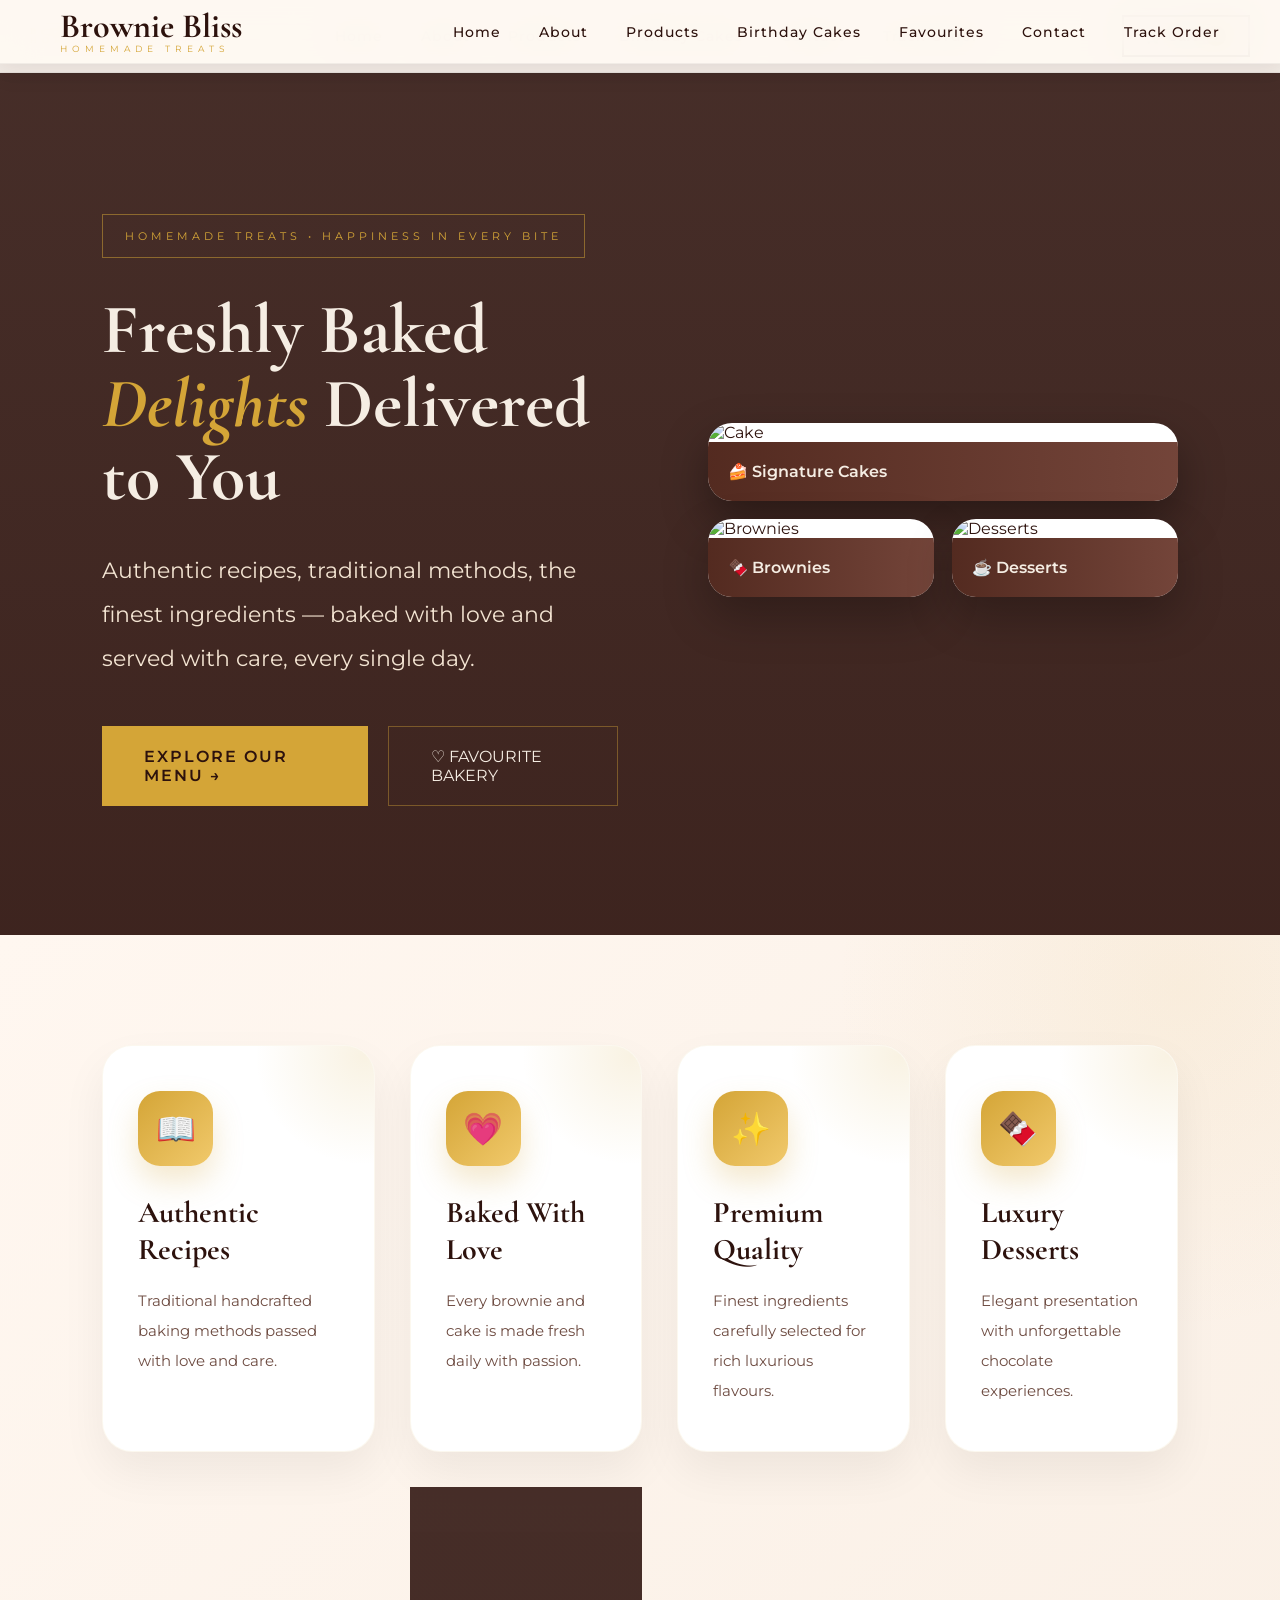
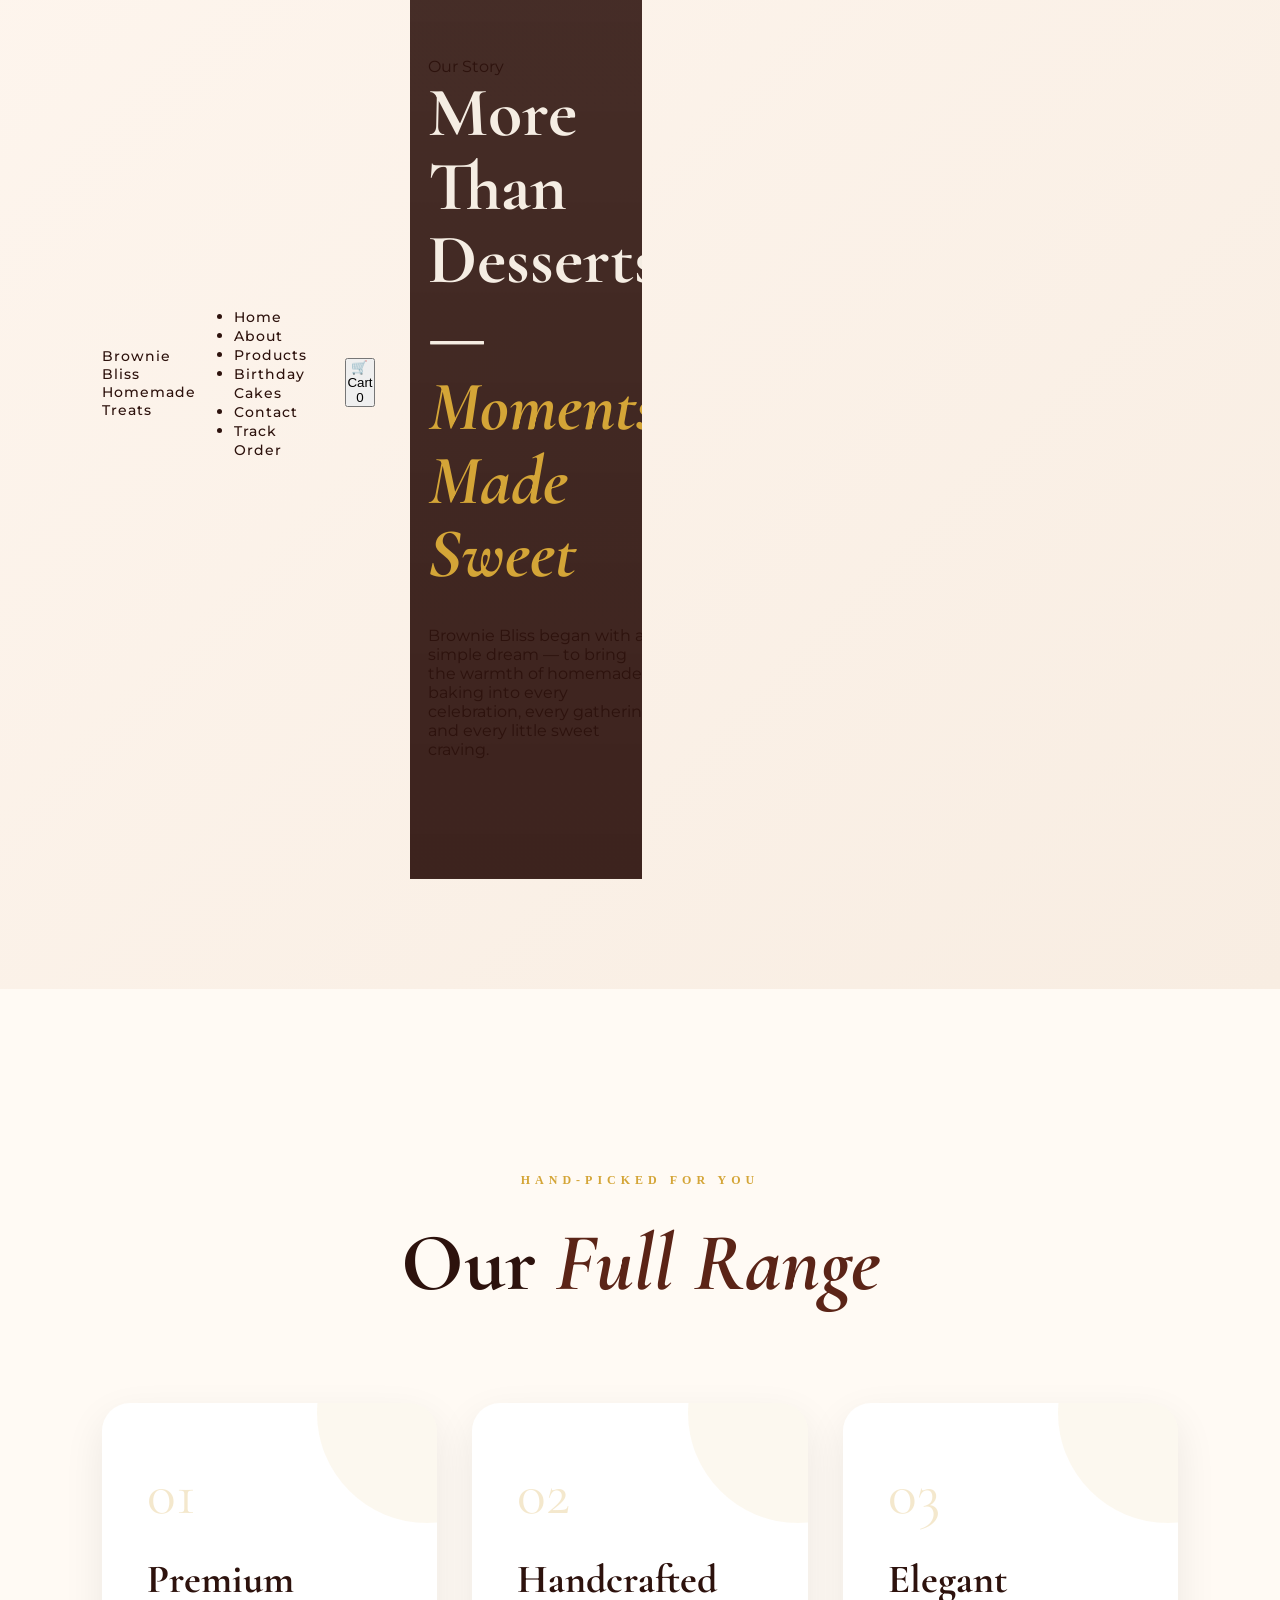
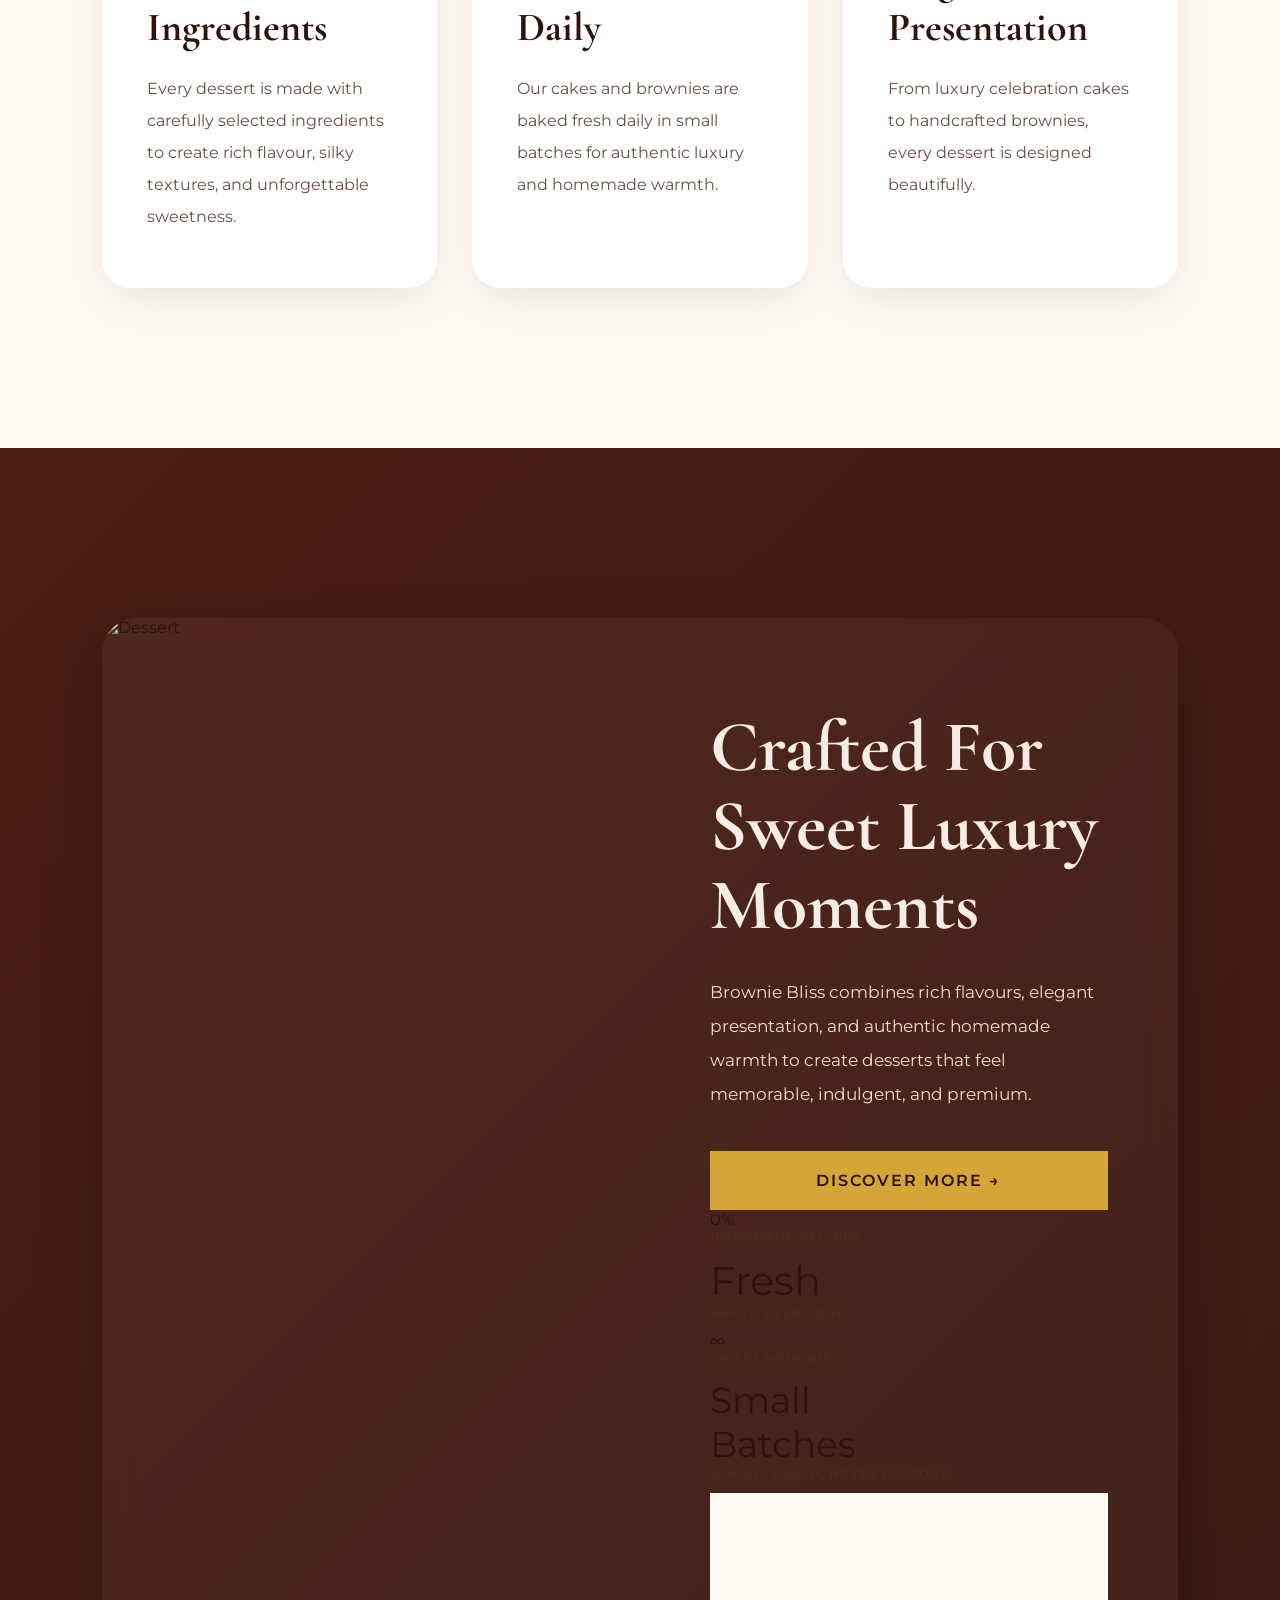
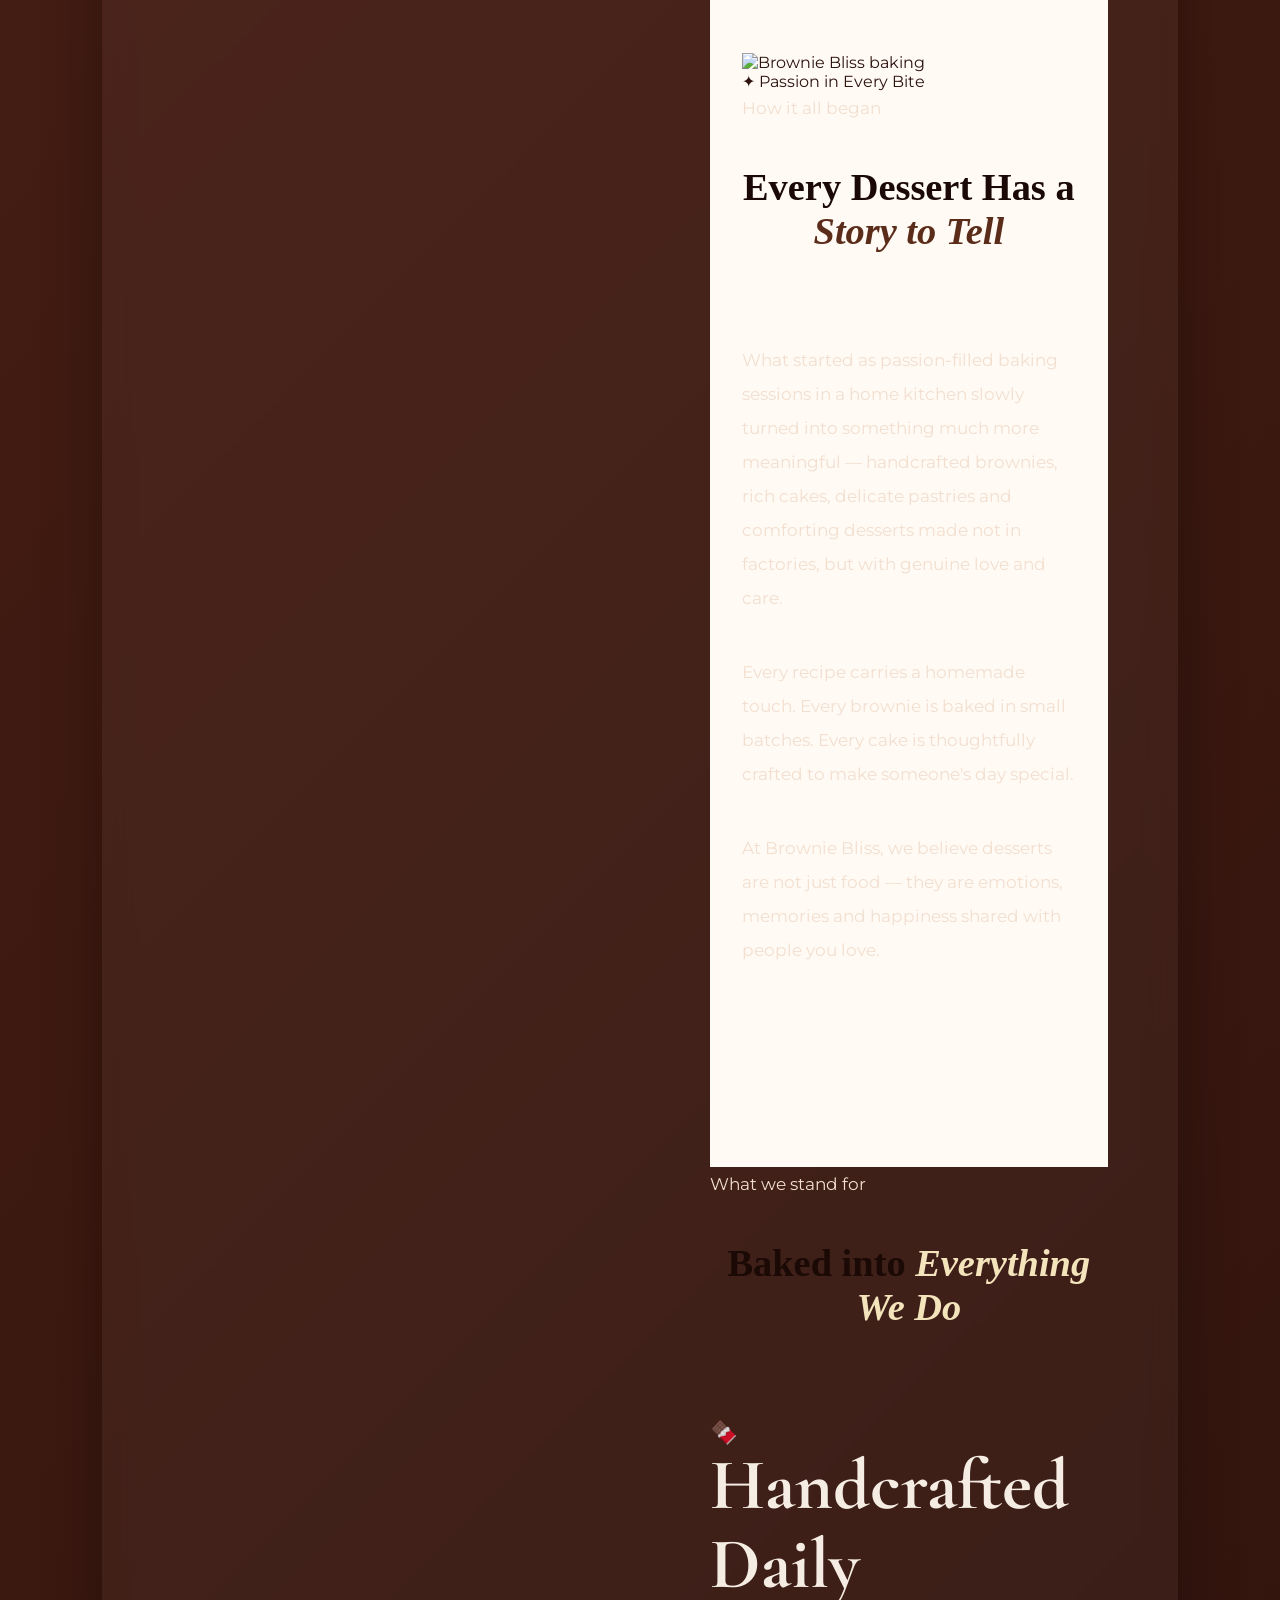
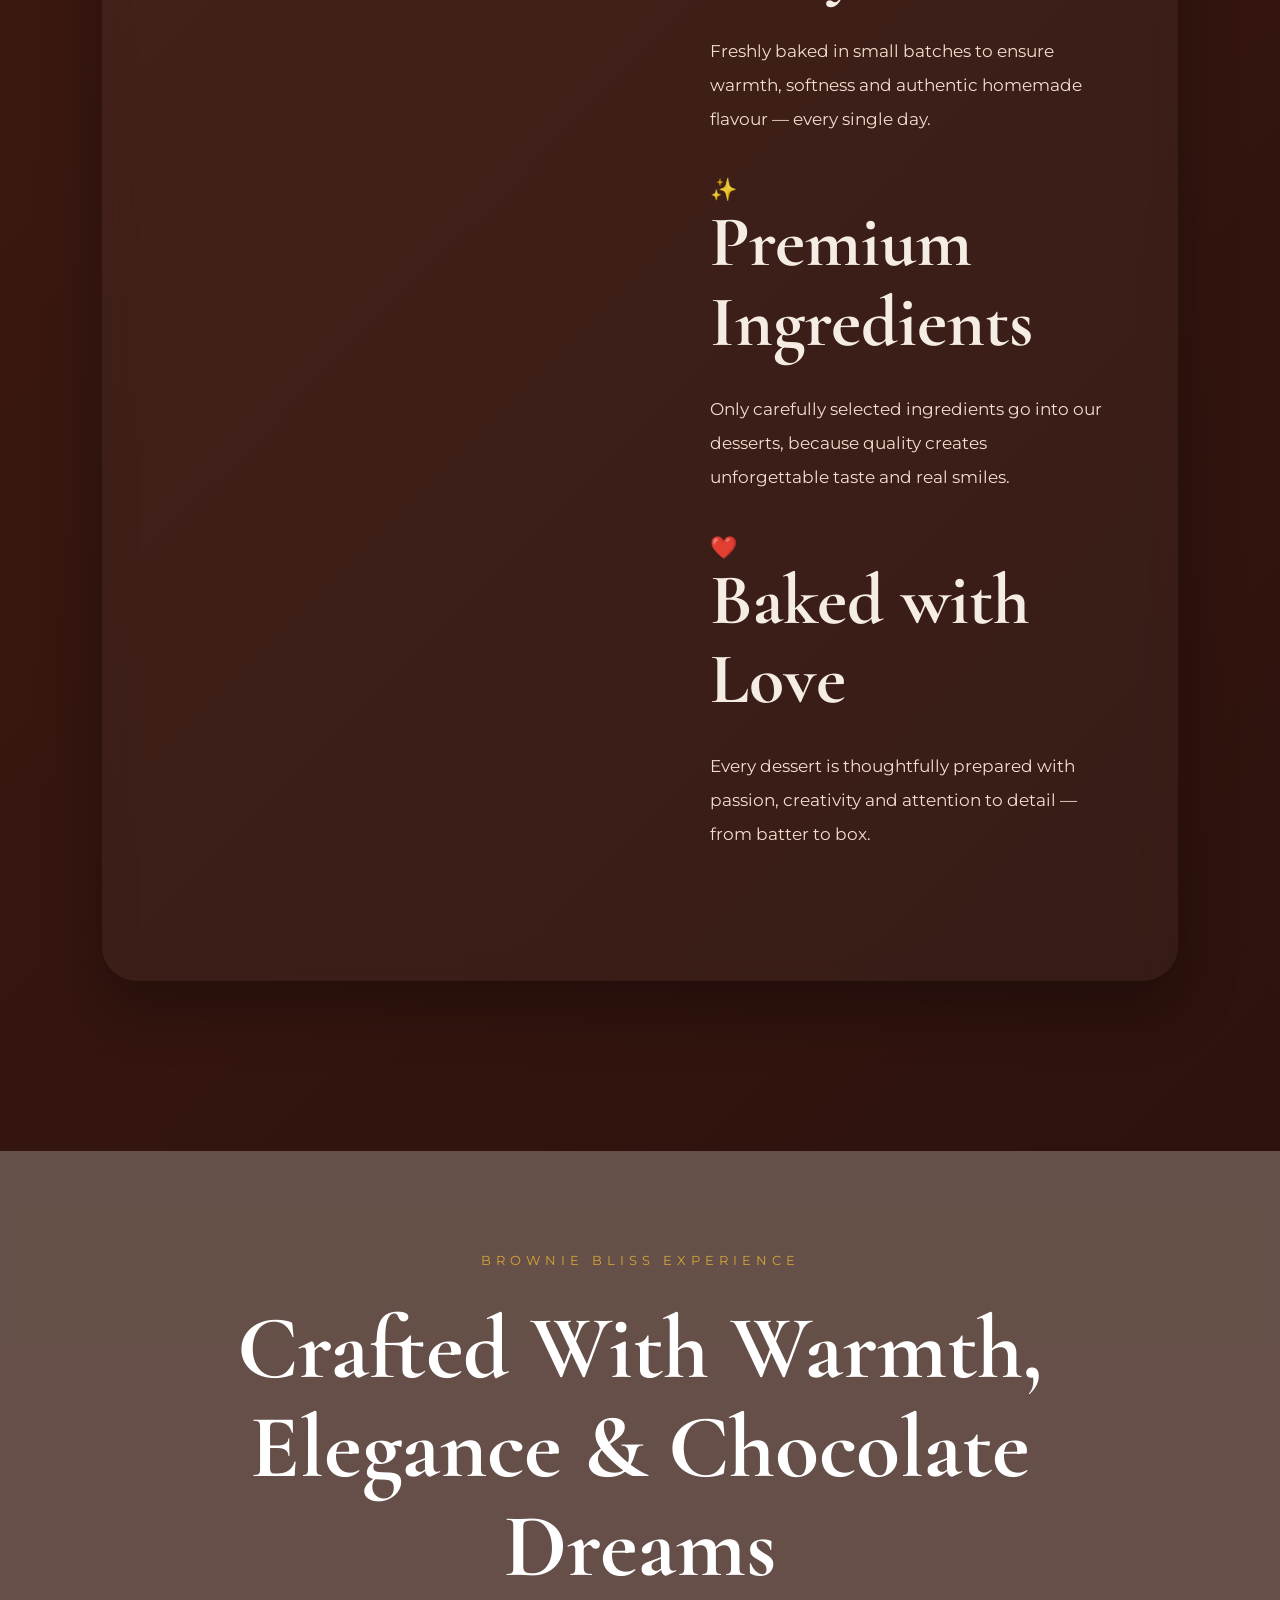
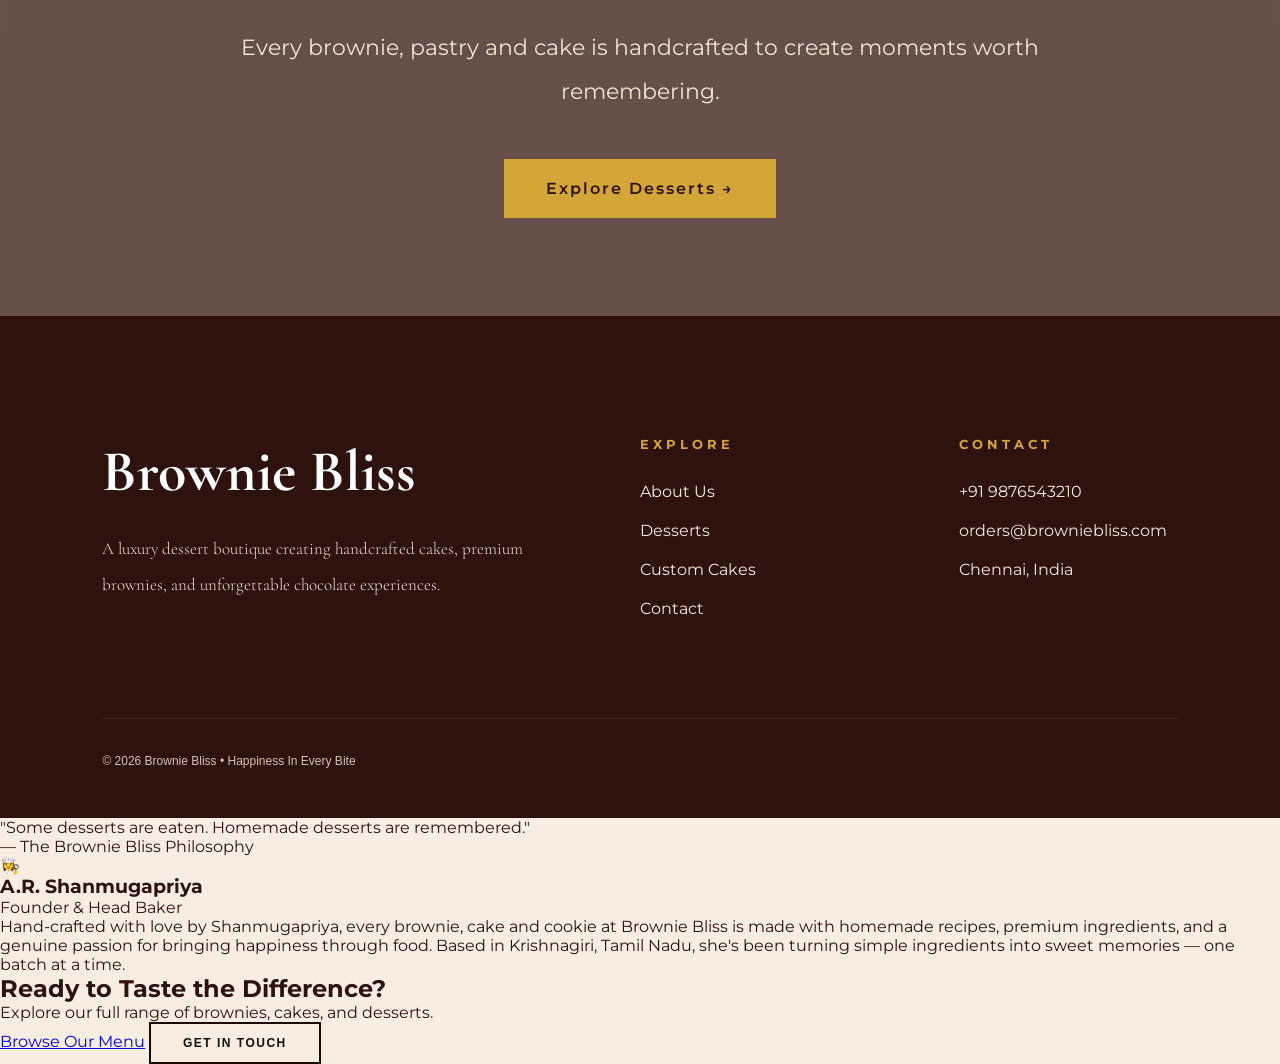
==== commit c9a08c65: "Merge branch 'main' into fix-mobile-navbar" ====
--- a/public/about.html
+++ b/public/about.html
@@ -1,5 +1,11 @@
 <!DOCTYPE html>
 <html lang="en">
+
+<head>
+  <meta charset="UTF-8" />
+  <meta name="viewport" content="width=device-width, initial-scale=1.0"/>
+
+  <title>Brownie Bliss | About</title>
 <head>
   <meta charset="UTF-8">
   <meta name="viewport" content="width=device-width, initial-scale=1.0">
@@ -55,9 +61,1175 @@
  <link rel="stylesheet" href="style.css">
 <section class="about-section">
 
-  <div class="about-bg-pattern"></div>
-
-  <div class="about-inner">
+  <link rel="preconnect" href="https://fonts.googleapis.com">
+  <link rel="preconnect" href="https://fonts.gstatic.com" crossorigin>
+
+  <link href="https://fonts.googleapis.com/css2?family=Cormorant+Garamond:wght@400;500;600;700&family=Montserrat:wght@300;400;500;600&display=swap" rel="stylesheet">
+
+  <style>
+
+    *{
+      margin:0;
+      padding:0;
+      box-sizing:border-box;
+    }
+
+    :root{
+      --dark:#2d120d;
+      --brown:#4a1f14;
+      --brown2:#5b2417;
+      --gold:#d4a537;
+      --cream:#f5ede3;
+      --light:#fffaf4;
+    }
+
+    html{
+      scroll-behavior:smooth;
+    }
+
+    body{
+      font-family:'Montserrat',sans-serif;
+      background:var(--light);
+      overflow-x:hidden;
+      color:#2d120d;
+    }
+
+    body::before{
+      content:'';
+      position:fixed;
+      inset:0;
+      background:url('https://grainy-gradients.vercel.app/noise.svg');
+      opacity:0.04;
+      pointer-events:none;
+      z-index:9999;
+    }
+
+    /* =========================
+       NAVBAR
+    ========================= */
+
+    header{
+      position:fixed;
+      width:100%;
+      top:0;
+      z-index:1000;
+
+      backdrop-filter:blur(18px);
+
+      background:
+      rgba(255,250,244,0.92);
+
+      border-bottom:
+      1px solid rgba(0,0,0,0.05);
+    }
+
+    .navbar{
+      max-width:1450px;
+      margin:auto;
+
+      padding:10px 60px;
+
+      display:flex;
+      align-items:center;
+      justify-content:space-between;
+    }
+
+    .logo{
+      text-decoration:none;
+    }
+
+    .logo h1{
+      font-size:34px;
+      color:var(--dark);
+      font-family:'Cormorant Garamond',serif;
+      line-height:1;
+    }
+
+    .logo span{
+      color:var(--gold);
+      font-size:9px;
+      letter-spacing:5px;
+    }
+
+    nav{
+      display:flex;
+      gap:38px;
+    }
+
+    nav a{
+      text-decoration:none;
+      color:var(--dark);
+      font-size:14px;
+      font-weight:500;
+      letter-spacing:1px;
+      position:relative;
+      transition:0.4s ease;
+    }
+
+    nav a::after{
+      content:'';
+      position:absolute;
+      left:0;
+      bottom:-8px;
+      width:0%;
+      height:2px;
+      background:var(--gold);
+      transition:0.4s ease;
+    }
+
+    nav a:hover{
+      color:var(--gold);
+    }
+
+    nav a:hover::after{
+      width:100%;
+    }
+
+    /* =========================
+       HERO
+    ========================= */
+
+    .hero{
+
+      min-height:100vh;
+
+      display:flex;
+      align-items:center;
+
+      padding:170px 8% 120px;
+
+      background:
+      linear-gradient(
+      rgba(45,18,13,0.88),
+      rgba(45,18,13,0.92)
+      ),
+
+      url('https://images.unsplash.com/photo-1519864600265-abb23847ef2c?q=80&w=1600&auto=format&fit=crop');
+
+      background-size:cover;
+      background-position:center;
+
+      position:relative;
+      overflow:hidden;
+    }
+
+    .hero-wrapper{
+
+      max-width:1450px;
+
+      margin:auto;
+
+      width:100%;
+
+      display:grid;
+
+      grid-template-columns:1.1fr 1fr;
+
+      gap:90px;
+
+      align-items:center;
+
+      position:relative;
+      z-index:2;
+    }
+
+    .hero-tag{
+
+      display:inline-block;
+
+      border:
+      1px solid rgba(212,165,55,0.5);
+
+      color:var(--gold);
+
+      padding:14px 22px;
+
+      letter-spacing:4px;
+
+      font-size:11px;
+
+      margin-bottom:35px;
+    }
+
+    .hero-title{
+
+      font-family:'Cormorant Garamond',serif;
+
+      font-size:70px;
+
+      line-height:1.05;
+      
+       max-width:600px;
+
+      color:var(--cream);
+
+      margin-bottom:35px;
+    }
+
+    .hero-title span{
+      color:var(--gold);
+      font-style:italic;
+    }
+
+    .hero-subtitle{
+
+      color:#f3e4d2;
+
+      font-size:22px;
+
+      line-height:2;
+
+      max-width:650px;
+
+      margin-bottom:45px;
+    }
+
+    .hero-buttons{
+      display:flex;
+      gap:20px;
+    }
+
+    .primary-btn,
+    .secondary-btn{
+
+      text-decoration:none;
+
+      display:inline-flex;
+
+      align-items:center;
+
+      justify-content:center;
+    }
+
+    .primary-btn{
+
+      padding:20px 42px;
+
+      background:var(--gold);
+
+      color:#2d120d;
+
+      border:none;
+
+      font-weight:600;
+
+      letter-spacing:2px;
+
+      transition:0.4s ease;
+    }
+
+    .primary-btn:hover{
+      transform:translateY(-5px);
+      box-shadow:0 15px 35px rgba(212,165,55,0.3);
+    }
+
+    .secondary-btn{
+
+      padding:20px 42px;
+
+      background:transparent;
+
+      border:
+      1px solid rgba(212,165,55,0.4);
+
+      color:var(--cream);
+
+      transition:0.4s ease;
+    }
+
+    .secondary-btn:hover{
+      background:rgba(255,255,255,0.08);
+    }
+
+    /* HERO IMAGES */
+
+    .hero-images{
+      display:grid;
+      grid-template-columns:1fr 1fr;
+      gap:18px;
+    }
+
+    .large-card{
+      grid-column:span 2;
+
+      background:#fff;
+
+      border-radius:24px;
+
+      overflow:hidden;
+
+      box-shadow:
+      0 20px 45px rgba(0,0,0,0.35);
+
+      transition:0.6s ease;
+    }
+
+    .large-card:hover{
+      transform:translateY(-10px);
+    }
+
+    .large-card img{
+      width:100%;
+      height:320px;
+      object-fit:cover;
+    }
+
+    .card-label{
+      padding:20px;
+
+      background:
+      linear-gradient(
+      90deg,
+      rgba(74,31,20,0.95),
+      rgba(91,36,23,0.85)
+      );
+
+      color:var(--cream);
+
+      font-weight:600;
+    }
+
+    .small-card{
+
+      background:#fff;
+
+      border-radius:24px;
+
+      overflow:hidden;
+
+      box-shadow:
+      0 20px 45px rgba(0,0,0,0.25);
+
+      transition:0.6s ease;
+    }
+
+    .small-card:hover{
+      transform:translateY(-10px);
+    }
+
+    .small-card img{
+      width:100%;
+      height:220px;
+      object-fit:cover;
+    }
+
+    /* =========================
+       PREMIUM FEATURES
+    ========================= */
+
+    .premium-features{
+
+      padding:110px 8%;
+
+      background:
+      linear-gradient(
+      135deg,
+      #fff7f0 0%,
+      #f8ede2 100%
+      );
+
+      position:relative;
+
+      overflow:hidden;
+    }
+
+    .premium-features::before{
+
+      content:'';
+
+      position:absolute;
+
+      width:700px;
+      height:700px;
+
+      background:
+      radial-gradient(
+      circle,
+      rgba(212,165,55,0.08),
+      transparent 70%
+      );
+
+      top:-300px;
+      right:-250px;
+    }
+
+    .premium-features-wrapper{
+
+      max-width:1450px;
+
+      margin:auto;
+
+      display:grid;
+
+      grid-template-columns:repeat(4,1fr);
+
+      gap:35px;
+
+      position:relative;
+      z-index:2;
+    }
+
+    .premium-feature-card{
+
+      background:white;
+
+      border-radius:30px;
+
+      padding:45px 35px;
+
+      position:relative;
+
+      overflow:hidden;
+
+      transition:
+      transform 0.6s ease,
+      box-shadow 0.6s ease;
+
+      border:
+      1px solid rgba(212,165,55,0.08);
+
+      box-shadow:
+      0 20px 45px rgba(0,0,0,0.06);
+    }
+
+    .premium-feature-card:hover{
+
+      transform:
+      translateY(-15px);
+
+      box-shadow:
+      0 35px 70px rgba(0,0,0,0.12);
+    }
+
+    .feature-glow{
+
+      position:absolute;
+
+      width:220px;
+      height:220px;
+
+      border-radius:50%;
+
+      background:
+      radial-gradient(
+      circle,
+      rgba(212,165,55,0.14),
+      transparent 70%
+      );
+
+      top:-100px;
+      right:-100px;
+    }
+
+    .premium-icon{
+
+      width:75px;
+      height:75px;
+
+      border-radius:22px;
+
+      background:
+      linear-gradient(
+      135deg,
+      #d4a537,
+      #f1c96b
+      );
+
+      display:flex;
+      align-items:center;
+      justify-content:center;
+
+      font-size:32px;
+
+      margin-bottom:28px;
+
+      box-shadow:
+      0 15px 30px rgba(212,165,55,0.25);
+    }
+
+    .premium-feature-card h3{
+
+      font-size:30px;
+
+      color:#2d120d;
+
+      margin-bottom:18px;
+
+      font-family:'Cormorant Garamond',serif;
+    }
+
+    .premium-feature-card p{
+
+      color:#6e4c42;
+
+      line-height:2;
+
+      font-size:15px;
+    }
+
+    /* =========================
+       STORY
+    ========================= */
+
+    .story{
+
+      padding:160px 8%;
+
+      background:var(--light);
+    }
+
+    .section-title{
+      text-align:center;
+      margin-bottom:90px;
+    }
+
+    .section-title span{
+
+      color:var(--gold);
+
+      letter-spacing:5px;
+
+      font-size:12px;
+    }
+
+    .section-title h2{
+
+      font-family:'Cormorant Garamond',serif;
+
+      font-size:82px;
+
+      margin-top:20px;
+
+      color:var(--dark);
+    }
+
+    .section-title h2 em{
+      color:var(--brown2);
+      font-style:italic;
+    }
+
+    .story-grid{
+
+      max-width:1450px;
+
+      margin:auto;
+
+      display:grid;
+
+      grid-template-columns:repeat(3,1fr);
+
+      gap:35px;
+    }
+
+    .story-card{
+
+      background:white;
+
+      border-radius:28px;
+
+      padding:55px 45px;
+
+      position:relative;
+
+      overflow:hidden;
+
+      transition:0.6s ease;
+
+      box-shadow:
+      0 15px 40px rgba(0,0,0,0.08);
+    }
+
+    .story-card::before{
+      content:'';
+
+      position:absolute;
+
+      width:220px;
+      height:220px;
+
+      border-radius:50%;
+
+      background:
+      rgba(212,165,55,0.08);
+
+      top:-100px;
+      right:-100px;
+    }
+
+    .story-card:hover{
+      transform:translateY(-14px);
+
+      box-shadow:
+      0 30px 60px rgba(0,0,0,0.12);
+    }
+
+    .story-number{
+
+      font-size:60px;
+
+      color:rgba(212,165,55,0.25);
+
+      font-family:'Cormorant Garamond',serif;
+
+      margin-bottom:25px;
+    }
+
+    .story-card h3{
+
+      font-size:40px;
+
+      color:var(--dark);
+
+      margin-bottom:22px;
+
+      font-family:'Cormorant Garamond',serif;
+    }
+
+    .story-card p{
+
+      color:#6d4b42;
+
+      line-height:2;
+
+      font-size:16px;
+    }
+
+    /* =========================
+       EXPERIENCE
+    ========================= */
+
+    .experience{
+
+      padding:170px 8%;
+
+      background:
+      linear-gradient(
+      135deg,
+      #4a1f14,
+      #2d120d
+      );
+    }
+
+    .experience-box{
+
+      max-width:1450px;
+
+      margin:auto;
+
+      display:grid;
+
+      grid-template-columns:1fr 1fr;
+
+      border-radius:35px;
+
+      overflow:hidden;
+
+      background:
+      rgba(255,255,255,0.04);
+
+      backdrop-filter:blur(14px);
+
+      box-shadow:
+      0 25px 60px rgba(0,0,0,0.3);
+    }
+
+    .experience-image img{
+      width:100%;
+      height:100%;
+      object-fit:cover;
+    }
+
+    .experience-content{
+
+      padding:90px 70px;
+
+      display:flex;
+      flex-direction:column;
+      justify-content:center;
+    }
+
+    .experience-content h3{
+
+      font-size:72px;
+
+      color:var(--cream);
+
+      line-height:1.1;
+
+      margin-bottom:30px;
+
+      font-family:'Cormorant Garamond',serif;
+    }
+
+    .experience-content p{
+
+      color:#f2dfcf;
+
+      line-height:2;
+
+      font-size:17px;
+
+      margin-bottom:40px;
+    }
+
+    /* =========================
+       LUXURY BANNER
+    ========================= */
+
+    .luxury-banner{
+
+      position:relative;
+
+      height:85vh;
+
+      background:
+      url('https://images.unsplash.com/photo-1488477181946-6428a0291777?q=80&w=1600&auto=format&fit=crop');
+
+      background-size:cover;
+      background-position:center;
+
+      display:flex;
+      align-items:center;
+      justify-content:center;
+
+      overflow:hidden;
+    }
+
+    .luxury-overlay{
+
+      position:absolute;
+      inset:0;
+
+      background:
+      linear-gradient(
+      rgba(45,18,13,0.72),
+      rgba(45,18,13,0.72)
+      );
+
+      backdrop-filter:blur(2px);
+    }
+
+    .luxury-content{
+
+      position:relative;
+      z-index:2;
+
+      text-align:center;
+
+      max-width:1000px;
+
+      padding:0 20px;
+    }
+
+    .luxury-content span{
+
+      color:var(--gold);
+
+      letter-spacing:5px;
+
+      font-size:13px;
+
+      text-transform:uppercase;
+    }
+
+    .luxury-content h2{
+
+      font-family:'Cormorant Garamond',serif;
+
+      font-size:90px;
+
+      color:white;
+
+      line-height:1.1;
+
+      margin:30px 0;
+    }
+
+    .luxury-content p{
+
+      color:#f3e4d2;
+
+      font-size:22px;
+
+      line-height:2;
+
+      margin-bottom:45px;
+    }
+
+    /* =========================
+       FOOTER
+    ========================= */
+
+    footer{
+
+      background:#2d120d;
+
+      padding:120px 8% 50px;
+    }
+
+    .footer-grid{
+
+      max-width:1450px;
+
+      margin:auto;
+
+      display:grid;
+
+      grid-template-columns:2fr 1fr 1fr;
+
+      gap:100px;
+    }
+
+    .footer-brand h2{
+
+      color:white;
+
+      font-size:58px;
+
+      margin-bottom:24px;
+
+      font-family:'Cormorant Garamond',serif;
+    }
+
+    .footer-brand p{
+
+      color:#f2dfcf;
+
+      line-height:2.1;
+
+      font-size:17px;
+
+      max-width:500px;
+    }
+
+    .footer-links h4{
+
+      color:var(--gold);
+
+      margin-bottom:30px;
+
+      letter-spacing:4px;
+
+      font-size:13px;
+    }
+
+    .footer-links a{
+
+      display:block;
+
+      text-decoration:none;
+
+      color:#f7ead8;
+
+      margin-bottom:20px;
+
+      font-size:16px;
+
+      transition:0.4s ease;
+    }
+
+    .footer-links a:hover{
+      color:var(--gold);
+      transform:translateX(8px);
+    }
+
+    .footer-bottom{
+
+      border-top:
+      1px solid rgba(255,255,255,0.08);
+
+      margin-top:80px;
+
+      padding-top:35px;
+
+      text-align:center;
+
+      color:#d5c2af;
+    }
+
+    /* =========================
+       RESPONSIVE
+    ========================= */
+
+    @media(max-width:1200px){
+
+      .hero-title{
+        font-size:74px;
+      }
+
+      .story-grid{
+        grid-template-columns:repeat(2,1fr);
+      }
+
+      .experience-box{
+        grid-template-columns:1fr;
+      }
+
+      .luxury-content h2{
+        font-size:58px;
+      }
+
+    }
+
+    @media(max-width:1100px){
+
+      .premium-features-wrapper{
+        grid-template-columns:repeat(2,1fr);
+      }
+
+    }
+
+    @media(max-width:900px){
+
+      nav{
+        display:none;
+      }
+
+      .hero-wrapper,
+      .footer-grid{
+        grid-template-columns:1fr;
+      }
+
+      .story-grid{
+        grid-template-columns:1fr;
+      }
+
+      .hero-images{
+        margin-top:40px;
+      }
+
+    }
+
+    @media(max-width:700px){
+
+      .premium-features-wrapper{
+        grid-template-columns:1fr;
+      }
+
+    }
+
+    @media(max-width:600px){
+
+      .navbar{
+        padding:20px;
+      }
+
+      .hero,
+      .story,
+      .experience,
+      .luxury-banner,
+      footer{
+        padding-left:20px;
+        padding-right:20px;
+      }
+
+      .hero-title,
+      .section-title h2,
+      .experience-content h3,
+      .luxury-content h2{
+        font-size:48px;
+      }
+
+      .hero-subtitle,
+      .luxury-content p{
+        font-size:17px;
+      }
+
+      .hero-buttons{
+        flex-direction:column;
+      }
+
+    }
+
+  </style>
+
+</head>
+
+<body>
+
+  <!-- NAVBAR -->
+
+  <header>
+
+    <div class="navbar">
+
+      <a href="index.html" class="logo">
+        <h1>Brownie Bliss</h1>
+        <span>HOMEMADE TREATS</span>
+      </a>
+
+      <nav>
+        <a href="index.html">Home</a>
+        <a href="about.html">About</a>
+        <a href="products.html">Products</a>
+        <a href="birthday.html">Birthday Cakes</a>
+        <a href="favourites.html">Favourites</a>
+        <a href="contact.html">Contact</a>
+        <a href="track.html">Track Order</a>
+      </nav>
+
+    </div>
+
+  </header>
+
+  <!-- HERO -->
+
+  <section class="hero">
+
+    <div class="hero-wrapper">
+
+      <div>
+
+        <div class="hero-tag">
+          HOMEMADE TREATS • HAPPINESS IN EVERY BITE
+        </div>
+
+        <h1 class="hero-title">
+          Freshly Baked
+          <span>Delights</span>
+          Delivered to You
+        </h1>
+
+        <p class="hero-subtitle">
+          Authentic recipes, traditional methods,
+          the finest ingredients — baked with love
+          and served with care, every single day.
+        </p>
+
+        <div class="hero-buttons">
+
+          <a href="products.html" class="primary-btn">
+            EXPLORE OUR MENU →
+          </a>
+
+          <a href="favourites.html" class="secondary-btn">
+            ♡ FAVOURITE BAKERY
+          </a>
+
+        </div>
+
+      </div>
+
+      <div class="hero-images">
+
+        <div class="large-card">
+
+          <img
+            src="https://images.unsplash.com/photo-1578985545062-69928b1d9587?q=80&w=1200&auto=format&fit=crop"
+            alt="Cake"
+          >
+
+          <div class="card-label">
+            🍰 Signature Cakes
+          </div>
+
+        </div>
+
+        <div class="small-card">
+
+          <img
+            src="https://images.unsplash.com/photo-1606313564200-e75d5e30476c?q=80&w=1200&auto=format&fit=crop"
+            alt="Brownies"
+          >
+
+          <div class="card-label">
+            🍫 Brownies
+          </div>
+
+        </div>
+
+        <div class="small-card">
+
+          <img
+            src="https://images.unsplash.com/photo-1488477181946-6428a0291777?q=80&w=1200&auto=format&fit=crop"
+            alt="Desserts"
+          >
+
+          <div class="card-label">
+            ☕ Desserts
+          </div>
+
+        </div>
+
+      </div>
+
+    </div>
+
+  </section>
+
+  <!-- PREMIUM FEATURES -->
+
+  <section class="premium-features">
+
+    <div class="premium-features-wrapper">
+
+      <div class="premium-feature-card">
+
+        <div class="feature-glow"></div>
+
+        <div class="premium-icon">
+          📖
+        </div>
+
+        <h3>Authentic Recipes</h3>
+
+        <p>
+          Traditional handcrafted baking methods
+          passed with love and care.
+        </p>
+
+      </div>
+
+      <div class="premium-feature-card">
+
+        <div class="feature-glow"></div>
+
+        <div class="premium-icon">
+          💗
+        </div>
+
+        <h3>Baked With Love</h3>
+
+        <p>
+          Every brownie and cake is made
+          fresh daily with passion.
+        </p>
+
+      </div>
+
+      <div class="premium-feature-card">
+
+        <div class="feature-glow"></div>
+
+        <div class="premium-icon">
+          ✨
+        </div>
+
+        <h3>Premium Quality</h3>
+
+        <p>
+          Finest ingredients carefully selected
+          for rich luxurious flavours.
+        </p>
+
+      </div>
+
+      <div class="premium-feature-card">
+
+        <div class="feature-glow"></div>
+
+        <div class="premium-icon">
+          🍫
+        </div>
+
+        <h3>Luxury Desserts</h3>
+
+        <p>
+          Elegant presentation with unforgettable
+          chocolate experiences.
+        </p>
+
+      </div>
 
   <!-- Nav -->
   <nav>
@@ -86,6 +1258,105 @@
       <div class="hero-badge">Made with ❤️ in Krishnagiri</div>
     </div>
   </section>
+
+  </section>
+
+  <!-- STORY -->
+
+  <section class="story">
+
+    <div class="section-title">
+
+      <span>HAND-PICKED FOR YOU</span>
+
+      <h2>
+        Our
+        <em>Full Range</em>
+      </h2>
+
+    </div>
+
+    <div class="story-grid">
+
+      <div class="story-card">
+
+        <div class="story-number">01</div>
+
+        <h3>Premium Ingredients</h3>
+
+        <p>
+          Every dessert is made with carefully selected
+          ingredients to create rich flavour,
+          silky textures, and unforgettable sweetness.
+        </p>
+
+      </div>
+
+      <div class="story-card">
+
+        <div class="story-number">02</div>
+
+        <h3>Handcrafted Daily</h3>
+
+        <p>
+          Our cakes and brownies are baked fresh daily
+          in small batches for authentic luxury
+          and homemade warmth.
+        </p>
+
+      </div>
+
+      <div class="story-card">
+
+        <div class="story-number">03</div>
+
+        <h3>Elegant Presentation</h3>
+
+        <p>
+          From luxury celebration cakes
+          to handcrafted brownies,
+          every dessert is designed beautifully.
+        </p>
+
+      </div>
+
+    </div>
+
+  </section>
+
+  <!-- EXPERIENCE -->
+
+  <section class="experience">
+
+    <div class="experience-box">
+
+      <div class="experience-image">
+
+        <img
+          src="https://sweetsbyjess.com/wp-content/uploads/2023/05/The_Best_Sea_Salt_Caramel_Cake_Recipe_Texture_Contrast_Lux_e612df45-0742-47e9-b989-82d179987b91-1024x683.png"
+          alt="Dessert"
+        >
+
+      </div>
+
+      <div class="experience-content">
+
+        <h3>
+          Crafted For Sweet
+          Luxury Moments
+        </h3>
+
+        <p>
+          Brownie Bliss combines rich flavours,
+          elegant presentation,
+          and authentic homemade warmth
+          to create desserts that feel memorable,
+          indulgent, and premium.
+        </p>
+
+        <a href="products.html" class="primary-btn">
+          DISCOVER MORE →
+        </a>
 
   <!-- Stats -->
   <div class="stats">
@@ -146,6 +1417,84 @@
     </div>
   </section>
 
+  </section>
+
+  <!-- LUXURY BANNER -->
+
+  <section class="luxury-banner">
+
+    <div class="luxury-overlay"></div>
+
+    <div class="luxury-content">
+
+      <span>Brownie Bliss Experience</span>
+
+      <h2>
+        Crafted With Warmth,
+        Elegance & Chocolate Dreams
+      </h2>
+
+      <p>
+        Every brownie, pastry and cake is handcrafted
+        to create moments worth remembering.
+      </p>
+
+      <a href="products.html" class="primary-btn">
+        Explore Desserts →
+      </a>
+
+    </div>
+
+  </section>
+
+  <!-- FOOTER -->
+
+  <footer>
+
+    <div class="footer-grid">
+
+      <div class="footer-brand">
+
+        <h2>Brownie Bliss</h2>
+
+        <p>
+          A luxury dessert boutique creating handcrafted cakes,
+          premium brownies, and unforgettable chocolate experiences.
+        </p>
+
+      </div>
+
+      <div class="footer-links">
+
+        <h4>EXPLORE</h4>
+
+        <a href="about.html">About Us</a>
+        <a href="products.html">Desserts</a>
+        <a href="birthday.html">Custom Cakes</a>
+        <a href="contact.html">Contact</a>
+
+      </div>
+
+      <div class="footer-links">
+
+        <h4>CONTACT</h4>
+
+        <a href="#">+91 9876543210</a>
+        <a href="#">orders@browniebliss.com</a>
+        <a href="#">Chennai, India</a>
+
+      </div>
+
+    </div>
+
+    <div class="footer-bottom">
+      © 2026 Brownie Bliss • Happiness In Every Bite
+    </div>
+
+  </footer>
+
+</body>
+
   <!-- Quote -->
   <div class="quote-banner reveal">
     <p class="quote-text">"Some desserts are eaten. Homemade desserts are remembered."</p>
--- a/public/style.css
+++ b/public/style.css
@@ -9587,36 +9587,6 @@
   color: var(--gold);
 }
 
-/* ── FIX 5: Checkout & Cart Responsive Audit (OTP sizes & Keyboard scroll behavior) ── */
-@media (max-width: 480px) {
-  .checkout-overlay {
-    align-items: flex-start !important; /* Prevent off-screen vertical centering when keyboard is open */
-    overflow-y: auto !important;
-    padding: 20px 10px;
-    -webkit-overflow-scrolling: touch;
-  }
-  .checkout-modal {
-    margin: 20px auto !important; /* Centered with vertical safety spacing */
-    width: 100% !important;
-    max-width: 355px !important; /* Ensures it perfectly fits 375px screens with margin */
-  }
-  .checkout-body {
-    padding: 24px 16px !important; /* Gives more content room on small mobile widths */
-  }
-  .otp-container {
-    justify-content: center !important;
-    gap: 8px !important; /* Tightens gaps to fit exactly six 44px boxes */
-  }
-  .otp-box {
-    flex: 0 0 44px !important;
-    width: 44px !important;
-    height: 44px !important;
-    min-width: 44px !important;
-    min-height: 44px !important;
-    font-size: 20px !important; /* Adjusted slightly to look proportional inside 44px */
-  }
-}
-
 .birthday-slider::-webkit-scrollbar {
   display: none;
 }
--- a/public/style.css
+++ b/public/style.css
@@ -9587,36 +9587,6 @@
   color: var(--gold);
 }
 
-/* ── FIX 5: Checkout & Cart Responsive Audit (OTP sizes & Keyboard scroll behavior) ── */
-@media (max-width: 480px) {
-  .checkout-overlay {
-    align-items: flex-start !important; /* Prevent off-screen vertical centering when keyboard is open */
-    overflow-y: auto !important;
-    padding: 20px 10px;
-    -webkit-overflow-scrolling: touch;
-  }
-  .checkout-modal {
-    margin: 20px auto !important; /* Centered with vertical safety spacing */
-    width: 100% !important;
-    max-width: 355px !important; /* Ensures it perfectly fits 375px screens with margin */
-  }
-  .checkout-body {
-    padding: 24px 16px !important; /* Gives more content room on small mobile widths */
-  }
-  .otp-container {
-    justify-content: center !important;
-    gap: 8px !important; /* Tightens gaps to fit exactly six 44px boxes */
-  }
-  .otp-box {
-    flex: 0 0 44px !important;
-    width: 44px !important;
-    height: 44px !important;
-    min-width: 44px !important;
-    min-height: 44px !important;
-    font-size: 20px !important; /* Adjusted slightly to look proportional inside 44px */
-  }
-}
-
 .birthday-slider::-webkit-scrollbar {
   display: none;
 }
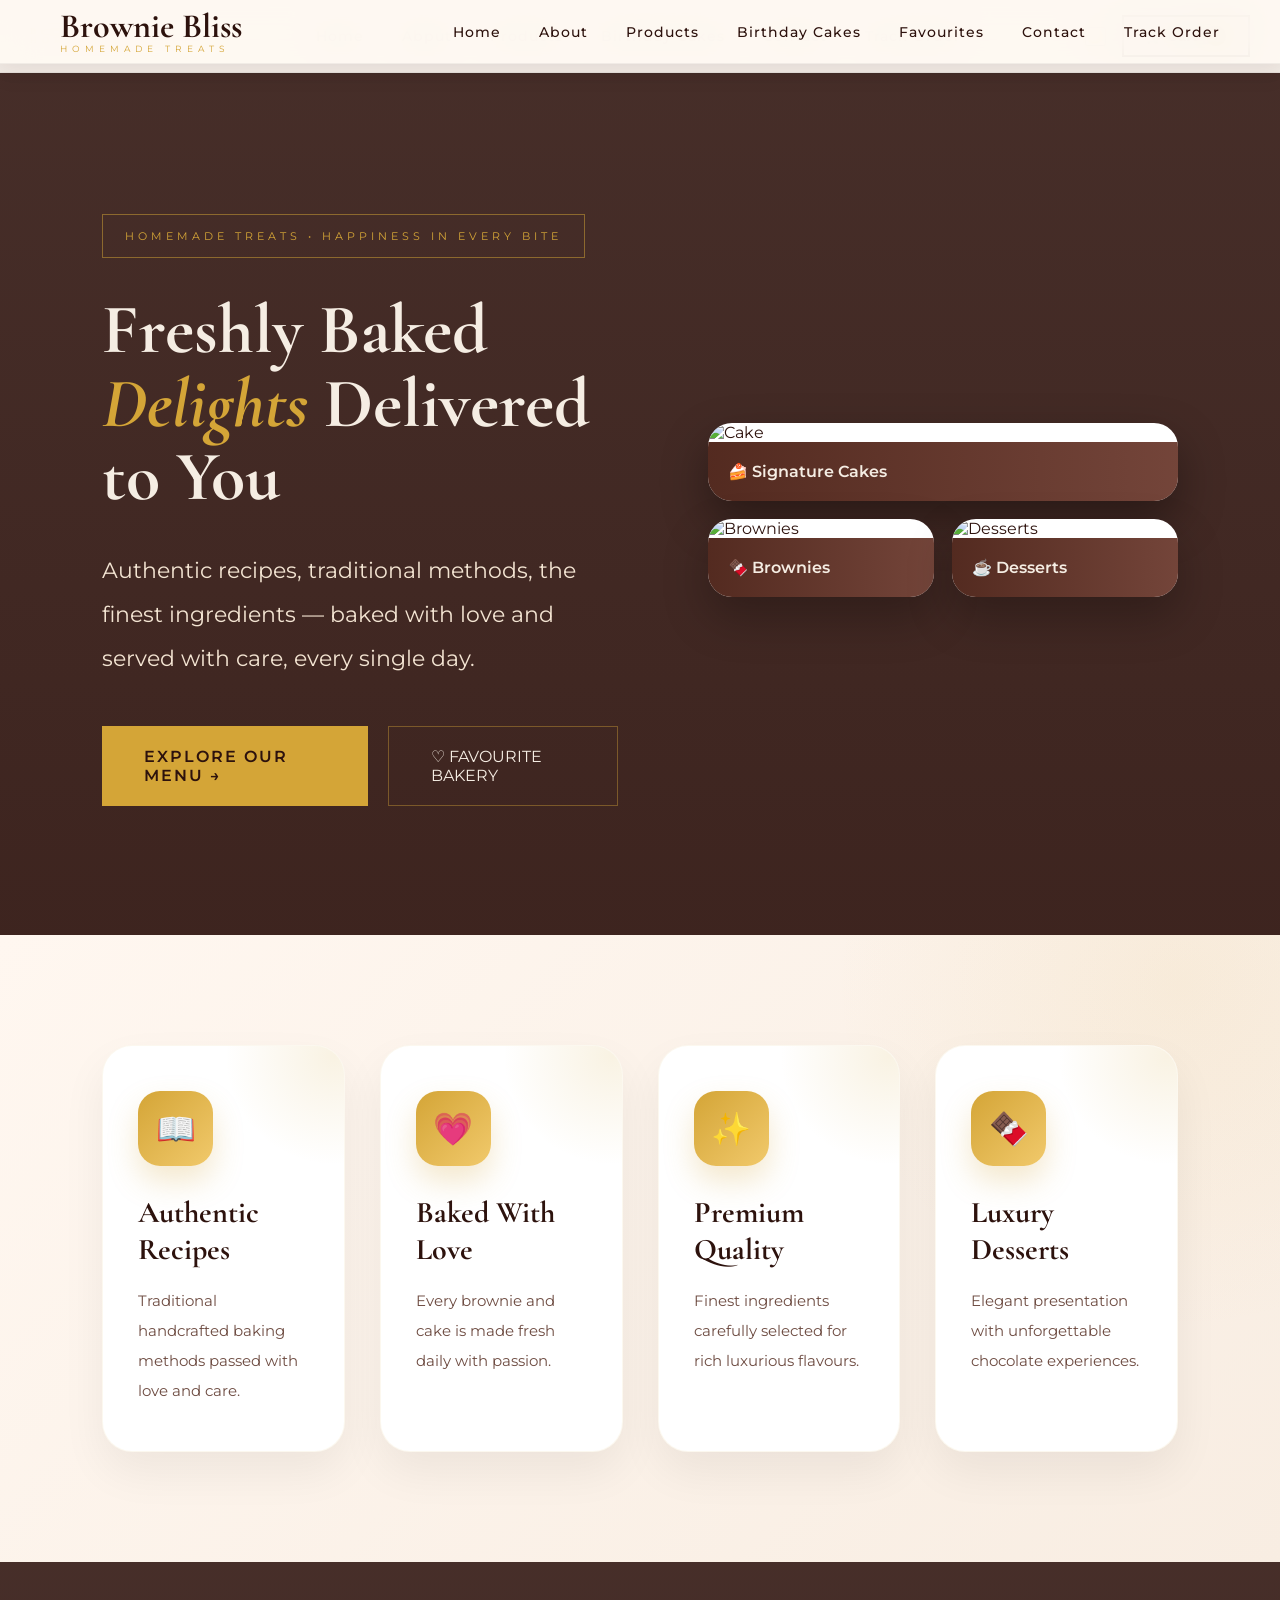
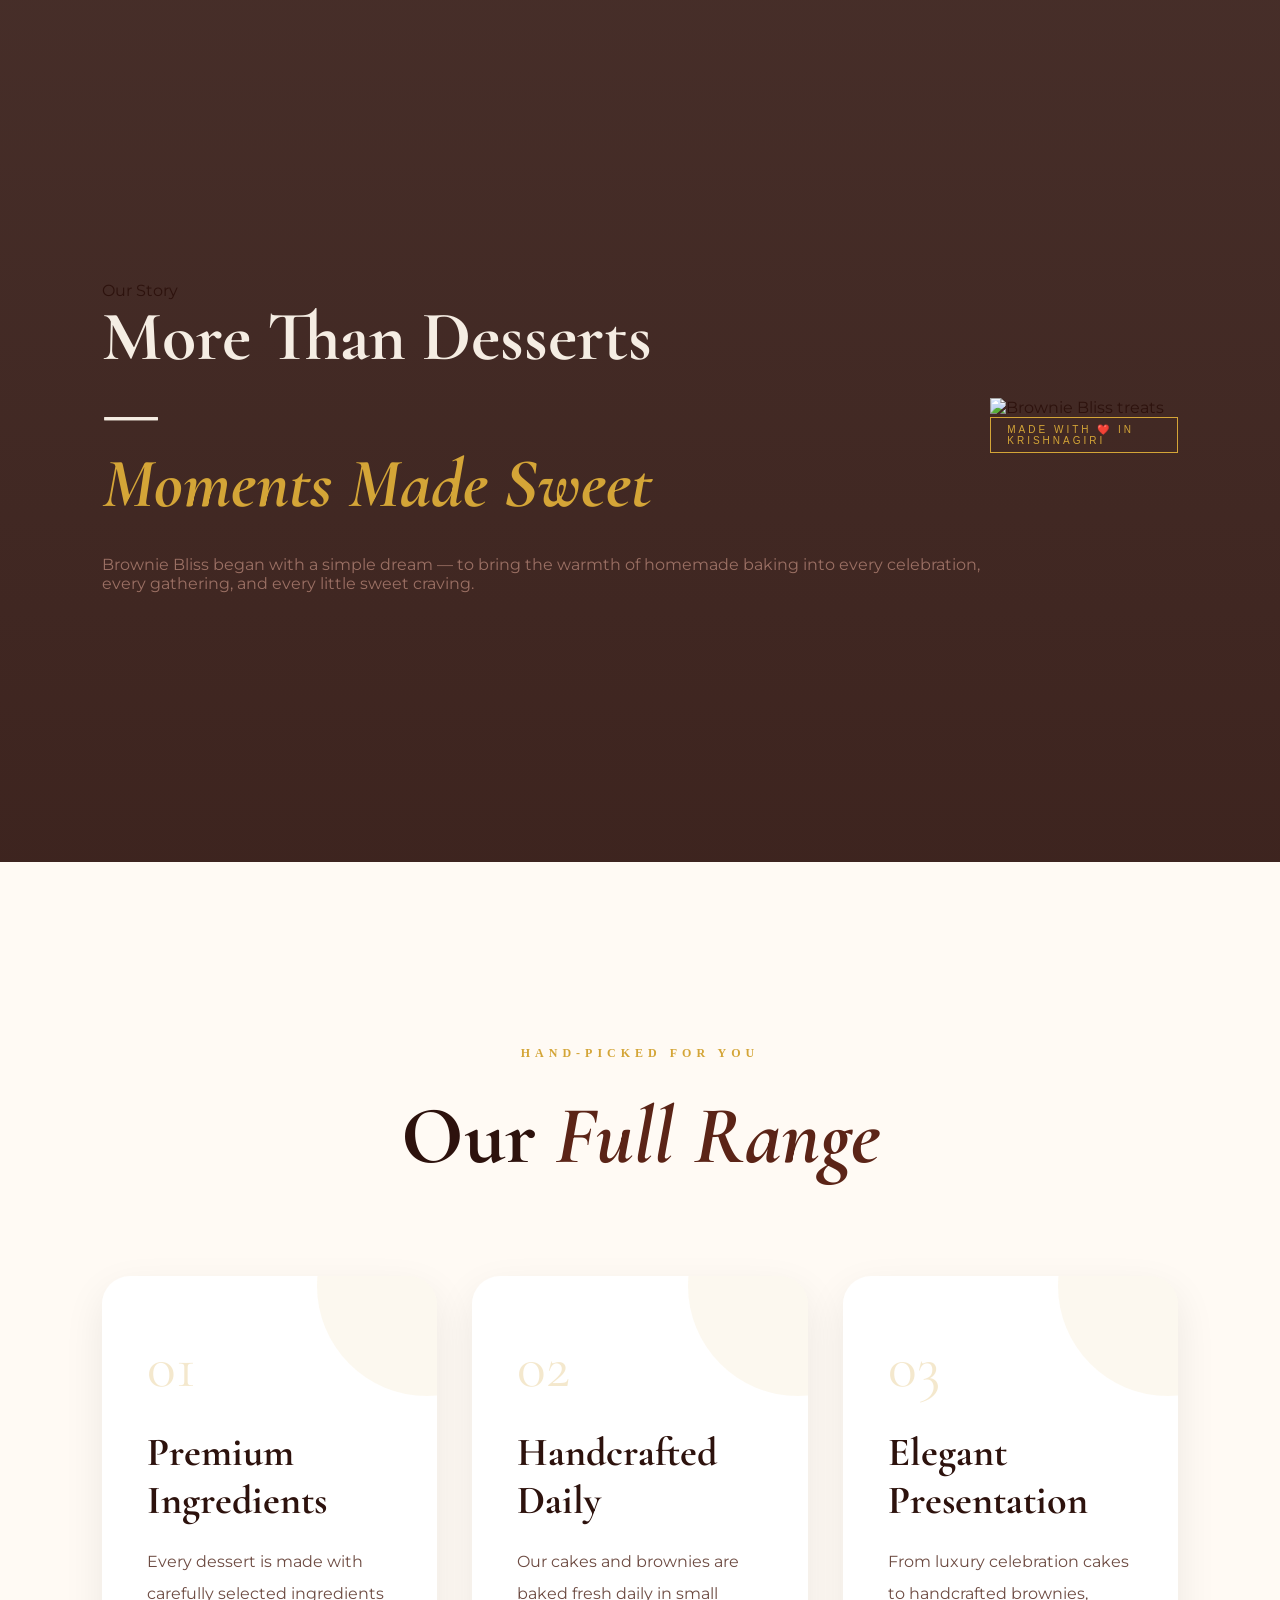
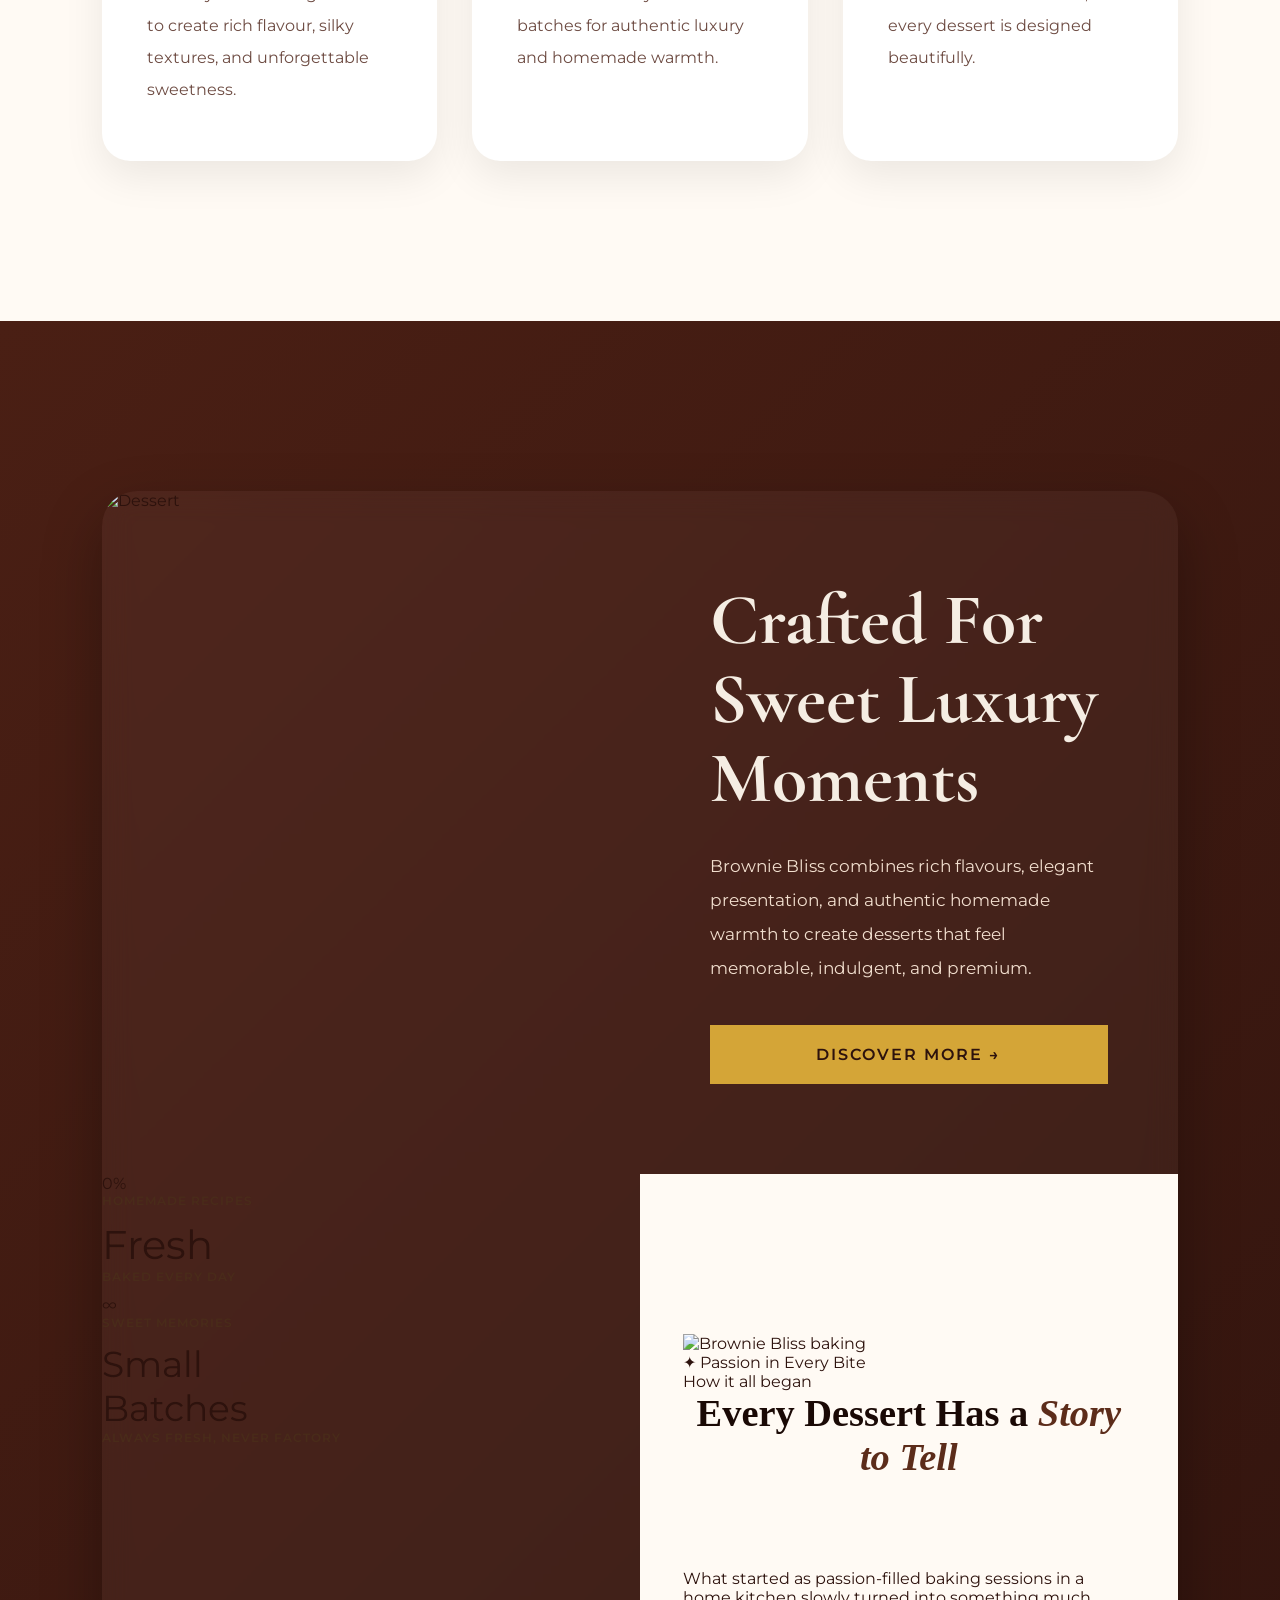
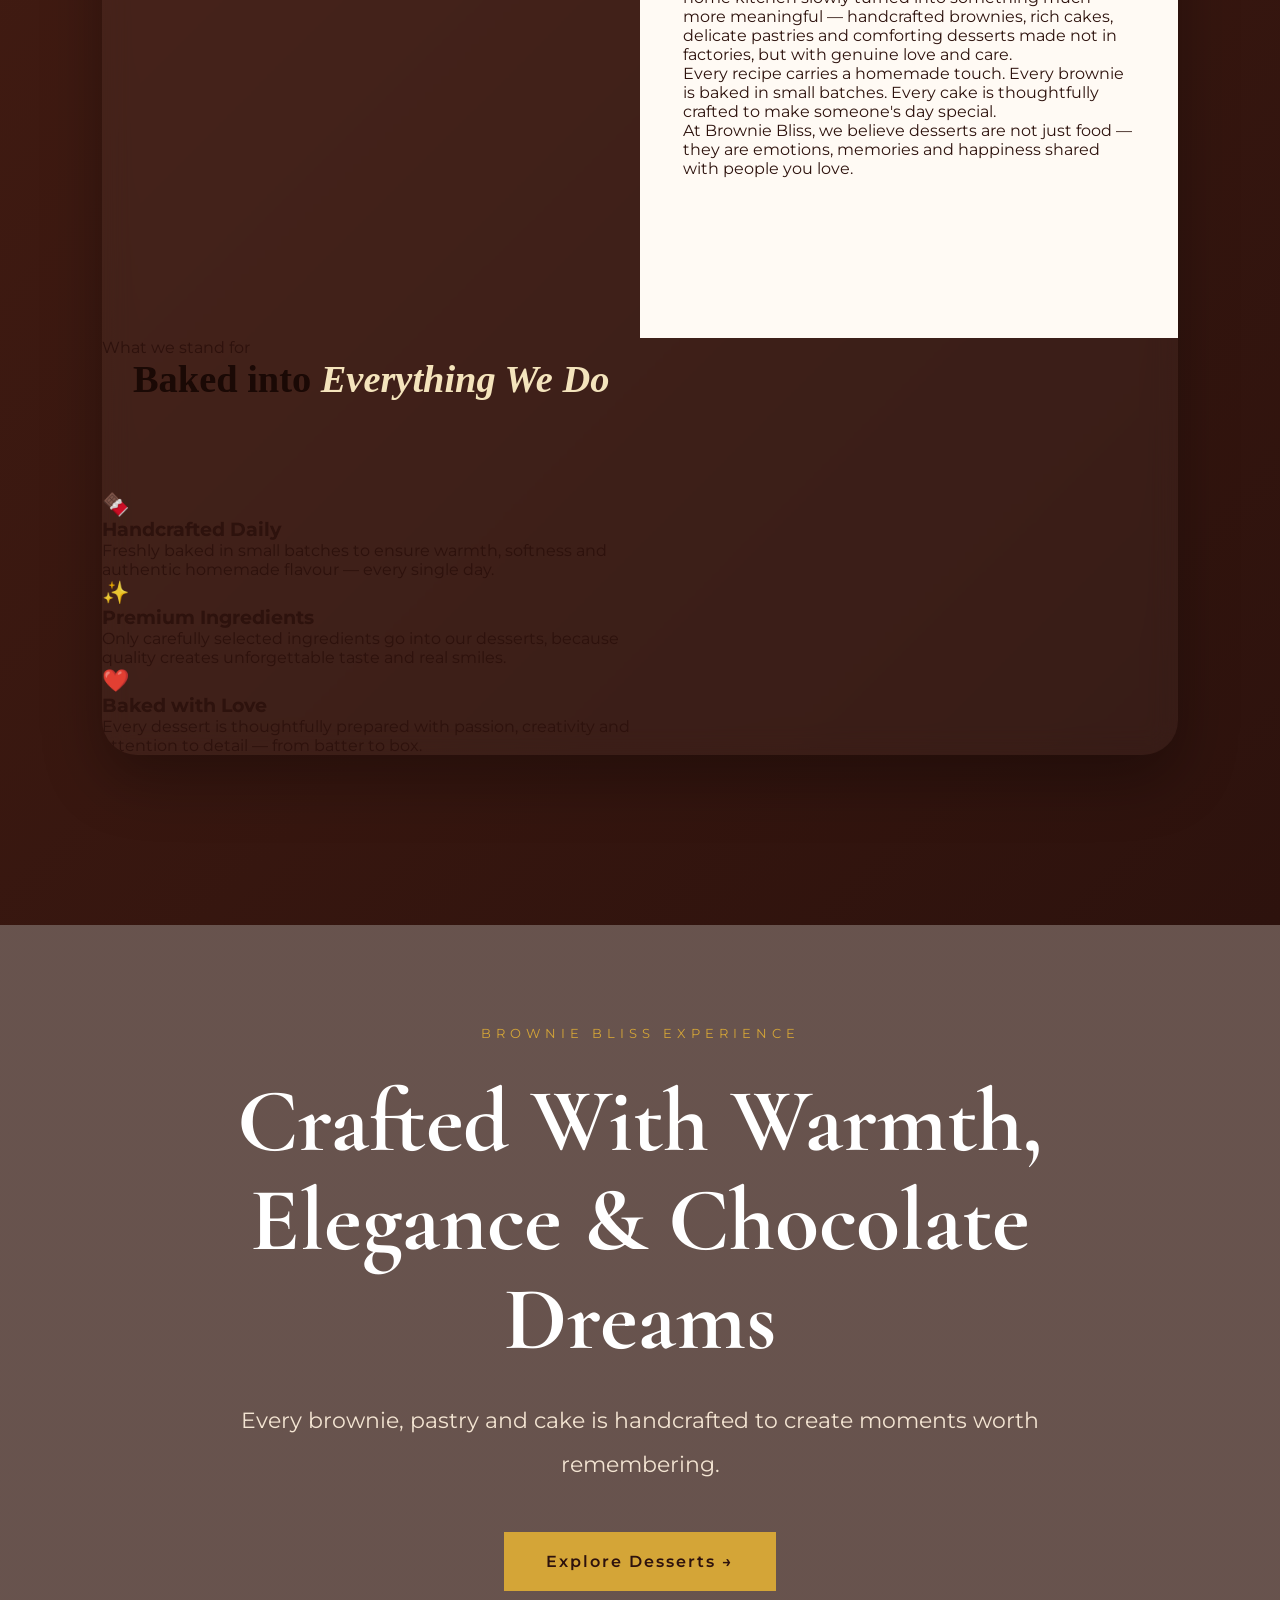
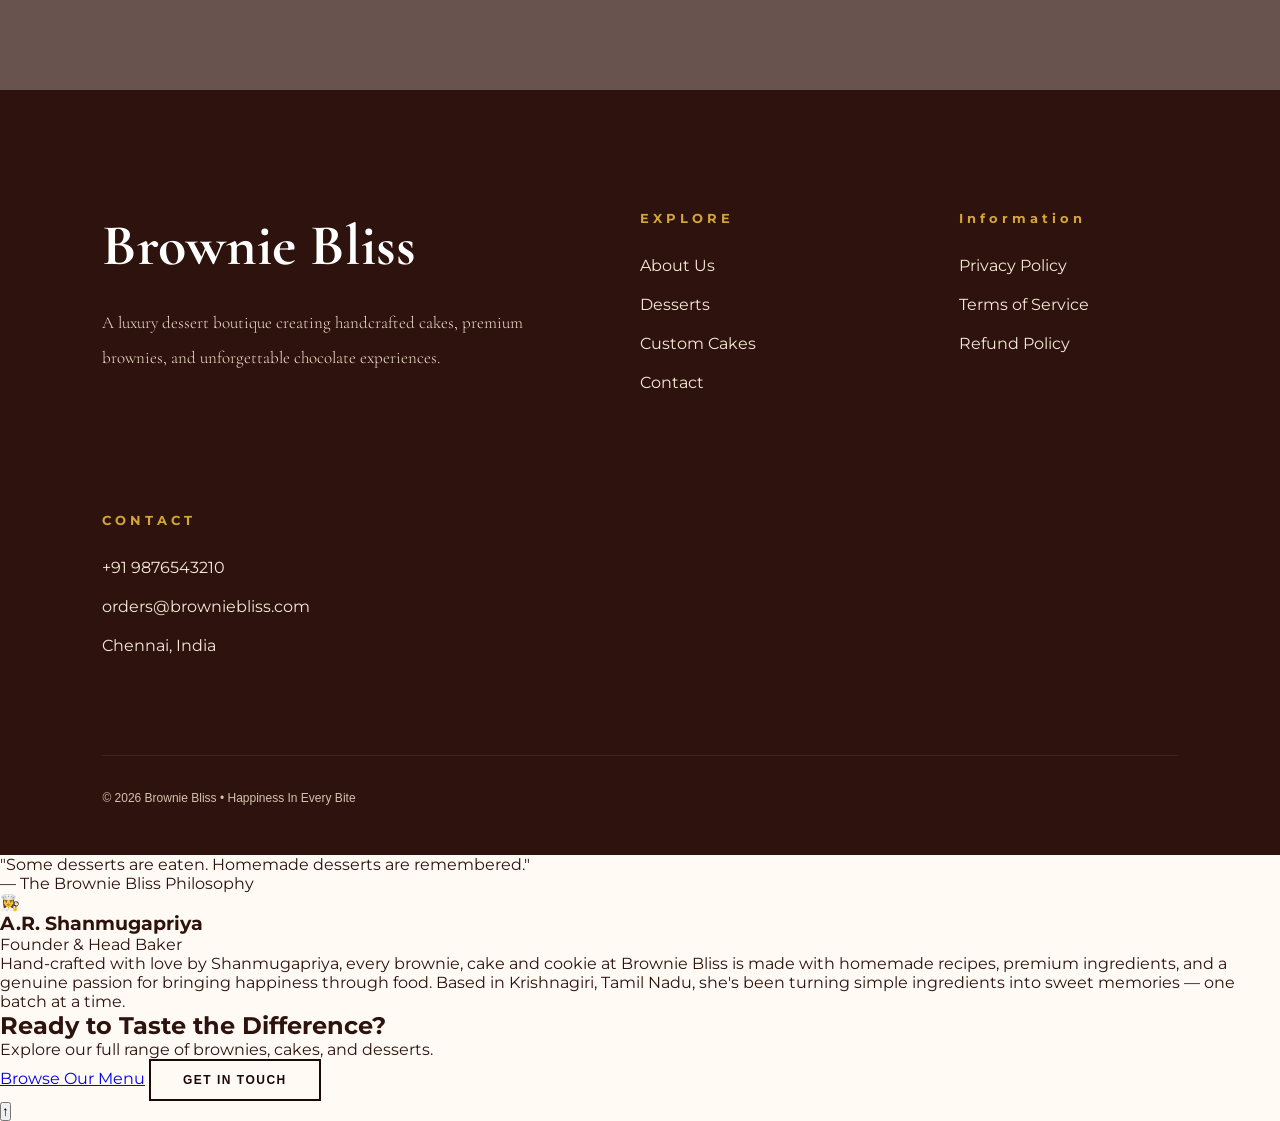
==== commit e619ede3: "Merge branch 'main' into main" ====
--- a/public/about.html
+++ b/public/about.html
@@ -33,7 +33,7 @@
 
     <nav>
       <a href="index.html#home">Home</a>
-      <a href="about.html">About</a>
+      <a href="about.html">Abput</a>
       <a href="index.html#products">Products</a>
       <a href="index.html#birthday">Birthday Cakes</a>
       <a href="contact.html">Contact</a>
@@ -41,6 +41,10 @@
     </nav>
 
     <div class="header-actions">
+      <button id="themeToggleBtn" class="theme-toggle-btn" onclick="toggleTheme()"
+        aria-label="Toggle dark mode" title="Toggle dark mode">
+        <span id="themeIcon">🌙</span>
+      </button>
       <button class="cart-btn" onclick="openCart()">
         🛒 Cart
         <span class="cart-count" id="cartBadge">0</span>
@@ -1230,35 +1234,21 @@
         </p>
 
       </div>
-
-  <!-- Nav -->
-  <nav>
-    <a href="index.html" class="nav-logo">Brownie Bliss <span>Homemade Treats</span></a>
-    <ul class="nav-links">
-      <li><a href="index.html">Home</a></li>
-      <li><a href="about.html" class="active">About</a></li>
-      <li><a href="index.html#products">Products</a></li>
-      <li><a href="index.html#birthday">Birthday Cakes</a></li>
-      <li><a href="contact.html">Contact</a></li>
-      <li><a href="track.html">Track Order</a></li>
-    </ul>
-    <button class="nav-cart">🛒 Cart 0</button>
-  </nav>
+    </div>
+    </section>
 
   <!-- Hero -->
   <section class="hero">
     <div class="hero-left">
       <p class="hero-eyebrow">Our Story</p>
       <h1 class="hero-title">More Than Desserts —<br><em>Moments Made Sweet</em></h1>
-      <p class="hero-body">Brownie Bliss began with a simple dream — to bring the warmth of homemade baking into every celebration, every gathering, and every little sweet craving.</p>
+      <p class="hero-body" style="color:#9b7064">Brownie Bliss began with a simple dream — to bring the warmth of homemade baking into every celebration, every gathering, and every little sweet craving.</p>
     </div>
     <div class="hero-right">
       <img src="https://theobroma.in/cdn/shop/files/OverloadBrownie_400x400.jpg?v=1711183338" alt="Brownie Bliss treats" />
       <div class="hero-right-overlay"></div>
       <div class="hero-badge">Made with ❤️ in Krishnagiri</div>
     </div>
-  </section>
-
   </section>
 
   <!-- STORY -->
@@ -1357,7 +1347,8 @@
         <a href="products.html" class="primary-btn">
           DISCOVER MORE →
         </a>
-
+      </div>
+    
   <!-- Stats -->
   <div class="stats">
     <div class="stat-item reveal">
@@ -1474,6 +1465,12 @@
         <a href="contact.html">Contact</a>
 
       </div>
+      <div class="footer-links">
+        <h4>Information</h4>
+        <a href="privacy-policy.html">Privacy Policy</a>
+        <a href="terms-of-service.html">Terms of Service</a>
+        <a href="refund-policy.html">Refund Policy</a>
+      </div>
 
       <div class="footer-links">
 
@@ -1522,6 +1519,7 @@
   </div>
 
 </footer>
+  <button id="scrollTopBtn" onclick="scrollToTop()">↑</button>
   <script src="script.js"></script>
 </body>
 </html>
--- a/public/style.css
+++ b/public/style.css
@@ -1,3 +1,5 @@
+style.css
+
 html {
   scroll-behavior: smooth;
 }
@@ -24,6 +26,22 @@
   --glass-border: rgba(255, 255, 255, 0.2);
 }
 
+html.dark {
+  --cream: #121212;
+  --cream-dark: #1e1e1e;
+  --white: #1a1a1a;
+
+  --text-dark: #f5f5f5;
+  --text-mid: #d1d1d1;
+
+  --brown-dark: #f5e6ca;
+  --brown-mid: #d6b98c;
+  --brown-warm: #e0b97f;
+
+  --glass: rgba(255, 255, 255, 0.08);
+  --glass-border: rgba(255, 255, 255, 0.15);
+}
+
 * {
   margin: 0;
   padding: 0;
@@ -522,10 +540,13 @@
   border-color: var(--color-primary);
 }
 
-.products-grid {
+.products-grid,
+.all-products-grid {
   display: grid;
-  grid-template-columns: repeat(auto-fit, minmax(260px, 1fr));
-  gap: 24px;
+  grid-template-columns: repeat(auto-fill, minmax(240px, 240px));
+  justify-content: center;
+  gap: 28px;
+  width: 100%;
 }
 
 /* Responsive adjustments */
@@ -2545,20 +2566,29 @@
   margin-left: 10px;
 }
 
-/* Track Error Message */
 .track-error {
-  display: none;
-  background: #fdeaea;
-  color: #d32f2f;
-  padding: 15px;
-  border-radius: var(--radius-sm);
-  border: 1px solid #ffcdd2;
-  margin-top: -15px;
-  margin-bottom: 20px;
-  text-align: center;
-  font-size: 14px;
-  font-weight: 500;
-}
+    display: none;
+
+    min-height: 50px;
+    padding: 15px;
+    margin-top: 12px;
+    margin-bottom: 20px;
+
+    border: 1px solid #f1cdd2;
+    border-radius: var(--radius-sm);
+
+    text-align: center;
+    font-size: 14px;
+    font-weight: 500;
+
+    color: #8b2d2d;
+    background: #fff7f7;
+}
+
+.track-error.show {
+    display: block;
+}
+
 .menu-toggle{
   display:none;
   background:none;
@@ -3124,10 +3154,13 @@
   border-color: var(--brown-dark);
 }
 
-.products-grid {
+.products-grid,
+.all-products-grid {
   display: grid;
-  grid-template-columns: repeat(4, 1fr);
-  gap: 24px;
+  grid-template-columns: repeat(auto-fill, minmax(240px, 240px));
+  justify-content: center;
+  gap: 28px;
+  width: 100%;
 }
 
 .product-card {
@@ -3149,13 +3182,17 @@
 .product-img-wrap {
   position: relative;
   overflow: hidden;
+  width: 100%;
+  aspect-ratio: 4/3;
 }
 
 .product-img-wrap img {
+  position: absolute;
+  top: 0;
+  left: 0;
   width: 100%;
-  height: 220px;
+  height: 100%;
   object-fit: cover;
-  display: block;
   transition: transform 0.4s;
 }
 
@@ -3781,12 +3818,25 @@
     text-align: center;
   }
 
- .hero-text {
+.hero-text {
   display: flex;
   flex-direction: column;
   align-items: center;
 }
-}
+
+.hero-favourite-btn {
+  margin: 14px 0 0;
+}
+
+.hero-visual {
+  max-width: 600px;
+  margin: 0 auto;
+}
+
+.admin-body {
+  margin: 20px auto;
+}
+
 
 /* Admin Panel Additions */
 .panel-title-group {
@@ -3927,9 +3977,19 @@
   line-height: 1;
   backface-visibility: hidden;
 }
-.theme-toggle-btn:hover              { background: var(--brown-dark); transform: rotate(22deg) scale(1.08); }
-html.dark .theme-toggle-btn          { border-color: var(--gold); }
-html.dark .theme-toggle-btn:hover    { background: var(--gold); }
+
+.theme-toggle-btn:hover {
+  background: var(--brown-dark);
+  transform: rotate(22deg) scale(1.08);
+}
+
+html.dark .theme-toggle-btn {
+  border-color: var(--gold);
+}
+
+html.dark .theme-toggle-btn:hover {
+  background: var(--gold);
+}
 
 /* TESTIMONIALS */
 /* TESTIMONIALS SECTION */
@@ -4264,6 +4324,7 @@
 
 /* =========================
    CONTACT PAGE PREMIUM
+========================= */
 
 .contact-page {
   position: relative;
@@ -5457,11 +5518,6 @@
   border-color: var(--brown-dark);
 }
 
-.products-grid {
-  display: grid;
-  grid-template-columns: repeat(4, 1fr);
-  gap: 24px;
-}
 
 .product-card {
   background: var(--white);
@@ -5482,13 +5538,17 @@
 .product-img-wrap {
   position: relative;
   overflow: hidden;
+  width: 100%;
+  aspect-ratio: 4/3;
 }
 
 .product-img-wrap img {
+  position: absolute;
+  top: 0;
+  left: 0;
   width: 100%;
-  height: 220px;
+  height: 100%;
   object-fit: cover;
-  display: block;
   transition: transform 0.4s;
 }
 
@@ -9041,6 +9101,166 @@
   background: var(--gold);
 }
 
+  .bb-reviews {
+    background: #fdf6ee;
+    padding: 64px 32px;
+    font-family: 'Lato', sans-serif;
+    text-align: center;
+  }
+
+  .bb-reviews .eyebrow {
+    font-size: 11px;
+    letter-spacing: 0.18em;
+    color: #b07d3e;
+    text-transform: uppercase;
+    margin: 0 0 12px;
+  }
+
+  .bb-reviews h2 {
+    font-family: 'Playfair Display', serif;
+    font-size: 34px;
+    font-weight: 500;
+    color: #3b1f0a;
+    margin: 0 0 48px;
+    line-height: 1.25;
+  }
+
+  .bb-reviews h2 em {
+    color: #b07d3e;
+    font-style: italic;
+  }
+
+  .reviews-grid {
+    display: grid;
+    grid-template-columns: repeat(auto-fit, minmax(220px, 1fr));
+    gap: 20px;
+    max-width: 900px;
+    margin: 0 auto;
+  }
+
+  .review-card {
+    background: #fff8f0;
+    border: 0.5px solid #e8d0b0;
+    border-radius: 16px;
+    padding: 24px 20px;
+    text-align: left;
+    position: relative;
+    display: flex;
+    flex-direction: column;
+    gap: 14px;
+  }
+
+  .review-card .quote-mark {
+    font-family: 'Playfair Display', serif;
+    font-size: 56px;
+    color: #e8d0b0;
+    line-height: 0.6;
+    display: block;
+    margin-bottom: 4px;
+  }
+
+  .review-card .stars {
+    color: #d4882a;
+    font-size: 15px;
+    letter-spacing: 2px;
+  }
+
+  .review-card .review-text {
+    font-size: 14px;
+    line-height: 1.65;
+    color: #5c3d1e;
+    margin: 0;
+    flex: 1;
+  }
+
+  .review-card .reviewer {
+    display: flex;
+    align-items: center;
+    gap: 10px;
+    border-top: 0.5px solid #e8d0b0;
+    padding-top: 14px;
+    margin-top: 4px;
+  }
+
+  .reviewer-avatar {
+    width: 36px;
+    height: 36px;
+    border-radius: 50%;
+    display: flex;
+    align-items: center;
+    justify-content: center;
+    font-size: 13px;
+    font-weight: 700;
+    flex-shrink: 0;
+    color: #7a4a1c;
+    background: #f2d9b3;
+  }
+
+  .reviewer-name {
+    font-size: 13px;
+    font-weight: 700;
+    color: #3b1f0a;
+    margin: 0;
+    line-height: 1.2;
+  }
+
+  .reviewer-location {
+    font-size: 11px;
+    color: #a0714a;
+    margin: 0;
+  }
+
+  .review-card.featured {
+    border-color: #c9923a;
+    background: #fff3e4;
+    grid-column: span 2;
+  }
+
+  .review-card.featured .review-text {
+    font-size: 15px;
+  }
+
+  .featured-badge {
+    position: absolute;
+    top: 14px;
+    right: 14px;
+    background: #c9923a;
+    color: #fff8f0;
+    font-size: 10px;
+    letter-spacing: 0.1em;
+    text-transform: uppercase;
+    padding: 4px 10px;
+    border-radius: 20px;
+    font-weight: 700;
+  }
+
+  .bb-overall {
+    margin: 48px auto 0;
+    display: flex;
+    align-items: center;
+    justify-content: center;
+    gap: 10px;
+  }
+
+  .bb-overall .stars-big {
+    color: #d4882a;
+    font-size: 20px;
+    letter-spacing: 3px;
+  }
+
+  .bb-overall .rating-text {
+    font-size: 14px;
+    color: #7a4a1c;
+  }
+
+  .bb-overall .rating-text strong {
+    font-weight: 700;
+    color: #3b1f0a;
+  }
+
+  @media (max-width: 500px) {
+    .review-card.featured { grid-column: span 1; }
+  }
 
 
 .customize-modal {
@@ -9586,11 +9806,347 @@
 html.dark .topping-price {
   color: var(--gold);
 }
-
+/* TESTIMONIALS */
+.testimonials-section {
+  padding: 100px 0;
+  background: var(--cream);
+  overflow: hidden;
+}
+
+.testimonial-marquee {
+  width: 100%;
+  overflow: hidden;
+  position: relative;
+  margin-top: 60px;
+}
+
+.testimonial-track {
+  display: flex;
+  align-items: stretch;
+  gap: 28px;
+  width: max-content;
+  flex-wrap: nowrap;
+  animation: scrollTestimonials 40s linear infinite;
+}
+
+.testimonial-marquee:hover .testimonial-track {
+  animation-play-state: paused;
+}
+
+.testimonial-card {
+  min-width: 340px;
+  max-width: 340px;
+  background: var(--white);
+  padding: 35px;
+  border-radius: 18px;
+  box-shadow: var(--shadow);
+  border: 1px solid rgba(0,0,0,0.05);
+  transition: transform 0.35s ease, box-shadow 0.35s ease;
+  flex-shrink: 0;
+}
+
+.testimonial-card:hover {
+  transform: translateY(-8px);
+  box-shadow: 0 18px 35px rgba(0,0,0,0.12);
+}
+
+.testimonial-stars {
+  font-size: 20px;
+  color: #d4a017;
+  margin-bottom: 18px;
+  letter-spacing: 3px;
+}
+
+.testimonial-card p {
+  font-size: 16px;
+  line-height: 1.8;
+  color: var(--text-mid);
+  margin-bottom: 24px;
+  font-family: 'Cormorant Garamond', serif;
+}
+
+.testimonial-card h4 {
+  font-size: 14px;
+  letter-spacing: 1px;
+  color: var(--brown-dark);
+  text-transform: uppercase;
+}
+
+@keyframes scrollTestimonials {
+  0% {
+    transform: translateX(0);
+  }
+
+  100% {
+    transform: translateX(calc(-50% - 28px));
+  }
+}
+
+/* MOBILE */
+@media (max-width: 768px) {
+  .testimonial-card {
+    min-width: 280px;
+    max-width: 280px;
+    padding: 28px;
+  }
+
+  .testimonial-track {
+    gap: 18px;
+    animation-duration: 20s;
+  }
+}
+
+/* Checkout Responsive */
+@media (max-width: 480px) {
+  .checkout-overlay {
+    align-items: flex-start !important;
+    overflow-y: auto !important;
+    padding: 20px 10px;
+    -webkit-overflow-scrolling: touch;
+  }
+
+  .checkout-modal {
+    margin: 20px auto !important;
+    width: 100% !important;
+    max-width: 355px !important;
+  }
+
+  .checkout-body {
+    padding: 24px 16px !important;
+  }
+
+  .otp-container {
+    justify-content: center !important;
+    gap: 8px !important;
+  }
+
+  .otp-box {
+    flex: 0 0 44px !important;
+    width: 44px !important;
+    height: 44px !important;
+    min-width: 44px !important;
+    min-height: 44px !important;
+    font-size: 20px !important;
+  }
+}
+
+/* Birthday Slider */
 .birthday-slider::-webkit-scrollbar {
   display: none;
 }
+
 .birthday-slider {
   -ms-overflow-style: none;
   scrollbar-width: none;
 }
+
+/* Price Filter */
+.price-filter-wrapper {
+  display: flex;
+  justify-content: center;
+  margin: 40px 0 55px;
+}
+
+.price-filter {
+  display: flex !important;
+  justify-content: center !important;
+  align-items: center !important;
+  gap: 14px !important;
+  margin: 35px 0 !important;
+
+  padding: 16px 28px;
+  background: rgba(255, 248, 243, 0.75);
+  backdrop-filter: blur(12px);
+
+  border: 1px solid rgba(255,255,255,0.4);
+  border-radius: 999px;
+
+  box-shadow:
+    0 8px 30px rgba(111, 67, 44, 0.08),
+    inset 0 1px 0 rgba(255,255,255,0.6);
+
+  transition: all 0.3s ease;
+}
+
+.price-filter:hover {
+  transform: translateY(-2px);
+
+  box-shadow:
+    0 12px 35px rgba(111, 67, 44, 0.12),
+    inset 0 1px 0 rgba(255,255,255,0.7);
+}
+
+.price-filter label {
+  font-size: 20px !important;
+  font-family: 'Playfair Display', serif !important;
+  color: #5c372c !important;
+}
+
+.custom-price-filter {
+  appearance: none !important;
+  -webkit-appearance: none;
+  -moz-appearance: none;
+
+  background-color: #fff4ec !important;
+  border: 2px solid #c89b7b !important;
+  border-radius: 30px !important;
+
+  padding: 12px 50px 12px 20px !important;
+  min-width: 220px;
+
+  text-align: left;
+  color: #5c372c !important;
+
+  font-size: 15px !important;
+  font-weight: 600 !important;
+  font-family: 'DM Sans', sans-serif !important;
+
+  cursor: pointer !important;
+  outline: none !important;
+
+  box-shadow: 0 4px 12px rgba(0,0,0,0.08) !important;
+
+  background-image: url("data:image/svg+xml;utf8,<svg fill='%235c372c' height='20' viewBox='0 0 20 20' width='20' xmlns='http://www.w3.org/2000/svg'><path d='M5 7l5 5 5-5z'/></svg>");
+  background-repeat: no-repeat;
+  background-position: right 16px center;
+
+  transition: all 0.3s ease;
+}
+
+.custom-price-filter:hover {
+  background: linear-gradient(
+    135deg,
+    #fff5ef,
+    #fde7d8
+  );
+
+  transform: scale(1.02);
+}
+
+.custom-price-filter:focus {
+  box-shadow:
+    0 0 0 4px rgba(181, 131, 102, 0.18);
+}
+}
+
+.custom-price-filter {
+  appearance: none !important;
+  background-color: #fff4ec !important;
+  border: 2px solid #c89b7b !important;
+  border-radius: 30px !important;
+  padding: 12px 50px 12px 20px !important;
+  min-width: 220px;
+  text-align: left;
+  color: #5c372c !important;
+  font-size: 15px !important;
+  font-weight: 600 !important;
+  font-family: 'DM Sans', sans-serif !important;
+  cursor: pointer !important;
+  outline: none !important;
+  box-shadow: 0 4px 12px rgba(0,0,0,0.08) !important;
+  background-image: url("data:image/svg+xml;utf8,<svg fill='%235c372c' height='20' viewBox='0 0 20 20' width='20' xmlns='http://www.w3.org/2000/svg'><path d='M5 7l5 5 5-5z'/></svg>");
+
+background-repeat: no-repeat;
+background-position: right 16px center;
+}
+
+.price-filter {
+  display: flex !important;
+  justify-content: center !important;
+  align-items: center !important;
+  gap: 14px !important;
+  margin: 35px 0 !important;
+}
+
+.price-filter label {
+  font-size: 20px !important;
+  font-family: 'Playfair Display', serif !important;
+  color: #5c372c !important;
+}
+
+#scrollTopBtn:hover {
+    background-color: #8b5a3c;
+    transform: scale(1.1);
+}
+
+/* LEGAL PAGES */
+
+.legal-container {
+  max-width: 1100px;
+  margin: 0 auto;
+}
+
+.legal-grid {
+  display: grid;
+  grid-template-columns: repeat(auto-fit, minmax(320px, 1fr));
+  gap: 28px;
+  align-items: stretch;
+}
+
+.legal-card {
+  background: var(--white);
+  border: 1px solid rgba(212, 175, 55, 0.15);
+  border-radius: 22px;
+  height: 100%;
+  padding: 32px;
+  transition: all 0.35s ease;
+  box-shadow: 0 10px 30px rgba(0,0,0,0.04);
+}
+
+.legal-card:hover {
+  transform: translateY(-8px) scale(1.01);
+  border-color: var(--gold);
+  box-shadow: 0 18px 45px rgba(0,0,0,0.08);
+}
+
+.legal-card h2 {
+  font-family: 'Playfair Display', serif;
+  font-size: 24px;
+  color: var(--brown-dark);
+  margin-bottom: 14px;
+}
+
+.legal-card p {
+  color: var(--text-mid);
+  line-height: 1.8;
+  font-size: 15px;
+}
+
+.legal-hero {
+  padding: 140px 24px 80px;
+  background: linear-gradient(
+    to bottom,
+    var(--cream),
+    var(--cream-dark)
+  );
+  text-align: center;
+}
+
+.legal-hero p {
+  max-width: 650px;
+  margin: 18px auto 0;
+  color: var(--text-mid);
+}
+
+.legal-back {
+  text-align: center;
+  margin-top: 55px;
+}
+
+.legal-back-btn {
+  display: inline-block;
+  padding: 14px 30px;
+  background: var(--gold);
+  color: #000;
+  border-radius: 999px;
+  text-decoration: none;
+  font-weight: 600;
+  transition: all 0.3s ease;
+  box-shadow: 0 10px 25px rgba(212, 175, 55, 0.25);
+}
+
+.legal-back-btn:hover {
+  transform: translateY(-4px) scale(1.03);
+  box-shadow: 0 18px 35px rgba(212, 175, 55, 0.35);
+  background: #e6c14d;
+}
--- a/public/style.css
+++ b/public/style.css
@@ -1,3 +1,5 @@
+style.css
+
 html {
   scroll-behavior: smooth;
 }
@@ -24,6 +26,22 @@
   --glass-border: rgba(255, 255, 255, 0.2);
 }
 
+html.dark {
+  --cream: #121212;
+  --cream-dark: #1e1e1e;
+  --white: #1a1a1a;
+
+  --text-dark: #f5f5f5;
+  --text-mid: #d1d1d1;
+
+  --brown-dark: #f5e6ca;
+  --brown-mid: #d6b98c;
+  --brown-warm: #e0b97f;
+
+  --glass: rgba(255, 255, 255, 0.08);
+  --glass-border: rgba(255, 255, 255, 0.15);
+}
+
 * {
   margin: 0;
   padding: 0;
@@ -522,10 +540,13 @@
   border-color: var(--color-primary);
 }
 
-.products-grid {
+.products-grid,
+.all-products-grid {
   display: grid;
-  grid-template-columns: repeat(auto-fit, minmax(260px, 1fr));
-  gap: 24px;
+  grid-template-columns: repeat(auto-fill, minmax(240px, 240px));
+  justify-content: center;
+  gap: 28px;
+  width: 100%;
 }
 
 /* Responsive adjustments */
@@ -2545,20 +2566,29 @@
   margin-left: 10px;
 }
 
-/* Track Error Message */
 .track-error {
-  display: none;
-  background: #fdeaea;
-  color: #d32f2f;
-  padding: 15px;
-  border-radius: var(--radius-sm);
-  border: 1px solid #ffcdd2;
-  margin-top: -15px;
-  margin-bottom: 20px;
-  text-align: center;
-  font-size: 14px;
-  font-weight: 500;
-}
+    display: none;
+
+    min-height: 50px;
+    padding: 15px;
+    margin-top: 12px;
+    margin-bottom: 20px;
+
+    border: 1px solid #f1cdd2;
+    border-radius: var(--radius-sm);
+
+    text-align: center;
+    font-size: 14px;
+    font-weight: 500;
+
+    color: #8b2d2d;
+    background: #fff7f7;
+}
+
+.track-error.show {
+    display: block;
+}
+
 .menu-toggle{
   display:none;
   background:none;
@@ -3124,10 +3154,13 @@
   border-color: var(--brown-dark);
 }
 
-.products-grid {
+.products-grid,
+.all-products-grid {
   display: grid;
-  grid-template-columns: repeat(4, 1fr);
-  gap: 24px;
+  grid-template-columns: repeat(auto-fill, minmax(240px, 240px));
+  justify-content: center;
+  gap: 28px;
+  width: 100%;
 }
 
 .product-card {
@@ -3149,13 +3182,17 @@
 .product-img-wrap {
   position: relative;
   overflow: hidden;
+  width: 100%;
+  aspect-ratio: 4/3;
 }
 
 .product-img-wrap img {
+  position: absolute;
+  top: 0;
+  left: 0;
   width: 100%;
-  height: 220px;
+  height: 100%;
   object-fit: cover;
-  display: block;
   transition: transform 0.4s;
 }
 
@@ -3781,12 +3818,25 @@
     text-align: center;
   }
 
- .hero-text {
+.hero-text {
   display: flex;
   flex-direction: column;
   align-items: center;
 }
-}
+
+.hero-favourite-btn {
+  margin: 14px 0 0;
+}
+
+.hero-visual {
+  max-width: 600px;
+  margin: 0 auto;
+}
+
+.admin-body {
+  margin: 20px auto;
+}
+
 
 /* Admin Panel Additions */
 .panel-title-group {
@@ -3927,9 +3977,19 @@
   line-height: 1;
   backface-visibility: hidden;
 }
-.theme-toggle-btn:hover              { background: var(--brown-dark); transform: rotate(22deg) scale(1.08); }
-html.dark .theme-toggle-btn          { border-color: var(--gold); }
-html.dark .theme-toggle-btn:hover    { background: var(--gold); }
+
+.theme-toggle-btn:hover {
+  background: var(--brown-dark);
+  transform: rotate(22deg) scale(1.08);
+}
+
+html.dark .theme-toggle-btn {
+  border-color: var(--gold);
+}
+
+html.dark .theme-toggle-btn:hover {
+  background: var(--gold);
+}
 
 /* TESTIMONIALS */
 /* TESTIMONIALS SECTION */
@@ -4264,6 +4324,7 @@
 
 /* =========================
    CONTACT PAGE PREMIUM
+========================= */
 
 .contact-page {
   position: relative;
@@ -5457,11 +5518,6 @@
   border-color: var(--brown-dark);
 }
 
-.products-grid {
-  display: grid;
-  grid-template-columns: repeat(4, 1fr);
-  gap: 24px;
-}
 
 .product-card {
   background: var(--white);
@@ -5482,13 +5538,17 @@
 .product-img-wrap {
   position: relative;
   overflow: hidden;
+  width: 100%;
+  aspect-ratio: 4/3;
 }
 
 .product-img-wrap img {
+  position: absolute;
+  top: 0;
+  left: 0;
   width: 100%;
-  height: 220px;
+  height: 100%;
   object-fit: cover;
-  display: block;
   transition: transform 0.4s;
 }
 
@@ -9041,6 +9101,166 @@
   background: var(--gold);
 }
 
+  .bb-reviews {
+    background: #fdf6ee;
+    padding: 64px 32px;
+    font-family: 'Lato', sans-serif;
+    text-align: center;
+  }
+
+  .bb-reviews .eyebrow {
+    font-size: 11px;
+    letter-spacing: 0.18em;
+    color: #b07d3e;
+    text-transform: uppercase;
+    margin: 0 0 12px;
+  }
+
+  .bb-reviews h2 {
+    font-family: 'Playfair Display', serif;
+    font-size: 34px;
+    font-weight: 500;
+    color: #3b1f0a;
+    margin: 0 0 48px;
+    line-height: 1.25;
+  }
+
+  .bb-reviews h2 em {
+    color: #b07d3e;
+    font-style: italic;
+  }
+
+  .reviews-grid {
+    display: grid;
+    grid-template-columns: repeat(auto-fit, minmax(220px, 1fr));
+    gap: 20px;
+    max-width: 900px;
+    margin: 0 auto;
+  }
+
+  .review-card {
+    background: #fff8f0;
+    border: 0.5px solid #e8d0b0;
+    border-radius: 16px;
+    padding: 24px 20px;
+    text-align: left;
+    position: relative;
+    display: flex;
+    flex-direction: column;
+    gap: 14px;
+  }
+
+  .review-card .quote-mark {
+    font-family: 'Playfair Display', serif;
+    font-size: 56px;
+    color: #e8d0b0;
+    line-height: 0.6;
+    display: block;
+    margin-bottom: 4px;
+  }
+
+  .review-card .stars {
+    color: #d4882a;
+    font-size: 15px;
+    letter-spacing: 2px;
+  }
+
+  .review-card .review-text {
+    font-size: 14px;
+    line-height: 1.65;
+    color: #5c3d1e;
+    margin: 0;
+    flex: 1;
+  }
+
+  .review-card .reviewer {
+    display: flex;
+    align-items: center;
+    gap: 10px;
+    border-top: 0.5px solid #e8d0b0;
+    padding-top: 14px;
+    margin-top: 4px;
+  }
+
+  .reviewer-avatar {
+    width: 36px;
+    height: 36px;
+    border-radius: 50%;
+    display: flex;
+    align-items: center;
+    justify-content: center;
+    font-size: 13px;
+    font-weight: 700;
+    flex-shrink: 0;
+    color: #7a4a1c;
+    background: #f2d9b3;
+  }
+
+  .reviewer-name {
+    font-size: 13px;
+    font-weight: 700;
+    color: #3b1f0a;
+    margin: 0;
+    line-height: 1.2;
+  }
+
+  .reviewer-location {
+    font-size: 11px;
+    color: #a0714a;
+    margin: 0;
+  }
+
+  .review-card.featured {
+    border-color: #c9923a;
+    background: #fff3e4;
+    grid-column: span 2;
+  }
+
+  .review-card.featured .review-text {
+    font-size: 15px;
+  }
+
+  .featured-badge {
+    position: absolute;
+    top: 14px;
+    right: 14px;
+    background: #c9923a;
+    color: #fff8f0;
+    font-size: 10px;
+    letter-spacing: 0.1em;
+    text-transform: uppercase;
+    padding: 4px 10px;
+    border-radius: 20px;
+    font-weight: 700;
+  }
+
+  .bb-overall {
+    margin: 48px auto 0;
+    display: flex;
+    align-items: center;
+    justify-content: center;
+    gap: 10px;
+  }
+
+  .bb-overall .stars-big {
+    color: #d4882a;
+    font-size: 20px;
+    letter-spacing: 3px;
+  }
+
+  .bb-overall .rating-text {
+    font-size: 14px;
+    color: #7a4a1c;
+  }
+
+  .bb-overall .rating-text strong {
+    font-weight: 700;
+    color: #3b1f0a;
+  }
+
+  @media (max-width: 500px) {
+    .review-card.featured { grid-column: span 1; }
+  }
 
 
 .customize-modal {
@@ -9586,11 +9806,347 @@
 html.dark .topping-price {
   color: var(--gold);
 }
-
+/* TESTIMONIALS */
+.testimonials-section {
+  padding: 100px 0;
+  background: var(--cream);
+  overflow: hidden;
+}
+
+.testimonial-marquee {
+  width: 100%;
+  overflow: hidden;
+  position: relative;
+  margin-top: 60px;
+}
+
+.testimonial-track {
+  display: flex;
+  align-items: stretch;
+  gap: 28px;
+  width: max-content;
+  flex-wrap: nowrap;
+  animation: scrollTestimonials 40s linear infinite;
+}
+
+.testimonial-marquee:hover .testimonial-track {
+  animation-play-state: paused;
+}
+
+.testimonial-card {
+  min-width: 340px;
+  max-width: 340px;
+  background: var(--white);
+  padding: 35px;
+  border-radius: 18px;
+  box-shadow: var(--shadow);
+  border: 1px solid rgba(0,0,0,0.05);
+  transition: transform 0.35s ease, box-shadow 0.35s ease;
+  flex-shrink: 0;
+}
+
+.testimonial-card:hover {
+  transform: translateY(-8px);
+  box-shadow: 0 18px 35px rgba(0,0,0,0.12);
+}
+
+.testimonial-stars {
+  font-size: 20px;
+  color: #d4a017;
+  margin-bottom: 18px;
+  letter-spacing: 3px;
+}
+
+.testimonial-card p {
+  font-size: 16px;
+  line-height: 1.8;
+  color: var(--text-mid);
+  margin-bottom: 24px;
+  font-family: 'Cormorant Garamond', serif;
+}
+
+.testimonial-card h4 {
+  font-size: 14px;
+  letter-spacing: 1px;
+  color: var(--brown-dark);
+  text-transform: uppercase;
+}
+
+@keyframes scrollTestimonials {
+  0% {
+    transform: translateX(0);
+  }
+
+  100% {
+    transform: translateX(calc(-50% - 28px));
+  }
+}
+
+/* MOBILE */
+@media (max-width: 768px) {
+  .testimonial-card {
+    min-width: 280px;
+    max-width: 280px;
+    padding: 28px;
+  }
+
+  .testimonial-track {
+    gap: 18px;
+    animation-duration: 20s;
+  }
+}
+
+/* Checkout Responsive */
+@media (max-width: 480px) {
+  .checkout-overlay {
+    align-items: flex-start !important;
+    overflow-y: auto !important;
+    padding: 20px 10px;
+    -webkit-overflow-scrolling: touch;
+  }
+
+  .checkout-modal {
+    margin: 20px auto !important;
+    width: 100% !important;
+    max-width: 355px !important;
+  }
+
+  .checkout-body {
+    padding: 24px 16px !important;
+  }
+
+  .otp-container {
+    justify-content: center !important;
+    gap: 8px !important;
+  }
+
+  .otp-box {
+    flex: 0 0 44px !important;
+    width: 44px !important;
+    height: 44px !important;
+    min-width: 44px !important;
+    min-height: 44px !important;
+    font-size: 20px !important;
+  }
+}
+
+/* Birthday Slider */
 .birthday-slider::-webkit-scrollbar {
   display: none;
 }
+
 .birthday-slider {
   -ms-overflow-style: none;
   scrollbar-width: none;
 }
+
+/* Price Filter */
+.price-filter-wrapper {
+  display: flex;
+  justify-content: center;
+  margin: 40px 0 55px;
+}
+
+.price-filter {
+  display: flex !important;
+  justify-content: center !important;
+  align-items: center !important;
+  gap: 14px !important;
+  margin: 35px 0 !important;
+
+  padding: 16px 28px;
+  background: rgba(255, 248, 243, 0.75);
+  backdrop-filter: blur(12px);
+
+  border: 1px solid rgba(255,255,255,0.4);
+  border-radius: 999px;
+
+  box-shadow:
+    0 8px 30px rgba(111, 67, 44, 0.08),
+    inset 0 1px 0 rgba(255,255,255,0.6);
+
+  transition: all 0.3s ease;
+}
+
+.price-filter:hover {
+  transform: translateY(-2px);
+
+  box-shadow:
+    0 12px 35px rgba(111, 67, 44, 0.12),
+    inset 0 1px 0 rgba(255,255,255,0.7);
+}
+
+.price-filter label {
+  font-size: 20px !important;
+  font-family: 'Playfair Display', serif !important;
+  color: #5c372c !important;
+}
+
+.custom-price-filter {
+  appearance: none !important;
+  -webkit-appearance: none;
+  -moz-appearance: none;
+
+  background-color: #fff4ec !important;
+  border: 2px solid #c89b7b !important;
+  border-radius: 30px !important;
+
+  padding: 12px 50px 12px 20px !important;
+  min-width: 220px;
+
+  text-align: left;
+  color: #5c372c !important;
+
+  font-size: 15px !important;
+  font-weight: 600 !important;
+  font-family: 'DM Sans', sans-serif !important;
+
+  cursor: pointer !important;
+  outline: none !important;
+
+  box-shadow: 0 4px 12px rgba(0,0,0,0.08) !important;
+
+  background-image: url("data:image/svg+xml;utf8,<svg fill='%235c372c' height='20' viewBox='0 0 20 20' width='20' xmlns='http://www.w3.org/2000/svg'><path d='M5 7l5 5 5-5z'/></svg>");
+  background-repeat: no-repeat;
+  background-position: right 16px center;
+
+  transition: all 0.3s ease;
+}
+
+.custom-price-filter:hover {
+  background: linear-gradient(
+    135deg,
+    #fff5ef,
+    #fde7d8
+  );
+
+  transform: scale(1.02);
+}
+
+.custom-price-filter:focus {
+  box-shadow:
+    0 0 0 4px rgba(181, 131, 102, 0.18);
+}
+}
+
+.custom-price-filter {
+  appearance: none !important;
+  background-color: #fff4ec !important;
+  border: 2px solid #c89b7b !important;
+  border-radius: 30px !important;
+  padding: 12px 50px 12px 20px !important;
+  min-width: 220px;
+  text-align: left;
+  color: #5c372c !important;
+  font-size: 15px !important;
+  font-weight: 600 !important;
+  font-family: 'DM Sans', sans-serif !important;
+  cursor: pointer !important;
+  outline: none !important;
+  box-shadow: 0 4px 12px rgba(0,0,0,0.08) !important;
+  background-image: url("data:image/svg+xml;utf8,<svg fill='%235c372c' height='20' viewBox='0 0 20 20' width='20' xmlns='http://www.w3.org/2000/svg'><path d='M5 7l5 5 5-5z'/></svg>");
+
+background-repeat: no-repeat;
+background-position: right 16px center;
+}
+
+.price-filter {
+  display: flex !important;
+  justify-content: center !important;
+  align-items: center !important;
+  gap: 14px !important;
+  margin: 35px 0 !important;
+}
+
+.price-filter label {
+  font-size: 20px !important;
+  font-family: 'Playfair Display', serif !important;
+  color: #5c372c !important;
+}
+
+#scrollTopBtn:hover {
+    background-color: #8b5a3c;
+    transform: scale(1.1);
+}
+
+/* LEGAL PAGES */
+
+.legal-container {
+  max-width: 1100px;
+  margin: 0 auto;
+}
+
+.legal-grid {
+  display: grid;
+  grid-template-columns: repeat(auto-fit, minmax(320px, 1fr));
+  gap: 28px;
+  align-items: stretch;
+}
+
+.legal-card {
+  background: var(--white);
+  border: 1px solid rgba(212, 175, 55, 0.15);
+  border-radius: 22px;
+  height: 100%;
+  padding: 32px;
+  transition: all 0.35s ease;
+  box-shadow: 0 10px 30px rgba(0,0,0,0.04);
+}
+
+.legal-card:hover {
+  transform: translateY(-8px) scale(1.01);
+  border-color: var(--gold);
+  box-shadow: 0 18px 45px rgba(0,0,0,0.08);
+}
+
+.legal-card h2 {
+  font-family: 'Playfair Display', serif;
+  font-size: 24px;
+  color: var(--brown-dark);
+  margin-bottom: 14px;
+}
+
+.legal-card p {
+  color: var(--text-mid);
+  line-height: 1.8;
+  font-size: 15px;
+}
+
+.legal-hero {
+  padding: 140px 24px 80px;
+  background: linear-gradient(
+    to bottom,
+    var(--cream),
+    var(--cream-dark)
+  );
+  text-align: center;
+}
+
+.legal-hero p {
+  max-width: 650px;
+  margin: 18px auto 0;
+  color: var(--text-mid);
+}
+
+.legal-back {
+  text-align: center;
+  margin-top: 55px;
+}
+
+.legal-back-btn {
+  display: inline-block;
+  padding: 14px 30px;
+  background: var(--gold);
+  color: #000;
+  border-radius: 999px;
+  text-decoration: none;
+  font-weight: 600;
+  transition: all 0.3s ease;
+  box-shadow: 0 10px 25px rgba(212, 175, 55, 0.25);
+}
+
+.legal-back-btn:hover {
+  transform: translateY(-4px) scale(1.03);
+  box-shadow: 0 18px 35px rgba(212, 175, 55, 0.35);
+  background: #e6c14d;
+}
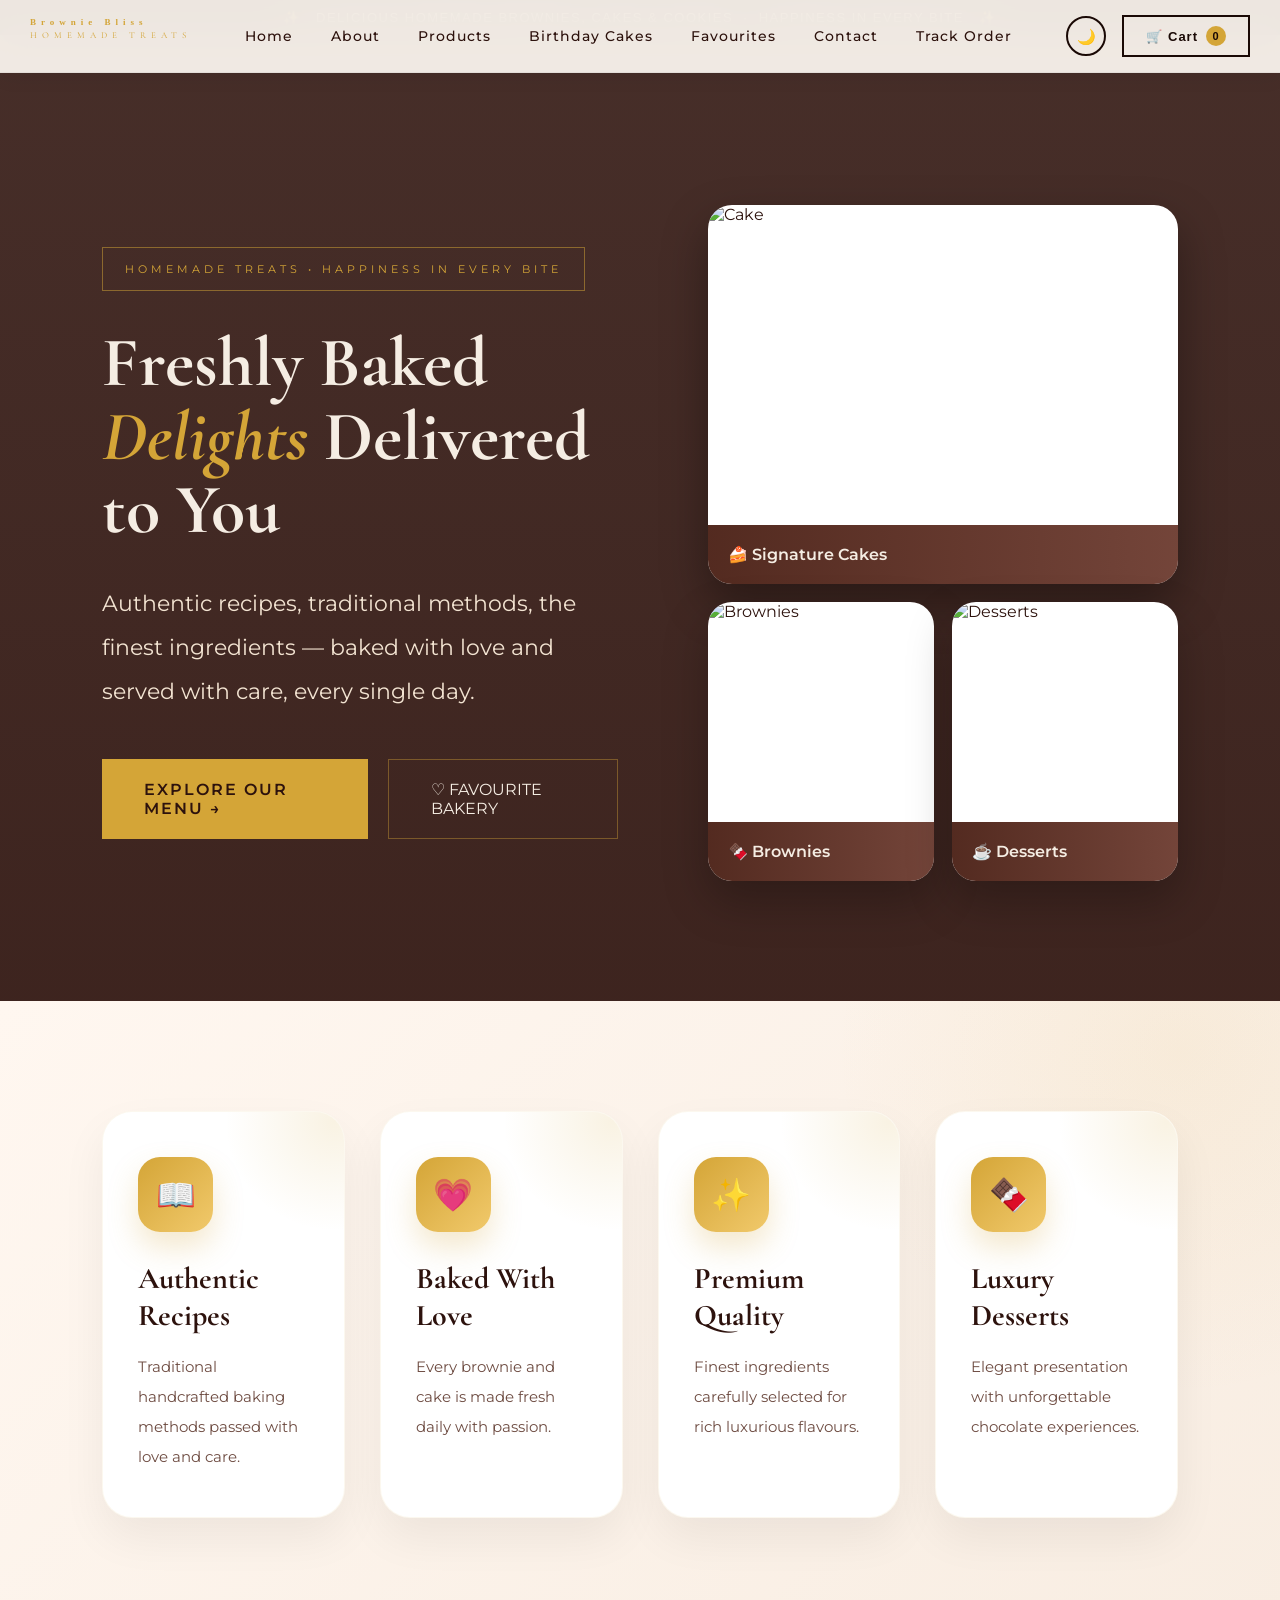
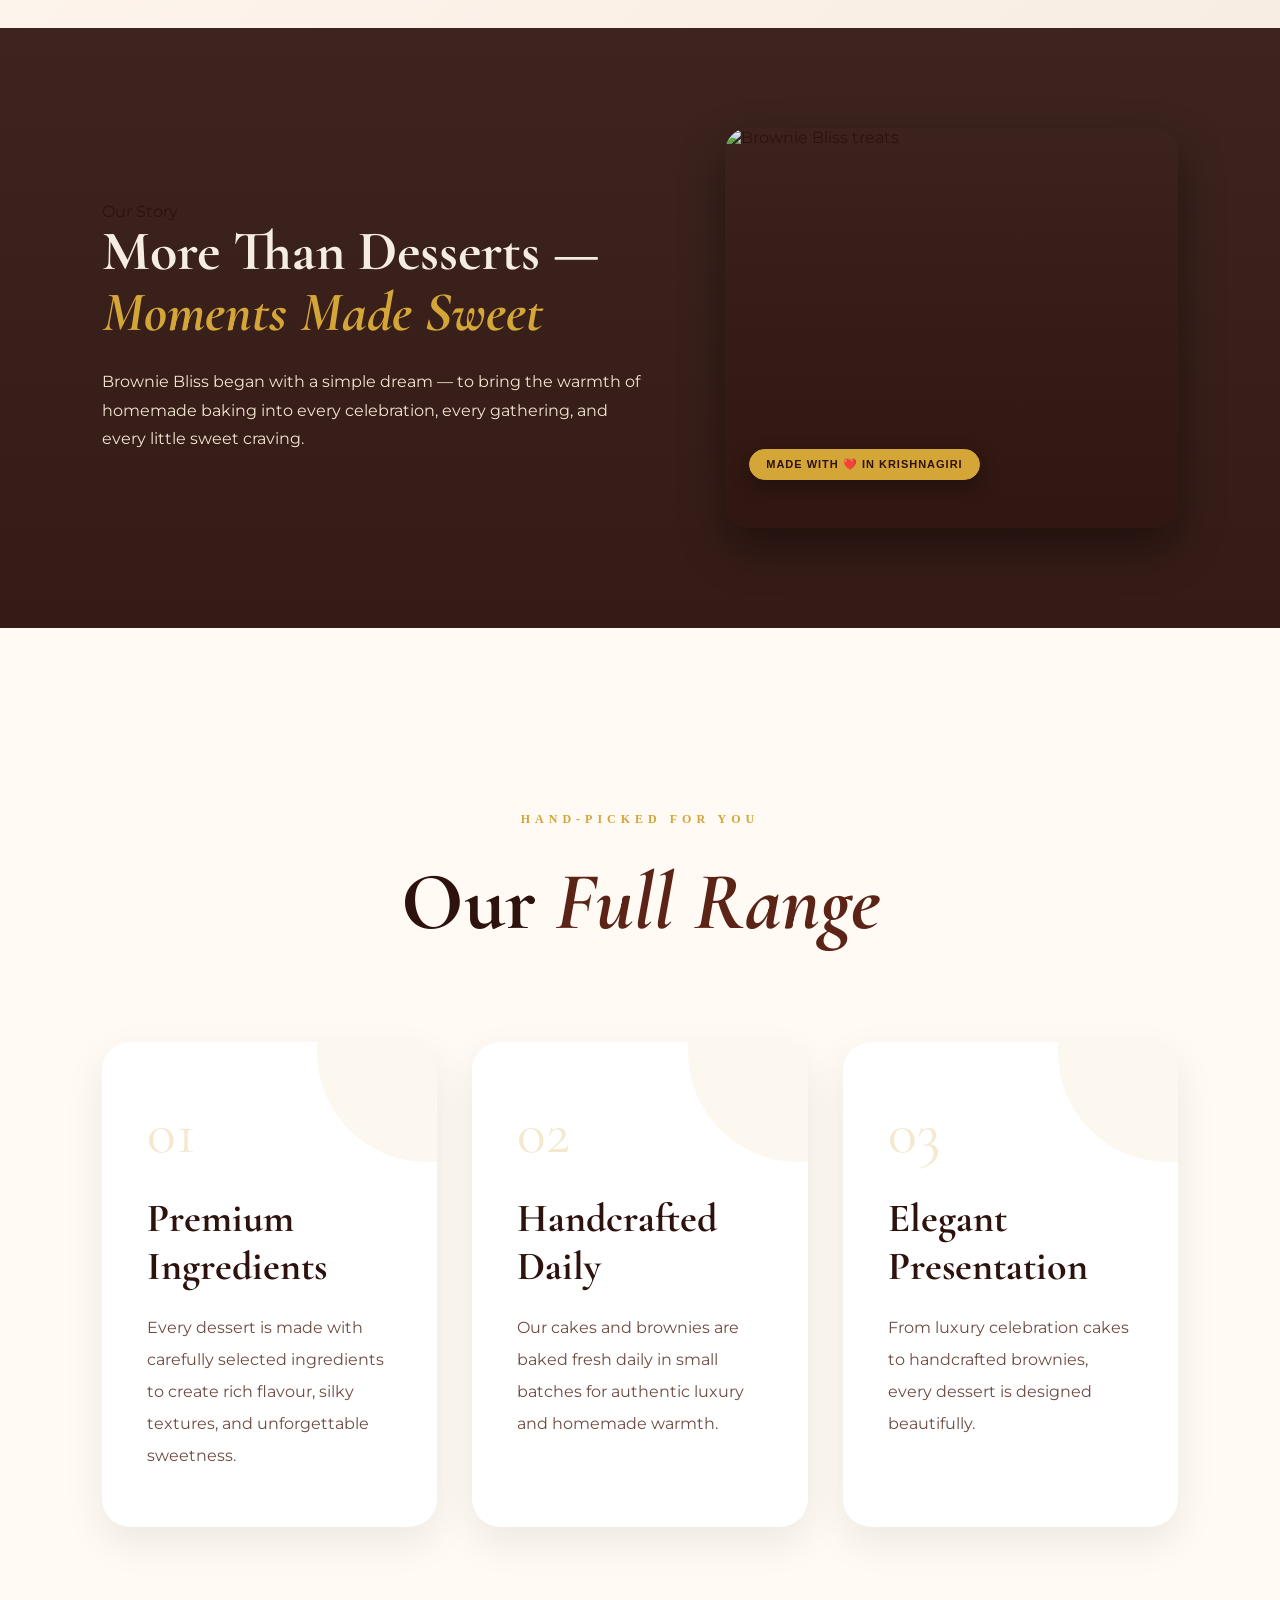
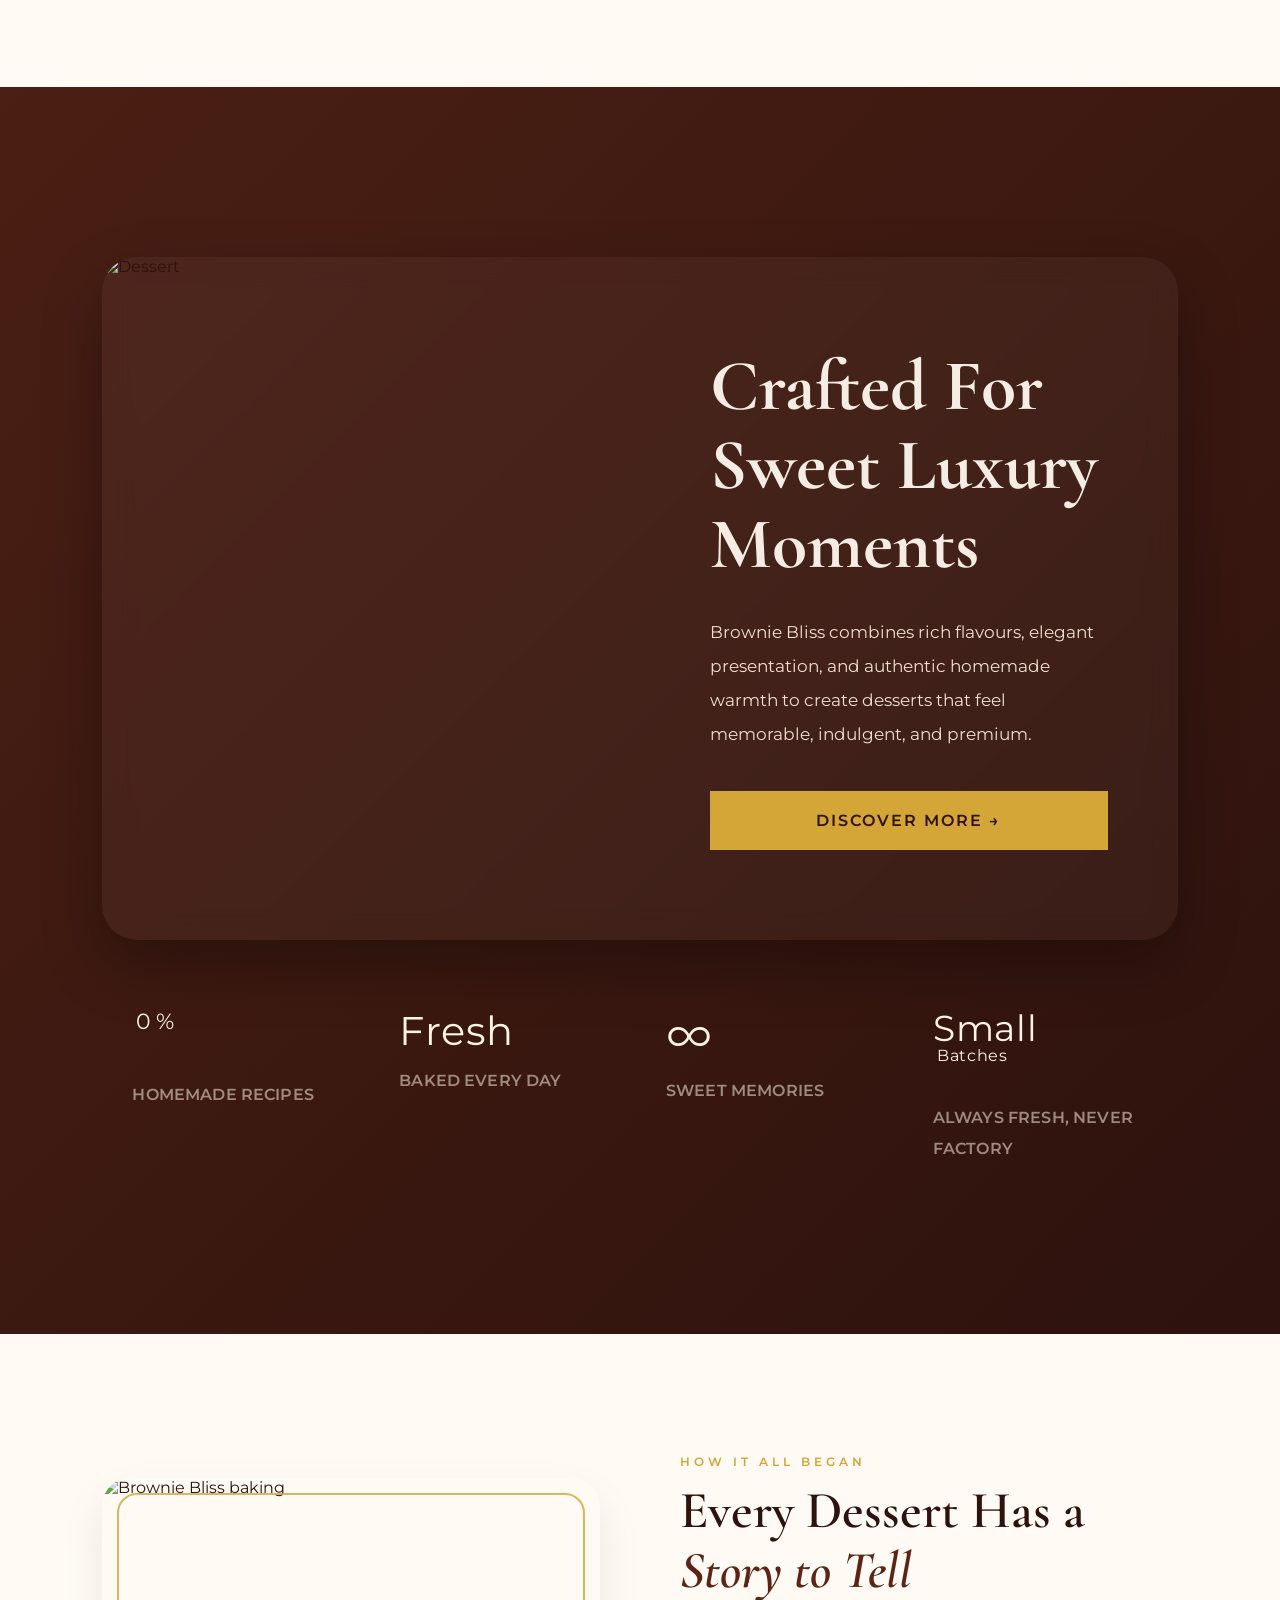
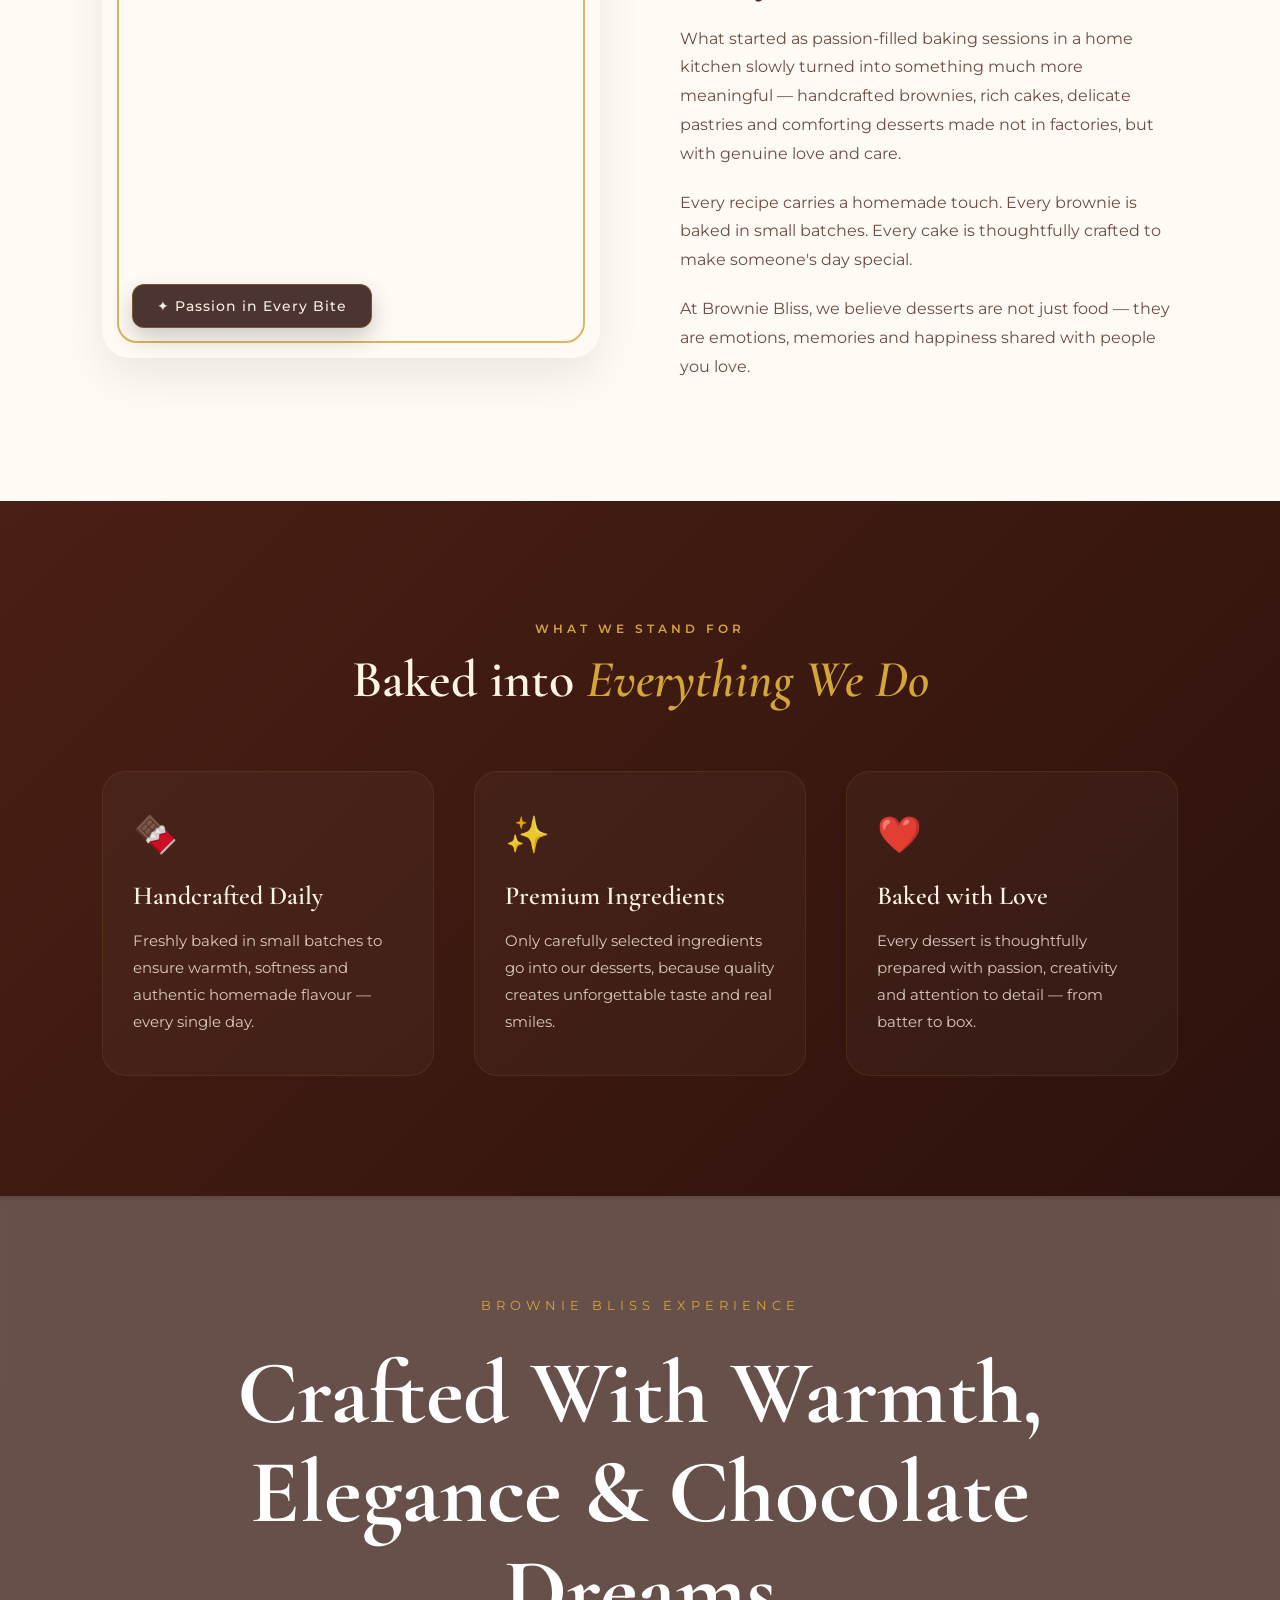
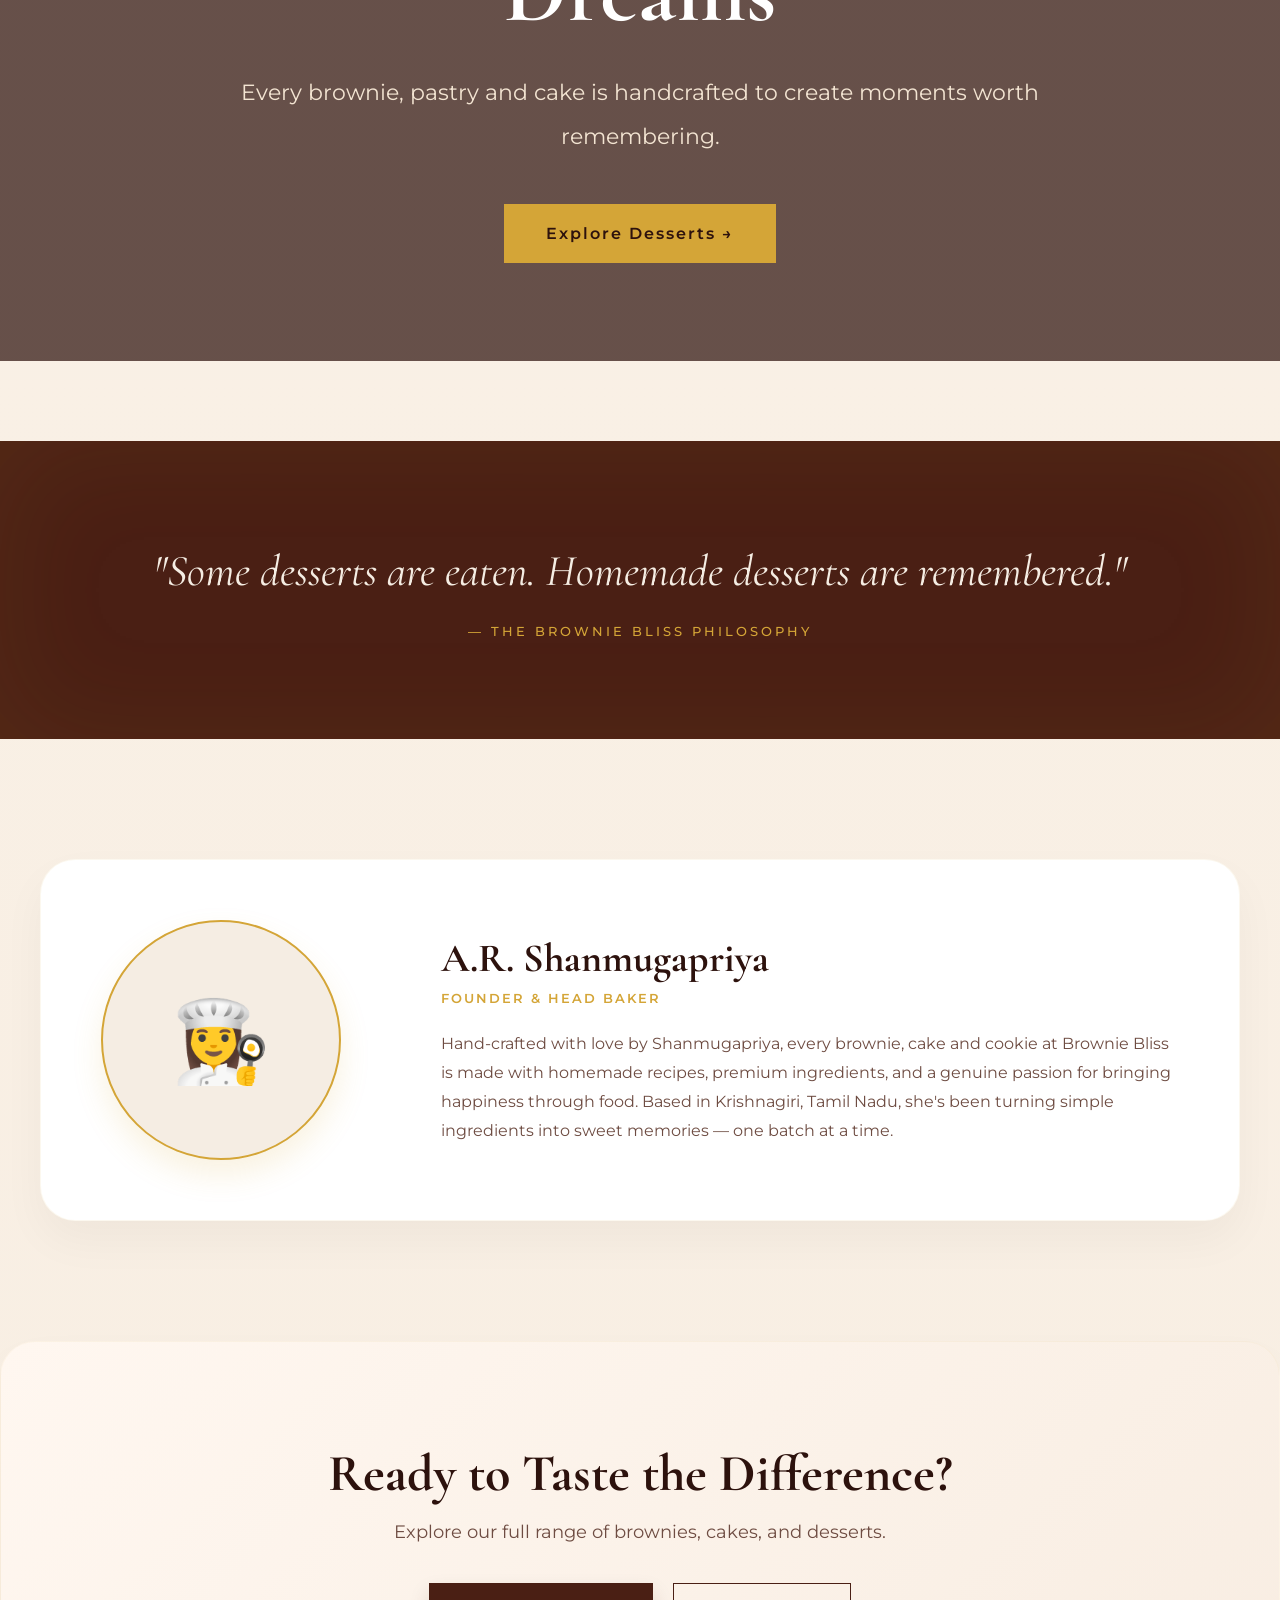
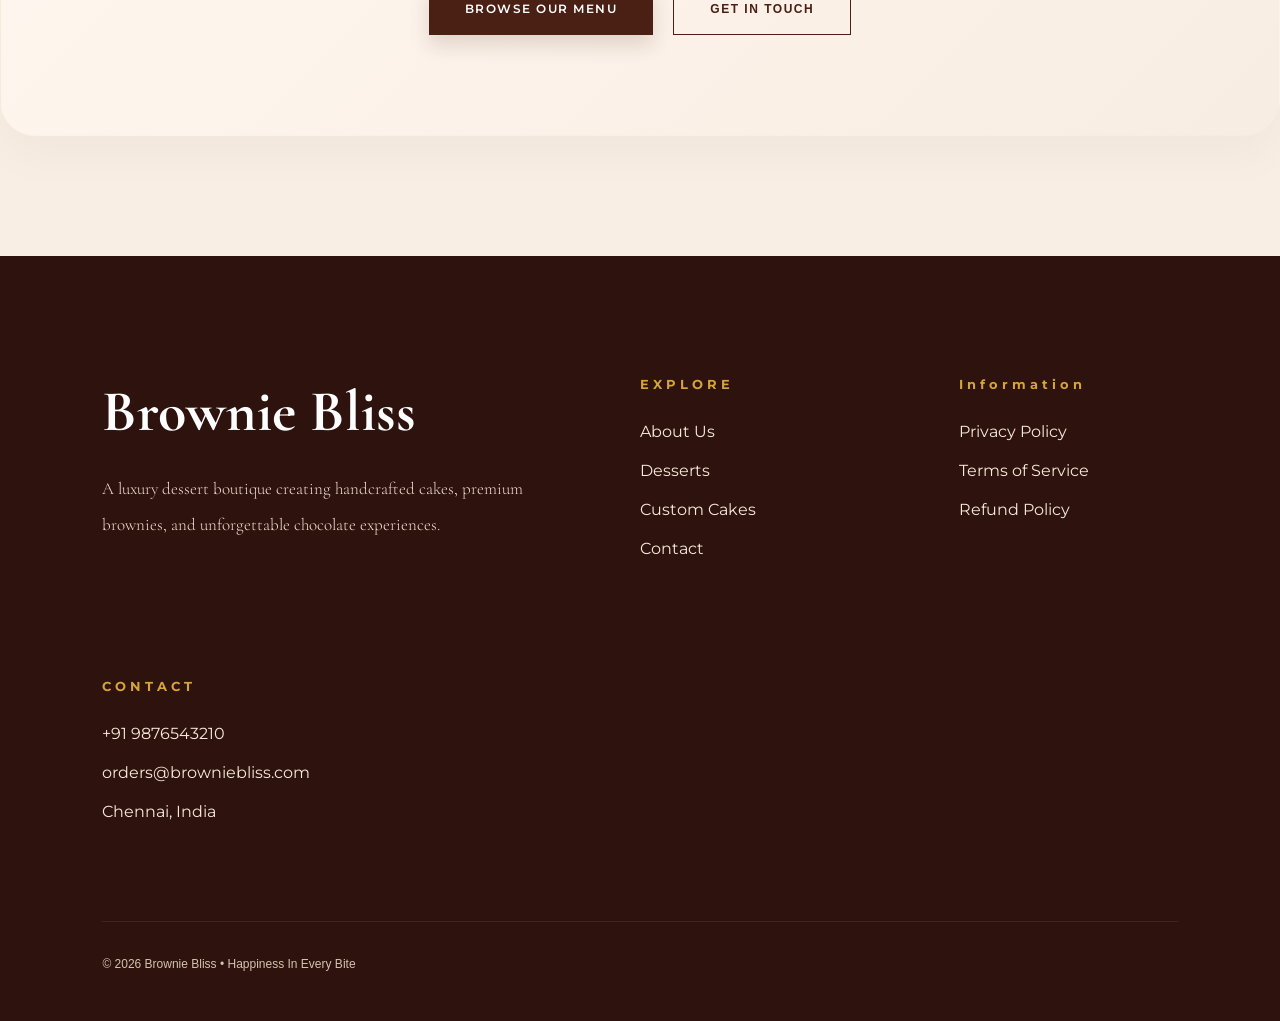
==== commit 9f862a2d: "Merge pull request #432 from Nehachavan03/fix/cart-workflow-localstorage Fix cart workflow state per" ====
--- a/public/about.html
+++ b/public/about.html
@@ -1,11 +1,6 @@
 <!DOCTYPE html>
 <html lang="en">
 
-<head>
-  <meta charset="UTF-8" />
-  <meta name="viewport" content="width=device-width, initial-scale=1.0"/>
-
-  <title>Brownie Bliss | About</title>
 <head>
   <meta charset="UTF-8">
   <meta name="viewport" content="width=device-width, initial-scale=1.0">
@@ -25,17 +20,18 @@
 <!-- HEADER -->
 <header>
   <div class="header-inner">
-<button class="menu-toggle" onclick="toggleMenu()">☰</button>
+    <button class="menu-toggle" onclick="toggleMenu()">☰</button>
     <a href="index.html" class="logo">
       <span class="logo-name">Brownie Bliss</span>
       <span class="logo-sub">Homemade Treats</span>
     </a>
 
     <nav>
-      <a href="index.html#home">Home</a>
-      <a href="about.html">Abput</a>
-      <a href="index.html#products">Products</a>
-      <a href="index.html#birthday">Birthday Cakes</a>
+      <a href="index.html">Home</a>
+      <a href="about.html">About</a>
+      <a href="products.html">Products</a>
+      <a href="birthday.html">Birthday Cakes</a>
+      <a href="favourites.html">Favourites</a>
       <a href="contact.html">Contact</a>
       <a href="track.html">Track Order</a>
     </nav>
@@ -776,6 +772,116 @@
       margin-bottom:40px;
     }
 
+    .stats{
+      max-width:1450px;
+      margin:70px auto 0;
+      display:grid;
+      grid-template-columns:repeat(4,minmax(0,1fr));
+      gap:36px 32px;
+      padding:0 20px;
+      align-items:start;
+    }
+
+    .stat-item{
+      display:flex;
+      flex-direction:column;
+      gap:14px;
+      text-align:left;
+      padding-left:10px;
+    }
+
+    .stat-number{
+      color:#fff4e6;
+      font-size:3.1rem;
+      line-height:1.05;
+      letter-spacing:0.02em;
+      margin:0;
+    }
+
+    .stat-number span{
+      font-size:0.45em;
+      vertical-align:text-top;
+      margin-left:4px;
+    }
+
+    .stat-label{
+      color:rgba(255,244,230,0.75);
+      font-size:16px;
+      line-height:1.9;
+      letter-spacing:0.01em;
+      max-width:280px;
+      margin:0;
+    }
+
+    .values{
+      padding:140px 8% 120px;
+    }
+
+    .values .section-title{
+      color:#fff4e6;
+      font-weight:600;
+      margin-bottom:18px;
+    }
+
+    .values .section-title em{
+      color:var(--gold);
+    }
+
+    .values-grid{
+      max-width:1450px;
+      margin:auto;
+      display:grid;
+      grid-template-columns:repeat(3,minmax(0,1fr));
+      gap:38px;
+    }
+
+    .value-card{
+      display:flex;
+      flex-direction:column;
+      gap:16px;
+    }
+
+    .value-icon{
+      font-size:32px;
+      display:inline-flex;
+      margin-bottom:10px;
+    }
+
+    .value-title{
+      color:#fff4e6;
+      font-weight:600;
+      font-size:30px;
+      line-height:1.2;
+      margin:0;
+    }
+
+    .value-desc{
+      color:rgba(255,244,230,0.88);
+      line-height:2.1;
+      font-size:16px;
+      margin:0;
+    }
+
+    @media(max-width:900px){
+      .stats{
+        grid-template-columns:repeat(2,minmax(0,1fr));
+      }
+
+      .values-grid{
+        grid-template-columns:1fr 1fr;
+      }
+    }
+
+    @media(max-width:700px){
+      .stats{
+        grid-template-columns:1fr;
+      }
+
+      .values-grid{
+        grid-template-columns:1fr;
+      }
+    }
+
     /* =========================
        LUXURY BANNER
     ========================= */
@@ -1045,36 +1151,606 @@
 
     }
 
+    /* =========================
+       DARK THEME SUPPORT
+    ========================= */
+
+    html.dark{
+      --dark:#f0e4d0;
+      --brown:#2a140b;
+      --brown2:#caa14a;
+      --light:#140d08;
+      --cream:#f5ede3;
+    }
+
+    html.dark body,
+    html.dark .about-section{
+      background:var(--light);
+      color:var(--text-dark);
+    }
+
+    html.dark body::before{
+      opacity:0.03;
+    }
+
+    html.dark header{
+      background:rgba(20,13,8,0.92);
+      border-bottom:1px solid rgba(212,165,55,0.16);
+    }
+
+    html.dark .logo h1,
+    html.dark .logo-name,
+    html.dark nav a{
+      color:var(--text-dark);
+    }
+
+    html.dark .logo span,
+    html.dark .logo-sub{
+      color:var(--gold);
+    }
+
+    html.dark nav a:hover{
+      color:var(--gold);
+    }
+
+    html.dark .large-card,
+    html.dark .small-card,
+    html.dark .premium-feature-card,
+    html.dark .story-card,
+    html.dark .value-card,
+    html.dark .story-img-wrap,
+    html.dark .founder,
+    html.dark .cta{
+      background:var(--white);
+      border-color:#3a2010;
+      box-shadow:0 18px 45px rgba(0,0,0,0.28);
+    }
+
+    html.dark .premium-features,
+    html.dark .story,
+    html.dark .values,
+    html.dark .founder,
+    html.dark .cta{
+      background:linear-gradient(135deg,#1a1008 0%,#221508 100%);
+    }
+
+    html.dark .premium-features::before{
+      background:radial-gradient(circle,rgba(212,165,55,0.1),transparent 70%);
+    }
+
+    html.dark .section-title h2,
+    html.dark .story-card h3,
+    html.dark .premium-feature-card h3,
+    html.dark .value-title,
+    html.dark .founder-name,
+    html.dark .cta-title,
+    html.dark .hero-body,
+    html.dark .story-text .section-title,
+    html.dark .quote-text{
+      color:var(--text-dark);
+    }
+
+    html.dark .section-title h2 em,
+    html.dark .section-title span,
+    html.dark .section-eyebrow,
+    html.dark .story-number,
+    html.dark .premium-icon,
+    html.dark .quote-attr{
+      color:var(--gold);
+    }
+
+    html.dark .premium-feature-card p,
+    html.dark .story-card p,
+    html.dark .story-para,
+    html.dark .value-desc,
+    html.dark .founder-bio,
+    html.dark .cta-sub,
+    html.dark .hero-body,
+    html.dark .story-quote{
+      color:var(--text-mid);
+    }
+
+    html.dark .experience-box{
+      background:rgba(255,255,255,0.05);
+      border:1px solid rgba(212,165,55,0.14);
+    }
+
+    html.dark .footer-links a,
+    html.dark .footer-brand p,
+    html.dark .footer-bottom{
+      color:#e6d6c5;
+    }
+
+    html.dark .footer-links a:hover{
+      color:var(--gold);
+    }
+
+    /* =========================
+       ADDITIONAL PREMIUM STYLES FOR ABOUT PAGE
+    ========================= */
+    .story-hero {
+      display: grid !important;
+      grid-template-columns: 1.2fr 1fr;
+      gap: 80px;
+      align-items: center;
+      max-width: 1450px;
+      margin: 0 auto;
+      padding: 100px 8%;
+      min-height: auto !important;
+      background: linear-gradient(rgba(45,18,13,0.92), rgba(45,18,13,0.96)) !important;
+    }
+    
+    .story-hero .hero-left {
+      text-align: left;
+    }
+    
+    .story-hero .hero-title {
+      font-family: 'Cormorant Garamond', serif;
+      font-size: 56px;
+      line-height: 1.1;
+      color: var(--cream);
+      margin-bottom: 24px;
+    }
+    
+    .story-hero .hero-body {
+      font-family: 'Montserrat', sans-serif;
+      font-size: 16px;
+      line-height: 1.8;
+      color: #f3e4d2 !important;
+      margin-bottom: 0;
+    }
+    
+    .story-hero .hero-right {
+      position: relative;
+      width: 100%;
+      border-radius: 24px;
+      overflow: hidden;
+      box-shadow: 0 20px 45px rgba(0, 0, 0, 0.4);
+    }
+    
+    .story-hero .hero-right img {
+      width: 100%;
+      height: 400px;
+      object-fit: cover;
+      display: block;
+    }
+    
+    .story-hero .hero-right-overlay {
+      position: absolute;
+      inset: 0;
+      background: linear-gradient(to top, rgba(45,18,13,0.6), transparent);
+      pointer-events: none;
+    }
+    
+    .story-hero .hero-badge {
+      position: absolute;
+      bottom: 24px;
+      left: 24px;
+      background: var(--gold);
+      color: var(--dark);
+      padding: 8px 16px;
+      font-size: 11px;
+      font-weight: 600;
+      letter-spacing: 1px;
+      border-radius: 30px;
+      box-shadow: 0 8px 20px rgba(0, 0, 0, 0.3);
+    }
+
+    .story-split {
+      display: grid;
+      grid-template-columns: 1fr 1fr;
+      gap: 80px;
+      align-items: center;
+      max-width: 1450px;
+      margin: 0 auto;
+      padding: 120px 8%;
+    }
+    
+    .story-img-wrap {
+      position: relative;
+      width: 100%;
+      border-radius: 28px;
+      overflow: hidden;
+      box-shadow: 0 20px 45px rgba(0, 0, 0, 0.08);
+    }
+    
+    .story-img-wrap img {
+      width: 100%;
+      height: 480px;
+      object-fit: cover;
+      display: block;
+    }
+    
+    .story-img-accent {
+      position: absolute;
+      inset: 0;
+      border: 2px solid var(--gold);
+      margin: 15px;
+      border-radius: 20px;
+      pointer-events: none;
+      opacity: 0.8;
+    }
+    
+    .story-quote {
+      position: absolute;
+      bottom: 30px;
+      left: 30px;
+      background: rgba(45, 18, 13, 0.85);
+      backdrop-filter: blur(8px);
+      -webkit-backdrop-filter: blur(8px);
+      color: var(--cream);
+      padding: 12px 24px;
+      border-radius: 12px;
+      font-size: 14px;
+      font-weight: 500;
+      letter-spacing: 1px;
+      border: 1px solid rgba(212, 165, 55, 0.3);
+      box-shadow: 0 10px 25px rgba(0,0,0,0.2);
+    }
+    
+    .story-text {
+      text-align: left;
+    }
+    
+    .story-text .section-eyebrow {
+      color: var(--gold);
+      letter-spacing: 4px;
+      font-size: 12px;
+      text-transform: uppercase;
+      font-weight: 600;
+      margin-bottom: 12px;
+      display: block;
+    }
+    
+    .story-text .section-title {
+      font-family: 'Cormorant Garamond', serif;
+      font-size: 52px;
+      color: var(--dark);
+      margin-bottom: 24px;
+      line-height: 1.15;
+      text-align: left;
+    }
+    
+    .story-text .section-title em {
+      color: var(--brown2);
+      font-style: italic;
+    }
+    
+    .story-para {
+      color: #6d4b42;
+      line-height: 1.8;
+      font-size: 16px;
+      margin-bottom: 20px;
+    }
+    
+    .story-para:last-child {
+      margin-bottom: 0;
+    }
+    
+    .values {
+      background: linear-gradient(135deg, #4a1f14, #2d120d) !important;
+      padding: 120px 8% !important;
+    }
+    
+    .values .section-eyebrow {
+      color: var(--gold);
+      letter-spacing: 4px;
+      font-size: 12px;
+      text-transform: uppercase;
+      font-weight: 600;
+      margin-bottom: 12px;
+      display: block;
+      text-align: center;
+    }
+    
+    .values .section-title {
+      color: #fff4e6 !important;
+      font-weight: 600;
+      font-family: 'Cormorant Garamond', serif;
+      font-size: 52px;
+      text-align: center;
+      margin-bottom: 60px;
+    }
+    
+    .values .section-title em {
+      color: var(--gold) !important;
+      font-style: italic;
+    }
+    
+    .values-grid {
+      max-width: 1450px;
+      margin: 0 auto;
+      display: grid;
+      grid-template-columns: repeat(3, 1fr);
+      gap: 40px;
+    }
+    
+    .value-card {
+      background: rgba(255, 255, 255, 0.03) !important;
+      border: 1px solid rgba(212, 165, 55, 0.1) !important;
+      padding: 40px 30px !important;
+      border-radius: 24px !important;
+      display: flex;
+      flex-direction: column;
+      gap: 16px;
+      transition: all 0.4s ease;
+    }
+    
+    .value-card:hover {
+      transform: translateY(-8px);
+      background: rgba(255, 255, 255, 0.05) !important;
+      border-color: rgba(212, 165, 55, 0.25) !important;
+      box-shadow: 0 15px 35px rgba(0, 0, 0, 0.2);
+    }
+    
+    .value-icon {
+      font-size: 36px;
+      display: inline-flex;
+      margin-bottom: 8px;
+    }
+    
+    .value-title {
+      color: #fff4e6 !important;
+      font-weight: 600;
+      font-size: 26px;
+      line-height: 1.2;
+      margin: 0;
+      font-family: 'Cormorant Garamond', serif;
+    }
+    
+    .value-desc {
+      color: rgba(255, 244, 230, 0.8) !important;
+      line-height: 1.8;
+      font-size: 15px;
+      margin: 0;
+    }
+    
+    .quote-banner {
+      background: var(--brown);
+      padding: 100px 30px;
+      text-align: center;
+      position: relative;
+      overflow: hidden;
+      box-shadow: inset 0 0 120px rgba(212, 175, 55, 0.08);
+      margin: 80px 0;
+    }
+    
+    .quote-text {
+      font-family: 'Cormorant Garamond', serif;
+      font-size: clamp(28px, 3.5vw, 44px);
+      line-height: 1.4;
+      color: var(--cream) !important;
+      font-style: italic;
+      max-width: 1000px;
+      margin: 0 auto 20px;
+    }
+    
+    .quote-attr {
+      font-family: 'Montserrat', sans-serif;
+      font-size: 13px;
+      letter-spacing: 3px;
+      color: var(--gold) !important;
+      text-transform: uppercase;
+      font-weight: 500;
+    }
+    
+    .founder {
+      display: grid;
+      grid-template-columns: 280px 1fr;
+      gap: 60px;
+      max-width: 1200px;
+      margin: 120px auto;
+      padding: 60px;
+      background: white;
+      border-radius: 35px;
+      align-items: center;
+      box-shadow: 0 20px 45px rgba(0, 0, 0, 0.04);
+      border: 1px solid rgba(212, 165, 55, 0.08);
+    }
+    
+    .founder-img-placeholder {
+      width: 240px;
+      height: 240px;
+      background: var(--cream);
+      border-radius: 50%;
+      display: flex;
+      align-items: center;
+      justify-content: center;
+      font-size: 80px;
+      border: 2px solid var(--gold);
+      box-shadow: 0 15px 30px rgba(212, 165, 55, 0.15);
+    }
+    
+    .founder-name {
+      font-family: 'Cormorant Garamond', serif;
+      font-size: 40px;
+      color: var(--dark) !important;
+      margin-bottom: 8px;
+    }
+    
+    .founder-role {
+      font-family: 'Montserrat', sans-serif;
+      font-size: 13px;
+      letter-spacing: 2px;
+      color: var(--gold) !important;
+      text-transform: uppercase;
+      font-weight: 600;
+      margin-bottom: 24px;
+    }
+    
+    .founder-bio {
+      font-family: 'Montserrat', sans-serif;
+      font-size: 16px;
+      line-height: 1.8;
+      color: #6e4c42 !important;
+    }
+    
+    .cta {
+      text-align: center;
+      padding: 100px 30px;
+      background: linear-gradient(135deg, #fff7f0 0%, #f8ede2 100%);
+      border-radius: 35px;
+      max-width: 1450px;
+      margin: 120px auto;
+      box-shadow: 0 20px 45px rgba(0, 0, 0, 0.03);
+      border: 1px solid rgba(212, 165, 55, 0.05);
+    }
+    
+    .cta-title {
+      font-family: 'Cormorant Garamond', serif;
+      font-size: 52px;
+      color: var(--dark) !important;
+      margin-bottom: 16px;
+    }
+    
+    .cta-sub {
+      font-family: 'Montserrat', sans-serif;
+      font-size: 18px;
+      color: #6e4c42 !important;
+      margin-bottom: 40px;
+    }
+    
+    .cta-buttons {
+      display: flex;
+      gap: 20px;
+      justify-content: center;
+    }
+    
+    .btn-dark {
+      padding: 18px 36px;
+      background: var(--brown);
+      color: white;
+      text-decoration: none;
+      font-weight: 600;
+      letter-spacing: 1.5px;
+      text-transform: uppercase;
+      font-size: 12px;
+      transition: 0.3s ease;
+      box-shadow: 0 10px 20px rgba(74, 31, 20, 0.15);
+    }
+    
+    .btn-dark:hover {
+      background: var(--gold);
+      color: var(--dark);
+      transform: translateY(-3px);
+      box-shadow: 0 15px 35px rgba(212, 165, 55, 0.2);
+    }
+    
+    .btn-outline {
+      padding: 18px 36px;
+      background: transparent;
+      border: 1px solid var(--brown);
+      color: var(--brown);
+      text-decoration: none;
+      font-weight: 600;
+      letter-spacing: 1.5px;
+      text-transform: uppercase;
+      font-size: 12px;
+      transition: 0.3s ease;
+    }
+    
+    .btn-outline:hover {
+      background: rgba(74, 31, 20, 0.05);
+      transform: translateY(-3px);
+    }
+
+    /* RESPONSIVE UPDATES */
+    @media(max-width:900px){
+      .story-hero {
+        grid-template-columns: 1fr;
+        gap: 40px;
+        min-height: auto !important;
+        padding: 80px 20px;
+      }
+      .story-hero .hero-right img {
+        height: 300px;
+      }
+      .story-split {
+        grid-template-columns: 1fr;
+        gap: 40px;
+        padding: 60px 20px;
+      }
+      .story-img-wrap img {
+        height: 350px;
+      }
+      .story-text .section-title {
+        font-size: 40px;
+      }
+      .values {
+        padding: 80px 20px !important;
+      }
+      .values .section-title {
+        font-size: 40px;
+        margin-bottom: 40px;
+      }
+      .values-grid {
+        grid-template-columns: 1fr;
+        gap: 24px;
+      }
+      .founder {
+        grid-template-columns: 1fr;
+        text-align: center;
+        padding: 40px 20px;
+        margin: 60px 20px;
+        gap: 30px;
+      }
+      .founder-img-placeholder {
+        margin: 0 auto;
+      }
+      .founder-name {
+        font-size: 32px;
+      }
+      .cta {
+        margin: 60px 20px;
+        padding: 60px 20px;
+      }
+      .cta-title {
+        font-size: 36px;
+      }
+      .cta-sub {
+        font-size: 16px;
+      }
+      .cta-buttons {
+        flex-direction: column;
+        gap: 15px;
+      }
+    }
+
+    /* DARK MODE STYLES */
+    html.dark .story-split {
+      background: linear-gradient(135deg,#1a1008 0%,#221508 100%) !important;
+    }
+    html.dark .story-text .section-title,
+    html.dark .founder-name,
+    html.dark .cta-title,
+    html.dark .founder-bio,
+    html.dark .cta-sub {
+      color: var(--text-dark) !important;
+    }
+    html.dark .founder {
+      background: linear-gradient(135deg,#1a1008 0%,#221508 100%) !important;
+      border-color: #3a2010 !important;
+    }
+    html.dark .founder-img-placeholder {
+      background: #2a140b !important;
+      border-color: var(--gold) !important;
+    }
+    html.dark .cta {
+      background: linear-gradient(135deg,#1a1008 0%,#221508 100%) !important;
+      border-color: #3a2010 !important;
+    }
+    html.dark .btn-dark {
+      background: var(--gold) !important;
+      color: var(--dark) !important;
+    }
+    html.dark .btn-outline {
+      border-color: var(--gold) !important;
+      color: var(--gold) !important;
+    }
+    html.dark .btn-outline:hover {
+      background: rgba(212, 165, 55, 0.08) !important;
+    }
   </style>
-
-</head>
-
-<body>
-
-  <!-- NAVBAR -->
-
-  <header>
-
-    <div class="navbar">
-
-      <a href="index.html" class="logo">
-        <h1>Brownie Bliss</h1>
-        <span>HOMEMADE TREATS</span>
-      </a>
-
-      <nav>
-        <a href="index.html">Home</a>
-        <a href="about.html">About</a>
-        <a href="products.html">Products</a>
-        <a href="birthday.html">Birthday Cakes</a>
-        <a href="favourites.html">Favourites</a>
-        <a href="contact.html">Contact</a>
-        <a href="track.html">Track Order</a>
-      </nav>
-
-    </div>
-
-  </header>
 
   <!-- HERO -->
 
@@ -1238,7 +1914,7 @@
     </section>
 
   <!-- Hero -->
-  <section class="hero">
+  <section class="hero story-hero">
     <div class="hero-left">
       <p class="hero-eyebrow">Our Story</p>
       <h1 class="hero-title">More Than Desserts —<br><em>Moments Made Sweet</em></h1>
@@ -1348,29 +2024,31 @@
           DISCOVER MORE →
         </a>
       </div>
-    
-  <!-- Stats -->
-  <div class="stats">
-    <div class="stat-item reveal">
-      <div class="stat-number"><span class="count" data-target="100">0</span><span>%</span></div>
-      <div class="stat-label">Homemade Recipes</div>
     </div>
-    <div class="stat-item reveal" style="transition-delay:0.1s">
-      <div class="stat-number" style="font-size:40px">Fresh</div>
-      <div class="stat-label">Baked Every Day</div>
+  
+    <!-- Stats -->
+    <div class="stats">
+      <div class="stat-item reveal">
+        <div class="stat-number"><span class="count" data-target="100">0</span><span>%</span></div>
+        <div class="stat-label">Homemade Recipes</div>
+      </div>
+      <div class="stat-item reveal" style="transition-delay:0.1s">
+        <div class="stat-number" style="font-size:40px">Fresh</div>
+        <div class="stat-label">Baked Every Day</div>
+      </div>
+      <div class="stat-item reveal" style="transition-delay:0.2s">
+        <div class="stat-number">∞</div>
+        <div class="stat-label">Sweet Memories</div>
+      </div>
+      <div class="stat-item reveal" style="transition-delay:0.3s">
+        <div class="stat-number" style="font-size:36px">Small<br><span>Batches</span></div>
+        <div class="stat-label">Always Fresh, Never Factory</div>
+      </div>
     </div>
-    <div class="stat-item reveal" style="transition-delay:0.2s">
-      <div class="stat-number">∞</div>
-      <div class="stat-label">Sweet Memories</div>
-    </div>
-    <div class="stat-item reveal" style="transition-delay:0.3s">
-      <div class="stat-number" style="font-size:36px">Small<br><span>Batches</span></div>
-      <div class="stat-label">Always Fresh, Never Factory</div>
-    </div>
-  </div>
+  </section>
 
   <!-- Story Section -->
-  <section class="story">
+  <section class="story story-split">
     <div class="story-img-wrap reveal">
       <img src="https://theobroma.in/cdn/shop/files/redvelvet-theo.jpg?v=1701321860" alt="Brownie Bliss baking" />
       <div class="story-img-accent"></div>
@@ -1408,8 +2086,6 @@
     </div>
   </section>
 
-  </section>
-
   <!-- LUXURY BANNER -->
 
   <section class="luxury-banner">
@@ -1437,60 +2113,6 @@
     </div>
 
   </section>
-
-  <!-- FOOTER -->
-
-  <footer>
-
-    <div class="footer-grid">
-
-      <div class="footer-brand">
-
-        <h2>Brownie Bliss</h2>
-
-        <p>
-          A luxury dessert boutique creating handcrafted cakes,
-          premium brownies, and unforgettable chocolate experiences.
-        </p>
-
-      </div>
-
-      <div class="footer-links">
-
-        <h4>EXPLORE</h4>
-
-        <a href="about.html">About Us</a>
-        <a href="products.html">Desserts</a>
-        <a href="birthday.html">Custom Cakes</a>
-        <a href="contact.html">Contact</a>
-
-      </div>
-      <div class="footer-links">
-        <h4>Information</h4>
-        <a href="privacy-policy.html">Privacy Policy</a>
-        <a href="terms-of-service.html">Terms of Service</a>
-        <a href="refund-policy.html">Refund Policy</a>
-      </div>
-
-      <div class="footer-links">
-
-        <h4>CONTACT</h4>
-
-        <a href="#">+91 9876543210</a>
-        <a href="#">orders@browniebliss.com</a>
-        <a href="#">Chennai, India</a>
-
-      </div>
-
-    </div>
-
-    <div class="footer-bottom">
-      © 2026 Brownie Bliss • Happiness In Every Bite
-    </div>
-
-  </footer>
-
-</body>
 
   <!-- Quote -->
   <div class="quote-banner reveal">
@@ -1518,8 +2140,59 @@
     </div>
   </div>
 
-</footer>
+  <!-- FOOTER -->
+
+  <footer>
+
+    <div class="footer-grid">
+
+      <div class="footer-brand">
+
+        <h2>Brownie Bliss</h2>
+
+        <p>
+          A luxury dessert boutique creating handcrafted cakes,
+          premium brownies, and unforgettable chocolate experiences.
+        </p>
+
+      </div>
+
+      <div class="footer-links">
+
+        <h4>EXPLORE</h4>
+
+        <a href="about.html">About Us</a>
+        <a href="products.html">Desserts</a>
+        <a href="birthday.html">Custom Cakes</a>
+        <a href="contact.html">Contact</a>
+
+      </div>
+      <div class="footer-links">
+        <h4>Information</h4>
+        <a href="privacy-policy.html">Privacy Policy</a>
+        <a href="terms-of-service.html">Terms of Service</a>
+        <a href="refund-policy.html">Refund Policy</a>
+      </div>
+
+      <div class="footer-links">
+
+        <h4>CONTACT</h4>
+
+        <a href="#">+91 9876543210</a>
+        <a href="#">orders@browniebliss.com</a>
+        <a href="#">Chennai, India</a>
+
+      </div>
+
+    </div>
+
+    <div class="footer-bottom">
+      © 2026 Brownie Bliss • Happiness In Every Bite
+    </div>
+
+  </footer>
+
   <button id="scrollTopBtn" onclick="scrollToTop()">↑</button>
   <script src="script.js"></script>
 </body>
-</html>+</html>
--- a/public/style.css
+++ b/public/style.css
@@ -42,6 +42,7 @@
   --glass-border: rgba(255, 255, 255, 0.15);
 }
 
+
 * {
   margin: 0;
   padding: 0;
@@ -53,6 +54,8 @@
   color: var(--text-dark);
   font-family: 'DM Sans', sans-serif;
   overflow-x: hidden;
+  width:100%;
+  max-width:100%;
 }
 
 /* ANNOUNCEMENT BAR */
@@ -99,6 +102,7 @@
   font-weight: 700;
   color: var(--color-primary);
   letter-spacing: 1px;
+  margin-bottom: 4px;
 }
 
 .logo-sub {
@@ -107,6 +111,7 @@
   letter-spacing: 3px;
   color: var(--gold);
   text-transform: uppercase;
+  margin-bottom: 15px;
 }
 
 nav {
@@ -336,6 +341,14 @@
   color: #fff;
   letter-spacing: 0.5px;
   background: linear-gradient(to bottom, rgba(0, 0, 0, 0), rgba(0, 0, 0, 0.4));
+}
+
+.hero-content{
+  overflow:hidden;
+}
+
+.hero-visual{
+  max-width:100%;
 }
 
 /* VALUES STRIP */
@@ -3836,7 +3849,7 @@
 .admin-body {
   margin: 20px auto;
 }
-
+}
 
 /* Admin Panel Additions */
 .panel-title-group {
@@ -4326,327 +4339,381 @@
    CONTACT PAGE PREMIUM
 ========================= */
 
-.contact-page {
-  position: relative;
-  overflow: hidden;
-  padding: 120px 30px;
-  background:
-    linear-gradient(
-      135deg,
-      #fffaf4 0%,
-      #f9f1e7 100%
-    );
-}
-
-.contact-bg {
-  position: absolute;
-  inset: 0;
-  opacity: 0.03;
-
-  background-image:
-    radial-gradient(var(--gold) 1px, transparent 1px);
-
-  background-size: 28px 28px;
-}
-
-.contact-inner {
-  position: relative;
-  z-index: 2;
-
-  max-width: 1300px;
-  margin: 0 auto;
-
-  display: grid;
-  grid-template-columns: 1.1fr 0.9fr;
-  gap: 70px;
-}
-
-.contact-desc {
-  font-family: 'Cormorant Garamond', serif;
-  font-size: 24px;
-  line-height: 1.8;
-  color: var(--text-mid);
-
-  margin:
-    30px 0 50px;
-}*/
+/* =========================
+   CONTACT PAGE
+========================= */
+
+.contact-page{
+  position:relative;
+  padding:140px 40px;
+  background:#f8f3ed;
+  overflow:hidden;
+}
+
+.contact-bg{
+  display:none;
+}
+
+/* LAYOUT */
+
+.contact-inner{
+  max-width:1280px;
+  margin:0 auto;
+
+  display:grid;
+  grid-template-columns:1.1fr 0.9fr;
+  gap:90px;
+  align-items:start;
+}
+
+/* LEFT */
+
+.contact-desc{
+  font-family:'Cormorant Garamond', serif;
+  font-size:28px;
+  line-height:1.7;
+  color:#5c5148;
+
+  margin:30px 0 60px;
+}
 
 /* INFO GRID */
 
-.contact-info-grid {
-  display: grid;
-  gap: 22px;
-
-  margin-bottom: 40px;
-}
-
-.contact-info-card {
-  display: flex;
-  gap: 20px;
-
-  background: rgba(255, 255, 255, 0.7);
-
-  border: 1px solid rgba(212, 175, 55, 0.15);
-
-  padding: 26px;
-  border-radius: 18px;
-
-  backdrop-filter: blur(10px);
-
-  transition: 0.35s ease;
-}
-
-.contact-info-card:hover {
-  transform: translateY(-6px);
-
-  box-shadow: var(--shadow-lg);
-}
-
-.contact-icon {
-  width: 58px;
-  height: 58px;
-
-  border-radius: 50%;
-
-  background: var(--brown-dark);
-
-  color: var(--cream);
-
-  display: flex;
-  align-items: center;
-  justify-content: center;
-
-  font-size: 24px;
-
-  flex-shrink: 0;
-}
-
-.contact-info-card h4 {
-  font-family: 'Playfair Display', serif;
-
-  margin-bottom: 8px;
-
-  color: var(--brown-dark);
+.contact-info-grid{
+  display:grid;
+  gap:18px;
+
+  margin-bottom:50px;
+}
+
+.contact-info-card{
+  display:flex;
+  gap:22px;
+
+  padding:28px;
+
+  background:#fff;
+
+  border:1px solid rgba(0,0,0,0.06);
+
+  border-radius:22px;
+
+  transition:0.3s ease;
+}
+
+.contact-info-card:hover{
+  transform:translateY(-4px);
+  box-shadow:0 15px 40px rgba(0,0,0,0.06);
+}
+
+.contact-icon{
+  width:58px;
+  height:58px;
+
+  border-radius:18px;
+
+  background:#f4ede6;
+
+  display:flex;
+  align-items:center;
+  justify-content:center;
+
+  font-size:24px;
+
+  flex-shrink:0;
+}
+
+.contact-info-card h4{
+  font-family:'Playfair Display', serif;
+
+  font-size:22px;
+
+  color:#2f241f;
+
+  margin-bottom:6px;
 }
 
 .contact-info-card p,
-.contact-info-card a {
-  color: var(--text-mid);
-
-  line-height: 1.7;
-
-  text-decoration: none;
-}
-
-/* HOURS CARD */
-
-.hours-card {
-  background:
-    linear-gradient(135deg,
-      var(--brown-dark),
-      #2f140d);
-
-  color: var(--cream);
-
-  padding: 36px;
-
-  border-radius: 24px;
-
-  margin-bottom: 32px;
-
-  box-shadow: var(--shadow-lg);
-}
-
-.hours-card h3 {
-  font-family: 'Playfair Display', serif;
-
-  margin-bottom: 24px;
-
-  font-size: 30px;
-
-  color: var(--gold);
-}
-
-.hour-row {
-  display: flex;
-  justify-content: space-between;
-
-  padding: 14px 0;
-
-  border-bottom:
-    1px solid rgba(255, 255, 255, 0.1);
-}
-
-.hour-row:last-child {
-  border-bottom: none;
-}
-
-/* INSTAGRAM BOX */
-
-.insta-box {
-  display: flex;
-  align-items: center;
-  gap: 18px;
-
-  background:
-    linear-gradient(135deg,
-      #833ab4,
-      #fd1d1d,
-      #fcb045);
-
-  padding: 22px 26px;
-
-  border-radius: 20px;
-
-  text-decoration: none;
-
-  color: white;
-
-  transition: 0.35s ease;
+.contact-info-card a{
+  color:#6b625c;
+  text-decoration:none;
+  line-height:1.7;
+}
+
+/* HOURS */
+
+.hours-card{
+  background:#fff;
+
+  border-radius:24px;
+
+  padding:34px;
+
+  border:1px solid rgba(0,0,0,0.06);
+
+  margin-bottom:30px;
+}
+
+.hours-card h3{
+  font-family:'Playfair Display', serif;
+
+  font-size:30px;
+
+  margin-bottom:26px;
+
+  color:#2d211c;
+}
+
+.hour-row{
+  display:flex;
+  justify-content:space-between;
+
+  padding:14px 0;
+
+  border-bottom:1px solid rgba(0,0,0,0.06);
+}
+
+.hour-row:last-child{
+  border-bottom:none;
+}
+
+/* INSTAGRAM */
+
+.insta-box{
+  display:flex;
+  align-items:center;
+  gap:18px;
+
+  background:#fff;
+
+  border-radius:24px;
+
+  padding:24px 28px;
+
+  border:1px solid rgba(0,0,0,0.06);
+
+  text-decoration:none;
+
+  color:#2d211c;
+
+  transition:0.3s ease;
+}
+
+.insta-box:hover{
+  transform:translateY(-4px);
+  box-shadow:0 15px 40px rgba(0,0,0,0.06);
+}
+
+.insta-icon{
+  width:60px;
+  height:60px;
+
+  border-radius:18px;
+
+  background:#f4ede6;
+
+  display:flex;
+  align-items:center;
+  justify-content:center;
+
+  font-size:28px;
+}
+
+.insta-box span{
+  font-size:14px;
+  color:#7a7069;
+}
+
+.insta-box h4{
+  font-size:24px;
+
+  margin-top:4px;
+
+  font-family:'Playfair Display', serif;
+}
+
+/* FORM */
+
+.contact-form-box{
+  background:#fff;
+
+  border-radius:28px;
+
+  padding:50px;
+
+  border:1px solid rgba(0,0,0,0.06);
 
   box-shadow:
-    0 18px 40px rgba(131, 58, 180, 0.25);
-}
-
-.insta-box:hover {
-  transform: translateY(-6px) scale(1.01);
-}
-
-.insta-icon {
-  width: 62px;
-  height: 62px;
-
-  border-radius: 50%;
-
-  background: rgba(255, 255, 255, 0.18);
-
-  display: flex;
-  align-items: center;
-  justify-content: center;
-
-  font-size: 28px;
-
-  backdrop-filter: blur(10px);
-}
-
-.insta-box span {
-  font-size: 13px;
-  opacity: 0.85;
-}
-
-.insta-box h4 {
-  font-size: 24px;
-
-  margin-top: 4px;
-
-  font-family: 'Playfair Display', serif;
-}
-
-/* FORM BOX */
-
-.contact-form-box {
-  background:
-    linear-gradient(to bottom,
-      #2a120c,
-      #1b0b07);
-
-  color: white;
-
-  padding: 50px;
-
-  border-radius: 28px;
-
-  box-shadow:
-    0 25px 60px rgba(0, 0, 0, 0.25);
-}
-
-.form-top {
-  display: flex;
-  align-items: center;
-  gap: 14px;
-
-  margin-bottom: 20px;
-}
-
-.form-top span {
-  font-size: 28px;
-}
-
-.form-top h3 {
-  font-family: 'Playfair Display', serif;
-
-  font-size: 34px;
-
-  color: var(--gold-light);
-}
-
-.form-desc {
-  color: rgba(255, 255, 255, 0.7);
-
-  line-height: 1.8;
-
-  margin-bottom: 32px;
-}
-
-.contact-form-box form {
-  display: flex;
-  flex-direction: column;
-  gap: 20px;
+    0 20px 50px rgba(0,0,0,0.04);
+}
+
+.form-top{
+  display:flex;
+  align-items:center;
+  gap:14px;
+
+  margin-bottom:18px;
+}
+
+.form-top span{
+  font-size:24px;
+}
+
+.form-top h3{
+  font-family:'Playfair Display', serif;
+
+  font-size:38px;
+
+  color:#2d211c;
+}
+
+.form-desc{
+  color:#726861;
+
+  line-height:1.8;
+
+  margin-bottom:34px;
+}
+
+.contact-form-box form{
+  display:flex;
+  flex-direction:column;
+  gap:18px;
 }
 
 .contact-form-box input,
-.contact-form-box textarea {
-  width: 100%;
-
-  background: rgba(255, 255, 255, 0.08);
-
-  border: 1px solid rgba(255, 255, 255, 0.08);
-
-  color: white;
-
-  padding: 16px 18px;
-
-  border-radius: 14px;
-
-  outline: none;
-
-  font-family: 'DM Sans', sans-serif;
-}
-
-.contact-form-box textarea {
-  height: 140px;
-  resize: vertical;
+.contact-form-box textarea{
+  width:100%;
+
+  border:none;
+
+  background:#f7f3ef;
+
+  border-radius:16px;
+
+  padding:18px 20px;
+
+  font-size:16px;
+
+  outline:none;
+
+  transition:0.3s ease;
+}
+
+.contact-form-box textarea{
+  min-height:160px;
+  resize:none;
+}
+
+.contact-form-box input:focus,
+.contact-form-box textarea:focus{
+  background:#f1ebe5;
 }
 
 .contact-form-box input::placeholder,
-.contact-form-box textarea::placeholder {
-  color: rgba(255, 255, 255, 0.45);
-}
-
-.contact-form-box input:focus,
-.contact-form-box textarea:focus {
-  border-color: var(--gold);
+.contact-form-box textarea::placeholder{
+  color:#9a8f86;
+}
+
+/* BUTTON */
+
+.hero-cta{
+  margin-top:8px;
+
+  background:#2d211c;
+
+  color:white;
+
+  border:none;
+
+  padding:18px;
+
+  border-radius:18px;
+
+  font-size:16px;
+
+  cursor:pointer;
+
+  transition:0.3s ease;
+}
+
+.hero-cta:hover{
+  transform:translateY(-2px);
+  background:#1e1512;
 }
 
 /* RESPONSIVE */
 
-@media (max-width: 900px) {
-
-  .contact-inner {
-    grid-template-columns: 1fr;
-  }
-
-  .contact-desc {
-    font-size: 21px;
-  }
-
-  .contact-form-box {
-    padding: 36px 28px;
-  }
-
-  .form-top h3 {
-    font-size: 28px;
-  }
+@media(max-width:950px){
+
+  .contact-page{
+    padding:100px 22px;
+  }
+
+  .contact-inner{
+    grid-template-columns:1fr;
+    gap:60px;
+  }
+
+  .contact-desc{
+    font-size:24px;
+  }
+
+  .contact-form-box{
+    padding:36px 26px;
+  }
+
+  .form-top h3{
+    font-size:30px;
+  }
+}
+
+@media(max-width:600px){
+
+  .section-title{
+    font-size:38px;
+    line-height:1.2;
+  }
+
+  .contact-desc{
+    font-size:21px;
+  }
+
+  .contact-info-card,
+  .hours-card,
+  .insta-box{
+    padding:22px;
+  }
+}
+
+/* MAP */
+
+.map-box{
+  margin-top:28px;
+
+  overflow:hidden;
+
+  border-radius:22px;
+
+  border:1px solid rgba(255,255,255,0.06);
+
+  background:#fff;
+}
+
+.map-box iframe{
+  width:100%;
+  height:320px;
+
+  border:none;
+
+  display:block;
+
+  filter:grayscale(10%);
+}
+
+.contact-form-box{
+  display:flex;
+  flex-direction:column;
 }
 
 /* =========================
@@ -8903,8 +8970,6 @@
   font-size: 13px !important;
   border-radius: 6px !important;
   background: var(--gold) !important;
-
- .some-class {
   color: var(--brown-dark) !important;
 }
 
@@ -9087,20 +9152,44 @@
   line-height: 1;
   backface-visibility: hidden;
 }
-
-.theme-toggle-btn:hover {
-  background: var(--brown-dark);
-  transform: rotate(22deg) scale(1.08);
-}
-
-html.dark .theme-toggle-btn {
-  border-color: var(--gold);
-}
-
-html.dark .theme-toggle-btn:hover {
-  background: var(--gold);
-}
-
+.theme-toggle-btn:hover              { background: var(--brown-dark); transform: rotate(22deg) scale(1.08); }
+html.dark .theme-toggle-btn          { border-color: var(--gold); }
+html.dark .theme-toggle-btn:hover    { background: var(--gold); }
+.stock-status {
+    margin: 8px 0;
+    padding: 6px 12px;
+    border-radius: 20px;
+    font-size: 12px;
+    font-weight: 600;
+    display: inline-block;
+    letter-spacing: 0.5px;
+    border: 1px solid;
+}
+
+.available {
+    background: #f3e5d8;
+    color: #5c3b2e;
+    border-color: #c8a58f;
+}
+
+.low-stock {
+    background: #e8d3b9;
+    color: #6b3f1d;
+    border-color: #b7865e;
+}
+
+.sold-out {
+    background: #4b2e2e;
+    color: #f5e6d3;
+    border-color: #7a4b4b;
+}
+
+.add-to-cart:disabled {
+    background: #4b2e2e;
+    color: #f5e6d3;
+    cursor: not-allowed;
+    opacity: 0.75;
+}
   .bb-reviews {
     background: #fdf6ee;
     padding: 64px 32px;
@@ -10027,7 +10116,7 @@
   box-shadow:
     0 0 0 4px rgba(181, 131, 102, 0.18);
 }
-}
+
 
 .custom-price-filter {
   appearance: none !important;
@@ -10064,13 +10153,495 @@
   color: #5c372c !important;
 }
 
+/* ============================= */
+/* GLOBAL FIXES */
+/* ============================= */
+
+* {
+  margin: 0;
+  padding: 0;
+  box-sizing: border-box;
+}
+
+html,
+body {
+  width: 100%;
+  overflow-x: hidden;
+}
+
+/* Prevent images/videos from overflowing */
+
+img,
+video {
+  max-width: 100%;
+  height: auto;
+  display: block;
+}
+
+/* ============================= */
+/* RESPONSIVE SECTION PADDING */
+/* ============================= */
+
+@media (max-width: 768px) {
+
+  section,
+  .products-section,
+  .birthday-section,
+  footer {
+    padding-left: 16px !important;
+    padding-right: 16px !important;
+  }
+
+  .header-inner,
+  .footer-inner,
+  .products-inner,
+  .values-inner {
+    width: 100%;
+    max-width: 100%;
+  }
+}
+
+/* ============================= */
+/* HERO SECTION */
+/* ============================= */
+
+@media (max-width: 900px) {
+
+  .hero-content {
+    grid-template-columns: 1fr !important;
+    gap: 40px !important;
+    text-align: center;
+  }
+
+  .hero-title {
+    font-size: clamp(42px, 10vw, 70px);
+  }
+
+  .hero-visual {
+    width: 100%;
+  }
+
+  .hero-card img {
+    width: 100%;
+    height: auto;
+  }
+}
+
+/* ============================= */
+/* BIRTHDAY / DESSERT / BROWNIE */
+/* MAIN OVERFLOW FIX */
+/* ============================= */
+
+@media (max-width: 900px) {
+
+  .bday-slide > div {
+    grid-template-columns: 1fr !important;
+    gap: 30px !important;
+  }
+
+  .birthday-card {
+    padding: 24px !important;
+  }
+
+  .birthday-visual img,
+  #birthdayCakeImg,
+  #dessertImg,
+  #brownieImg,
+  #cookieImg {
+    width: 100% !important;
+    height: clamp(250px, 60vw, 450px) !important;
+    object-fit: cover;
+  }
+}
+
+/* ============================= */
+/* GRID FIXES */
+/* ============================= */
+
+@media (max-width: 768px) {
+
+  /* Flavor grids */
+  div[style*="repeat(3, 1fr)"] {
+    grid-template-columns: repeat(2, 1fr) !important;
+  }
+
+  /* Product grid */
+  .products-grid {
+    grid-template-columns: 1fr !important;
+  }
+
+  /* Review grid */
+  .reviews-grid {
+    grid-template-columns: 1fr !important;
+  }
+
+  /* Feedback section */
+  #feedback div[style*="grid-template-columns: 1fr 1fr"] {
+    grid-template-columns: 1fr !important;
+  }
+}
+
+.feedback-grid{
+  display:grid;
+  grid-template-columns:1fr 1fr;
+  gap:40px;
+}
+
+@media (max-width:768px){
+
+  .feedback-grid{
+    grid-template-columns:1fr;
+  }
+
+}
+/* ============================= */
+/* BUTTON FIXES */
+/* ============================= */
+
+button,
+.hero-cta,
+.filter-tab {
+  max-width: 100%;
+  white-space: normal;
+}
+
+@media (max-width: 768px) {
+
+  .hero-cta {
+    width: 100%;
+  }
+
+  .filter-tab {
+    font-size: 12px;
+    padding: 10px 12px;
+  }
+}
+
+/* ============================= */
+/* NAVIGATION FIX */
+/* ============================= */
+
+@media (max-width: 900px) {
+
+  nav {
+    display: none;
+  }
+
+  .menu-toggle {
+    display: block;
+  }
+
+  .header-actions {
+    gap: 10px;
+  }
+
+  .cart-btn {
+    font-size: 12px;
+    padding: 10px 14px;
+  }
+}
+
+/* ============================= */
+/* MOBILE MENU */
+/* ============================= */
+
+.mobile-menu {
+  width: 100%;
+  max-width: 100vw;
+  overflow-x: hidden;
+}
+
+/* ============================= */
+/* VALUES STRIP */
+/* ============================= */
+
+@media (max-width: 768px) {
+
+  .values-inner {
+    grid-template-columns: 1fr !important;
+    gap: 20px;
+  }
+
+  .value-item {
+    width: 100%;
+  }
+}
+
+/* ============================= */
+/* REVIEW CARDS */
+/* ============================= */
+
+.review-card {
+  width: 100%;
+  max-width: 100%;
+  overflow: hidden;
+}
+
+/* ============================= */
+/* FOOTER */
+/* ============================= */
+
+@media (max-width: 768px) {
+
+  .footer-top {
+    grid-template-columns: 1fr !important;
+    gap: 40px;
+  }
+}
+
+/* ============================= */
+/* CART SIDEBAR */
+/* ============================= */
+
+@media (max-width: 768px) {
+
+  .cart-sidebar {
+    width: 100% !important;
+    max-width: 100vw;
+  }
+}
+.responsive-grid {
+  display: grid;
+  grid-template-columns: repeat(3, 1fr);
+  gap: 10px;
+}
+
+@media (max-width: 768px) {
+  .responsive-grid {
+    grid-template-columns: repeat(2, 1fr);
+  }
+}
+
+.birthday-grid{
+  max-width:1300px;
+  margin:0 auto;
+  display:grid;
+  grid-template-columns:1fr 1.2fr;
+  gap:60px;
+  align-items:center;
+}
+
+@media (max-width:768px){
+  .birthday-grid{
+    grid-template-columns:1fr;
+    gap:30px;
+  }
+}
+
+@media (max-width:768px){
+
+  nav{
+    display:none;
+  }
+
+  .menu-toggle{
+    display:block;
+  }
+
+}
+.menu-toggle{
+  display:none;
+}
+
 #scrollTopBtn:hover {
     background-color: #8b5a3c;
     transform: scale(1.1);
 }
 
+/* ============================================================
+   DARK MODE FINAL PATCH — Brownie Bliss
+============================================================ */
+
+html.dark,
+html.dark body {
+  background: var(--cream) !important;
+  color: var(--text-dark) !important;
+}
+
+/* Keep the announcement bar readable against the dark theme palette. */
+html.dark .announcement {
+  background: #2a140b !important;
+  color: #f6deb0 !important;
+  text-shadow: 0 1px 4px rgba(17, 9, 4, 0.45);
+}
+
+/* Header / navbar */
+html.dark header,
+html.dark .navbar,
+html.dark .mobile-menu {
+  background: var(--white) !important;
+  border-color: #3a2010 !important;
+}
+
+html.dark .logo-name,
+html.dark .brand-name,
+html.dark nav a,
+html.dark .mobile-menu a {
+  color: var(--text-dark) !important;
+}
+
+html.dark .logo-sub,
+html.dark .brand-tagline {
+  color: var(--gold) !important;
+}
+
+/* Sections */
+html.dark .products-section,
+html.dark .categories-section,
+html.dark .birthday-section,
+html.dark .favourites-page,
+html.dark .contact-page,
+html.dark .page-header,
+html.dark .track-content-wrapper {
+  background: var(--cream) !important;
+  color: var(--text-dark) !important;
+}
+
+/* Cards */
+html.dark .product-card,
+html.dark .birthday-card,
+html.dark .contact-card,
+html.dark .review-card,
+html.dark .testimonial-card,
+html.dark .stat-card,
+html.dark .orders-panel,
+html.dark .login-box,
+html.dark .cart-sidebar,
+html.dark .checkout-modal,
+html.dark .track-container,
+html.dark #result,
+html.dark .favourite-bakery-card {
+  background: var(--white) !important;
+  color: var(--text-dark) !important;
+  border-color: #3a2010 !important;
+}
+
+/* Text */
+html.dark .section-title,
+html.dark .section-title em,
+html.dark h1,
+html.dark h2,
+html.dark h3,
+html.dark h4,
+html.dark .product-name,
+html.dark .product-title,
+html.dark .cart-title,
+html.dark .checkout-title,
+html.dark .track-container h2 {
+  color: var(--text-dark) !important;
+}
+
+html.dark p,
+html.dark .product-desc,
+html.dark .checkout-subtitle,
+html.dark .track-subtitle,
+html.dark .favourites-intro,
+html.dark .contact-text,
+html.dark .review-text {
+  color: var(--text-mid) !important;
+}
+
+html.dark .section-label,
+html.dark .product-category,
+html.dark .product-price,
+html.dark #cakePrice,
+html.dark .stars {
+  color: var(--gold) !important;
+}
+
+/* Inputs */
+html.dark input,
+html.dark textarea,
+html.dark select {
+  background: var(--cream-dark) !important;
+  color: var(--text-dark) !important;
+  border-color: #3a2010 !important;
+}
+
+html.dark input::placeholder,
+html.dark textarea::placeholder {
+  color: #9b7b5c !important;
+}
+
+/* Buttons */
+html.dark .cart-btn,
+html.dark .theme-toggle-btn,
+html.dark .filter-tab {
+  color: var(--text-dark) !important;
+  border-color: var(--gold) !important;
+}
+
+html.dark .hero-cta,
+html.dark .add-to-cart,
+html.dark .whatsapp-btn,
+html.dark .login-btn,
+html.dark .track-container button,
+html.dark .filter-tab.active,
+html.dark .filter-tab:hover {
+  background: var(--gold) !important;
+  color: var(--brown-dark) !important;
+  border-color: var(--gold) !important;
+}
+
+/* Cart */
+html.dark .cart-item {
+  background: var(--cream-dark) !important;
+  border-color: #3a2010 !important;
+}
+
+html.dark .cart-close,
+html.dark .cart-item-remove {
+  color: var(--text-dark) !important;
+}
+
+/* Checkout */
+html.dark .checkout-overlay,
+html.dark .cart-overlay,
+html.dark .customize-overlay {
+  background: rgba(0, 0, 0, 0.75) !important;
+}
+
+html.dark .confirm-section,
+html.dark .confirm-summary {
+  background: var(--cream-dark) !important;
+  border-color: #3a2010 !important;
+}
+
+/* Favourites */
+html.dark .favorite-btn {
+  background: #2b1a0c !important;
+  color: var(--gold) !important;
+  border-color: #5a3820 !important;
+}
+
+html.dark .favorite-btn.active {
+  background: var(--gold) !important;
+  color: var(--brown-dark) !important;
+}
+
+/* Admin */
+html.dark .admin-page,
+html.dark .admin-body {
+  background: var(--cream) !important;
+  color: var(--text-dark) !important;
+}
+
+html.dark table,
+html.dark th,
+html.dark td {
+  background: var(--white) !important;
+  color: var(--text-dark) !important;
+  border-color: #3a2010 !important;
+}
+
+/* Toast */
+html.dark .toast {
+  background: #1a1008 !important;
+  color: var(--text-dark) !important;
+  border: 1px solid #3a2010 !important;
+}
+
 /* LEGAL PAGES */
-
 .legal-container {
   max-width: 1100px;
   margin: 0 auto;
@@ -10090,13 +10661,13 @@
   height: 100%;
   padding: 32px;
   transition: all 0.35s ease;
-  box-shadow: 0 10px 30px rgba(0,0,0,0.04);
+  box-shadow: 0 10px 30px rgba(0, 0, 0, 0.04);
 }
 
 .legal-card:hover {
   transform: translateY(-8px) scale(1.01);
   border-color: var(--gold);
-  box-shadow: 0 18px 45px rgba(0,0,0,0.08);
+  box-shadow: 0 18px 45px rgba(0, 0, 0, 0.08);
 }
 
 .legal-card h2 {
@@ -10150,3 +10721,26 @@
   box-shadow: 0 18px 35px rgba(212, 175, 55, 0.35);
   background: #e6c14d;
 }
+
+html.dark .legal-hero {
+  background: linear-gradient(
+    to bottom,
+    var(--cream),
+    var(--cream-dark)
+  );
+}
+
+html.dark .legal-card {
+  background: var(--white);
+  color: var(--text-dark);
+  border-color: #3a2010;
+}
+
+html.dark .legal-card h2 {
+  color: var(--text-dark);
+}
+
+html.dark .legal-card p,
+html.dark .legal-hero p {
+  color: var(--text-mid);
+}
--- a/public/style.css
+++ b/public/style.css
@@ -42,6 +42,7 @@
   --glass-border: rgba(255, 255, 255, 0.15);
 }
 
+
 * {
   margin: 0;
   padding: 0;
@@ -53,6 +54,8 @@
   color: var(--text-dark);
   font-family: 'DM Sans', sans-serif;
   overflow-x: hidden;
+  width:100%;
+  max-width:100%;
 }
 
 /* ANNOUNCEMENT BAR */
@@ -99,6 +102,7 @@
   font-weight: 700;
   color: var(--color-primary);
   letter-spacing: 1px;
+  margin-bottom: 4px;
 }
 
 .logo-sub {
@@ -107,6 +111,7 @@
   letter-spacing: 3px;
   color: var(--gold);
   text-transform: uppercase;
+  margin-bottom: 15px;
 }
 
 nav {
@@ -336,6 +341,14 @@
   color: #fff;
   letter-spacing: 0.5px;
   background: linear-gradient(to bottom, rgba(0, 0, 0, 0), rgba(0, 0, 0, 0.4));
+}
+
+.hero-content{
+  overflow:hidden;
+}
+
+.hero-visual{
+  max-width:100%;
 }
 
 /* VALUES STRIP */
@@ -3836,7 +3849,7 @@
 .admin-body {
   margin: 20px auto;
 }
-
+}
 
 /* Admin Panel Additions */
 .panel-title-group {
@@ -4326,327 +4339,381 @@
    CONTACT PAGE PREMIUM
 ========================= */
 
-.contact-page {
-  position: relative;
-  overflow: hidden;
-  padding: 120px 30px;
-  background:
-    linear-gradient(
-      135deg,
-      #fffaf4 0%,
-      #f9f1e7 100%
-    );
-}
-
-.contact-bg {
-  position: absolute;
-  inset: 0;
-  opacity: 0.03;
-
-  background-image:
-    radial-gradient(var(--gold) 1px, transparent 1px);
-
-  background-size: 28px 28px;
-}
-
-.contact-inner {
-  position: relative;
-  z-index: 2;
-
-  max-width: 1300px;
-  margin: 0 auto;
-
-  display: grid;
-  grid-template-columns: 1.1fr 0.9fr;
-  gap: 70px;
-}
-
-.contact-desc {
-  font-family: 'Cormorant Garamond', serif;
-  font-size: 24px;
-  line-height: 1.8;
-  color: var(--text-mid);
-
-  margin:
-    30px 0 50px;
-}*/
+/* =========================
+   CONTACT PAGE
+========================= */
+
+.contact-page{
+  position:relative;
+  padding:140px 40px;
+  background:#f8f3ed;
+  overflow:hidden;
+}
+
+.contact-bg{
+  display:none;
+}
+
+/* LAYOUT */
+
+.contact-inner{
+  max-width:1280px;
+  margin:0 auto;
+
+  display:grid;
+  grid-template-columns:1.1fr 0.9fr;
+  gap:90px;
+  align-items:start;
+}
+
+/* LEFT */
+
+.contact-desc{
+  font-family:'Cormorant Garamond', serif;
+  font-size:28px;
+  line-height:1.7;
+  color:#5c5148;
+
+  margin:30px 0 60px;
+}
 
 /* INFO GRID */
 
-.contact-info-grid {
-  display: grid;
-  gap: 22px;
-
-  margin-bottom: 40px;
-}
-
-.contact-info-card {
-  display: flex;
-  gap: 20px;
-
-  background: rgba(255, 255, 255, 0.7);
-
-  border: 1px solid rgba(212, 175, 55, 0.15);
-
-  padding: 26px;
-  border-radius: 18px;
-
-  backdrop-filter: blur(10px);
-
-  transition: 0.35s ease;
-}
-
-.contact-info-card:hover {
-  transform: translateY(-6px);
-
-  box-shadow: var(--shadow-lg);
-}
-
-.contact-icon {
-  width: 58px;
-  height: 58px;
-
-  border-radius: 50%;
-
-  background: var(--brown-dark);
-
-  color: var(--cream);
-
-  display: flex;
-  align-items: center;
-  justify-content: center;
-
-  font-size: 24px;
-
-  flex-shrink: 0;
-}
-
-.contact-info-card h4 {
-  font-family: 'Playfair Display', serif;
-
-  margin-bottom: 8px;
-
-  color: var(--brown-dark);
+.contact-info-grid{
+  display:grid;
+  gap:18px;
+
+  margin-bottom:50px;
+}
+
+.contact-info-card{
+  display:flex;
+  gap:22px;
+
+  padding:28px;
+
+  background:#fff;
+
+  border:1px solid rgba(0,0,0,0.06);
+
+  border-radius:22px;
+
+  transition:0.3s ease;
+}
+
+.contact-info-card:hover{
+  transform:translateY(-4px);
+  box-shadow:0 15px 40px rgba(0,0,0,0.06);
+}
+
+.contact-icon{
+  width:58px;
+  height:58px;
+
+  border-radius:18px;
+
+  background:#f4ede6;
+
+  display:flex;
+  align-items:center;
+  justify-content:center;
+
+  font-size:24px;
+
+  flex-shrink:0;
+}
+
+.contact-info-card h4{
+  font-family:'Playfair Display', serif;
+
+  font-size:22px;
+
+  color:#2f241f;
+
+  margin-bottom:6px;
 }
 
 .contact-info-card p,
-.contact-info-card a {
-  color: var(--text-mid);
-
-  line-height: 1.7;
-
-  text-decoration: none;
-}
-
-/* HOURS CARD */
-
-.hours-card {
-  background:
-    linear-gradient(135deg,
-      var(--brown-dark),
-      #2f140d);
-
-  color: var(--cream);
-
-  padding: 36px;
-
-  border-radius: 24px;
-
-  margin-bottom: 32px;
-
-  box-shadow: var(--shadow-lg);
-}
-
-.hours-card h3 {
-  font-family: 'Playfair Display', serif;
-
-  margin-bottom: 24px;
-
-  font-size: 30px;
-
-  color: var(--gold);
-}
-
-.hour-row {
-  display: flex;
-  justify-content: space-between;
-
-  padding: 14px 0;
-
-  border-bottom:
-    1px solid rgba(255, 255, 255, 0.1);
-}
-
-.hour-row:last-child {
-  border-bottom: none;
-}
-
-/* INSTAGRAM BOX */
-
-.insta-box {
-  display: flex;
-  align-items: center;
-  gap: 18px;
-
-  background:
-    linear-gradient(135deg,
-      #833ab4,
-      #fd1d1d,
-      #fcb045);
-
-  padding: 22px 26px;
-
-  border-radius: 20px;
-
-  text-decoration: none;
-
-  color: white;
-
-  transition: 0.35s ease;
+.contact-info-card a{
+  color:#6b625c;
+  text-decoration:none;
+  line-height:1.7;
+}
+
+/* HOURS */
+
+.hours-card{
+  background:#fff;
+
+  border-radius:24px;
+
+  padding:34px;
+
+  border:1px solid rgba(0,0,0,0.06);
+
+  margin-bottom:30px;
+}
+
+.hours-card h3{
+  font-family:'Playfair Display', serif;
+
+  font-size:30px;
+
+  margin-bottom:26px;
+
+  color:#2d211c;
+}
+
+.hour-row{
+  display:flex;
+  justify-content:space-between;
+
+  padding:14px 0;
+
+  border-bottom:1px solid rgba(0,0,0,0.06);
+}
+
+.hour-row:last-child{
+  border-bottom:none;
+}
+
+/* INSTAGRAM */
+
+.insta-box{
+  display:flex;
+  align-items:center;
+  gap:18px;
+
+  background:#fff;
+
+  border-radius:24px;
+
+  padding:24px 28px;
+
+  border:1px solid rgba(0,0,0,0.06);
+
+  text-decoration:none;
+
+  color:#2d211c;
+
+  transition:0.3s ease;
+}
+
+.insta-box:hover{
+  transform:translateY(-4px);
+  box-shadow:0 15px 40px rgba(0,0,0,0.06);
+}
+
+.insta-icon{
+  width:60px;
+  height:60px;
+
+  border-radius:18px;
+
+  background:#f4ede6;
+
+  display:flex;
+  align-items:center;
+  justify-content:center;
+
+  font-size:28px;
+}
+
+.insta-box span{
+  font-size:14px;
+  color:#7a7069;
+}
+
+.insta-box h4{
+  font-size:24px;
+
+  margin-top:4px;
+
+  font-family:'Playfair Display', serif;
+}
+
+/* FORM */
+
+.contact-form-box{
+  background:#fff;
+
+  border-radius:28px;
+
+  padding:50px;
+
+  border:1px solid rgba(0,0,0,0.06);
 
   box-shadow:
-    0 18px 40px rgba(131, 58, 180, 0.25);
-}
-
-.insta-box:hover {
-  transform: translateY(-6px) scale(1.01);
-}
-
-.insta-icon {
-  width: 62px;
-  height: 62px;
-
-  border-radius: 50%;
-
-  background: rgba(255, 255, 255, 0.18);
-
-  display: flex;
-  align-items: center;
-  justify-content: center;
-
-  font-size: 28px;
-
-  backdrop-filter: blur(10px);
-}
-
-.insta-box span {
-  font-size: 13px;
-  opacity: 0.85;
-}
-
-.insta-box h4 {
-  font-size: 24px;
-
-  margin-top: 4px;
-
-  font-family: 'Playfair Display', serif;
-}
-
-/* FORM BOX */
-
-.contact-form-box {
-  background:
-    linear-gradient(to bottom,
-      #2a120c,
-      #1b0b07);
-
-  color: white;
-
-  padding: 50px;
-
-  border-radius: 28px;
-
-  box-shadow:
-    0 25px 60px rgba(0, 0, 0, 0.25);
-}
-
-.form-top {
-  display: flex;
-  align-items: center;
-  gap: 14px;
-
-  margin-bottom: 20px;
-}
-
-.form-top span {
-  font-size: 28px;
-}
-
-.form-top h3 {
-  font-family: 'Playfair Display', serif;
-
-  font-size: 34px;
-
-  color: var(--gold-light);
-}
-
-.form-desc {
-  color: rgba(255, 255, 255, 0.7);
-
-  line-height: 1.8;
-
-  margin-bottom: 32px;
-}
-
-.contact-form-box form {
-  display: flex;
-  flex-direction: column;
-  gap: 20px;
+    0 20px 50px rgba(0,0,0,0.04);
+}
+
+.form-top{
+  display:flex;
+  align-items:center;
+  gap:14px;
+
+  margin-bottom:18px;
+}
+
+.form-top span{
+  font-size:24px;
+}
+
+.form-top h3{
+  font-family:'Playfair Display', serif;
+
+  font-size:38px;
+
+  color:#2d211c;
+}
+
+.form-desc{
+  color:#726861;
+
+  line-height:1.8;
+
+  margin-bottom:34px;
+}
+
+.contact-form-box form{
+  display:flex;
+  flex-direction:column;
+  gap:18px;
 }
 
 .contact-form-box input,
-.contact-form-box textarea {
-  width: 100%;
-
-  background: rgba(255, 255, 255, 0.08);
-
-  border: 1px solid rgba(255, 255, 255, 0.08);
-
-  color: white;
-
-  padding: 16px 18px;
-
-  border-radius: 14px;
-
-  outline: none;
-
-  font-family: 'DM Sans', sans-serif;
-}
-
-.contact-form-box textarea {
-  height: 140px;
-  resize: vertical;
+.contact-form-box textarea{
+  width:100%;
+
+  border:none;
+
+  background:#f7f3ef;
+
+  border-radius:16px;
+
+  padding:18px 20px;
+
+  font-size:16px;
+
+  outline:none;
+
+  transition:0.3s ease;
+}
+
+.contact-form-box textarea{
+  min-height:160px;
+  resize:none;
+}
+
+.contact-form-box input:focus,
+.contact-form-box textarea:focus{
+  background:#f1ebe5;
 }
 
 .contact-form-box input::placeholder,
-.contact-form-box textarea::placeholder {
-  color: rgba(255, 255, 255, 0.45);
-}
-
-.contact-form-box input:focus,
-.contact-form-box textarea:focus {
-  border-color: var(--gold);
+.contact-form-box textarea::placeholder{
+  color:#9a8f86;
+}
+
+/* BUTTON */
+
+.hero-cta{
+  margin-top:8px;
+
+  background:#2d211c;
+
+  color:white;
+
+  border:none;
+
+  padding:18px;
+
+  border-radius:18px;
+
+  font-size:16px;
+
+  cursor:pointer;
+
+  transition:0.3s ease;
+}
+
+.hero-cta:hover{
+  transform:translateY(-2px);
+  background:#1e1512;
 }
 
 /* RESPONSIVE */
 
-@media (max-width: 900px) {
-
-  .contact-inner {
-    grid-template-columns: 1fr;
-  }
-
-  .contact-desc {
-    font-size: 21px;
-  }
-
-  .contact-form-box {
-    padding: 36px 28px;
-  }
-
-  .form-top h3 {
-    font-size: 28px;
-  }
+@media(max-width:950px){
+
+  .contact-page{
+    padding:100px 22px;
+  }
+
+  .contact-inner{
+    grid-template-columns:1fr;
+    gap:60px;
+  }
+
+  .contact-desc{
+    font-size:24px;
+  }
+
+  .contact-form-box{
+    padding:36px 26px;
+  }
+
+  .form-top h3{
+    font-size:30px;
+  }
+}
+
+@media(max-width:600px){
+
+  .section-title{
+    font-size:38px;
+    line-height:1.2;
+  }
+
+  .contact-desc{
+    font-size:21px;
+  }
+
+  .contact-info-card,
+  .hours-card,
+  .insta-box{
+    padding:22px;
+  }
+}
+
+/* MAP */
+
+.map-box{
+  margin-top:28px;
+
+  overflow:hidden;
+
+  border-radius:22px;
+
+  border:1px solid rgba(255,255,255,0.06);
+
+  background:#fff;
+}
+
+.map-box iframe{
+  width:100%;
+  height:320px;
+
+  border:none;
+
+  display:block;
+
+  filter:grayscale(10%);
+}
+
+.contact-form-box{
+  display:flex;
+  flex-direction:column;
 }
 
 /* =========================
@@ -8903,8 +8970,6 @@
   font-size: 13px !important;
   border-radius: 6px !important;
   background: var(--gold) !important;
-
- .some-class {
   color: var(--brown-dark) !important;
 }
 
@@ -9087,20 +9152,44 @@
   line-height: 1;
   backface-visibility: hidden;
 }
-
-.theme-toggle-btn:hover {
-  background: var(--brown-dark);
-  transform: rotate(22deg) scale(1.08);
-}
-
-html.dark .theme-toggle-btn {
-  border-color: var(--gold);
-}
-
-html.dark .theme-toggle-btn:hover {
-  background: var(--gold);
-}
-
+.theme-toggle-btn:hover              { background: var(--brown-dark); transform: rotate(22deg) scale(1.08); }
+html.dark .theme-toggle-btn          { border-color: var(--gold); }
+html.dark .theme-toggle-btn:hover    { background: var(--gold); }
+.stock-status {
+    margin: 8px 0;
+    padding: 6px 12px;
+    border-radius: 20px;
+    font-size: 12px;
+    font-weight: 600;
+    display: inline-block;
+    letter-spacing: 0.5px;
+    border: 1px solid;
+}
+
+.available {
+    background: #f3e5d8;
+    color: #5c3b2e;
+    border-color: #c8a58f;
+}
+
+.low-stock {
+    background: #e8d3b9;
+    color: #6b3f1d;
+    border-color: #b7865e;
+}
+
+.sold-out {
+    background: #4b2e2e;
+    color: #f5e6d3;
+    border-color: #7a4b4b;
+}
+
+.add-to-cart:disabled {
+    background: #4b2e2e;
+    color: #f5e6d3;
+    cursor: not-allowed;
+    opacity: 0.75;
+}
   .bb-reviews {
     background: #fdf6ee;
     padding: 64px 32px;
@@ -10027,7 +10116,7 @@
   box-shadow:
     0 0 0 4px rgba(181, 131, 102, 0.18);
 }
-}
+
 
 .custom-price-filter {
   appearance: none !important;
@@ -10064,13 +10153,495 @@
   color: #5c372c !important;
 }
 
+/* ============================= */
+/* GLOBAL FIXES */
+/* ============================= */
+
+* {
+  margin: 0;
+  padding: 0;
+  box-sizing: border-box;
+}
+
+html,
+body {
+  width: 100%;
+  overflow-x: hidden;
+}
+
+/* Prevent images/videos from overflowing */
+
+img,
+video {
+  max-width: 100%;
+  height: auto;
+  display: block;
+}
+
+/* ============================= */
+/* RESPONSIVE SECTION PADDING */
+/* ============================= */
+
+@media (max-width: 768px) {
+
+  section,
+  .products-section,
+  .birthday-section,
+  footer {
+    padding-left: 16px !important;
+    padding-right: 16px !important;
+  }
+
+  .header-inner,
+  .footer-inner,
+  .products-inner,
+  .values-inner {
+    width: 100%;
+    max-width: 100%;
+  }
+}
+
+/* ============================= */
+/* HERO SECTION */
+/* ============================= */
+
+@media (max-width: 900px) {
+
+  .hero-content {
+    grid-template-columns: 1fr !important;
+    gap: 40px !important;
+    text-align: center;
+  }
+
+  .hero-title {
+    font-size: clamp(42px, 10vw, 70px);
+  }
+
+  .hero-visual {
+    width: 100%;
+  }
+
+  .hero-card img {
+    width: 100%;
+    height: auto;
+  }
+}
+
+/* ============================= */
+/* BIRTHDAY / DESSERT / BROWNIE */
+/* MAIN OVERFLOW FIX */
+/* ============================= */
+
+@media (max-width: 900px) {
+
+  .bday-slide > div {
+    grid-template-columns: 1fr !important;
+    gap: 30px !important;
+  }
+
+  .birthday-card {
+    padding: 24px !important;
+  }
+
+  .birthday-visual img,
+  #birthdayCakeImg,
+  #dessertImg,
+  #brownieImg,
+  #cookieImg {
+    width: 100% !important;
+    height: clamp(250px, 60vw, 450px) !important;
+    object-fit: cover;
+  }
+}
+
+/* ============================= */
+/* GRID FIXES */
+/* ============================= */
+
+@media (max-width: 768px) {
+
+  /* Flavor grids */
+  div[style*="repeat(3, 1fr)"] {
+    grid-template-columns: repeat(2, 1fr) !important;
+  }
+
+  /* Product grid */
+  .products-grid {
+    grid-template-columns: 1fr !important;
+  }
+
+  /* Review grid */
+  .reviews-grid {
+    grid-template-columns: 1fr !important;
+  }
+
+  /* Feedback section */
+  #feedback div[style*="grid-template-columns: 1fr 1fr"] {
+    grid-template-columns: 1fr !important;
+  }
+}
+
+.feedback-grid{
+  display:grid;
+  grid-template-columns:1fr 1fr;
+  gap:40px;
+}
+
+@media (max-width:768px){
+
+  .feedback-grid{
+    grid-template-columns:1fr;
+  }
+
+}
+/* ============================= */
+/* BUTTON FIXES */
+/* ============================= */
+
+button,
+.hero-cta,
+.filter-tab {
+  max-width: 100%;
+  white-space: normal;
+}
+
+@media (max-width: 768px) {
+
+  .hero-cta {
+    width: 100%;
+  }
+
+  .filter-tab {
+    font-size: 12px;
+    padding: 10px 12px;
+  }
+}
+
+/* ============================= */
+/* NAVIGATION FIX */
+/* ============================= */
+
+@media (max-width: 900px) {
+
+  nav {
+    display: none;
+  }
+
+  .menu-toggle {
+    display: block;
+  }
+
+  .header-actions {
+    gap: 10px;
+  }
+
+  .cart-btn {
+    font-size: 12px;
+    padding: 10px 14px;
+  }
+}
+
+/* ============================= */
+/* MOBILE MENU */
+/* ============================= */
+
+.mobile-menu {
+  width: 100%;
+  max-width: 100vw;
+  overflow-x: hidden;
+}
+
+/* ============================= */
+/* VALUES STRIP */
+/* ============================= */
+
+@media (max-width: 768px) {
+
+  .values-inner {
+    grid-template-columns: 1fr !important;
+    gap: 20px;
+  }
+
+  .value-item {
+    width: 100%;
+  }
+}
+
+/* ============================= */
+/* REVIEW CARDS */
+/* ============================= */
+
+.review-card {
+  width: 100%;
+  max-width: 100%;
+  overflow: hidden;
+}
+
+/* ============================= */
+/* FOOTER */
+/* ============================= */
+
+@media (max-width: 768px) {
+
+  .footer-top {
+    grid-template-columns: 1fr !important;
+    gap: 40px;
+  }
+}
+
+/* ============================= */
+/* CART SIDEBAR */
+/* ============================= */
+
+@media (max-width: 768px) {
+
+  .cart-sidebar {
+    width: 100% !important;
+    max-width: 100vw;
+  }
+}
+.responsive-grid {
+  display: grid;
+  grid-template-columns: repeat(3, 1fr);
+  gap: 10px;
+}
+
+@media (max-width: 768px) {
+  .responsive-grid {
+    grid-template-columns: repeat(2, 1fr);
+  }
+}
+
+.birthday-grid{
+  max-width:1300px;
+  margin:0 auto;
+  display:grid;
+  grid-template-columns:1fr 1.2fr;
+  gap:60px;
+  align-items:center;
+}
+
+@media (max-width:768px){
+  .birthday-grid{
+    grid-template-columns:1fr;
+    gap:30px;
+  }
+}
+
+@media (max-width:768px){
+
+  nav{
+    display:none;
+  }
+
+  .menu-toggle{
+    display:block;
+  }
+
+}
+.menu-toggle{
+  display:none;
+}
+
 #scrollTopBtn:hover {
     background-color: #8b5a3c;
     transform: scale(1.1);
 }
 
+/* ============================================================
+   DARK MODE FINAL PATCH — Brownie Bliss
+============================================================ */
+
+html.dark,
+html.dark body {
+  background: var(--cream) !important;
+  color: var(--text-dark) !important;
+}
+
+/* Keep the announcement bar readable against the dark theme palette. */
+html.dark .announcement {
+  background: #2a140b !important;
+  color: #f6deb0 !important;
+  text-shadow: 0 1px 4px rgba(17, 9, 4, 0.45);
+}
+
+/* Header / navbar */
+html.dark header,
+html.dark .navbar,
+html.dark .mobile-menu {
+  background: var(--white) !important;
+  border-color: #3a2010 !important;
+}
+
+html.dark .logo-name,
+html.dark .brand-name,
+html.dark nav a,
+html.dark .mobile-menu a {
+  color: var(--text-dark) !important;
+}
+
+html.dark .logo-sub,
+html.dark .brand-tagline {
+  color: var(--gold) !important;
+}
+
+/* Sections */
+html.dark .products-section,
+html.dark .categories-section,
+html.dark .birthday-section,
+html.dark .favourites-page,
+html.dark .contact-page,
+html.dark .page-header,
+html.dark .track-content-wrapper {
+  background: var(--cream) !important;
+  color: var(--text-dark) !important;
+}
+
+/* Cards */
+html.dark .product-card,
+html.dark .birthday-card,
+html.dark .contact-card,
+html.dark .review-card,
+html.dark .testimonial-card,
+html.dark .stat-card,
+html.dark .orders-panel,
+html.dark .login-box,
+html.dark .cart-sidebar,
+html.dark .checkout-modal,
+html.dark .track-container,
+html.dark #result,
+html.dark .favourite-bakery-card {
+  background: var(--white) !important;
+  color: var(--text-dark) !important;
+  border-color: #3a2010 !important;
+}
+
+/* Text */
+html.dark .section-title,
+html.dark .section-title em,
+html.dark h1,
+html.dark h2,
+html.dark h3,
+html.dark h4,
+html.dark .product-name,
+html.dark .product-title,
+html.dark .cart-title,
+html.dark .checkout-title,
+html.dark .track-container h2 {
+  color: var(--text-dark) !important;
+}
+
+html.dark p,
+html.dark .product-desc,
+html.dark .checkout-subtitle,
+html.dark .track-subtitle,
+html.dark .favourites-intro,
+html.dark .contact-text,
+html.dark .review-text {
+  color: var(--text-mid) !important;
+}
+
+html.dark .section-label,
+html.dark .product-category,
+html.dark .product-price,
+html.dark #cakePrice,
+html.dark .stars {
+  color: var(--gold) !important;
+}
+
+/* Inputs */
+html.dark input,
+html.dark textarea,
+html.dark select {
+  background: var(--cream-dark) !important;
+  color: var(--text-dark) !important;
+  border-color: #3a2010 !important;
+}
+
+html.dark input::placeholder,
+html.dark textarea::placeholder {
+  color: #9b7b5c !important;
+}
+
+/* Buttons */
+html.dark .cart-btn,
+html.dark .theme-toggle-btn,
+html.dark .filter-tab {
+  color: var(--text-dark) !important;
+  border-color: var(--gold) !important;
+}
+
+html.dark .hero-cta,
+html.dark .add-to-cart,
+html.dark .whatsapp-btn,
+html.dark .login-btn,
+html.dark .track-container button,
+html.dark .filter-tab.active,
+html.dark .filter-tab:hover {
+  background: var(--gold) !important;
+  color: var(--brown-dark) !important;
+  border-color: var(--gold) !important;
+}
+
+/* Cart */
+html.dark .cart-item {
+  background: var(--cream-dark) !important;
+  border-color: #3a2010 !important;
+}
+
+html.dark .cart-close,
+html.dark .cart-item-remove {
+  color: var(--text-dark) !important;
+}
+
+/* Checkout */
+html.dark .checkout-overlay,
+html.dark .cart-overlay,
+html.dark .customize-overlay {
+  background: rgba(0, 0, 0, 0.75) !important;
+}
+
+html.dark .confirm-section,
+html.dark .confirm-summary {
+  background: var(--cream-dark) !important;
+  border-color: #3a2010 !important;
+}
+
+/* Favourites */
+html.dark .favorite-btn {
+  background: #2b1a0c !important;
+  color: var(--gold) !important;
+  border-color: #5a3820 !important;
+}
+
+html.dark .favorite-btn.active {
+  background: var(--gold) !important;
+  color: var(--brown-dark) !important;
+}
+
+/* Admin */
+html.dark .admin-page,
+html.dark .admin-body {
+  background: var(--cream) !important;
+  color: var(--text-dark) !important;
+}
+
+html.dark table,
+html.dark th,
+html.dark td {
+  background: var(--white) !important;
+  color: var(--text-dark) !important;
+  border-color: #3a2010 !important;
+}
+
+/* Toast */
+html.dark .toast {
+  background: #1a1008 !important;
+  color: var(--text-dark) !important;
+  border: 1px solid #3a2010 !important;
+}
+
 /* LEGAL PAGES */
-
 .legal-container {
   max-width: 1100px;
   margin: 0 auto;
@@ -10090,13 +10661,13 @@
   height: 100%;
   padding: 32px;
   transition: all 0.35s ease;
-  box-shadow: 0 10px 30px rgba(0,0,0,0.04);
+  box-shadow: 0 10px 30px rgba(0, 0, 0, 0.04);
 }
 
 .legal-card:hover {
   transform: translateY(-8px) scale(1.01);
   border-color: var(--gold);
-  box-shadow: 0 18px 45px rgba(0,0,0,0.08);
+  box-shadow: 0 18px 45px rgba(0, 0, 0, 0.08);
 }
 
 .legal-card h2 {
@@ -10150,3 +10721,26 @@
   box-shadow: 0 18px 35px rgba(212, 175, 55, 0.35);
   background: #e6c14d;
 }
+
+html.dark .legal-hero {
+  background: linear-gradient(
+    to bottom,
+    var(--cream),
+    var(--cream-dark)
+  );
+}
+
+html.dark .legal-card {
+  background: var(--white);
+  color: var(--text-dark);
+  border-color: #3a2010;
+}
+
+html.dark .legal-card h2 {
+  color: var(--text-dark);
+}
+
+html.dark .legal-card p,
+html.dark .legal-hero p {
+  color: var(--text-mid);
+}
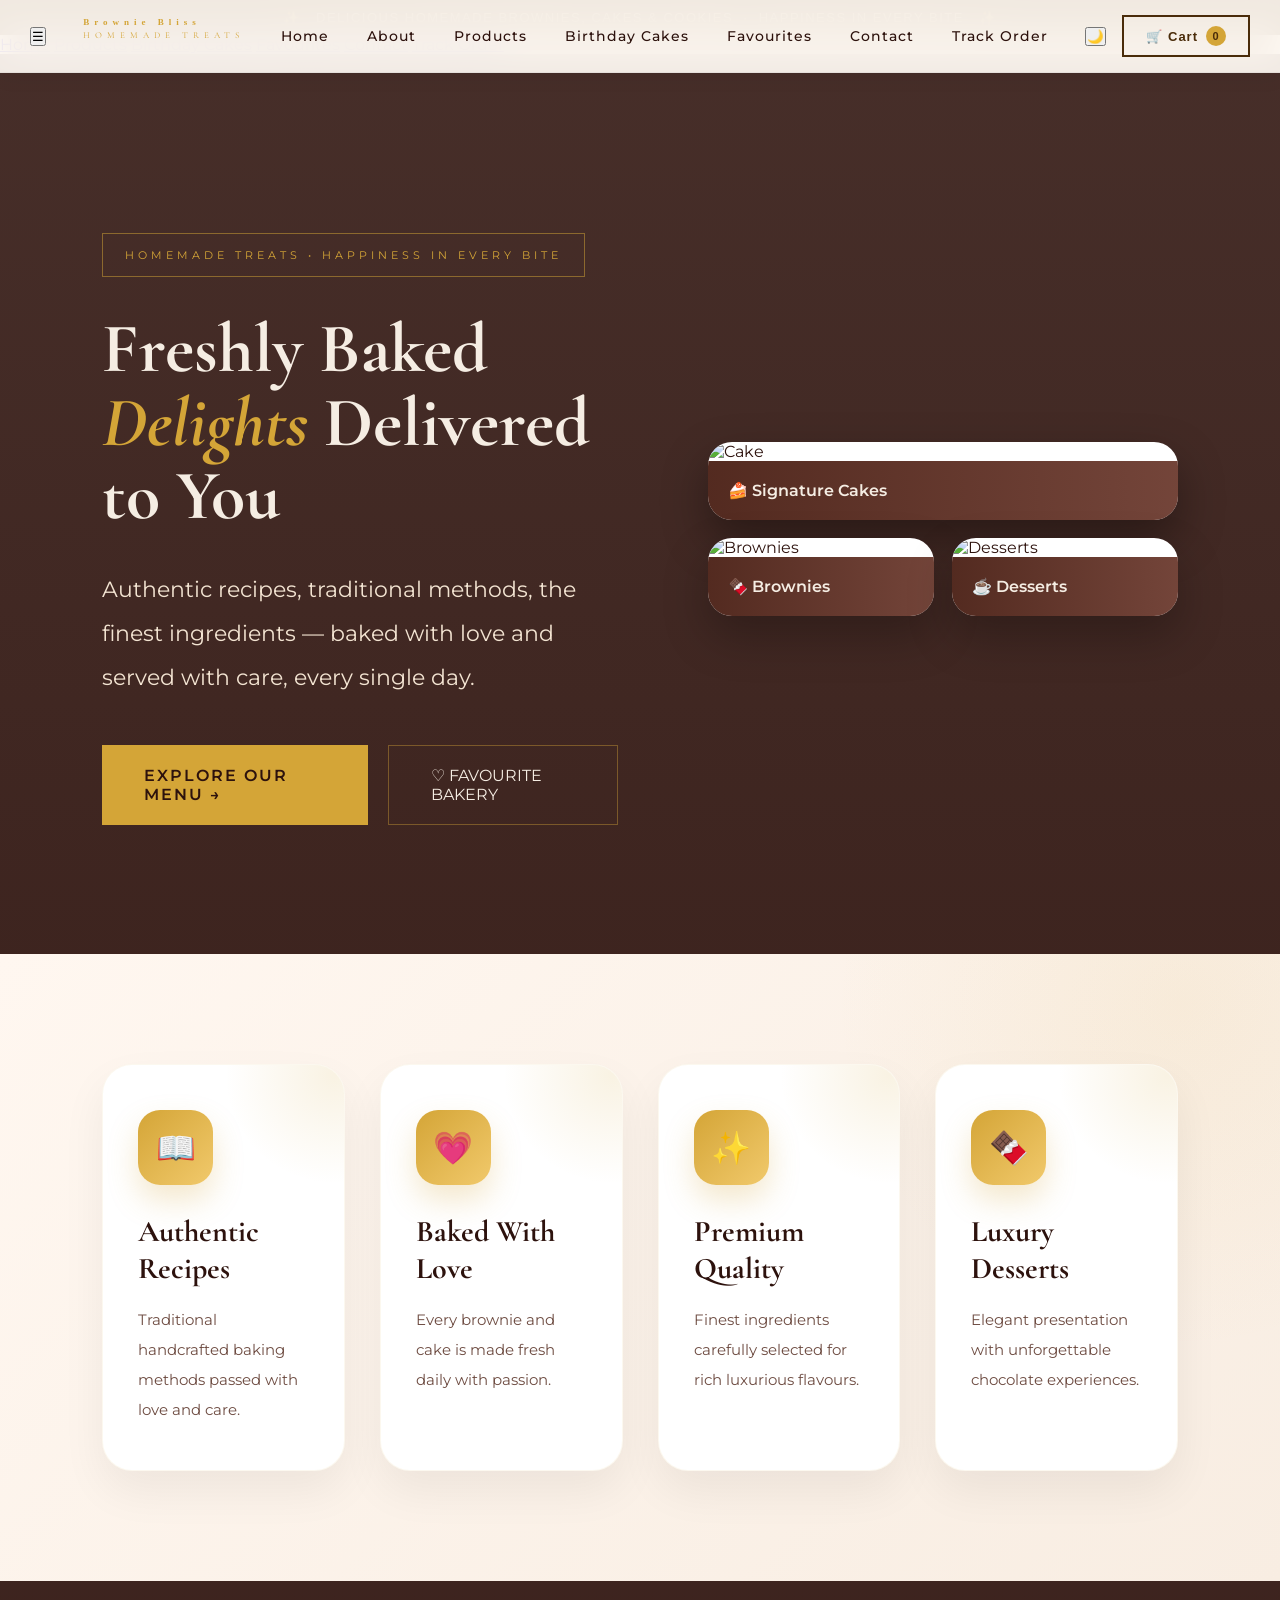
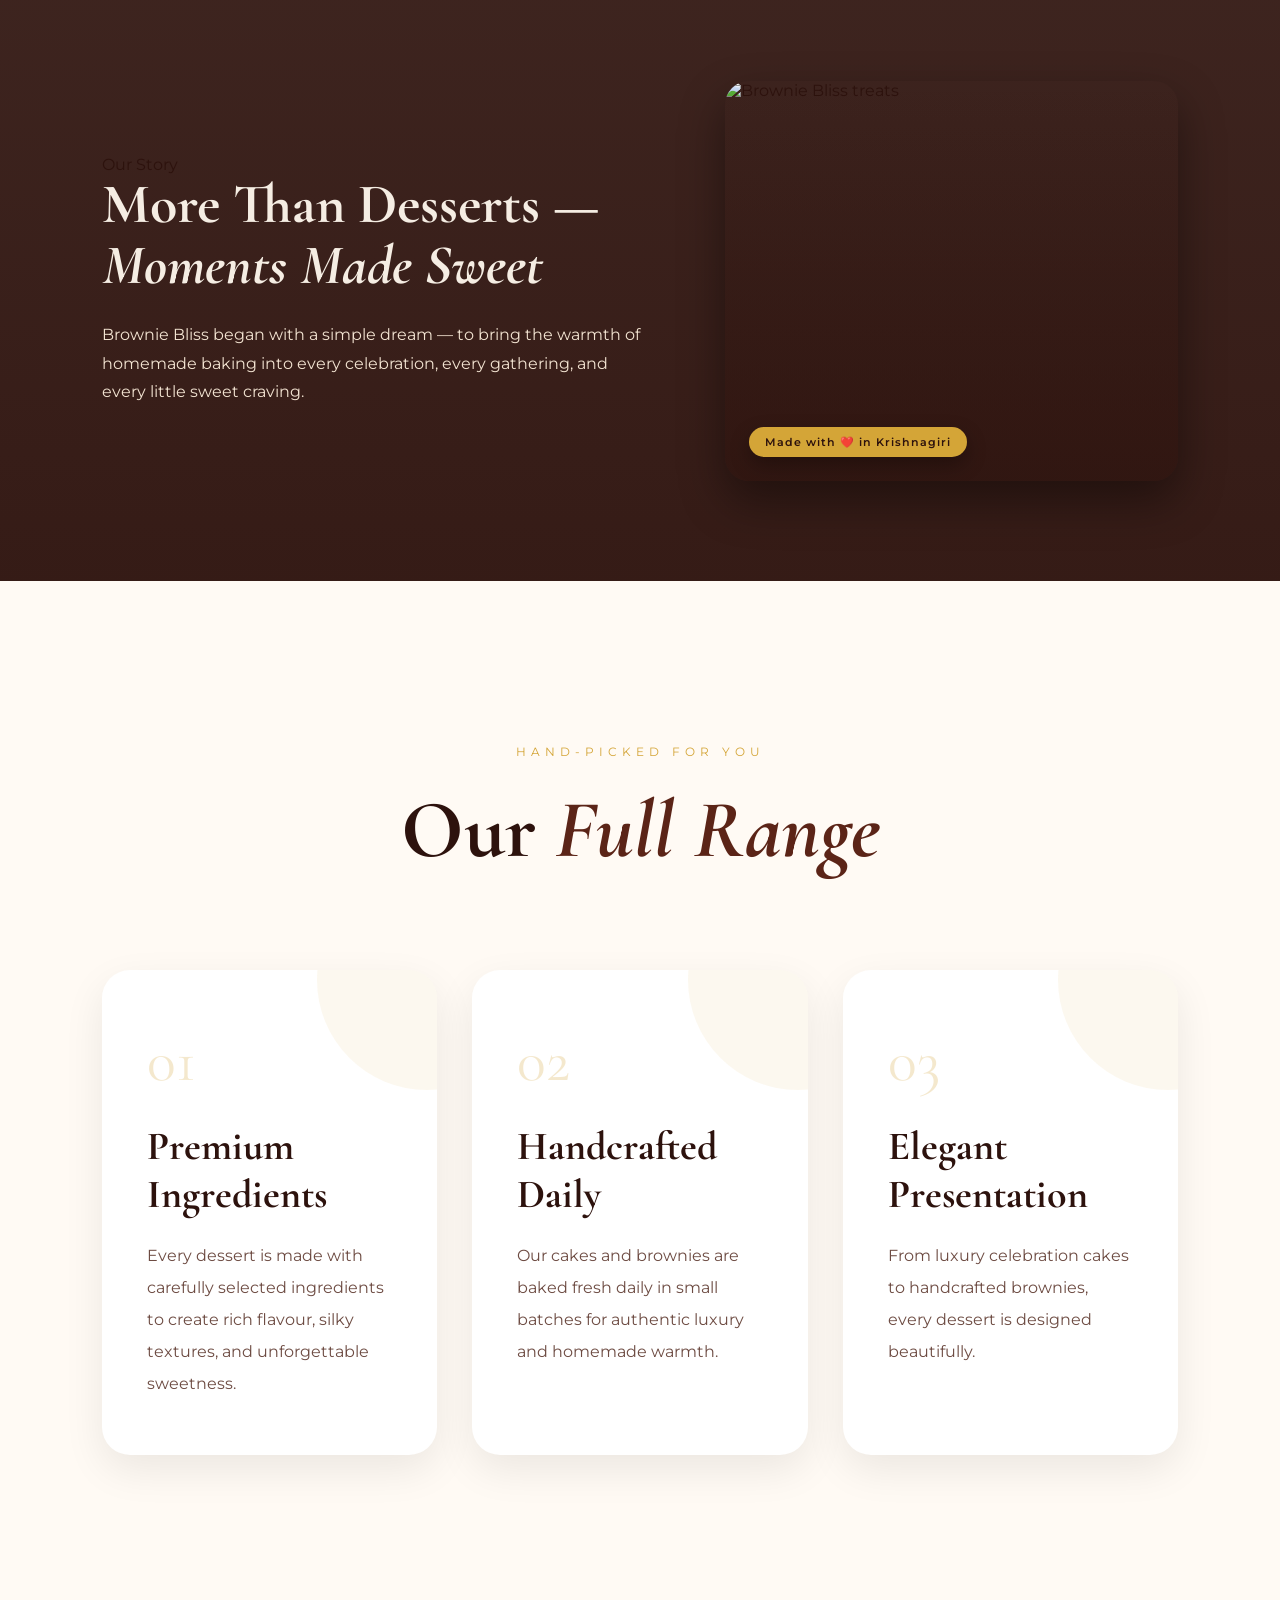
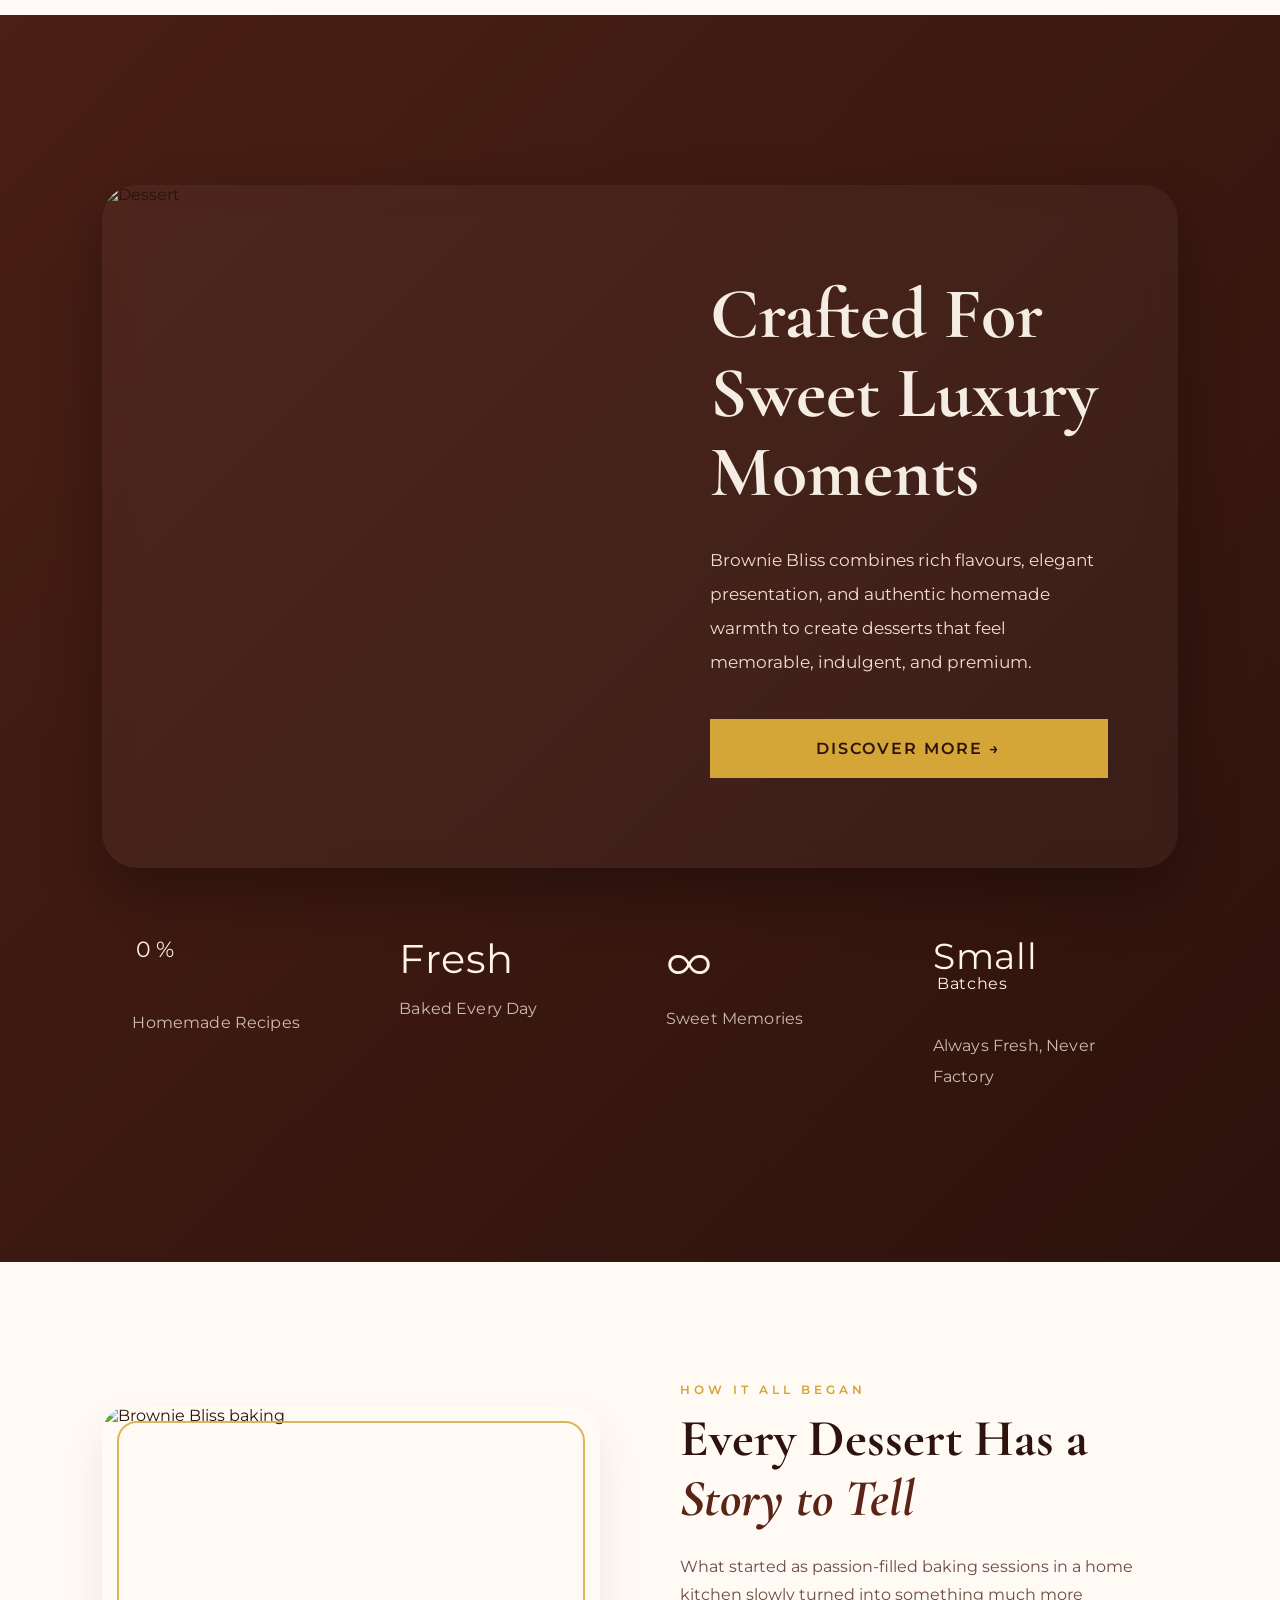
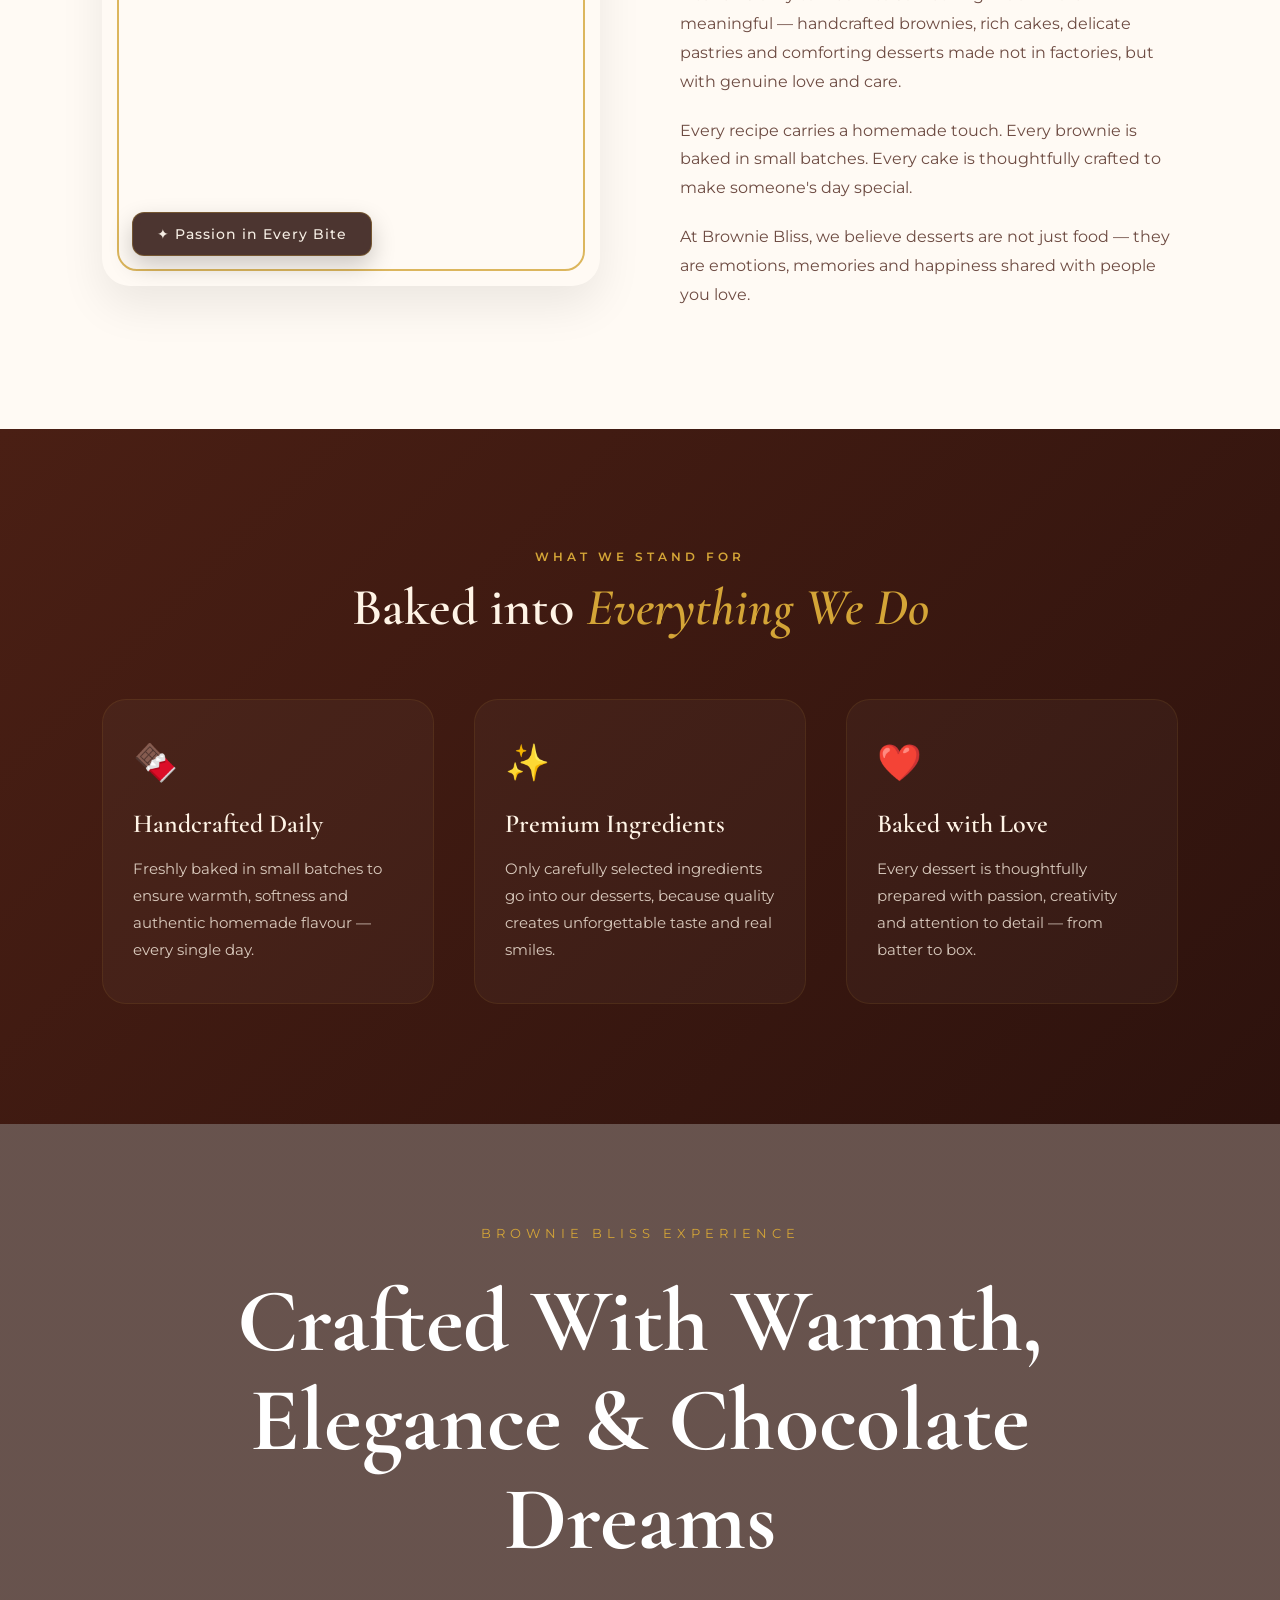
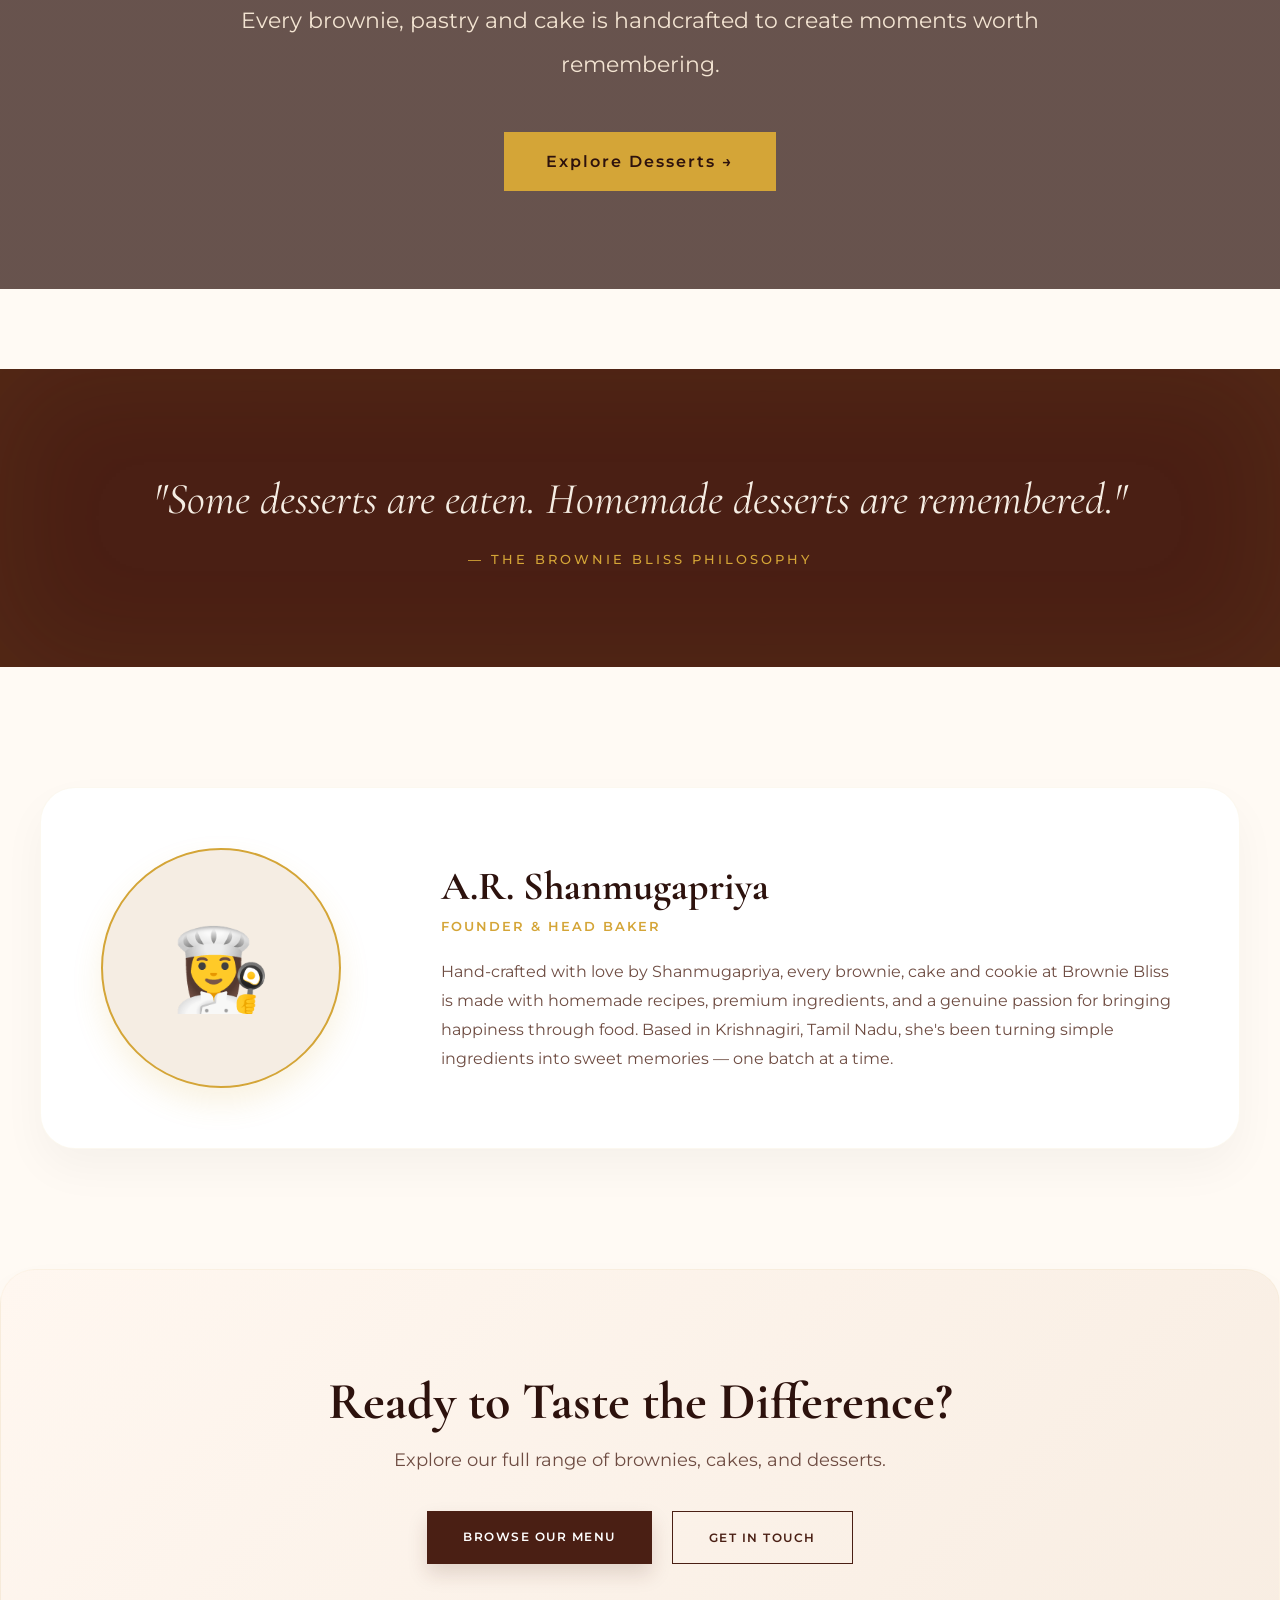
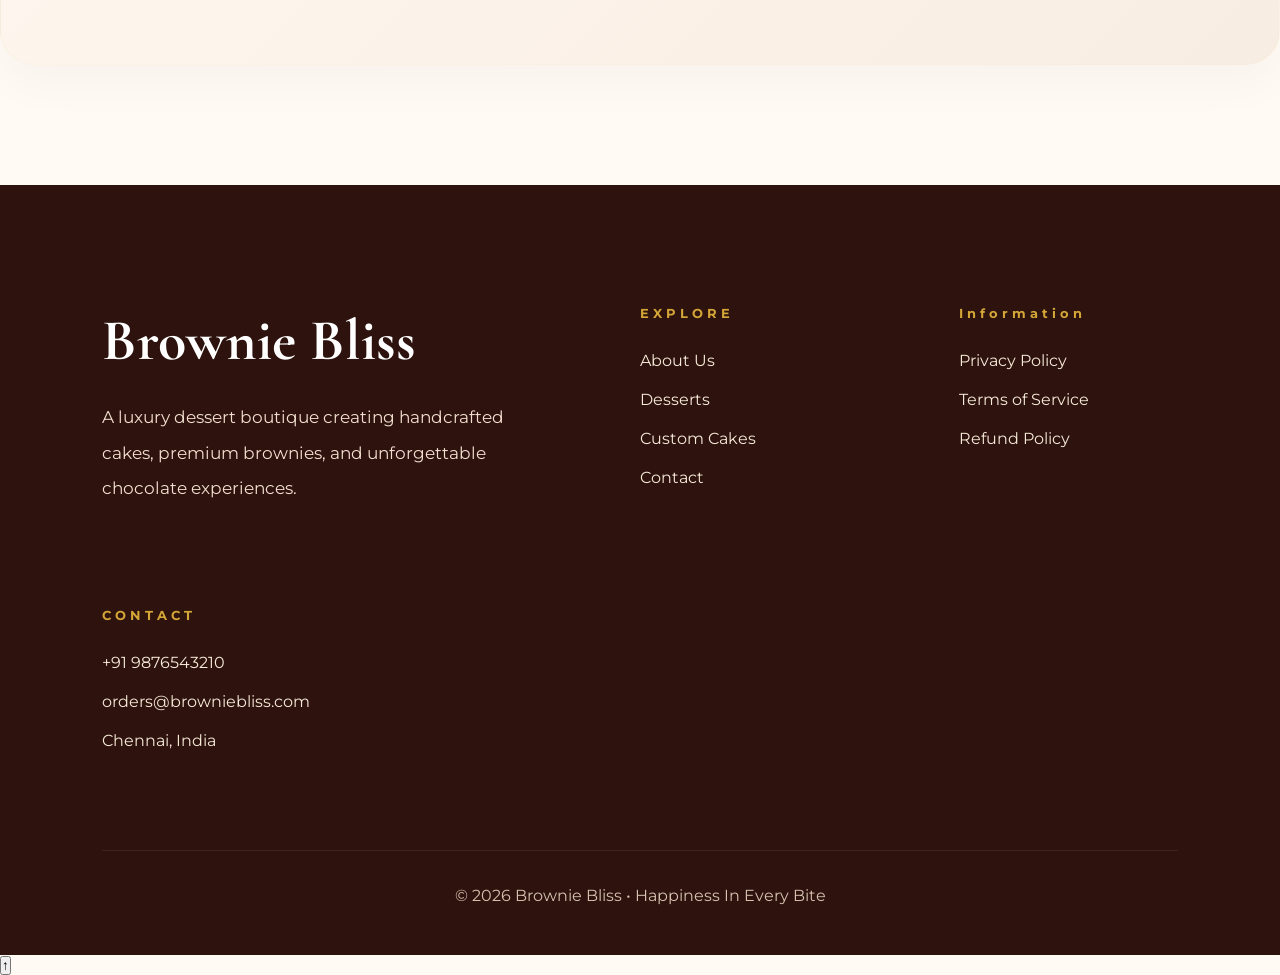
==== commit f2921c29: "Merge branch 'main' into review-testimonial-cards" ====
--- a/public/about.html
+++ b/public/about.html
@@ -2194,5 +2194,82 @@
 
   <button id="scrollTopBtn" onclick="scrollToTop()">↑</button>
   <script src="script.js"></script>
+  <div id="bb-cursor"></div>
+  <script>
+    /* =========================================
+   BROWNIE BLISS ANIMATED CURSOR
+========================================= */
+
+const bbCursor = document.getElementById("bb-cursor");
+
+let mouseX = 0;
+let mouseY = 0;
+
+let currentX = 0;
+let currentY = 0;
+
+/* Track Mouse */
+
+document.addEventListener("mousemove", (e) => {
+  mouseX = e.clientX;
+  mouseY = e.clientY;
+});
+
+/* Smooth Cursor Animation */
+
+function animateCursor() {
+  currentX += (mouseX - currentX) * 0.15;
+  currentY += (mouseY - currentY) * 0.15;
+
+  bbCursor.style.left = currentX + "px";
+  bbCursor.style.top = currentY + "px";
+
+  requestAnimationFrame(animateCursor);
+}
+
+animateCursor();
+
+/* Hover Effect */
+
+document.querySelectorAll(
+  "a, button, input, textarea, select, .hero-card, .review-card"
+).forEach((el) => {
+
+  el.addEventListener("mouseenter", () => {
+    bbCursor.classList.add("hover");
+  });
+
+  el.addEventListener("mouseleave", () => {
+    bbCursor.classList.remove("hover");
+  });
+
+});
+
+/* Scroll Animation */
+
+let scrollTimer;
+
+window.addEventListener("scroll", () => {
+
+  bbCursor.classList.add("scroll-glow");
+
+  clearTimeout(scrollTimer);
+
+  scrollTimer = setTimeout(() => {
+    bbCursor.classList.remove("scroll-glow");
+  }, 180);
+
+});
+
+/* Hide when mouse leaves window */
+
+document.addEventListener("mouseleave", () => {
+  bbCursor.style.opacity = "0";
+});
+
+document.addEventListener("mouseenter", () => {
+  bbCursor.style.opacity = "1";
+});
+  </script>
 </body>
 </html>
--- a/public/style.css
+++ b/public/style.css
@@ -1,18 +1,16 @@
-style.css
-
-html {
+style.css html {
   scroll-behavior: smooth;
 }
 
 :root {
-  --color-primary: #4A2C0A;
-  --brown-mid: #3C1E14;
-  --color-accent: #D2691E;
-  --brand-red: #8B0000;
-  --gold: #D4AF37;
-  --gold-light: #F4E4BC;
-  --cream: #FFF9F2;
-  --cream-dark: #F5E8D0;
+  --color-primary: #4a2c0a;
+  --brown-mid: #3c1e14;
+  --color-accent: #d2691e;
+  --brand-red: #8b0000;
+  --gold: #d4af37;
+  --gold-light: #f4e4bc;
+  --cream: #fff9f2;
+  --cream-dark: #f5e8d0;
   --text-dark: #1a0f08;
   --text-mid: #4a2f1a;
   --white: #fff;
@@ -42,7 +40,6 @@
   --glass-border: rgba(255, 255, 255, 0.15);
 }
 
-
 * {
   margin: 0;
   padding: 0;
@@ -52,10 +49,10 @@
 body {
   background: var(--cream);
   color: var(--text-dark);
-  font-family: 'DM Sans', sans-serif;
+  font-family: "DM Sans", sans-serif;
   overflow-x: hidden;
-  width:100%;
-  max-width:100%;
+  width: 100%;
+  max-width: 100%;
 }
 
 /* ANNOUNCEMENT BAR */
@@ -66,7 +63,7 @@
   padding: 10px 20px;
   font-size: 13px;
   letter-spacing: 1.5px;
-  font-family: 'DM Sans', sans-serif;
+  font-family: "DM Sans", sans-serif;
   font-weight: 400;
 }
 
@@ -97,7 +94,7 @@
 }
 
 .logo-name {
-  font-family: 'Playfair Display', serif;
+  font-family: "Playfair Display", serif;
   font-size: 26px;
   font-weight: 700;
   color: var(--color-primary);
@@ -106,7 +103,7 @@
 }
 
 .logo-sub {
-  font-family: 'Cormorant Garamond', serif;
+  font-family: "Cormorant Garamond", serif;
   font-size: 11px;
   letter-spacing: 3px;
   color: var(--gold);
@@ -131,7 +128,7 @@
 }
 
 nav a::after {
-  content: '';
+  content: "";
   position: absolute;
   bottom: -3px;
   left: 0;
@@ -162,7 +159,7 @@
   border: 2px solid var(--color-primary);
   color: var(--color-primary);
   padding: 9px 22px;
-  font-family: 'DM Sans', sans-serif;
+  font-family: "DM Sans", sans-serif;
   font-size: 13px;
   font-weight: 600;
   letter-spacing: 1px;
@@ -205,17 +202,32 @@
 .hero-bg {
   position: absolute;
   inset: 0;
+  background: radial-gradient(
   background:
-    radial-gradient(ellipse at 30% 50%, rgba(201, 169, 110, 0.15) 0%, transparent 60%),
-    radial-gradient(ellipse at 80% 20%, rgba(139, 69, 19, 0.3) 0%, transparent 50%),
-    linear-gradient(135deg, #2C1810 0%, #3d1f10 50%, #1a0c06 100%);
+    radial-gradient(
+      ellipse at 30% 50%,
+      rgba(201, 169, 110, 0.15) 0%,
+      transparent 60%
+    ),
+    radial-gradient(
+      ellipse at 80% 20%,
+      rgba(139, 69, 19, 0.3) 0%,
+      transparent 50%
+    ),
+    linear-gradient(135deg, #2c1810 0%, #3d1f10 50%, #1a0c06 100%);
 }
 
 .hero-pattern {
   position: absolute;
   inset: 0;
   opacity: 0.04;
-  background-image: repeating-linear-gradient(45deg, var(--gold) 0, var(--gold) 1px, transparent 0, transparent 50%);
+  background-image: repeating-linear-gradient(
+    45deg,
+    var(--gold) 0,
+    var(--gold) 1px,
+    transparent 0,
+    transparent 50%
+  );
   background-size: 20px 20px;
 }
 
@@ -244,11 +256,11 @@
   text-transform: uppercase;
   padding: 6px 16px;
   margin-bottom: 24px;
-  font-family: 'DM Sans', sans-serif;
+  font-family: "DM Sans", sans-serif;
 }
 
 .hero-title {
-  font-family: 'Playfair Display', serif;
+  font-family: "Playfair Display", serif;
   font-size: clamp(36px, 4vw, 56px);
   font-weight: 700;
   line-height: 1.15;
@@ -262,7 +274,7 @@
 }
 
 .hero-desc {
-  font-family: 'Cormorant Garamond', serif;
+  font-family: "Cormorant Garamond", serif;
   font-size: 18px;
   color: rgba(253, 246, 237, 0.7);
   line-height: 1.7;
@@ -283,15 +295,17 @@
   letter-spacing: 1.5px;
   text-transform: uppercase;
   transition: all 0.25s;
-  font-family: 'DM Sans', sans-serif;
+  font-family: "DM Sans", sans-serif;
   cursor: pointer;
   border: none;
+  cursor: pointer;
+  transition: 0.3s ease;
 }
 
 .hero-cta:hover {
   background: var(--cream);
   transform: translateY(-2px);
-  box-shadow: 0 8px 24px rgba(0, 0, 0, 0.3);
+  box-shadow: 0 10px 20px rgba(217, 119, 87, 0.3);
 }
 
 .hero-visual {
@@ -335,7 +349,7 @@
 
 .hero-card-label {
   padding: 14px 18px;
-  font-family: 'DM Sans', sans-serif;
+  font-family: "DM Sans", sans-serif;
   font-size: 13px;
   font-weight: 600;
   color: #fff;
@@ -343,12 +357,12 @@
   background: linear-gradient(to bottom, rgba(0, 0, 0, 0), rgba(0, 0, 0, 0.4));
 }
 
-.hero-content{
-  overflow:hidden;
-}
-
-.hero-visual{
-  max-width:100%;
+.hero-content {
+  overflow: hidden;
+}
+
+.hero-visual {
+  max-width: 100%;
 }
 
 /* VALUES STRIP */
@@ -383,13 +397,13 @@
   font-size: 13px;
   font-weight: 600;
   letter-spacing: 0.5px;
-  font-family: 'DM Sans', sans-serif;
+  font-family: "DM Sans", sans-serif;
 }
 
 .value-text span {
   font-size: 11px;
   opacity: 0.65;
-  font-family: 'Cormorant Garamond', serif;
+  font-family: "Cormorant Garamond", serif;
   font-size: 13px;
 }
 
@@ -400,7 +414,7 @@
 }
 
 .section-label {
-  font-family: 'DM Sans', sans-serif;
+  font-family: "DM Sans", sans-serif;
   font-size: 10px;
   letter-spacing: 4px;
   color: var(--gold);
@@ -410,7 +424,7 @@
 }
 
 .section-title {
-  font-family: 'Playfair Display', serif;
+  font-family: "Playfair Display", serif;
   font-size: clamp(28px, 3vw, 40px);
   font-weight: 600;
   color: var(--color-primary);
@@ -464,7 +478,12 @@
 .cat-overlay {
   position: absolute;
   inset: 0;
-  background: linear-gradient(to top, rgba(44, 24, 16, 0.85) 0%, rgba(44, 24, 16, 0.1) 60%, transparent 100%);
+  background: linear-gradient(
+    to top,
+    rgba(44, 24, 16, 0.85) 0%,
+    rgba(44, 24, 16, 0.1) 60%,
+    transparent 100%
+  );
   display: flex;
   flex-direction: column;
   justify-content: flex-end;
@@ -473,11 +492,16 @@
 }
 
 .cat-card:hover .cat-overlay {
-  background: linear-gradient(to top, rgba(44, 24, 16, 0.95) 0%, rgba(44, 24, 16, 0.3) 60%, transparent 100%);
+  background: linear-gradient(
+    to top,
+    rgba(44, 24, 16, 0.95) 0%,
+    rgba(44, 24, 16, 0.3) 60%,
+    transparent 100%
+  );
 }
 
 .cat-name {
-  font-family: 'Playfair Display', serif;
+  font-family: "Playfair Display", serif;
   font-size: 20px;
   font-weight: 600;
   color: var(--white);
@@ -488,7 +512,7 @@
   font-size: 12px;
   color: var(--gold-light);
   letter-spacing: 1px;
-  font-family: 'DM Sans', sans-serif;
+  font-family: "DM Sans", sans-serif;
 }
 
 .cat-arrow {
@@ -538,7 +562,7 @@
   border: 1px solid var(--brown-mid);
   background: none;
   color: var(--brown-mid);
-  font-family: 'DM Sans', sans-serif;
+  font-family: "DM Sans", sans-serif;
   font-size: 12px;
   letter-spacing: 1px;
   cursor: pointer;
@@ -580,7 +604,9 @@
   border-radius: var(--radius-lg);
   overflow: hidden;
   box-shadow: var(--shadow-md);
-  transition: transform 0.3s ease, box-shadow 0.3s ease;
+  transition:
+    transform 0.3s ease,
+    box-shadow 0.3s ease;
   display: flex;
   flex-direction: column;
   height: 100%;
@@ -620,7 +646,7 @@
   text-transform: uppercase;
   padding: 5px 12px;
   font-weight: 700;
-  font-family: 'DM Sans', sans-serif;
+  font-family: "DM Sans", sans-serif;
   border-radius: 30px;
   box-shadow: 0 4px 12px rgba(212, 175, 55, 0.4);
   z-index: 10;
@@ -644,7 +670,10 @@
   align-items: center;
   justify-content: center;
   box-shadow: 0 6px 18px rgba(26, 9, 5, 0.15);
-  transition: transform 0.2s, background 0.2s, color 0.2s;
+  transition:
+    transform 0.2s,
+    background 0.2s,
+    color 0.2s;
 }
 
 .favorite-btn:hover {
@@ -681,7 +710,7 @@
   border: 1px solid rgba(212, 175, 55, 0.65);
   background: transparent;
   color: var(--gold-light);
-  font-family: 'DM Sans', sans-serif;
+  font-family: "DM Sans", sans-serif;
   font-size: 12px;
   font-weight: 700;
   letter-spacing: 1.2px;
@@ -719,12 +748,12 @@
   letter-spacing: 2px;
   color: var(--gold);
   text-transform: uppercase;
-  font-family: 'DM Sans', sans-serif;
+  font-family: "DM Sans", sans-serif;
   margin-bottom: 6px;
 }
 
 .product-name {
-  font-family: 'Playfair Display', serif;
+  font-family: "Playfair Display", serif;
   font-size: 16px;
   font-weight: 600;
   color: var(--color-primary);
@@ -733,7 +762,7 @@
 }
 
 .product-desc {
-  font-family: 'DM Sans', sans-serif;
+  font-family: "DM Sans", sans-serif;
   font-size: 12px;
   color: var(--text-mid);
   margin-bottom: 12px;
@@ -741,7 +770,7 @@
 }
 
 .product-price {
-  font-family: 'DM Sans', sans-serif;
+  font-family: "DM Sans", sans-serif;
   font-size: 18px;
   font-weight: 700;
   color: var(--color-accent);
@@ -754,7 +783,7 @@
   background: var(--color-primary);
   color: var(--cream);
   border: none;
-  font-family: 'DM Sans', sans-serif;
+  font-family: "DM Sans", sans-serif;
   font-size: 11px;
   letter-spacing: 2px;
   text-transform: uppercase;
@@ -795,7 +824,7 @@
   max-width: 560px;
   margin: 16px auto 0;
   color: var(--text-mid);
-  font-family: 'Cormorant Garamond', serif;
+  font-family: "Cormorant Garamond", serif;
   font-size: 20px;
   line-height: 1.6;
 }
@@ -840,7 +869,7 @@
 }
 
 .favourite-bakery-info h3 {
-  font-family: 'Playfair Display', serif;
+  font-family: "Playfair Display", serif;
   font-size: 26px;
   color: var(--brown-dark);
   margin-bottom: 8px;
@@ -867,7 +896,7 @@
 }
 
 .favourites-empty h2 {
-  font-family: 'Playfair Display', serif;
+  font-family: "Playfair Display", serif;
   color: var(--brown-dark);
   margin-bottom: 10px;
 }
@@ -894,7 +923,7 @@
 }
 
 .gifting-text p {
-  font-family: 'Cormorant Garamond', serif;
+  font-family: "Cormorant Garamond", serif;
   font-size: 18px;
   color: var(--text-mid);
   line-height: 1.8;
@@ -908,7 +937,7 @@
   border: 2px solid var(--color-primary);
   color: var(--color-primary);
   text-decoration: none;
-  font-family: 'DM Sans', sans-serif;
+  font-family: "DM Sans", sans-serif;
   font-size: 12px;
   letter-spacing: 1.5px;
   text-transform: uppercase;
@@ -936,6 +965,68 @@
   display: block;
 }
 
+/* Review Modal*/
+.modal{
+  display: none;
+  position: fixed;
+  z-index: 999;
+  justify-content: center;
+  align-items: center;
+  left: 0;
+  top: 0;
+  width: 100%;
+  height: 100%;
+  background-color: (--glass-border);
+  backdrop-filter: blur(2px);
+  -webkit-backdrop-filter: blur(2px);
+  transition:cubic-bezier(0.6, -0.28, 0.735, 0.045);
+}
+
+.modal-content{
+  background-color: var(--cream-dark);
+  padding: 24px;
+  border-radius: 16px;
+  width: 90%;
+  max-width: 450px;
+  position: relative;
+}
+
+textarea{
+  width: 100%;
+    height: 120px;
+    padding: 10px;
+    border-radius: 12px;
+    border: 1px solid #ccc;
+    resize: none;
+    font-size: 14px;
+    color: var(--text-dark);
+    margin-bottom: 16px;
+}
+
+.submit-btn{
+   padding: 10px 18px;
+    border: none;
+    border-radius: 10px;
+    cursor: pointer;
+    background-color: var(--brown-mid);
+    color: var(--cream);
+    font-weight: bold;
+}
+
+.submit-btn:hover{
+  background: var(--brown-mid);
+  transform: translateY(-2px);
+  box-shadow: 0 10px 20px rgba(217, 119, 87, 0.3);
+}
+
+.close-btn{
+   position: absolute;
+    top: 10px;
+    right: 14px;
+    font-size: 24px;
+    cursor: pointer;
+}
+
 /* FOOTER */
 footer {
   background: var(--color-primary);
@@ -970,13 +1061,13 @@
   font-size: 13px;
   line-height: 1.7;
   margin-top: 16px;
-  font-family: 'Cormorant Garamond', serif;
+  font-family: "Cormorant Garamond", serif;
   font-size: 15px;
   font-weight: 300;
 }
 
 .footer-col h4 {
-  font-family: 'DM Sans', sans-serif;
+  font-family: "DM Sans", sans-serif;
   font-size: 11px;
   letter-spacing: 2px;
   text-transform: uppercase;
@@ -992,7 +1083,7 @@
   font-size: 13px;
   margin-bottom: 9px;
   transition: color 0.2s;
-  font-family: 'DM Sans', sans-serif;
+  font-family: "DM Sans", sans-serif;
 }
 
 .footer-col a:hover {
@@ -1005,7 +1096,7 @@
   align-items: center;
   font-size: 12px;
   color: rgba(253, 246, 237, 0.4);
-  font-family: 'DM Sans', sans-serif;
+  font-family: "DM Sans", sans-serif;
 }
 
 html {
@@ -1072,7 +1163,7 @@
 }
 
 .cart-title {
-  font-family: 'Playfair Display', serif;
+  font-family: "Playfair Display", serif;
   font-size: 20px;
   font-weight: 600;
 }
@@ -1102,7 +1193,7 @@
   text-align: center;
   padding: 60px 20px;
   color: var(--text-mid);
-  font-family: 'Cormorant Garamond', serif;
+  font-family: "Cormorant Garamond", serif;
   font-size: 18px;
   opacity: 0.6;
 }
@@ -1143,7 +1234,7 @@
 }
 
 .cart-item-name {
-  font-family: 'Playfair Display', serif;
+  font-family: "Playfair Display", serif;
   font-size: 14px;
   font-weight: 600;
   color: var(--brown-dark);
@@ -1154,7 +1245,7 @@
   font-size: 13px;
   color: var(--brown-warm);
   font-weight: 600;
-  font-family: 'DM Sans', sans-serif;
+  font-family: "DM Sans", sans-serif;
 }
 
 .cart-qty {
@@ -1176,7 +1267,7 @@
   align-items: center;
   justify-content: center;
   transition: all 0.15s;
-  font-family: 'DM Sans', sans-serif;
+  font-family: "DM Sans", sans-serif;
 }
 
 .qty-btn:hover {
@@ -1190,7 +1281,7 @@
   font-weight: 600;
   min-width: 20px;
   text-align: center;
-  font-family: 'DM Sans', sans-serif;
+  font-family: "DM Sans", sans-serif;
 }
 
 .cart-item-remove {
@@ -1222,7 +1313,7 @@
 }
 
 .cart-total-label {
-  font-family: 'DM Sans', sans-serif;
+  font-family: "DM Sans", sans-serif;
   font-size: 13px;
   color: var(--text-mid);
   letter-spacing: 1px;
@@ -1231,7 +1322,7 @@
 }
 
 .cart-total-amt {
-  font-family: 'Playfair Display', serif;
+  font-family: "Playfair Display", serif;
   font-size: 22px;
   font-weight: 700;
   color: var(--brown-dark);
@@ -1240,10 +1331,10 @@
 .whatsapp-btn {
   width: 100%;
   padding: 16px;
-  background: #25D366;
+  background: #25d366;
   color: white;
   border: none;
-  font-family: 'DM Sans', sans-serif;
+  font-family: "DM Sans", sans-serif;
   font-size: 14px;
   font-weight: 700;
   letter-spacing: 1px;
@@ -1274,7 +1365,7 @@
   color: var(--text-mid);
   opacity: 0.6;
   margin-top: 10px;
-  font-family: 'DM Sans', sans-serif;
+  font-family: "DM Sans", sans-serif;
 }
 
 /* TOAST */
@@ -1285,7 +1376,7 @@
   background: var(--brown-dark);
   color: var(--cream);
   padding: 14px 20px;
-  font-family: 'DM Sans', sans-serif;
+  font-family: "DM Sans", sans-serif;
   font-size: 13px;
   font-weight: 500;
   border-left: 3px solid var(--gold);
@@ -1339,7 +1430,7 @@
 }
 
 .phone-modal h3 {
-  font-family: 'Playfair Display', serif;
+  font-family: "Playfair Display", serif;
   font-size: 22px;
   color: var(--brown-dark);
   margin-bottom: 8px;
@@ -1349,7 +1440,7 @@
   font-size: 14px;
   color: var(--text-mid);
   margin-bottom: 24px;
-  font-family: 'Cormorant Garamond', serif;
+  font-family: "Cormorant Garamond", serif;
   font-size: 16px;
 }
 
@@ -1368,7 +1459,7 @@
   padding: 12px 14px;
   background: var(--cream-dark);
   color: var(--text-mid);
-  font-family: 'DM Sans', sans-serif;
+  font-family: "DM Sans", sans-serif;
   font-size: 14px;
   font-weight: 600;
 }
@@ -1378,7 +1469,7 @@
   padding: 12px 14px;
   border: none;
   outline: none;
-  font-family: 'DM Sans', sans-serif;
+  font-family: "DM Sans", sans-serif;
   font-size: 15px;
   color: var(--brown-dark);
   background: white;
@@ -1395,7 +1486,7 @@
   background: none;
   border: 1px solid var(--cream-dark);
   color: var(--text-mid);
-  font-family: 'DM Sans', sans-serif;
+  font-family: "DM Sans", sans-serif;
   font-size: 13px;
   cursor: pointer;
   transition: all 0.2s;
@@ -1408,10 +1499,10 @@
 .modal-confirm {
   flex: 2;
   padding: 12px;
-  background: #25D366;
+  background: #25d366;
   color: white;
   border: none;
-  font-family: 'DM Sans', sans-serif;
+  font-family: "DM Sans", sans-serif;
   font-size: 13px;
   font-weight: 700;
   cursor: pointer;
@@ -1496,43 +1587,44 @@
 
 @media (max-width: 600px) {
   /* Footer Mobile Fix */
-footer {
+  footer {
     overflow-x: hidden;
-}
-
-.footer-inner {
+  }
+
+  .footer-inner {
     overflow-x: hidden;
     padding: 0 15px;
-}
-
-.footer-top {
+  }
+
+  .footer-top {
     grid-template-columns: 1fr !important;
     gap: 20px;
-}
-.btn, button {
+  }
+  .btn,
+  button {
     white-space: nowrap;
-}
-
-.footer-col a {
+  }
+
+  .footer-col a {
     word-break: break-word;
     overflow-wrap: break-word;
     white-space: normal;
-}
-
-.footer-brand p {
+  }
+
+  .footer-brand p {
     word-break: break-word;
-}
-
-.footer-bottom {
+  }
+
+  .footer-bottom {
     flex-direction: column;
     text-align: center;
     gap: 8px;
     word-break: break-word;
-}
-.footer-col a {
+  }
+  .footer-col a {
     word-break: break-all;
     font-size: 13px;
-}
+  }
   .header-inner {
     padding: 0 15px;
   }
@@ -1707,7 +1799,7 @@
 }
 
 .checkout-title {
-  font-family: 'Playfair Display', serif;
+  font-family: "Playfair Display", serif;
   font-size: 24px;
   color: var(--brown-dark);
   margin-bottom: 8px;
@@ -1722,6 +1814,10 @@
 
 .form-group {
   margin-bottom: 20px;
+}
+
+.form-actions {
+  margin-top: 5px;
 }
 
 .form-group label {
@@ -1734,13 +1830,18 @@
   font-weight: 700;
 }
 
+.form-group textarea {
+  min-height: 130px;
+  resize: vertical;
+}
+
 .form-group input,
 .form-group textarea {
   width: 100%;
   padding: 12px 16px;
   border: 1px solid var(--cream-dark);
   border-radius: 2px;
-  font-family: 'DM Sans', sans-serif;
+  font-family: "DM Sans", sans-serif;
   font-size: 14px;
   outline: none;
   transition: border-color 0.2s;
@@ -1846,7 +1947,7 @@
 .confirm-total strong {
   font-size: 20px;
   color: var(--brown-dark);
-  font-family: 'Playfair Display', serif;
+  font-family: "Playfair Display", serif;
 }
 
 .demo-note {
@@ -1857,7 +1958,6 @@
   text-align: center;
   color: var(--brown-dark);
 }
-
 
 /* --- ADMIN PANEL STYLES --- */
 .admin-page {
@@ -1923,7 +2023,7 @@
 }
 
 .stat-value {
-  font-family: 'Playfair Display', serif;
+  font-family: "Playfair Display", serif;
   font-size: 32px;
   font-weight: 700;
   color: var(--brown-dark);
@@ -1948,7 +2048,7 @@
 }
 
 .panel-head h2 {
-  font-family: 'Playfair Display', serif;
+  font-family: "Playfair Display", serif;
   color: var(--brown-dark);
 }
 
@@ -1956,7 +2056,7 @@
   padding: 8px 16px;
   border: 1px solid var(--cream-dark);
   background: none;
-  font-family: 'DM Sans', sans-serif;
+  font-family: "DM Sans", sans-serif;
   font-size: 12px;
   cursor: pointer;
   transition: all 0.2s;
@@ -1972,7 +2072,7 @@
 .orders-table {
   width: 100%;
   border-collapse: collapse;
-  font-family: 'DM Sans', sans-serif;
+  font-family: "DM Sans", sans-serif;
 }
 
 .orders-table th {
@@ -2034,7 +2134,7 @@
   padding: 6px 12px;
   border-radius: 4px;
   border: 1px solid var(--cream-dark);
-  font-family: 'DM Sans', sans-serif;
+  font-family: "DM Sans", sans-serif;
   background: white;
   outline: none;
 }
@@ -2045,7 +2145,7 @@
 }
 
 .btn-confirm {
-  background: #25D366;
+  background: #25d366;
   color: white;
   border: none;
   padding: 6px 12px;
@@ -2140,13 +2240,13 @@
 }
 
 .info-item span {
-  font-family: 'DM Sans', sans-serif;
+  font-family: "DM Sans", sans-serif;
   font-size: 15px;
   color: var(--brown-dark);
 }
 
 .items-list h4 {
-  font-family: 'Playfair Display', serif;
+  font-family: "Playfair Display", serif;
   margin-bottom: 16px;
   border-bottom: 1px solid var(--cream-dark);
   padding-bottom: 8px;
@@ -2176,7 +2276,7 @@
   padding: 20px;
   background: white;
   border: 1px solid #eee;
-  font-family: 'DM Sans', sans-serif;
+  font-family: "DM Sans", sans-serif;
 }
 
 .receipt-head {
@@ -2185,7 +2285,7 @@
 }
 
 .receipt-head h2 {
-  font-family: 'Playfair Display', serif;
+  font-family: "Playfair Display", serif;
   font-size: 28px;
   color: var(--brown-dark);
 }
@@ -2299,7 +2399,7 @@
   color: rgba(253, 246, 237, 0.7);
   font-size: 14px;
   cursor: pointer;
-  font-family: 'DM Sans', sans-serif;
+  font-family: "DM Sans", sans-serif;
   font-weight: 600;
   padding: 16px 24px;
   text-align: left;
@@ -2327,7 +2427,7 @@
 
 /* TRACK ORDER SPECIFIC */
 .track-page-body {
-  font-family: 'DM Sans', sans-serif;
+  font-family: "DM Sans", sans-serif;
   background: var(--cream);
   min-height: 100vh;
   display: flex;
@@ -2353,7 +2453,7 @@
 }
 
 .track-container h2 {
-  font-family: 'Playfair Display', serif;
+  font-family: "Playfair Display", serif;
   font-size: 32px;
   color: var(--brown-dark);
   margin-bottom: 10px;
@@ -2364,7 +2464,7 @@
   color: var(--text-mid);
   margin-bottom: 30px;
   text-align: center;
-  font-family: 'Cormorant Garamond', serif;
+  font-family: "Cormorant Garamond", serif;
   font-size: 18px;
 }
 
@@ -2380,7 +2480,7 @@
   border: 1px solid var(--cream-dark);
   border-radius: var(--radius-sm);
   font-size: 16px;
-  font-family: 'DM Sans', sans-serif;
+  font-family: "DM Sans", sans-serif;
   outline: none;
   background: var(--cream);
   color: var(--brown-dark);
@@ -2402,7 +2502,7 @@
   font-weight: 700;
   letter-spacing: 1px;
   text-transform: uppercase;
-  font-family: 'DM Sans', sans-serif;
+  font-family: "DM Sans", sans-serif;
   transition: all 0.3s;
 }
 
@@ -2422,7 +2522,7 @@
 }
 
 #result h3 {
-  font-family: 'Playfair Display', serif;
+  font-family: "Playfair Display", serif;
   color: var(--brown-dark);
   font-size: 24px;
   margin-bottom: 20px;
@@ -2506,7 +2606,7 @@
 }
 
 #result h4 {
-  font-family: 'DM Sans', sans-serif;
+  font-family: "DM Sans", sans-serif;
   color: var(--gold);
   font-size: 11px;
   letter-spacing: 1px;
@@ -2556,7 +2656,7 @@
 }
 
 .result-total td {
-  font-family: 'Playfair Display', serif;
+  font-family: "Playfair Display", serif;
   font-size: 22px;
   font-weight: 700;
   color: var(--brown-dark);
@@ -2570,7 +2670,6 @@
   text-decoration: none;
 }
 
-
 /* Toast Track Link */
 .toast-track-link {
   text-decoration: underline;
@@ -2580,61 +2679,61 @@
 }
 
 .track-error {
-    display: none;
-
-    min-height: 50px;
-    padding: 15px;
-    margin-top: 12px;
-    margin-bottom: 20px;
-
-    border: 1px solid #f1cdd2;
-    border-radius: var(--radius-sm);
-
-    text-align: center;
-    font-size: 14px;
-    font-weight: 500;
-
-    color: #8b2d2d;
-    background: #fff7f7;
+  display: none;
+
+  min-height: 50px;
+  padding: 15px;
+  margin-top: 12px;
+  margin-bottom: 20px;
+
+  border: 1px solid #f1cdd2;
+  border-radius: var(--radius-sm);
+
+  text-align: center;
+  font-size: 14px;
+  font-weight: 500;
+
+  color: #8b2d2d;
+  background: #fff7f7;
 }
 
 .track-error.show {
-    display: block;
-}
-
-.menu-toggle{
-  display:none;
-  background:none;
-  border:none;
-  font-size:28px;
-  cursor:pointer;
-  color:var(--brown-dark);
-}
-
-.mobile-menu{
-  display:none;
-  flex-direction:column;
-  background:white;
-  padding:15px;
-  position: sticky; 
-  top: 0;            
-  z-index: 999; 
+  display: block;
+}
+
+.menu-toggle {
+  display: none;
+  background: none;
+  border: none;
+  font-size: 28px;
+  cursor: pointer;
+  color: var(--brown-dark);
+}
+
+.mobile-menu {
+  display: none;
+  flex-direction: column;
+  background: white;
+  padding: 15px;
+  position: sticky;
+  top: 0;
+  z-index: 999;
 }
 .mobile-menu.show {
   display: flex !important;
   flex-direction: column;
 }
 
-.mobile-menu a{
-  text-decoration:none;
-  color:var(--brown-dark);
-  padding:10px 0;
-  border-bottom:1px solid #eee;
+.mobile-menu a {
+  text-decoration: none;
+  color: var(--brown-dark);
+  padding: 10px 0;
+  border-bottom: 1px solid #eee;
 }
 
 @media (max-width: 900px) {
   nav {
-    display: none !important;  /* add !important */
+    display: none !important; /* add !important */
   }
 
   .menu-toggle {
@@ -2648,14 +2747,14 @@
 }
 
 :root {
-  --brown-dark: #1A0905;
-  --brown-mid: #3C1E14;
-  --brown-warm: #5C2C1A;
-  --brand-red: #8B0000;
-  --gold: #D4AF37;
-  --gold-light: #F4E4BC;
-  --cream: #FFF9F2;
-  --cream-dark: #F5E8D0;
+  --brown-dark: #1a0905;
+  --brown-mid: #3c1e14;
+  --brown-warm: #5c2c1a;
+  --brand-red: #8b0000;
+  --gold: #d4af37;
+  --gold-light: #f4e4bc;
+  --cream: #fff9f2;
+  --cream-dark: #f5e8d0;
   --text-dark: #1a0f08;
   --text-mid: #4a2f1a;
   --white: #fff;
@@ -2678,7 +2777,7 @@
 body {
   background: var(--cream);
   color: var(--text-dark);
-  font-family: 'DM Sans', sans-serif;
+  font-family: "DM Sans", sans-serif;
   overflow-x: hidden;
 }
 
@@ -2690,7 +2789,7 @@
   padding: 10px 20px;
   font-size: 13px;
   letter-spacing: 1.5px;
-  font-family: 'DM Sans', sans-serif;
+  font-family: "DM Sans", sans-serif;
   font-weight: 400;
 }
 
@@ -2721,7 +2820,7 @@
 }
 
 .logo-name {
-  font-family: 'Playfair Display', serif;
+  font-family: "Playfair Display", serif;
   font-size: 26px;
   font-weight: 700;
   color: var(--brown-dark);
@@ -2729,7 +2828,7 @@
 }
 
 .logo-sub {
-  font-family: 'Cormorant Garamond', serif;
+  font-family: "Cormorant Garamond", serif;
   font-size: 11px;
   letter-spacing: 3px;
   color: var(--gold);
@@ -2753,7 +2852,7 @@
 }
 
 nav a::after {
-  content: '';
+  content: "";
   position: absolute;
   bottom: -3px;
   left: 0;
@@ -2784,7 +2883,7 @@
   border: 2px solid var(--brown-dark);
   color: var(--brown-dark);
   padding: 9px 22px;
-  font-family: 'DM Sans', sans-serif;
+  font-family: "DM Sans", sans-serif;
   font-size: 13px;
   font-weight: 600;
   letter-spacing: 1px;
@@ -2827,17 +2926,32 @@
 .hero-bg {
   position: absolute;
   inset: 0;
+  background: radial-gradient(
   background:
-    radial-gradient(ellipse at 30% 50%, rgba(201, 169, 110, 0.15) 0%, transparent 60%),
-    radial-gradient(ellipse at 80% 20%, rgba(139, 69, 19, 0.3) 0%, transparent 50%),
-    linear-gradient(135deg, #2C1810 0%, #3d1f10 50%, #1a0c06 100%);
+    radial-gradient(
+      ellipse at 30% 50%,
+      rgba(201, 169, 110, 0.15) 0%,
+      transparent 60%
+    ),
+    radial-gradient(
+      ellipse at 80% 20%,
+      rgba(139, 69, 19, 0.3) 0%,
+      transparent 50%
+    ),
+    linear-gradient(135deg, #2c1810 0%, #3d1f10 50%, #1a0c06 100%);
 }
 
 .hero-pattern {
   position: absolute;
   inset: 0;
   opacity: 0.04;
-  background-image: repeating-linear-gradient(45deg, var(--gold) 0, var(--gold) 1px, transparent 0, transparent 50%);
+  background-image: repeating-linear-gradient(
+    45deg,
+    var(--gold) 0,
+    var(--gold) 1px,
+    transparent 0,
+    transparent 50%
+  );
   background-size: 20px 20px;
 }
 
@@ -2866,11 +2980,11 @@
   text-transform: uppercase;
   padding: 6px 16px;
   margin-bottom: 24px;
-  font-family: 'DM Sans', sans-serif;
+  font-family: "DM Sans", sans-serif;
 }
 
 .hero-title {
-  font-family: 'Playfair Display', serif;
+  font-family: "Playfair Display", serif;
   font-size: clamp(36px, 4vw, 56px);
   font-weight: 700;
   line-height: 1.15;
@@ -2884,7 +2998,7 @@
 }
 
 .hero-desc {
-  font-family: 'Cormorant Garamond', serif;
+  font-family: "Cormorant Garamond", serif;
   font-size: 18px;
   color: rgba(253, 246, 237, 0.7);
   line-height: 1.7;
@@ -2905,7 +3019,7 @@
   letter-spacing: 1.5px;
   text-transform: uppercase;
   transition: all 0.25s;
-  font-family: 'DM Sans', sans-serif;
+  font-family: "DM Sans", sans-serif;
   cursor: pointer;
   border: none;
 }
@@ -2957,7 +3071,7 @@
 
 .hero-card-label {
   padding: 14px 18px;
-  font-family: 'DM Sans', sans-serif;
+  font-family: "DM Sans", sans-serif;
   font-size: 13px;
   font-weight: 600;
   color: #fff;
@@ -2997,13 +3111,13 @@
   font-size: 13px;
   font-weight: 600;
   letter-spacing: 0.5px;
-  font-family: 'DM Sans', sans-serif;
+  font-family: "DM Sans", sans-serif;
 }
 
 .value-text span {
   font-size: 11px;
   opacity: 0.65;
-  font-family: 'Cormorant Garamond', serif;
+  font-family: "Cormorant Garamond", serif;
   font-size: 13px;
 }
 
@@ -3021,12 +3135,15 @@
   text-transform: uppercase;
   margin-bottom: 12px;
   display: block;
+  font-weight: 600;
 }
 
 .section-title {
-  font-family: 'Playfair Display', serif;
+  font-family: "Playfair Display", serif;
   font-size: clamp(28px, 3vw, 40px);
   font-weight: 600;
+  line-height: 1.2;
+  margin: 10px 0 15px;
   color: var(--brown-dark);
 }
 
@@ -3078,7 +3195,12 @@
 .cat-overlay {
   position: absolute;
   inset: 0;
-  background: linear-gradient(to top, rgba(44, 24, 16, 0.85) 0%, rgba(44, 24, 16, 0.1) 60%, transparent 100%);
+  background: linear-gradient(
+    to top,
+    rgba(44, 24, 16, 0.85) 0%,
+    rgba(44, 24, 16, 0.1) 60%,
+    transparent 100%
+  );
   display: flex;
   flex-direction: column;
   justify-content: flex-end;
@@ -3087,11 +3209,16 @@
 }
 
 .cat-card:hover .cat-overlay {
-  background: linear-gradient(to top, rgba(44, 24, 16, 0.95) 0%, rgba(44, 24, 16, 0.3) 60%, transparent 100%);
+  background: linear-gradient(
+    to top,
+    rgba(44, 24, 16, 0.95) 0%,
+    rgba(44, 24, 16, 0.3) 60%,
+    transparent 100%
+  );
 }
 
 .cat-name {
-  font-family: 'Playfair Display', serif;
+  font-family: "Playfair Display", serif;
   font-size: 20px;
   font-weight: 600;
   color: var(--white);
@@ -3102,7 +3229,7 @@
   font-size: 12px;
   color: var(--gold-light);
   letter-spacing: 1px;
-  font-family: 'DM Sans', sans-serif;
+  font-family: "DM Sans", sans-serif;
 }
 
 .cat-arrow {
@@ -3152,7 +3279,7 @@
   border: 1px solid var(--brown-mid);
   background: none;
   color: var(--brown-mid);
-  font-family: 'DM Sans', sans-serif;
+  font-family: "DM Sans", sans-serif;
   font-size: 12px;
   letter-spacing: 1px;
   cursor: pointer;
@@ -3224,7 +3351,7 @@
   text-transform: uppercase;
   padding: 5px 12px;
   font-weight: 700;
-  font-family: 'DM Sans', sans-serif;
+  font-family: "DM Sans", sans-serif;
   border-radius: 30px;
   box-shadow: 0 4px 12px rgba(212, 175, 55, 0.4);
   z-index: 10;
@@ -3239,12 +3366,12 @@
   letter-spacing: 2px;
   color: var(--gold);
   text-transform: uppercase;
-  font-family: 'DM Sans', sans-serif;
+  font-family: "DM Sans", sans-serif;
   margin-bottom: 6px;
 }
 
 .product-name {
-  font-family: 'Playfair Display', serif;
+  font-family: "Playfair Display", serif;
   font-size: 16px;
   font-weight: 600;
   color: var(--brown-dark);
@@ -3253,7 +3380,7 @@
 }
 
 .product-price {
-  font-family: 'DM Sans', sans-serif;
+  font-family: "DM Sans", sans-serif;
   font-size: 18px;
   font-weight: 700;
   color: var(--brown-warm);
@@ -3266,7 +3393,7 @@
   background: var(--brown-dark);
   color: var(--cream);
   border: none;
-  font-family: 'DM Sans', sans-serif;
+  font-family: "DM Sans", sans-serif;
   font-size: 11px;
   letter-spacing: 2px;
   text-transform: uppercase;
@@ -3308,7 +3435,7 @@
 }
 
 .gifting-text p {
-  font-family: 'Cormorant Garamond', serif;
+  font-family: "Cormorant Garamond", serif;
   font-size: 18px;
   color: var(--text-mid);
   line-height: 1.8;
@@ -3322,7 +3449,7 @@
   border: 2px solid var(--brown-dark);
   color: var(--brown-dark);
   text-decoration: none;
-  font-family: 'DM Sans', sans-serif;
+  font-family: "DM Sans", sans-serif;
   font-size: 12px;
   letter-spacing: 1.5px;
   text-transform: uppercase;
@@ -3384,13 +3511,13 @@
   font-size: 13px;
   line-height: 1.7;
   margin-top: 16px;
-  font-family: 'Cormorant Garamond', serif;
+  font-family: "Cormorant Garamond", serif;
   font-size: 15px;
   font-weight: 300;
 }
 
 .footer-col h4 {
-  font-family: 'DM Sans', sans-serif;
+  font-family: "DM Sans", sans-serif;
   font-size: 11px;
   letter-spacing: 2px;
   text-transform: uppercase;
@@ -3406,7 +3533,7 @@
   font-size: 13px;
   margin-bottom: 9px;
   transition: color 0.2s;
-  font-family: 'DM Sans', sans-serif;
+  font-family: "DM Sans", sans-serif;
 }
 
 .footer-col a:hover {
@@ -3419,7 +3546,7 @@
   align-items: center;
   font-size: 12px;
   color: rgba(253, 246, 237, 0.4);
-  font-family: 'DM Sans', sans-serif;
+  font-family: "DM Sans", sans-serif;
 }
 
 /* CART SIDEBAR */
@@ -3468,7 +3595,7 @@
 }
 
 .cart-title {
-  font-family: 'Playfair Display', serif;
+  font-family: "Playfair Display", serif;
   font-size: 20px;
   font-weight: 600;
 }
@@ -3498,7 +3625,7 @@
   text-align: center;
   padding: 60px 20px;
   color: var(--text-mid);
-  font-family: 'Cormorant Garamond', serif;
+  font-family: "Cormorant Garamond", serif;
   font-size: 18px;
   opacity: 0.6;
 }
@@ -3539,7 +3666,7 @@
 }
 
 .cart-item-name {
-  font-family: 'Playfair Display', serif;
+  font-family: "Playfair Display", serif;
   font-size: 14px;
   font-weight: 600;
   color: var(--brown-dark);
@@ -3550,7 +3677,7 @@
   font-size: 13px;
   color: var(--brown-warm);
   font-weight: 600;
-  font-family: 'DM Sans', sans-serif;
+  font-family: "DM Sans", sans-serif;
 }
 
 .cart-qty {
@@ -3572,7 +3699,7 @@
   align-items: center;
   justify-content: center;
   transition: all 0.15s;
-  font-family: 'DM Sans', sans-serif;
+  font-family: "DM Sans", sans-serif;
 }
 
 .qty-btn:hover {
@@ -3586,7 +3713,7 @@
   font-weight: 600;
   min-width: 20px;
   text-align: center;
-  font-family: 'DM Sans', sans-serif;
+  font-family: "DM Sans", sans-serif;
 }
 
 .cart-item-remove {
@@ -3618,7 +3745,7 @@
 }
 
 .cart-total-label {
-  font-family: 'DM Sans', sans-serif;
+  font-family: "DM Sans", sans-serif;
   font-size: 13px;
   color: var(--text-mid);
   letter-spacing: 1px;
@@ -3627,7 +3754,7 @@
 }
 
 .cart-total-amt {
-  font-family: 'Playfair Display', serif;
+  font-family: "Playfair Display", serif;
   font-size: 22px;
   font-weight: 700;
   color: var(--brown-dark);
@@ -3636,10 +3763,10 @@
 .whatsapp-btn {
   width: 100%;
   padding: 16px;
-  background: #25D366;
+  background: #25d366;
   color: white;
   border: none;
-  font-family: 'DM Sans', sans-serif;
+  font-family: "DM Sans", sans-serif;
   font-size: 14px;
   font-weight: 700;
   letter-spacing: 1px;
@@ -3670,7 +3797,7 @@
   color: var(--text-mid);
   opacity: 0.6;
   margin-top: 10px;
-  font-family: 'DM Sans', sans-serif;
+  font-family: "DM Sans", sans-serif;
 }
 
 /* TOAST */
@@ -3681,7 +3808,7 @@
   background: var(--brown-dark);
   color: var(--cream);
   padding: 14px 20px;
-  font-family: 'DM Sans', sans-serif;
+  font-family: "DM Sans", sans-serif;
   font-size: 13px;
   font-weight: 500;
   border-left: 3px solid var(--gold);
@@ -3735,7 +3862,7 @@
 }
 
 .phone-modal h3 {
-  font-family: 'Playfair Display', serif;
+  font-family: "Playfair Display", serif;
   font-size: 22px;
   color: var(--brown-dark);
   margin-bottom: 8px;
@@ -3745,7 +3872,7 @@
   font-size: 14px;
   color: var(--text-mid);
   margin-bottom: 24px;
-  font-family: 'Cormorant Garamond', serif;
+  font-family: "Cormorant Garamond", serif;
   font-size: 16px;
 }
 
@@ -3764,7 +3891,7 @@
   padding: 12px 14px;
   background: var(--cream-dark);
   color: var(--text-mid);
-  font-family: 'DM Sans', sans-serif;
+  font-family: "DM Sans", sans-serif;
   font-size: 14px;
   font-weight: 600;
 }
@@ -3774,7 +3901,7 @@
   padding: 12px 14px;
   border: none;
   outline: none;
-  font-family: 'DM Sans', sans-serif;
+  font-family: "DM Sans", sans-serif;
   font-size: 15px;
   color: var(--brown-dark);
   background: white;
@@ -3791,7 +3918,7 @@
   background: none;
   border: 1px solid var(--cream-dark);
   color: var(--text-mid);
-  font-family: 'DM Sans', sans-serif;
+  font-family: "DM Sans", sans-serif;
   font-size: 13px;
   cursor: pointer;
   transition: all 0.2s;
@@ -3804,10 +3931,10 @@
 .modal-confirm {
   flex: 2;
   padding: 12px;
-  background: #25D366;
+  background: #25d366;
   color: white;
   border: none;
-  font-family: 'DM Sans', sans-serif;
+  font-family: "DM Sans", sans-serif;
   font-size: 13px;
   font-weight: 700;
   cursor: pointer;
@@ -3831,994 +3958,23 @@
     text-align: center;
   }
 
-.hero-text {
-  display: flex;
-  flex-direction: column;
-  align-items: center;
-}
-
-.hero-favourite-btn {
-  margin: 14px 0 0;
-}
-
-.hero-visual {
-  max-width: 600px;
-  margin: 0 auto;
-}
-
-.admin-body {
-  margin: 20px auto;
-}
-}
-
-/* Admin Panel Additions */
-.panel-title-group {
-  display: flex;
-  align-items: center;
-  gap: 16px;
-}
-
-.btn-export {
-  padding: 8px 16px !important;
-  font-size: 13px !important;
-  border-radius: 6px !important;
-  background: var(--gold) !important;
-  color: var(--brown-dark) !important;
-}
-
-/* ═══════════════════════════════════════════════════════════
-   DARK MODE
-   ═══════════════════════════════════════════════════════════ */
-
-html.dark {
-  /* Backgrounds — --cream & --white are used as bg, so override them */
-  --cream:        #1a1008;
-  --cream-dark:   #221508;
-  --white:        #1c1108;
-  /* Text */
-  --text-dark:    #f0e4d0;
-  --text-mid:     #c8a882;
-  /* Shadows */
-  --shadow-sm:    0 2px 4px rgba(0,0,0,0.45);
-  --shadow-md:    0 10px 30px rgba(0,0,0,0.55);
-  --shadow-lg:    0 20px 50px rgba(0,0,0,0.65);
-  /* Glass */
-  --glass:        rgba(26,14,5,0.75);
-  --glass-border: rgba(212,175,55,0.2);
-}
-
-/* ── Smooth colour transitions (scoped — avoids breaking hover/transform) ── */
-body, header, .cart-sidebar, .cart-item, .cart-header,
-.product-card, .product-info, .checkout-modal,
-nav a, input, textarea, select {
-  transition: background-color 0.28s ease, color 0.28s ease, border-color 0.28s ease;
-}
-
-/* ─────────────────────────────────────────────────────────────
-   TEXT COLOUR FIXES
-   The site uses --brown-dark / --brown-warm / --cream for text.
-   On a now-dark background those are invisible. Fix each group.
-   ───────────────────────────────────────────────────────────── */
-
-/* Elements using --cream as TEXT colour on hero/values strip
-   (those sections are always dark — don't touch their bg) */
-html.dark .hero-title,
-html.dark .value-item,
-html.dark .value-text strong,
-html.dark .value-text span {
-  color: #FFF9F2; /* original cream */
-}
-
-/* Logo */
-html.dark .logo-name { color: var(--text-dark); }
-html.dark .logo-sub  { color: var(--gold); }
-
-/* Headings on light-turned-dark backgrounds */
-html.dark h2.section-title,
-html.dark .section-title { color: var(--text-dark); }
-html.dark .section-title em { color: var(--gold); }
-html.dark .section-label { color: var(--gold); }
-
-/* General headings */
-html.dark h1, html.dark h2, html.dark h3, html.dark h4 { color: var(--text-dark); }
-
-/* Nav links */
-html.dark nav a       { color: var(--text-mid); }
-html.dark nav a:hover { color: var(--text-dark); }
-
-/* Cart button */
-html.dark .cart-btn              { color: var(--text-mid); border-color: #5a3820; }
-html.dark .cart-btn:hover        { background: var(--gold); color: var(--brown-dark); border-color: var(--gold); }
-
-/* Filter tabs */
-html.dark .filter-tab            { color: var(--text-mid); border-color: #5a3820; }
-html.dark .filter-tab.active,
-html.dark .filter-tab:hover      { background: var(--gold); color: var(--brown-dark); border-color: var(--gold); }
-
-/* Product cards */
-html.dark .product-name          { color: var(--text-dark); }
-html.dark .product-price         { color: var(--gold); }
-html.dark .product-category      { color: var(--gold); }
-html.dark .favourite-bakery-info h3,
-html.dark .favourites-empty h2   { color: var(--text-dark); }
-html.dark .favourites-intro,
-html.dark .favourite-bakery-info p,
-html.dark .favourites-empty p    { color: var(--text-mid); }
-html.dark .favorite-btn          { background: #2b1a0c; color: var(--gold); border-color: #5a3820; }
-html.dark .favorite-btn.active   { background: var(--gold); color: var(--brown-dark); border-color: var(--gold); }
-
-/* Birthday section inline-styled text (override via element selectors) */
-html.dark .birthday-card         { background: var(--white) !important; }
-html.dark label[style]           { color: var(--gold) !important; }
-
-/* Footer (bg stays dark, text was already okay except logo) */
-html.dark .footer-brand .logo-name   { color: var(--text-dark); }
-html.dark .footer-bottom             { color: rgba(240,228,208,0.4); }
-html.dark .footer-col a              { color: rgba(240,228,208,0.6); }
-html.dark .footer-col a:hover        { color: var(--gold-light); }
-
-/* Cart sidebar */
-html.dark .cart-title            { color: var(--text-dark); }
-html.dark .cart-item-name        { color: var(--text-dark); }
-html.dark .cart-item-price       { color: var(--gold); }
-html.dark .cart-total-label,
-html.dark .cart-total-amt        { color: var(--text-dark); }
-
-/* Inputs / textareas */
-html.dark input, html.dark textarea, html.dark select {
-  background: var(--cream-dark);
-  color: var(--text-dark);
-  border-color: #3a2010;
-}
-html.dark input::placeholder,
-html.dark textarea::placeholder  { color: #8a6848; }
-
-/* ── THEME TOGGLE BUTTON ── */
-.theme-toggle-btn {
-  display: inline-flex;
-  align-items: center;
-  justify-content: center;
-  width: 40px;
-  height: 40px;
-  border-radius: 50%;
-  background: none;
-  border: 2px solid var(--brown-dark);
-  cursor: pointer;
-  font-size: 15px;
-  flex-shrink: 0;
-  transition: all 0.22s ease;
-  line-height: 1;
-  backface-visibility: hidden;
-}
-
-.theme-toggle-btn:hover {
-  background: var(--brown-dark);
-  transform: rotate(22deg) scale(1.08);
-}
-
-html.dark .theme-toggle-btn {
-  border-color: var(--gold);
-}
-
-html.dark .theme-toggle-btn:hover {
-  background: var(--gold);
-}
-
-/* TESTIMONIALS */
-/* TESTIMONIALS SECTION */
-.testimonials-section {
-  padding: 60px 20px 48px;
-  background: var(--cream);
-}
-
-.section-header {
-  text-align: center;
-  margin-bottom: 40px;
-}
-
-/* Remove marquee animation — use grid instead */
-.testimonial-marquee {
-  margin-top: 0;
-  overflow: visible;
-}
-
-.testimonial-track {
-  display: grid;
-  gap: 18px;
-  width: 100%;
-  animation: none;
-
-  /* Mobile: 1 column */
-  grid-template-columns: 1fr;
-}
-
-/* Tablet: 2 columns */
-@media (min-width: 540px) {
-  .testimonial-track {
-    grid-template-columns: repeat(2, 1fr);
-  }
-
-  /* Center last card if it's alone on a row */
-  .testimonial-card:last-child:nth-child(odd) {
-    grid-column: 1 / -1;
-    max-width: 360px;
-    justify-self: center;
-    width: 100%;
-  }
-}
-
-/* Desktop: 3 columns, 5 cards centered in row 2 */
-@media (min-width: 860px) {
-  .testimonials-section {
-    padding: 80px 40px 64px;
-  }
-
-  .testimonial-track {
-    grid-template-columns: repeat(6, 1fr);
-  }
-
-  .testimonial-card {
-    grid-column: span 2;
-  }
-
-  /* 4th and 5th card centered on second row */
-  .testimonial-card:nth-child(4) {
-    grid-column: 2 / span 2;
-  }
-
-  .testimonial-card:nth-child(5) {
-    grid-column: 4 / span 2;
-  }
-
-  .testimonial-card:last-child:nth-child(odd) {
-    grid-column: span 2;
-    max-width: none;
-    justify-self: auto;
-  }
-}
-
-/* CARD STYLES */
-.testimonial-card {
-  background: #FFFAF5;
-  border: 0.5px solid rgba(212, 175, 55, 0.22);
-  border-top: 4px solid var(--gold);
-  border-radius: 14px;
-  padding: 24px 20px 20px;
-  box-shadow: 0 4px 18px rgba(26, 9, 5, 0.07);
-  transition: transform 0.25s ease, box-shadow 0.25s ease;
-}
-
-.testimonial-card:hover {
-  transform: translateY(-6px);
-  box-shadow: var(--shadow-lg);
-}
-
-.testimonial-stars {
-  display: block;
-  color: var(--gold);
-  font-size: 15px;
-  letter-spacing: 3px;
-  margin-bottom: 14px;
-}
-
-.testimonial-card p {
-  font-family: 'Cormorant Garamond', serif;
-  font-size: 15px;
-  line-height: 1.8;
-  color: var(--brown-mid);
-  margin-bottom: 18px;
-}
-
-.testimonial-card h4 {
-  font-size: 11px;
-  color: var(--brown-warm);
-  letter-spacing: 1.5px;
-  text-transform: uppercase;
-  font-weight: 600;
-}
-
-/* Font scaling */
-@media (max-width: 539px) {
-  .testimonial-card p { font-size: 14px; }
-}
-
-@media (min-width: 860px) {
-  .testimonial-card p { font-size: 16px; }
-}
-/* =========================
-   ABOUT PAGE
-
-.about-section {
-  position: relative;
-  overflow: hidden;
-  padding: 120px 30px;
-  background: linear-gradient(
-    to bottom,
-    var(--cream),
-    #fffdf9
-  );
-}
-
-.about-bg-pattern {
-  position: absolute;
-  inset: 0;
-  opacity: 0.03;
-  background-image:
-    radial-gradient(var(--gold) 1px, transparent 1px);
-  background-size: 30px 30px;
-}
-
-.about-inner {
-  max-width: 1300px;
-  margin: 0 auto;
-  position: relative;
-  z-index: 2;
-}
-
-.about-grid {
-  display: grid;
-  grid-template-columns: 1.2fr 1fr;
-  gap: 70px;
-  align-items: center;
-}
-
-.about-story {
-  position: relative;
-}
-
-.about-line {
-  width: 80px;
-  height: 4px;
-  background: var(--gold);
-  margin-bottom: 32px;
-}
-
-.about-lead {
-  font-family: 'Playfair Display', serif;
-  font-size: 32px;
-  line-height: 1.5;
-  color: var(--brown-dark);
-  margin-bottom: 30px;
-}
-
-.about-story p {
-  font-family: 'Cormorant Garamond', serif;
-  font-size: 23px;
-  line-height: 1.9;
-  color: var(--text-mid);
-  margin-bottom: 24px;
-}
-
-.about-cards {
-  display: grid;
-  gap: 24px;
-}
-
-.magic-card {
-  background: rgba(255,255,255,0.8);
-  backdrop-filter: blur(12px);
-  border: 1px solid rgba(212,175,55,0.15);
-  padding: 34px;
-  border-radius: 18px;
-  box-shadow: var(--shadow-sm);
-  transition: all 0.35s ease;
-  background:
-  linear-gradient(
-    to bottom right,
-    rgba(255,255,255,0.95),
-    rgba(255,248,240,0.85)
-  );
-}
-
-.magic-card:hover {
-  transform: translateY(-8px);
-  box-shadow: var(--shadow-lg);
-  border-color: rgba(212,175,55,0.35);
-}
-
-.magic-card span {
-  font-size: 36px;
-  display: block;
-  margin-bottom: 18px;
-}
-
-.magic-card h3 {
-  font-family: 'Playfair Display', serif;
-  color: var(--brown-dark);
-  margin-bottom: 14px;
-  font-size: 24px;
-}
-
-.magic-card p {
-  color: var(--text-mid);
-  line-height: 1.8;
-  font-size: 15px;
-}*/
-
-
-/* QUOTE STRIP */
-
-.about-quote {
-  background: var(--brown-dark);
-  padding: 100px 30px;
-  text-align: center;
-  position: relative;
-  overflow: hidden;
-  box-shadow:
-    inset 0 0 120px rgba(212, 175, 55, 0.08);
-}
-
-.about-quote::before {
-  content: "";
-  position: absolute;
-  inset: 0;
-  opacity: 0.04;
-  background-image:
-    repeating-linear-gradient(45deg,
-      var(--gold) 0,
-      var(--gold) 1px,
-      transparent 1px,
-      transparent 30px);
-}
-
-.about-quote-inner {
-  position: relative;
-  z-index: 2;
-}
-
-.about-quote p {
-  font-family: 'Playfair Display', serif;
-  font-size: clamp(32px, 4vw, 52px);
-  line-height: 1.5;
-  color: var(--cream);
-  font-style: italic;
-}
-
-.about-quote p::before,
-.about-quote p::after {
-  content: "✦";
-  color: var(--gold);
-  margin: 0 16px;
-}
-
-.about-section {
-  background:
-    linear-gradient(to bottom,
-      #fff9f2,
-      #f7ede1);
-}
-
-/* RESPONSIVE */
-
-@media (max-width: 900px) {
-
-  .about-grid {
-    grid-template-columns: 1fr;
-    gap: 50px;
-  }
-
-  .about-lead {
-    font-size: 26px;
-  }
-
-  .about-story p {
-    font-size: 20px;
-  }
-
-  .about-quote {
-    padding: 70px 24px;
-  }
-}
-
-/* CONTACT SOCIAL LINKS */
-
-.contact-socials {
-  display: flex;
-  gap: 14px;
-  flex-wrap: wrap;
-  margin-top: 24px;
-}
-
-.contact-socials a {
-  text-decoration: none;
-  color: var(--brown-dark);
-  border: 1px solid var(--cream-dark);
-  padding: 10px 18px;
-  font-size: 13px;
-  transition: 0.3s ease;
-  background: var(--white);
-}
-
-.contact-socials a:hover {
-  background: var(--brown-dark);
-  color: var(--cream);
-  border-color: var(--brown-dark);
-}
-
-/* =========================
-   CONTACT PAGE PREMIUM
-========================= */
-
-/* =========================
-   CONTACT PAGE
-========================= */
-
-.contact-page{
-  position:relative;
-  padding:140px 40px;
-  background:#f8f3ed;
-  overflow:hidden;
-}
-
-.contact-bg{
-  display:none;
-}
-
-/* LAYOUT */
-
-.contact-inner{
-  max-width:1280px;
-  margin:0 auto;
-
-  display:grid;
-  grid-template-columns:1.1fr 0.9fr;
-  gap:90px;
-  align-items:start;
-}
-
-/* LEFT */
-
-.contact-desc{
-  font-family:'Cormorant Garamond', serif;
-  font-size:28px;
-  line-height:1.7;
-  color:#5c5148;
-
-  margin:30px 0 60px;
-}
-
-/* INFO GRID */
-
-.contact-info-grid{
-  display:grid;
-  gap:18px;
-
-  margin-bottom:50px;
-}
-
-.contact-info-card{
-  display:flex;
-  gap:22px;
-
-  padding:28px;
-
-  background:#fff;
-
-  border:1px solid rgba(0,0,0,0.06);
-
-  border-radius:22px;
-
-  transition:0.3s ease;
-}
-
-.contact-info-card:hover{
-  transform:translateY(-4px);
-  box-shadow:0 15px 40px rgba(0,0,0,0.06);
-}
-
-.contact-icon{
-  width:58px;
-  height:58px;
-
-  border-radius:18px;
-
-  background:#f4ede6;
-
-  display:flex;
-  align-items:center;
-  justify-content:center;
-
-  font-size:24px;
-
-  flex-shrink:0;
-}
-
-.contact-info-card h4{
-  font-family:'Playfair Display', serif;
-
-  font-size:22px;
-
-  color:#2f241f;
-
-  margin-bottom:6px;
-}
-
-.contact-info-card p,
-.contact-info-card a{
-  color:#6b625c;
-  text-decoration:none;
-  line-height:1.7;
-}
-
-/* HOURS */
-
-.hours-card{
-  background:#fff;
-
-  border-radius:24px;
-
-  padding:34px;
-
-  border:1px solid rgba(0,0,0,0.06);
-
-  margin-bottom:30px;
-}
-
-.hours-card h3{
-  font-family:'Playfair Display', serif;
-
-  font-size:30px;
-
-  margin-bottom:26px;
-
-  color:#2d211c;
-}
-
-.hour-row{
-  display:flex;
-  justify-content:space-between;
-
-  padding:14px 0;
-
-  border-bottom:1px solid rgba(0,0,0,0.06);
-}
-
-.hour-row:last-child{
-  border-bottom:none;
-}
-
-/* INSTAGRAM */
-
-.insta-box{
-  display:flex;
-  align-items:center;
-  gap:18px;
-
-  background:#fff;
-
-  border-radius:24px;
-
-  padding:24px 28px;
-
-  border:1px solid rgba(0,0,0,0.06);
-
-  text-decoration:none;
-
-  color:#2d211c;
-
-  transition:0.3s ease;
-}
-
-.insta-box:hover{
-  transform:translateY(-4px);
-  box-shadow:0 15px 40px rgba(0,0,0,0.06);
-}
-
-.insta-icon{
-  width:60px;
-  height:60px;
-
-  border-radius:18px;
-
-  background:#f4ede6;
-
-  display:flex;
-  align-items:center;
-  justify-content:center;
-
-  font-size:28px;
-}
-
-.insta-box span{
-  font-size:14px;
-  color:#7a7069;
-}
-
-.insta-box h4{
-  font-size:24px;
-
-  margin-top:4px;
-
-  font-family:'Playfair Display', serif;
-}
-
-/* FORM */
-
-.contact-form-box{
-  background:#fff;
-
-  border-radius:28px;
-
-  padding:50px;
-
-  border:1px solid rgba(0,0,0,0.06);
-
-  box-shadow:
-    0 20px 50px rgba(0,0,0,0.04);
-}
-
-.form-top{
-  display:flex;
-  align-items:center;
-  gap:14px;
-
-  margin-bottom:18px;
-}
-
-.form-top span{
-  font-size:24px;
-}
-
-.form-top h3{
-  font-family:'Playfair Display', serif;
-
-  font-size:38px;
-
-  color:#2d211c;
-}
-
-.form-desc{
-  color:#726861;
-
-  line-height:1.8;
-
-  margin-bottom:34px;
-}
-
-.contact-form-box form{
-  display:flex;
-  flex-direction:column;
-  gap:18px;
-}
-
-.contact-form-box input,
-.contact-form-box textarea{
-  width:100%;
-
-  border:none;
-
-  background:#f7f3ef;
-
-  border-radius:16px;
-
-  padding:18px 20px;
-
-  font-size:16px;
-
-  outline:none;
-
-  transition:0.3s ease;
-}
-
-.contact-form-box textarea{
-  min-height:160px;
-  resize:none;
-}
-
-.contact-form-box input:focus,
-.contact-form-box textarea:focus{
-  background:#f1ebe5;
-}
-
-.contact-form-box input::placeholder,
-.contact-form-box textarea::placeholder{
-  color:#9a8f86;
-}
-
-/* BUTTON */
-
-.hero-cta{
-  margin-top:8px;
-
-  background:#2d211c;
-
-  color:white;
-
-  border:none;
-
-  padding:18px;
-
-  border-radius:18px;
-
-  font-size:16px;
-
-  cursor:pointer;
-
-  transition:0.3s ease;
-}
-
-.hero-cta:hover{
-  transform:translateY(-2px);
-  background:#1e1512;
-}
-
-/* RESPONSIVE */
-
-@media(max-width:950px){
-
-  .contact-page{
-    padding:100px 22px;
-  }
-
-  .contact-inner{
-    grid-template-columns:1fr;
-    gap:60px;
-  }
-
-  .contact-desc{
-    font-size:24px;
-  }
-
-  .contact-form-box{
-    padding:36px 26px;
-  }
-
-  .form-top h3{
-    font-size:30px;
-  }
-}
-
-@media(max-width:600px){
-
-  .section-title{
-    font-size:38px;
-    line-height:1.2;
-  }
-
-  .contact-desc{
-    font-size:21px;
-  }
-
-  .contact-info-card,
-  .hours-card,
-  .insta-box{
-    padding:22px;
-  }
-}
-
-/* MAP */
-
-.map-box{
-  margin-top:28px;
-
-  overflow:hidden;
-
-  border-radius:22px;
-
-  border:1px solid rgba(255,255,255,0.06);
-
-  background:#fff;
-}
-
-.map-box iframe{
-  width:100%;
-  height:320px;
-
-  border:none;
-
-  display:block;
-
-  filter:grayscale(10%);
-}
-
-.contact-form-box{
-  display:flex;
-  flex-direction:column;
-}
-
-/* =========================
-   EXPERIENCE SECTION
-
-.experience-section {
-  padding: 120px 30px;
-
-  background:
-    linear-gradient(
-      to bottom,
-      #fffaf5,
-      #f7eee5
-    );
-}
-
-.experience-inner {
-  max-width: 1300px;
-  margin: 0 auto;
-
-  display: grid;
-  grid-template-columns: 1.1fr 0.9fr;
-
-  gap: 70px;
-  align-items: center;
-}
-
-.experience-text {
-  font-family: 'Cormorant Garamond', serif;
-
-  font-size: 24px;
-  line-height: 1.9;
-
-  color: var(--text-mid);
-
-  margin-bottom: 24px;
-}*/
-
-/* CARDS */
-
-.experience-cards {
-  display: grid;
-
-  grid-template-columns: repeat(2, 1fr);
-
-  gap: 24px;
-}
-
-.exp-card {
-  background:
-    linear-gradient(135deg,
-      #2d130c,
-      #4b1d11);
-
-  color: white;
-
-  padding: 40px 28px;
-
-  border-radius: 24px;
-
-  text-align: center;
-
-  box-shadow:
-    0 18px 40px rgba(0, 0, 0, 0.18);
-
-  transition: 0.35s ease;
-}
-
-.exp-card:hover {
-  transform:
-    translateY(-8px) scale(1.02);
-}
-
-.exp-card h3 {
-  font-size: 52px;
-
-  margin-bottom: 14px;
-
-  color: var(--gold);
-
-  font-family: 'Playfair Display', serif;
-}
-
-.exp-card span {
-  font-size: 16px;
-
-  color: rgba(255, 255, 255, 0.8);
-
-  letter-spacing: 0.5px;
-}
-
-/* RESPONSIVE */
-
-@media (max-width: 900px) {
-
-  .experience-inner {
-    grid-template-columns: 1fr;
-  }
-
-  .experience-text {
-    font-size: 21px;
-  }
-
-  .experience-cards {
-    grid-template-columns: 1fr;
+  .hero-text {
+    display: flex;
+    flex-direction: column;
+    align-items: center;
+  }
+
+  .hero-favourite-btn {
+    margin: 14px 0 0;
+  }
+
+  .hero-visual {
+    max-width: 600px;
+    margin: 0 auto;
+  }
+
+  .admin-body {
+    margin: 20px auto;
   }
 }
 
@@ -4859,4133 +4015,6 @@
 }
 
 /* ── Smooth colour transitions (scoped — avoids breaking hover/transform) ── */
-body,
-header,
-.cart-sidebar,
-.cart-item,
-.cart-header,
-.product-card,
-.product-info,
-.checkout-modal,
-nav a,
-input,
-textarea,
-select {
-  transition: background-color 0.28s ease, color 0.28s ease, border-color 0.28s ease;
-}
-
-/* ─────────────────────────────────────────────────────────────
-   TEXT COLOUR FIXES
-   The site uses --brown-dark / --brown-warm / --cream for text.
-   On a now-dark background those are invisible. Fix each group.
-   ───────────────────────────────────────────────────────────── */
-
-/* Elements using --cream as TEXT colour on hero/values strip
-   (those sections are always dark — don't touch their bg) */
-html.dark .hero-title,
-html.dark .value-item,
-html.dark .value-text strong,
-html.dark .value-text span {
-  color: #FFF9F2;
-  /* original cream */
-}
-
-/* Logo */
-html.dark .logo-name {
-  color: var(--text-dark);
-}
-
-html.dark .logo-sub {
-  color: var(--gold);
-}
-
-/* Headings on light-turned-dark backgrounds */
-html.dark h2.section-title,
-html.dark .section-title {
-  color: var(--text-dark);
-}
-
-html.dark .section-title em {
-  color: var(--gold);
-}
-
-html.dark .section-label {
-  color: var(--gold);
-}
-
-/* General headings */
-html.dark h1,
-html.dark h2,
-html.dark h3,
-html.dark h4 {
-  color: var(--text-dark);
-}
-
-/* Nav links */
-html.dark nav a {
-  color: var(--text-mid);
-}
-
-html.dark nav a:hover {
-  color: var(--text-dark);
-}
-
-/* Cart button */
-html.dark .cart-btn {
-  color: var(--text-mid);
-  border-color: #5a3820;
-}
-
-html.dark .cart-btn:hover {
-  background: var(--gold);
-  color: var(--brown-dark);
-  border-color: var(--gold);
-}
-
-/* Filter tabs */
-html.dark .filter-tab {
-  color: var(--text-mid);
-  border-color: #5a3820;
-}
-
-html.dark .filter-tab.active,
-html.dark .filter-tab:hover {
-  background: var(--gold);
-  color: var(--brown-dark);
-  border-color: var(--gold);
-}
-
-/* Product cards */
-html.dark .product-name {
-  color: var(--text-dark);
-}
-
-html.dark .product-price {
-  color: var(--gold);
-}
-
-html.dark .product-category {
-  color: var(--gold);
-}
-
-/* Birthday section inline-styled text (override via element selectors) */
-html.dark .birthday-card {
-  background: var(--white) !important;
-}
-
-html.dark label[style] {
-  color: var(--gold) !important;
-}
-
-/* Footer (bg stays dark, text was already okay except logo) */
-html.dark .footer-brand .logo-name {
-  color: var(--text-dark);
-}
-
-html.dark .footer-bottom {
-  color: rgba(240, 228, 208, 0.4);
-}
-
-html.dark .footer-col a {
-  color: rgba(240, 228, 208, 0.6);
-}
-
-html.dark .footer-col a:hover {
-  color: var(--gold-light);
-}
-
-/* Cart sidebar */
-html.dark .cart-title {
-  color: var(--text-dark);
-}
-
-html.dark .cart-item-name {
-  color: var(--text-dark);
-}
-
-html.dark .cart-item-price {
-  color: var(--gold);
-}
-
-html.dark .cart-total-label,
-html.dark .cart-total-amt {
-  color: var(--text-dark);
-}
-
-/* Inputs / textareas */
-html.dark input,
-html.dark textarea,
-html.dark select {
-  background: var(--cream-dark);
-  color: var(--text-dark);
-  border-color: #3a2010;
-}
-
-html.dark input::placeholder,
-html.dark textarea::placeholder {
-  color: #8a6848;
-}
-
-/* ── THEME TOGGLE BUTTON ── */
-.theme-toggle-btn {
-  display: inline-flex;
-  align-items: center;
-  justify-content: center;
-  width: 40px;
-  height: 40px;
-  border-radius: 50%;
-  background: none;
-  border: 2px solid var(--brown-dark);
-  cursor: pointer;
-  font-size: 15px;
-  flex-shrink: 0;
-  transition: all 0.22s ease;
-  line-height: 1;
-  backface-visibility: hidden;
-}
-
-.theme-toggle-btn:hover {
-  background: var(--brown-dark);
-  transform: rotate(22deg) scale(1.08);
-}
-
-html.dark .theme-toggle-btn {
-  border-color: var(--gold);
-}
-
-html.dark .theme-toggle-btn:hover {
-  background: var(--gold);
-}
-
-
-
-html {
-  scroll-behavior: smooth;
-}
-
-:root {
-  --brown-dark: #1A0905;
-  --brown-mid: #3C1E14;
-  --brown-warm: #5C2C1A;
-  --brand-red: #8B0000;
-  --gold: #D4AF37;
-  --gold-light: #F4E4BC;
-  --cream: #FFF9F2;
-  --cream-dark: #F5E8D0;
-  --text-dark: #1a0f08;
-  --text-mid: #4a2f1a;
-  --white: #fff;
-  --shadow-sm: 0 2px 4px rgba(26, 9, 5, 0.05);
-  --shadow-md: 0 10px 30px rgba(26, 9, 5, 0.1);
-  --shadow-lg: 0 20px 50px rgba(26, 9, 5, 0.15);
-  --radius-sm: 4px;
-  --radius-md: 12px;
-  --radius-lg: 20px;
-  --glass: rgba(255, 255, 255, 0.15);
-  --glass-border: rgba(255, 255, 255, 0.2);
-}
-
-* {
-  margin: 0;
-  padding: 0;
-  box-sizing: border-box;
-}
-
-body {
-  background: var(--cream);
-  color: var(--text-dark);
-  font-family: 'DM Sans', sans-serif;
-  overflow-x: hidden;
-}
-
-/* ANNOUNCEMENT BAR */
-.announcement {
-  background: var(--brown-dark);
-  color: var(--gold-light);
-  text-align: center;
-  padding: 10px 20px;
-  font-size: 13px;
-  letter-spacing: 1.5px;
-  font-family: 'DM Sans', sans-serif;
-  font-weight: 400;
-}
-
-/* HEADER */
-header {
-  background: var(--white);
-  border-bottom: 1px solid var(--cream-dark);
-  position: sticky;
-  top: 0;
-  z-index: 1000;
-  box-shadow: 0 2px 20px rgba(44, 24, 16, 0.08);
-}
-
-.header-inner {
-  max-width: 1300px;
-  margin: 0 auto;
-  padding: 0 30px;
-  display: flex;
-  align-items: center;
-  justify-content: space-between;
-  height: 72px;
-}
-
-.logo {
-  display: flex;
-  flex-direction: column;
-  line-height: 1;
-}
-
-.logo-name {
-  font-family: 'Playfair Display', serif;
-  font-size: 26px;
-  font-weight: 700;
-  color: var(--brown-dark);
-  letter-spacing: 1px;
-}
-
-.logo-sub {
-  font-family: 'Cormorant Garamond', serif;
-  font-size: 11px;
-  letter-spacing: 3px;
-  color: var(--gold);
-  text-transform: uppercase;
-}
-
-nav {
-  display: flex;
-  gap: 30px;
-  align-items: center;
-}
-
-nav a {
-  text-decoration: none;
-  color: var(--text-mid);
-  font-size: 13px;
-  letter-spacing: 0.5px;
-  font-weight: 500;
-  transition: color 0.2s;
-  position: relative;
-}
-
-nav a::after {
-  content: '';
-  position: absolute;
-  bottom: -3px;
-  left: 0;
-  right: 0;
-  height: 1px;
-  background: var(--gold);
-  transform: scaleX(0);
-  transition: transform 0.25s;
-}
-
-nav a:hover::after {
-  transform: scaleX(1);
-}
-
-nav a:hover {
-  color: var(--brown-dark);
-}
-
-.header-actions {
-  display: flex;
-  gap: 16px;
-  align-items: center;
-}
-
-.cart-btn {
-  position: relative;
-  background: none;
-  border: 2px solid var(--brown-dark);
-  color: var(--brown-dark);
-  padding: 9px 22px;
-  font-family: 'DM Sans', sans-serif;
-  font-size: 13px;
-  font-weight: 600;
-  letter-spacing: 1px;
-  cursor: pointer;
-  transition: all 0.2s;
-  border-radius: 0;
-  display: flex;
-  align-items: center;
-  gap: 8px;
-}
-
-.cart-btn:hover {
-  background: var(--brown-dark);
-  color: var(--white);
-}
-
-.cart-count {
-  background: var(--gold);
-  color: var(--brown-dark);
-  border-radius: 50%;
-  width: 20px;
-  height: 20px;
-  font-size: 11px;
-  font-weight: 700;
-  display: flex;
-  align-items: center;
-  justify-content: center;
-}
-
-/* HERO */
-.hero {
-  background: var(--brown-dark);
-  position: relative;
-  overflow: hidden;
-  min-height: 520px;
-  display: flex;
-  align-items: center;
-}
-
-.hero-bg {
-  position: absolute;
-  inset: 0;
-  background:
-    radial-gradient(ellipse at 30% 50%, rgba(201, 169, 110, 0.15) 0%, transparent 60%),
-    radial-gradient(ellipse at 80% 20%, rgba(139, 69, 19, 0.3) 0%, transparent 50%),
-    linear-gradient(135deg, #2C1810 0%, #3d1f10 50%, #1a0c06 100%);
-}
-
-.hero-pattern {
-  position: absolute;
-  inset: 0;
-  opacity: 0.04;
-  background-image: repeating-linear-gradient(45deg, var(--gold) 0, var(--gold) 1px, transparent 0, transparent 50%);
-  background-size: 20px 20px;
-}
-
-.hero-content {
-  position: relative;
-  max-width: 1300px;
-  margin: 0 auto;
-  padding: 80px 30px;
-  display: grid;
-  grid-template-columns: 1fr 1fr;
-  gap: 60px;
-  align-items: center;
-  width: 100%;
-}
-
-.hero-text {
-  color: var(--white);
-}
-
-.hero-badge {
-  display: inline-block;
-  border: 1px solid var(--gold);
-  color: var(--gold);
-  font-size: 10px;
-  letter-spacing: 3px;
-  text-transform: uppercase;
-  padding: 6px 16px;
-  margin-bottom: 24px;
-  font-family: 'DM Sans', sans-serif;
-}
-
-.hero-title {
-  font-family: 'Playfair Display', serif;
-  font-size: clamp(36px, 4vw, 56px);
-  font-weight: 700;
-  line-height: 1.15;
-  color: var(--cream);
-  margin-bottom: 20px;
-}
-
-.hero-title em {
-  font-style: italic;
-  color: var(--gold);
-}
-
-.hero-desc {
-  font-family: 'Cormorant Garamond', serif;
-  font-size: 18px;
-  color: rgba(253, 246, 237, 0.7);
-  line-height: 1.7;
-  margin-bottom: 36px;
-  font-weight: 300;
-}
-
-.hero-cta {
-  display: inline-flex;
-  align-items: center;
-  gap: 12px;
-  background: var(--brown-dark);
-  color: var(--cream);
-  padding: 14px 36px;
-  text-decoration: none;
-  font-size: 13px;
-  font-weight: 700;
-  letter-spacing: 1.5px;
-  text-transform: uppercase;
-  transition: all 0.25s;
-  font-family: 'DM Sans', sans-serif;
-  cursor: pointer;
-  border: none;
-}
-
-.hero-cta:hover {
-  transform: translateY(-2px);
-  box-shadow: 0 8px 24px rgba(0, 0, 0, 0.3);
-  background: var(--brown-mid);
-  letter-spacing: 2.5px;
-  gap: 12px;
-}
-
-.hero-visual {
-  display: grid;
-  grid-template-columns: 1fr 1fr;
-  gap: 12px;
-}
-
-.hero-card {
-  background: var(--glass);
-  backdrop-filter: blur(14px);
-  -webkit-backdrop-filter: blur(14px);
-  border: 1px solid var(--glass-border);
-  border-radius: var(--radius-md);
-  overflow: hidden;
-  cursor: pointer;
-  transition: all 0.4s cubic-bezier(0.165, 0.84, 0.44, 1);
-  box-shadow: var(--shadow-md);
-}
-
-.hero-card:hover {
-  transform: translateY(-8px) scale(1.02);
-  box-shadow: var(--shadow-lg);
-  border-color: rgba(212, 175, 55, 0.4);
-}
-
-.hero-card:first-child {
-  grid-column: span 2;
-}
-
-.hero-card img {
-  width: 100%;
-  height: 200px;
-  object-fit: cover;
-  display: block;
-}
-
-.hero-card:first-child img {
-  height: 160px;
-}
-
-.hero-card-label {
-  padding: 14px 18px;
-  font-family: 'DM Sans', sans-serif;
-  font-size: 13px;
-  font-weight: 600;
-  color: #fff;
-  letter-spacing: 0.5px;
-  background: linear-gradient(to bottom, rgba(0, 0, 0, 0), rgba(0, 0, 0, 0.4));
-}
-
-/* VALUES STRIP */
-.values-strip {
-  background: var(--brown-mid);
-  padding: 28px 30px;
-}
-
-.values-inner {
-  max-width: 1300px;
-  margin: 0 auto;
-  display: flex;
-  justify-content: space-around;
-  flex-wrap: wrap;
-  gap: 20px;
-}
-
-.value-item {
-  display: flex;
-  align-items: center;
-  gap: 12px;
-  color: var(--cream);
-}
-
-.value-icon {
-  font-size: 22px;
-  opacity: 0.9;
-}
-
-.value-text strong {
-  display: block;
-  font-size: 13px;
-  font-weight: 600;
-  letter-spacing: 0.5px;
-  font-family: 'DM Sans', sans-serif;
-}
-
-.value-text span {
-  font-size: 11px;
-  opacity: 0.65;
-  font-family: 'Cormorant Garamond', serif;
-  font-size: 13px;
-}
-
-/* SECTION TITLES */
-.section-header {
-  text-align: center;
-  margin-bottom: 48px;
-}
-
-.section-label {
-  font-family: 'DM Sans', sans-serif;
-  font-size: 10px;
-  letter-spacing: 4px;
-  color: var(--gold);
-  text-transform: uppercase;
-  margin-bottom: 12px;
-  display: block;
-}
-
-.section-title {
-  font-family: 'Playfair Display', serif;
-  font-size: clamp(28px, 3vw, 40px);
-  font-weight: 600;
-  color: var(--brown-dark);
-}
-
-.section-title em {
-  font-style: italic;
-  color: var(--brown-warm);
-}
-
-/* CATEGORIES */
-.categories-section {
-  padding: 80px 30px;
-  max-width: 1300px;
-  margin: 0 auto;
-}
-
-.categories-grid {
-  display: grid;
-  grid-template-columns: repeat(4, 1fr);
-  gap: 20px;
-}
-
-.cat-card {
-  position: relative;
-  overflow: hidden;
-  cursor: pointer;
-  border-radius: var(--radius-md);
-  box-shadow: var(--shadow-md);
-  aspect-ratio: 3/4;
-  transition: all 0.4s ease;
-}
-
-.cat-card:hover {
-  transform: translateY(-5px);
-  box-shadow: var(--shadow-lg);
-}
-
-.cat-card img {
-  width: 100%;
-  height: 100%;
-  object-fit: cover;
-  transition: transform 0.4s ease;
-  display: block;
-}
-
-.cat-card:hover img {
-  transform: scale(1.07);
-}
-
-.cat-overlay {
-  position: absolute;
-  inset: 0;
-  background: linear-gradient(to top, rgba(44, 24, 16, 0.85) 0%, rgba(44, 24, 16, 0.1) 60%, transparent 100%);
-  display: flex;
-  flex-direction: column;
-  justify-content: flex-end;
-  padding: 24px 20px;
-  transition: background 0.3s;
-}
-
-.cat-card:hover .cat-overlay {
-  background: linear-gradient(to top, rgba(44, 24, 16, 0.95) 0%, rgba(44, 24, 16, 0.3) 60%, transparent 100%);
-}
-
-.cat-name {
-  font-family: 'Playfair Display', serif;
-  font-size: 20px;
-  font-weight: 600;
-  color: var(--white);
-  margin-bottom: 6px;
-}
-
-.cat-count {
-  font-size: 12px;
-  color: var(--gold-light);
-  letter-spacing: 1px;
-  font-family: 'DM Sans', sans-serif;
-}
-
-.cat-arrow {
-  position: absolute;
-  top: 16px;
-  right: 16px;
-  width: 32px;
-  height: 32px;
-  background: rgba(255, 255, 255, 0.1);
-  border: 1px solid rgba(255, 255, 255, 0.3);
-  border-radius: 50%;
-  display: flex;
-  align-items: center;
-  justify-content: center;
-  color: white;
-  font-size: 14px;
-  opacity: 0;
-  transition: opacity 0.2s;
-}
-
-.cat-card:hover .cat-arrow {
-  opacity: 1;
-}
-
-/* PRODUCTS SECTION */
-.products-section {
-  background: var(--cream-dark);
-  padding: 80px 30px;
-}
-
-.products-inner {
-  max-width: 1300px;
-  margin: 0 auto;
-}
-
-/* FILTER TABS */
-.filter-tabs {
-  display: flex;
-  gap: 8px;
-  justify-content: center;
-  margin-bottom: 40px;
-  flex-wrap: wrap;
-}
-
-.filter-tab {
-  padding: 8px 20px;
-  border: 1px solid var(--brown-mid);
-  background: none;
-  color: var(--brown-mid);
-  font-family: 'DM Sans', sans-serif;
-  font-size: 12px;
-  letter-spacing: 1px;
-  cursor: pointer;
-  transition: all 0.2s;
-  font-weight: 500;
-}
-
-.filter-tab.active,
-.filter-tab:hover {
-  background: var(--brown-dark);
-  color: var(--cream);
-  border-color: var(--brown-dark);
-}
-
-
-.product-card {
-  background: var(--white);
-  border-radius: var(--radius-md);
-  overflow: hidden;
-  box-shadow: var(--shadow-sm);
-  transition: all 0.4s cubic-bezier(0.165, 0.84, 0.44, 1);
-  position: relative;
-  border: 1px solid rgba(0, 0, 0, 0.03);
-}
-
-.product-card:hover {
-  transform: translateY(-10px);
-  box-shadow: var(--shadow-lg);
-  border-color: rgba(0, 0, 0, 0.06);
-}
-
-.product-img-wrap {
-  position: relative;
-  overflow: hidden;
-  width: 100%;
-  aspect-ratio: 4/3;
-}
-
-.product-img-wrap img {
-  position: absolute;
-  top: 0;
-  left: 0;
-  width: 100%;
-  height: 100%;
-  object-fit: cover;
-  transition: transform 0.4s;
-}
-
-.product-card:hover .product-img-wrap img {
-  transform: scale(1.05);
-}
-
-.bestseller-badge {
-  position: absolute;
-  top: 15px;
-  left: 15px;
-  background: var(--gold);
-  color: var(--brown-dark);
-  font-size: 10px;
-  letter-spacing: 1px;
-  text-transform: uppercase;
-  padding: 5px 12px;
-  font-weight: 700;
-  font-family: 'DM Sans', sans-serif;
-  border-radius: 30px;
-  box-shadow: 0 4px 12px rgba(212, 175, 55, 0.4);
-  z-index: 10;
-}
-
-.product-info {
-  padding: 18px 18px 20px;
-}
-
-.product-category {
-  font-size: 10px;
-  letter-spacing: 2px;
-  color: var(--gold);
-  text-transform: uppercase;
-  font-family: 'DM Sans', sans-serif;
-  margin-bottom: 6px;
-}
-
-.product-name {
-  font-family: 'Playfair Display', serif;
-  font-size: 16px;
-  font-weight: 600;
-  color: var(--brown-dark);
-  margin-bottom: 10px;
-  line-height: 1.3;
-}
-
-.product-price {
-  font-family: 'DM Sans', sans-serif;
-  font-size: 18px;
-  font-weight: 700;
-  color: var(--brown-warm);
-  margin-bottom: 14px;
-}
-
-.add-to-cart {
-  width: 100%;
-  padding: 14px;
-  background: var(--brown-dark);
-  color: var(--cream);
-  border: none;
-  font-family: 'DM Sans', sans-serif;
-  font-size: 11px;
-  letter-spacing: 2px;
-  text-transform: uppercase;
-  font-weight: 700;
-  cursor: pointer;
-  transition: all 0.3s;
-  display: flex;
-  align-items: center;
-  justify-content: center;
-  gap: 8px;
-  border-radius: var(--radius-sm);
-}
-
-.add-to-cart:hover {
-  background: var(--brown-mid);
-  gap: 12px;
-  letter-spacing: 2.5px;
-}
-
-.add-to-cart.added {
-  background: #2d6a2d;
-  color: white;
-}
-
-/* GIFTING BANNER */
-.gifting-section {
-  padding: 80px 30px;
-  max-width: 1300px;
-  margin: 0 auto;
-  display: grid;
-  grid-template-columns: 1fr 1fr;
-  gap: 40px;
-  align-items: center;
-}
-
-.gifting-text .section-header {
-  text-align: left;
-  margin-bottom: 24px;
-}
-
-.gifting-text p {
-  font-family: 'Cormorant Garamond', serif;
-  font-size: 18px;
-  color: var(--text-mid);
-  line-height: 1.8;
-  margin-bottom: 30px;
-  font-weight: 300;
-}
-
-.btn-outline {
-  display: inline-block;
-  padding: 12px 32px;
-  border: 2px solid var(--brown-dark);
-  color: var(--brown-dark);
-  text-decoration: none;
-  font-family: 'DM Sans', sans-serif;
-  font-size: 12px;
-  letter-spacing: 1.5px;
-  text-transform: uppercase;
-  font-weight: 600;
-  transition: all 0.2s;
-  cursor: pointer;
-  background: none;
-}
-
-.btn-outline:hover {
-  background: var(--brown-dark);
-  color: var(--cream);
-}
-
-.gifting-img {
-  border-radius: 2px;
-  overflow: hidden;
-  box-shadow: var(--shadow);
-}
-
-.gifting-img img {
-  width: 100%;
-  height: 400px;
-  object-fit: cover;
-  display: block;
-}
-
-/* FOOTER */
-footer {
-  background: var(--brown-dark);
-  color: rgba(253, 246, 237, 0.7);
-  padding: 60px 30px 30px;
-}
-
-.footer-inner {
-  max-width: 1300px;
-  margin: 0 auto;
-}
-
-.footer-top {
-  display: grid;
-  grid-template-columns: 2fr 1fr 1fr 1fr;
-  gap: 40px;
-  padding-bottom: 40px;
-  border-bottom: 1px solid rgba(201, 169, 110, 0.15);
-  margin-bottom: 30px;
-}
-
-.footer-brand .logo-name {
-  color: var(--cream);
-  font-size: 22px;
-}
-
-.footer-brand .logo-sub {
-  color: var(--gold);
-}
-
-.footer-brand p {
-  font-size: 13px;
-  line-height: 1.7;
-  margin-top: 16px;
-  font-family: 'Cormorant Garamond', serif;
-  font-size: 15px;
-  font-weight: 300;
-}
-
-.footer-col h4 {
-  font-family: 'DM Sans', sans-serif;
-  font-size: 11px;
-  letter-spacing: 2px;
-  text-transform: uppercase;
-  color: var(--gold);
-  margin-bottom: 16px;
-  font-weight: 600;
-}
-
-.footer-col a {
-  display: block;
-  color: rgba(253, 246, 237, 0.6);
-  text-decoration: none;
-  font-size: 13px;
-  margin-bottom: 9px;
-  transition: color 0.2s;
-  font-family: 'DM Sans', sans-serif;
-}
-
-.footer-col a:hover {
-  color: var(--gold-light);
-}
-
-.footer-bottom {
-  display: flex;
-  justify-content: space-between;
-  align-items: center;
-  font-size: 12px;
-  color: rgba(253, 246, 237, 0.4);
-  font-family: 'DM Sans', sans-serif;
-}
-
-/* CART SIDEBAR */
-.cart-overlay {
-  position: fixed;
-  inset: 0;
-  background: rgba(0, 0, 0, 0.5);
-  z-index: 2000;
-  opacity: 0;
-  pointer-events: none;
-  transition: opacity 0.3s;
-}
-
-.cart-overlay.open {
-  opacity: 1;
-  pointer-events: all;
-}
-
-.cart-sidebar {
-  position: fixed;
-  top: 0;
-  right: 0;
-  bottom: 0;
-  width: 400px;
-  background: var(--white);
-  z-index: 2001;
-  transform: translateX(100%);
-  transition: transform 0.35s cubic-bezier(0.4, 0, 0.2, 1);
-  display: flex;
-  flex-direction: column;
-  box-shadow: -8px 0 40px rgba(0, 0, 0, 0.2);
-}
-
-.cart-sidebar.open {
-  transform: translateX(0);
-}
-
-.cart-header {
-  padding: 24px 24px 20px;
-  border-bottom: 1px solid var(--cream-dark);
-  display: flex;
-  justify-content: space-between;
-  align-items: center;
-  background: var(--color-primary);
-  color: var(--cream);
-}
-
-.cart-title {
-  font-family: 'Playfair Display', serif;
-  font-size: 20px;
-  font-weight: 600;
-}
-
-.cart-close {
-  background: none;
-  border: none;
-  color: var(--cream);
-  font-size: 24px;
-  cursor: pointer;
-  line-height: 1;
-  padding: 4px;
-  transition: color 0.2s;
-}
-
-.cart-close:hover {
-  color: var(--gold);
-}
-
-.cart-items {
-  flex: 1;
-  overflow-y: auto;
-  padding: 20px 24px;
-}
-
-.cart-empty {
-  text-align: center;
-  padding: 60px 20px;
-  color: var(--text-mid);
-  font-family: 'Cormorant Garamond', serif;
-  font-size: 18px;
-  opacity: 0.6;
-}
-
-.cart-empty-icon {
-  font-size: 48px;
-  margin-bottom: 16px;
-  display: block;
-}
-
-.cart-item {
-  display: grid;
-  grid-template-columns: 70px 1fr auto;
-  gap: 14px;
-  align-items: center;
-  padding: 14px 0;
-  border-bottom: 1px solid var(--cream-dark);
-  animation: slideIn 0.2s ease;
-}
-
-@keyframes slideIn {
-  from {
-    opacity: 0;
-    transform: translateX(10px);
-  }
-
-  to {
-    opacity: 1;
-    transform: translateX(0);
-  }
-}
-
-.cart-item img {
-  width: 70px;
-  height: 70px;
-  object-fit: cover;
-  border-radius: 2px;
-}
-
-.cart-item-name {
-  font-family: 'Playfair Display', serif;
-  font-size: 14px;
-  font-weight: 600;
-  color: var(--color-primary);
-  margin-bottom: 4px;
-}
-
-.cart-item-price {
-  font-size: 13px;
-  color: var(--color-accent);
-  font-weight: 600;
-  font-family: 'DM Sans', sans-serif;
-}
-
-.cart-qty {
-  display: flex;
-  align-items: center;
-  gap: 8px;
-  margin-top: 8px;
-}
-
-.qty-btn {
-  width: 26px;
-  height: 26px;
-  border: 1px solid var(--brown-mid);
-  background: none;
-  color: var(--color-primary);
-  cursor: pointer;
-  font-size: 14px;
-  display: flex;
-  align-items: center;
-  justify-content: center;
-  transition: all 0.15s;
-  font-family: 'DM Sans', sans-serif;
-}
-
-.qty-btn:hover {
-  background: var(--color-primary);
-  color: white;
-  border-color: var(--color-primary);
-}
-
-.qty-num {
-  font-size: 14px;
-  font-weight: 600;
-  min-width: 20px;
-  text-align: center;
-  font-family: 'DM Sans', sans-serif;
-}
-
-.cart-item-remove {
-  background: none;
-  border: none;
-  color: #ccc;
-  cursor: pointer;
-  font-size: 16px;
-  padding: 4px;
-  transition: color 0.15s;
-  align-self: flex-start;
-}
-
-.cart-item-remove:hover {
-  color: #e53e3e;
-}
-
-.cart-footer {
-  padding: 20px 24px 28px;
-  border-top: 1px solid var(--cream-dark);
-  background: var(--cream);
-}
-
-.cart-total {
-  display: flex;
-  justify-content: space-between;
-  align-items: center;
-  margin-bottom: 18px;
-}
-
-.cart-total-label {
-  font-family: 'DM Sans', sans-serif;
-  font-size: 13px;
-  color: var(--text-mid);
-  letter-spacing: 1px;
-  text-transform: uppercase;
-  font-weight: 600;
-}
-
-.cart-total-amt {
-  font-family: 'Playfair Display', serif;
-  font-size: 22px;
-  font-weight: 700;
-  color: var(--color-primary);
-}
-
-.whatsapp-btn {
-  width: 100%;
-  padding: 16px;
-  background: #25D366;
-  color: white;
-  border: none;
-  font-family: 'DM Sans', sans-serif;
-  font-size: 14px;
-  font-weight: 700;
-  letter-spacing: 1px;
-  text-transform: uppercase;
-  cursor: pointer;
-  display: flex;
-  align-items: center;
-  justify-content: center;
-  gap: 12px;
-  transition: all 0.2s;
-  border-radius: 2px;
-  box-shadow: 0 4px 16px rgba(37, 211, 102, 0.3);
-}
-
-.whatsapp-btn:hover {
-  background: #20b95a;
-  transform: translateY(-1px);
-  box-shadow: 0 6px 24px rgba(37, 211, 102, 0.4);
-}
-
-.whatsapp-icon {
-  font-size: 20px;
-}
-
-.whatsapp-note {
-  text-align: center;
-  font-size: 11px;
-  color: var(--text-mid);
-  opacity: 0.6;
-  margin-top: 10px;
-  font-family: 'DM Sans', sans-serif;
-}
-
-/* TOAST */
-.toast {
-  position: fixed;
-  bottom: 24px;
-  right: 24px;
-  background: var(--color-primary);
-  color: var(--cream);
-  padding: 14px 20px;
-  font-family: 'DM Sans', sans-serif;
-  font-size: 13px;
-  font-weight: 500;
-  border-left: 3px solid var(--gold);
-  z-index: 3000;
-  transform: translateY(80px);
-  opacity: 0;
-  transition: all 0.3s cubic-bezier(0.4, 0, 0.2, 1);
-  display: flex;
-  align-items: center;
-  gap: 10px;
-  max-width: 300px;
-  box-shadow: 0 4px 24px rgba(0, 0, 0, 0.2);
-}
-
-.toast.show {
-  transform: translateY(0);
-  opacity: 1;
-}
-
-/* WHATSAPP PHONE MODAL */
-.phone-modal-overlay {
-  position: fixed;
-  inset: 0;
-  background: rgba(0, 0, 0, 0.6);
-  z-index: 3000;
-  display: flex;
-  align-items: center;
-  justify-content: center;
-  opacity: 0;
-  pointer-events: none;
-  transition: opacity 0.3s;
-}
-
-.phone-modal-overlay.open {
-  opacity: 1;
-  pointer-events: all;
-}
-
-.phone-modal {
-  background: white;
-  padding: 40px 36px;
-  max-width: 420px;
-  width: 90%;
-  box-shadow: 0 20px 60px rgba(0, 0, 0, 0.3);
-  transform: scale(0.9);
-  transition: transform 0.3s;
-}
-
-.phone-modal-overlay.open .phone-modal {
-  transform: scale(1);
-}
-
-.phone-modal h3 {
-  font-family: 'Playfair Display', serif;
-  font-size: 22px;
-  color: var(--color-primary);
-  margin-bottom: 8px;
-}
-
-.phone-modal p {
-  font-size: 14px;
-  color: var(--text-mid);
-  margin-bottom: 24px;
-  font-family: 'Cormorant Garamond', serif;
-  font-size: 16px;
-}
-
-.phone-input-wrap {
-  display: flex;
-  border: 2px solid var(--cream-dark);
-  transition: border-color 0.2s;
-  margin-bottom: 16px;
-}
-
-.phone-input-wrap:focus-within {
-  border-color: var(--gold);
-}
-
-.phone-prefix {
-  padding: 12px 14px;
-  background: var(--cream-dark);
-  color: var(--text-mid);
-  font-family: 'DM Sans', sans-serif;
-  font-size: 14px;
-  font-weight: 600;
-}
-
-.phone-input {
-  flex: 1;
-  padding: 12px 14px;
-  border: none;
-  outline: none;
-  font-family: 'DM Sans', sans-serif;
-  font-size: 15px;
-  color: var(--color-primary);
-  background: white;
-}
-
-.modal-actions {
-  display: flex;
-  gap: 12px;
-}
-
-.modal-cancel {
-  flex: 1;
-  padding: 12px;
-  background: none;
-  border: 1px solid var(--cream-dark);
-  color: var(--text-mid);
-  font-family: 'DM Sans', sans-serif;
-  font-size: 13px;
-  cursor: pointer;
-  transition: all 0.2s;
-}
-
-.modal-cancel:hover {
-  border-color: var(--color-primary);
-}
-
-.modal-confirm {
-  flex: 2;
-  padding: 12px;
-  background: #25D366;
-  color: white;
-  border: none;
-  font-family: 'DM Sans', sans-serif;
-  font-size: 13px;
-  font-weight: 700;
-  cursor: pointer;
-  transition: all 0.2s;
-  display: flex;
-  align-items: center;
-  justify-content: center;
-  gap: 8px;
-  letter-spacing: 0.5px;
-}
-
-.modal-confirm:hover {
-  background: #20b95a;
-}
-
-/* RESPONSIVE */
-@media (max-width: 1024px) {
-  .hero-content {
-    grid-template-columns: 1fr;
-    gap: 40px;
-    text-align: center;
-  }
-
-  .hero-text {
-    display: flex;
-    flex-direction: column;
-    align-items: center;
-  }
-
-  .hero-visual {
-    max-width: 600px;
-    margin: 0 auto;
-  }
-
-  .admin-body {
-    margin: 20px auto;
-  }
-}
-
-@media (max-width: 900px) {
-  .categories-grid {
-    grid-template-columns: repeat(2, 1fr);
-  }
-
-  .products-grid {
-    grid-template-columns: repeat(2, 1fr);
-  }
-
-  .footer-top {
-    grid-template-columns: repeat(2, 1fr);
-  }
-
-  .gifting-section {
-    grid-template-columns: 1fr;
-    text-align: center;
-  }
-
-  .gifting-text .section-header {
-    text-align: center;
-  }
-
-  nav {
-    display: none;
-  }
-
-  .cart-sidebar {
-    width: 100%;
-  }
-
-  .admin-nav .nav-links {
-    display: none;
-  }
-}
-
-@media (max-width: 600px) {
-  .header-inner {
-    padding: 0 15px;
-  }
-
-  .logo-name {
-    font-size: 20px;
-  }
-
-  .hero-title {
-    font-size: 32px;
-  }
-
-  .products-grid {
-    grid-template-columns: 1fr;
-    gap: 16px;
-  }
-
-  .categories-grid {
-    grid-template-columns: 1fr;
-  }
-
-  .values-inner {
-    justify-content: flex-start;
-    overflow-x: auto;
-    padding-bottom: 10px;
-  }
-
-  .value-item {
-    flex-shrink: 0;
-  }
-
-  /* Admin Mobile Adjustments */
-  .panel-head {
-    flex-direction: column;
-    align-items: flex-start;
-  }
-
-  .orders-filter {
-    width: 100%;
-    overflow-x: auto;
-    display: flex;
-    padding-bottom: 8px;
-  }
-
-  .of-btn {
-    white-space: nowrap;
-  }
-
-  .orders-table {
-    display: block;
-    overflow-x: auto;
-  }
-
-  .stat-card {
-    padding: 16px;
-  }
-
-  .stat-value {
-    font-size: 24px;
-  }
-
-  .checkout-modal,
-  .detail-modal,
-  .receipt-modal {
-    width: 95%;
-    margin: 10px;
-  }
-
-  .detail-modal-body {
-    padding: 15px;
-  }
-
-  .info-grid {
-    grid-template-columns: 1fr;
-  }
-}
-
-/* --- CHECKOUT MODAL --- */
-.checkout-overlay {
-  position: fixed;
-  inset: 0;
-  background: rgba(26, 9, 5, 0.4);
-  backdrop-filter: blur(4px);
-  -webkit-backdrop-filter: blur(4px);
-  z-index: 3000;
-  display: flex;
-  align-items: center;
-  justify-content: center;
-  opacity: 0;
-  pointer-events: none;
-  transition: opacity 0.3s;
-}
-
-.checkout-overlay.open {
-  opacity: 1;
-  pointer-events: all;
-}
-
-.checkout-modal {
-  background: var(--white);
-  width: 90%;
-  max-width: 480px;
-  border-radius: 4px;
-  overflow: hidden;
-  box-shadow: 0 40px 100px rgba(0, 0, 0, 0.4);
-  transform: translateY(20px);
-  transition: transform 0.3s;
-}
-
-.checkout-overlay.open .checkout-modal {
-  transform: translateY(0);
-}
-
-.checkout-head {
-  padding: 24px 30px;
-  border-bottom: 1px solid var(--cream-dark);
-  display: flex;
-  justify-content: space-between;
-  align-items: center;
-  background: #faf7f2;
-}
-
-.checkout-steps {
-  display: flex;
-  align-items: center;
-  gap: 10px;
-}
-
-.step-indicator {
-  width: 24px;
-  height: 24px;
-  border-radius: 50%;
-  background: var(--cream-dark);
-  color: var(--text-mid);
-  font-size: 11px;
-  font-weight: 700;
-  display: flex;
-  align-items: center;
-  justify-content: center;
-}
-
-.step-indicator.active {
-  background: var(--gold);
-  color: var(--color-primary);
-}
-
-.step-indicator.done {
-  background: var(--color-primary);
-  color: var(--white);
-}
-
-.step-line {
-  width: 20px;
-  height: 2px;
-  background: var(--cream-dark);
-}
-
-.checkout-close {
-  background: none;
-  border: none;
-  font-size: 20px;
-  cursor: pointer;
-  color: var(--text-mid);
-}
-
-.checkout-body {
-  padding: 36px 40px;
-}
-
-.checkout-title {
-  font-family: 'Playfair Display', serif;
-  font-size: 24px;
-  color: var(--color-primary);
-  margin-bottom: 8px;
-}
-
-.checkout-subtitle {
-  font-size: 14px;
-  color: var(--text-mid);
-  opacity: 0.7;
-  margin-bottom: 28px;
-}
-
-.form-group {
-  margin-bottom: 20px;
-}
-
-.form-group label {
-  display: block;
-  font-size: 11px;
-  text-transform: uppercase;
-  color: var(--gold);
-  letter-spacing: 1px;
-  margin-bottom: 8px;
-  font-weight: 700;
-}
-
-.form-group input,
-.form-group textarea {
-  width: 100%;
-  padding: 12px 16px;
-  border: 1px solid var(--cream-dark);
-  border-radius: 2px;
-  font-family: 'DM Sans', sans-serif;
-  font-size: 14px;
-  outline: none;
-  transition: border-color 0.2s;
-}
-
-.form-group input:focus,
-.form-group textarea:focus {
-  border-color: var(--gold);
-}
-
-.phone-input-group {
-  display: flex;
-  border: 1px solid var(--cream-dark);
-}
-
-.phone-input-group .prefix {
-  padding: 12px 14px;
-  background: #fdf6ed;
-  font-size: 14px;
-  font-weight: 700;
-  color: var(--brown-mid);
-}
-
-.phone-input-group input {
-  border: none;
-}
-
-.otp-container {
-  display: flex;
-  gap: 10px;
-  margin-bottom: 24px;
-}
-
-.otp-box {
-  width: 100%;
-  aspect-ratio: 1;
-  text-align: center;
-  font-size: 24px;
-  font-weight: 700;
-  border: 1px solid var(--cream-dark);
-  outline: none;
-  border-radius: 4px;
-}
-
-.otp-box:focus {
-  border-color: var(--gold);
-  background: #fffcf8;
-}
-
-.hidden {
-  display: none;
-}
-
-.text-link {
-  background: none;
-  border: none;
-  color: var(--gold);
-  font-size: 13px;
-  text-decoration: underline;
-  cursor: pointer;
-  margin-top: 20px;
-  display: block;
-  width: 100%;
-}
-
-.confirm-summary {
-  background: #faf7f2;
-  padding: 24px;
-  border-radius: 4px;
-  margin-bottom: 28px;
-}
-
-.confirm-section {
-  margin-bottom: 20px;
-}
-
-.confirm-section label {
-  display: block;
-  font-size: 10px;
-  text-transform: uppercase;
-  color: var(--gold);
-  letter-spacing: 1.5px;
-  margin-bottom: 8px;
-  font-weight: 700;
-}
-
-.confirm-row {
-  display: flex;
-  justify-content: space-between;
-  font-size: 13px;
-  margin-bottom: 6px;
-}
-
-.confirm-total {
-  margin-top: 15px;
-  padding-top: 15px;
-  border-top: 1px solid var(--cream-dark);
-  display: flex;
-  justify-content: space-between;
-  align-items: center;
-}
-
-.confirm-total strong {
-  font-size: 20px;
-  color: var(--color-primary);
-  font-family: 'Playfair Display', serif;
-}
-
-.demo-note {
-  background: #fdf6ed;
-  border: 1px solid var(--gold);
-  padding: 10px;
-  font-size: 12px;
-  text-align: center;
-  color: var(--color-primary);
-}
-
-
-/* --- ADMIN PANEL STYLES --- */
-.admin-page {
-  background: #fdfbf8;
-}
-
-.admin-nav {
-  background: var(--color-primary);
-  padding: 15px 30px;
-  display: flex;
-  justify-content: space-between;
-  align-items: center;
-  color: var(--white);
-  box-shadow: 0 4px 20px rgba(0, 0, 0, 0.2);
-  position: sticky;
-  top: 0;
-  z-index: 1000;
-}
-
-.admin-badge {
-  background: var(--gold);
-  color: var(--color-primary);
-  padding: 4px 10px;
-  font-size: 10px;
-  font-weight: 700;
-  letter-spacing: 1.5px;
-  border-radius: 2px;
-}
-
-.admin-body {
-  max-width: 1400px;
-  margin: 40px auto;
-  padding: 0 30px;
-}
-
-/* STATS */
-.stats-grid {
-  display: grid;
-  grid-template-columns: repeat(auto-fit, minmax(240px, 1fr));
-  gap: 20px;
-  margin-bottom: 40px;
-}
-
-.stat-card {
-  background: var(--white);
-  padding: 24px;
-  border-radius: 4px;
-  box-shadow: 0 2px 12px rgba(44, 24, 16, 0.05);
-  border-bottom: 3px solid var(--cream-dark);
-}
-
-.stat-label {
-  font-size: 12px;
-  text-transform: uppercase;
-  letter-spacing: 1px;
-  color: var(--text-mid);
-  opacity: 0.7;
-  display: flex;
-  justify-content: space-between;
-  align-items: center;
-  margin-bottom: 12px;
-  font-weight: 600;
-}
-
-.stat-value {
-  font-family: 'Playfair Display', serif;
-  font-size: 32px;
-  font-weight: 700;
-  color: var(--color-primary);
-}
-
-/* ORDERS TABLE */
-.orders-panel {
-  background: var(--white);
-  border-radius: 4px;
-  box-shadow: 0 4px 24px rgba(44, 24, 16, 0.08);
-  overflow: hidden;
-}
-
-.panel-head {
-  padding: 30px;
-  border-bottom: 1px solid var(--cream-dark);
-  display: flex;
-  justify-content: space-between;
-  align-items: center;
-  flex-wrap: wrap;
-  gap: 20px;
-}
-
-.panel-head h2 {
-  font-family: 'Playfair Display', serif;
-  color: var(--color-primary);
-}
-
-.of-btn {
-  padding: 8px 16px;
-  border: 1px solid var(--cream-dark);
-  background: none;
-  font-family: 'DM Sans', sans-serif;
-  font-size: 12px;
-  cursor: pointer;
-  transition: all 0.2s;
-  color: var(--text-mid);
-}
-
-.of-btn.active {
-  background: var(--color-primary);
-  color: var(--white);
-  border-color: var(--color-primary);
-}
-
-.orders-table {
-  width: 100%;
-  border-collapse: collapse;
-  font-family: 'DM Sans', sans-serif;
-}
-
-.orders-table th {
-  background: #faf7f2;
-  text-align: left;
-  padding: 16px 20px;
-  font-size: 11px;
-  text-transform: uppercase;
-  letter-spacing: 1px;
-  color: var(--gold);
-  border-bottom: 1px solid var(--cream-dark);
-}
-
-.orders-table td {
-  padding: 18px 20px;
-  border-bottom: 1px solid #f9f5ef;
-  font-size: 14px;
-  color: var(--text-dark);
-}
-
-.order-id {
-  font-weight: 700;
-  color: var(--brown-mid);
-  font-family: monospace;
-  background: #f5f0e8;
-  padding: 4px 8px;
-  border-radius: 4px;
-}
-
-.customer-name {
-  font-weight: 600;
-  margin-bottom: 2px;
-}
-
-.customer-phone {
-  font-size: 12px;
-  opacity: 0.6;
-}
-
-.status-pill {
-  padding: 4px 10px;
-  border-radius: 20px;
-  font-size: 11px;
-  font-weight: 700;
-  text-transform: uppercase;
-}
-
-.pay-paid {
-  background: #e6fcf5;
-  color: #0ca678;
-}
-
-.pay-unpaid {
-  background: #fff5f5;
-  color: #fa5252;
-}
-
-.status-select {
-  padding: 6px 12px;
-  border-radius: 4px;
-  border: 1px solid var(--cream-dark);
-  font-family: 'DM Sans', sans-serif;
-  background: white;
-  outline: none;
-}
-
-.action-row {
-  display: flex;
-  gap: 8px;
-}
-
-.btn-confirm {
-  background: #25D366;
-  color: white;
-  border: none;
-  padding: 6px 12px;
-  border-radius: 4px;
-  font-size: 12px;
-  font-weight: 600;
-  cursor: pointer;
-}
-
-.btn-view {
-  background: var(--brown-mid);
-  color: white;
-  border: none;
-  padding: 6px 12px;
-  border-radius: 4px;
-  font-size: 12px;
-  font-weight: 600;
-  cursor: pointer;
-}
-
-/* MODALS */
-/* MODALS */
-.detail-modal-overlay {
-  position: fixed;
-  inset: 0;
-  background: rgba(26, 9, 5, 0.8);
-  backdrop-filter: blur(4px);
-  z-index: 2000;
-  display: flex;
-  align-items: center;
-  justify-content: center;
-  opacity: 0;
-  pointer-events: none;
-  transition: opacity 0.3s;
-}
-
-@media (max-width: 1024px) {
-  .hero-visual {
-    max-width: 600px;
-    margin: 0 auto;
-  }
-
-  .admin-body {
-    margin: 20px auto;
-  }
-}
-
-@media (max-width: 900px) {
-  .categories-grid {
-    grid-template-columns: repeat(2, 1fr);
-  }
-
-  .products-grid {
-    grid-template-columns: repeat(2, 1fr);
-  }
-
-  .footer-top {
-    grid-template-columns: repeat(2, 1fr);
-  }
-
-  .gifting-section {
-    grid-template-columns: 1fr;
-    text-align: center;
-  }
-
-  .gifting-text .section-header {
-    text-align: center;
-  }
-
-  nav {
-    display: none;
-  }
-
-  .cart-sidebar {
-    width: 100%;
-  }
-
-  .admin-nav .nav-links {
-    display: none;
-  }
-}
-
-@media (max-width: 600px) {
-  .header-inner {
-    padding: 0 15px;
-  }
-
-  .logo-name {
-    font-size: 20px;
-  }
-
-  .hero-title {
-    font-size: 32px;
-  }
-
-  .products-grid {
-    grid-template-columns: 1fr;
-    gap: 16px;
-  }
-
-  .categories-grid {
-    grid-template-columns: 1fr;
-  }
-
-  .values-inner {
-    justify-content: flex-start;
-    overflow-x: auto;
-    padding-bottom: 10px;
-  }
-
-  .value-item {
-    flex-shrink: 0;
-  }
-
-  /* Admin Mobile Adjustments */
-  .panel-head {
-    flex-direction: column;
-    align-items: flex-start;
-  }
-
-  .orders-filter {
-    width: 100%;
-    overflow-x: auto;
-    display: flex;
-    padding-bottom: 8px;
-  }
-
-  .of-btn {
-    white-space: nowrap;
-  }
-
-  .orders-table {
-    display: block;
-    overflow-x: auto;
-  }
-
-  .stat-card {
-    padding: 16px;
-  }
-
-  .stat-value {
-    font-size: 24px;
-  }
-
-  .checkout-modal,
-  .detail-modal,
-  .receipt-modal {
-    width: 95%;
-    margin: 10px;
-  }
-
-  .detail-modal-body {
-    padding: 15px;
-  }
-
-  .info-grid {
-    grid-template-columns: 1fr;
-  }
-}
-
-/* --- CHECKOUT MODAL --- */
-.checkout-overlay {
-  position: fixed;
-  inset: 0;
-  background: rgba(26, 9, 5, 0.4);
-  backdrop-filter: blur(4px);
-  -webkit-backdrop-filter: blur(4px);
-  z-index: 3000;
-  display: flex;
-  align-items: center;
-  justify-content: center;
-  opacity: 0;
-  pointer-events: none;
-  transition: opacity 0.3s;
-}
-
-.checkout-overlay.open {
-  opacity: 1;
-  pointer-events: all;
-}
-
-.checkout-modal {
-  background: var(--white);
-  width: 90%;
-  max-width: 480px;
-  border-radius: 4px;
-  overflow: hidden;
-  box-shadow: 0 40px 100px rgba(0, 0, 0, 0.4);
-  transform: translateY(20px);
-  transition: transform 0.3s;
-}
-
-.checkout-overlay.open .checkout-modal {
-  transform: translateY(0);
-}
-
-.checkout-head {
-  padding: 24px 30px;
-  border-bottom: 1px solid var(--cream-dark);
-  display: flex;
-  justify-content: space-between;
-  align-items: center;
-  background: #faf7f2;
-}
-
-.checkout-steps {
-  display: flex;
-  align-items: center;
-  gap: 10px;
-}
-
-.step-indicator {
-  width: 24px;
-  height: 24px;
-  border-radius: 50%;
-  background: var(--cream-dark);
-  color: var(--text-mid);
-  font-size: 11px;
-  font-weight: 700;
-  display: flex;
-  align-items: center;
-  justify-content: center;
-}
-
-.step-indicator.active {
-  background: var(--gold);
-  color: var(--brown-dark);
-}
-
-.step-indicator.done {
-  background: var(--brown-dark);
-  color: var(--white);
-}
-
-.step-line {
-  width: 20px;
-  height: 2px;
-  background: var(--cream-dark);
-}
-
-.checkout-close {
-  background: none;
-  border: none;
-  font-size: 20px;
-  cursor: pointer;
-  color: var(--text-mid);
-}
-
-.checkout-body {
-  padding: 36px 40px;
-}
-
-.checkout-title {
-  font-family: 'Playfair Display', serif;
-  font-size: 24px;
-  color: var(--brown-dark);
-  margin-bottom: 8px;
-}
-
-.checkout-subtitle {
-  font-size: 14px;
-  color: var(--text-mid);
-  opacity: 0.7;
-  margin-bottom: 28px;
-}
-
-.form-group {
-  margin-bottom: 20px;
-}
-
-.form-group label {
-  display: block;
-  font-size: 11px;
-  text-transform: uppercase;
-  color: var(--gold);
-  letter-spacing: 1px;
-  margin-bottom: 8px;
-  font-weight: 700;
-}
-
-.form-group input,
-.form-group textarea {
-  width: 100%;
-  padding: 12px 16px;
-  border: 1px solid var(--cream-dark);
-  border-radius: 2px;
-  font-family: 'DM Sans', sans-serif;
-  font-size: 14px;
-  outline: none;
-  transition: border-color 0.2s;
-}
-
-.form-group input:focus,
-.form-group textarea:focus {
-  border-color: var(--gold);
-}
-
-.phone-input-group {
-  display: flex;
-  border: 1px solid var(--cream-dark);
-}
-
-.phone-input-group .prefix {
-  padding: 12px 14px;
-  background: #fdf6ed;
-  font-size: 14px;
-  font-weight: 700;
-  color: var(--brown-mid);
-}
-
-.phone-input-group input {
-  border: none;
-}
-
-.otp-container {
-  display: flex;
-  gap: 10px;
-  margin-bottom: 24px;
-}
-
-.otp-box {
-  width: 100%;
-  aspect-ratio: 1;
-  text-align: center;
-  font-size: 24px;
-  font-weight: 700;
-  border: 1px solid var(--cream-dark);
-  outline: none;
-  border-radius: 4px;
-}
-
-.otp-box:focus {
-  border-color: var(--gold);
-  background: #fffcf8;
-}
-
-.hidden {
-  display: none;
-}
-
-.text-link {
-  background: none;
-  border: none;
-  color: var(--gold);
-  font-size: 13px;
-  text-decoration: underline;
-  cursor: pointer;
-  margin-top: 20px;
-  display: block;
-  width: 100%;
-}
-
-.confirm-summary {
-  background: #faf7f2;
-  padding: 24px;
-  border-radius: 4px;
-  margin-bottom: 28px;
-}
-
-.confirm-section {
-  margin-bottom: 20px;
-}
-
-.confirm-section label {
-  display: block;
-  font-size: 10px;
-  text-transform: uppercase;
-  color: var(--gold);
-  letter-spacing: 1.5px;
-  margin-bottom: 8px;
-  font-weight: 700;
-}
-
-.confirm-row {
-  display: flex;
-  justify-content: space-between;
-  font-size: 13px;
-  margin-bottom: 6px;
-}
-
-.confirm-total {
-  margin-top: 15px;
-  padding-top: 15px;
-  border-top: 1px solid var(--cream-dark);
-  display: flex;
-  justify-content: space-between;
-  align-items: center;
-}
-
-.confirm-total strong {
-  font-size: 20px;
-  color: var(--brown-dark);
-  font-family: 'Playfair Display', serif;
-}
-
-.demo-note {
-  background: #fdf6ed;
-  border: 1px solid var(--gold);
-  padding: 10px;
-  font-size: 12px;
-  text-align: center;
-  color: var(--brown-dark);
-}
-
-
-/* --- ADMIN PANEL STYLES --- */
-.admin-page {
-  background: #fdfbf8;
-}
-
-.admin-nav {
-  background: var(--brown-dark);
-  padding: 15px 30px;
-  display: flex;
-  justify-content: space-between;
-  align-items: center;
-  color: var(--white);
-  box-shadow: 0 4px 20px rgba(0, 0, 0, 0.2);
-  position: sticky;
-  top: 0;
-  z-index: 1000;
-}
-
-.admin-badge {
-  background: var(--gold);
-  color: var(--brown-dark);
-  padding: 4px 10px;
-  font-size: 10px;
-  font-weight: 700;
-  letter-spacing: 1.5px;
-  border-radius: 2px;
-}
-
-.admin-body {
-  max-width: 1400px;
-  margin: 40px auto;
-  padding: 0 30px;
-}
-
-/* STATS */
-.stats-grid {
-  display: grid;
-  grid-template-columns: repeat(auto-fit, minmax(240px, 1fr));
-  gap: 20px;
-  margin-bottom: 40px;
-}
-
-.stat-card {
-  background: var(--white);
-  padding: 24px;
-  border-radius: 4px;
-  box-shadow: 0 2px 12px rgba(44, 24, 16, 0.05);
-  border-bottom: 3px solid var(--cream-dark);
-}
-
-.stat-label {
-  font-size: 12px;
-  text-transform: uppercase;
-  letter-spacing: 1px;
-  color: var(--text-mid);
-  opacity: 0.7;
-  display: flex;
-  justify-content: space-between;
-  align-items: center;
-  margin-bottom: 12px;
-  font-weight: 600;
-}
-
-.stat-value {
-  font-family: 'Playfair Display', serif;
-  font-size: 32px;
-  font-weight: 700;
-  color: var(--brown-dark);
-}
-
-/* ORDERS TABLE */
-.orders-panel {
-  background: var(--white);
-  border-radius: 4px;
-  box-shadow: 0 4px 24px rgba(44, 24, 16, 0.08);
-  overflow: hidden;
-}
-
-.panel-head {
-  padding: 30px;
-  border-bottom: 1px solid var(--cream-dark);
-  display: flex;
-  justify-content: space-between;
-  align-items: center;
-  flex-wrap: wrap;
-  gap: 20px;
-}
-
-.panel-head h2 {
-  font-family: 'Playfair Display', serif;
-  color: var(--brown-dark);
-}
-
-.of-btn {
-  padding: 8px 16px;
-  border: 1px solid var(--cream-dark);
-  background: none;
-  font-family: 'DM Sans', sans-serif;
-  font-size: 12px;
-  cursor: pointer;
-  transition: all 0.2s;
-  color: var(--text-mid);
-}
-
-.of-btn.active {
-  background: var(--brown-dark);
-  color: var(--white);
-  border-color: var(--brown-dark);
-}
-
-.orders-table {
-  width: 100%;
-  border-collapse: collapse;
-  font-family: 'DM Sans', sans-serif;
-}
-
-.orders-table th {
-  background: #faf7f2;
-  text-align: left;
-  padding: 16px 20px;
-  font-size: 11px;
-  text-transform: uppercase;
-  letter-spacing: 1px;
-  color: var(--gold);
-  border-bottom: 1px solid var(--cream-dark);
-}
-
-.orders-table td {
-  padding: 18px 20px;
-  border-bottom: 1px solid #f9f5ef;
-  font-size: 14px;
-  color: var(--text-dark);
-}
-
-.order-id {
-  font-weight: 700;
-  color: var(--brown-mid);
-  font-family: monospace;
-  background: #f5f0e8;
-  padding: 4px 8px;
-  border-radius: 4px;
-}
-
-.customer-name {
-  font-weight: 600;
-  margin-bottom: 2px;
-}
-
-.customer-phone {
-  font-size: 12px;
-  opacity: 0.6;
-}
-
-.status-pill {
-  padding: 4px 10px;
-  border-radius: 20px;
-  font-size: 11px;
-  font-weight: 700;
-  text-transform: uppercase;
-}
-
-.pay-paid {
-  background: #e6fcf5;
-  color: #0ca678;
-}
-
-.pay-unpaid {
-  background: #fff5f5;
-  color: #fa5252;
-}
-
-.status-select {
-  padding: 6px 12px;
-  border-radius: 4px;
-  border: 1px solid var(--cream-dark);
-  font-family: 'DM Sans', sans-serif;
-  background: white;
-  outline: none;
-}
-
-.action-row {
-  display: flex;
-  gap: 8px;
-}
-
-.btn-confirm {
-  background: #25D366;
-  color: white;
-  border: none;
-  padding: 6px 12px;
-  border-radius: 4px;
-  font-size: 12px;
-  font-weight: 600;
-  cursor: pointer;
-}
-
-.btn-view {
-  background: var(--brown-mid);
-  color: white;
-  border: none;
-  padding: 6px 12px;
-  border-radius: 4px;
-  font-size: 12px;
-  font-weight: 600;
-  cursor: pointer;
-}
-
-/* MODALS */
-.detail-modal-overlay {
-  position: fixed;
-  inset: 0;
-  background: rgba(26, 9, 5, 0.8);
-  backdrop-filter: blur(4px);
-  z-index: 2000;
-  display: flex;
-  align-items: center;
-  justify-content: center;
-  opacity: 0;
-  pointer-events: none;
-  transition: opacity 0.3s;
-}
-
-.detail-modal-overlay.open {
-  opacity: 1;
-  pointer-events: all;
-}
-
-.detail-modal {
-  background: white;
-  width: 90%;
-  max-width: 650px;
-  border-radius: 4px;
-  overflow: hidden;
-  box-shadow: 0 40px 100px rgba(0, 0, 0, 0.4);
-  transform: translateY(20px);
-  transition: transform 0.3s;
-}
-
-.detail-modal-overlay.open .detail-modal {
-  transform: translateY(0);
-}
-
-.detail-modal-head {
-  padding: 24px 30px;
-  background: #faf7f2;
-  border-bottom: 1px solid var(--cream-dark);
-  display: flex;
-  justify-content: space-between;
-  align-items: center;
-}
-
-.detail-modal-body {
-  padding: 30px;
-  max-height: 70vh;
-  overflow-y: auto;
-}
-
-.detail-modal-foot {
-  padding: 24px 30px;
-  border-top: 1px solid var(--cream-dark);
-  background: #faf7f2;
-}
-
-.info-grid {
-  display: grid;
-  grid-template-columns: 1fr 1fr;
-  gap: 24px;
-  margin-bottom: 30px;
-}
-
-.info-item label {
-  display: block;
-  font-size: 11px;
-  text-transform: uppercase;
-  color: var(--gold);
-  letter-spacing: 1px;
-  margin-bottom: 6px;
-  font-weight: 700;
-}
-
-.info-item span {
-  font-family: 'DM Sans', sans-serif;
-  font-size: 15px;
-  color: var(--color-primary);
-}
-
-.items-list h4 {
-  font-family: 'Playfair Display', serif;
-  margin-bottom: 16px;
-  border-bottom: 1px solid var(--cream-dark);
-  padding-bottom: 8px;
-}
-
-.item-row {
-  display: flex;
-  justify-content: space-between;
-  padding: 10px 0;
-  font-size: 14px;
-  border-bottom: 1px dashed #eee;
-}
-
-.items-total {
-  margin-top: 20px;
-  padding-top: 15px;
-  border-top: 2px solid var(--color-primary);
-  display: flex;
-  justify-content: space-between;
-  font-weight: 700;
-  font-size: 18px;
-  color: var(--color-primary);
-}
-
-/* RECEIPT SPECIFIC */
-.receipt-container {
-  padding: 20px;
-  background: white;
-  border: 1px solid #eee;
-  font-family: 'DM Sans', sans-serif;
-}
-
-.receipt-head {
-  text-align: center;
-  margin-bottom: 30px;
-}
-
-.receipt-head h2 {
-  font-family: 'Playfair Display', serif;
-  font-size: 28px;
-  color: var(--color-primary);
-}
-
-.receipt-row {
-  display: flex;
-  justify-content: space-between;
-  margin-bottom: 8px;
-  font-size: 13px;
-}
-
-.receipt-divider {
-  margin: 15px 0;
-  border: none;
-  border-top: 1px dashed #ccc;
-}
-
-.receipt-row.total {
-  margin-top: 15px;
-  font-size: 16px;
-  font-weight: 700;
-}
-
-.receipt-stamp {
-  display: inline-block;
-  border: 4px solid #198754;
-  color: #198754;
-  padding: 5px 15px;
-  font-weight: 900;
-  transform: rotate(-15deg);
-  opacity: 0.6;
-  border-radius: 8px;
-}
-
-.receipt-foot {
-  margin-top: 30px;
-  text-align: center;
-  font-size: 12px;
-  color: #888;
-  line-height: 1.6;
-}
-
-@media print {
-  .no-print {
-    display: none !important;
-  }
-
-  body {
-    background: white;
-    padding: 0;
-  }
-
-  .receipt-container {
-    border: none;
-    padding: 0;
-  }
-}
-
-/* ADMIN SIDEBAR */
-.sidebar-overlay {
-  position: fixed;
-  inset: 0;
-  background: rgba(0, 0, 0, 0.6);
-  z-index: 2000;
-  opacity: 0;
-  pointer-events: none;
-  transition: opacity 0.3s;
-}
-
-.sidebar-overlay.open {
-  opacity: 1;
-  pointer-events: all;
-}
-
-.admin-sidebar {
-  position: fixed;
-  top: 0;
-  left: -280px;
-  bottom: 0;
-  width: 280px;
-  background: var(--color-primary);
-  z-index: 2001;
-  display: flex;
-  flex-direction: column;
-  transition: transform 0.3s cubic-bezier(0.4, 0, 0.2, 1);
-  box-shadow: 10px 0 30px rgba(0, 0, 0, 0.3);
-}
-
-.admin-sidebar.open {
-  transform: translateX(280px);
-}
-
-.sidebar-header {
-  padding: 24px;
-  display: flex;
-  justify-content: space-between;
-  align-items: center;
-  border-bottom: 1px solid rgba(255, 255, 255, 0.1);
-}
-
-.sidebar-links {
-  flex: 1;
-  padding: 24px 0;
-  display: flex;
-  flex-direction: column;
-}
-
-.sidebar-nav-btn {
-  background: none;
-  border: none;
-  color: rgba(253, 246, 237, 0.7);
-  font-size: 14px;
-  cursor: pointer;
-  font-family: 'DM Sans', sans-serif;
-  font-weight: 600;
-  padding: 16px 24px;
-  text-align: left;
-  transition: all 0.2s;
-  display: block;
-  width: 100%;
-}
-
-.sidebar-nav-btn:hover {
-  background: rgba(255, 255, 255, 0.05);
-  color: white;
-}
-
-.sidebar-nav-btn.active {
-  color: var(--gold);
-  background: rgba(212, 175, 55, 0.1);
-  border-left: 4px solid var(--gold);
-  padding-left: 20px;
-}
-
-.sidebar-footer {
-  padding: 24px;
-  border-top: 1px solid rgba(255, 255, 255, 0.1);
-}
-
-/* TRACK ORDER SPECIFIC */
-.track-page-body {
-  font-family: 'DM Sans', sans-serif;
-  background: var(--cream);
-  min-height: 100vh;
-  display: flex;
-  flex-direction: column;
-}
-
-.track-content-wrapper {
-  flex: 1;
-  display: flex;
-  align-items: center;
-  justify-content: center;
-  padding: 60px 20px;
-}
-
-.track-container {
-  width: 100%;
-  max-width: 600px;
-  background: var(--white);
-  padding: 50px;
-  border-radius: var(--radius-md);
-  box-shadow: var(--shadow-lg);
-  border-top: 5px solid var(--gold);
-}
-
-.track-container h2 {
-  font-family: 'Playfair Display', serif;
-  font-size: 32px;
-  color: var(--color-primary);
-  margin-bottom: 10px;
-  text-align: center;
-}
-
-.track-subtitle {
-  color: var(--text-mid);
-  margin-bottom: 30px;
-  text-align: center;
-  font-family: 'Cormorant Garamond', serif;
-  font-size: 18px;
-}
-
-.track-input-group {
-  display: flex;
-  gap: 10px;
-  margin-bottom: 30px;
-}
-
-.track-container input {
-  flex: 1;
-  padding: 15px 20px;
-  border: 1px solid var(--cream-dark);
-  border-radius: var(--radius-sm);
-  font-size: 16px;
-  font-family: 'DM Sans', sans-serif;
-  outline: none;
-  background: var(--cream);
-  color: var(--color-primary);
-}
-
-.track-container input:focus {
-  border-color: var(--gold);
-  background: var(--white);
-}
-
-.track-container button {
-  padding: 15px 30px;
-  background: var(--color-primary);
-  color: var(--white);
-  border: none;
-  border-radius: var(--radius-sm);
-  cursor: pointer;
-  font-size: 14px;
-  font-weight: 700;
-  letter-spacing: 1px;
-  text-transform: uppercase;
-  font-family: 'DM Sans', sans-serif;
-  transition: all 0.3s;
-}
-
-.track-container button:hover {
-  background: var(--color-accent);
-  transform: translateY(-2px);
-  box-shadow: 0 4px 12px rgba(0, 0, 0, 0.15);
-}
-
-#result {
-  margin-top: 30px;
-  display: none;
-  background: var(--white);
-  padding: 50px;
-  border-radius: 12px;
-  border: 1px solid var(--cream-dark);
-  border-top: 6px solid var(--gold);
-  box-shadow: 0 10px 40px rgba(0, 0, 0, 0.05);
-}
-
-#result h3 {
-  font-family: 'Playfair Display', serif;
-  color: var(--brown-dark);
-  font-size: 32px;
-  margin-bottom: 30px;
-  border-bottom: 2px dashed var(--cream-dark);
-  padding-bottom: 15px;
-}
-
-.result-row {
-  display: flex;
-  margin-bottom: 16px;
-  font-size: 16px;
-  align-items: center;
-}
-
-.result-row strong {
-  width: 120px;
-  color: var(--gold);
-  text-transform: uppercase;
-  font-size: 12px;
-  letter-spacing: 1.5px;
-  font-weight: 700;
-}
-
-.status-badge {
-  display: inline-flex;
-  align-items: center;
-  gap: 6px;
-  padding: 6px 14px;
-  border-radius: 30px;
-  font-weight: 700;
-  font-size: 11px;
-  letter-spacing: 1px;
-  text-transform: uppercase;
-  border: 1px solid transparent;
-}
-
-.status-pending {
-  background: #fdf6ed;
-  color: #b8860b;
-  border-color: #f2d8a7;
-}
-
-.status-confirmed {
-  background: #f0fdf4;
-  color: #166534;
-  border-color: #bbf7d0;
-}
-
-.status-preparing {
-  background: #f5ebe6;
-  color: #5c2c1a;
-  border-color: #e1c5ba;
-}
-
-.status-delivered {
-  background: #eff6ff;
-  color: #1e40af;
-  border-color: #bfdbfe;
-}
-
-.status-cancelled {
-  background: #fef2f2;
-  color: #991b1b;
-  border-color: #fecaca;
-}
-
-#result h4 {
-  font-family: 'DM Sans', sans-serif;
-  color: var(--gold);
-  font-size: 12px;
-  letter-spacing: 1.5px;
-  text-transform: uppercase;
-  margin: 35px 0 15px;
-  font-weight: 700;
-}
-
-.item-list {
-  list-style: none;
-  padding: 0;
-  margin: 0 0 20px;
-  background: var(--white);
-  border-radius: var(--radius-sm);
-  border: 1px solid var(--cream-dark);
-}
-
-.item-list li {
-  padding: 12px 15px;
-  border-bottom: 1px solid var(--cream-dark);
-  font-size: 14px;
-}
-
-.item-list li:last-child {
-  border-bottom: none;
-}
-
-/* Receipt Table Structure */
-.receipt-table {
-  width: 100%;
-  border-collapse: collapse;
-  margin-top: 10px;
-}
-
-.receipt-table td {
-  padding: 12px 0;
-  border-bottom: 1px dashed var(--cream-dark);
-  font-size: 16px;
-}
-
-.receipt-table .text-right {
-  text-align: right;
-}
-
-.track-item-price {
-  font-weight: 600;
-  color: var(--brown-warm);
-}
-
-.result-total td {
-  font-family: 'Playfair Display', serif;
-  font-size: 26px;
-  font-weight: 700;
-  color: var(--brown-dark);
-  border-bottom: none;
-  border-top: 3px solid var(--brown-dark);
-  padding-top: 20px;
-}
-
-/* Header standardisation */
-a.logo {
-  text-decoration: none;
-}
-
-
-/* Toast Track Link */
-.toast-track-link {
-  text-decoration: underline;
-  font-weight: bold;
-  color: inherit;
-  margin-left: 10px;
-}
-
-/* Tracking Timeline Design */
-.order-meta {
-  display: flex;
-  justify-content: space-between;
-  margin-bottom: 30px;
-  background: var(--cream);
-  padding: 20px 30px;
-  border-radius: 10px;
-}
-
-.meta-label {
-  display: block;
-  font-size: 11px;
-  letter-spacing: 1.5px;
-  text-transform: uppercase;
-  color: var(--gold);
-  font-weight: 700;
-  margin-bottom: 5px;
-}
-
-.meta-value {
-  font-size: 18px;
-  font-weight: 700;
-  color: var(--brown-dark);
-}
-
-.tracking-timeline {
-  position: relative;
-  margin-top: 40px;
-  padding-bottom: 0;
-}
-
-.tracking-timeline::before {
-  display: none;
-}
-
-.timeline-step {
-  display: flex;
-  align-items: flex-start;
-  position: relative;
-  z-index: 2;
-  margin-bottom: 35px;
-  opacity: 0.4;
-  transition: all 0.3s ease;
-}
-
-.timeline-step:last-child {
-  margin-bottom: 0;
-}
-
-.timeline-step:not(:last-child)::after {
-  content: '';
-  position: absolute;
-  top: 46px;
-  bottom: -35px;
-  left: 21px;
-  width: 2px;
-  background: var(--cream-dark);
-  z-index: -1;
-}
-
-.timeline-step.completed {
-  opacity: 0.8;
-}
-
-.timeline-step.active {
-  opacity: 1;
-}
-
-.step-icon {
-  width: 46px;
-  height: 46px;
-  border-radius: 50%;
-  background: var(--white);
-  border: 2px solid var(--cream-dark);
-  display: flex;
-  justify-content: center;
-  align-items: center;
-  font-size: 22px;
-  flex-shrink: 0;
-  box-shadow: 0 4px 10px rgba(0, 0, 0, 0.05);
-  transition: all 0.3s ease;
-}
-
-.timeline-step.completed .step-icon {
-  border-color: var(--gold);
-  background: var(--cream);
-}
-
-.timeline-step.active .step-icon {
-  border-color: var(--gold);
-  background: var(--gold);
-  box-shadow: 0 0 15px rgba(212, 175, 55, 0.4);
-  transform: scale(1.15);
-}
-
-.step-content {
-  margin-left: 25px;
-}
-
-.step-title {
-  font-weight: 700;
-  font-size: 18px;
-  color: var(--brown-dark);
-  margin-bottom: 4px;
-}
-
-.step-desc {
-  font-size: 14px;
-  color: #888;
-}
-
-.cancelled-alert {
-  padding: 20px;
-  background: #fef2f2;
-  color: #991b1b;
-  border-radius: 8px;
-  border: 1px solid #fecaca;
-  margin-top: 20px;
-  font-weight: 600;
-  display: flex;
-  align-items: center;
-  gap: 10px;
-}
-
-/* Track Error Message */
-.track-error {
-  display: none;
-  background: #fdeaea;
-  color: #d32f2f;
-  padding: 15px;
-  border-radius: var(--radius-sm);
-  border: 1px solid #ffcdd2;
-  margin-top: -15px;
-  margin-bottom: 20px;
-  text-align: center;
-  font-size: 14px;
-  font-weight: 500;
-}
-
-/* Admin Panel Additions */
-.panel-title-group {
-  display: flex;
-  align-items: center;
-  gap: 16px;
-}
-
-.btn-export {
-  padding: 8px 16px !important;
-  font-size: 13px !important;
-  border-radius: 6px !important;
-  background: var(--gold) !important;
-  color: var(--brown-dark) !important;
-}
-
-/* ═══════════════════════════════════════════════════════════
-   DARK MODE
-   ═══════════════════════════════════════════════════════════ */
-
-html.dark {
-  /* Backgrounds — --cream & --white are used as bg, so override them */
-  --cream: #1a1008;
-  --cream-dark: #221508;
-  --white: #1c1108;
-  /* Text */
-  --text-dark: #f0e4d0;
-  --text-mid: #c8a882;
-  /* Shadows */
-  --shadow-sm: 0 2px 4px rgba(0, 0, 0, 0.45);
-  --shadow-md: 0 10px 30px rgba(0, 0, 0, 0.55);
-  --shadow-lg: 0 20px 50px rgba(0, 0, 0, 0.65);
-  /* Glass */
-  --glass: rgba(26, 14, 5, 0.75);
-  --glass-border: rgba(212, 175, 55, 0.2);
-}
-
-/* ── Smooth colour transitions (scoped — avoids breaking hover/transform) ── */
-body,
-header,
-.cart-sidebar,
-.cart-item,
-.cart-header,
-.product-card,
-.product-info,
-.checkout-modal,
-nav a,
-input,
-textarea,
-select {
-  transition: background-color 0.28s ease, color 0.28s ease, border-color 0.28s ease;
-}
-
-/* ─────────────────────────────────────────────────────────────
-   TEXT COLOUR FIXES
-   The site uses --brown-dark / --brown-warm / --cream for text.
-   On a now-dark background those are invisible. Fix each group.
-   ───────────────────────────────────────────────────────────── */
-
-/* Elements using --cream as TEXT colour on hero/values strip
-   (those sections are always dark — don't touch their bg) */
-html.dark .hero-title,
-html.dark .value-item,
-html.dark .value-text strong,
-html.dark .value-text span {
-  color: #FFF9F2;
-  /* original cream */
-}
-
-/* Logo */
-html.dark .logo-name {
-  color: var(--text-dark);
-}
-
-html.dark .logo-sub {
-  color: var(--gold);
-}
-
-/* Headings on light-turned-dark backgrounds */
-html.dark h2.section-title,
-html.dark .section-title {
-  color: var(--text-dark);
-}
-
-html.dark .section-title em {
-  color: var(--gold);
-}
-
-html.dark .section-label {
-  color: var(--gold);
-}
-
-/* General headings */
-html.dark h1,
-html.dark h2,
-html.dark h3,
-html.dark h4 {
-  color: var(--text-dark);
-}
-
-/* Nav links */
-html.dark nav a {
-  color: var(--text-mid);
-}
-
-html.dark nav a:hover {
-  color: var(--text-dark);
-}
-
-/* Cart button */
-html.dark .cart-btn {
-  color: var(--text-mid);
-  border-color: #5a3820;
-}
-
-html.dark .cart-btn:hover {
-  background: var(--gold);
-  color: var(--brown-dark);
-  border-color: var(--gold);
-}
-
-/* Filter tabs */
-html.dark .filter-tab {
-  color: var(--text-mid);
-  border-color: #5a3820;
-}
-
-html.dark .filter-tab.active,
-html.dark .filter-tab:hover {
-  background: var(--gold);
-  color: var(--brown-dark);
-  border-color: var(--gold);
-}
-
-/* Product cards */
-html.dark .product-name {
-  color: var(--text-dark);
-}
-
-html.dark .product-price {
-  color: var(--gold);
-}
-
-html.dark .product-category {
-  color: var(--gold);
-}
-
-/* Birthday section inline-styled text (override via element selectors) */
-html.dark .birthday-card {
-  background: var(--white) !important;
-}
-
-html.dark label[style] {
-  color: var(--gold) !important;
-}
-
-/* Footer (bg stays dark, text was already okay except logo) */
-html.dark .footer-brand .logo-name {
-  color: var(--text-dark);
-}
-
-html.dark .footer-bottom {
-  color: rgba(240, 228, 208, 0.4);
-}
-
-html.dark .footer-col a {
-  color: rgba(240, 228, 208, 0.6);
-}
-
-html.dark .footer-col a:hover {
-  color: var(--gold-light);
-}
-
-/* Cart sidebar */
-html.dark .cart-title {
-  color: var(--text-dark);
-}
-
-html.dark .cart-item-name {
-  color: var(--text-dark);
-}
-
-html.dark .cart-item-price {
-  color: var(--gold);
-}
-
-html.dark .cart-total-label,
-html.dark .cart-total-amt {
-  color: var(--text-dark);
-}
-
-/* Inputs / textareas */
-html.dark input,
-html.dark textarea,
-html.dark select {
-  background: var(--cream-dark);
-  color: var(--text-dark);
-  border-color: #3a2010;
-}
-
-html.dark input::placeholder,
-html.dark textarea::placeholder {
-  color: #8a6848;
-}
-
-/* ── THEME TOGGLE BUTTON ── */
-.theme-toggle-btn {
-  display: inline-flex;
-  align-items: center;
-  justify-content: center;
-  width: 40px;
-  height: 40px;
-  border-radius: 50%;
-  background: none;
-  border: 2px solid var(--brown-dark);
-  cursor: pointer;
-  font-size: 15px;
-  flex-shrink: 0;
-  transition: all 0.22s ease;
-  line-height: 1;
-  backface-visibility: hidden;
-}
-
-/* ── TRACK ORDER STATUS BADGES (DARK MODE) ── */
-html.dark .status-pending {
-  background: rgba(184, 134, 11, 0.2);
-  color: #ffd700;
-  border-color: rgba(184, 134, 11, 0.4);
-}
-
-html.dark .status-confirmed {
-  background: rgba(22, 101, 52, 0.2);
-  color: #86efac;
-  border-color: rgba(22, 101, 52, 0.4);
-}
-
-html.dark .status-preparing {
-  background: rgba(92, 44, 26, 0.2);
-  color: #e1c5ba;
-  border-color: rgba(92, 44, 26, 0.4);
-}
-
-html.dark .status-delivered {
-  background: rgba(30, 64, 175, 0.2);
-  color: #93c5fd;
-  border-color: rgba(30, 64, 175, 0.4);
-}
-
-html.dark .status-cancelled {
-  background: rgba(153, 27, 27, 0.2);
-  color: #fca5a5;
-  border-color: rgba(153, 27, 27, 0.4);
-}
-
-/* ── RESTORED UI CAMOUFLAGE FIXES ── */
-html.dark .cart-close {
-  color: #FFF9F2 !important;
-}
-
-html.dark .hero-cta:hover {
-  background-color: var(--gold-light) !important;
-  color: var(--brown-dark) !important;
-}
-
-html.dark .toast {
-  color: #FFF9F2 !important;
-}
-
-html.dark #result {
-  background: var(--cream-dark) !important;
-  box-shadow: 0 10px 40px rgba(0, 0, 0, 0.4) !important;
-  border-color: #3a2010 !important;
-}
-
-/* Tracking Timeline Dark Mode */
-html.dark .track-container button {
-  background: var(--gold);
-  color: var(--brown-dark);
-  border-color: var(--gold);
-}
-
-html.dark #result h3 {
-  color: var(--text-dark);
-}
-
-html.dark #result h4 {
-  color: var(--gold);
-}
-
-html.dark .receipt-table td,
-html.dark .item-list li {
-  border-color: #3a2010;
-  color: var(--text-mid);
-}
-
-html.dark .result-total {
-  border-top-color: #3a2010;
-}
-
-html.dark .result-total td {
-  color: var(--text-dark);
-  font-weight: bold;
-}
-
-html.dark .order-meta {
-  background: #1a1008;
-  border: 1px solid #3a2010;
-}
-
-html.dark .meta-value {
-  color: var(--text-dark);
-}
-
-html.dark .timeline-step:not(:last-child)::after {
-  background: #3a2010;
-}
-
-html.dark .step-icon {
-  background: var(--cream-dark);
-  border-color: #3a2010;
-}
-
-html.dark .step-title {
-  color: var(--text-dark);
-}
-
-html.dark .step-desc {
-  color: var(--text-mid);
-}
-
-html.dark .timeline-step.completed .step-icon {
-  background: #1a1008;
-  border-color: var(--gold);
-}
-
-html.dark .timeline-step.active .step-icon {
-  background: var(--gold);
-  border-color: var(--gold);
-}
-
-html.dark .cancelled-alert {
-  background: rgba(153, 27, 27, 0.2);
-  color: #fca5a5;
-  border-color: rgba(153, 27, 27, 0.4);
-}
-
-.theme-toggle-btn:hover {
-  background: var(--brown-dark);
-  transform: rotate(22deg) scale(1.08);
-}
-
-html.dark .theme-toggle-btn {
-  border-color: var(--gold);
-}
-
-html.dark .theme-toggle-btn:hover {
-  background: var(--gold);
-}
-
-/* Fix button text colours in dark mode */
-html.dark .add-to-cart,
-html.dark .add-to-cart.added,
-html.dark .btn-primary,
-html.dark .btn-checkout,
-html.dark .btn-whatsapp,
-html.dark .track-container button {
-  color: var(--brown-dark) !important;
-  background-color: var(--gold) !important;
-}
-
-/* Fix button hover states in dark mode (golden cream colour) */
-html.dark .add-to-cart:hover,
-html.dark .btn-primary:hover,
-html.dark .btn-checkout:hover,
-html.dark .btn-whatsapp:hover,
-html.dark .track-container button:hover {
-  background-color: var(--gold) !important;
-  color: var(--brown-dark) !important;
-}
-
-/* Fix price text in dark mode */
-html.dark #cakePrice {
-  color: var(--gold) !important;
-}
-
-/* Fix cart close button in dark mode */
-html.dark .cart-close {
-  color: #FFF9F2 !important;
-}
-
-/* Fix hero-cta hover in dark mode */
-html.dark .hero-cta:hover {
-  background-color: var(--gold) !important;
-  color: var(--brown-dark) !important;
-}
-
-html.dark .hero-cta {
-  background-color: var(--gold) !important;
-  color: var(--brown-dark) !important;
-}
-
-/* Fix toast notification text in dark mode */
-html.dark .toast {
-  color: #FFF9F2 !important;
-}
-
-/* ── PRODUCT CUSTOMIZATION MODAL ── */
-.customize-overlay {
-  position: fixed;
-  inset: 0;
-  z-index: 9999;
-  background: rgba(26, 9, 5, 0.5);
-  backdrop-filter: blur(8px);
-  -webkit-backdrop-filter: blur(8px);
-  display: flex;
-  align-items: center;
-  justify-content: center;
-  opacity: 0;
-  pointer-events: none;
-  transition: opacity 0.3s;
-}
-
-.detail-modal-overlay.open {
-  transition: opacity 0.3s ease;
-}
-
-.customize-overlay.open {
-  opacity: 1;
-  pointer-events: all;
-}
-
-.detail-modal {
-  background: white;
-  width: 90%;
-  max-width: 650px;
-  border-radius: 4px;
-  overflow: hidden;
-  box-shadow: 0 40px 100px rgba(0, 0, 0, 0.4);
-  transform: translateY(20px);
-  transition: transform 0.3s;
-}
-
-.detail-modal-overlay.open .detail-modal {
-  transform: translateY(0);
-}
-
-.detail-modal-head {
-  padding: 24px 30px;
-  background: #faf7f2;
-  border-bottom: 1px solid var(--cream-dark);
-  display: flex;
-  justify-content: space-between;
-  align-items: center;
-}
-
-.detail-modal-body {
-  padding: 30px;
-  max-height: 70vh;
-  overflow-y: auto;
-}
-
-.detail-modal-foot {
-  padding: 24px 30px;
-  border-top: 1px solid var(--cream-dark);
-  background: #faf7f2;
-}
-
-.info-grid {
-  display: grid;
-  grid-template-columns: 1fr 1fr;
-  gap: 24px;
-  margin-bottom: 30px;
-}
-
-.info-item label {
-  display: block;
-  font-size: 11px;
-  text-transform: uppercase;
-  color: var(--gold);
-  letter-spacing: 1px;
-  margin-bottom: 6px;
-  font-weight: 700;
-}
-
-.info-item span {
-  font-family: 'DM Sans', sans-serif;
-  font-size: 15px;
-  color: var(--brown-dark);
-}
-
-.items-list h4 {
-  font-family: 'Playfair Display', serif;
-  margin-bottom: 16px;
-  border-bottom: 1px solid var(--cream-dark);
-  padding-bottom: 8px;
-}
-
-.item-row {
-  display: flex;
-  justify-content: space-between;
-  padding: 10px 0;
-  font-size: 14px;
-  border-bottom: 1px dashed #eee;
-}
-
-.items-total {
-  margin-top: 20px;
-  padding-top: 15px;
-  border-top: 2px solid var(--brown-dark);
-  display: flex;
-  justify-content: space-between;
-  font-weight: 700;
-  font-size: 18px;
-  color: var(--brown-dark);
-}
-
-/* RECEIPT SPECIFIC */
-.receipt-container {
-  padding: 20px;
-  background: white;
-  border: 1px solid #eee;
-  font-family: 'DM Sans', sans-serif;
-}
-
-.receipt-head {
-  text-align: center;
-  margin-bottom: 30px;
-}
-
-.receipt-head h2 {
-  font-family: 'Playfair Display', serif;
-  font-size: 28px;
-  color: var(--brown-dark);
-}
-
-.receipt-row {
-  display: flex;
-  justify-content: space-between;
-  margin-bottom: 8px;
-  font-size: 13px;
-}
-
-.receipt-divider {
-  margin: 15px 0;
-  border: none;
-  border-top: 1px dashed #ccc;
-}
-
-.receipt-row.total {
-  margin-top: 15px;
-  font-size: 16px;
-  font-weight: 700;
-}
-
-.receipt-stamp {
-  display: inline-block;
-  border: 4px solid #198754;
-  color: #198754;
-  padding: 5px 15px;
-  font-weight: 900;
-  transform: rotate(-15deg);
-  opacity: 0.6;
-  border-radius: 8px;
-}
-
-.receipt-foot {
-  margin-top: 30px;
-  text-align: center;
-  font-size: 12px;
-  color: #888;
-  line-height: 1.6;
-}
-
-@media print {
-  .no-print {
-    display: none !important;
-  }
-
-  body {
-    background: white;
-    padding: 0;
-  }
-
-  .receipt-container {
-    border: none;
-    padding: 0;
-  }
-}
-
-/* ADMIN SIDEBAR */
-.sidebar-overlay {
-  position: fixed;
-  inset: 0;
-  background: rgba(0, 0, 0, 0.6);
-  z-index: 2000;
-  opacity: 0;
-  pointer-events: none;
-  transition: opacity 0.3s;
-}
-
-.sidebar-overlay.open {
-  opacity: 1;
-  pointer-events: all;
-}
-
-.admin-sidebar {
-  position: fixed;
-  top: 0;
-  left: -280px;
-  bottom: 0;
-  width: 280px;
-  background: var(--brown-dark);
-  z-index: 2001;
-  display: flex;
-  flex-direction: column;
-  transition: transform 0.3s cubic-bezier(0.4, 0, 0.2, 1);
-  box-shadow: 10px 0 30px rgba(0, 0, 0, 0.3);
-}
-
-.admin-sidebar.open {
-  transform: translateX(280px);
-}
-
-.sidebar-header {
-  padding: 24px;
-  display: flex;
-  justify-content: space-between;
-  align-items: center;
-  border-bottom: 1px solid rgba(255, 255, 255, 0.1);
-}
-
-.sidebar-links {
-  flex: 1;
-  padding: 24px 0;
-  display: flex;
-  flex-direction: column;
-}
-
-.sidebar-nav-btn {
-  background: none;
-  border: none;
-  color: rgba(253, 246, 237, 0.7);
-  font-size: 14px;
-  cursor: pointer;
-  font-family: 'DM Sans', sans-serif;
-  font-weight: 600;
-  padding: 16px 24px;
-  text-align: left;
-  transition: all 0.2s;
-  display: block;
-  width: 100%;
-}
-
-.sidebar-nav-btn:hover {
-  background: rgba(255, 255, 255, 0.05);
-  color: white;
-}
-
-.sidebar-nav-btn.active {
-  color: var(--gold);
-  background: rgba(212, 175, 55, 0.1);
-  border-left: 4px solid var(--gold);
-  padding-left: 20px;
-}
-
-.sidebar-footer {
-  padding: 24px;
-  border-top: 1px solid rgba(255, 255, 255, 0.1);
-}
-
-/* TRACK ORDER SPECIFIC */
-.track-page-body {
-  font-family: 'DM Sans', sans-serif;
-  background: var(--cream);
-  min-height: 100vh;
-  display: flex;
-  flex-direction: column;
-}
-
-.track-content-wrapper {
-  flex: 1;
-  display: flex;
-  align-items: center;
-  justify-content: center;
-  padding: 60px 20px;
-}
-
-.track-container {
-  width: 100%;
-  max-width: 600px;
-  background: var(--white);
-  padding: 50px;
-  border-radius: var(--radius-md);
-  box-shadow: var(--shadow-lg);
-  border-top: 5px solid var(--gold);
-}
-
-.track-container h2 {
-  font-family: 'Playfair Display', serif;
-  font-size: 32px;
-  color: var(--brown-dark);
-  margin-bottom: 10px;
-  text-align: center;
-}
-
-.track-subtitle {
-  color: var(--text-mid);
-  margin-bottom: 30px;
-  text-align: center;
-  font-family: 'Cormorant Garamond', serif;
-  font-size: 18px;
-}
-
-.track-input-group {
-  display: flex;
-  gap: 10px;
-  margin-bottom: 30px;
-}
-
-.track-container input {
-  flex: 1;
-  padding: 15px 20px;
-  border: 1px solid var(--cream-dark);
-  border-radius: var(--radius-sm);
-  font-size: 16px;
-  font-family: 'DM Sans', sans-serif;
-  outline: none;
-  background: var(--cream);
-  color: var(--brown-dark);
-}
-
-.track-container input:focus {
-  border-color: var(--gold);
-  background: var(--white);
-}
-
-.track-container button {
-  padding: 15px 30px;
-  background: var(--brown-dark);
-  color: var(--white);
-  border: none;
-  border-radius: var(--radius-sm);
-  cursor: pointer;
-  font-size: 14px;
-  font-weight: 700;
-  letter-spacing: 1px;
-  text-transform: uppercase;
-  font-family: 'DM Sans', sans-serif;
-  transition: all 0.3s;
-}
-
-.track-container button:hover {
-  background: var(--brown-warm);
-  transform: translateY(-2px);
-  box-shadow: 0 4px 12px rgba(0, 0, 0, 0.15);
-}
-
-#result {
-  margin-top: 20px;
-  display: none;
-  background: var(--cream);
-  padding: 30px;
-  border-radius: var(--radius-sm);
-  border: 1px solid var(--cream-dark);
-}
-
-#result h3 {
-  font-family: 'Playfair Display', serif;
-  color: var(--color-primary);
-  font-size: 24px;
-  margin-bottom: 20px;
-  border-bottom: 1px solid var(--cream-dark);
-  padding-bottom: 10px;
-}
-
-.result-row {
-  display: flex;
-  margin-bottom: 12px;
-  font-size: 15px;
-  align-items: center;
-}
-
-.result-row strong {
-  width: 90px;
-  color: var(--gold);
-  text-transform: uppercase;
-  font-size: 11px;
-  letter-spacing: 1px;
-  font-weight: 700;
-}
-
-.status-badge {
-  display: inline-block;
-  padding: 6px 14px;
-  border-radius: 30px;
-  font-weight: 700;
-  font-size: 11px;
-  letter-spacing: 1px;
-  text-transform: uppercase;
-}
-
-.status-pending {
-  background: #ffe0b2;
-  color: #e65100;
-}
-
-.status-confirmed {
-  background: #c8e6c9;
-  color: #2e7d32;
-}
-
-.status-delivered {
-  background: #bbdefb;
-  color: #1565c0;
-}
-
-#result h4 {
-  font-family: 'DM Sans', sans-serif;
-  color: var(--gold);
-  font-size: 11px;
-  letter-spacing: 1px;
-  text-transform: uppercase;
-  margin: 25px 0 15px;
-  font-weight: 700;
-}
-
-.item-list {
-  list-style: none;
-  padding: 0;
-  margin: 0 0 20px;
-  background: var(--white);
-  border-radius: var(--radius-sm);
-  border: 1px solid var(--cream-dark);
-}
-
-.item-list li {
-  padding: 12px 15px;
-  border-bottom: 1px solid var(--cream-dark);
-  font-size: 14px;
-}
-
-.item-list li:last-child {
-  border-bottom: none;
-}
-
-/* Receipt Table Structure */
-.receipt-table {
-  width: 100%;
-  border-collapse: collapse;
-  margin-top: 10px;
-}
-
-.receipt-table td {
-  padding: 8px 0;
-  border-bottom: 1px dashed var(--cream-dark);
-}
-
-.receipt-table .text-right {
-  text-align: right;
-}
-
-.track-item-price {
-  font-weight: 600;
-  color: var(--color-accent);
-}
-
-.result-total td {
-  font-family: 'Playfair Display', serif;
-  font-size: 22px;
-  font-weight: 700;
-  color: var(--color-primary);
-  border-bottom: none;
-  border-top: 2px solid var(--color-primary);
-  padding-top: 15px;
-}
-
-/* Header standardisation */
-a.logo {
-  text-decoration: none;
-}
-
-
-/* Toast Track Link */
-.toast-track-link {
-  text-decoration: underline;
-  font-weight: bold;
-  color: inherit;
-  margin-left: 10px;
-}
-
-/* Track Error Message */
-.track-error {
-  display: none;
-  background: #fdeaea;
-  color: #d32f2f;
-  padding: 15px;
-  border-radius: var(--radius-sm);
-  border: 1px solid #ffcdd2;
-  margin-top: -15px;
-  margin-bottom: 20px;
-  text-align: center;
-  font-size: 14px;
-  font-weight: 500;
-}
-
-/* Admin Panel Additions */
-.panel-title-group {
-  display: flex;
-  align-items: center;
-  gap: 16px;
-}
-
-.btn-export {
-  padding: 8px 16px !important;
-  font-size: 13px !important;
-  border-radius: 6px !important;
-  background: var(--gold) !important;
-  color: var(--brown-dark) !important;
-}
-
-html.dark {
-  --cream: #1a1008;
-  --cream-dark: #221508;
-  --white: #1c1108;
-  --text-dark: #f0e4d0;
-  --text-mid: #c8a882;
-  --shadow-sm: 0 2px 4px rgba(0, 0, 0, 0.45);
-  --shadow-md: 0 10px 30px rgba(0, 0, 0, 0.55);
-  --shadow-lg: 0 20px 50px rgba(0, 0, 0, 0.65);
-  --glass: rgba(26, 14, 5, 0.75);
-  --glass-border: rgba(212, 175, 55, 0.2);
-}
-
 body,
 header,
 .cart-sidebar,
@@ -9004,34 +4033,42 @@
     border-color 0.28s ease;
 }
 
+/* ─────────────────────────────────────────────────────────────
+   TEXT COLOUR FIXES
+   The site uses --brown-dark / --brown-warm / --cream for text.
+   On a now-dark background those are invisible. Fix each group.
+   ───────────────────────────────────────────────────────────── */
+
+/* Elements using --cream as TEXT colour on hero/values strip
+   (those sections are always dark — don't touch their bg) */
 html.dark .hero-title,
 html.dark .value-item,
 html.dark .value-text strong,
 html.dark .value-text span {
-  color: #fff9f2;
-}
-
+  color: #fff9f2; /* original cream */
+}
+
+/* Logo */
 html.dark .logo-name {
   color: var(--text-dark);
 }
-
 html.dark .logo-sub {
   color: var(--gold);
 }
 
+/* Headings on light-turned-dark backgrounds */
 html.dark h2.section-title,
 html.dark .section-title {
   color: var(--text-dark);
 }
-
 html.dark .section-title em {
   color: var(--gold);
 }
-
 html.dark .section-label {
   color: var(--gold);
 }
 
+/* General headings */
 html.dark h1,
 html.dark h2,
 html.dark h3,
@@ -9039,30 +4076,30 @@
   color: var(--text-dark);
 }
 
+/* Nav links */
 html.dark nav a {
   color: var(--text-mid);
 }
-
 html.dark nav a:hover {
   color: var(--text-dark);
 }
 
+/* Cart button */
 html.dark .cart-btn {
   color: var(--text-mid);
   border-color: #5a3820;
 }
-
 html.dark .cart-btn:hover {
   background: var(--gold);
   color: var(--brown-dark);
   border-color: var(--gold);
 }
 
+/* Filter tabs */
 html.dark .filter-tab {
   color: var(--text-mid);
   border-color: #5a3820;
 }
-
 html.dark .filter-tab.active,
 html.dark .filter-tab:hover {
   background: var(--gold);
@@ -9070,59 +4107,106 @@
   border-color: var(--gold);
 }
 
+/* Product cards */
 html.dark .product-name {
   color: var(--text-dark);
 }
-
 html.dark .product-price {
   color: var(--gold);
 }
-
 html.dark .product-category {
   color: var(--gold);
 }
-
+html.dark .favourite-bakery-info h3,
+html.dark .favourites-empty h2 {
+  color: var(--text-dark);
+}
+html.dark .favourites-intro,
+html.dark .favourite-bakery-info p,
+html.dark .favourites-empty p {
+  color: var(--text-mid);
+}
+html.dark .favorite-btn {
+  background: #2b1a0c;
+  color: var(--gold);
+  border-color: #5a3820;
+}
+html.dark .favorite-btn.active {
+  background: var(--gold);
+  color: var(--brown-dark);
+  border-color: var(--gold);
+}
+
+/* Birthday section inline-styled text (override via element selectors) */
 html.dark .birthday-card {
   background: var(--white) !important;
 }
-
 html.dark label[style] {
   color: var(--gold) !important;
 }
 
+/* Footer (bg stays dark, text was already okay except logo) */
 html.dark .footer-brand .logo-name {
   color: var(--text-dark);
 }
-
 html.dark .footer-bottom {
   color: rgba(240, 228, 208, 0.4);
 }
-
 html.dark .footer-col a {
   color: rgba(240, 228, 208, 0.6);
 }
-
 html.dark .footer-col a:hover {
   color: var(--gold-light);
 }
 
+/* Cart sidebar */
 html.dark .cart-title {
   color: var(--text-dark);
 }
-
 html.dark .cart-item-name {
   color: var(--text-dark);
 }
-
 html.dark .cart-item-price {
   color: var(--gold);
 }
-
 html.dark .cart-total-label,
 html.dark .cart-total-amt {
   color: var(--text-dark);
 }
 
+/* Inputs / textareas */
+html.dark input,
+html.dark textarea,
+html.dark select {
+  background: var(--cream-dark);
+  color: var(--text-dark);
+}
+html.dark .footer-bottom {
+  color: rgba(240, 228, 208, 0.4);
+}
+html.dark .footer-col a {
+  color: rgba(240, 228, 208, 0.6);
+}
+html.dark .footer-col a:hover {
+  color: var(--gold-light);
+}
+
+/* Cart sidebar */
+html.dark .cart-title {
+  color: var(--text-dark);
+}
+html.dark .cart-item-name {
+  color: var(--text-dark);
+}
+html.dark .cart-item-price {
+  color: var(--gold);
+}
+html.dark .cart-total-label,
+html.dark .cart-total-amt {
+  color: var(--text-dark);
+}
+
+/* Inputs / textareas */
 html.dark input,
 html.dark textarea,
 html.dark select {
@@ -9130,12 +4214,12 @@
   color: var(--text-dark);
   border-color: #3a2010;
 }
-
 html.dark input::placeholder,
 html.dark textarea::placeholder {
   color: #8a6848;
 }
 
+/* ── THEME TOGGLE BUTTON ── */
 .theme-toggle-btn {
   display: inline-flex;
   align-items: center;
@@ -9152,9 +4236,5314 @@
   line-height: 1;
   backface-visibility: hidden;
 }
-.theme-toggle-btn:hover              { background: var(--brown-dark); transform: rotate(22deg) scale(1.08); }
-html.dark .theme-toggle-btn          { border-color: var(--gold); }
-html.dark .theme-toggle-btn:hover    { background: var(--gold); }
+
+.theme-toggle-btn:hover {
+  background: var(--brown-dark);
+  transform: rotate(22deg) scale(1.08);
+}
+
+html.dark .theme-toggle-btn {
+  border-color: var(--gold);
+}
+
+html.dark .theme-toggle-btn:hover {
+  background: var(--gold);
+}
+
+/* TESTIMONIALS */
+/* TESTIMONIALS SECTION */
+.testimonials-section {
+  padding: 60px 20px 48px;
+  background: var(--cream);
+}
+
+.section-header {
+  text-align: center;
+  margin-bottom: 40px;
+}
+
+/* Remove marquee animation — use grid instead */
+.testimonial-marquee {
+  margin-top: 0;
+  overflow: visible;
+}
+
+.testimonial-track {
+  display: grid;
+  gap: 18px;
+  width: 100%;
+  animation: none;
+
+  /* Mobile: 1 column */
+  grid-template-columns: 1fr;
+}
+
+/* Tablet: 2 columns */
+@media (min-width: 540px) {
+  .testimonial-track {
+    grid-template-columns: repeat(2, 1fr);
+  }
+
+  /* Center last card if it's alone on a row */
+  .testimonial-card:last-child:nth-child(odd) {
+    grid-column: 1 / -1;
+    max-width: 360px;
+    justify-self: center;
+    width: 100%;
+  }
+}
+
+/* Desktop: 3 columns, 5 cards centered in row 2 */
+@media (min-width: 860px) {
+  .testimonials-section {
+    padding: 80px 40px 64px;
+  }
+
+  .testimonial-track {
+    grid-template-columns: repeat(6, 1fr);
+  }
+
+  .testimonial-card {
+    grid-column: span 2;
+  }
+
+  /* 4th and 5th card centered on second row */
+  .testimonial-card:nth-child(4) {
+    grid-column: 2 / span 2;
+  }
+
+  .testimonial-card:nth-child(5) {
+    grid-column: 4 / span 2;
+  }
+
+  .testimonial-card:last-child:nth-child(odd) {
+    grid-column: span 2;
+    max-width: none;
+    justify-self: auto;
+  }
+}
+
+/* CARD STYLES */
+.testimonial-card {
+  background: #fffaf5;
+  border: 0.5px solid rgba(212, 175, 55, 0.22);
+  border-top: 4px solid var(--gold);
+  border-radius: 14px;
+  padding: 24px 20px 20px;
+  box-shadow: 0 4px 18px rgba(26, 9, 5, 0.07);
+  transition:
+    transform 0.25s ease,
+    box-shadow 0.25s ease;
+}
+
+.testimonial-card:hover {
+  transform: translateY(-6px);
+  box-shadow: var(--shadow-lg);
+}
+
+.testimonial-stars {
+  display: block;
+  color: var(--gold);
+  font-size: 15px;
+  letter-spacing: 3px;
+  margin-bottom: 14px;
+}
+
+.testimonial-card p {
+  font-family: "Cormorant Garamond", serif;
+  font-size: 15px;
+  line-height: 1.8;
+  color: var(--brown-mid);
+  margin-bottom: 18px;
+}
+
+.testimonial-card h4 {
+  font-size: 11px;
+  color: var(--brown-warm);
+  letter-spacing: 1.5px;
+  text-transform: uppercase;
+  font-weight: 600;
+}
+
+/* Font scaling */
+@media (max-width: 539px) {
+  .testimonial-card p {
+    font-size: 14px;
+  }
+}
+
+@media (min-width: 860px) {
+  .testimonial-card p {
+    font-size: 16px;
+  }
+}
+/* =========================
+   ABOUT PAGE
+
+.about-section {
+  position: relative;
+  overflow: hidden;
+  padding: 120px 30px;
+  background: linear-gradient(
+    to bottom,
+    var(--cream),
+    #fffdf9
+  );
+}
+
+.about-bg-pattern {
+  position: absolute;
+  inset: 0;
+  opacity: 0.03;
+  background-image:
+    radial-gradient(var(--gold) 1px, transparent 1px);
+  background-size: 30px 30px;
+}
+
+.about-inner {
+  max-width: 1300px;
+  margin: 0 auto;
+  position: relative;
+  z-index: 2;
+}
+
+.about-grid {
+  display: grid;
+  grid-template-columns: 1.2fr 1fr;
+  gap: 70px;
+  align-items: center;
+}
+
+.about-story {
+  position: relative;
+}
+
+.about-line {
+  width: 80px;
+  height: 4px;
+  background: var(--gold);
+  margin-bottom: 32px;
+}
+
+.about-lead {
+  font-family: 'Playfair Display', serif;
+  font-size: 32px;
+  line-height: 1.5;
+  color: var(--brown-dark);
+  margin-bottom: 30px;
+}
+
+.about-story p {
+  font-family: 'Cormorant Garamond', serif;
+  font-size: 23px;
+  line-height: 1.9;
+  color: var(--text-mid);
+  margin-bottom: 24px;
+}
+
+.about-cards {
+  display: grid;
+  gap: 24px;
+}
+
+.magic-card {
+  background: rgba(255,255,255,0.8);
+  backdrop-filter: blur(12px);
+  border: 1px solid rgba(212,175,55,0.15);
+  padding: 34px;
+  border-radius: 18px;
+  box-shadow: var(--shadow-sm);
+  transition: all 0.35s ease;
+  background:
+  linear-gradient(
+    to bottom right,
+    rgba(255,255,255,0.95),
+    rgba(255,248,240,0.85)
+  );
+}
+
+.magic-card:hover {
+  transform: translateY(-8px);
+  box-shadow: var(--shadow-lg);
+  border-color: rgba(212,175,55,0.35);
+}
+
+.magic-card span {
+  font-size: 36px;
+  display: block;
+  margin-bottom: 18px;
+}
+
+.magic-card h3 {
+  font-family: 'Playfair Display', serif;
+  color: var(--brown-dark);
+  margin-bottom: 14px;
+  font-size: 24px;
+}
+
+.magic-card p {
+  color: var(--text-mid);
+  line-height: 1.8;
+  font-size: 15px;
+}*/
+
+/* QUOTE STRIP */
+
+.about-quote {
+  background: var(--brown-dark);
+  padding: 100px 30px;
+  text-align: center;
+  position: relative;
+  overflow: hidden;
+  box-shadow: inset 0 0 120px rgba(212, 175, 55, 0.08);
+}
+
+.about-quote::before {
+  content: "";
+  position: absolute;
+  inset: 0;
+  opacity: 0.04;
+  background-image: repeating-linear-gradient(
+    45deg,
+    var(--gold) 0,
+    var(--gold) 1px,
+    transparent 1px,
+    transparent 30px
+  );
+}
+
+.about-quote-inner {
+  position: relative;
+  z-index: 2;
+}
+
+.about-quote p {
+  font-family: "Playfair Display", serif;
+  font-size: clamp(32px, 4vw, 52px);
+  line-height: 1.5;
+  color: var(--cream);
+  font-style: italic;
+}
+
+.about-quote p::before,
+.about-quote p::after {
+  content: "✦";
+  color: var(--gold);
+  margin: 0 16px;
+}
+
+.about-section {
+  background: linear-gradient(to bottom, #fff9f2, #f7ede1);
+}
+
+/* RESPONSIVE */
+
+@media (max-width: 900px) {
+  .about-grid {
+    grid-template-columns: 1fr;
+    gap: 50px;
+  }
+
+  .about-lead {
+    font-size: 26px;
+  }
+
+  .about-story p {
+    font-size: 20px;
+  }
+
+  .about-quote {
+    padding: 70px 24px;
+  }
+}
+
+/* CONTACT SOCIAL LINKS */
+
+.contact-socials {
+  display: flex;
+  gap: 12px;
+  flex-wrap: wrap;
+  margin-top: 20px;
+  align-items: center;
+  padding: 14px;
+  border-radius: 14px;
+  background: #faf7f5;
+  transition: 0.3s ease;
+}
+
+.contact-socials a {
+  text-decoration: none;
+  color: var(--brown-dark);
+  border: 1px solid var(--cream-dark);
+  padding: 10px 18px;
+  font-size: 13px;
+  transition: 0.3s ease;
+  background: var(--white);
+}
+
+.contact-socials a:hover {
+  background: var(--brown-dark);
+  color: var(--cream);
+  border-color: var(--brown-dark);
+}
+
+.contact-social:hover {
+  transform: translateY(-3px);
+  background: #f3ece7;
+}
+
+/* =========================
+   CONTACT PAGE PREMIUM
+========================= */
+
+.contact-page {
+  position: relative;
+  overflow: hidden;
+  padding: 120px 30px;
+  background: linear-gradient(135deg, #fffaf4 0%, #f9f1e7 100%);
+}
+
+.contact-bg {
+  position: absolute;
+  inset: 0;
+  opacity: 0.03;
+
+  background-image: radial-gradient(var(--gold) 1px, transparent 1px);
+
+  background-size: 28px 28px;
+}
+
+.contact-inner {
+  position: relative;
+  z-index: 2;
+
+  max-width: 1300px;
+  margin: 0 auto;
+
+  display: grid;
+  grid-template-columns: 1.1fr 0.9fr;
+  gap: 90px;
+  align-items: start;
+}
+
+/* Fix imbalance between columns */
+.contact-left,
+.contact-form-box {
+  height: fit-content;
+}
+
+/* LEFT */
+
+.contact-desc{
+  font-family:'Cormorant Garamond', serif;
+  font-size:28px;
+  line-height:1.7;
+  color:#5c5148;
+
+  margin:30px 0 60px;
+}
+*/
+
+/* INFO GRID */
+
+.contact-info-grid {
+  display: grid;
+  gap: 14px;
+  margin-top: 25px;
+  margin-bottom: 50px;
+}
+
+.contact-info-card {
+  display: flex;
+  gap: 22px;
+
+  padding: 28px;
+
+  background: #fff;
+
+  border: 1px solid rgba(0, 0, 0, 0.06);
+
+  border-radius: 22px;
+
+  transition: 0.3s ease;
+}
+
+.contact-info-card:hover {
+  transform: translateY(-3px);
+  background: #f3ece7;
+  box-shadow: 0 15px 40px rgba(0, 0, 0, 0.06);
+}
+
+.contact-icon {
+  width: 58px;
+  height: 58px;
+
+  border-radius: 18px;
+
+  background: #f4ede6;
+
+  display: flex;
+  align-items: center;
+  justify-content: center;
+
+  font-size: 24px;
+
+  flex-shrink: 0;
+}
+
+.contact-info-card h4{
+  font-family:'Playfair Display', serif;
+
+  font-size: 22px;
+
+  color: #2f241f;
+
+  margin-bottom: 6px;
+}
+
+.contact-info-card p,
+.contact-info-card a {
+  color: #6b625c;
+  text-decoration: none;
+  line-height: 1.7;
+}
+
+/* HOURS */
+
+.hours-card {
+  background: linear-gradient(135deg, var(--brown-dark), #2f140d);
+
+  border-radius: 24px;
+
+  padding: 34px;
+
+  border: 1px solid rgba(0, 0, 0, 0.06);
+
+  margin-bottom: 30px;
+}
+
+.hours-card h3{
+  font-family:'Playfair Display', serif;
+
+  font-size:30px;
+
+  margin-bottom: 12px;
+
+  color: #2d211c;
+}
+
+.hour-row {
+  display: flex;
+  justify-content: space-between;
+
+  padding: 14px 0;
+
+  border-bottom: 1px solid rgba(255, 255, 255, 0.1);
+}
+
+.hour-row:last-child {
+  border-bottom: none;
+}
+
+/* INSTAGRAM */
+
+.insta-box {
+  display: flex;
+  align-items: center;
+  gap: 18px;
+
+  background: linear-gradient(135deg, #833ab4, #fd1d1d, #fcb045);
+
+  padding: 24px 28px;
+
+  border: 1px solid rgba(0, 0, 0, 0.06);
+
+  text-decoration: none;
+
+  color: #2d211c;
+
+  transition: 0.35s ease;
+
+  box-shadow: 0 18px 40px rgba(131, 58, 180, 0.25);
+}
+
+.insta-box:hover {
+  transform: translateY(-4px);
+  box-shadow: 0 15px 40px rgba(0, 0, 0, 0.06);
+}
+
+.insta-icon {
+  width: 60px;
+  height: 60px;
+
+  border-radius: 18px;
+
+  background: #f4ede6;
+
+  display: flex;
+  align-items: center;
+  justify-content: center;
+
+  font-size: 28px;
+}
+
+.insta-box span {
+  font-size: 14px;
+  color: #7a7069;
+}
+
+.insta-box h4 {
+  font-size: 24px;
+
+  margin-top: 4px;
+
+  font-family:'Playfair Display', serif;
+}
+
+/* FORM */
+
+.contact-form-box {
+  background: linear-gradient(to bottom, #2a120c, #1b0b07);
+
+  color: white;
+
+  padding: 50px;
+
+  border: 1px solid rgba(0, 0, 0, 0.06);
+
+  box-shadow: 0 25px 60px rgba(0, 0, 0, 0.25);
+}
+
+.form-top {
+  display: flex;
+  align-items: center;
+  gap: 14px;
+
+  margin-bottom: 18px;
+}
+
+.form-top span {
+  font-size: 24px;
+}
+
+.form-top h3{
+  font-family:'Playfair Display', serif;
+
+  font-size: 38px;
+
+  color: #2d211c;
+}
+
+.form-desc {
+  color: #726861;
+
+  line-height: 1.8;
+
+  margin-bottom: 34px;
+}
+
+.contact-form-box form {
+  display: flex;
+  flex-direction: column;
+  gap: 18px;
+}
+
+.contact-form-box input,
+.contact-form-box textarea {
+  width: 100%;
+  background: rgba(255, 255, 255, 0.08);
+
+  border: 1px solid rgba(255, 255, 255, 0.08);
+
+  color: white;
+
+  padding: 16px 18px;
+
+  border-radius: 14px;
+
+  outline: none;
+
+  font-family: "DM Sans", sans-serif;
+}
+.contact-form-box textarea {
+  min-height: 160px;
+  resize: none;
+}
+
+.contact-form-box input:focus,
+.contact-form-box textarea:focus {
+  background: #f1ebe5;
+}
+
+.contact-form {
+  display: flex;
+  flex-direction: column;
+  gap: 14px;
+}
+
+.contact-form-box input::placeholder,
+.contact-form-box textarea::placeholder {
+  color: #9a8f86;
+}
+
+/* BUTTON */
+
+.hero-cta {
+  margin-top: 8px;
+
+  background: #2d211c;
+
+  color: white;
+
+  border: none;
+
+  padding: 18px;
+
+  border-radius: 18px;
+
+  font-size: 16px;
+
+  cursor: pointer;
+
+  transition: 0.3s ease;
+}
+
+.hero-cta:hover {
+  transform: translateY(-2px);
+  background: #1e1512;
+}
+
+/* RESPONSIVE */
+
+@media(max-width:950px){
+
+  .contact-page{
+    padding:100px 22px;
+  }
+
+  .contact-inner{
+    grid-template-columns:1fr;
+    gap:60px;
+  }
+
+  .section-title {
+    font-size: 32px;
+  }
+
+  .contact-form-box {
+    padding: 20px;
+  }
+}
+
+  .contact-desc {
+    font-size: 24px;
+  }
+
+  .contact-form-box {
+    padding: 36px 26px;
+  }
+
+  .form-top h3 {
+    font-size: 30px;
+@media (max-width: 480px) {
+  .contact-page {
+    padding: 40px 15px;
+  }
+
+  .hero-cta {
+    font-size: 15px;
+  }
+
+  .contact-info-card {
+    flex-direction: row;
+  }
+}
+
+@media (max-width: 600px) {
+  .section-title {
+    font-size: 38px;
+    line-height: 1.2;
+  }
+
+  .contact-desc {
+    font-size: 21px;
+  }
+
+  .contact-info-card,
+  .hours-card,
+  .insta-box {
+    padding: 22px;
+  }
+}
+
+/* MAP */
+
+.map-box {
+  margin-top: 28px;
+
+  overflow: hidden;
+
+  border-radius: 22px;
+
+  border: 1px solid rgba(255, 255, 255, 0.06);
+
+  background: #fff;
+}
+
+.map-box iframe {
+  width: 100%;
+  height: 320px;
+
+  border: none;
+
+  display: block;
+
+  filter: grayscale(10%);
+}
+
+.contact-form-box {
+  display: flex;
+  flex-direction: column;
+}
+
+/* =========================
+   EXPERIENCE SECTION
+
+.experience-section {
+  padding: 120px 30px;
+
+  background:
+    linear-gradient(
+      to bottom,
+      #fffaf5,
+      #f7eee5
+    );
+}
+
+.experience-inner {
+  max-width: 1300px;
+  margin: 0 auto;
+
+  display: grid;
+  grid-template-columns: 1.1fr 0.9fr;
+
+  gap: 70px;
+  align-items: center;
+}
+
+.experience-text {
+  font-family: 'Cormorant Garamond', serif;
+
+  font-size: 24px;
+  line-height: 1.9;
+
+  color: var(--text-mid);
+
+  margin-bottom: 24px;
+}*/
+
+/* CARDS */
+
+.experience-cards {
+  display: grid;
+
+  grid-template-columns: repeat(2, 1fr);
+
+  gap: 24px;
+}
+
+.exp-card {
+  background: linear-gradient(135deg, #2d130c, #4b1d11);
+
+  color: white;
+
+  padding: 40px 28px;
+
+  border-radius: 24px;
+
+  text-align: center;
+
+  box-shadow: 0 18px 40px rgba(0, 0, 0, 0.18);
+
+  transition: 0.35s ease;
+}
+
+.exp-card:hover {
+  transform: translateY(-8px) scale(1.02);
+}
+
+.exp-card h3 {
+  font-size: 52px;
+
+  margin-bottom: 14px;
+
+  color: var(--gold);
+
+  font-family: "Playfair Display", serif;
+}
+
+.exp-card span {
+  font-size: 16px;
+
+  color: rgba(255, 255, 255, 0.8);
+
+  letter-spacing: 0.5px;
+}
+
+/* RESPONSIVE */
+
+@media (max-width: 900px) {
+  .experience-inner {
+    grid-template-columns: 1fr;
+  }
+
+  .experience-text {
+    font-size: 21px;
+  }
+
+  .experience-cards {
+    grid-template-columns: 1fr;
+  }
+}
+
+/* Admin Panel Additions */
+.panel-title-group {
+  display: flex;
+  align-items: center;
+  gap: 16px;
+}
+
+.btn-export {
+  padding: 8px 16px !important;
+  font-size: 13px !important;
+  border-radius: 6px !important;
+  background: var(--gold) !important;
+  color: var(--brown-dark) !important;
+}
+
+/* ═══════════════════════════════════════════════════════════
+   DARK MODE
+   ═══════════════════════════════════════════════════════════ */
+
+html.dark {
+  /* Backgrounds — --cream & --white are used as bg, so override them */
+  --cream: #1a1008;
+  --cream-dark: #221508;
+  --white: #1c1108;
+  /* Text */
+  --text-dark: #f0e4d0;
+  --text-mid: #c8a882;
+  /* Shadows */
+  --shadow-sm: 0 2px 4px rgba(0, 0, 0, 0.45);
+  --shadow-md: 0 10px 30px rgba(0, 0, 0, 0.55);
+  --shadow-lg: 0 20px 50px rgba(0, 0, 0, 0.65);
+  /* Glass */
+  --glass: rgba(26, 14, 5, 0.75);
+  --glass-border: rgba(212, 175, 55, 0.2);
+}
+
+/* ── Smooth colour transitions (scoped — avoids breaking hover/transform) ── */
+body,
+header,
+.cart-sidebar,
+.cart-item,
+.cart-header,
+.product-card,
+.product-info,
+.checkout-modal,
+nav a,
+input,
+textarea,
+select {
+  transition:
+    background-color 0.28s ease,
+    color 0.28s ease,
+    border-color 0.28s ease;
+}
+
+/* ─────────────────────────────────────────────────────────────
+   TEXT COLOUR FIXES
+   The site uses --brown-dark / --brown-warm / --cream for text.
+   On a now-dark background those are invisible. Fix each group.
+   ───────────────────────────────────────────────────────────── */
+
+/* Elements using --cream as TEXT colour on hero/values strip
+   (those sections are always dark — don't touch their bg) */
+html.dark .hero-title,
+html.dark .value-item,
+html.dark .value-text strong,
+html.dark .value-text span {
+  color: #fff9f2;
+  /* original cream */
+}
+
+/* Logo */
+html.dark .logo-name {
+  color: var(--text-dark);
+}
+
+html.dark .logo-sub {
+  color: var(--gold);
+}
+
+/* Headings on light-turned-dark backgrounds */
+html.dark h2.section-title,
+html.dark .section-title {
+  color: var(--text-dark);
+}
+
+html.dark .section-title em {
+  color: var(--gold);
+}
+
+html.dark .section-label {
+  color: var(--gold);
+}
+
+/* General headings */
+html.dark h1,
+html.dark h2,
+html.dark h3,
+html.dark h4 {
+  color: var(--text-dark);
+}
+
+/* Nav links */
+html.dark nav a {
+  color: var(--text-mid);
+}
+
+html.dark nav a:hover {
+  color: var(--text-dark);
+}
+
+/* Cart button */
+html.dark .cart-btn {
+  color: var(--text-mid);
+  border-color: #5a3820;
+}
+
+html.dark .cart-btn:hover {
+  background: var(--gold);
+  color: var(--brown-dark);
+  border-color: var(--gold);
+}
+
+/* Filter tabs */
+html.dark .filter-tab {
+  color: var(--text-mid);
+  border-color: #5a3820;
+}
+
+html.dark .filter-tab.active,
+html.dark .filter-tab:hover {
+  background: var(--gold);
+  color: var(--brown-dark);
+  border-color: var(--gold);
+}
+
+/* Product cards */
+html.dark .product-name {
+  color: var(--text-dark);
+}
+
+html.dark .product-price {
+  color: var(--gold);
+}
+
+html.dark .product-category {
+  color: var(--gold);
+}
+
+/* Birthday section inline-styled text (override via element selectors) */
+html.dark .birthday-card {
+  background: var(--white) !important;
+}
+
+html.dark label[style] {
+  color: var(--gold) !important;
+}
+
+/* Footer (bg stays dark, text was already okay except logo) */
+html.dark .footer-brand .logo-name {
+  color: var(--text-dark);
+}
+
+html.dark .footer-bottom {
+  color: rgba(240, 228, 208, 0.4);
+}
+
+html.dark .footer-col a {
+  color: rgba(240, 228, 208, 0.6);
+}
+
+html.dark .footer-col a:hover {
+  color: var(--gold-light);
+}
+
+/* Cart sidebar */
+html.dark .cart-title {
+  color: var(--text-dark);
+}
+
+html.dark .cart-item-name {
+  color: var(--text-dark);
+}
+
+html.dark .cart-item-price {
+  color: var(--gold);
+}
+
+html.dark .cart-total-label,
+html.dark .cart-total-amt {
+  color: var(--text-dark);
+}
+
+/* Inputs / textareas */
+html.dark input,
+html.dark textarea,
+html.dark select {
+  background: var(--cream-dark);
+  color: var(--text-dark);
+  border-color: #3a2010;
+}
+
+html.dark input::placeholder,
+html.dark textarea::placeholder {
+  color: #8a6848;
+}
+
+/* ── THEME TOGGLE BUTTON ── */
+.theme-toggle-btn {
+  display: inline-flex;
+  align-items: center;
+  justify-content: center;
+  width: 40px;
+  height: 40px;
+  border-radius: 50%;
+  background: none;
+  border: 2px solid var(--brown-dark);
+  cursor: pointer;
+  font-size: 15px;
+  flex-shrink: 0;
+  transition: all 0.22s ease;
+  line-height: 1;
+  backface-visibility: hidden;
+}
+
+.theme-toggle-btn:hover {
+  background: var(--brown-dark);
+  transform: rotate(22deg) scale(1.08);
+}
+
+html.dark .theme-toggle-btn {
+  border-color: var(--gold);
+}
+
+html.dark .theme-toggle-btn:hover {
+  background: var(--gold);
+}
+
+html {
+  scroll-behavior: smooth;
+}
+
+:root {
+  --brown-dark: #1a0905;
+  --brown-mid: #3c1e14;
+  --brown-warm: #5c2c1a;
+  --brand-red: #8b0000;
+  --gold: #d4af37;
+  --gold-light: #f4e4bc;
+  --cream: #fff9f2;
+  --cream-dark: #f5e8d0;
+  --text-dark: #1a0f08;
+  --text-mid: #4a2f1a;
+  --white: #fff;
+  --shadow-sm: 0 2px 4px rgba(26, 9, 5, 0.05);
+  --shadow-md: 0 10px 30px rgba(26, 9, 5, 0.1);
+  --shadow-lg: 0 20px 50px rgba(26, 9, 5, 0.15);
+  --radius-sm: 4px;
+  --radius-md: 12px;
+  --radius-lg: 20px;
+  --glass: rgba(255, 255, 255, 0.15);
+  --glass-border: rgba(255, 255, 255, 0.2);
+}
+
+* {
+  margin: 0;
+  padding: 0;
+  box-sizing: border-box;
+}
+
+body {
+  background: var(--cream);
+  color: var(--text-dark);
+  font-family: "DM Sans", sans-serif;
+  overflow-x: hidden;
+}
+
+/* ANNOUNCEMENT BAR */
+.announcement {
+  background: var(--brown-dark);
+  color: var(--gold-light);
+  text-align: center;
+  padding: 10px 20px;
+  font-size: 13px;
+  letter-spacing: 1.5px;
+  font-family: "DM Sans", sans-serif;
+  font-weight: 400;
+}
+
+/* HEADER */
+header {
+  background: var(--white);
+  border-bottom: 1px solid var(--cream-dark);
+  position: sticky;
+  top: 0;
+  z-index: 1000;
+  box-shadow: 0 2px 20px rgba(44, 24, 16, 0.08);
+}
+
+.header-inner {
+  max-width: 1300px;
+  margin: 0 auto;
+  padding: 0 30px;
+  display: flex;
+  align-items: center;
+  justify-content: space-between;
+  height: 72px;
+}
+
+.logo {
+  display: flex;
+  flex-direction: column;
+  line-height: 1;
+}
+
+.logo-name {
+  font-family: "Playfair Display", serif;
+  font-size: 26px;
+  font-weight: 700;
+  color: var(--brown-dark);
+  letter-spacing: 1px;
+}
+
+.logo-sub {
+  font-family: "Cormorant Garamond", serif;
+  font-size: 11px;
+  letter-spacing: 3px;
+  color: var(--gold);
+  text-transform: uppercase;
+}
+
+nav {
+  display: flex;
+  gap: 30px;
+  align-items: center;
+}
+
+nav a {
+  text-decoration: none;
+  color: var(--text-mid);
+  font-size: 13px;
+  letter-spacing: 0.5px;
+  font-weight: 500;
+  transition: color 0.2s;
+  position: relative;
+}
+
+nav a::after {
+  content: "";
+  position: absolute;
+  bottom: -3px;
+  left: 0;
+  right: 0;
+  height: 1px;
+  background: var(--gold);
+  transform: scaleX(0);
+  transition: transform 0.25s;
+}
+
+nav a:hover::after {
+  transform: scaleX(1);
+}
+
+nav a:hover {
+  color: var(--brown-dark);
+}
+
+.header-actions {
+  display: flex;
+  gap: 16px;
+  align-items: center;
+}
+
+.cart-btn {
+  position: relative;
+  background: none;
+  border: 2px solid var(--brown-dark);
+  color: var(--brown-dark);
+  padding: 9px 22px;
+  font-family: "DM Sans", sans-serif;
+  font-size: 13px;
+  font-weight: 600;
+  letter-spacing: 1px;
+  cursor: pointer;
+  transition: all 0.2s;
+  border-radius: 0;
+  display: flex;
+  align-items: center;
+  gap: 8px;
+}
+
+.cart-btn:hover {
+  background: var(--brown-dark);
+  color: var(--white);
+}
+
+.cart-count {
+  background: var(--gold);
+  color: var(--brown-dark);
+  border-radius: 50%;
+  width: 20px;
+  height: 20px;
+  font-size: 11px;
+  font-weight: 700;
+  display: flex;
+  align-items: center;
+  justify-content: center;
+}
+
+/* HERO */
+.hero {
+  background: var(--brown-dark);
+  position: relative;
+  overflow: hidden;
+  min-height: 520px;
+  display: flex;
+  align-items: center;
+}
+
+.hero-bg {
+  position: absolute;
+  inset: 0;
+  background:
+    radial-gradient(
+      ellipse at 30% 50%,
+      rgba(201, 169, 110, 0.15) 0%,
+      transparent 60%
+    ),
+    radial-gradient(
+      ellipse at 80% 20%,
+      rgba(139, 69, 19, 0.3) 0%,
+      transparent 50%
+    ),
+    linear-gradient(135deg, #2c1810 0%, #3d1f10 50%, #1a0c06 100%);
+}
+
+.hero-pattern {
+  position: absolute;
+  inset: 0;
+  opacity: 0.04;
+  background-image: repeating-linear-gradient(
+    45deg,
+    var(--gold) 0,
+    var(--gold) 1px,
+    transparent 0,
+    transparent 50%
+  );
+  background-size: 20px 20px;
+}
+
+.hero-content {
+  position: relative;
+  max-width: 1300px;
+  margin: 0 auto;
+  padding: 80px 30px;
+  display: grid;
+  grid-template-columns: 1fr 1fr;
+  gap: 60px;
+  align-items: center;
+  width: 100%;
+}
+
+.hero-text {
+  color: var(--white);
+}
+
+.hero-badge {
+  display: inline-block;
+  border: 1px solid var(--gold);
+  color: var(--gold);
+  font-size: 10px;
+  letter-spacing: 3px;
+  text-transform: uppercase;
+  padding: 6px 16px;
+  margin-bottom: 24px;
+  font-family: "DM Sans", sans-serif;
+}
+
+.hero-title {
+  font-family: "Playfair Display", serif;
+  font-size: clamp(36px, 4vw, 56px);
+  font-weight: 700;
+  line-height: 1.15;
+  color: var(--cream);
+  margin-bottom: 20px;
+}
+
+.hero-title em {
+  font-style: italic;
+  color: var(--gold);
+}
+
+.hero-desc {
+  font-family: "Cormorant Garamond", serif;
+  font-size: 18px;
+  color: rgba(253, 246, 237, 0.7);
+  line-height: 1.7;
+  margin-bottom: 36px;
+  font-weight: 300;
+}
+
+.hero-cta {
+  display: inline-flex;
+  align-items: center;
+  gap: 12px;
+  background: var(--brown-dark);
+  color: var(--cream);
+  padding: 14px 36px;
+  text-decoration: none;
+  font-size: 13px;
+  font-weight: 700;
+  letter-spacing: 1.5px;
+  text-transform: uppercase;
+  transition: all 0.25s;
+  font-family: "DM Sans", sans-serif;
+  cursor: pointer;
+  border: none;
+}
+
+.hero-cta:hover {
+  transform: translateY(-2px);
+  box-shadow: 0 8px 24px rgba(0, 0, 0, 0.3);
+  background: var(--brown-mid);
+  letter-spacing: 2.5px;
+  gap: 12px;
+}
+
+.hero-visual {
+  display: grid;
+  grid-template-columns: 1fr 1fr;
+  gap: 12px;
+}
+
+.hero-card {
+  background: var(--glass);
+  backdrop-filter: blur(14px);
+  -webkit-backdrop-filter: blur(14px);
+  border: 1px solid var(--glass-border);
+  border-radius: var(--radius-md);
+  overflow: hidden;
+  cursor: pointer;
+  transition: all 0.4s cubic-bezier(0.165, 0.84, 0.44, 1);
+  box-shadow: var(--shadow-md);
+}
+
+.hero-card:hover {
+  transform: translateY(-8px) scale(1.02);
+  box-shadow: var(--shadow-lg);
+  border-color: rgba(212, 175, 55, 0.4);
+}
+
+.hero-card:first-child {
+  grid-column: span 2;
+}
+
+.hero-card img {
+  width: 100%;
+  height: 200px;
+  object-fit: cover;
+  display: block;
+}
+
+.hero-card:first-child img {
+  height: 160px;
+}
+
+.hero-card-label {
+  padding: 14px 18px;
+  font-family: "DM Sans", sans-serif;
+  font-size: 13px;
+  font-weight: 600;
+  color: #fff;
+  letter-spacing: 0.5px;
+  background: linear-gradient(to bottom, rgba(0, 0, 0, 0), rgba(0, 0, 0, 0.4));
+}
+
+/* VALUES STRIP */
+.values-strip {
+  background: var(--brown-mid);
+  padding: 28px 30px;
+}
+
+.values-inner {
+  max-width: 1300px;
+  margin: 0 auto;
+  display: flex;
+  justify-content: space-around;
+  flex-wrap: wrap;
+  gap: 20px;
+}
+
+.value-item {
+  display: flex;
+  align-items: center;
+  gap: 12px;
+  color: var(--cream);
+}
+
+.value-icon {
+  font-size: 22px;
+  opacity: 0.9;
+}
+
+.value-text strong {
+  display: block;
+  font-size: 13px;
+  font-weight: 600;
+  letter-spacing: 0.5px;
+  font-family: "DM Sans", sans-serif;
+}
+
+.value-text span {
+  font-size: 11px;
+  opacity: 0.65;
+  font-family: "Cormorant Garamond", serif;
+  font-size: 13px;
+}
+
+/* SECTION TITLES */
+.section-header {
+  text-align: center;
+  margin-bottom: 48px;
+}
+
+.section-label {
+  font-family: "DM Sans", sans-serif;
+  font-size: 10px;
+  letter-spacing: 4px;
+  color: var(--gold);
+  text-transform: uppercase;
+  margin-bottom: 12px;
+  display: block;
+}
+
+.section-title {
+  font-family: "Playfair Display", serif;
+  font-size: clamp(28px, 3vw, 40px);
+  font-weight: 600;
+  color: var(--brown-dark);
+}
+
+.section-title em {
+  font-style: italic;
+  color: var(--brown-warm);
+}
+
+/* CATEGORIES */
+.categories-section {
+  padding: 80px 30px;
+  max-width: 1300px;
+  margin: 0 auto;
+}
+
+.categories-grid {
+  display: grid;
+  grid-template-columns: repeat(4, 1fr);
+  gap: 20px;
+}
+
+.cat-card {
+  position: relative;
+  overflow: hidden;
+  cursor: pointer;
+  border-radius: var(--radius-md);
+  box-shadow: var(--shadow-md);
+  aspect-ratio: 3/4;
+  transition: all 0.4s ease;
+}
+
+.cat-card:hover {
+  transform: translateY(-5px);
+  box-shadow: var(--shadow-lg);
+}
+
+.cat-card img {
+  width: 100%;
+  height: 100%;
+  object-fit: cover;
+  transition: transform 0.4s ease;
+  display: block;
+}
+
+.cat-card:hover img {
+  transform: scale(1.07);
+}
+
+.cat-overlay {
+  position: absolute;
+  inset: 0;
+  background: linear-gradient(
+    to top,
+    rgba(44, 24, 16, 0.85) 0%,
+    rgba(44, 24, 16, 0.1) 60%,
+    transparent 100%
+  );
+  display: flex;
+  flex-direction: column;
+  justify-content: flex-end;
+  padding: 24px 20px;
+  transition: background 0.3s;
+}
+
+.cat-card:hover .cat-overlay {
+  background: linear-gradient(
+    to top,
+    rgba(44, 24, 16, 0.95) 0%,
+    rgba(44, 24, 16, 0.3) 60%,
+    transparent 100%
+  );
+}
+
+.cat-name {
+  font-family: "Playfair Display", serif;
+  font-size: 20px;
+  font-weight: 600;
+  color: var(--white);
+  margin-bottom: 6px;
+}
+
+.cat-count {
+  font-size: 12px;
+  color: var(--gold-light);
+  letter-spacing: 1px;
+  font-family: "DM Sans", sans-serif;
+}
+
+.cat-arrow {
+  position: absolute;
+  top: 16px;
+  right: 16px;
+  width: 32px;
+  height: 32px;
+  background: rgba(255, 255, 255, 0.1);
+  border: 1px solid rgba(255, 255, 255, 0.3);
+  border-radius: 50%;
+  display: flex;
+  align-items: center;
+  justify-content: center;
+  color: white;
+  font-size: 14px;
+  opacity: 0;
+  transition: opacity 0.2s;
+}
+
+.cat-card:hover .cat-arrow {
+  opacity: 1;
+}
+
+/* PRODUCTS SECTION */
+.products-section {
+  background: var(--cream-dark);
+  padding: 80px 30px;
+}
+
+.products-inner {
+  max-width: 1300px;
+  margin: 0 auto;
+}
+
+/* FILTER TABS */
+.filter-tabs {
+  display: flex;
+  gap: 8px;
+  justify-content: center;
+  margin-bottom: 40px;
+  flex-wrap: wrap;
+}
+
+.filter-tab {
+  padding: 8px 20px;
+  border: 1px solid var(--brown-mid);
+  background: none;
+  color: var(--brown-mid);
+  font-family: "DM Sans", sans-serif;
+  font-size: 12px;
+  letter-spacing: 1px;
+  cursor: pointer;
+  transition: all 0.2s;
+  font-weight: 500;
+}
+
+.filter-tab.active,
+.filter-tab:hover {
+  background: var(--brown-dark);
+  color: var(--cream);
+  border-color: var(--brown-dark);
+}
+
+.product-card {
+  background: var(--white);
+  border-radius: var(--radius-md);
+  overflow: hidden;
+  box-shadow: var(--shadow-sm);
+  transition: all 0.4s cubic-bezier(0.165, 0.84, 0.44, 1);
+  position: relative;
+  border: 1px solid rgba(0, 0, 0, 0.03);
+}
+
+.product-card:hover {
+  transform: translateY(-10px);
+  box-shadow: var(--shadow-lg);
+  border-color: rgba(0, 0, 0, 0.06);
+}
+
+.product-img-wrap {
+  position: relative;
+  overflow: hidden;
+  width: 100%;
+  aspect-ratio: 4/3;
+}
+
+.product-img-wrap img {
+  position: absolute;
+  top: 0;
+  left: 0;
+  width: 100%;
+  height: 100%;
+  object-fit: cover;
+  transition: transform 0.4s;
+}
+
+.product-card:hover .product-img-wrap img {
+  transform: scale(1.05);
+}
+
+.bestseller-badge {
+  position: absolute;
+  top: 15px;
+  left: 15px;
+  background: var(--gold);
+  color: var(--brown-dark);
+  font-size: 10px;
+  letter-spacing: 1px;
+  text-transform: uppercase;
+  padding: 5px 12px;
+  font-weight: 700;
+  font-family: "DM Sans", sans-serif;
+  border-radius: 30px;
+  box-shadow: 0 4px 12px rgba(212, 175, 55, 0.4);
+  z-index: 10;
+}
+
+.product-info {
+  padding: 18px 18px 20px;
+}
+
+.product-category {
+  font-size: 10px;
+  letter-spacing: 2px;
+  color: var(--gold);
+  text-transform: uppercase;
+  font-family: "DM Sans", sans-serif;
+  margin-bottom: 6px;
+}
+
+.product-name {
+  font-family: "Playfair Display", serif;
+  font-size: 16px;
+  font-weight: 600;
+  color: var(--brown-dark);
+  margin-bottom: 10px;
+  line-height: 1.3;
+}
+
+.product-price {
+  font-family: "DM Sans", sans-serif;
+  font-size: 18px;
+  font-weight: 700;
+  color: var(--brown-warm);
+  margin-bottom: 14px;
+}
+
+.add-to-cart {
+  width: 100%;
+  padding: 14px;
+  background: var(--brown-dark);
+  color: var(--cream);
+  border: none;
+  font-family: "DM Sans", sans-serif;
+  font-size: 11px;
+  letter-spacing: 2px;
+  text-transform: uppercase;
+  font-weight: 700;
+  cursor: pointer;
+  transition: all 0.3s;
+  display: flex;
+  align-items: center;
+  justify-content: center;
+  gap: 8px;
+  border-radius: var(--radius-sm);
+}
+
+.add-to-cart:hover {
+  background: var(--brown-mid);
+  gap: 12px;
+  letter-spacing: 2.5px;
+}
+
+.add-to-cart.added {
+  background: #2d6a2d;
+  color: white;
+}
+
+/* GIFTING BANNER */
+.gifting-section {
+  padding: 80px 30px;
+  max-width: 1300px;
+  margin: 0 auto;
+  display: grid;
+  grid-template-columns: 1fr 1fr;
+  gap: 40px;
+  align-items: center;
+}
+
+.gifting-text .section-header {
+  text-align: left;
+  margin-bottom: 24px;
+}
+
+.gifting-text p {
+  font-family: "Cormorant Garamond", serif;
+  font-size: 18px;
+  color: var(--text-mid);
+  line-height: 1.8;
+  margin-bottom: 30px;
+  font-weight: 300;
+}
+
+.btn-outline {
+  display: inline-block;
+  padding: 12px 32px;
+  border: 2px solid var(--brown-dark);
+  color: var(--brown-dark);
+  text-decoration: none;
+  font-family: "DM Sans", sans-serif;
+  font-size: 12px;
+  letter-spacing: 1.5px;
+  text-transform: uppercase;
+  font-weight: 600;
+  transition: all 0.2s;
+  cursor: pointer;
+  background: none;
+}
+
+.btn-outline:hover {
+  background: var(--brown-dark);
+  color: var(--cream);
+}
+
+.gifting-img {
+  border-radius: 2px;
+  overflow: hidden;
+  box-shadow: var(--shadow);
+}
+
+.gifting-img img {
+  width: 100%;
+  height: 400px;
+  object-fit: cover;
+  display: block;
+}
+
+/* FOOTER */
+footer {
+  background: var(--brown-dark);
+  color: rgba(253, 246, 237, 0.7);
+  padding: 60px 30px 30px;
+}
+
+.footer-inner {
+  max-width: 1300px;
+  margin: 0 auto;
+}
+
+.footer-top {
+  display: grid;
+  grid-template-columns: 2fr 1fr 1fr 1fr;
+  gap: 40px;
+  padding-bottom: 40px;
+  border-bottom: 1px solid rgba(201, 169, 110, 0.15);
+  margin-bottom: 30px;
+}
+
+.footer-brand .logo-name {
+  color: var(--cream);
+  font-size: 22px;
+}
+
+.footer-brand .logo-sub {
+  color: var(--gold);
+}
+
+.footer-brand p {
+  font-size: 13px;
+  line-height: 1.7;
+  margin-top: 16px;
+  font-family: "Cormorant Garamond", serif;
+  font-size: 15px;
+  font-weight: 300;
+}
+
+.footer-col h4 {
+  font-family: "DM Sans", sans-serif;
+  font-size: 11px;
+  letter-spacing: 2px;
+  text-transform: uppercase;
+  color: var(--gold);
+  margin-bottom: 16px;
+  font-weight: 600;
+}
+
+.footer-col a {
+  display: block;
+  color: rgba(253, 246, 237, 0.6);
+  text-decoration: none;
+  font-size: 13px;
+  margin-bottom: 9px;
+  transition: color 0.2s;
+  font-family: "DM Sans", sans-serif;
+}
+
+.footer-col a:hover {
+  color: var(--gold-light);
+}
+
+.footer-bottom {
+  display: flex;
+  justify-content: space-between;
+  align-items: center;
+  font-size: 12px;
+  color: rgba(253, 246, 237, 0.4);
+  font-family: "DM Sans", sans-serif;
+}
+
+/* CART SIDEBAR */
+.cart-overlay {
+  position: fixed;
+  inset: 0;
+  background: rgba(0, 0, 0, 0.5);
+  z-index: 2000;
+  opacity: 0;
+  pointer-events: none;
+  transition: opacity 0.3s;
+}
+
+.cart-overlay.open {
+  opacity: 1;
+  pointer-events: all;
+}
+
+.cart-sidebar {
+  position: fixed;
+  top: 0;
+  right: 0;
+  bottom: 0;
+  width: 400px;
+  background: var(--white);
+  z-index: 2001;
+  transform: translateX(100%);
+  transition: transform 0.35s cubic-bezier(0.4, 0, 0.2, 1);
+  display: flex;
+  flex-direction: column;
+  box-shadow: -8px 0 40px rgba(0, 0, 0, 0.2);
+}
+
+.cart-sidebar.open {
+  transform: translateX(0);
+}
+
+.cart-header {
+  padding: 24px 24px 20px;
+  border-bottom: 1px solid var(--cream-dark);
+  display: flex;
+  justify-content: space-between;
+  align-items: center;
+  background: var(--color-primary);
+  color: var(--cream);
+}
+
+.cart-title {
+  font-family: "Playfair Display", serif;
+  font-size: 20px;
+  font-weight: 600;
+}
+
+.cart-close {
+  background: none;
+  border: none;
+  color: var(--cream);
+  font-size: 24px;
+  cursor: pointer;
+  line-height: 1;
+  padding: 4px;
+  transition: color 0.2s;
+}
+
+.cart-close:hover {
+  color: var(--gold);
+}
+
+.cart-items {
+  flex: 1;
+  overflow-y: auto;
+  padding: 20px 24px;
+}
+
+.cart-empty {
+  text-align: center;
+  padding: 60px 20px;
+  color: var(--text-mid);
+  font-family: "Cormorant Garamond", serif;
+  font-size: 18px;
+  opacity: 0.6;
+}
+
+.cart-empty-icon {
+  font-size: 48px;
+  margin-bottom: 16px;
+  display: block;
+}
+
+.cart-item {
+  display: grid;
+  grid-template-columns: 70px 1fr auto;
+  gap: 14px;
+  align-items: center;
+  padding: 14px 0;
+  border-bottom: 1px solid var(--cream-dark);
+  animation: slideIn 0.2s ease;
+}
+
+@keyframes slideIn {
+  from {
+    opacity: 0;
+    transform: translateX(10px);
+  }
+
+  to {
+    opacity: 1;
+    transform: translateX(0);
+  }
+}
+
+.cart-item img {
+  width: 70px;
+  height: 70px;
+  object-fit: cover;
+  border-radius: 2px;
+}
+
+.cart-item-name {
+  font-family: "Playfair Display", serif;
+  font-size: 14px;
+  font-weight: 600;
+  color: var(--color-primary);
+  margin-bottom: 4px;
+}
+
+.cart-item-price {
+  font-size: 13px;
+  color: var(--color-accent);
+  font-weight: 600;
+  font-family: "DM Sans", sans-serif;
+}
+
+.cart-qty {
+  display: flex;
+  align-items: center;
+  gap: 8px;
+  margin-top: 8px;
+}
+
+.qty-btn {
+  width: 26px;
+  height: 26px;
+  border: 1px solid var(--brown-mid);
+  background: none;
+  color: var(--color-primary);
+  cursor: pointer;
+  font-size: 14px;
+  display: flex;
+  align-items: center;
+  justify-content: center;
+  transition: all 0.15s;
+  font-family: "DM Sans", sans-serif;
+}
+
+.qty-btn:hover {
+  background: var(--color-primary);
+  color: white;
+  border-color: var(--color-primary);
+}
+
+.qty-num {
+  font-size: 14px;
+  font-weight: 600;
+  min-width: 20px;
+  text-align: center;
+  font-family: "DM Sans", sans-serif;
+}
+
+.cart-item-remove {
+  background: none;
+  border: none;
+  color: #ccc;
+  cursor: pointer;
+  font-size: 16px;
+  padding: 4px;
+  transition: color 0.15s;
+  align-self: flex-start;
+}
+
+.cart-item-remove:hover {
+  color: #e53e3e;
+}
+
+.cart-footer {
+  padding: 20px 24px 28px;
+  border-top: 1px solid var(--cream-dark);
+  background: var(--cream);
+}
+
+.cart-total {
+  display: flex;
+  justify-content: space-between;
+  align-items: center;
+  margin-bottom: 18px;
+}
+
+.cart-total-label {
+  font-family: "DM Sans", sans-serif;
+  font-size: 13px;
+  color: var(--text-mid);
+  letter-spacing: 1px;
+  text-transform: uppercase;
+  font-weight: 600;
+}
+
+.cart-total-amt {
+  font-family: "Playfair Display", serif;
+  font-size: 22px;
+  font-weight: 700;
+  color: var(--color-primary);
+}
+
+.whatsapp-btn {
+  width: 100%;
+  padding: 16px;
+  background: #25d366;
+  color: white;
+  border: none;
+  font-family: "DM Sans", sans-serif;
+  font-size: 14px;
+  font-weight: 700;
+  letter-spacing: 1px;
+  text-transform: uppercase;
+  cursor: pointer;
+  display: flex;
+  align-items: center;
+  justify-content: center;
+  gap: 12px;
+  transition: all 0.2s;
+  border-radius: 2px;
+  box-shadow: 0 4px 16px rgba(37, 211, 102, 0.3);
+}
+
+.whatsapp-btn:hover {
+  background: #20b95a;
+  transform: translateY(-1px);
+  box-shadow: 0 6px 24px rgba(37, 211, 102, 0.4);
+}
+
+.whatsapp-icon {
+  font-size: 20px;
+}
+
+.whatsapp-note {
+  text-align: center;
+  font-size: 11px;
+  color: var(--text-mid);
+  opacity: 0.6;
+  margin-top: 10px;
+  font-family: "DM Sans", sans-serif;
+}
+
+/* TOAST */
+.toast {
+  position: fixed;
+  bottom: 24px;
+  right: 24px;
+  background: var(--color-primary);
+  color: var(--cream);
+  padding: 14px 20px;
+  font-family: "DM Sans", sans-serif;
+  font-size: 13px;
+  font-weight: 500;
+  border-left: 3px solid var(--gold);
+  z-index: 3000;
+  transform: translateY(80px);
+  opacity: 0;
+  transition: all 0.3s cubic-bezier(0.4, 0, 0.2, 1);
+  display: flex;
+  align-items: center;
+  gap: 10px;
+  max-width: 300px;
+  box-shadow: 0 4px 24px rgba(0, 0, 0, 0.2);
+}
+
+.toast.show {
+  transform: translateY(0);
+  opacity: 1;
+}
+
+/* WHATSAPP PHONE MODAL */
+.phone-modal-overlay {
+  position: fixed;
+  inset: 0;
+  background: rgba(0, 0, 0, 0.6);
+  z-index: 3000;
+  display: flex;
+  align-items: center;
+  justify-content: center;
+  opacity: 0;
+  pointer-events: none;
+  transition: opacity 0.3s;
+}
+
+.phone-modal-overlay.open {
+  opacity: 1;
+  pointer-events: all;
+}
+
+.phone-modal {
+  background: white;
+  padding: 40px 36px;
+  max-width: 420px;
+  width: 90%;
+  box-shadow: 0 20px 60px rgba(0, 0, 0, 0.3);
+  transform: scale(0.9);
+  transition: transform 0.3s;
+}
+
+.phone-modal-overlay.open .phone-modal {
+  transform: scale(1);
+}
+
+.phone-modal h3 {
+  font-family: "Playfair Display", serif;
+  font-size: 22px;
+  color: var(--color-primary);
+  margin-bottom: 8px;
+}
+
+.phone-modal p {
+  font-size: 14px;
+  color: var(--text-mid);
+  margin-bottom: 24px;
+  font-family: "Cormorant Garamond", serif;
+  font-size: 16px;
+}
+
+.phone-input-wrap {
+  display: flex;
+  border: 2px solid var(--cream-dark);
+  transition: border-color 0.2s;
+  margin-bottom: 16px;
+}
+
+.phone-input-wrap:focus-within {
+  border-color: var(--gold);
+}
+
+.phone-prefix {
+  padding: 12px 14px;
+  background: var(--cream-dark);
+  color: var(--text-mid);
+  font-family: "DM Sans", sans-serif;
+  font-size: 14px;
+  font-weight: 600;
+}
+
+.phone-input {
+  flex: 1;
+  padding: 12px 14px;
+  border: none;
+  outline: none;
+  font-family: "DM Sans", sans-serif;
+  font-size: 15px;
+  color: var(--color-primary);
+  background: white;
+}
+
+.modal-actions {
+  display: flex;
+  gap: 12px;
+}
+
+.modal-cancel {
+  flex: 1;
+  padding: 12px;
+  background: none;
+  border: 1px solid var(--cream-dark);
+  color: var(--text-mid);
+  font-family: "DM Sans", sans-serif;
+  font-size: 13px;
+  cursor: pointer;
+  transition: all 0.2s;
+}
+
+.modal-cancel:hover {
+  border-color: var(--color-primary);
+}
+
+.modal-confirm {
+  flex: 2;
+  padding: 12px;
+  background: #25d366;
+  color: white;
+  border: none;
+  font-family: "DM Sans", sans-serif;
+  font-size: 13px;
+  font-weight: 700;
+  cursor: pointer;
+  transition: all 0.2s;
+  display: flex;
+  align-items: center;
+  justify-content: center;
+  gap: 8px;
+  letter-spacing: 0.5px;
+}
+
+.modal-confirm:hover {
+  background: #20b95a;
+}
+
+/* RESPONSIVE */
+@media (max-width: 1024px) {
+  .hero-content {
+    grid-template-columns: 1fr;
+    gap: 40px;
+    text-align: center;
+  }
+
+  .hero-text {
+    display: flex;
+    flex-direction: column;
+    align-items: center;
+  }
+
+  .hero-visual {
+    max-width: 600px;
+    margin: 0 auto;
+  }
+
+  .admin-body {
+    margin: 20px auto;
+  }
+}
+
+@media (max-width: 900px) {
+  .categories-grid {
+    grid-template-columns: repeat(2, 1fr);
+  }
+
+  .products-grid {
+    grid-template-columns: repeat(2, 1fr);
+  }
+
+  .footer-top {
+    grid-template-columns: repeat(2, 1fr);
+  }
+
+  .gifting-section {
+    grid-template-columns: 1fr;
+    text-align: center;
+  }
+
+  .gifting-text .section-header {
+    text-align: center;
+  }
+
+  nav {
+    display: none;
+  }
+
+  .cart-sidebar {
+    width: 100%;
+  }
+
+  .admin-nav .nav-links {
+    display: none;
+  }
+}
+
+@media (max-width: 600px) {
+  .header-inner {
+    padding: 0 15px;
+  }
+
+  .logo-name {
+    font-size: 20px;
+  }
+
+  .hero-title {
+    font-size: 32px;
+  }
+
+  .products-grid {
+    grid-template-columns: 1fr;
+    gap: 16px;
+  }
+
+  .categories-grid {
+    grid-template-columns: 1fr;
+  }
+
+  .values-inner {
+    justify-content: flex-start;
+    overflow-x: auto;
+    padding-bottom: 10px;
+  }
+
+  .value-item {
+    flex-shrink: 0;
+  }
+
+  /* Admin Mobile Adjustments */
+  .panel-head {
+    flex-direction: column;
+    align-items: flex-start;
+  }
+
+  .orders-filter {
+    width: 100%;
+    overflow-x: auto;
+    display: flex;
+    padding-bottom: 8px;
+  }
+
+  .of-btn {
+    white-space: nowrap;
+  }
+
+  .orders-table {
+    display: block;
+    overflow-x: auto;
+  }
+
+  .stat-card {
+    padding: 16px;
+  }
+
+  .stat-value {
+    font-size: 24px;
+  }
+
+  .checkout-modal,
+  .detail-modal,
+  .receipt-modal {
+    width: 95%;
+    margin: 10px;
+  }
+
+  .detail-modal-body {
+    padding: 15px;
+  }
+
+  .info-grid {
+    grid-template-columns: 1fr;
+  }
+}
+
+/* --- CHECKOUT MODAL --- */
+.checkout-overlay {
+  position: fixed;
+  inset: 0;
+  background: rgba(26, 9, 5, 0.4);
+  backdrop-filter: blur(4px);
+  -webkit-backdrop-filter: blur(4px);
+  z-index: 3000;
+  display: flex;
+  align-items: center;
+  justify-content: center;
+  opacity: 0;
+  pointer-events: none;
+  transition: opacity 0.3s;
+}
+
+.checkout-overlay.open {
+  opacity: 1;
+  pointer-events: all;
+}
+
+.checkout-modal {
+  background: var(--white);
+  width: 90%;
+  max-width: 480px;
+  border-radius: 4px;
+  overflow: hidden;
+  box-shadow: 0 40px 100px rgba(0, 0, 0, 0.4);
+  transform: translateY(20px);
+  transition: transform 0.3s;
+}
+
+.checkout-overlay.open .checkout-modal {
+  transform: translateY(0);
+}
+
+.checkout-head {
+  padding: 24px 30px;
+  border-bottom: 1px solid var(--cream-dark);
+  display: flex;
+  justify-content: space-between;
+  align-items: center;
+  background: #faf7f2;
+}
+
+.checkout-steps {
+  display: flex;
+  align-items: center;
+  gap: 10px;
+}
+
+.step-indicator {
+  width: 24px;
+  height: 24px;
+  border-radius: 50%;
+  background: var(--cream-dark);
+  color: var(--text-mid);
+  font-size: 11px;
+  font-weight: 700;
+  display: flex;
+  align-items: center;
+  justify-content: center;
+}
+
+.step-indicator.active {
+  background: var(--gold);
+  color: var(--color-primary);
+}
+
+.step-indicator.done {
+  background: var(--color-primary);
+  color: var(--white);
+}
+
+.step-line {
+  width: 20px;
+  height: 2px;
+  background: var(--cream-dark);
+}
+
+.checkout-close {
+  background: none;
+  border: none;
+  font-size: 20px;
+  cursor: pointer;
+  color: var(--text-mid);
+}
+
+.checkout-body {
+  padding: 36px 40px;
+}
+
+.checkout-title {
+  font-family: "Playfair Display", serif;
+  font-size: 24px;
+  color: var(--color-primary);
+  margin-bottom: 8px;
+}
+
+.checkout-subtitle {
+  font-size: 14px;
+  color: var(--text-mid);
+  opacity: 0.7;
+  margin-bottom: 28px;
+}
+
+.form-group {
+  margin-bottom: 20px;
+}
+
+.form-group label {
+  display: block;
+  font-size: 11px;
+  text-transform: uppercase;
+  color: var(--gold);
+  letter-spacing: 1px;
+  margin-bottom: 8px;
+  font-weight: 700;
+}
+
+.form-group input,
+.form-group textarea {
+  width: 100%;
+  padding: 12px 14px;
+  border: 1px solid var(--cream-dark);
+  border-radius: 2px;
+  font-family: 'DM Sans', sans-serif;
+  font-size: 14px;
+  outline: none;
+  transition: border-color 0.2s;
+}
+
+.form-group input:focus,
+.form-group textarea:focus {
+  border-color: var(--gold);
+  outline: none;
+  box-shadow: 0 0 0 3px rgba(217, 119, 87, 0.2);
+}
+
+.phone-input-group {
+  display: flex;
+  border: 1px solid var(--cream-dark);
+}
+
+.phone-input-group .prefix {
+  padding: 12px 14px;
+  background: #fdf6ed;
+  font-size: 14px;
+  font-weight: 700;
+  color: var(--brown-mid);
+}
+
+.phone-input-group input {
+  border: none;
+}
+
+.otp-container {
+  display: flex;
+  gap: 10px;
+  margin-bottom: 24px;
+}
+
+.otp-box {
+  width: 100%;
+  aspect-ratio: 1;
+  text-align: center;
+  font-size: 24px;
+  font-weight: 700;
+  border: 1px solid var(--cream-dark);
+  outline: none;
+  border-radius: 4px;
+}
+
+.otp-box:focus {
+  border-color: var(--gold);
+  background: #fffcf8;
+}
+
+.hidden {
+  display: none;
+}
+
+.text-link {
+  background: none;
+  border: none;
+  color: var(--gold);
+  font-size: 13px;
+  text-decoration: underline;
+  cursor: pointer;
+  margin-top: 20px;
+  display: block;
+  width: 100%;
+}
+
+.confirm-summary {
+  background: #faf7f2;
+  padding: 24px;
+  border-radius: 4px;
+  margin-bottom: 28px;
+}
+
+.confirm-section {
+  margin-bottom: 20px;
+}
+
+.confirm-section label {
+  display: block;
+  font-size: 10px;
+  text-transform: uppercase;
+  color: var(--gold);
+  letter-spacing: 1.5px;
+  margin-bottom: 8px;
+  font-weight: 700;
+}
+
+.confirm-row {
+  display: flex;
+  justify-content: space-between;
+  font-size: 13px;
+  margin-bottom: 6px;
+}
+
+.confirm-total {
+  margin-top: 15px;
+  padding-top: 15px;
+  border-top: 1px solid var(--cream-dark);
+  display: flex;
+  justify-content: space-between;
+  align-items: center;
+}
+
+.confirm-total strong {
+  font-size: 20px;
+  color: var(--color-primary);
+  font-family: "Playfair Display", serif;
+}
+
+.demo-note {
+  background: #fdf6ed;
+  border: 1px solid var(--gold);
+  padding: 10px;
+  font-size: 12px;
+  text-align: center;
+  color: var(--color-primary);
+}
+
+/* --- ADMIN PANEL STYLES --- */
+.admin-page {
+  background: #fdfbf8;
+}
+
+.admin-nav {
+  background: var(--color-primary);
+  padding: 15px 30px;
+  display: flex;
+  justify-content: space-between;
+  align-items: center;
+  color: var(--white);
+  box-shadow: 0 4px 20px rgba(0, 0, 0, 0.2);
+  position: sticky;
+  top: 0;
+  z-index: 1000;
+}
+
+.admin-badge {
+  background: var(--gold);
+  color: var(--color-primary);
+  padding: 4px 10px;
+  font-size: 10px;
+  font-weight: 700;
+  letter-spacing: 1.5px;
+  border-radius: 2px;
+}
+
+.admin-body {
+  max-width: 1400px;
+  margin: 40px auto;
+  padding: 0 30px;
+}
+
+/* STATS */
+.stats-grid {
+  display: grid;
+  grid-template-columns: repeat(auto-fit, minmax(240px, 1fr));
+  gap: 20px;
+  margin-bottom: 40px;
+}
+
+.stat-card {
+  background: var(--white);
+  padding: 24px;
+  border-radius: 4px;
+  box-shadow: 0 2px 12px rgba(44, 24, 16, 0.05);
+  border-bottom: 3px solid var(--cream-dark);
+}
+
+.stat-label {
+  font-size: 12px;
+  text-transform: uppercase;
+  letter-spacing: 1px;
+  color: var(--text-mid);
+  opacity: 0.7;
+  display: flex;
+  justify-content: space-between;
+  align-items: center;
+  margin-bottom: 12px;
+  font-weight: 600;
+}
+
+.stat-value {
+  font-family: "Playfair Display", serif;
+  font-size: 32px;
+  font-weight: 700;
+  color: var(--color-primary);
+}
+
+/* ORDERS TABLE */
+.orders-panel {
+  background: var(--white);
+  border-radius: 4px;
+  box-shadow: 0 4px 24px rgba(44, 24, 16, 0.08);
+  overflow: hidden;
+}
+
+.panel-head {
+  padding: 30px;
+  border-bottom: 1px solid var(--cream-dark);
+  display: flex;
+  justify-content: space-between;
+  align-items: center;
+  flex-wrap: wrap;
+  gap: 20px;
+}
+
+.panel-head h2 {
+  font-family: "Playfair Display", serif;
+  color: var(--color-primary);
+}
+
+.of-btn {
+  padding: 8px 16px;
+  border: 1px solid var(--cream-dark);
+  background: none;
+  font-family: "DM Sans", sans-serif;
+  font-size: 12px;
+  cursor: pointer;
+  transition: all 0.2s;
+  color: var(--text-mid);
+}
+
+.of-btn.active {
+  background: var(--color-primary);
+  color: var(--white);
+  border-color: var(--color-primary);
+}
+
+.orders-table {
+  width: 100%;
+  border-collapse: collapse;
+  font-family: "DM Sans", sans-serif;
+}
+
+.orders-table th {
+  background: #faf7f2;
+  text-align: left;
+  padding: 16px 20px;
+  font-size: 11px;
+  text-transform: uppercase;
+  letter-spacing: 1px;
+  color: var(--gold);
+  border-bottom: 1px solid var(--cream-dark);
+}
+
+.orders-table td {
+  padding: 18px 20px;
+  border-bottom: 1px solid #f9f5ef;
+  font-size: 14px;
+  color: var(--text-dark);
+}
+
+.order-id {
+  font-weight: 700;
+  color: var(--brown-mid);
+  font-family: monospace;
+  background: #f5f0e8;
+  padding: 4px 8px;
+  border-radius: 4px;
+}
+
+.customer-name {
+  font-weight: 600;
+  margin-bottom: 2px;
+}
+
+.customer-phone {
+  font-size: 12px;
+  opacity: 0.6;
+}
+
+.status-pill {
+  padding: 4px 10px;
+  border-radius: 20px;
+  font-size: 11px;
+  font-weight: 700;
+  text-transform: uppercase;
+}
+
+.pay-paid {
+  background: #e6fcf5;
+  color: #0ca678;
+}
+
+.pay-unpaid {
+  background: #fff5f5;
+  color: #fa5252;
+}
+
+.status-select {
+  padding: 6px 12px;
+  border-radius: 4px;
+  border: 1px solid var(--cream-dark);
+  font-family: "DM Sans", sans-serif;
+  background: white;
+  outline: none;
+}
+
+.action-row {
+  display: flex;
+  gap: 8px;
+}
+
+.btn-confirm {
+  background: #25d366;
+  color: white;
+  border: none;
+  padding: 6px 12px;
+  border-radius: 4px;
+  font-size: 12px;
+  font-weight: 600;
+  cursor: pointer;
+}
+
+.btn-view {
+  background: var(--brown-mid);
+  color: white;
+  border: none;
+  padding: 6px 12px;
+  border-radius: 4px;
+  font-size: 12px;
+  font-weight: 600;
+  cursor: pointer;
+}
+
+/* MODALS */
+/* MODALS */
+.detail-modal-overlay {
+  position: fixed;
+  inset: 0;
+  background: rgba(26, 9, 5, 0.8);
+  backdrop-filter: blur(4px);
+  z-index: 2000;
+  display: flex;
+  align-items: center;
+  justify-content: center;
+  opacity: 0;
+  pointer-events: none;
+  transition: opacity 0.3s;
+}
+
+@media (max-width: 1024px) {
+  .hero-visual {
+    max-width: 600px;
+    margin: 0 auto;
+  }
+
+  .admin-body {
+    margin: 20px auto;
+  }
+}
+
+@media (max-width: 900px) {
+  .categories-grid {
+    grid-template-columns: repeat(2, 1fr);
+  }
+
+  .products-grid {
+    grid-template-columns: repeat(2, 1fr);
+  }
+
+  .footer-top {
+    grid-template-columns: repeat(2, 1fr);
+  }
+
+  .gifting-section {
+    grid-template-columns: 1fr;
+    text-align: center;
+  }
+
+  .gifting-text .section-header {
+    text-align: center;
+  }
+
+  nav {
+    display: none;
+  }
+
+  .cart-sidebar {
+    width: 100%;
+  }
+
+  .admin-nav .nav-links {
+    display: none;
+  }
+}
+
+@media (max-width: 600px) {
+  .header-inner {
+    padding: 0 15px;
+  }
+
+  .logo-name {
+    font-size: 20px;
+  }
+
+  .hero-title {
+    font-size: 32px;
+  }
+
+  .products-grid {
+    grid-template-columns: 1fr;
+    gap: 16px;
+  }
+
+  .categories-grid {
+    grid-template-columns: 1fr;
+  }
+
+  .values-inner {
+    justify-content: flex-start;
+    overflow-x: auto;
+    padding-bottom: 10px;
+  }
+
+  .value-item {
+    flex-shrink: 0;
+  }
+
+  /* Admin Mobile Adjustments */
+  .panel-head {
+    flex-direction: column;
+    align-items: flex-start;
+  }
+
+  .orders-filter {
+    width: 100%;
+    overflow-x: auto;
+    display: flex;
+    padding-bottom: 8px;
+  }
+
+  .of-btn {
+    white-space: nowrap;
+  }
+
+  .orders-table {
+    display: block;
+    overflow-x: auto;
+  }
+
+  .stat-card {
+    padding: 16px;
+  }
+
+  .stat-value {
+    font-size: 24px;
+  }
+
+  .checkout-modal,
+  .detail-modal,
+  .receipt-modal {
+    width: 95%;
+    margin: 10px;
+  }
+
+  .detail-modal-body {
+    padding: 15px;
+  }
+
+  .info-grid {
+    grid-template-columns: 1fr;
+  }
+}
+
+/* --- CHECKOUT MODAL --- */
+.checkout-overlay {
+  position: fixed;
+  inset: 0;
+  background: rgba(26, 9, 5, 0.4);
+  backdrop-filter: blur(4px);
+  -webkit-backdrop-filter: blur(4px);
+  z-index: 3000;
+  display: flex;
+  align-items: center;
+  justify-content: center;
+  opacity: 0;
+  pointer-events: none;
+  transition: opacity 0.3s;
+}
+
+.checkout-overlay.open {
+  opacity: 1;
+  pointer-events: all;
+}
+
+.checkout-modal {
+  background: var(--white);
+  width: 90%;
+  max-width: 480px;
+  border-radius: 4px;
+  overflow: hidden;
+  box-shadow: 0 40px 100px rgba(0, 0, 0, 0.4);
+  transform: translateY(20px);
+  transition: transform 0.3s;
+}
+
+.checkout-overlay.open .checkout-modal {
+  transform: translateY(0);
+}
+
+.checkout-head {
+  padding: 24px 30px;
+  border-bottom: 1px solid var(--cream-dark);
+  display: flex;
+  justify-content: space-between;
+  align-items: center;
+  background: #faf7f2;
+}
+
+.checkout-steps {
+  display: flex;
+  align-items: center;
+  gap: 10px;
+}
+
+.step-indicator {
+  width: 24px;
+  height: 24px;
+  border-radius: 50%;
+  background: var(--cream-dark);
+  color: var(--text-mid);
+  font-size: 11px;
+  font-weight: 700;
+  display: flex;
+  align-items: center;
+  justify-content: center;
+}
+
+.step-indicator.active {
+  background: var(--gold);
+  color: var(--brown-dark);
+}
+
+.step-indicator.done {
+  background: var(--brown-dark);
+  color: var(--white);
+}
+
+.step-line {
+  width: 20px;
+  height: 2px;
+  background: var(--cream-dark);
+}
+
+.checkout-close {
+  background: none;
+  border: none;
+  font-size: 20px;
+  cursor: pointer;
+  color: var(--text-mid);
+}
+
+.checkout-body {
+  padding: 36px 40px;
+}
+
+.checkout-title {
+  font-family: "Playfair Display", serif;
+  font-size: 24px;
+  color: var(--brown-dark);
+  margin-bottom: 8px;
+}
+
+.checkout-subtitle {
+  font-size: 14px;
+  color: var(--text-mid);
+  opacity: 0.7;
+  margin-bottom: 28px;
+}
+
+.form-group {
+  margin-bottom: 20px;
+}
+
+.form-group label {
+  display: block;
+  font-size: 11px;
+  text-transform: uppercase;
+  color: var(--gold);
+  letter-spacing: 1px;
+  margin-bottom: 8px;
+  font-weight: 700;
+}
+
+.form-group input,
+.form-group textarea {
+  width: 100%;
+  padding: 12px 16px;
+  border: 1px solid var(--cream-dark);
+  border-radius: 2px;
+  font-family: "DM Sans", sans-serif;
+  font-size: 14px;
+  outline: none;
+  transition: border-color 0.2s;
+}
+
+.form-group input:focus,
+.form-group textarea:focus {
+  border-color: var(--gold);
+}
+
+.phone-input-group {
+  display: flex;
+  border: 1px solid var(--cream-dark);
+}
+
+.phone-input-group .prefix {
+  padding: 12px 14px;
+  background: #fdf6ed;
+  font-size: 14px;
+  font-weight: 700;
+  color: var(--brown-mid);
+}
+
+.phone-input-group input {
+  border: none;
+}
+
+.otp-container {
+  display: flex;
+  gap: 10px;
+  margin-bottom: 24px;
+}
+
+.otp-box {
+  width: 100%;
+  aspect-ratio: 1;
+  text-align: center;
+  font-size: 24px;
+  font-weight: 700;
+  border: 1px solid var(--cream-dark);
+  outline: none;
+  border-radius: 4px;
+}
+
+.otp-box:focus {
+  border-color: var(--gold);
+  background: #fffcf8;
+}
+
+.hidden {
+  display: none;
+}
+
+.text-link {
+  background: none;
+  border: none;
+  color: var(--gold);
+  font-size: 13px;
+  text-decoration: underline;
+  cursor: pointer;
+  margin-top: 20px;
+  display: block;
+  width: 100%;
+}
+
+.confirm-summary {
+  background: #faf7f2;
+  padding: 24px;
+  border-radius: 4px;
+  margin-bottom: 28px;
+}
+
+.confirm-section {
+  margin-bottom: 20px;
+}
+
+.confirm-section label {
+  display: block;
+  font-size: 10px;
+  text-transform: uppercase;
+  color: var(--gold);
+  letter-spacing: 1.5px;
+  margin-bottom: 8px;
+  font-weight: 700;
+}
+
+.confirm-row {
+  display: flex;
+  justify-content: space-between;
+  font-size: 13px;
+  margin-bottom: 6px;
+}
+
+.confirm-total {
+  margin-top: 15px;
+  padding-top: 15px;
+  border-top: 1px solid var(--cream-dark);
+  display: flex;
+  justify-content: space-between;
+  align-items: center;
+}
+
+.confirm-total strong {
+  font-size: 20px;
+  color: var(--brown-dark);
+  font-family: "Playfair Display", serif;
+}
+
+.demo-note {
+  background: #fdf6ed;
+  border: 1px solid var(--gold);
+  padding: 10px;
+  font-size: 12px;
+  text-align: center;
+  color: var(--brown-dark);
+}
+
+/* --- ADMIN PANEL STYLES --- */
+.admin-page {
+  background: #fdfbf8;
+}
+
+.admin-nav {
+  background: var(--brown-dark);
+  padding: 15px 30px;
+  display: flex;
+  justify-content: space-between;
+  align-items: center;
+  color: var(--white);
+  box-shadow: 0 4px 20px rgba(0, 0, 0, 0.2);
+  position: sticky;
+  top: 0;
+  z-index: 1000;
+}
+
+.admin-badge {
+  background: var(--gold);
+  color: var(--brown-dark);
+  padding: 4px 10px;
+  font-size: 10px;
+  font-weight: 700;
+  letter-spacing: 1.5px;
+  border-radius: 2px;
+}
+
+.admin-body {
+  max-width: 1400px;
+  margin: 40px auto;
+  padding: 0 30px;
+}
+
+/* STATS */
+.stats-grid {
+  display: grid;
+  grid-template-columns: repeat(auto-fit, minmax(240px, 1fr));
+  gap: 20px;
+  margin-bottom: 40px;
+}
+
+.stat-card {
+  background: var(--white);
+  padding: 24px;
+  border-radius: 4px;
+  box-shadow: 0 2px 12px rgba(44, 24, 16, 0.05);
+  border-bottom: 3px solid var(--cream-dark);
+}
+
+.stat-label {
+  font-size: 12px;
+  text-transform: uppercase;
+  letter-spacing: 1px;
+  color: var(--text-mid);
+  opacity: 0.7;
+  display: flex;
+  justify-content: space-between;
+  align-items: center;
+  margin-bottom: 12px;
+  font-weight: 600;
+}
+
+.stat-value {
+  font-family: "Playfair Display", serif;
+  font-size: 32px;
+  font-weight: 700;
+  color: var(--brown-dark);
+}
+
+/* ORDERS TABLE */
+.orders-panel {
+  background: var(--white);
+  border-radius: 4px;
+  box-shadow: 0 4px 24px rgba(44, 24, 16, 0.08);
+  overflow: hidden;
+}
+
+.panel-head {
+  padding: 30px;
+  border-bottom: 1px solid var(--cream-dark);
+  display: flex;
+  justify-content: space-between;
+  align-items: center;
+  flex-wrap: wrap;
+  gap: 20px;
+}
+
+.panel-head h2 {
+  font-family: "Playfair Display", serif;
+  color: var(--brown-dark);
+}
+
+.of-btn {
+  padding: 8px 16px;
+  border: 1px solid var(--cream-dark);
+  background: none;
+  font-family: "DM Sans", sans-serif;
+  font-size: 12px;
+  cursor: pointer;
+  transition: all 0.2s;
+  color: var(--text-mid);
+}
+
+.of-btn.active {
+  background: var(--brown-dark);
+  color: var(--white);
+  border-color: var(--brown-dark);
+}
+
+.orders-table {
+  width: 100%;
+  border-collapse: collapse;
+  font-family: "DM Sans", sans-serif;
+}
+
+.orders-table th {
+  background: #faf7f2;
+  text-align: left;
+  padding: 16px 20px;
+  font-size: 11px;
+  text-transform: uppercase;
+  letter-spacing: 1px;
+  color: var(--gold);
+  border-bottom: 1px solid var(--cream-dark);
+}
+
+.orders-table td {
+  padding: 18px 20px;
+  border-bottom: 1px solid #f9f5ef;
+  font-size: 14px;
+  color: var(--text-dark);
+}
+
+.order-id {
+  font-weight: 700;
+  color: var(--brown-mid);
+  font-family: monospace;
+  background: #f5f0e8;
+  padding: 4px 8px;
+  border-radius: 4px;
+}
+
+.customer-name {
+  font-weight: 600;
+  margin-bottom: 2px;
+}
+
+.customer-phone {
+  font-size: 12px;
+  opacity: 0.6;
+}
+
+.status-pill {
+  padding: 4px 10px;
+  border-radius: 20px;
+  font-size: 11px;
+  font-weight: 700;
+  text-transform: uppercase;
+}
+
+.pay-paid {
+  background: #e6fcf5;
+  color: #0ca678;
+}
+
+.pay-unpaid {
+  background: #fff5f5;
+  color: #fa5252;
+}
+
+.status-select {
+  padding: 6px 12px;
+  border-radius: 4px;
+  border: 1px solid var(--cream-dark);
+  font-family: "DM Sans", sans-serif;
+  background: white;
+  outline: none;
+}
+
+.action-row {
+  display: flex;
+  gap: 8px;
+}
+
+.btn-confirm {
+  background: #25d366;
+  color: white;
+  border: none;
+  padding: 6px 12px;
+  border-radius: 4px;
+  font-size: 12px;
+  font-weight: 600;
+  cursor: pointer;
+}
+
+.btn-view {
+  background: var(--brown-mid);
+  color: white;
+  border: none;
+  padding: 6px 12px;
+  border-radius: 4px;
+  font-size: 12px;
+  font-weight: 600;
+  cursor: pointer;
+}
+
+/* MODALS */
+.detail-modal-overlay {
+  position: fixed;
+  inset: 0;
+  background: rgba(26, 9, 5, 0.8);
+  backdrop-filter: blur(4px);
+  z-index: 2000;
+  display: flex;
+  align-items: center;
+  justify-content: center;
+  opacity: 0;
+  pointer-events: none;
+  transition: opacity 0.3s;
+}
+
+.detail-modal-overlay.open {
+  opacity: 1;
+  pointer-events: all;
+}
+
+.detail-modal {
+  background: white;
+  width: 90%;
+  max-width: 650px;
+  border-radius: 4px;
+  overflow: hidden;
+  box-shadow: 0 40px 100px rgba(0, 0, 0, 0.4);
+  transform: translateY(20px);
+  transition: transform 0.3s;
+}
+
+.detail-modal-overlay.open .detail-modal {
+  transform: translateY(0);
+}
+
+.detail-modal-head {
+  padding: 24px 30px;
+  background: #faf7f2;
+  border-bottom: 1px solid var(--cream-dark);
+  display: flex;
+  justify-content: space-between;
+  align-items: center;
+}
+
+.detail-modal-body {
+  padding: 30px;
+  max-height: 70vh;
+  overflow-y: auto;
+}
+
+.detail-modal-foot {
+  padding: 24px 30px;
+  border-top: 1px solid var(--cream-dark);
+  background: #faf7f2;
+}
+
+.info-grid {
+  display: grid;
+  grid-template-columns: 1fr 1fr;
+  gap: 24px;
+  margin-bottom: 30px;
+}
+
+.info-item label {
+  display: block;
+  font-size: 11px;
+  text-transform: uppercase;
+  color: var(--gold);
+  letter-spacing: 1px;
+  margin-bottom: 6px;
+  font-weight: 700;
+}
+
+.info-item span {
+  font-family: "DM Sans", sans-serif;
+  font-size: 15px;
+  color: var(--color-primary);
+}
+
+.items-list h4 {
+  font-family: "Playfair Display", serif;
+  margin-bottom: 16px;
+  border-bottom: 1px solid var(--cream-dark);
+  padding-bottom: 8px;
+}
+
+.item-row {
+  display: flex;
+  justify-content: space-between;
+  padding: 10px 0;
+  font-size: 14px;
+  border-bottom: 1px dashed #eee;
+}
+
+.items-total {
+  margin-top: 20px;
+  padding-top: 15px;
+  border-top: 2px solid var(--color-primary);
+  display: flex;
+  justify-content: space-between;
+  font-weight: 700;
+  font-size: 18px;
+  color: var(--color-primary);
+}
+
+/* RECEIPT SPECIFIC */
+.receipt-container {
+  padding: 20px;
+  background: white;
+  border: 1px solid #eee;
+  font-family: "DM Sans", sans-serif;
+}
+
+.receipt-head {
+  text-align: center;
+  margin-bottom: 30px;
+}
+
+.receipt-head h2 {
+  font-family: "Playfair Display", serif;
+  font-size: 28px;
+  color: var(--color-primary);
+}
+
+.receipt-row {
+  display: flex;
+  justify-content: space-between;
+  margin-bottom: 8px;
+  font-size: 13px;
+}
+
+.receipt-divider {
+  margin: 15px 0;
+  border: none;
+  border-top: 1px dashed #ccc;
+}
+
+.receipt-row.total {
+  margin-top: 15px;
+  font-size: 16px;
+  font-weight: 700;
+}
+
+.receipt-stamp {
+  display: inline-block;
+  border: 4px solid #198754;
+  color: #198754;
+  padding: 5px 15px;
+  font-weight: 900;
+  transform: rotate(-15deg);
+  opacity: 0.6;
+  border-radius: 8px;
+}
+
+.receipt-foot {
+  margin-top: 30px;
+  text-align: center;
+  font-size: 12px;
+  color: #888;
+  line-height: 1.6;
+}
+
+@media print {
+  .no-print {
+    display: none !important;
+  }
+
+  body {
+    background: white;
+    padding: 0;
+  }
+
+  .receipt-container {
+    border: none;
+    padding: 0;
+  }
+}
+
+/* ADMIN SIDEBAR */
+.sidebar-overlay {
+  position: fixed;
+  inset: 0;
+  background: rgba(0, 0, 0, 0.6);
+  z-index: 2000;
+  opacity: 0;
+  pointer-events: none;
+  transition: opacity 0.3s;
+}
+
+.sidebar-overlay.open {
+  opacity: 1;
+  pointer-events: all;
+}
+
+.admin-sidebar {
+  position: fixed;
+  top: 0;
+  left: -280px;
+  bottom: 0;
+  width: 280px;
+  background: var(--color-primary);
+  z-index: 2001;
+  display: flex;
+  flex-direction: column;
+  transition: transform 0.3s cubic-bezier(0.4, 0, 0.2, 1);
+  box-shadow: 10px 0 30px rgba(0, 0, 0, 0.3);
+}
+
+.admin-sidebar.open {
+  transform: translateX(280px);
+}
+
+.sidebar-header {
+  padding: 24px;
+  display: flex;
+  justify-content: space-between;
+  align-items: center;
+  border-bottom: 1px solid rgba(255, 255, 255, 0.1);
+}
+
+.sidebar-links {
+  flex: 1;
+  padding: 24px 0;
+  display: flex;
+  flex-direction: column;
+}
+
+.sidebar-nav-btn {
+  background: none;
+  border: none;
+  color: rgba(253, 246, 237, 0.7);
+  font-size: 14px;
+  cursor: pointer;
+  font-family: "DM Sans", sans-serif;
+  font-weight: 600;
+  padding: 16px 24px;
+  text-align: left;
+  transition: all 0.2s;
+  display: block;
+  width: 100%;
+}
+
+.sidebar-nav-btn:hover {
+  background: rgba(255, 255, 255, 0.05);
+  color: white;
+}
+
+.sidebar-nav-btn.active {
+  color: var(--gold);
+  background: rgba(212, 175, 55, 0.1);
+  border-left: 4px solid var(--gold);
+  padding-left: 20px;
+}
+
+.sidebar-footer {
+  padding: 24px;
+  border-top: 1px solid rgba(255, 255, 255, 0.1);
+}
+
+/* TRACK ORDER SPECIFIC */
+.track-page-body {
+  font-family: "DM Sans", sans-serif;
+  background: var(--cream);
+  min-height: 100vh;
+  display: flex;
+  flex-direction: column;
+}
+
+.track-content-wrapper {
+  flex: 1;
+  display: flex;
+  align-items: center;
+  justify-content: center;
+  padding: 60px 20px;
+}
+
+.track-container {
+  width: 100%;
+  max-width: 600px;
+  background: var(--white);
+  padding: 50px;
+  border-radius: var(--radius-md);
+  box-shadow: var(--shadow-lg);
+  border-top: 5px solid var(--gold);
+}
+
+.track-container h2 {
+  font-family: "Playfair Display", serif;
+  font-size: 32px;
+  color: var(--color-primary);
+  margin-bottom: 10px;
+  text-align: center;
+}
+
+.track-subtitle {
+  color: var(--text-mid);
+  margin-bottom: 30px;
+  text-align: center;
+  font-family: "Cormorant Garamond", serif;
+  font-size: 18px;
+}
+
+.track-input-group {
+  display: flex;
+  gap: 10px;
+  margin-bottom: 30px;
+}
+
+.track-container input {
+  flex: 1;
+  padding: 15px 20px;
+  border: 1px solid var(--cream-dark);
+  border-radius: var(--radius-sm);
+  font-size: 16px;
+  font-family: "DM Sans", sans-serif;
+  outline: none;
+  background: var(--cream);
+  color: var(--color-primary);
+}
+
+.track-container input:focus {
+  border-color: var(--gold);
+  background: var(--white);
+}
+
+.track-container button {
+  padding: 15px 30px;
+  background: var(--color-primary);
+  color: var(--white);
+  border: none;
+  border-radius: var(--radius-sm);
+  cursor: pointer;
+  font-size: 14px;
+  font-weight: 700;
+  letter-spacing: 1px;
+  text-transform: uppercase;
+  font-family: "DM Sans", sans-serif;
+  transition: all 0.3s;
+}
+
+.track-container button:hover {
+  background: var(--color-accent);
+  transform: translateY(-2px);
+  box-shadow: 0 4px 12px rgba(0, 0, 0, 0.15);
+}
+
+#result {
+  margin-top: 30px;
+  display: none;
+  background: var(--white);
+  padding: 50px;
+  border-radius: 12px;
+  border: 1px solid var(--cream-dark);
+  border-top: 6px solid var(--gold);
+  box-shadow: 0 10px 40px rgba(0, 0, 0, 0.05);
+}
+
+#result h3 {
+  font-family: "Playfair Display", serif;
+  color: var(--brown-dark);
+  font-size: 32px;
+  margin-bottom: 30px;
+  border-bottom: 2px dashed var(--cream-dark);
+  padding-bottom: 15px;
+}
+
+.result-row {
+  display: flex;
+  margin-bottom: 16px;
+  font-size: 16px;
+  align-items: center;
+}
+
+.result-row strong {
+  width: 120px;
+  color: var(--gold);
+  text-transform: uppercase;
+  font-size: 12px;
+  letter-spacing: 1.5px;
+  font-weight: 700;
+}
+
+.status-badge {
+  display: inline-flex;
+  align-items: center;
+  gap: 6px;
+  padding: 6px 14px;
+  border-radius: 30px;
+  font-weight: 700;
+  font-size: 11px;
+  letter-spacing: 1px;
+  text-transform: uppercase;
+  border: 1px solid transparent;
+}
+
+.status-pending {
+  background: #fdf6ed;
+  color: #b8860b;
+  border-color: #f2d8a7;
+}
+
+.status-confirmed {
+  background: #f0fdf4;
+  color: #166534;
+  border-color: #bbf7d0;
+}
+
+.status-preparing {
+  background: #f5ebe6;
+  color: #5c2c1a;
+  border-color: #e1c5ba;
+}
+
+.status-delivered {
+  background: #eff6ff;
+  color: #1e40af;
+  border-color: #bfdbfe;
+}
+
+.status-cancelled {
+  background: #fef2f2;
+  color: #991b1b;
+  border-color: #fecaca;
+}
+
+#result h4 {
+  font-family: "DM Sans", sans-serif;
+  color: var(--gold);
+  font-size: 12px;
+  letter-spacing: 1.5px;
+  text-transform: uppercase;
+  margin: 35px 0 15px;
+  font-weight: 700;
+}
+
+.item-list {
+  list-style: none;
+  padding: 0;
+  margin: 0 0 20px;
+  background: var(--white);
+  border-radius: var(--radius-sm);
+  border: 1px solid var(--cream-dark);
+}
+
+.item-list li {
+  padding: 12px 15px;
+  border-bottom: 1px solid var(--cream-dark);
+  font-size: 14px;
+}
+
+.item-list li:last-child {
+  border-bottom: none;
+}
+
+/* Receipt Table Structure */
+.receipt-table {
+  width: 100%;
+  border-collapse: collapse;
+  margin-top: 10px;
+}
+
+.receipt-table td {
+  padding: 12px 0;
+  border-bottom: 1px dashed var(--cream-dark);
+  font-size: 16px;
+}
+
+.receipt-table .text-right {
+  text-align: right;
+}
+
+.track-item-price {
+  font-weight: 600;
+  color: var(--brown-warm);
+}
+
+.result-total td {
+  font-family: "Playfair Display", serif;
+  font-size: 26px;
+  font-weight: 700;
+  color: var(--brown-dark);
+  border-bottom: none;
+  border-top: 3px solid var(--brown-dark);
+  padding-top: 20px;
+}
+
+/* Header standardisation */
+a.logo {
+  text-decoration: none;
+}
+
+/* Toast Track Link */
+.toast-track-link {
+  text-decoration: underline;
+  font-weight: bold;
+  color: inherit;
+  margin-left: 10px;
+}
+
+/* Tracking Timeline Design */
+.order-meta {
+  display: flex;
+  justify-content: space-between;
+  margin-bottom: 30px;
+  background: var(--cream);
+  padding: 20px 30px;
+  border-radius: 10px;
+}
+
+.meta-label {
+  display: block;
+  font-size: 11px;
+  letter-spacing: 1.5px;
+  text-transform: uppercase;
+  color: var(--gold);
+  font-weight: 700;
+  margin-bottom: 5px;
+}
+
+.meta-value {
+  font-size: 18px;
+  font-weight: 700;
+  color: var(--brown-dark);
+}
+
+.tracking-timeline {
+  position: relative;
+  margin-top: 40px;
+  padding-bottom: 0;
+}
+
+.tracking-timeline::before {
+  display: none;
+}
+
+.timeline-step {
+  display: flex;
+  align-items: flex-start;
+  position: relative;
+  z-index: 2;
+  margin-bottom: 35px;
+  opacity: 0.4;
+  transition: all 0.3s ease;
+}
+
+.timeline-step:last-child {
+  margin-bottom: 0;
+}
+
+.timeline-step:not(:last-child)::after {
+  content: "";
+  position: absolute;
+  top: 46px;
+  bottom: -35px;
+  left: 21px;
+  width: 2px;
+  background: var(--cream-dark);
+  z-index: -1;
+}
+
+.timeline-step.completed {
+  opacity: 0.8;
+}
+
+.timeline-step.active {
+  opacity: 1;
+}
+
+.step-icon {
+  width: 46px;
+  height: 46px;
+  border-radius: 50%;
+  background: var(--white);
+  border: 2px solid var(--cream-dark);
+  display: flex;
+  justify-content: center;
+  align-items: center;
+  font-size: 22px;
+  flex-shrink: 0;
+  box-shadow: 0 4px 10px rgba(0, 0, 0, 0.05);
+  transition: all 0.3s ease;
+}
+
+.timeline-step.completed .step-icon {
+  border-color: var(--gold);
+  background: var(--cream);
+}
+
+.timeline-step.active .step-icon {
+  border-color: var(--gold);
+  background: var(--gold);
+  box-shadow: 0 0 15px rgba(212, 175, 55, 0.4);
+  transform: scale(1.15);
+}
+
+.step-content {
+  margin-left: 25px;
+}
+
+.step-title {
+  font-weight: 700;
+  font-size: 18px;
+  color: var(--brown-dark);
+  margin-bottom: 4px;
+}
+
+.step-desc {
+  font-size: 14px;
+  color: #888;
+}
+
+.cancelled-alert {
+  padding: 20px;
+  background: #fef2f2;
+  color: #991b1b;
+  border-radius: 8px;
+  border: 1px solid #fecaca;
+  margin-top: 20px;
+  font-weight: 600;
+  display: flex;
+  align-items: center;
+  gap: 10px;
+}
+
+/* Track Error Message */
+.track-error {
+  display: none;
+  background: #fdeaea;
+  color: #d32f2f;
+  padding: 15px;
+  border-radius: var(--radius-sm);
+  border: 1px solid #ffcdd2;
+  margin-top: -15px;
+  margin-bottom: 20px;
+  text-align: center;
+  font-size: 14px;
+  font-weight: 500;
+}
+
+/* Admin Panel Additions */
+.panel-title-group {
+  display: flex;
+  align-items: center;
+  gap: 16px;
+}
+
+.btn-export {
+  padding: 8px 16px !important;
+  font-size: 13px !important;
+  border-radius: 6px !important;
+  background: var(--gold) !important;
+  color: var(--brown-dark) !important;
+}
+
+/* ═══════════════════════════════════════════════════════════
+   DARK MODE
+   ═══════════════════════════════════════════════════════════ */
+
+html.dark {
+  /* Backgrounds — --cream & --white are used as bg, so override them */
+  --cream: #1a1008;
+  --cream-dark: #221508;
+  --white: #1c1108;
+  /* Text */
+  --text-dark: #f0e4d0;
+  --text-mid: #c8a882;
+  /* Shadows */
+  --shadow-sm: 0 2px 4px rgba(0, 0, 0, 0.45);
+  --shadow-md: 0 10px 30px rgba(0, 0, 0, 0.55);
+  --shadow-lg: 0 20px 50px rgba(0, 0, 0, 0.65);
+  /* Glass */
+  --glass: rgba(26, 14, 5, 0.75);
+  --glass-border: rgba(212, 175, 55, 0.2);
+}
+
+/* ── Smooth colour transitions (scoped — avoids breaking hover/transform) ── */
+body,
+header,
+.cart-sidebar,
+.cart-item,
+.cart-header,
+.product-card,
+.product-info,
+.checkout-modal,
+nav a,
+input,
+textarea,
+select {
+  transition:
+    background-color 0.28s ease,
+    color 0.28s ease,
+    border-color 0.28s ease;
+}
+
+/* ─────────────────────────────────────────────────────────────
+   TEXT COLOUR FIXES
+   The site uses --brown-dark / --brown-warm / --cream for text.
+   On a now-dark background those are invisible. Fix each group.
+   ───────────────────────────────────────────────────────────── */
+
+/* Elements using --cream as TEXT colour on hero/values strip
+   (those sections are always dark — don't touch their bg) */
+html.dark .hero-title,
+html.dark .value-item,
+html.dark .value-text strong,
+html.dark .value-text span {
+  color: #fff9f2;
+  /* original cream */
+}
+
+/* Logo */
+html.dark .logo-name {
+  color: var(--text-dark);
+}
+
+html.dark .logo-sub {
+  color: var(--gold);
+}
+
+/* Headings on light-turned-dark backgrounds */
+html.dark h2.section-title,
+html.dark .section-title {
+  color: var(--text-dark);
+}
+
+html.dark .section-title em {
+  color: var(--gold);
+}
+
+html.dark .section-label {
+  color: var(--gold);
+}
+
+/* General headings */
+html.dark h1,
+html.dark h2,
+html.dark h3,
+html.dark h4 {
+  color: var(--text-dark);
+}
+
+/* Nav links */
+html.dark nav a {
+  color: var(--text-mid);
+}
+
+html.dark nav a:hover {
+  color: var(--text-dark);
+}
+
+/* Cart button */
+html.dark .cart-btn {
+  color: var(--text-mid);
+  border-color: #5a3820;
+}
+
+html.dark .cart-btn:hover {
+  background: var(--gold);
+  color: var(--brown-dark);
+  border-color: var(--gold);
+}
+
+/* Filter tabs */
+html.dark .filter-tab {
+  color: var(--text-mid);
+  border-color: #5a3820;
+}
+
+html.dark .filter-tab.active,
+html.dark .filter-tab:hover {
+  background: var(--gold);
+  color: var(--brown-dark);
+  border-color: var(--gold);
+}
+
+/* Product cards */
+html.dark .product-name {
+  color: var(--text-dark);
+}
+
+html.dark .product-price {
+  color: var(--gold);
+}
+
+html.dark .product-category {
+  color: var(--gold);
+}
+
+/* Birthday section inline-styled text (override via element selectors) */
+html.dark .birthday-card {
+  background: var(--white) !important;
+}
+
+html.dark label[style] {
+  color: var(--gold) !important;
+}
+
+/* Footer (bg stays dark, text was already okay except logo) */
+html.dark .footer-brand .logo-name {
+  color: var(--text-dark);
+}
+
+html.dark .footer-bottom {
+  color: rgba(240, 228, 208, 0.4);
+}
+
+html.dark .footer-col a {
+  color: rgba(240, 228, 208, 0.6);
+}
+
+html.dark .footer-col a:hover {
+  color: var(--gold-light);
+}
+
+/* Cart sidebar */
+html.dark .cart-title {
+  color: var(--text-dark);
+}
+
+html.dark .cart-item-name {
+  color: var(--text-dark);
+}
+
+html.dark .cart-item-price {
+  color: var(--gold);
+}
+
+html.dark .cart-total-label,
+html.dark .cart-total-amt {
+  color: var(--text-dark);
+}
+
+/* Inputs / textareas */
+html.dark input,
+html.dark textarea,
+html.dark select {
+  background: var(--cream-dark);
+  color: var(--text-dark);
+  border-color: #3a2010;
+}
+
+html.dark input::placeholder,
+html.dark textarea::placeholder {
+  color: #8a6848;
+}
+
+/* ── THEME TOGGLE BUTTON ── */
+.theme-toggle-btn {
+  display: inline-flex;
+  align-items: center;
+  justify-content: center;
+  width: 40px;
+  height: 40px;
+  border-radius: 50%;
+  background: none;
+  border: 2px solid var(--brown-dark);
+  cursor: pointer;
+  font-size: 15px;
+  flex-shrink: 0;
+  transition: all 0.22s ease;
+  line-height: 1;
+  backface-visibility: hidden;
+}
+
+/* ── TRACK ORDER STATUS BADGES (DARK MODE) ── */
+html.dark .status-pending {
+  background: rgba(184, 134, 11, 0.2);
+  color: #ffd700;
+  border-color: rgba(184, 134, 11, 0.4);
+}
+
+html.dark .status-confirmed {
+  background: rgba(22, 101, 52, 0.2);
+  color: #86efac;
+  border-color: rgba(22, 101, 52, 0.4);
+}
+
+html.dark .status-preparing {
+  background: rgba(92, 44, 26, 0.2);
+  color: #e1c5ba;
+  border-color: rgba(92, 44, 26, 0.4);
+}
+
+html.dark .status-delivered {
+  background: rgba(30, 64, 175, 0.2);
+  color: #93c5fd;
+  border-color: rgba(30, 64, 175, 0.4);
+}
+
+html.dark .status-cancelled {
+  background: rgba(153, 27, 27, 0.2);
+  color: #fca5a5;
+  border-color: rgba(153, 27, 27, 0.4);
+}
+
+/* ── RESTORED UI CAMOUFLAGE FIXES ── */
+html.dark .cart-close {
+  color: #fff9f2 !important;
+}
+
+html.dark .hero-cta:hover {
+  background-color: var(--gold-light) !important;
+  color: var(--brown-dark) !important;
+}
+
+html.dark .toast {
+  color: #fff9f2 !important;
+}
+
+html.dark #result {
+  background: var(--cream-dark) !important;
+  box-shadow: 0 10px 40px rgba(0, 0, 0, 0.4) !important;
+  border-color: #3a2010 !important;
+}
+
+/* Tracking Timeline Dark Mode */
+html.dark .track-container button {
+  background: var(--gold);
+  color: var(--brown-dark);
+  border-color: var(--gold);
+}
+
+html.dark #result h3 {
+  color: var(--text-dark);
+}
+
+html.dark #result h4 {
+  color: var(--gold);
+}
+
+html.dark .receipt-table td,
+html.dark .item-list li {
+  border-color: #3a2010;
+  color: var(--text-mid);
+}
+
+html.dark .result-total {
+  border-top-color: #3a2010;
+}
+
+html.dark .result-total td {
+  color: var(--text-dark);
+  font-weight: bold;
+}
+
+html.dark .order-meta {
+  background: #1a1008;
+  border: 1px solid #3a2010;
+}
+
+html.dark .meta-value {
+  color: var(--text-dark);
+}
+
+html.dark .timeline-step:not(:last-child)::after {
+  background: #3a2010;
+}
+
+html.dark .step-icon {
+  background: var(--cream-dark);
+  border-color: #3a2010;
+}
+
+html.dark .step-title {
+  color: var(--text-dark);
+}
+
+html.dark .step-desc {
+  color: var(--text-mid);
+}
+
+html.dark .timeline-step.completed .step-icon {
+  background: #1a1008;
+  border-color: var(--gold);
+}
+
+html.dark .timeline-step.active .step-icon {
+  background: var(--gold);
+  border-color: var(--gold);
+}
+
+html.dark .cancelled-alert {
+  background: rgba(153, 27, 27, 0.2);
+  color: #fca5a5;
+  border-color: rgba(153, 27, 27, 0.4);
+}
+
+.theme-toggle-btn:hover {
+  background: var(--brown-dark);
+  transform: rotate(22deg) scale(1.08);
+}
+
+html.dark .theme-toggle-btn {
+  border-color: var(--gold);
+}
+
+html.dark .theme-toggle-btn:hover {
+  background: var(--gold);
+}
+
+/* Fix button text colours in dark mode */
+html.dark .add-to-cart,
+html.dark .add-to-cart.added,
+html.dark .btn-primary,
+html.dark .btn-checkout,
+html.dark .btn-whatsapp,
+html.dark .track-container button {
+  color: var(--brown-dark) !important;
+  background-color: var(--gold) !important;
+}
+
+/* Fix button hover states in dark mode (golden cream colour) */
+html.dark .add-to-cart:hover,
+html.dark .btn-primary:hover,
+html.dark .btn-checkout:hover,
+html.dark .btn-whatsapp:hover,
+html.dark .track-container button:hover {
+  background-color: var(--gold) !important;
+  color: var(--brown-dark) !important;
+}
+
+/* Fix price text in dark mode */
+html.dark #cakePrice {
+  color: var(--gold) !important;
+}
+
+/* Fix cart close button in dark mode */
+html.dark .cart-close {
+  color: #fff9f2 !important;
+}
+
+/* Fix hero-cta hover in dark mode */
+html.dark .hero-cta:hover {
+  background-color: var(--gold) !important;
+  color: var(--brown-dark) !important;
+}
+
+html.dark .hero-cta {
+  background-color: var(--gold) !important;
+  color: var(--brown-dark) !important;
+}
+
+/* Fix toast notification text in dark mode */
+html.dark .toast {
+  color: #fff9f2 !important;
+}
+
+/* ── PRODUCT CUSTOMIZATION MODAL ── */
+.customize-overlay {
+  position: fixed;
+  inset: 0;
+  z-index: 9999;
+  background: rgba(26, 9, 5, 0.5);
+  backdrop-filter: blur(8px);
+  -webkit-backdrop-filter: blur(8px);
+  display: flex;
+  align-items: center;
+  justify-content: center;
+  opacity: 0;
+  pointer-events: none;
+  transition: opacity 0.3s;
+}
+
+.detail-modal-overlay.open {
+  transition: opacity 0.3s ease;
+}
+
+.customize-overlay.open {
+  opacity: 1;
+  pointer-events: all;
+}
+
+.detail-modal {
+  background: white;
+  width: 90%;
+  max-width: 650px;
+  border-radius: 4px;
+  overflow: hidden;
+  box-shadow: 0 40px 100px rgba(0, 0, 0, 0.4);
+  transform: translateY(20px);
+  transition: transform 0.3s;
+}
+
+.detail-modal-overlay.open .detail-modal {
+  transform: translateY(0);
+}
+
+.detail-modal-head {
+  padding: 24px 30px;
+  background: #faf7f2;
+  border-bottom: 1px solid var(--cream-dark);
+  display: flex;
+  justify-content: space-between;
+  align-items: center;
+}
+
+.detail-modal-body {
+  padding: 30px;
+  max-height: 70vh;
+  overflow-y: auto;
+}
+
+.detail-modal-foot {
+  padding: 24px 30px;
+  border-top: 1px solid var(--cream-dark);
+  background: #faf7f2;
+}
+
+.info-grid {
+  display: grid;
+  grid-template-columns: 1fr 1fr;
+  gap: 24px;
+  margin-bottom: 30px;
+}
+
+.info-item label {
+  display: block;
+  font-size: 11px;
+  text-transform: uppercase;
+  color: var(--gold);
+  letter-spacing: 1px;
+  margin-bottom: 6px;
+  font-weight: 700;
+}
+
+.info-item span {
+  font-family: "DM Sans", sans-serif;
+  font-size: 15px;
+  color: var(--brown-dark);
+}
+
+.items-list h4 {
+  font-family: "Playfair Display", serif;
+  margin-bottom: 16px;
+  border-bottom: 1px solid var(--cream-dark);
+  padding-bottom: 8px;
+}
+
+.item-row {
+  display: flex;
+  justify-content: space-between;
+  padding: 10px 0;
+  font-size: 14px;
+  border-bottom: 1px dashed #eee;
+}
+
+.items-total {
+  margin-top: 20px;
+  padding-top: 15px;
+  border-top: 2px solid var(--brown-dark);
+  display: flex;
+  justify-content: space-between;
+  font-weight: 700;
+  font-size: 18px;
+  color: var(--brown-dark);
+}
+
+/* RECEIPT SPECIFIC */
+.receipt-container {
+  padding: 20px;
+  background: white;
+  border: 1px solid #eee;
+  font-family: "DM Sans", sans-serif;
+}
+
+.receipt-head {
+  text-align: center;
+  margin-bottom: 30px;
+}
+
+.receipt-head h2 {
+  font-family: "Playfair Display", serif;
+  font-size: 28px;
+  color: var(--brown-dark);
+}
+
+.receipt-row {
+  display: flex;
+  justify-content: space-between;
+  margin-bottom: 8px;
+  font-size: 13px;
+}
+
+.receipt-divider {
+  margin: 15px 0;
+  border: none;
+  border-top: 1px dashed #ccc;
+}
+
+.receipt-row.total {
+  margin-top: 15px;
+  font-size: 16px;
+  font-weight: 700;
+}
+
+.receipt-stamp {
+  display: inline-block;
+  border: 4px solid #198754;
+  color: #198754;
+  padding: 5px 15px;
+  font-weight: 900;
+  transform: rotate(-15deg);
+  opacity: 0.6;
+  border-radius: 8px;
+}
+
+.receipt-foot {
+  margin-top: 30px;
+  text-align: center;
+  font-size: 12px;
+  color: #888;
+  line-height: 1.6;
+}
+
+@media print {
+  .no-print {
+    display: none !important;
+  }
+
+  body {
+    background: white;
+    padding: 0;
+  }
+
+  .receipt-container {
+    border: none;
+    padding: 0;
+  }
+}
+
+/* ADMIN SIDEBAR */
+.sidebar-overlay {
+  position: fixed;
+  inset: 0;
+  background: rgba(0, 0, 0, 0.6);
+  z-index: 2000;
+  opacity: 0;
+  pointer-events: none;
+  transition: opacity 0.3s;
+}
+
+.sidebar-overlay.open {
+  opacity: 1;
+  pointer-events: all;
+}
+
+.admin-sidebar {
+  position: fixed;
+  top: 0;
+  left: -280px;
+  bottom: 0;
+  width: 280px;
+  background: var(--brown-dark);
+  z-index: 2001;
+  display: flex;
+  flex-direction: column;
+  transition: transform 0.3s cubic-bezier(0.4, 0, 0.2, 1);
+  box-shadow: 10px 0 30px rgba(0, 0, 0, 0.3);
+}
+
+.admin-sidebar.open {
+  transform: translateX(280px);
+}
+
+.sidebar-header {
+  padding: 24px;
+  display: flex;
+  justify-content: space-between;
+  align-items: center;
+  border-bottom: 1px solid rgba(255, 255, 255, 0.1);
+}
+
+.sidebar-links {
+  flex: 1;
+  padding: 24px 0;
+  display: flex;
+  flex-direction: column;
+}
+
+.sidebar-nav-btn {
+  background: none;
+  border: none;
+  color: rgba(253, 246, 237, 0.7);
+  font-size: 14px;
+  cursor: pointer;
+  font-family: "DM Sans", sans-serif;
+  font-weight: 600;
+  padding: 16px 24px;
+  text-align: left;
+  transition: all 0.2s;
+  display: block;
+  width: 100%;
+}
+
+.sidebar-nav-btn:hover {
+  background: rgba(255, 255, 255, 0.05);
+  color: white;
+}
+
+.sidebar-nav-btn.active {
+  color: var(--gold);
+  background: rgba(212, 175, 55, 0.1);
+  border-left: 4px solid var(--gold);
+  padding-left: 20px;
+}
+
+.sidebar-footer {
+  padding: 24px;
+  border-top: 1px solid rgba(255, 255, 255, 0.1);
+}
+
+/* TRACK ORDER SPECIFIC */
+.track-page-body {
+  font-family: "DM Sans", sans-serif;
+  background: var(--cream);
+  min-height: 100vh;
+  display: flex;
+  flex-direction: column;
+}
+
+.track-content-wrapper {
+  flex: 1;
+  display: flex;
+  align-items: center;
+  justify-content: center;
+  padding: 60px 20px;
+}
+
+.track-container {
+  width: 100%;
+  max-width: 600px;
+  background: var(--white);
+  padding: 50px;
+  border-radius: var(--radius-md);
+  box-shadow: var(--shadow-lg);
+  border-top: 5px solid var(--gold);
+}
+
+.track-container h2 {
+  font-family: "Playfair Display", serif;
+  font-size: 32px;
+  color: var(--brown-dark);
+  margin-bottom: 10px;
+  text-align: center;
+}
+
+.track-subtitle {
+  color: var(--text-mid);
+  margin-bottom: 30px;
+  text-align: center;
+  font-family: "Cormorant Garamond", serif;
+  font-size: 18px;
+}
+
+.track-input-group {
+  display: flex;
+  gap: 10px;
+  margin-bottom: 30px;
+}
+
+.track-container input {
+  flex: 1;
+  padding: 15px 20px;
+  border: 1px solid var(--cream-dark);
+  border-radius: var(--radius-sm);
+  font-size: 16px;
+  font-family: "DM Sans", sans-serif;
+  outline: none;
+  background: var(--cream);
+  color: var(--brown-dark);
+}
+
+.track-container input:focus {
+  border-color: var(--gold);
+  background: var(--white);
+}
+
+.track-container button {
+  padding: 15px 30px;
+  background: var(--brown-dark);
+  color: var(--white);
+  border: none;
+  border-radius: var(--radius-sm);
+  cursor: pointer;
+  font-size: 14px;
+  font-weight: 700;
+  letter-spacing: 1px;
+  text-transform: uppercase;
+  font-family: "DM Sans", sans-serif;
+  transition: all 0.3s;
+}
+
+.track-container button:hover {
+  background: var(--brown-warm);
+  transform: translateY(-2px);
+  box-shadow: 0 4px 12px rgba(0, 0, 0, 0.15);
+}
+
+#result {
+  margin-top: 20px;
+  display: none;
+  background: var(--cream);
+  padding: 30px;
+  border-radius: var(--radius-sm);
+  border: 1px solid var(--cream-dark);
+}
+
+#result h3 {
+  font-family: "Playfair Display", serif;
+  color: var(--color-primary);
+  font-size: 24px;
+  margin-bottom: 20px;
+  border-bottom: 1px solid var(--cream-dark);
+  padding-bottom: 10px;
+}
+
+.result-row {
+  display: flex;
+  margin-bottom: 12px;
+  font-size: 15px;
+  align-items: center;
+}
+
+.result-row strong {
+  width: 90px;
+  color: var(--gold);
+  text-transform: uppercase;
+  font-size: 11px;
+  letter-spacing: 1px;
+  font-weight: 700;
+}
+
+.status-badge {
+  display: inline-block;
+  padding: 6px 14px;
+  border-radius: 30px;
+  font-weight: 700;
+  font-size: 11px;
+  letter-spacing: 1px;
+  text-transform: uppercase;
+}
+
+.status-pending {
+  background: #ffe0b2;
+  color: #e65100;
+}
+
+.status-confirmed {
+  background: #c8e6c9;
+  color: #2e7d32;
+}
+
+.status-delivered {
+  background: #bbdefb;
+  color: #1565c0;
+}
+
+#result h4 {
+  font-family: "DM Sans", sans-serif;
+  color: var(--gold);
+  font-size: 11px;
+  letter-spacing: 1px;
+  text-transform: uppercase;
+  margin: 25px 0 15px;
+  font-weight: 700;
+}
+
+.item-list {
+  list-style: none;
+  padding: 0;
+  margin: 0 0 20px;
+  background: var(--white);
+  border-radius: var(--radius-sm);
+  border: 1px solid var(--cream-dark);
+}
+
+.item-list li {
+  padding: 12px 15px;
+  border-bottom: 1px solid var(--cream-dark);
+  font-size: 14px;
+}
+
+.item-list li:last-child {
+  border-bottom: none;
+}
+
+/* Receipt Table Structure */
+.receipt-table {
+  width: 100%;
+  border-collapse: collapse;
+  margin-top: 10px;
+}
+
+.receipt-table td {
+  padding: 8px 0;
+  border-bottom: 1px dashed var(--cream-dark);
+}
+
+.receipt-table .text-right {
+  text-align: right;
+}
+
+.track-item-price {
+  font-weight: 600;
+  color: var(--color-accent);
+}
+
+.result-total td {
+  font-family: "Playfair Display", serif;
+  font-size: 22px;
+  font-weight: 700;
+  color: var(--color-primary);
+  border-bottom: none;
+  border-top: 2px solid var(--color-primary);
+  padding-top: 15px;
+}
+
+/* Header standardisation */
+a.logo {
+  text-decoration: none;
+}
+
+/* Toast Track Link */
+.toast-track-link {
+  text-decoration: underline;
+  font-weight: bold;
+  color: inherit;
+  margin-left: 10px;
+}
+
+/* Track Error Message */
+.track-error {
+  display: none;
+  background: #fdeaea;
+  color: #d32f2f;
+  padding: 15px;
+  border-radius: var(--radius-sm);
+  border: 1px solid #ffcdd2;
+  margin-top: -15px;
+  margin-bottom: 20px;
+  text-align: center;
+  font-size: 14px;
+  font-weight: 500;
+}
+
+/* Admin Panel Additions */
+.panel-title-group {
+  display: flex;
+  align-items: center;
+  gap: 16px;
+}
+
+.btn-export {
+  padding: 8px 16px !important;
+  font-size: 13px !important;
+  border-radius: 6px !important;
+  background: var(--gold) !important;
+}
+
+.some-class {
+  color: var(--brown-dark) !important;
+}
+}
+html.dark {
+  --cream: #1a1008;
+  --cream-dark: #221508;
+  --white: #1c1108;
+  --text-dark: #f0e4d0;
+  --text-mid: #c8a882;
+  --shadow-sm: 0 2px 4px rgba(0, 0, 0, 0.45);
+  --shadow-md: 0 10px 30px rgba(0, 0, 0, 0.55);
+  --shadow-lg: 0 20px 50px rgba(0, 0, 0, 0.65);
+  --glass: rgba(26, 14, 5, 0.75);
+  --glass-border: rgba(212, 175, 55, 0.2);
+}
+
+body,
+header,
+.cart-sidebar,
+.cart-item,
+.cart-header,
+.product-card,
+.product-info,
+.checkout-modal,
+nav a,
+input,
+textarea,
+select {
+  transition: background-color 0.28s ease, color 0.28s ease,
+    border-color 0.28s ease;
+}
+
+html.dark .hero-title,
+html.dark .value-item,
+html.dark .value-text strong,
+html.dark .value-text span {
+  color: #fff9f2;
+}
+
+html.dark .logo-name {
+  color: var(--text-dark);
+}
+
+html.dark .logo-sub {
+  color: var(--gold);
+}
+
+html.dark h2.section-title,
+html.dark .section-title {
+  color: var(--text-dark);
+}
+
+html.dark .section-title em {
+  color: var(--gold);
+}
+
+html.dark .section-label {
+  color: var(--gold);
+}
+
+html.dark h1,
+html.dark h2,
+html.dark h3,
+html.dark h4 {
+  color: var(--text-dark);
+}
+
+html.dark nav a {
+  color: var(--text-mid);
+}
+
+html.dark nav a:hover {
+  color: var(--text-dark);
+}
+
+html.dark .cart-btn {
+  color: var(--text-mid);
+  border-color: #5a3820;
+}
+
+html.dark .cart-btn:hover {
+  background: var(--gold);
+  color: var(--brown-dark);
+  border-color: var(--gold);
+}
+
+html.dark .filter-tab {
+  color: var(--text-mid);
+  border-color: #5a3820;
+}
+
+html.dark .filter-tab.active,
+html.dark .filter-tab:hover {
+  background: var(--gold);
+  color: var(--brown-dark);
+  border-color: var(--gold);
+}
+
+html.dark .product-name {
+  color: var(--text-dark);
+}
+
+html.dark .product-price {
+  color: var(--gold);
+}
+
+html.dark .product-category {
+  color: var(--gold);
+}
+
+html.dark .birthday-card {
+  background: var(--white) !important;
+}
+
+html.dark label[style] {
+  color: var(--gold) !important;
+}
+
+html.dark .footer-brand .logo-name {
+  color: var(--text-dark);
+}
+
+html.dark .footer-bottom {
+  color: rgba(240, 228, 208, 0.4);
+}
+
+html.dark .footer-col a {
+  color: rgba(240, 228, 208, 0.6);
+}
+
+html.dark .footer-col a:hover {
+  color: var(--gold-light);
+}
+
+html.dark .cart-title {
+  color: var(--text-dark);
+}
+
+html.dark .cart-item-name {
+  color: var(--text-dark);
+}
+
+html.dark .cart-item-price {
+  color: var(--gold);
+}
+
+html.dark .cart-total-label,
+html.dark .cart-total-amt {
+  color: var(--text-dark);
+}
+
+html.dark input,
+html.dark textarea,
+html.dark select {
+  background: var(--cream-dark);
+  color: var(--text-dark);
+  border-color: #3a2010;
+}
+
+html.dark input::placeholder,
+html.dark textarea::placeholder {
+  color: #8a6848;
+}
+
+.theme-toggle-btn {
+  display: inline-flex;
+  align-items: center;
+  justify-content: center;
+  width: 40px;
+  height: 40px;
+  border-radius: 50%;
+  background: none;
+  border: 2px solid var(--brown-dark);
+  cursor: pointer;
+  font-size: 15px;
+  flex-shrink: 0;
+  transition: all 0.22s ease;
+  line-height: 1;
+  backface-visibility: hidden;
+}
+
+.theme-toggle-btn:hover {
+  background: var(--brown-dark);
+  transform: rotate(22deg) scale(1.08);
+}
+
+html.dark .theme-toggle-btn {
+  border-color: var(--gold);
+}
+
+html.dark .theme-toggle-btn:hover {
+  background: var(--gold);
+}
+
+.bb-reviews {
+  background: #fdf6ee;
+  padding: 64px 32px;
+  font-family: "Lato", sans-serif;
+  text-align: center;
+}
+
+.bb-reviews .eyebrow {
+  font-size: 11px;
+  letter-spacing: 0.18em;
+  color: #b07d3e;
+  text-transform: uppercase;
+  margin: 0 0 12px;
+}
+
+.bb-reviews h2 {
+  font-family: "Playfair Display", serif;
+  font-size: 34px;
+  font-weight: 500;
+  color: #3b1f0a;
+  margin: 0 0 48px;
+  line-height: 1.25;
+}
+
+.bb-reviews h2 em {
+  color: #b07d3e;
+  font-style: italic;
+}
+
+.reviews-grid {
+  display: grid;
+  grid-template-columns: repeat(auto-fit, minmax(220px, 1fr));
+  gap: 20px;
+  max-width: 900px;
+  margin: 0 auto;
+}
+
+.review-card {
+  background: #fff8f0;
+  border: 0.5px solid #e8d0b0;
+  border-radius: 16px;
+  padding: 24px 20px;
+  text-align: left;
+  position: relative;
+  display: flex;
+  flex-direction: column;
+  gap: 14px;
+}
+
+.review-card .quote-mark {
+  font-family: "Playfair Display", serif;
+  font-size: 56px;
+  color: #e8d0b0;
+  line-height: 0.6;
+  display: block;
+  margin-bottom: 4px;
+}
+
+.theme-toggle-btn:hover {
+  background: var(--brown-dark);
+  transform: rotate(22deg) scale(1.08);
+}
+html.dark .theme-toggle-btn {
+  border-color: var(--gold);
+}
+html.dark .theme-toggle-btn:hover {
+  background: var(--gold);
+}
 .stock-status {
     margin: 8px 0;
     padding: 6px 12px;
@@ -9350,7 +9739,6 @@
   @media (max-width: 500px) {
     .review-card.featured { grid-column: span 1; }
   }
-
 
 .customize-modal {
   background: var(--cream);
@@ -9416,7 +9804,7 @@
 }
 
 .customize-product-name {
-  font-family: 'Playfair Display', serif;
+  font-family: "Playfair Display", serif;
   font-size: 22px;
   font-weight: 700;
   color: var(--brown-dark);
@@ -9434,7 +9822,7 @@
 }
 
 .customize-base-price {
-  font-family: 'DM Sans', sans-serif;
+  font-family: "DM Sans", sans-serif;
   font-size: 14px;
   color: var(--text-mid);
   font-weight: 500;
@@ -9453,7 +9841,7 @@
 }
 
 .customize-section-title {
-  font-family: 'DM Sans', sans-serif;
+  font-family: "DM Sans", sans-serif;
   font-size: 14px;
   font-weight: 700;
   color: var(--brown-dark);
@@ -9501,7 +9889,7 @@
 }
 
 .customize-option-label {
-  font-family: 'DM Sans', sans-serif;
+  font-family: "DM Sans", sans-serif;
   font-size: 14px;
   font-weight: 500;
   color: var(--text-dark);
@@ -9529,7 +9917,7 @@
   padding: 12px 16px;
   border: 1.5px solid var(--cream-dark);
   border-radius: 10px;
-  font-family: 'DM Sans', sans-serif;
+  font-family: "DM Sans", sans-serif;
   font-size: 14px;
   color: var(--text-dark);
   background: var(--white);
@@ -9571,7 +9959,7 @@
 }
 
 .customize-total strong {
-  font-family: 'Playfair Display', serif;
+  font-family: "Playfair Display", serif;
   font-size: 24px;
   font-weight: 700;
   color: var(--brown-dark);
@@ -9582,7 +9970,7 @@
   color: var(--brown-dark);
   border: none;
   padding: 14px 28px;
-  font-family: 'DM Sans', sans-serif;
+  font-family: "DM Sans", sans-serif;
   font-size: 14px;
   font-weight: 700;
   letter-spacing: 1px;
@@ -9929,14 +10317,17 @@
   padding: 35px;
   border-radius: 18px;
   box-shadow: var(--shadow);
-  border: 1px solid rgba(0,0,0,0.05);
-  transition: transform 0.35s ease, box-shadow 0.35s ease;
+  border: 1px solid rgba(0, 0, 0, 0.05);
+  transition:
+      transform 0.35s ease,
+      box-shadow 0.35s ease;
+
   flex-shrink: 0;
 }
 
 .testimonial-card:hover {
   transform: translateY(-8px);
-  box-shadow: 0 18px 35px rgba(0,0,0,0.12);
+  box-shadow: 0 18px 35px rgba(0, 0, 0, 0.12);
 }
 
 .testimonial-stars {
@@ -9951,7 +10342,7 @@
   line-height: 1.8;
   color: var(--text-mid);
   margin-bottom: 24px;
-  font-family: 'Cormorant Garamond', serif;
+  font-family: "Cormorant Garamond", serif;
 }
 
 .testimonial-card h4 {
@@ -10024,41 +10415,29 @@
   display: none;
 }
 
-.birthday-slider {
-  -ms-overflow-style: none;
-  scrollbar-width: none;
-}
-
-/* Price Filter */
-.price-filter-wrapper {
-  display: flex;
-  justify-content: center;
-  margin: 40px 0 55px;
-}
-
 .price-filter {
-  display: flex !important;
-  justify-content: center !important;
-  align-items: center !important;
-  gap: 14px !important;
-  margin: 35px 0 !important;
-
-  padding: 16px 28px;
-  background: rgba(255, 248, 243, 0.75);
-  backdrop-filter: blur(12px);
-
-  border: 1px solid rgba(255,255,255,0.4);
-  border-radius: 999px;
-
-  box-shadow:
-    0 8px 30px rgba(111, 67, 44, 0.08),
-    inset 0 1px 0 rgba(255,255,255,0.6);
-
-  transition: all 0.3s ease;
-}
-
-.price-filter:hover {
-  transform: translateY(-2px);
+    display: flex !important;
+    justify-content: center !important;
+    align-items: center !important;
+    gap: 14px !important;
+    margin: 35px 0 !important;
+
+    padding: 16px 28px;
+    background: rgba(255, 248, 243, 0.75);
+    backdrop-filter: blur(12px);
+
+    border: 1px solid rgba(255, 255, 255, 0.4);
+    border-radius: 999px;
+
+    box-shadow:
+        0 8px 30px rgba(111, 67, 44, 0.08),
+        inset 0 1px 0 rgba(255, 255, 255, 0.6);
+
+    transition: all 0.3s ease;
+}
+
+  .price-filter:hover {
+    transform: translateY(-2px);
 
   box-shadow:
     0 12px 35px rgba(111, 67, 44, 0.12),
@@ -10066,41 +10445,50 @@
 }
 
 .price-filter label {
-  font-size: 20px !important;
-  font-family: 'Playfair Display', serif !important;
-  color: #5c372c !important;
+    font-family: "Playfair Display", serif !important;
+    font-size: 20px !important;
+    color: #5c372c !important;
+    letter-spacing: 0.5px;
 }
 
 .custom-price-filter {
-  appearance: none !important;
+  appearance: none;
   -webkit-appearance: none;
   -moz-appearance: none;
 
-  background-color: #fff4ec !important;
-  border: 2px solid #c89b7b !important;
-  border-radius: 30px !important;
-
-  padding: 12px 50px 12px 20px !important;
-  min-width: 220px;
-
-  text-align: left;
-  color: #5c372c !important;
+  border: none;
+  outline: none;
+
+  background: linear-gradient(135deg, #fffaf7, #fdf1e7);
+
+  background: linear-gradient(
+    135deg,
+    #fffaf7,
+    #fdf1e7
+  );
+
+  padding: 12px 42px 12px 18px;
+
+  border-radius: 999px;
+
+  color: #5c372c;
 
   font-size: 15px !important;
   font-weight: 600 !important;
   font-family: 'DM Sans', sans-serif !important;
 
-  cursor: pointer !important;
-  outline: none !important;
-
-  box-shadow: 0 4px 12px rgba(0,0,0,0.08) !important;
-
-  background-image: url("data:image/svg+xml;utf8,<svg fill='%235c372c' height='20' viewBox='0 0 20 20' width='20' xmlns='http://www.w3.org/2000/svg'><path d='M5 7l5 5 5-5z'/></svg>");
+  cursor: pointer;
+
+  box-shadow:
+      inset 0 1px 2px rgba(255, 255, 255, 0.8),
+      0 4px 12px rgba(0, 0, 0, 0.08) !important;
+
+  background-image: url(...);
   background-repeat: no-repeat;
   background-position: right 16px center;
 
-  transition: all 0.3s ease;
-}
+    transition: all 0.3s ease;
+  }
 
 .custom-price-filter:hover {
   background: linear-gradient(
@@ -10109,12 +10497,11 @@
     #fde7d8
   );
 
-  transform: scale(1.02);
-}
+    transform: scale(1.02);
+  }
 
 .custom-price-filter:focus {
-  box-shadow:
-    0 0 0 4px rgba(181, 131, 102, 0.18);
+  box-shadow: 0 0 0 4px rgba(181, 131, 102, 0.18);
 }
 
 
@@ -10129,14 +10516,188 @@
   color: #5c372c !important;
   font-size: 15px !important;
   font-weight: 600 !important;
-  font-family: 'DM Sans', sans-serif !important;
+  font-family: "DM Sans", sans-serif !important;
   cursor: pointer !important;
   outline: none !important;
-  box-shadow: 0 4px 12px rgba(0,0,0,0.08) !important;
+  box-shadow: 0 4px 12px rgba(0, 0, 0, 0.08) !important;
   background-image: url("data:image/svg+xml;utf8,<svg fill='%235c372c' height='20' viewBox='0 0 20 20' width='20' xmlns='http://www.w3.org/2000/svg'><path d='M5 7l5 5 5-5z'/></svg>");
 
-background-repeat: no-repeat;
-background-position: right 16px center;
+  background-repeat: no-repeat;
+  background-position: right 16px center;
+}
+
+/* Feedback reviews */
+.bb-reviews-section {
+  background: var(--cream);
+  padding: 100px 24px;
+}
+
+.bb-container {
+  max-width: 1200px;
+  margin: 0 auto;
+}
+
+.bb-heading {
+  max-width: 720px;
+  margin: 0 auto 56px;
+  text-align: center;
+}
+
+.bb-subtext {
+  margin-top: 18px;
+  color: var(--text-mid);
+  font-family: "Cormorant Garamond", serif;
+  font-size: 19px;
+  line-height: 1.7;
+}
+
+.bb-reviews-section .reviews-grid {
+  display: grid;
+  grid-template-columns: repeat(auto-fit, minmax(260px, 1fr));
+  gap: 24px;
+}
+
+.bb-reviews-section .review-card {
+  position: relative;
+  display: flex;
+  flex-direction: column;
+  min-height: 280px;
+  padding: 30px;
+  background: var(--white);
+  border: 1px solid rgba(212, 175, 55, 0.16);
+  border-radius: 8px;
+  box-shadow: 0 14px 34px rgba(44, 24, 16, 0.08);
+  transition: transform 0.25s ease, box-shadow 0.25s ease;
+}
+
+.bb-reviews-section .review-card:hover {
+  transform: translateY(-5px);
+  box-shadow: 0 18px 42px rgba(44, 24, 16, 0.12);
+}
+
+.bb-reviews-section .review-card.featured {
+  grid-column: span 2;
+  background: #fff4e6;
+  border-color: rgba(212, 175, 55, 0.45);
+  border-top: 5px solid var(--gold);
+}
+
+.bb-reviews-section .featured-badge {
+  position: absolute;
+  top: 18px;
+  right: 18px;
+  padding: 6px 12px;
+  border-radius: 999px;
+  background: var(--gold);
+  color: var(--brown-dark);
+  font-size: 10px;
+  font-weight: 700;
+  letter-spacing: 1px;
+  text-transform: uppercase;
+}
+
+.bb-reviews-section .stars {
+  margin-bottom: 18px;
+  color: #f4b400;
+  font-size: 18px;
+  letter-spacing: 2px;
+}
+
+.bb-reviews-section .review-text {
+  flex: 1;
+  margin: 0 0 26px;
+  color: var(--text-mid);
+  font-size: 15px;
+  line-height: 1.8;
+}
+
+.bb-reviews-section .reviewer {
+  display: flex;
+  align-items: center;
+  gap: 14px;
+  padding-top: 18px;
+  border-top: 1px solid rgba(212, 175, 55, 0.18);
+}
+
+.bb-reviews-section .reviewer-avatar {
+  display: inline-flex;
+  align-items: center;
+  justify-content: center;
+  width: 46px;
+  height: 46px;
+  flex: 0 0 46px;
+  border-radius: 50%;
+  background: var(--brown-dark);
+  color: var(--white);
+  font-size: 14px;
+  font-weight: 700;
+}
+
+.bb-reviews-section .reviewer-name {
+  margin: 0 0 3px;
+  color: var(--brown-dark);
+  font-family: "DM Sans", sans-serif;
+  font-size: 15px;
+  font-weight: 700;
+}
+
+.bb-reviews-section .reviewer-location {
+  margin: 0;
+  color: var(--text-mid);
+  font-size: 13px;
+}
+
+.bb-reviews-section .bb-overall {
+  margin-top: 48px;
+  text-align: center;
+}
+
+.bb-reviews-section .stars-big {
+  display: block;
+  margin-bottom: 10px;
+  color: #f4b400;
+  font-size: 26px;
+  letter-spacing: 3px;
+}
+
+.bb-reviews-section .rating-text {
+  margin: 0;
+  color: var(--text-mid);
+  font-size: 15px;
+}
+
+html.dark .bb-reviews-section .review-card {
+  border-color: #3a2010;
+}
+
+html.dark .bb-reviews-section .featured-badge,
+html.dark .bb-reviews-section .reviewer-avatar {
+  color: var(--brown-dark);
+}
+
+@media (max-width: 700px) {
+  .bb-reviews-section {
+    padding: 72px 18px;
+  }
+
+  .bb-heading {
+    margin-bottom: 40px;
+  }
+
+  .bb-reviews-section .review-card {
+    min-height: auto;
+    padding: 26px 22px;
+  }
+
+  .bb-reviews-section .review-card.featured {
+    grid-column: span 1;
+  }
+
+  .bb-reviews-section .featured-badge {
+    position: static;
+    align-self: flex-start;
+    margin-bottom: 18px;
+  }
 }
 
 .price-filter {
@@ -10149,10 +10710,288 @@
 
 .price-filter label {
   font-size: 20px !important;
-  font-family: 'Playfair Display', serif !important;
+  font-family: "Playfair Display", serif !important;
   color: #5c372c !important;
 }
 
+} 
+/* ===== Reviews Section ===== */
+
+.bb-reviews {
+  padding: 80px 40px;
+  background: #fffaf5;
+  text-align: center;
+}
+
+.bb-reviews .eyebrow {
+  color: #c49b3f;
+  text-transform: uppercase;
+  letter-spacing: 2px;
+  font-size: 0.8rem;
+  margin-bottom: 10px;
+  font-weight: 600;
+}
+
+.bb-reviews h2 {
+  font-family: 'Playfair Display', serif;
+  font-size: 2.8rem;
+  margin-bottom: 50px;
+  color: #3e2723;
+}
+
+.bb-reviews h2 em {
+  color: #c49b3f;
+  font-style: italic;
+}
+
+/* ===== Horizontal Scroll Layout ===== */
+
+.reviews-grid {
+  display: flex;
+  gap: 25px;
+  overflow-x: auto;
+  padding-bottom: 20px;
+  scroll-behavior: smooth;
+}
+
+/* Hide scrollbar */
+
+.reviews-grid::-webkit-scrollbar {
+  height: 8px;
+}
+
+.reviews-grid::-webkit-scrollbar-thumb {
+  background: #c49b3f;
+  border-radius: 20px;
+}
+
+.review-card {
+  min-width: 320px;
+  max-width: 320px;
+  background: white;
+  border: 2px solid #f1e3d3;
+  border-radius: 22px;
+  padding: 28px;
+  position: relative;
+  text-align: left;
+  box-shadow: 0 8px 20px rgba(0,0,0,0.06);
+  transition: 0.3s ease;
+  flex-shrink: 0;
+}
+
+.review-card:hover {
+  transform: translateY(-8px);
+  border-color: #c49b3f;
+  box-shadow: 0 18px 30px rgba(0,0,0,0.1);
+}
+
+/* Featured Card */
+
+.review-card.featured {
+  border: 2px solid #c49b3f;
+  background: linear-gradient(to bottom right, #fffaf2, #fff);
+}
+
+.featured-badge {
+  position: absolute;
+  top: 18px;
+  right: 18px;
+  background: #c49b3f;
+  color: white;
+  padding: 5px 12px;
+  border-radius: 30px;
+  font-size: 0.7rem;
+  font-weight: bold;
+}
+
+/* Quote */
+
+.quote-mark {
+  font-size: 4rem;
+  color: #e6d3b3;
+  position: absolute;
+  top: 10px;
+  left: 20px;
+  font-family: serif;
+}
+
+/* Stars */
+
+.stars {
+  color: #f4b400;
+  font-size: 1.1rem;
+  margin-bottom: 15px;
+  margin-top: 25px;
+}
+
+/* Review Text */
+
+.review-text {
+  font-size: 0.95rem;
+  color: #5f4b42;
+  line-height: 1.7;
+  margin-bottom: 25px;
+}
+
+/* Reviewer */
+
+.reviewer {
+  display: flex;
+  align-items: center;
+  gap: 14px;
+}
+
+.reviewer-avatar {
+  width: 50px;
+  height: 50px;
+  background: #c49b3f;
+  color: white;
+  border-radius: 50%;
+  display: flex;
+  align-items: center;
+  justify-content: center;
+  font-weight: bold;
+  font-size: 1rem;
+}
+
+.reviewer-name {
+  font-weight: 700;
+  color: #3e2723;
+  margin: 0;
+}
+
+.reviewer-location {
+  color: #8a7468;
+  font-size: 0.85rem;
+  margin-top: 2px;
+}
+
+/* Overall Rating */
+
+.bb-overall {
+  margin-top: 50px;
+}
+
+.stars-big {
+  font-size: 2rem;
+  color: #f4b400;
+}
+
+.rating-text {
+  margin-top: 10px;
+  color: #5f4b42;
+  font-size: 1rem;
+}
+
+/* ===== Dark Mode ===== */
+
+.dark-mode .bb-reviews {
+  background: #1f1b18;
+}
+
+.dark-mode .review-card {
+  background: #2c2521;
+  border-color: #4b3d34;
+}
+
+.dark-mode .review-text,
+.dark-mode .reviewer-location,
+.dark-mode .rating-text {
+  color: rgba(255,255,255,0.75);
+}
+
+.dark-mode .reviewer-name,
+.dark-mode .bb-reviews h2 {
+  color: white;
+}
+/* =========================================
+   BROWNIE BLISS GLOW CURSOR
+
+#bb-cursor {
+  position: fixed;
+  top: 0;
+  left: 0;
+
+  width: 14px;
+  height: 14px;
+
+  border-radius: 50%;
+
+  pointer-events: none;
+
+  z-index: 999999999;
+
+  transform: translate(-50%, -50%);
+
+  background: radial-gradient(
+    circle,
+    rgba(255,255,255,1) 0%,
+    rgba(255,214,170,1) 30%,
+    rgba(212,141,74,1) 60%,
+    rgba(212,141,74,0.2) 100%
+  );
+
+  box-shadow:
+    0 0 8px rgba(255,214,170,1),
+    0 0 20px rgba(212,141,74,0.9),
+    0 0 45px rgba(212,141,74,0.6);
+
+  transition:
+    width 0.2s ease,
+    height 0.2s ease,
+    transform 0.08s linear,
+    opacity 0.3s ease;
+
+  backdrop-filter: blur(2px);
+}
+
+/* Outer Glow */
+
+#bb-cursor::before {
+  content: "";
+
+  position: absolute;
+
+  inset: -12px;
+
+  border-radius: 50%;
+
+  background: radial-gradient(
+    circle,
+    rgba(212,141,74,0.25) 0%,
+    rgba(212,141,74,0.12) 45%,
+    transparent 75%
+  );
+
+  z-index: -1;
+}
+
+/* Hover Animation */
+
+#bb-cursor.hover {
+  width: 22px;
+  height: 22px;
+}
+
+/* Scroll Animation */
+
+#bb-cursor.scroll-glow {
+  width: 28px;
+  height: 28px;
+
+  box-shadow:
+    0 0 15px rgba(255,214,170,1),
+    0 0 35px rgba(212,141,74,1),
+    0 0 65px rgba(212,141,74,0.7);
+}
+
+/* Hide on Mobile */
+
+@media (max-width: 768px) {
+  #bb-cursor {
+    display: none;
+  }
+}
 /* ============================= */
 /* GLOBAL FIXES */
 /* ============================= */
@@ -10166,6 +11005,7 @@
 html,
 body {
   width: 100%;
+  max-width: 100vw;
   overflow-x: hidden;
 }
 
@@ -10444,13 +11284,12 @@
 }
 
 #scrollTopBtn:hover {
-    background-color: #8b5a3c;
-    transform: scale(1.1);
+  background-color: #8b5a3c;
+  transform: scale(1.1);
 }
 
 /* ============================================================
    DARK MODE FINAL PATCH — Brownie Bliss
-============================================================ */
 
 html.dark,
 html.dark body {
@@ -10671,7 +11510,7 @@
 }
 
 .legal-card h2 {
-  font-family: 'Playfair Display', serif;
+  font-family: "Playfair Display", serif;
   font-size: 24px;
   color: var(--brown-dark);
   margin-bottom: 14px;
@@ -10685,11 +11524,7 @@
 
 .legal-hero {
   padding: 140px 24px 80px;
-  background: linear-gradient(
-    to bottom,
-    var(--cream),
-    var(--cream-dark)
-  );
+  background: linear-gradient(to bottom, var(--cream), var(--cream-dark));
   text-align: center;
 }
 
@@ -10723,11 +11558,7 @@
 }
 
 html.dark .legal-hero {
-  background: linear-gradient(
-    to bottom,
-    var(--cream),
-    var(--cream-dark)
-  );
+  background: linear-gradient(to bottom, var(--cream), var(--cream-dark));
 }
 
 html.dark .legal-card {
@@ -10744,3 +11575,208 @@
 html.dark .legal-hero p {
   color: var(--text-mid);
 }
+
+/* Product Card Copy Button Layout & Styling */
+.product-actions {
+  display: flex;
+  gap: 8px;
+  width: 100%;
+  margin-top: 10px;
+}
+
+.copy-btn {
+  display: inline-flex;
+  align-items: center;
+  justify-content: center;
+  background: var(--cream-dark);
+  color: var(--brown-mid);
+  border: 1px solid var(--border);
+  width: 44px;
+  height: 44px;
+  border-radius: var(--radius-sm);
+  cursor: pointer;
+  font-size: 1.1rem;
+  transition: all 0.25s ease;
+  flex-shrink: 0;
+}
+
+.copy-btn:hover {
+  background: var(--gold-light);
+  color: var(--brown);
+  border-color: var(--gold);
+  transform: translateY(-1px);
+  box-shadow: 0 4px 12px rgba(200, 150, 62, 0.15);
+}
+
+.copy-btn:active {
+  transform: translateY(0);
+}
+
+/* Dark mode support */
+html.dark .copy-btn {
+  background: var(--cream-mid);
+  color: var(--gold-light);
+  border-color: var(--border);
+}
+
+html.dark .copy-btn:hover {
+  background: var(--gold);
+  color: var(--brown);
+  border-color: var(--gold);
+/* Navbar Container */
+.navbar {
+  display: flex;
+  justify-content: space-between;
+  align-items: center;
+  padding: 1rem 2rem;
+  flex-wrap: wrap;
+  width: 100%;
+}
+
+/* Navigation Links */
+.nav-links {
+  display: flex;
+  align-items: center;
+  gap: 1.5rem;
+  list-style: none;
+  flex-wrap: wrap;
+}
+
+/* Nav Link Styling */
+.nav-links a {
+  text-decoration: none;
+  font-size: 1rem;
+  transition: 0.3s ease;
+}
+
+/* Better Hover Effect */
+.nav-links a:hover {
+  opacity: 0.8;
+}
+
+/* Tablet Responsiveness */
+@media screen and (max-width: 992px) {
+  .navbar {
+    padding: 1rem;
+  }
+
+  .nav-links {
+    gap: 1rem;
+  }
+
+  .nav-links a {
+    font-size: 0.95rem;
+  }
+}
+
+/* Mobile Responsiveness */
+@media screen and (max-width: 768px) {
+
+  .navbar {
+    flex-direction: column;
+    align-items: center;
+    text-align: center;
+  }
+
+  .nav-links {
+    justify-content: center;
+    margin-top: 1rem;
+    gap: 0.8rem;
+  }
+
+  .nav-links a {
+    font-size: 0.9rem;
+  }
+}
+
+/* Small Mobile Devices */
+@media screen and (max-width: 480px) {
+
+  .navbar {
+    padding: 0.8rem;
+  }
+
+  .nav-links {
+    flex-direction: column;
+    width: 100%;
+  }
+
+  .nav-links a {
+    width: 100%;
+    display: block;
+    padding: 0.5rem 0;
+  }
+}
+
+/* ── Floating WhatsApp Quick-Order Button ── */
+.whatsapp-float {
+  position: fixed;
+  bottom: 80px;          /* sits above the back-to-top ↑ button */
+  right: 24px;
+  z-index: 9999;
+  width: 56px;
+  height: 56px;
+  background-color: #25D366;
+  border-radius: 50%;
+  display: flex;
+  align-items: center;
+  justify-content: center;
+  box-shadow: 0 4px 12px rgba(0, 0, 0, 0.25);
+  cursor: pointer;
+  text-decoration: none;
+  opacity: 0;
+  transform: scale(0.6);
+  transition: opacity 0.4s ease, transform 0.4s ease, box-shadow 0.2s ease;
+}
+
+/* Entrance animation — JS adds .visible after 2 s */
+.whatsapp-float.visible {
+  opacity: 1;
+  transform: scale(1);
+}
+
+.whatsapp-float:hover {
+  box-shadow: 0 6px 20px rgba(37, 211, 102, 0.5);
+  transform: scale(1.1);
+}
+
+.whatsapp-float svg {
+  width: 28px;
+  height: 28px;
+  fill: #ffffff;
+}
+
+/* Tooltip */
+.whatsapp-float::after {
+  content: "Quick Order";
+  position: absolute;
+  right: 64px;
+  background: #1a1a1a;
+  color: #fff;
+  font-size: 12px;
+  padding: 4px 10px;
+  border-radius: 6px;
+  white-space: nowrap;
+  opacity: 0;
+  pointer-events: none;
+  transition: opacity 0.2s ease;
+}
+
+.whatsapp-float:hover::after {
+  opacity: 1;
+}
+
+/* Mobile — slightly smaller */
+@media (max-width: 768px) {
+  .whatsapp-float {
+    width: 48px;
+    height: 48px;
+    bottom: 72px;
+    right: 16px;
+  }
+
+  .whatsapp-float svg {
+    width: 24px;
+    height: 24px;
+  }
+}
--- a/public/style.css
+++ b/public/style.css
@@ -1,18 +1,16 @@
-style.css
-
-html {
+style.css html {
   scroll-behavior: smooth;
 }
 
 :root {
-  --color-primary: #4A2C0A;
-  --brown-mid: #3C1E14;
-  --color-accent: #D2691E;
-  --brand-red: #8B0000;
-  --gold: #D4AF37;
-  --gold-light: #F4E4BC;
-  --cream: #FFF9F2;
-  --cream-dark: #F5E8D0;
+  --color-primary: #4a2c0a;
+  --brown-mid: #3c1e14;
+  --color-accent: #d2691e;
+  --brand-red: #8b0000;
+  --gold: #d4af37;
+  --gold-light: #f4e4bc;
+  --cream: #fff9f2;
+  --cream-dark: #f5e8d0;
   --text-dark: #1a0f08;
   --text-mid: #4a2f1a;
   --white: #fff;
@@ -42,7 +40,6 @@
   --glass-border: rgba(255, 255, 255, 0.15);
 }
 
-
 * {
   margin: 0;
   padding: 0;
@@ -52,10 +49,10 @@
 body {
   background: var(--cream);
   color: var(--text-dark);
-  font-family: 'DM Sans', sans-serif;
+  font-family: "DM Sans", sans-serif;
   overflow-x: hidden;
-  width:100%;
-  max-width:100%;
+  width: 100%;
+  max-width: 100%;
 }
 
 /* ANNOUNCEMENT BAR */
@@ -66,7 +63,7 @@
   padding: 10px 20px;
   font-size: 13px;
   letter-spacing: 1.5px;
-  font-family: 'DM Sans', sans-serif;
+  font-family: "DM Sans", sans-serif;
   font-weight: 400;
 }
 
@@ -97,7 +94,7 @@
 }
 
 .logo-name {
-  font-family: 'Playfair Display', serif;
+  font-family: "Playfair Display", serif;
   font-size: 26px;
   font-weight: 700;
   color: var(--color-primary);
@@ -106,7 +103,7 @@
 }
 
 .logo-sub {
-  font-family: 'Cormorant Garamond', serif;
+  font-family: "Cormorant Garamond", serif;
   font-size: 11px;
   letter-spacing: 3px;
   color: var(--gold);
@@ -131,7 +128,7 @@
 }
 
 nav a::after {
-  content: '';
+  content: "";
   position: absolute;
   bottom: -3px;
   left: 0;
@@ -162,7 +159,7 @@
   border: 2px solid var(--color-primary);
   color: var(--color-primary);
   padding: 9px 22px;
-  font-family: 'DM Sans', sans-serif;
+  font-family: "DM Sans", sans-serif;
   font-size: 13px;
   font-weight: 600;
   letter-spacing: 1px;
@@ -205,17 +202,32 @@
 .hero-bg {
   position: absolute;
   inset: 0;
+  background: radial-gradient(
   background:
-    radial-gradient(ellipse at 30% 50%, rgba(201, 169, 110, 0.15) 0%, transparent 60%),
-    radial-gradient(ellipse at 80% 20%, rgba(139, 69, 19, 0.3) 0%, transparent 50%),
-    linear-gradient(135deg, #2C1810 0%, #3d1f10 50%, #1a0c06 100%);
+    radial-gradient(
+      ellipse at 30% 50%,
+      rgba(201, 169, 110, 0.15) 0%,
+      transparent 60%
+    ),
+    radial-gradient(
+      ellipse at 80% 20%,
+      rgba(139, 69, 19, 0.3) 0%,
+      transparent 50%
+    ),
+    linear-gradient(135deg, #2c1810 0%, #3d1f10 50%, #1a0c06 100%);
 }
 
 .hero-pattern {
   position: absolute;
   inset: 0;
   opacity: 0.04;
-  background-image: repeating-linear-gradient(45deg, var(--gold) 0, var(--gold) 1px, transparent 0, transparent 50%);
+  background-image: repeating-linear-gradient(
+    45deg,
+    var(--gold) 0,
+    var(--gold) 1px,
+    transparent 0,
+    transparent 50%
+  );
   background-size: 20px 20px;
 }
 
@@ -244,11 +256,11 @@
   text-transform: uppercase;
   padding: 6px 16px;
   margin-bottom: 24px;
-  font-family: 'DM Sans', sans-serif;
+  font-family: "DM Sans", sans-serif;
 }
 
 .hero-title {
-  font-family: 'Playfair Display', serif;
+  font-family: "Playfair Display", serif;
   font-size: clamp(36px, 4vw, 56px);
   font-weight: 700;
   line-height: 1.15;
@@ -262,7 +274,7 @@
 }
 
 .hero-desc {
-  font-family: 'Cormorant Garamond', serif;
+  font-family: "Cormorant Garamond", serif;
   font-size: 18px;
   color: rgba(253, 246, 237, 0.7);
   line-height: 1.7;
@@ -283,15 +295,17 @@
   letter-spacing: 1.5px;
   text-transform: uppercase;
   transition: all 0.25s;
-  font-family: 'DM Sans', sans-serif;
+  font-family: "DM Sans", sans-serif;
   cursor: pointer;
   border: none;
+  cursor: pointer;
+  transition: 0.3s ease;
 }
 
 .hero-cta:hover {
   background: var(--cream);
   transform: translateY(-2px);
-  box-shadow: 0 8px 24px rgba(0, 0, 0, 0.3);
+  box-shadow: 0 10px 20px rgba(217, 119, 87, 0.3);
 }
 
 .hero-visual {
@@ -335,7 +349,7 @@
 
 .hero-card-label {
   padding: 14px 18px;
-  font-family: 'DM Sans', sans-serif;
+  font-family: "DM Sans", sans-serif;
   font-size: 13px;
   font-weight: 600;
   color: #fff;
@@ -343,12 +357,12 @@
   background: linear-gradient(to bottom, rgba(0, 0, 0, 0), rgba(0, 0, 0, 0.4));
 }
 
-.hero-content{
-  overflow:hidden;
-}
-
-.hero-visual{
-  max-width:100%;
+.hero-content {
+  overflow: hidden;
+}
+
+.hero-visual {
+  max-width: 100%;
 }
 
 /* VALUES STRIP */
@@ -383,13 +397,13 @@
   font-size: 13px;
   font-weight: 600;
   letter-spacing: 0.5px;
-  font-family: 'DM Sans', sans-serif;
+  font-family: "DM Sans", sans-serif;
 }
 
 .value-text span {
   font-size: 11px;
   opacity: 0.65;
-  font-family: 'Cormorant Garamond', serif;
+  font-family: "Cormorant Garamond", serif;
   font-size: 13px;
 }
 
@@ -400,7 +414,7 @@
 }
 
 .section-label {
-  font-family: 'DM Sans', sans-serif;
+  font-family: "DM Sans", sans-serif;
   font-size: 10px;
   letter-spacing: 4px;
   color: var(--gold);
@@ -410,7 +424,7 @@
 }
 
 .section-title {
-  font-family: 'Playfair Display', serif;
+  font-family: "Playfair Display", serif;
   font-size: clamp(28px, 3vw, 40px);
   font-weight: 600;
   color: var(--color-primary);
@@ -464,7 +478,12 @@
 .cat-overlay {
   position: absolute;
   inset: 0;
-  background: linear-gradient(to top, rgba(44, 24, 16, 0.85) 0%, rgba(44, 24, 16, 0.1) 60%, transparent 100%);
+  background: linear-gradient(
+    to top,
+    rgba(44, 24, 16, 0.85) 0%,
+    rgba(44, 24, 16, 0.1) 60%,
+    transparent 100%
+  );
   display: flex;
   flex-direction: column;
   justify-content: flex-end;
@@ -473,11 +492,16 @@
 }
 
 .cat-card:hover .cat-overlay {
-  background: linear-gradient(to top, rgba(44, 24, 16, 0.95) 0%, rgba(44, 24, 16, 0.3) 60%, transparent 100%);
+  background: linear-gradient(
+    to top,
+    rgba(44, 24, 16, 0.95) 0%,
+    rgba(44, 24, 16, 0.3) 60%,
+    transparent 100%
+  );
 }
 
 .cat-name {
-  font-family: 'Playfair Display', serif;
+  font-family: "Playfair Display", serif;
   font-size: 20px;
   font-weight: 600;
   color: var(--white);
@@ -488,7 +512,7 @@
   font-size: 12px;
   color: var(--gold-light);
   letter-spacing: 1px;
-  font-family: 'DM Sans', sans-serif;
+  font-family: "DM Sans", sans-serif;
 }
 
 .cat-arrow {
@@ -538,7 +562,7 @@
   border: 1px solid var(--brown-mid);
   background: none;
   color: var(--brown-mid);
-  font-family: 'DM Sans', sans-serif;
+  font-family: "DM Sans", sans-serif;
   font-size: 12px;
   letter-spacing: 1px;
   cursor: pointer;
@@ -580,7 +604,9 @@
   border-radius: var(--radius-lg);
   overflow: hidden;
   box-shadow: var(--shadow-md);
-  transition: transform 0.3s ease, box-shadow 0.3s ease;
+  transition:
+    transform 0.3s ease,
+    box-shadow 0.3s ease;
   display: flex;
   flex-direction: column;
   height: 100%;
@@ -620,7 +646,7 @@
   text-transform: uppercase;
   padding: 5px 12px;
   font-weight: 700;
-  font-family: 'DM Sans', sans-serif;
+  font-family: "DM Sans", sans-serif;
   border-radius: 30px;
   box-shadow: 0 4px 12px rgba(212, 175, 55, 0.4);
   z-index: 10;
@@ -644,7 +670,10 @@
   align-items: center;
   justify-content: center;
   box-shadow: 0 6px 18px rgba(26, 9, 5, 0.15);
-  transition: transform 0.2s, background 0.2s, color 0.2s;
+  transition:
+    transform 0.2s,
+    background 0.2s,
+    color 0.2s;
 }
 
 .favorite-btn:hover {
@@ -681,7 +710,7 @@
   border: 1px solid rgba(212, 175, 55, 0.65);
   background: transparent;
   color: var(--gold-light);
-  font-family: 'DM Sans', sans-serif;
+  font-family: "DM Sans", sans-serif;
   font-size: 12px;
   font-weight: 700;
   letter-spacing: 1.2px;
@@ -719,12 +748,12 @@
   letter-spacing: 2px;
   color: var(--gold);
   text-transform: uppercase;
-  font-family: 'DM Sans', sans-serif;
+  font-family: "DM Sans", sans-serif;
   margin-bottom: 6px;
 }
 
 .product-name {
-  font-family: 'Playfair Display', serif;
+  font-family: "Playfair Display", serif;
   font-size: 16px;
   font-weight: 600;
   color: var(--color-primary);
@@ -733,7 +762,7 @@
 }
 
 .product-desc {
-  font-family: 'DM Sans', sans-serif;
+  font-family: "DM Sans", sans-serif;
   font-size: 12px;
   color: var(--text-mid);
   margin-bottom: 12px;
@@ -741,7 +770,7 @@
 }
 
 .product-price {
-  font-family: 'DM Sans', sans-serif;
+  font-family: "DM Sans", sans-serif;
   font-size: 18px;
   font-weight: 700;
   color: var(--color-accent);
@@ -754,7 +783,7 @@
   background: var(--color-primary);
   color: var(--cream);
   border: none;
-  font-family: 'DM Sans', sans-serif;
+  font-family: "DM Sans", sans-serif;
   font-size: 11px;
   letter-spacing: 2px;
   text-transform: uppercase;
@@ -795,7 +824,7 @@
   max-width: 560px;
   margin: 16px auto 0;
   color: var(--text-mid);
-  font-family: 'Cormorant Garamond', serif;
+  font-family: "Cormorant Garamond", serif;
   font-size: 20px;
   line-height: 1.6;
 }
@@ -840,7 +869,7 @@
 }
 
 .favourite-bakery-info h3 {
-  font-family: 'Playfair Display', serif;
+  font-family: "Playfair Display", serif;
   font-size: 26px;
   color: var(--brown-dark);
   margin-bottom: 8px;
@@ -867,7 +896,7 @@
 }
 
 .favourites-empty h2 {
-  font-family: 'Playfair Display', serif;
+  font-family: "Playfair Display", serif;
   color: var(--brown-dark);
   margin-bottom: 10px;
 }
@@ -894,7 +923,7 @@
 }
 
 .gifting-text p {
-  font-family: 'Cormorant Garamond', serif;
+  font-family: "Cormorant Garamond", serif;
   font-size: 18px;
   color: var(--text-mid);
   line-height: 1.8;
@@ -908,7 +937,7 @@
   border: 2px solid var(--color-primary);
   color: var(--color-primary);
   text-decoration: none;
-  font-family: 'DM Sans', sans-serif;
+  font-family: "DM Sans", sans-serif;
   font-size: 12px;
   letter-spacing: 1.5px;
   text-transform: uppercase;
@@ -936,6 +965,68 @@
   display: block;
 }
 
+/* Review Modal*/
+.modal{
+  display: none;
+  position: fixed;
+  z-index: 999;
+  justify-content: center;
+  align-items: center;
+  left: 0;
+  top: 0;
+  width: 100%;
+  height: 100%;
+  background-color: (--glass-border);
+  backdrop-filter: blur(2px);
+  -webkit-backdrop-filter: blur(2px);
+  transition:cubic-bezier(0.6, -0.28, 0.735, 0.045);
+}
+
+.modal-content{
+  background-color: var(--cream-dark);
+  padding: 24px;
+  border-radius: 16px;
+  width: 90%;
+  max-width: 450px;
+  position: relative;
+}
+
+textarea{
+  width: 100%;
+    height: 120px;
+    padding: 10px;
+    border-radius: 12px;
+    border: 1px solid #ccc;
+    resize: none;
+    font-size: 14px;
+    color: var(--text-dark);
+    margin-bottom: 16px;
+}
+
+.submit-btn{
+   padding: 10px 18px;
+    border: none;
+    border-radius: 10px;
+    cursor: pointer;
+    background-color: var(--brown-mid);
+    color: var(--cream);
+    font-weight: bold;
+}
+
+.submit-btn:hover{
+  background: var(--brown-mid);
+  transform: translateY(-2px);
+  box-shadow: 0 10px 20px rgba(217, 119, 87, 0.3);
+}
+
+.close-btn{
+   position: absolute;
+    top: 10px;
+    right: 14px;
+    font-size: 24px;
+    cursor: pointer;
+}
+
 /* FOOTER */
 footer {
   background: var(--color-primary);
@@ -970,13 +1061,13 @@
   font-size: 13px;
   line-height: 1.7;
   margin-top: 16px;
-  font-family: 'Cormorant Garamond', serif;
+  font-family: "Cormorant Garamond", serif;
   font-size: 15px;
   font-weight: 300;
 }
 
 .footer-col h4 {
-  font-family: 'DM Sans', sans-serif;
+  font-family: "DM Sans", sans-serif;
   font-size: 11px;
   letter-spacing: 2px;
   text-transform: uppercase;
@@ -992,7 +1083,7 @@
   font-size: 13px;
   margin-bottom: 9px;
   transition: color 0.2s;
-  font-family: 'DM Sans', sans-serif;
+  font-family: "DM Sans", sans-serif;
 }
 
 .footer-col a:hover {
@@ -1005,7 +1096,7 @@
   align-items: center;
   font-size: 12px;
   color: rgba(253, 246, 237, 0.4);
-  font-family: 'DM Sans', sans-serif;
+  font-family: "DM Sans", sans-serif;
 }
 
 html {
@@ -1072,7 +1163,7 @@
 }
 
 .cart-title {
-  font-family: 'Playfair Display', serif;
+  font-family: "Playfair Display", serif;
   font-size: 20px;
   font-weight: 600;
 }
@@ -1102,7 +1193,7 @@
   text-align: center;
   padding: 60px 20px;
   color: var(--text-mid);
-  font-family: 'Cormorant Garamond', serif;
+  font-family: "Cormorant Garamond", serif;
   font-size: 18px;
   opacity: 0.6;
 }
@@ -1143,7 +1234,7 @@
 }
 
 .cart-item-name {
-  font-family: 'Playfair Display', serif;
+  font-family: "Playfair Display", serif;
   font-size: 14px;
   font-weight: 600;
   color: var(--brown-dark);
@@ -1154,7 +1245,7 @@
   font-size: 13px;
   color: var(--brown-warm);
   font-weight: 600;
-  font-family: 'DM Sans', sans-serif;
+  font-family: "DM Sans", sans-serif;
 }
 
 .cart-qty {
@@ -1176,7 +1267,7 @@
   align-items: center;
   justify-content: center;
   transition: all 0.15s;
-  font-family: 'DM Sans', sans-serif;
+  font-family: "DM Sans", sans-serif;
 }
 
 .qty-btn:hover {
@@ -1190,7 +1281,7 @@
   font-weight: 600;
   min-width: 20px;
   text-align: center;
-  font-family: 'DM Sans', sans-serif;
+  font-family: "DM Sans", sans-serif;
 }
 
 .cart-item-remove {
@@ -1222,7 +1313,7 @@
 }
 
 .cart-total-label {
-  font-family: 'DM Sans', sans-serif;
+  font-family: "DM Sans", sans-serif;
   font-size: 13px;
   color: var(--text-mid);
   letter-spacing: 1px;
@@ -1231,7 +1322,7 @@
 }
 
 .cart-total-amt {
-  font-family: 'Playfair Display', serif;
+  font-family: "Playfair Display", serif;
   font-size: 22px;
   font-weight: 700;
   color: var(--brown-dark);
@@ -1240,10 +1331,10 @@
 .whatsapp-btn {
   width: 100%;
   padding: 16px;
-  background: #25D366;
+  background: #25d366;
   color: white;
   border: none;
-  font-family: 'DM Sans', sans-serif;
+  font-family: "DM Sans", sans-serif;
   font-size: 14px;
   font-weight: 700;
   letter-spacing: 1px;
@@ -1274,7 +1365,7 @@
   color: var(--text-mid);
   opacity: 0.6;
   margin-top: 10px;
-  font-family: 'DM Sans', sans-serif;
+  font-family: "DM Sans", sans-serif;
 }
 
 /* TOAST */
@@ -1285,7 +1376,7 @@
   background: var(--brown-dark);
   color: var(--cream);
   padding: 14px 20px;
-  font-family: 'DM Sans', sans-serif;
+  font-family: "DM Sans", sans-serif;
   font-size: 13px;
   font-weight: 500;
   border-left: 3px solid var(--gold);
@@ -1339,7 +1430,7 @@
 }
 
 .phone-modal h3 {
-  font-family: 'Playfair Display', serif;
+  font-family: "Playfair Display", serif;
   font-size: 22px;
   color: var(--brown-dark);
   margin-bottom: 8px;
@@ -1349,7 +1440,7 @@
   font-size: 14px;
   color: var(--text-mid);
   margin-bottom: 24px;
-  font-family: 'Cormorant Garamond', serif;
+  font-family: "Cormorant Garamond", serif;
   font-size: 16px;
 }
 
@@ -1368,7 +1459,7 @@
   padding: 12px 14px;
   background: var(--cream-dark);
   color: var(--text-mid);
-  font-family: 'DM Sans', sans-serif;
+  font-family: "DM Sans", sans-serif;
   font-size: 14px;
   font-weight: 600;
 }
@@ -1378,7 +1469,7 @@
   padding: 12px 14px;
   border: none;
   outline: none;
-  font-family: 'DM Sans', sans-serif;
+  font-family: "DM Sans", sans-serif;
   font-size: 15px;
   color: var(--brown-dark);
   background: white;
@@ -1395,7 +1486,7 @@
   background: none;
   border: 1px solid var(--cream-dark);
   color: var(--text-mid);
-  font-family: 'DM Sans', sans-serif;
+  font-family: "DM Sans", sans-serif;
   font-size: 13px;
   cursor: pointer;
   transition: all 0.2s;
@@ -1408,10 +1499,10 @@
 .modal-confirm {
   flex: 2;
   padding: 12px;
-  background: #25D366;
+  background: #25d366;
   color: white;
   border: none;
-  font-family: 'DM Sans', sans-serif;
+  font-family: "DM Sans", sans-serif;
   font-size: 13px;
   font-weight: 700;
   cursor: pointer;
@@ -1496,43 +1587,44 @@
 
 @media (max-width: 600px) {
   /* Footer Mobile Fix */
-footer {
+  footer {
     overflow-x: hidden;
-}
-
-.footer-inner {
+  }
+
+  .footer-inner {
     overflow-x: hidden;
     padding: 0 15px;
-}
-
-.footer-top {
+  }
+
+  .footer-top {
     grid-template-columns: 1fr !important;
     gap: 20px;
-}
-.btn, button {
+  }
+  .btn,
+  button {
     white-space: nowrap;
-}
-
-.footer-col a {
+  }
+
+  .footer-col a {
     word-break: break-word;
     overflow-wrap: break-word;
     white-space: normal;
-}
-
-.footer-brand p {
+  }
+
+  .footer-brand p {
     word-break: break-word;
-}
-
-.footer-bottom {
+  }
+
+  .footer-bottom {
     flex-direction: column;
     text-align: center;
     gap: 8px;
     word-break: break-word;
-}
-.footer-col a {
+  }
+  .footer-col a {
     word-break: break-all;
     font-size: 13px;
-}
+  }
   .header-inner {
     padding: 0 15px;
   }
@@ -1707,7 +1799,7 @@
 }
 
 .checkout-title {
-  font-family: 'Playfair Display', serif;
+  font-family: "Playfair Display", serif;
   font-size: 24px;
   color: var(--brown-dark);
   margin-bottom: 8px;
@@ -1722,6 +1814,10 @@
 
 .form-group {
   margin-bottom: 20px;
+}
+
+.form-actions {
+  margin-top: 5px;
 }
 
 .form-group label {
@@ -1734,13 +1830,18 @@
   font-weight: 700;
 }
 
+.form-group textarea {
+  min-height: 130px;
+  resize: vertical;
+}
+
 .form-group input,
 .form-group textarea {
   width: 100%;
   padding: 12px 16px;
   border: 1px solid var(--cream-dark);
   border-radius: 2px;
-  font-family: 'DM Sans', sans-serif;
+  font-family: "DM Sans", sans-serif;
   font-size: 14px;
   outline: none;
   transition: border-color 0.2s;
@@ -1846,7 +1947,7 @@
 .confirm-total strong {
   font-size: 20px;
   color: var(--brown-dark);
-  font-family: 'Playfair Display', serif;
+  font-family: "Playfair Display", serif;
 }
 
 .demo-note {
@@ -1857,7 +1958,6 @@
   text-align: center;
   color: var(--brown-dark);
 }
-
 
 /* --- ADMIN PANEL STYLES --- */
 .admin-page {
@@ -1923,7 +2023,7 @@
 }
 
 .stat-value {
-  font-family: 'Playfair Display', serif;
+  font-family: "Playfair Display", serif;
   font-size: 32px;
   font-weight: 700;
   color: var(--brown-dark);
@@ -1948,7 +2048,7 @@
 }
 
 .panel-head h2 {
-  font-family: 'Playfair Display', serif;
+  font-family: "Playfair Display", serif;
   color: var(--brown-dark);
 }
 
@@ -1956,7 +2056,7 @@
   padding: 8px 16px;
   border: 1px solid var(--cream-dark);
   background: none;
-  font-family: 'DM Sans', sans-serif;
+  font-family: "DM Sans", sans-serif;
   font-size: 12px;
   cursor: pointer;
   transition: all 0.2s;
@@ -1972,7 +2072,7 @@
 .orders-table {
   width: 100%;
   border-collapse: collapse;
-  font-family: 'DM Sans', sans-serif;
+  font-family: "DM Sans", sans-serif;
 }
 
 .orders-table th {
@@ -2034,7 +2134,7 @@
   padding: 6px 12px;
   border-radius: 4px;
   border: 1px solid var(--cream-dark);
-  font-family: 'DM Sans', sans-serif;
+  font-family: "DM Sans", sans-serif;
   background: white;
   outline: none;
 }
@@ -2045,7 +2145,7 @@
 }
 
 .btn-confirm {
-  background: #25D366;
+  background: #25d366;
   color: white;
   border: none;
   padding: 6px 12px;
@@ -2140,13 +2240,13 @@
 }
 
 .info-item span {
-  font-family: 'DM Sans', sans-serif;
+  font-family: "DM Sans", sans-serif;
   font-size: 15px;
   color: var(--brown-dark);
 }
 
 .items-list h4 {
-  font-family: 'Playfair Display', serif;
+  font-family: "Playfair Display", serif;
   margin-bottom: 16px;
   border-bottom: 1px solid var(--cream-dark);
   padding-bottom: 8px;
@@ -2176,7 +2276,7 @@
   padding: 20px;
   background: white;
   border: 1px solid #eee;
-  font-family: 'DM Sans', sans-serif;
+  font-family: "DM Sans", sans-serif;
 }
 
 .receipt-head {
@@ -2185,7 +2285,7 @@
 }
 
 .receipt-head h2 {
-  font-family: 'Playfair Display', serif;
+  font-family: "Playfair Display", serif;
   font-size: 28px;
   color: var(--brown-dark);
 }
@@ -2299,7 +2399,7 @@
   color: rgba(253, 246, 237, 0.7);
   font-size: 14px;
   cursor: pointer;
-  font-family: 'DM Sans', sans-serif;
+  font-family: "DM Sans", sans-serif;
   font-weight: 600;
   padding: 16px 24px;
   text-align: left;
@@ -2327,7 +2427,7 @@
 
 /* TRACK ORDER SPECIFIC */
 .track-page-body {
-  font-family: 'DM Sans', sans-serif;
+  font-family: "DM Sans", sans-serif;
   background: var(--cream);
   min-height: 100vh;
   display: flex;
@@ -2353,7 +2453,7 @@
 }
 
 .track-container h2 {
-  font-family: 'Playfair Display', serif;
+  font-family: "Playfair Display", serif;
   font-size: 32px;
   color: var(--brown-dark);
   margin-bottom: 10px;
@@ -2364,7 +2464,7 @@
   color: var(--text-mid);
   margin-bottom: 30px;
   text-align: center;
-  font-family: 'Cormorant Garamond', serif;
+  font-family: "Cormorant Garamond", serif;
   font-size: 18px;
 }
 
@@ -2380,7 +2480,7 @@
   border: 1px solid var(--cream-dark);
   border-radius: var(--radius-sm);
   font-size: 16px;
-  font-family: 'DM Sans', sans-serif;
+  font-family: "DM Sans", sans-serif;
   outline: none;
   background: var(--cream);
   color: var(--brown-dark);
@@ -2402,7 +2502,7 @@
   font-weight: 700;
   letter-spacing: 1px;
   text-transform: uppercase;
-  font-family: 'DM Sans', sans-serif;
+  font-family: "DM Sans", sans-serif;
   transition: all 0.3s;
 }
 
@@ -2422,7 +2522,7 @@
 }
 
 #result h3 {
-  font-family: 'Playfair Display', serif;
+  font-family: "Playfair Display", serif;
   color: var(--brown-dark);
   font-size: 24px;
   margin-bottom: 20px;
@@ -2506,7 +2606,7 @@
 }
 
 #result h4 {
-  font-family: 'DM Sans', sans-serif;
+  font-family: "DM Sans", sans-serif;
   color: var(--gold);
   font-size: 11px;
   letter-spacing: 1px;
@@ -2556,7 +2656,7 @@
 }
 
 .result-total td {
-  font-family: 'Playfair Display', serif;
+  font-family: "Playfair Display", serif;
   font-size: 22px;
   font-weight: 700;
   color: var(--brown-dark);
@@ -2570,7 +2670,6 @@
   text-decoration: none;
 }
 
-
 /* Toast Track Link */
 .toast-track-link {
   text-decoration: underline;
@@ -2580,61 +2679,61 @@
 }
 
 .track-error {
-    display: none;
-
-    min-height: 50px;
-    padding: 15px;
-    margin-top: 12px;
-    margin-bottom: 20px;
-
-    border: 1px solid #f1cdd2;
-    border-radius: var(--radius-sm);
-
-    text-align: center;
-    font-size: 14px;
-    font-weight: 500;
-
-    color: #8b2d2d;
-    background: #fff7f7;
+  display: none;
+
+  min-height: 50px;
+  padding: 15px;
+  margin-top: 12px;
+  margin-bottom: 20px;
+
+  border: 1px solid #f1cdd2;
+  border-radius: var(--radius-sm);
+
+  text-align: center;
+  font-size: 14px;
+  font-weight: 500;
+
+  color: #8b2d2d;
+  background: #fff7f7;
 }
 
 .track-error.show {
-    display: block;
-}
-
-.menu-toggle{
-  display:none;
-  background:none;
-  border:none;
-  font-size:28px;
-  cursor:pointer;
-  color:var(--brown-dark);
-}
-
-.mobile-menu{
-  display:none;
-  flex-direction:column;
-  background:white;
-  padding:15px;
-  position: sticky; 
-  top: 0;            
-  z-index: 999; 
+  display: block;
+}
+
+.menu-toggle {
+  display: none;
+  background: none;
+  border: none;
+  font-size: 28px;
+  cursor: pointer;
+  color: var(--brown-dark);
+}
+
+.mobile-menu {
+  display: none;
+  flex-direction: column;
+  background: white;
+  padding: 15px;
+  position: sticky;
+  top: 0;
+  z-index: 999;
 }
 .mobile-menu.show {
   display: flex !important;
   flex-direction: column;
 }
 
-.mobile-menu a{
-  text-decoration:none;
-  color:var(--brown-dark);
-  padding:10px 0;
-  border-bottom:1px solid #eee;
+.mobile-menu a {
+  text-decoration: none;
+  color: var(--brown-dark);
+  padding: 10px 0;
+  border-bottom: 1px solid #eee;
 }
 
 @media (max-width: 900px) {
   nav {
-    display: none !important;  /* add !important */
+    display: none !important; /* add !important */
   }
 
   .menu-toggle {
@@ -2648,14 +2747,14 @@
 }
 
 :root {
-  --brown-dark: #1A0905;
-  --brown-mid: #3C1E14;
-  --brown-warm: #5C2C1A;
-  --brand-red: #8B0000;
-  --gold: #D4AF37;
-  --gold-light: #F4E4BC;
-  --cream: #FFF9F2;
-  --cream-dark: #F5E8D0;
+  --brown-dark: #1a0905;
+  --brown-mid: #3c1e14;
+  --brown-warm: #5c2c1a;
+  --brand-red: #8b0000;
+  --gold: #d4af37;
+  --gold-light: #f4e4bc;
+  --cream: #fff9f2;
+  --cream-dark: #f5e8d0;
   --text-dark: #1a0f08;
   --text-mid: #4a2f1a;
   --white: #fff;
@@ -2678,7 +2777,7 @@
 body {
   background: var(--cream);
   color: var(--text-dark);
-  font-family: 'DM Sans', sans-serif;
+  font-family: "DM Sans", sans-serif;
   overflow-x: hidden;
 }
 
@@ -2690,7 +2789,7 @@
   padding: 10px 20px;
   font-size: 13px;
   letter-spacing: 1.5px;
-  font-family: 'DM Sans', sans-serif;
+  font-family: "DM Sans", sans-serif;
   font-weight: 400;
 }
 
@@ -2721,7 +2820,7 @@
 }
 
 .logo-name {
-  font-family: 'Playfair Display', serif;
+  font-family: "Playfair Display", serif;
   font-size: 26px;
   font-weight: 700;
   color: var(--brown-dark);
@@ -2729,7 +2828,7 @@
 }
 
 .logo-sub {
-  font-family: 'Cormorant Garamond', serif;
+  font-family: "Cormorant Garamond", serif;
   font-size: 11px;
   letter-spacing: 3px;
   color: var(--gold);
@@ -2753,7 +2852,7 @@
 }
 
 nav a::after {
-  content: '';
+  content: "";
   position: absolute;
   bottom: -3px;
   left: 0;
@@ -2784,7 +2883,7 @@
   border: 2px solid var(--brown-dark);
   color: var(--brown-dark);
   padding: 9px 22px;
-  font-family: 'DM Sans', sans-serif;
+  font-family: "DM Sans", sans-serif;
   font-size: 13px;
   font-weight: 600;
   letter-spacing: 1px;
@@ -2827,17 +2926,32 @@
 .hero-bg {
   position: absolute;
   inset: 0;
+  background: radial-gradient(
   background:
-    radial-gradient(ellipse at 30% 50%, rgba(201, 169, 110, 0.15) 0%, transparent 60%),
-    radial-gradient(ellipse at 80% 20%, rgba(139, 69, 19, 0.3) 0%, transparent 50%),
-    linear-gradient(135deg, #2C1810 0%, #3d1f10 50%, #1a0c06 100%);
+    radial-gradient(
+      ellipse at 30% 50%,
+      rgba(201, 169, 110, 0.15) 0%,
+      transparent 60%
+    ),
+    radial-gradient(
+      ellipse at 80% 20%,
+      rgba(139, 69, 19, 0.3) 0%,
+      transparent 50%
+    ),
+    linear-gradient(135deg, #2c1810 0%, #3d1f10 50%, #1a0c06 100%);
 }
 
 .hero-pattern {
   position: absolute;
   inset: 0;
   opacity: 0.04;
-  background-image: repeating-linear-gradient(45deg, var(--gold) 0, var(--gold) 1px, transparent 0, transparent 50%);
+  background-image: repeating-linear-gradient(
+    45deg,
+    var(--gold) 0,
+    var(--gold) 1px,
+    transparent 0,
+    transparent 50%
+  );
   background-size: 20px 20px;
 }
 
@@ -2866,11 +2980,11 @@
   text-transform: uppercase;
   padding: 6px 16px;
   margin-bottom: 24px;
-  font-family: 'DM Sans', sans-serif;
+  font-family: "DM Sans", sans-serif;
 }
 
 .hero-title {
-  font-family: 'Playfair Display', serif;
+  font-family: "Playfair Display", serif;
   font-size: clamp(36px, 4vw, 56px);
   font-weight: 700;
   line-height: 1.15;
@@ -2884,7 +2998,7 @@
 }
 
 .hero-desc {
-  font-family: 'Cormorant Garamond', serif;
+  font-family: "Cormorant Garamond", serif;
   font-size: 18px;
   color: rgba(253, 246, 237, 0.7);
   line-height: 1.7;
@@ -2905,7 +3019,7 @@
   letter-spacing: 1.5px;
   text-transform: uppercase;
   transition: all 0.25s;
-  font-family: 'DM Sans', sans-serif;
+  font-family: "DM Sans", sans-serif;
   cursor: pointer;
   border: none;
 }
@@ -2957,7 +3071,7 @@
 
 .hero-card-label {
   padding: 14px 18px;
-  font-family: 'DM Sans', sans-serif;
+  font-family: "DM Sans", sans-serif;
   font-size: 13px;
   font-weight: 600;
   color: #fff;
@@ -2997,13 +3111,13 @@
   font-size: 13px;
   font-weight: 600;
   letter-spacing: 0.5px;
-  font-family: 'DM Sans', sans-serif;
+  font-family: "DM Sans", sans-serif;
 }
 
 .value-text span {
   font-size: 11px;
   opacity: 0.65;
-  font-family: 'Cormorant Garamond', serif;
+  font-family: "Cormorant Garamond", serif;
   font-size: 13px;
 }
 
@@ -3021,12 +3135,15 @@
   text-transform: uppercase;
   margin-bottom: 12px;
   display: block;
+  font-weight: 600;
 }
 
 .section-title {
-  font-family: 'Playfair Display', serif;
+  font-family: "Playfair Display", serif;
   font-size: clamp(28px, 3vw, 40px);
   font-weight: 600;
+  line-height: 1.2;
+  margin: 10px 0 15px;
   color: var(--brown-dark);
 }
 
@@ -3078,7 +3195,12 @@
 .cat-overlay {
   position: absolute;
   inset: 0;
-  background: linear-gradient(to top, rgba(44, 24, 16, 0.85) 0%, rgba(44, 24, 16, 0.1) 60%, transparent 100%);
+  background: linear-gradient(
+    to top,
+    rgba(44, 24, 16, 0.85) 0%,
+    rgba(44, 24, 16, 0.1) 60%,
+    transparent 100%
+  );
   display: flex;
   flex-direction: column;
   justify-content: flex-end;
@@ -3087,11 +3209,16 @@
 }
 
 .cat-card:hover .cat-overlay {
-  background: linear-gradient(to top, rgba(44, 24, 16, 0.95) 0%, rgba(44, 24, 16, 0.3) 60%, transparent 100%);
+  background: linear-gradient(
+    to top,
+    rgba(44, 24, 16, 0.95) 0%,
+    rgba(44, 24, 16, 0.3) 60%,
+    transparent 100%
+  );
 }
 
 .cat-name {
-  font-family: 'Playfair Display', serif;
+  font-family: "Playfair Display", serif;
   font-size: 20px;
   font-weight: 600;
   color: var(--white);
@@ -3102,7 +3229,7 @@
   font-size: 12px;
   color: var(--gold-light);
   letter-spacing: 1px;
-  font-family: 'DM Sans', sans-serif;
+  font-family: "DM Sans", sans-serif;
 }
 
 .cat-arrow {
@@ -3152,7 +3279,7 @@
   border: 1px solid var(--brown-mid);
   background: none;
   color: var(--brown-mid);
-  font-family: 'DM Sans', sans-serif;
+  font-family: "DM Sans", sans-serif;
   font-size: 12px;
   letter-spacing: 1px;
   cursor: pointer;
@@ -3224,7 +3351,7 @@
   text-transform: uppercase;
   padding: 5px 12px;
   font-weight: 700;
-  font-family: 'DM Sans', sans-serif;
+  font-family: "DM Sans", sans-serif;
   border-radius: 30px;
   box-shadow: 0 4px 12px rgba(212, 175, 55, 0.4);
   z-index: 10;
@@ -3239,12 +3366,12 @@
   letter-spacing: 2px;
   color: var(--gold);
   text-transform: uppercase;
-  font-family: 'DM Sans', sans-serif;
+  font-family: "DM Sans", sans-serif;
   margin-bottom: 6px;
 }
 
 .product-name {
-  font-family: 'Playfair Display', serif;
+  font-family: "Playfair Display", serif;
   font-size: 16px;
   font-weight: 600;
   color: var(--brown-dark);
@@ -3253,7 +3380,7 @@
 }
 
 .product-price {
-  font-family: 'DM Sans', sans-serif;
+  font-family: "DM Sans", sans-serif;
   font-size: 18px;
   font-weight: 700;
   color: var(--brown-warm);
@@ -3266,7 +3393,7 @@
   background: var(--brown-dark);
   color: var(--cream);
   border: none;
-  font-family: 'DM Sans', sans-serif;
+  font-family: "DM Sans", sans-serif;
   font-size: 11px;
   letter-spacing: 2px;
   text-transform: uppercase;
@@ -3308,7 +3435,7 @@
 }
 
 .gifting-text p {
-  font-family: 'Cormorant Garamond', serif;
+  font-family: "Cormorant Garamond", serif;
   font-size: 18px;
   color: var(--text-mid);
   line-height: 1.8;
@@ -3322,7 +3449,7 @@
   border: 2px solid var(--brown-dark);
   color: var(--brown-dark);
   text-decoration: none;
-  font-family: 'DM Sans', sans-serif;
+  font-family: "DM Sans", sans-serif;
   font-size: 12px;
   letter-spacing: 1.5px;
   text-transform: uppercase;
@@ -3384,13 +3511,13 @@
   font-size: 13px;
   line-height: 1.7;
   margin-top: 16px;
-  font-family: 'Cormorant Garamond', serif;
+  font-family: "Cormorant Garamond", serif;
   font-size: 15px;
   font-weight: 300;
 }
 
 .footer-col h4 {
-  font-family: 'DM Sans', sans-serif;
+  font-family: "DM Sans", sans-serif;
   font-size: 11px;
   letter-spacing: 2px;
   text-transform: uppercase;
@@ -3406,7 +3533,7 @@
   font-size: 13px;
   margin-bottom: 9px;
   transition: color 0.2s;
-  font-family: 'DM Sans', sans-serif;
+  font-family: "DM Sans", sans-serif;
 }
 
 .footer-col a:hover {
@@ -3419,7 +3546,7 @@
   align-items: center;
   font-size: 12px;
   color: rgba(253, 246, 237, 0.4);
-  font-family: 'DM Sans', sans-serif;
+  font-family: "DM Sans", sans-serif;
 }
 
 /* CART SIDEBAR */
@@ -3468,7 +3595,7 @@
 }
 
 .cart-title {
-  font-family: 'Playfair Display', serif;
+  font-family: "Playfair Display", serif;
   font-size: 20px;
   font-weight: 600;
 }
@@ -3498,7 +3625,7 @@
   text-align: center;
   padding: 60px 20px;
   color: var(--text-mid);
-  font-family: 'Cormorant Garamond', serif;
+  font-family: "Cormorant Garamond", serif;
   font-size: 18px;
   opacity: 0.6;
 }
@@ -3539,7 +3666,7 @@
 }
 
 .cart-item-name {
-  font-family: 'Playfair Display', serif;
+  font-family: "Playfair Display", serif;
   font-size: 14px;
   font-weight: 600;
   color: var(--brown-dark);
@@ -3550,7 +3677,7 @@
   font-size: 13px;
   color: var(--brown-warm);
   font-weight: 600;
-  font-family: 'DM Sans', sans-serif;
+  font-family: "DM Sans", sans-serif;
 }
 
 .cart-qty {
@@ -3572,7 +3699,7 @@
   align-items: center;
   justify-content: center;
   transition: all 0.15s;
-  font-family: 'DM Sans', sans-serif;
+  font-family: "DM Sans", sans-serif;
 }
 
 .qty-btn:hover {
@@ -3586,7 +3713,7 @@
   font-weight: 600;
   min-width: 20px;
   text-align: center;
-  font-family: 'DM Sans', sans-serif;
+  font-family: "DM Sans", sans-serif;
 }
 
 .cart-item-remove {
@@ -3618,7 +3745,7 @@
 }
 
 .cart-total-label {
-  font-family: 'DM Sans', sans-serif;
+  font-family: "DM Sans", sans-serif;
   font-size: 13px;
   color: var(--text-mid);
   letter-spacing: 1px;
@@ -3627,7 +3754,7 @@
 }
 
 .cart-total-amt {
-  font-family: 'Playfair Display', serif;
+  font-family: "Playfair Display", serif;
   font-size: 22px;
   font-weight: 700;
   color: var(--brown-dark);
@@ -3636,10 +3763,10 @@
 .whatsapp-btn {
   width: 100%;
   padding: 16px;
-  background: #25D366;
+  background: #25d366;
   color: white;
   border: none;
-  font-family: 'DM Sans', sans-serif;
+  font-family: "DM Sans", sans-serif;
   font-size: 14px;
   font-weight: 700;
   letter-spacing: 1px;
@@ -3670,7 +3797,7 @@
   color: var(--text-mid);
   opacity: 0.6;
   margin-top: 10px;
-  font-family: 'DM Sans', sans-serif;
+  font-family: "DM Sans", sans-serif;
 }
 
 /* TOAST */
@@ -3681,7 +3808,7 @@
   background: var(--brown-dark);
   color: var(--cream);
   padding: 14px 20px;
-  font-family: 'DM Sans', sans-serif;
+  font-family: "DM Sans", sans-serif;
   font-size: 13px;
   font-weight: 500;
   border-left: 3px solid var(--gold);
@@ -3735,7 +3862,7 @@
 }
 
 .phone-modal h3 {
-  font-family: 'Playfair Display', serif;
+  font-family: "Playfair Display", serif;
   font-size: 22px;
   color: var(--brown-dark);
   margin-bottom: 8px;
@@ -3745,7 +3872,7 @@
   font-size: 14px;
   color: var(--text-mid);
   margin-bottom: 24px;
-  font-family: 'Cormorant Garamond', serif;
+  font-family: "Cormorant Garamond", serif;
   font-size: 16px;
 }
 
@@ -3764,7 +3891,7 @@
   padding: 12px 14px;
   background: var(--cream-dark);
   color: var(--text-mid);
-  font-family: 'DM Sans', sans-serif;
+  font-family: "DM Sans", sans-serif;
   font-size: 14px;
   font-weight: 600;
 }
@@ -3774,7 +3901,7 @@
   padding: 12px 14px;
   border: none;
   outline: none;
-  font-family: 'DM Sans', sans-serif;
+  font-family: "DM Sans", sans-serif;
   font-size: 15px;
   color: var(--brown-dark);
   background: white;
@@ -3791,7 +3918,7 @@
   background: none;
   border: 1px solid var(--cream-dark);
   color: var(--text-mid);
-  font-family: 'DM Sans', sans-serif;
+  font-family: "DM Sans", sans-serif;
   font-size: 13px;
   cursor: pointer;
   transition: all 0.2s;
@@ -3804,10 +3931,10 @@
 .modal-confirm {
   flex: 2;
   padding: 12px;
-  background: #25D366;
+  background: #25d366;
   color: white;
   border: none;
-  font-family: 'DM Sans', sans-serif;
+  font-family: "DM Sans", sans-serif;
   font-size: 13px;
   font-weight: 700;
   cursor: pointer;
@@ -3831,994 +3958,23 @@
     text-align: center;
   }
 
-.hero-text {
-  display: flex;
-  flex-direction: column;
-  align-items: center;
-}
-
-.hero-favourite-btn {
-  margin: 14px 0 0;
-}
-
-.hero-visual {
-  max-width: 600px;
-  margin: 0 auto;
-}
-
-.admin-body {
-  margin: 20px auto;
-}
-}
-
-/* Admin Panel Additions */
-.panel-title-group {
-  display: flex;
-  align-items: center;
-  gap: 16px;
-}
-
-.btn-export {
-  padding: 8px 16px !important;
-  font-size: 13px !important;
-  border-radius: 6px !important;
-  background: var(--gold) !important;
-  color: var(--brown-dark) !important;
-}
-
-/* ═══════════════════════════════════════════════════════════
-   DARK MODE
-   ═══════════════════════════════════════════════════════════ */
-
-html.dark {
-  /* Backgrounds — --cream & --white are used as bg, so override them */
-  --cream:        #1a1008;
-  --cream-dark:   #221508;
-  --white:        #1c1108;
-  /* Text */
-  --text-dark:    #f0e4d0;
-  --text-mid:     #c8a882;
-  /* Shadows */
-  --shadow-sm:    0 2px 4px rgba(0,0,0,0.45);
-  --shadow-md:    0 10px 30px rgba(0,0,0,0.55);
-  --shadow-lg:    0 20px 50px rgba(0,0,0,0.65);
-  /* Glass */
-  --glass:        rgba(26,14,5,0.75);
-  --glass-border: rgba(212,175,55,0.2);
-}
-
-/* ── Smooth colour transitions (scoped — avoids breaking hover/transform) ── */
-body, header, .cart-sidebar, .cart-item, .cart-header,
-.product-card, .product-info, .checkout-modal,
-nav a, input, textarea, select {
-  transition: background-color 0.28s ease, color 0.28s ease, border-color 0.28s ease;
-}
-
-/* ─────────────────────────────────────────────────────────────
-   TEXT COLOUR FIXES
-   The site uses --brown-dark / --brown-warm / --cream for text.
-   On a now-dark background those are invisible. Fix each group.
-   ───────────────────────────────────────────────────────────── */
-
-/* Elements using --cream as TEXT colour on hero/values strip
-   (those sections are always dark — don't touch their bg) */
-html.dark .hero-title,
-html.dark .value-item,
-html.dark .value-text strong,
-html.dark .value-text span {
-  color: #FFF9F2; /* original cream */
-}
-
-/* Logo */
-html.dark .logo-name { color: var(--text-dark); }
-html.dark .logo-sub  { color: var(--gold); }
-
-/* Headings on light-turned-dark backgrounds */
-html.dark h2.section-title,
-html.dark .section-title { color: var(--text-dark); }
-html.dark .section-title em { color: var(--gold); }
-html.dark .section-label { color: var(--gold); }
-
-/* General headings */
-html.dark h1, html.dark h2, html.dark h3, html.dark h4 { color: var(--text-dark); }
-
-/* Nav links */
-html.dark nav a       { color: var(--text-mid); }
-html.dark nav a:hover { color: var(--text-dark); }
-
-/* Cart button */
-html.dark .cart-btn              { color: var(--text-mid); border-color: #5a3820; }
-html.dark .cart-btn:hover        { background: var(--gold); color: var(--brown-dark); border-color: var(--gold); }
-
-/* Filter tabs */
-html.dark .filter-tab            { color: var(--text-mid); border-color: #5a3820; }
-html.dark .filter-tab.active,
-html.dark .filter-tab:hover      { background: var(--gold); color: var(--brown-dark); border-color: var(--gold); }
-
-/* Product cards */
-html.dark .product-name          { color: var(--text-dark); }
-html.dark .product-price         { color: var(--gold); }
-html.dark .product-category      { color: var(--gold); }
-html.dark .favourite-bakery-info h3,
-html.dark .favourites-empty h2   { color: var(--text-dark); }
-html.dark .favourites-intro,
-html.dark .favourite-bakery-info p,
-html.dark .favourites-empty p    { color: var(--text-mid); }
-html.dark .favorite-btn          { background: #2b1a0c; color: var(--gold); border-color: #5a3820; }
-html.dark .favorite-btn.active   { background: var(--gold); color: var(--brown-dark); border-color: var(--gold); }
-
-/* Birthday section inline-styled text (override via element selectors) */
-html.dark .birthday-card         { background: var(--white) !important; }
-html.dark label[style]           { color: var(--gold) !important; }
-
-/* Footer (bg stays dark, text was already okay except logo) */
-html.dark .footer-brand .logo-name   { color: var(--text-dark); }
-html.dark .footer-bottom             { color: rgba(240,228,208,0.4); }
-html.dark .footer-col a              { color: rgba(240,228,208,0.6); }
-html.dark .footer-col a:hover        { color: var(--gold-light); }
-
-/* Cart sidebar */
-html.dark .cart-title            { color: var(--text-dark); }
-html.dark .cart-item-name        { color: var(--text-dark); }
-html.dark .cart-item-price       { color: var(--gold); }
-html.dark .cart-total-label,
-html.dark .cart-total-amt        { color: var(--text-dark); }
-
-/* Inputs / textareas */
-html.dark input, html.dark textarea, html.dark select {
-  background: var(--cream-dark);
-  color: var(--text-dark);
-  border-color: #3a2010;
-}
-html.dark input::placeholder,
-html.dark textarea::placeholder  { color: #8a6848; }
-
-/* ── THEME TOGGLE BUTTON ── */
-.theme-toggle-btn {
-  display: inline-flex;
-  align-items: center;
-  justify-content: center;
-  width: 40px;
-  height: 40px;
-  border-radius: 50%;
-  background: none;
-  border: 2px solid var(--brown-dark);
-  cursor: pointer;
-  font-size: 15px;
-  flex-shrink: 0;
-  transition: all 0.22s ease;
-  line-height: 1;
-  backface-visibility: hidden;
-}
-
-.theme-toggle-btn:hover {
-  background: var(--brown-dark);
-  transform: rotate(22deg) scale(1.08);
-}
-
-html.dark .theme-toggle-btn {
-  border-color: var(--gold);
-}
-
-html.dark .theme-toggle-btn:hover {
-  background: var(--gold);
-}
-
-/* TESTIMONIALS */
-/* TESTIMONIALS SECTION */
-.testimonials-section {
-  padding: 60px 20px 48px;
-  background: var(--cream);
-}
-
-.section-header {
-  text-align: center;
-  margin-bottom: 40px;
-}
-
-/* Remove marquee animation — use grid instead */
-.testimonial-marquee {
-  margin-top: 0;
-  overflow: visible;
-}
-
-.testimonial-track {
-  display: grid;
-  gap: 18px;
-  width: 100%;
-  animation: none;
-
-  /* Mobile: 1 column */
-  grid-template-columns: 1fr;
-}
-
-/* Tablet: 2 columns */
-@media (min-width: 540px) {
-  .testimonial-track {
-    grid-template-columns: repeat(2, 1fr);
-  }
-
-  /* Center last card if it's alone on a row */
-  .testimonial-card:last-child:nth-child(odd) {
-    grid-column: 1 / -1;
-    max-width: 360px;
-    justify-self: center;
-    width: 100%;
-  }
-}
-
-/* Desktop: 3 columns, 5 cards centered in row 2 */
-@media (min-width: 860px) {
-  .testimonials-section {
-    padding: 80px 40px 64px;
-  }
-
-  .testimonial-track {
-    grid-template-columns: repeat(6, 1fr);
-  }
-
-  .testimonial-card {
-    grid-column: span 2;
-  }
-
-  /* 4th and 5th card centered on second row */
-  .testimonial-card:nth-child(4) {
-    grid-column: 2 / span 2;
-  }
-
-  .testimonial-card:nth-child(5) {
-    grid-column: 4 / span 2;
-  }
-
-  .testimonial-card:last-child:nth-child(odd) {
-    grid-column: span 2;
-    max-width: none;
-    justify-self: auto;
-  }
-}
-
-/* CARD STYLES */
-.testimonial-card {
-  background: #FFFAF5;
-  border: 0.5px solid rgba(212, 175, 55, 0.22);
-  border-top: 4px solid var(--gold);
-  border-radius: 14px;
-  padding: 24px 20px 20px;
-  box-shadow: 0 4px 18px rgba(26, 9, 5, 0.07);
-  transition: transform 0.25s ease, box-shadow 0.25s ease;
-}
-
-.testimonial-card:hover {
-  transform: translateY(-6px);
-  box-shadow: var(--shadow-lg);
-}
-
-.testimonial-stars {
-  display: block;
-  color: var(--gold);
-  font-size: 15px;
-  letter-spacing: 3px;
-  margin-bottom: 14px;
-}
-
-.testimonial-card p {
-  font-family: 'Cormorant Garamond', serif;
-  font-size: 15px;
-  line-height: 1.8;
-  color: var(--brown-mid);
-  margin-bottom: 18px;
-}
-
-.testimonial-card h4 {
-  font-size: 11px;
-  color: var(--brown-warm);
-  letter-spacing: 1.5px;
-  text-transform: uppercase;
-  font-weight: 600;
-}
-
-/* Font scaling */
-@media (max-width: 539px) {
-  .testimonial-card p { font-size: 14px; }
-}
-
-@media (min-width: 860px) {
-  .testimonial-card p { font-size: 16px; }
-}
-/* =========================
-   ABOUT PAGE
-
-.about-section {
-  position: relative;
-  overflow: hidden;
-  padding: 120px 30px;
-  background: linear-gradient(
-    to bottom,
-    var(--cream),
-    #fffdf9
-  );
-}
-
-.about-bg-pattern {
-  position: absolute;
-  inset: 0;
-  opacity: 0.03;
-  background-image:
-    radial-gradient(var(--gold) 1px, transparent 1px);
-  background-size: 30px 30px;
-}
-
-.about-inner {
-  max-width: 1300px;
-  margin: 0 auto;
-  position: relative;
-  z-index: 2;
-}
-
-.about-grid {
-  display: grid;
-  grid-template-columns: 1.2fr 1fr;
-  gap: 70px;
-  align-items: center;
-}
-
-.about-story {
-  position: relative;
-}
-
-.about-line {
-  width: 80px;
-  height: 4px;
-  background: var(--gold);
-  margin-bottom: 32px;
-}
-
-.about-lead {
-  font-family: 'Playfair Display', serif;
-  font-size: 32px;
-  line-height: 1.5;
-  color: var(--brown-dark);
-  margin-bottom: 30px;
-}
-
-.about-story p {
-  font-family: 'Cormorant Garamond', serif;
-  font-size: 23px;
-  line-height: 1.9;
-  color: var(--text-mid);
-  margin-bottom: 24px;
-}
-
-.about-cards {
-  display: grid;
-  gap: 24px;
-}
-
-.magic-card {
-  background: rgba(255,255,255,0.8);
-  backdrop-filter: blur(12px);
-  border: 1px solid rgba(212,175,55,0.15);
-  padding: 34px;
-  border-radius: 18px;
-  box-shadow: var(--shadow-sm);
-  transition: all 0.35s ease;
-  background:
-  linear-gradient(
-    to bottom right,
-    rgba(255,255,255,0.95),
-    rgba(255,248,240,0.85)
-  );
-}
-
-.magic-card:hover {
-  transform: translateY(-8px);
-  box-shadow: var(--shadow-lg);
-  border-color: rgba(212,175,55,0.35);
-}
-
-.magic-card span {
-  font-size: 36px;
-  display: block;
-  margin-bottom: 18px;
-}
-
-.magic-card h3 {
-  font-family: 'Playfair Display', serif;
-  color: var(--brown-dark);
-  